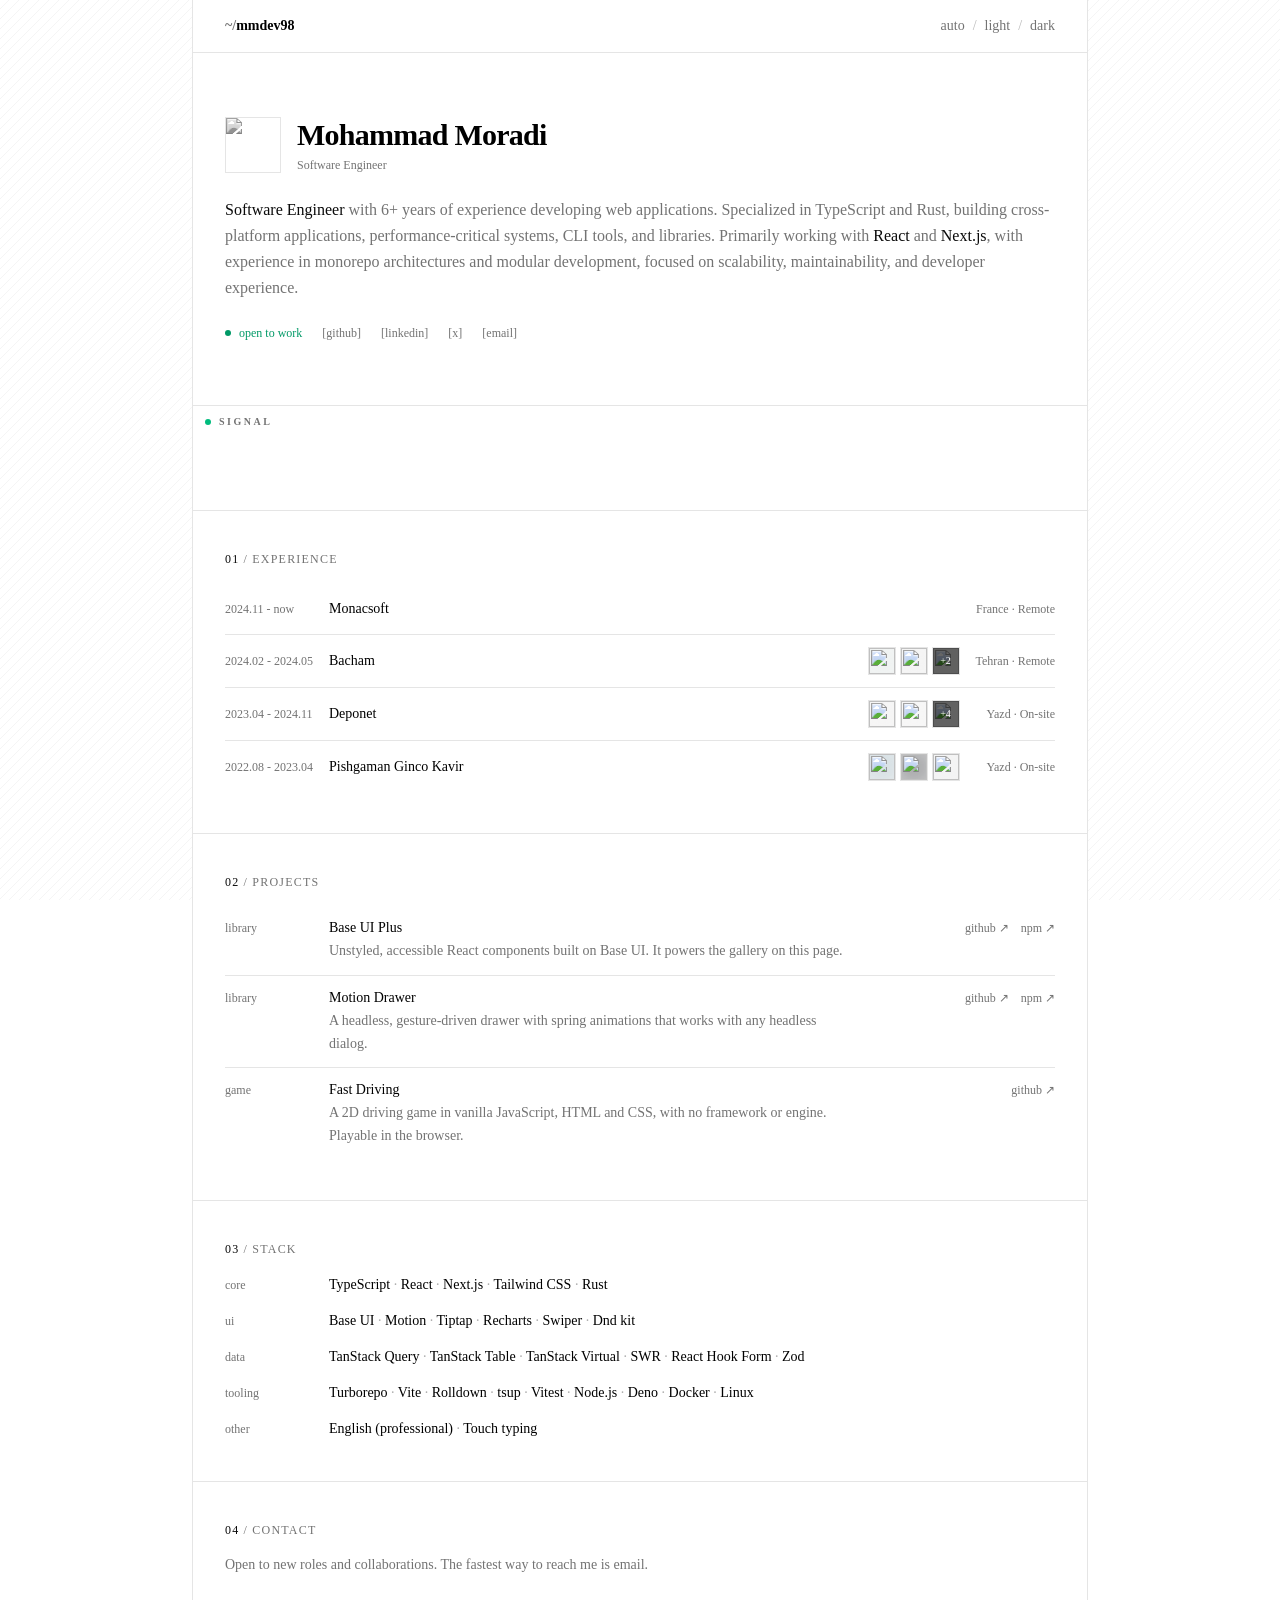
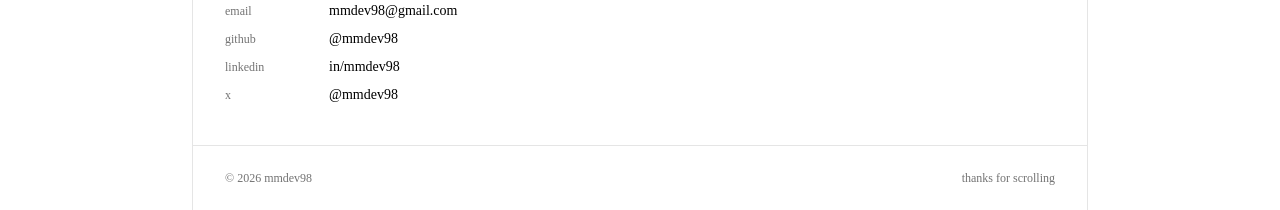
==== index.html @ 37e4694c "Deploy 4e075df217621c30c3f65beb6c02a35a7dd18dc6 mmdev98/mmdev98@4e075df217621c30c3f65beb6c02a35a7dd1" ====
<!DOCTYPE html><html lang="en" dir="ltr" data-scroll-behavior="smooth"><head><meta charSet="utf-8"/><meta name="viewport" content="width=device-width, initial-scale=1, maximum-scale=1"/><link rel="preload" href="/_next/static/media/70bc3e132a0a741e-s.p.3t6q91iet4nsy.woff2" as="font" crossorigin="" type="font/woff2"/><link rel="preload" href="/_next/static/media/83afe278b6a6bb3c-s.p.2bn3s6zvc0dyp.woff2" as="font" crossorigin="" type="font/woff2"/><link rel="preload" href="/_next/static/media/iranyekanwebblackfanum-s.p.34efqxe65znro.woff" as="font" crossorigin="" type="font/woff"/><link rel="preload" href="/_next/static/media/iranyekanwebboldfanum-s.p.2jmz1aonr2gmy.woff" as="font" crossorigin="" type="font/woff"/><link rel="preload" href="/_next/static/media/iranyekanwebextrablackfanum-s.p.3snr5pbdcvkki.woff" as="font" crossorigin="" type="font/woff"/><link rel="preload" href="/_next/static/media/iranyekanwebextraboldfanum-s.p.2f82zl4um8l-7.woff" as="font" crossorigin="" type="font/woff"/><link rel="preload" href="/_next/static/media/iranyekanweblightfanum-s.p.2ef8rv5kcn76q.woff" as="font" crossorigin="" type="font/woff"/><link rel="preload" href="/_next/static/media/iranyekanwebmediumfanum-s.p.3w5ihjn_y988w.woff" as="font" crossorigin="" type="font/woff"/><link rel="preload" href="/_next/static/media/iranyekanwebregularfanum-s.p.0-u-96ql351qt.woff" as="font" crossorigin="" type="font/woff"/><link rel="preload" href="/_next/static/media/iranyekanwebthinfanum-s.p.1mruqm31rt6rv.woff" as="font" crossorigin="" type="font/woff"/><link rel="preload" as="image" href="/_next/static/media/me.1fey25ulodddv.jpg"/><link rel="stylesheet" href="/_next/static/chunks/40g11ccpfp5__.css" data-precedence="next"/><link rel="stylesheet" href="/_next/static/chunks/1m__r54u0rn6-.css" data-precedence="next"/><link rel="preload" as="script" fetchPriority="low" href="/_next/static/chunks/2g49ir6_3u95x.js"/><script src="/_next/static/chunks/0azf0vfqra282.js" async=""></script><script src="/_next/static/chunks/3n1lu8jly7ygh.js" async=""></script><script src="/_next/static/chunks/16vwrhhb1l47h.js" async=""></script><script src="/_next/static/chunks/06e6v-p27b9oc.js" async=""></script><script src="/_next/static/chunks/turbopack-3-igi070bw43a.js" async=""></script><script src="/_next/static/chunks/2xre82nfmn38v.js" async=""></script><script src="/_next/static/chunks/126ew78v0wai2.js" async=""></script><script src="/_next/static/chunks/0h49we9u-bfy3.js" async=""></script><script src="/_next/static/chunks/2hw2w0hquzjcb.js" async=""></script><script src="/_next/static/chunks/43vlts6fa95uy.js" async=""></script><script src="/_next/static/chunks/1k3cc-q7rj4m7.js" async=""></script><script src="/_next/static/chunks/0krmzpmnxkn5z.js" async=""></script><script src="/_next/static/chunks/2uv-vr4cq1inj.js" async=""></script><meta name="next-size-adjust" content=""/><meta name="theme-color" content="white"/><meta name="theme-color" content="hsl(0 0% 12%)"/><title>Mohammad Moradi | Software Engineer</title><meta name="description" content="Mohammad Moradi is a software engineer with over 6 years of experience specializing in TypeScript and Rust, building high-performance web applications."/><link rel="manifest" href="/manifest.webmanifest"/><meta name="robots" content="index, follow"/><meta name="googlebot" content="index, follow, max-video-preview:-1, max-image-preview:large, max-snippet:-1"/><link rel="canonical" href="https://rsdev64.github.io/"/><meta property="og:title" content="Mohammad Moradi | Software Engineer"/><meta property="og:description" content="Mohammad Moradi is a software engineer with over 6 years of experience specializing in TypeScript and Rust, building high-performance web applications."/><meta property="og:url" content="https://rsdev64.github.io/"/><meta property="og:site_name" content="Mohammad Moradi | Software Engineer"/><meta property="og:locale" content="en"/><meta property="og:image" content="https://rsdev64.github.io/images/me.jpg"/><meta property="og:image:width" content="1024"/><meta property="og:image:height" content="1024"/><meta property="og:image:alt" content="Mohammad Moradi | Software Engineer"/><meta property="og:type" content="website"/><meta name="twitter:card" content="summary_large_image"/><meta name="twitter:title" content="Mohammad Moradi | Software Engineer"/><meta name="twitter:description" content="Mohammad Moradi is a software engineer with over 6 years of experience specializing in TypeScript and Rust, building high-performance web applications."/><meta name="twitter:image" content="https://rsdev64.github.io/images/me.jpg"/><link rel="icon" href="/favicon.ico?favicon.2ojoghhsay4k0.ico" sizes="48x48" type="image/x-icon"/><link rel="icon" href="/icon1.png?icon1.2a_h8i9j4f7ds.png" sizes="16x16" type="image/png"/><link rel="icon" href="/icon2.png?icon2.124i15350n94v.png" sizes="32x32" type="image/png"/><link rel="apple-touch-icon" href="/apple-icon.png?apple-icon.33rp9ye8hk8vn.png" sizes="180x180" type="image/png"/><script src="/_next/static/chunks/0cz1d0mv5g_q7.js" noModule=""></script></head><body class="font-sans antialiased select-none jetbrains_mono_6104e6b7-module__s6uLTa__variable inter_fd091ad6-module__giF-bG__variable"><div hidden=""><!--$--><!--/$--></div><script>((a,b,c,d,e,f,g,h)=>{let i=document.documentElement,j=["light","dark"];function k(b){var c;(Array.isArray(a)?a:[a]).forEach(a=>{let c="class"===a,d=c&&f?e.map(a=>f[a]||a):e;c?(i.classList.remove(...d),i.classList.add(f&&f[b]?f[b]:b)):i.setAttribute(a,b)}),c=b,h&&j.includes(c)&&(i.style.colorScheme=c)}if(d)k(d);else try{let a=localStorage.getItem(b)||c,d=g&&"system"===a?window.matchMedia("(prefers-color-scheme: dark)").matches?"dark":"light":a;k(d)}catch(a){}})("class","theme","system",null,["light","dark"],null,true,true)</script><style>
:root {
  --bprogress-color: var(--color-primary);
  --bprogress-height: 3px;
  --bprogress-spinner-size: 18px;
  --bprogress-spinner-animation-duration: 400ms;
  --bprogress-spinner-border-size: 2px;
  --bprogress-box-shadow: 0 0 10px var(--color-primary), 0 0 5px var(--color-primary);
  --bprogress-z-index: 99999;
  --bprogress-spinner-top: 15px;
  --bprogress-spinner-bottom: auto;
  --bprogress-spinner-right: 15px;
  --bprogress-spinner-left: auto;
}

.bprogress {
  width: 0;
  height: 0;
  pointer-events: none;
  z-index: var(--bprogress-z-index);
}

.bprogress .bar {
  background: var(--bprogress-color);
  position: fixed;
  z-index: var(--bprogress-z-index);
  top: 0;
  left: 0;
  width: 100%;
  height: var(--bprogress-height);
}

/* Fancy blur effect */
.bprogress .peg {
  display: block;
  position: absolute;
  right: 0;
  width: 100px;
  height: 100%;
  box-shadow: var(--bprogress-box-shadow);
  opacity: 1.0;
  transform: rotate(3deg) translate(0px, -4px);
}

/* Remove these to get rid of the spinner */
.bprogress .spinner {
  display: block;
  position: fixed;
  z-index: var(--bprogress-z-index);
  top: var(--bprogress-spinner-top);
  bottom: var(--bprogress-spinner-bottom);
  right: var(--bprogress-spinner-right);
  left: var(--bprogress-spinner-left);
}

.bprogress .spinner-icon {
  width: var(--bprogress-spinner-size);
  height: var(--bprogress-spinner-size);
  box-sizing: border-box;
  border: solid var(--bprogress-spinner-border-size) transparent;
  border-top-color: var(--bprogress-color);
  border-left-color: var(--bprogress-color);
  border-radius: 50%;
  -webkit-animation: bprogress-spinner var(--bprogress-spinner-animation-duration) linear infinite;
  animation: bprogress-spinner var(--bprogress-spinner-animation-duration) linear infinite;
}

.bprogress-custom-parent {
  overflow: hidden;
  position: relative;
}

.bprogress-custom-parent .bprogress .spinner,
.bprogress-custom-parent .bprogress .bar {
  position: absolute;
}

.bprogress .indeterminate {
  position: fixed;
  top: 0;
  left: 0;
  width: 100%;
  height: var(--bprogress-height);
  overflow: hidden;
}

.bprogress .indeterminate .inc,
.bprogress .indeterminate .dec {
  position: absolute;
  top: 0;
  height: 100%;
  background-color: var(--bprogress-color);
}

.bprogress .indeterminate .inc {
  animation: bprogress-indeterminate-increase 2s infinite;
}

.bprogress .indeterminate .dec {
  animation: bprogress-indeterminate-decrease 2s 0.5s infinite;
}

@-webkit-keyframes bprogress-spinner {
  0%   { -webkit-transform: rotate(0deg); transform: rotate(0deg); }
  100% { -webkit-transform: rotate(360deg); transform: rotate(360deg); }
}

@keyframes bprogress-spinner {
  0%   { transform: rotate(0deg); }
  100% { transform: rotate(360deg); }
}

@keyframes bprogress-indeterminate-increase {
  from { left: -5%; width: 5%; }
  to { left: 130%; width: 100%; }
}

@keyframes bprogress-indeterminate-decrease {
  from { left: -80%; width: 80%; }
  to { left: 110%; width: 10%; }
}
</style><!--$!--><template data-dgst="BAILOUT_TO_CLIENT_SIDE_RENDERING"></template><!--/$--><div><header class="sticky top-0 z-2"><div class="bg-background mx-auto flex w-full max-w-4xl items-center justify-between gap-4 border-x border-b px-6 py-4 font-mono text-sm lg:px-8"><a dir="ltr" class="font-semibold underline-offset-4 hover:underline" href="/"><span class="text-muted-foreground">~/</span>mmdev98</a><div dir="ltr" class="font-mono"><button type="button" aria-label="Theme: auto. Switch to auto" class="text-foreground underline-offset-4 outline-none hover:underline focus-visible:underline sm:hidden">auto</button><div role="radiogroup" aria-label="Theme" class="flex items-center gap-2 max-sm:hidden"><button type="button" role="radio" aria-checked="false" class="underline-offset-4 transition-colors outline-none hover:underline focus-visible:underline text-muted-foreground hover:text-foreground">auto</button><span aria-hidden="true" class="text-muted-foreground/50">/</span><button type="button" role="radio" aria-checked="false" class="underline-offset-4 transition-colors outline-none hover:underline focus-visible:underline text-muted-foreground hover:text-foreground">light</button><span aria-hidden="true" class="text-muted-foreground/50">/</span><button type="button" role="radio" aria-checked="false" class="underline-offset-4 transition-colors outline-none hover:underline focus-visible:underline text-muted-foreground hover:text-foreground">dark</button></div></div></div></header><div class="bg-background relative z-1 mx-auto flex min-h-svh w-full max-w-4xl flex-col border-x"><main class="flex-1"><div class="bg-background"><div class="divide-y sm:grid sm:grid-cols-[auto_1fr_auto_auto] sm:gap-x-4"><section class="px-6 py-12 md:py-16 lg:px-8 sm:col-span-full"><div class="flex items-center gap-4"><button type="button" aria-label="Open photo of Mohammad Moradi" class="focus-visible:outline-foreground shrink-0 cursor-zoom-in focus-visible:outline-2 focus-visible:outline-offset-2 data-flying:invisible data-pending:cursor-wait data-popup-open:invisible"><img alt="Mohammad Moradi" width="56" height="56" decoding="async" data-nimg="1" class="size-14 border object-cover grayscale transition-[filter] duration-300 hover:grayscale-0" style="color:transparent" src="/_next/static/media/me.1fey25ulodddv.jpg"/></button><div><h1 class="text-2xl font-semibold tracking-tight md:text-3xl">Mohammad Moradi</h1><p class="text-muted-foreground mt-1 font-mono text-xs">Software Engineer</p></div></div><p class="text-muted-foreground mt-6 leading-relaxed"><span class="text-foreground font-medium">Software Engineer</span> with 6+ years of experience developing web applications. Specialized in TypeScript and Rust, building cross-platform applications, performance-critical systems, CLI tools, and libraries. Primarily working with <span class="text-foreground font-medium">React</span> and <span class="text-foreground font-medium">Next.js</span>, with experience in monorepo architectures and modular development, focused on scalability, maintainability, and developer experience.</p><ul dir="ltr" class="mt-6 flex flex-wrap gap-x-3 gap-y-2 font-mono text-xs sm:gap-x-5"><li class="flex basis-full items-center gap-2 text-emerald-600 sm:basis-auto dark:text-emerald-400"><span class="size-1.5 rounded-full bg-current"></span>open to work</li><li><a target="_blank" rel="noopener noreferrer" class="hover:text-foreground text-muted-foreground underline-offset-4 hover:underline" href="https://github.com/mmdev98">[<!-- -->github<!-- -->]</a></li><li><a target="_blank" rel="noopener noreferrer" class="hover:text-foreground text-muted-foreground underline-offset-4 hover:underline" href="https://www.linkedin.com/in/mmdev98">[<!-- -->linkedin<!-- -->]</a></li><li><a target="_blank" rel="noopener noreferrer" class="hover:text-foreground text-muted-foreground underline-offset-4 hover:underline" href="https://x.com/mmdev98">[<!-- -->x<!-- -->]</a></li><li><a rel="noopener noreferrer" class="hover:text-foreground text-muted-foreground underline-offset-4 hover:underline" href="mailto:mmdev98@gmail.com">[<!-- -->email<!-- -->]</a></li></ul></section><section class="relative sm:col-span-full"><div dir="ltr" class="bg-background text-foreground relative h-24 w-full overflow-hidden md:h-26 [--dm-green:#047857] [--dm-indigo:#4338ca] [--dm-orange:#c2410c] [--dm-teal:#0f766e] dark:[--dm-green:#34d399] dark:[--dm-indigo:#5364d5] dark:[--dm-orange:#f97316] dark:[--dm-teal:#45d8cc]"><div class="size-full overflow-hidden absolute inset-0"><canvas class="pointer-events-none absolute inset-0 size-full"></canvas><div aria-hidden="true" class="pointer-events-none absolute size-0 overflow-hidden opacity-0"></div></div><div class="text-2xs text-muted-foreground pointer-events-none absolute top-2 left-3 flex items-center gap-2 font-mono font-semibold tracking-[0.25em] uppercase"><span class="size-1.5 animate-pulse rounded-full bg-emerald-500"></span>Signal</div></div></section><section id="experience" class="grid scroll-mt-16 grid-cols-1 gap-4 px-6 py-10 sm:col-span-full sm:grid-cols-subgrid lg:px-8"><h2 class="text-muted-foreground font-mono text-xs tracking-widest uppercase sm:col-span-full"><span class="text-foreground">01</span> / <!-- -->Experience</h2><div class="min-w-0 sm:col-span-full sm:grid sm:grid-cols-subgrid"><ul class="divide-y sm:col-span-full sm:grid sm:grid-cols-subgrid"><li class="grid min-h-13 grid-cols-[1fr_auto] items-center gap-x-4 gap-y-1 py-3 text-sm sm:col-span-full sm:grid-cols-subgrid"><span class="text-muted-foreground col-start-1 row-start-1 font-mono text-xs">2024.11<!-- --> -<!-- --> <!-- -->now</span><span class="col-start-1 row-start-2 font-medium sm:col-start-2 sm:row-start-1">Monacsoft</span><span class="text-muted-foreground col-start-2 row-start-1 text-end font-mono text-xs sm:col-start-4">France · Remote</span></li><li class="grid min-h-13 grid-cols-[1fr_auto] items-center gap-x-4 gap-y-1 py-3 text-sm sm:col-span-full sm:grid-cols-subgrid"><span class="text-muted-foreground col-start-1 row-start-1 font-mono text-xs">2024.02<!-- --> -<!-- --> <!-- -->2024.05</span><span class="col-start-1 row-start-2 font-medium sm:col-start-2 sm:row-start-1">Bacham</span><div class="flex gap-1 col-start-2 row-start-2 justify-self-end sm:col-start-3 sm:row-start-1 sm:justify-self-start"><button type="button" aria-label="Open Bacham screenshot 1" class="bg-muted relative size-7 shrink-0 cursor-zoom-in overflow-hidden border transition-colors hover:border-foreground/50 data-flying:invisible data-pending:cursor-wait data-popup-open:invisible focus-visible:outline-foreground focus-visible:outline-2 focus-visible:outline-offset-1"><img alt="" loading="lazy" decoding="async" data-nimg="fill" class="object-cover object-center" style="position:absolute;height:100%;width:100%;left:0;top:0;right:0;bottom:0;color:transparent;background-size:cover;background-position:50% 50%;background-repeat:no-repeat;background-image:url(&quot;data:image/svg+xml;charset=utf-8,%3Csvg xmlns=&#x27;http://www.w3.org/2000/svg&#x27; %3E%3Cfilter id=&#x27;b&#x27; color-interpolation-filters=&#x27;sRGB&#x27;%3E%3CfeGaussianBlur stdDeviation=&#x27;20&#x27;/%3E%3CfeColorMatrix values=&#x27;1 0 0 0 0 0 1 0 0 0 0 0 1 0 0 0 0 0 100 -1&#x27; result=&#x27;s&#x27;/%3E%3CfeFlood x=&#x27;0&#x27; y=&#x27;0&#x27; width=&#x27;100%25&#x27; height=&#x27;100%25&#x27;/%3E%3CfeComposite operator=&#x27;out&#x27; in=&#x27;s&#x27;/%3E%3CfeComposite in2=&#x27;SourceGraphic&#x27;/%3E%3CfeGaussianBlur stdDeviation=&#x27;20&#x27;/%3E%3C/filter%3E%3Cimage width=&#x27;100%25&#x27; height=&#x27;100%25&#x27; x=&#x27;0&#x27; y=&#x27;0&#x27; preserveAspectRatio=&#x27;none&#x27; style=&#x27;filter: url(%23b);&#x27; href=&#x27;[data-uri]&#x27;/%3E%3C/svg%3E&quot;)" src="/images/gallery/bacham/01.png"/></button><button type="button" aria-label="Open Bacham screenshot 2" class="bg-muted relative size-7 shrink-0 cursor-zoom-in overflow-hidden border transition-colors hover:border-foreground/50 data-flying:invisible data-pending:cursor-wait data-popup-open:invisible focus-visible:outline-foreground focus-visible:outline-2 focus-visible:outline-offset-1"><img alt="" loading="lazy" decoding="async" data-nimg="fill" class="object-cover object-center" style="position:absolute;height:100%;width:100%;left:0;top:0;right:0;bottom:0;color:transparent;background-size:cover;background-position:50% 50%;background-repeat:no-repeat;background-image:url(&quot;data:image/svg+xml;charset=utf-8,%3Csvg xmlns=&#x27;http://www.w3.org/2000/svg&#x27; %3E%3Cfilter id=&#x27;b&#x27; color-interpolation-filters=&#x27;sRGB&#x27;%3E%3CfeGaussianBlur stdDeviation=&#x27;20&#x27;/%3E%3CfeColorMatrix values=&#x27;1 0 0 0 0 0 1 0 0 0 0 0 1 0 0 0 0 0 100 -1&#x27; result=&#x27;s&#x27;/%3E%3CfeFlood x=&#x27;0&#x27; y=&#x27;0&#x27; width=&#x27;100%25&#x27; height=&#x27;100%25&#x27;/%3E%3CfeComposite operator=&#x27;out&#x27; in=&#x27;s&#x27;/%3E%3CfeComposite in2=&#x27;SourceGraphic&#x27;/%3E%3CfeGaussianBlur stdDeviation=&#x27;20&#x27;/%3E%3C/filter%3E%3Cimage width=&#x27;100%25&#x27; height=&#x27;100%25&#x27; x=&#x27;0&#x27; y=&#x27;0&#x27; preserveAspectRatio=&#x27;none&#x27; style=&#x27;filter: url(%23b);&#x27; href=&#x27;[data-uri]&#x27;/%3E%3C/svg%3E&quot;)" src="/images/gallery/bacham/02.png"/></button><button type="button" aria-label="Open Bacham screenshot 3 and 1 more" class="bg-muted relative size-7 shrink-0 cursor-zoom-in overflow-hidden border transition-colors hover:border-foreground/50 data-flying:invisible data-pending:cursor-wait data-popup-open:invisible focus-visible:outline-foreground focus-visible:outline-2 focus-visible:outline-offset-1"><img alt="" loading="lazy" decoding="async" data-nimg="fill" class="object-cover object-center" style="position:absolute;height:100%;width:100%;left:0;top:0;right:0;bottom:0;color:transparent;background-size:cover;background-position:50% 50%;background-repeat:no-repeat;background-image:url(&quot;data:image/svg+xml;charset=utf-8,%3Csvg xmlns=&#x27;http://www.w3.org/2000/svg&#x27; %3E%3Cfilter id=&#x27;b&#x27; color-interpolation-filters=&#x27;sRGB&#x27;%3E%3CfeGaussianBlur stdDeviation=&#x27;20&#x27;/%3E%3CfeColorMatrix values=&#x27;1 0 0 0 0 0 1 0 0 0 0 0 1 0 0 0 0 0 100 -1&#x27; result=&#x27;s&#x27;/%3E%3CfeFlood x=&#x27;0&#x27; y=&#x27;0&#x27; width=&#x27;100%25&#x27; height=&#x27;100%25&#x27;/%3E%3CfeComposite operator=&#x27;out&#x27; in=&#x27;s&#x27;/%3E%3CfeComposite in2=&#x27;SourceGraphic&#x27;/%3E%3CfeGaussianBlur stdDeviation=&#x27;20&#x27;/%3E%3C/filter%3E%3Cimage width=&#x27;100%25&#x27; height=&#x27;100%25&#x27; x=&#x27;0&#x27; y=&#x27;0&#x27; preserveAspectRatio=&#x27;none&#x27; style=&#x27;filter: url(%23b);&#x27; href=&#x27;[data-uri]&#x27;/%3E%3C/svg%3E&quot;)" src="/images/gallery/bacham/03.png"/><span class="absolute inset-0 flex items-center justify-center bg-black/60 font-mono text-[0.625rem] text-white">+<!-- -->2</span></button></div><span class="text-muted-foreground col-start-2 row-start-1 text-end font-mono text-xs sm:col-start-4">Tehran · Remote</span></li><li class="grid min-h-13 grid-cols-[1fr_auto] items-center gap-x-4 gap-y-1 py-3 text-sm sm:col-span-full sm:grid-cols-subgrid"><span class="text-muted-foreground col-start-1 row-start-1 font-mono text-xs">2023.04<!-- --> -<!-- --> <!-- -->2024.11</span><span class="col-start-1 row-start-2 font-medium sm:col-start-2 sm:row-start-1">Deponet</span><div class="flex gap-1 col-start-2 row-start-2 justify-self-end sm:col-start-3 sm:row-start-1 sm:justify-self-start"><button type="button" aria-label="Open Deponet screenshot 1" class="bg-muted relative size-7 shrink-0 cursor-zoom-in overflow-hidden border transition-colors hover:border-foreground/50 data-flying:invisible data-pending:cursor-wait data-popup-open:invisible focus-visible:outline-foreground focus-visible:outline-2 focus-visible:outline-offset-1"><img alt="" loading="lazy" decoding="async" data-nimg="fill" class="object-cover object-center" style="position:absolute;height:100%;width:100%;left:0;top:0;right:0;bottom:0;color:transparent;background-size:cover;background-position:50% 50%;background-repeat:no-repeat;background-image:url(&quot;data:image/svg+xml;charset=utf-8,%3Csvg xmlns=&#x27;http://www.w3.org/2000/svg&#x27; %3E%3Cfilter id=&#x27;b&#x27; color-interpolation-filters=&#x27;sRGB&#x27;%3E%3CfeGaussianBlur stdDeviation=&#x27;20&#x27;/%3E%3CfeColorMatrix values=&#x27;1 0 0 0 0 0 1 0 0 0 0 0 1 0 0 0 0 0 100 -1&#x27; result=&#x27;s&#x27;/%3E%3CfeFlood x=&#x27;0&#x27; y=&#x27;0&#x27; width=&#x27;100%25&#x27; height=&#x27;100%25&#x27;/%3E%3CfeComposite operator=&#x27;out&#x27; in=&#x27;s&#x27;/%3E%3CfeComposite in2=&#x27;SourceGraphic&#x27;/%3E%3CfeGaussianBlur stdDeviation=&#x27;20&#x27;/%3E%3C/filter%3E%3Cimage width=&#x27;100%25&#x27; height=&#x27;100%25&#x27; x=&#x27;0&#x27; y=&#x27;0&#x27; preserveAspectRatio=&#x27;none&#x27; style=&#x27;filter: url(%23b);&#x27; href=&#x27;[data-uri]&#x27;/%3E%3C/svg%3E&quot;)" src="/images/gallery/deponet/01.png"/></button><button type="button" aria-label="Open Deponet screenshot 2" class="bg-muted relative size-7 shrink-0 cursor-zoom-in overflow-hidden border transition-colors hover:border-foreground/50 data-flying:invisible data-pending:cursor-wait data-popup-open:invisible focus-visible:outline-foreground focus-visible:outline-2 focus-visible:outline-offset-1"><img alt="" loading="lazy" decoding="async" data-nimg="fill" class="object-cover object-center" style="position:absolute;height:100%;width:100%;left:0;top:0;right:0;bottom:0;color:transparent;background-size:cover;background-position:50% 50%;background-repeat:no-repeat;background-image:url(&quot;data:image/svg+xml;charset=utf-8,%3Csvg xmlns=&#x27;http://www.w3.org/2000/svg&#x27; %3E%3Cfilter id=&#x27;b&#x27; color-interpolation-filters=&#x27;sRGB&#x27;%3E%3CfeGaussianBlur stdDeviation=&#x27;20&#x27;/%3E%3CfeColorMatrix values=&#x27;1 0 0 0 0 0 1 0 0 0 0 0 1 0 0 0 0 0 100 -1&#x27; result=&#x27;s&#x27;/%3E%3CfeFlood x=&#x27;0&#x27; y=&#x27;0&#x27; width=&#x27;100%25&#x27; height=&#x27;100%25&#x27;/%3E%3CfeComposite operator=&#x27;out&#x27; in=&#x27;s&#x27;/%3E%3CfeComposite in2=&#x27;SourceGraphic&#x27;/%3E%3CfeGaussianBlur stdDeviation=&#x27;20&#x27;/%3E%3C/filter%3E%3Cimage width=&#x27;100%25&#x27; height=&#x27;100%25&#x27; x=&#x27;0&#x27; y=&#x27;0&#x27; preserveAspectRatio=&#x27;none&#x27; style=&#x27;filter: url(%23b);&#x27; href=&#x27;[data-uri]&#x27;/%3E%3C/svg%3E&quot;)" src="/images/gallery/deponet/02.png"/></button><button type="button" aria-label="Open Deponet screenshot 3 and 3 more" class="bg-muted relative size-7 shrink-0 cursor-zoom-in overflow-hidden border transition-colors hover:border-foreground/50 data-flying:invisible data-pending:cursor-wait data-popup-open:invisible focus-visible:outline-foreground focus-visible:outline-2 focus-visible:outline-offset-1"><img alt="" loading="lazy" decoding="async" data-nimg="fill" class="object-cover object-center" style="position:absolute;height:100%;width:100%;left:0;top:0;right:0;bottom:0;color:transparent;background-size:cover;background-position:50% 50%;background-repeat:no-repeat;background-image:url(&quot;data:image/svg+xml;charset=utf-8,%3Csvg xmlns=&#x27;http://www.w3.org/2000/svg&#x27; %3E%3Cfilter id=&#x27;b&#x27; color-interpolation-filters=&#x27;sRGB&#x27;%3E%3CfeGaussianBlur stdDeviation=&#x27;20&#x27;/%3E%3CfeColorMatrix values=&#x27;1 0 0 0 0 0 1 0 0 0 0 0 1 0 0 0 0 0 100 -1&#x27; result=&#x27;s&#x27;/%3E%3CfeFlood x=&#x27;0&#x27; y=&#x27;0&#x27; width=&#x27;100%25&#x27; height=&#x27;100%25&#x27;/%3E%3CfeComposite operator=&#x27;out&#x27; in=&#x27;s&#x27;/%3E%3CfeComposite in2=&#x27;SourceGraphic&#x27;/%3E%3CfeGaussianBlur stdDeviation=&#x27;20&#x27;/%3E%3C/filter%3E%3Cimage width=&#x27;100%25&#x27; height=&#x27;100%25&#x27; x=&#x27;0&#x27; y=&#x27;0&#x27; preserveAspectRatio=&#x27;none&#x27; style=&#x27;filter: url(%23b);&#x27; href=&#x27;[data-uri]&#x27;/%3E%3C/svg%3E&quot;)" src="/images/gallery/deponet/03.png"/><span class="absolute inset-0 flex items-center justify-center bg-black/60 font-mono text-[0.625rem] text-white">+<!-- -->4</span></button></div><span class="text-muted-foreground col-start-2 row-start-1 text-end font-mono text-xs sm:col-start-4">Yazd · On-site</span></li><li class="grid min-h-13 grid-cols-[1fr_auto] items-center gap-x-4 gap-y-1 py-3 text-sm sm:col-span-full sm:grid-cols-subgrid"><span class="text-muted-foreground col-start-1 row-start-1 font-mono text-xs">2022.08<!-- --> -<!-- --> <!-- -->2023.04</span><span class="col-start-1 row-start-2 font-medium sm:col-start-2 sm:row-start-1">Pishgaman Ginco Kavir</span><div class="flex gap-1 col-start-2 row-start-2 justify-self-end sm:col-start-3 sm:row-start-1 sm:justify-self-start"><button type="button" aria-label="Open Gincoplus screenshot 1" class="bg-muted relative size-7 shrink-0 cursor-zoom-in overflow-hidden border transition-colors hover:border-foreground/50 data-flying:invisible data-pending:cursor-wait data-popup-open:invisible focus-visible:outline-foreground focus-visible:outline-2 focus-visible:outline-offset-1"><img alt="" loading="lazy" decoding="async" data-nimg="fill" class="object-cover object-center" style="position:absolute;height:100%;width:100%;left:0;top:0;right:0;bottom:0;color:transparent;background-size:cover;background-position:50% 50%;background-repeat:no-repeat;background-image:url(&quot;data:image/svg+xml;charset=utf-8,%3Csvg xmlns=&#x27;http://www.w3.org/2000/svg&#x27; %3E%3Cfilter id=&#x27;b&#x27; color-interpolation-filters=&#x27;sRGB&#x27;%3E%3CfeGaussianBlur stdDeviation=&#x27;20&#x27;/%3E%3CfeColorMatrix values=&#x27;1 0 0 0 0 0 1 0 0 0 0 0 1 0 0 0 0 0 100 -1&#x27; result=&#x27;s&#x27;/%3E%3CfeFlood x=&#x27;0&#x27; y=&#x27;0&#x27; width=&#x27;100%25&#x27; height=&#x27;100%25&#x27;/%3E%3CfeComposite operator=&#x27;out&#x27; in=&#x27;s&#x27;/%3E%3CfeComposite in2=&#x27;SourceGraphic&#x27;/%3E%3CfeGaussianBlur stdDeviation=&#x27;20&#x27;/%3E%3C/filter%3E%3Cimage width=&#x27;100%25&#x27; height=&#x27;100%25&#x27; x=&#x27;0&#x27; y=&#x27;0&#x27; preserveAspectRatio=&#x27;none&#x27; style=&#x27;filter: url(%23b);&#x27; href=&#x27;[data-uri]&#x27;/%3E%3C/svg%3E&quot;)" src="/images/gallery/gincoplus/01.jpg"/></button><button type="button" aria-label="Open Gincoplus screenshot 2" class="bg-muted relative size-7 shrink-0 cursor-zoom-in overflow-hidden border transition-colors hover:border-foreground/50 data-flying:invisible data-pending:cursor-wait data-popup-open:invisible focus-visible:outline-foreground focus-visible:outline-2 focus-visible:outline-offset-1"><img alt="" loading="lazy" decoding="async" data-nimg="fill" class="object-cover object-center" style="position:absolute;height:100%;width:100%;left:0;top:0;right:0;bottom:0;color:transparent;background-size:cover;background-position:50% 50%;background-repeat:no-repeat;background-image:url(&quot;data:image/svg+xml;charset=utf-8,%3Csvg xmlns=&#x27;http://www.w3.org/2000/svg&#x27; %3E%3Cfilter id=&#x27;b&#x27; color-interpolation-filters=&#x27;sRGB&#x27;%3E%3CfeGaussianBlur stdDeviation=&#x27;20&#x27;/%3E%3CfeColorMatrix values=&#x27;1 0 0 0 0 0 1 0 0 0 0 0 1 0 0 0 0 0 100 -1&#x27; result=&#x27;s&#x27;/%3E%3CfeFlood x=&#x27;0&#x27; y=&#x27;0&#x27; width=&#x27;100%25&#x27; height=&#x27;100%25&#x27;/%3E%3CfeComposite operator=&#x27;out&#x27; in=&#x27;s&#x27;/%3E%3CfeComposite in2=&#x27;SourceGraphic&#x27;/%3E%3CfeGaussianBlur stdDeviation=&#x27;20&#x27;/%3E%3C/filter%3E%3Cimage width=&#x27;100%25&#x27; height=&#x27;100%25&#x27; x=&#x27;0&#x27; y=&#x27;0&#x27; preserveAspectRatio=&#x27;none&#x27; style=&#x27;filter: url(%23b);&#x27; href=&#x27;[data-uri]&#x27;/%3E%3C/svg%3E&quot;)" src="/images/gallery/gincoplus/02.jpg"/></button><button type="button" aria-label="Open Admin Gincoplus screenshot 1" class="bg-muted relative size-7 shrink-0 cursor-zoom-in overflow-hidden border transition-colors hover:border-foreground/50 data-flying:invisible data-pending:cursor-wait data-popup-open:invisible focus-visible:outline-foreground focus-visible:outline-2 focus-visible:outline-offset-1"><img alt="" loading="lazy" decoding="async" data-nimg="fill" class="object-cover object-center" style="position:absolute;height:100%;width:100%;left:0;top:0;right:0;bottom:0;color:transparent;background-size:cover;background-position:50% 50%;background-repeat:no-repeat;background-image:url(&quot;data:image/svg+xml;charset=utf-8,%3Csvg xmlns=&#x27;http://www.w3.org/2000/svg&#x27; %3E%3Cfilter id=&#x27;b&#x27; color-interpolation-filters=&#x27;sRGB&#x27;%3E%3CfeGaussianBlur stdDeviation=&#x27;20&#x27;/%3E%3CfeColorMatrix values=&#x27;1 0 0 0 0 0 1 0 0 0 0 0 1 0 0 0 0 0 100 -1&#x27; result=&#x27;s&#x27;/%3E%3CfeFlood x=&#x27;0&#x27; y=&#x27;0&#x27; width=&#x27;100%25&#x27; height=&#x27;100%25&#x27;/%3E%3CfeComposite operator=&#x27;out&#x27; in=&#x27;s&#x27;/%3E%3CfeComposite in2=&#x27;SourceGraphic&#x27;/%3E%3CfeGaussianBlur stdDeviation=&#x27;20&#x27;/%3E%3C/filter%3E%3Cimage width=&#x27;100%25&#x27; height=&#x27;100%25&#x27; x=&#x27;0&#x27; y=&#x27;0&#x27; preserveAspectRatio=&#x27;none&#x27; style=&#x27;filter: url(%23b);&#x27; href=&#x27;[data-uri]&#x27;/%3E%3C/svg%3E&quot;)" src="/images/gallery/admin-gincoplus/01.png"/></button></div><span class="text-muted-foreground col-start-2 row-start-1 text-end font-mono text-xs sm:col-start-4">Yazd · On-site</span></li></ul></div></section><section id="projects" class="grid scroll-mt-16 grid-cols-1 gap-4 px-6 py-10 sm:col-span-full sm:grid-cols-subgrid lg:px-8"><h2 class="text-muted-foreground font-mono text-xs tracking-widest uppercase sm:col-span-full"><span class="text-foreground">02</span> / <!-- -->Projects</h2><div class="min-w-0 sm:col-span-full sm:grid sm:grid-cols-subgrid"><ul class="grid grid-cols-[1fr_auto] gap-x-4 divide-y sm:col-span-full sm:grid-cols-subgrid"><li class="col-span-full grid grid-cols-subgrid items-baseline gap-y-1 py-3 text-sm"><span class="text-muted-foreground col-start-1 row-start-1 font-mono text-xs">library</span><div class="col-span-2 col-start-1 row-start-2 sm:col-span-1 sm:col-start-2 sm:row-start-1"><h3 class="font-medium">Base UI Plus</h3><p class="text-muted-foreground mt-0.5 leading-relaxed">Unstyled, accessible React components built on Base UI. It powers the gallery on this page.</p></div><span dir="ltr" class="col-start-2 row-start-1 flex justify-end gap-3 font-mono text-xs sm:col-span-2 sm:col-start-3"><a target="_blank" rel="noopener noreferrer" class="text-muted-foreground hover:text-foreground underline-offset-4 hover:underline" href="https://github.com/mmdev98/base-ui-plus">github<!-- --> ↗</a><a target="_blank" rel="noopener noreferrer" class="text-muted-foreground hover:text-foreground underline-offset-4 hover:underline" href="https://www.npmjs.com/package/@mmdev98/base-ui-plus">npm<!-- --> ↗</a></span></li><li class="col-span-full grid grid-cols-subgrid items-baseline gap-y-1 py-3 text-sm"><span class="text-muted-foreground col-start-1 row-start-1 font-mono text-xs">library</span><div class="col-span-2 col-start-1 row-start-2 sm:col-span-1 sm:col-start-2 sm:row-start-1"><h3 class="font-medium">Motion Drawer</h3><p class="text-muted-foreground mt-0.5 leading-relaxed">A headless, gesture-driven drawer with spring animations that works with any headless dialog.</p></div><span dir="ltr" class="col-start-2 row-start-1 flex justify-end gap-3 font-mono text-xs sm:col-span-2 sm:col-start-3"><a target="_blank" rel="noopener noreferrer" class="text-muted-foreground hover:text-foreground underline-offset-4 hover:underline" href="https://github.com/mmdev98/motion-drawer">github<!-- --> ↗</a><a target="_blank" rel="noopener noreferrer" class="text-muted-foreground hover:text-foreground underline-offset-4 hover:underline" href="https://www.npmjs.com/package/motion-drawer">npm<!-- --> ↗</a></span></li><li class="col-span-full grid grid-cols-subgrid items-baseline gap-y-1 py-3 text-sm"><span class="text-muted-foreground col-start-1 row-start-1 font-mono text-xs">game</span><div class="col-span-2 col-start-1 row-start-2 sm:col-span-1 sm:col-start-2 sm:row-start-1"><h3 class="font-medium">Fast Driving</h3><p class="text-muted-foreground mt-0.5 leading-relaxed">A 2D driving game in vanilla JavaScript, HTML and CSS, with no framework or engine. Playable in the browser.</p></div><span dir="ltr" class="col-start-2 row-start-1 flex justify-end gap-3 font-mono text-xs sm:col-span-2 sm:col-start-3"><a target="_blank" rel="noopener noreferrer" class="text-muted-foreground hover:text-foreground underline-offset-4 hover:underline" href="https://github.com/mmdev98/fast-driving">github<!-- --> ↗</a></span></li></ul></div></section><section class="grid scroll-mt-16 grid-cols-1 gap-4 px-6 py-10 sm:col-span-full sm:grid-cols-subgrid lg:px-8"><h2 class="text-muted-foreground font-mono text-xs tracking-widest uppercase sm:col-span-full"><span class="text-foreground">03</span> / <!-- -->Stack</h2><div class="min-w-0 sm:col-span-full sm:grid sm:grid-cols-subgrid"><dl class="grid items-baseline gap-x-4 gap-y-4 text-sm sm:col-span-full sm:grid-cols-subgrid sm:gap-y-3"><div class="grid gap-y-1 sm:contents"><dt class="text-muted-foreground font-mono text-xs">core</dt><dd class="leading-6 sm:col-span-3"><span class="whitespace-nowrap">TypeScript<span class="text-muted-foreground/60"> ·</span></span> <span class="whitespace-nowrap">React<span class="text-muted-foreground/60"> ·</span></span> <span class="whitespace-nowrap">Next.js<span class="text-muted-foreground/60"> ·</span></span> <span class="whitespace-nowrap">Tailwind CSS<span class="text-muted-foreground/60"> ·</span></span> <span class="whitespace-nowrap">Rust</span> </dd></div><div class="grid gap-y-1 sm:contents"><dt class="text-muted-foreground font-mono text-xs">ui</dt><dd class="leading-6 sm:col-span-3"><span class="whitespace-nowrap">Base UI<span class="text-muted-foreground/60"> ·</span></span> <span class="whitespace-nowrap">Motion<span class="text-muted-foreground/60"> ·</span></span> <span class="whitespace-nowrap">Tiptap<span class="text-muted-foreground/60"> ·</span></span> <span class="whitespace-nowrap">Recharts<span class="text-muted-foreground/60"> ·</span></span> <span class="whitespace-nowrap">Swiper<span class="text-muted-foreground/60"> ·</span></span> <span class="whitespace-nowrap">Dnd kit</span> </dd></div><div class="grid gap-y-1 sm:contents"><dt class="text-muted-foreground font-mono text-xs">data</dt><dd class="leading-6 sm:col-span-3"><span class="whitespace-nowrap">TanStack Query<span class="text-muted-foreground/60"> ·</span></span> <span class="whitespace-nowrap">TanStack Table<span class="text-muted-foreground/60"> ·</span></span> <span class="whitespace-nowrap">TanStack Virtual<span class="text-muted-foreground/60"> ·</span></span> <span class="whitespace-nowrap">SWR<span class="text-muted-foreground/60"> ·</span></span> <span class="whitespace-nowrap">React Hook Form<span class="text-muted-foreground/60"> ·</span></span> <span class="whitespace-nowrap">Zod</span> </dd></div><div class="grid gap-y-1 sm:contents"><dt class="text-muted-foreground font-mono text-xs">tooling</dt><dd class="leading-6 sm:col-span-3"><span class="whitespace-nowrap">Turborepo<span class="text-muted-foreground/60"> ·</span></span> <span class="whitespace-nowrap">Vite<span class="text-muted-foreground/60"> ·</span></span> <span class="whitespace-nowrap">Rolldown<span class="text-muted-foreground/60"> ·</span></span> <span class="whitespace-nowrap">tsup<span class="text-muted-foreground/60"> ·</span></span> <span class="whitespace-nowrap">Vitest<span class="text-muted-foreground/60"> ·</span></span> <span class="whitespace-nowrap">Node.js<span class="text-muted-foreground/60"> ·</span></span> <span class="whitespace-nowrap">Deno<span class="text-muted-foreground/60"> ·</span></span> <span class="whitespace-nowrap">Docker<span class="text-muted-foreground/60"> ·</span></span> <span class="whitespace-nowrap">Linux</span> </dd></div><div class="grid gap-y-1 sm:contents"><dt class="text-muted-foreground font-mono text-xs">other</dt><dd class="leading-6 sm:col-span-3"><span class="whitespace-nowrap">English (professional)<span class="text-muted-foreground/60"> ·</span></span> <span class="whitespace-nowrap">Touch typing</span> </dd></div></dl></div></section><section id="contact" class="grid scroll-mt-16 grid-cols-1 gap-4 px-6 py-10 sm:col-span-full sm:grid-cols-subgrid lg:px-8"><h2 class="text-muted-foreground font-mono text-xs tracking-widest uppercase sm:col-span-full"><span class="text-foreground">04</span> / <!-- -->Contact</h2><div class="min-w-0 sm:col-span-full sm:grid sm:grid-cols-subgrid"><p class="text-muted-foreground mb-6 text-sm leading-relaxed sm:col-span-full">Open to new roles and collaborations. The fastest way to reach me is email.</p><dl dir="ltr" class="grid grid-cols-[4.5rem_1fr] items-baseline gap-x-4 gap-y-2 text-sm sm:col-span-full sm:grid-cols-subgrid"><div class="contents"><dt class="text-muted-foreground font-mono text-xs">email</dt><dd class="sm:col-span-3"><a rel="noopener noreferrer" class="underline-offset-4 hover:underline" href="mailto:mmdev98@gmail.com">mmdev98@gmail.com</a></dd></div><div class="contents"><dt class="text-muted-foreground font-mono text-xs">github</dt><dd class="sm:col-span-3"><a target="_blank" rel="noopener noreferrer" class="underline-offset-4 hover:underline" href="https://github.com/mmdev98">@mmdev98</a></dd></div><div class="contents"><dt class="text-muted-foreground font-mono text-xs">linkedin</dt><dd class="sm:col-span-3"><a target="_blank" rel="noopener noreferrer" class="underline-offset-4 hover:underline" href="https://www.linkedin.com/in/mmdev98">in/mmdev98</a></dd></div><div class="contents"><dt class="text-muted-foreground font-mono text-xs">x</dt><dd class="sm:col-span-3"><a target="_blank" rel="noopener noreferrer" class="underline-offset-4 hover:underline" href="https://x.com/mmdev98">@mmdev98</a></dd></div></dl></div></section></div></div><!--$--><!--/$--></main><footer dir="ltr" class="text-muted-foreground flex justify-between gap-4 border-t px-6 py-6 font-mono text-xs lg:px-8"><span>© <!-- -->2026<!-- --> mmdev98</span><span>thanks for scrolling</span></footer></div><span class="bg-background fixed inset-0 inline-flex bg-size-[10px_10px] bg-fixed [--pattern-fg:var(--color-muted)] bg-[repeating-linear-gradient(315deg,var(--pattern-fg)_0,var(--pattern-fg)_1px,transparent_0,transparent_50%)] will-change-transform"></span></div><script src="/_next/static/chunks/2g49ir6_3u95x.js" id="_R_" async=""></script><script>(self.__next_f=self.__next_f||[]).push([0])</script><script>self.__next_f.push([1,"1:\"$Sreact.fragment\"\n3:I[1795,[\"/_next/static/chunks/2xre82nfmn38v.js\",\"/_next/static/chunks/126ew78v0wai2.js\",\"/_next/static/chunks/0h49we9u-bfy3.js\",\"/_next/static/chunks/2hw2w0hquzjcb.js\",\"/_next/static/chunks/43vlts6fa95uy.js\",\"/_next/static/chunks/1k3cc-q7rj4m7.js\"],\"MainLayout\"]\n4:I[78382,[\"/_next/static/chunks/2xre82nfmn38v.js\",\"/_next/static/chunks/126ew78v0wai2.js\",\"/_next/static/chunks/0h49we9u-bfy3.js\",\"/_next/static/chunks/2hw2w0hquzjcb.js\",\"/_next/static/chunks/43vlts6fa95uy.js\"],\"default\"]\n5:I[21791,[\"/_next/static/chunks/2xre82nfmn38v.js\",\"/_next/static/chunks/126ew78v0wai2.js\",\"/_next/static/chunks/0h49we9u-bfy3.js\",\"/_next/static/chunks/2hw2w0hquzjcb.js\",\"/_next/static/chunks/43vlts6fa95uy.js\"],\"default\"]\n6:I[91477,[\"/_next/static/chunks/2xre82nfmn38v.js\",\"/_next/static/chunks/126ew78v0wai2.js\",\"/_next/static/chunks/0h49we9u-bfy3.js\",\"/_next/static/chunks/2hw2w0hquzjcb.js\",\"/_next/static/chunks/43vlts6fa95uy.js\",\"/_next/static/chunks/1k3cc-q7rj4m7.js\",\"/_next/static/chunks/0krmzpmnxkn5z.js\",\"/_next/static/chunks/2uv-vr4cq1inj.js\"],\"ResumePage\"]\n7:I[25760,[\"/_next/static/chunks/2xre82nfmn38v.js\",\"/_next/static/chunks/126ew78v0wai2.js\",\"/_next/static/chunks/0h49we9u-bfy3.js\",\"/_next/static/chunks/2hw2w0hquzjcb.js\",\"/_next/static/chunks/43vlts6fa95uy.js\"],\"OutletBoundary\"]\n8:\"$Sreact.suspense\"\na:I[25760,[\"/_next/static/chunks/2xre82nfmn38v.js\",\"/_next/static/chunks/126ew78v0wai2.js\",\"/_next/static/chunks/0h49we9u-bfy3.js\",\"/_next/static/chunks/2hw2w0hquzjcb.js\",\"/_next/static/chunks/43vlts6fa95uy.js\"],\"ViewportBoundary\"]\nc:I[25760,[\"/_next/static/chunks/2xre82nfmn38v.js\",\"/_next/static/chunks/126ew78v0wai2.js\",\"/_next/static/chunks/0h49we9u-bfy3.js\",\"/_next/static/chunks/2hw2w0hquzjcb.js\",\"/_next/static/chunks/43vlts6fa95uy.js\"],\"MetadataBoundary\"]\ne:I[87094,[\"/_next/static/chunks/2xre82nfmn38v.js\",\"/_next/static/chunks/126ew78v0wai2.js\",\"/_next/static/chunks/0h49we9u-bfy3.js\",\"/_next/static/chunks/2hw2w0hquzjcb.js\",\"/_next/static/chunks/43vlts6fa95uy.js\"],\"default\",1]\n:HL[\"/_next/static/chunks/40g11ccpfp5__.css\",\"style\"]\n:HL[\"/_next/static/chunks/1m__r54u0rn6-.css\",\"style\"]\n:HL[\"/_next/static/media/70bc3e132a0a741e-s.p.3t6q91iet4nsy.woff2\",\"font\",{\"crossOrigin\":\"\",\"type\":\"font/woff2\"}]\n:HL[\"/_next/static/media/83afe278b6a6bb3c-s.p.2bn3s6zvc0dyp.woff2\",\"font\",{\"crossOrigin\":\"\",\"type\":\"font/woff2\"}]\n:HL[\"/_next/static/media/iranyekanwebblackfanum-s.p.34efqxe65znro.woff\",\"font\",{\"crossOrigin\":\"\",\"type\":\"font/woff\"}]\n:HL[\"/_next/static/media/iranyekanwebboldfanum-s.p.2jmz1aonr2gmy.woff\",\"font\",{\"crossOrigin\":\"\",\"type\":\"font/woff\"}]\n:HL[\"/_next/static/media/iranyekanwebextrablackfanum-s.p.3snr5pbdcvkki.woff\",\"font\",{\"crossOrigin\":\"\",\"type\":\"font/woff\"}]\n:HL[\"/_next/static/media/iranyekanwebextraboldfanum-s.p.2f82zl4um8l-7.woff\",\"font\",{\"crossOrigin\":\"\",\"type\":\"font/woff\"}]\n:HL[\"/_next/static/media/iranyekanweblightfanum-s.p.2ef8rv5kcn76q.woff\",\"font\",{\"crossOrigin\":\"\",\"type\":\"font/woff\"}]\n:HL[\"/_next/static/media/iranyekanwebmediumfanum-s.p.3w5ihjn_y988w.woff\",\"font\",{\"crossOrigin\":\"\",\"type\":\"font/woff\"}]\n:HL[\"/_next/static/media/iranyekanwebregularfanum-s.p.0-u-96ql351qt.woff\",\"font\",{\"crossOrigin\":\"\",\"type\":\"font/woff\"}]\n:HL[\"/_next/static/media/iranyekanwebthinfanum-s.p.1mruqm31rt6rv.woff\",\"font\",{\"crossOrigin\":\"\",\"type\":\"font/woff\"}]\n"])</script><script>self.__next_f.push([1,"0:{\"P\":null,\"c\":[\"\",\"\"],\"q\":\"\",\"i\":false,\"f\":[[[\"\",{\"children\":[\"(main-layout)\",{\"children\":[\"__PAGE__\",{}]}]},\"$undefined\",\"$undefined\",16],[[\"$\",\"$1\",\"c\",{\"children\":[[[\"$\",\"link\",\"0\",{\"rel\":\"stylesheet\",\"href\":\"/_next/static/chunks/40g11ccpfp5__.css\",\"precedence\":\"next\",\"crossOrigin\":\"$undefined\",\"nonce\":\"$undefined\"}],[\"$\",\"link\",\"1\",{\"rel\":\"stylesheet\",\"href\":\"/_next/static/chunks/1m__r54u0rn6-.css\",\"precedence\":\"next\",\"crossOrigin\":\"$undefined\",\"nonce\":\"$undefined\"}],[\"$\",\"script\",\"script-0\",{\"src\":\"/_next/static/chunks/2xre82nfmn38v.js\",\"async\":true,\"nonce\":\"$undefined\"}],[\"$\",\"script\",\"script-1\",{\"src\":\"/_next/static/chunks/126ew78v0wai2.js\",\"async\":true,\"nonce\":\"$undefined\"}],[\"$\",\"script\",\"script-2\",{\"src\":\"/_next/static/chunks/0h49we9u-bfy3.js\",\"async\":true,\"nonce\":\"$undefined\"}],[\"$\",\"script\",\"script-3\",{\"src\":\"/_next/static/chunks/2hw2w0hquzjcb.js\",\"async\":true,\"nonce\":\"$undefined\"}],[\"$\",\"script\",\"script-4\",{\"src\":\"/_next/static/chunks/43vlts6fa95uy.js\",\"async\":true,\"nonce\":\"$undefined\"}]],\"$L2\"]}],{\"children\":[[\"$\",\"$1\",\"c\",{\"children\":[[[\"$\",\"script\",\"script-0\",{\"src\":\"/_next/static/chunks/1k3cc-q7rj4m7.js\",\"async\":true,\"nonce\":\"$undefined\"}]],[\"$\",\"$L3\",null,{\"children\":[\"$\",\"$L4\",null,{\"parallelRouterKey\":\"children\",\"error\":\"$undefined\",\"errorStyles\":\"$undefined\",\"errorScripts\":\"$undefined\",\"template\":[\"$\",\"$L5\",null,{}],\"templateStyles\":\"$undefined\",\"templateScripts\":\"$undefined\",\"notFound\":[[[\"$\",\"title\",null,{\"children\":\"404: This page could not be found.\"}],[\"$\",\"div\",null,{\"style\":{\"fontFamily\":\"system-ui,\\\"Segoe UI\\\",Roboto,Helvetica,Arial,sans-serif,\\\"Apple Color Emoji\\\",\\\"Segoe UI Emoji\\\"\",\"height\":\"100vh\",\"textAlign\":\"center\",\"display\":\"flex\",\"flexDirection\":\"column\",\"alignItems\":\"center\",\"justifyContent\":\"center\"},\"children\":[\"$\",\"div\",null,{\"children\":[[\"$\",\"style\",null,{\"dangerouslySetInnerHTML\":{\"__html\":\"body{color:#000;background:#fff;margin:0}.next-error-h1{border-right:1px solid rgba(0,0,0,.3)}@media (prefers-color-scheme:dark){body{color:#fff;background:#000}.next-error-h1{border-right:1px solid rgba(255,255,255,.3)}}\"}}],[\"$\",\"h1\",null,{\"className\":\"next-error-h1\",\"style\":{\"display\":\"inline-block\",\"margin\":\"0 20px 0 0\",\"padding\":\"0 23px 0 0\",\"fontSize\":24,\"fontWeight\":500,\"verticalAlign\":\"top\",\"lineHeight\":\"49px\"},\"children\":404}],[\"$\",\"div\",null,{\"style\":{\"display\":\"inline-block\"},\"children\":[\"$\",\"h2\",null,{\"style\":{\"fontSize\":14,\"fontWeight\":400,\"lineHeight\":\"49px\",\"margin\":0},\"children\":\"This page could not be found.\"}]}]]}]}]],[]],\"forbidden\":[[[\"$\",\"title\",null,{\"children\":\"403: This page could not be accessed.\"}],[\"$\",\"div\",null,{\"style\":\"$0:f:0:1:1:children:0:props:children:1:props:children:props:notFound:0:1:props:style\",\"children\":[\"$\",\"div\",null,{\"children\":[[\"$\",\"style\",null,{\"dangerouslySetInnerHTML\":{\"__html\":\"body{color:#000;background:#fff;margin:0}.next-error-h1{border-right:1px solid rgba(0,0,0,.3)}@media (prefers-color-scheme:dark){body{color:#fff;background:#000}.next-error-h1{border-right:1px solid rgba(255,255,255,.3)}}\"}}],[\"$\",\"h1\",null,{\"className\":\"next-error-h1\",\"style\":\"$0:f:0:1:1:children:0:props:children:1:props:children:props:notFound:0:1:props:children:props:children:1:props:style\",\"children\":403}],[\"$\",\"div\",null,{\"style\":\"$0:f:0:1:1:children:0:props:children:1:props:children:props:notFound:0:1:props:children:props:children:2:props:style\",\"children\":[\"$\",\"h2\",null,{\"style\":\"$0:f:0:1:1:children:0:props:children:1:props:children:props:notFound:0:1:props:children:props:children:2:props:children:props:style\",\"children\":\"This page could not be accessed.\"}]}]]}]}]],[]],\"unauthorized\":[[[\"$\",\"title\",null,{\"children\":\"401: You're not authorized to access this page.\"}],[\"$\",\"div\",null,{\"style\":\"$0:f:0:1:1:children:0:props:children:1:props:children:props:notFound:0:1:props:style\",\"children\":[\"$\",\"div\",null,{\"children\":[[\"$\",\"style\",null,{\"dangerouslySetInnerHTML\":{\"__html\":\"body{color:#000;background:#fff;margin:0}.next-error-h1{border-right:1px solid rgba(0,0,0,.3)}@media (prefers-color-scheme:dark){body{color:#fff;background:#000}.next-error-h1{border-right:1px solid rgba(255,255,255,.3)}}\"}}],[\"$\",\"h1\",null,{\"className\":\"next-error-h1\",\"style\":\"$0:f:0:1:1:children:0:props:children:1:props:children:props:notFound:0:1:props:children:props:children:1:props:style\",\"children\":401}],[\"$\",\"div\",null,{\"style\":\"$0:f:0:1:1:children:0:props:children:1:props:children:props:notFound:0:1:props:children:props:children:2:props:style\",\"children\":[\"$\",\"h2\",null,{\"style\":\"$0:f:0:1:1:children:0:props:children:1:props:children:props:notFound:0:1:props:children:props:children:2:props:children:props:style\",\"children\":\"You're not authorized to access this page.\"}]}]]}]}]],[]]}]}]]}],{\"children\":[[\"$\",\"$1\",\"c\",{\"children\":[[\"$\",\"$L6\",null,{}],[[\"$\",\"script\",\"script-0\",{\"src\":\"/_next/static/chunks/0krmzpmnxkn5z.js\",\"async\":true,\"nonce\":\"$undefined\"}],[\"$\",\"script\",\"script-1\",{\"src\":\"/_next/static/chunks/2uv-vr4cq1inj.js\",\"async\":true,\"nonce\":\"$undefined\"}]],[\"$\",\"$L7\",null,{\"children\":[\"$\",\"$8\",null,{\"name\":\"Next.MetadataOutlet\",\"children\":\"$@9\"}]}]]}],{},null,false,null]},null,false,null]},null,false,null],[\"$\",\"$1\",\"h\",{\"children\":[null,[\"$\",\"$La\",null,{\"children\":\"$Lb\"}],[\"$\",\"div\",null,{\"hidden\":true,\"children\":[\"$\",\"$Lc\",null,{\"children\":[\"$\",\"$8\",null,{\"name\":\"Next.Metadata\",\"children\":\"$Ld\"}]}]}],[\"$\",\"meta\",null,{\"name\":\"next-size-adjust\",\"content\":\"\"}]]}],false]],\"m\":\"$undefined\",\"G\":[\"$e\",[[\"$\",\"link\",\"0\",{\"rel\":\"stylesheet\",\"href\":\"/_next/static/chunks/40g11ccpfp5__.css\",\"precedence\":\"next\",\"crossOrigin\":\"$undefined\",\"nonce\":\"$undefined\"}],[\"$\",\"link\",\"1\",{\"rel\":\"stylesheet\",\"href\":\"/_next/static/chunks/1m__r54u0rn6-.css\",\"precedence\":\"next\",\"crossOrigin\":\"$undefined\",\"nonce\":\"$undefined\"}]]],\"S\":true,\"h\":null,\"s\":\"$undefined\",\"l\":\"$undefined\",\"p\":\"$undefined\",\"d\":\"$undefined\",\"b\":\"SZZ_Y4U12p-ICnprFBdvA\"}\n"])</script><script>self.__next_f.push([1,"f:I[69313,[\"/_next/static/chunks/2xre82nfmn38v.js\",\"/_next/static/chunks/126ew78v0wai2.js\",\"/_next/static/chunks/0h49we9u-bfy3.js\",\"/_next/static/chunks/2hw2w0hquzjcb.js\",\"/_next/static/chunks/43vlts6fa95uy.js\"],\"DirectionProvider\"]\n2:[\"$\",\"html\",null,{\"lang\":\"en\",\"dir\":\"ltr\",\"data-scroll-behavior\":\"smooth\",\"suppressHydrationWarning\":true,\"children\":[\"$\",\"body\",null,{\"className\":\"font-sans antialiased select-none jetbrains_mono_6104e6b7-module__s6uLTa__variable inter_fd091ad6-module__giF-bG__variable\",\"children\":[\"$\",\"$Lf\",null,{\"direction\":\"ltr\",\"children\":\"$L10\"}]}]}]\n"])</script><script>self.__next_f.push([1,"11:I[97231,[\"/_next/static/chunks/2xre82nfmn38v.js\",\"/_next/static/chunks/126ew78v0wai2.js\",\"/_next/static/chunks/0h49we9u-bfy3.js\",\"/_next/static/chunks/2hw2w0hquzjcb.js\",\"/_next/static/chunks/43vlts6fa95uy.js\"],\"BotContext\"]\n10:[\"$\",\"$L11\",null,{\"value\":{\"isBot\":false},\"children\":\"$L12\"}]\n"])</script><script>self.__next_f.push([1,"b:[[\"$\",\"meta\",\"0\",{\"charSet\":\"utf-8\"}],[\"$\",\"meta\",\"1\",{\"name\":\"viewport\",\"content\":\"width=device-width, initial-scale=1, maximum-scale=1\"}],[\"$\",\"meta\",\"2\",{\"name\":\"theme-color\",\"content\":\"white\"}]]\n"])</script><script>self.__next_f.push([1,"13:I[76891,[\"/_next/static/chunks/2xre82nfmn38v.js\",\"/_next/static/chunks/126ew78v0wai2.js\",\"/_next/static/chunks/0h49we9u-bfy3.js\",\"/_next/static/chunks/2hw2w0hquzjcb.js\",\"/_next/static/chunks/43vlts6fa95uy.js\"],\"default\"]\n14:I[21493,[\"/_next/static/chunks/2xre82nfmn38v.js\",\"/_next/static/chunks/126ew78v0wai2.js\",\"/_next/static/chunks/0h49we9u-bfy3.js\",\"/_next/static/chunks/2hw2w0hquzjcb.js\",\"/_next/static/chunks/43vlts6fa95uy.js\"],\"ThemeProvider\"]\n15:I[90884,[\"/_next/static/chunks/2xre82nfmn38v.js\",\"/_next/static/chunks/126ew78v0wai2.js\",\"/_next/static/chunks/0h49we9u-bfy3.js\",\"/_next/static/chunks/2hw2w0hquzjcb.js\",\"/_next/static/chunks/43vlts6fa95uy.js\"],\"default\"]\n16:I[24652,[\"/_next/static/chunks/2xre82nfmn38v.js\",\"/_next/static/chunks/126ew78v0wai2.js\",\"/_next/static/chunks/0h49we9u-bfy3.js\",\"/_next/static/chunks/2hw2w0hquzjcb.js\",\"/_next/static/chunks/43vlts6fa95uy.js\"],\"TooltipProvider\"]\n"])</script><script>self.__next_f.push([1,"12:[\"$\",\"$L13\",null,{\"formats\":\"$undefined\",\"locale\":\"en\",\"messages\":{\"metadata\":{\"home\":{\"title\":\"Mohammad Moradi | Software Engineer\",\"description\":\"Mohammad Moradi is a software engineer with over 6 years of experience specializing in TypeScript and Rust, building high-performance web applications.\"}},\"LocaleSwitcher\":{\"title\":\"Select language\",\"label\":\"Change language\"},\"NumberStepper\":{\"increment\":\"Increment\",\"decrement\":\"Decrement\"},\"AboutMeSection\":{\"name\":\"Mohammad Moradi\",\"date\":\"May 2026\",\"role\":\"Software Engineer\",\"openToWork\":\"Open to Work\",\"getInTouch\":\"Get in Touch\",\"viewBlog\":\"Read the Blog\",\"yearsExperience\":\"6+ Years Experience\",\"description\":\"\u003cprimary\u003eSoftware Engineer\u003c/primary\u003e with 6+ years of experience developing web applications. Specialized in TypeScript and Rust, building cross-platform applications, performance-critical systems, CLI tools, and libraries. Primarily working with \u003cprimary\u003eReact\u003c/primary\u003e and \u003cprimary\u003eNext.js\u003c/primary\u003e, with experience in monorepo architectures and modular development, focused on scalability, maintainability, and developer experience.\"}},\"now\":\"$undefined\",\"timeZone\":\"UTC\",\"children\":[\"$\",\"$L14\",null,{\"children\":[\"$\",\"$L15\",null,{\"children\":[\"$\",\"$L16\",null,{\"children\":[\"$\",\"$L4\",null,{\"parallelRouterKey\":\"children\",\"error\":\"$undefined\",\"errorStyles\":\"$undefined\",\"errorScripts\":\"$undefined\",\"template\":[\"$\",\"$L5\",null,{}],\"templateStyles\":\"$undefined\",\"templateScripts\":\"$undefined\",\"notFound\":[[[\"$\",\"title\",null,{\"children\":\"404: This page could not be found.\"}],[\"$\",\"div\",null,{\"style\":\"$0:f:0:1:1:children:0:props:children:1:props:children:props:notFound:0:1:props:style\",\"children\":[\"$\",\"div\",null,{\"children\":[[\"$\",\"style\",null,{\"dangerouslySetInnerHTML\":{\"__html\":\"body{color:#000;background:#fff;margin:0}.next-error-h1{border-right:1px solid rgba(0,0,0,.3)}@media (prefers-color-scheme:dark){body{color:#fff;background:#000}.next-error-h1{border-right:1px solid rgba(255,255,255,.3)}}\"}}],[\"$\",\"h1\",null,{\"className\":\"next-error-h1\",\"style\":\"$0:f:0:1:1:children:0:props:children:1:props:children:props:notFound:0:1:props:children:props:children:1:props:style\",\"children\":404}],[\"$\",\"div\",null,{\"style\":\"$0:f:0:1:1:children:0:props:children:1:props:children:props:notFound:0:1:props:children:props:children:2:props:style\",\"children\":[\"$\",\"h2\",null,{\"style\":\"$0:f:0:1:1:children:0:props:children:1:props:children:props:notFound:0:1:props:children:props:children:2:props:children:props:style\",\"children\":\"This page could not be found.\"}]}]]}]}]],[]],\"forbidden\":[[[\"$\",\"title\",null,{\"children\":\"403: This page could not be accessed.\"}],[\"$\",\"div\",null,{\"style\":\"$0:f:0:1:1:children:0:props:children:1:props:children:props:notFound:0:1:props:style\",\"children\":[\"$\",\"div\",null,{\"children\":[[\"$\",\"style\",null,{\"dangerouslySetInnerHTML\":{\"__html\":\"body{color:#000;background:#fff;margin:0}.next-error-h1{border-right:1px solid rgba(0,0,0,.3)}@media (prefers-color-scheme:dark){body{color:#fff;background:#000}.next-error-h1{border-right:1px solid rgba(255,255,255,.3)}}\"}}],[\"$\",\"h1\",null,{\"className\":\"next-error-h1\",\"style\":\"$0:f:0:1:1:children:0:props:children:1:props:children:props:notFound:0:1:props:children:props:children:1:props:style\",\"children\":403}],[\"$\",\"div\",null,{\"style\":\"$0:f:0:1:1:children:0:props:children:1:props:children:props:notFound:0:1:props:children:props:children:2:props:style\",\"children\":[\"$\",\"h2\",null,{\"style\":\"$0:f:0:1:1:children:0:props:children:1:props:children:props:notFound:0:1:props:children:props:children:2:props:children:props:style\",\"children\":\"This page could not be accessed.\"}]}]]}]}]],[]],\"unauthorized\":[[[\"$\",\"title\",null,{\"children\":\"401: You're not authorized to access this page.\"}],[\"$\",\"div\",null,{\"style\":\"$0:f:0:1:1:children:0:props:children:1:props:children:props:notFound:0:1:props:style\",\"children\":[\"$\",\"div\",null,{\"children\":[[\"$\",\"style\",null,{\"dangerouslySetInnerHTML\":{\"__html\":\"body{color:#000;background:#fff;margin:0}.next-error-h1{border-right:1px solid rgba(0,0,0,.3)}@media (prefers-color-scheme:dark){body{color:#fff;background:#000}.next-error-h1{border-right:1px solid rgba(255,255,255,.3)}}\"}}],[\"$\",\"h1\",null,{\"className\":\"next-error-h1\",\"style\":\"$0:f:0:1:1:children:0:props:children:1:props:children:props:notFound:0:1:props:children:props:children:1:props:style\",\"children\":401}],[\"$\",\"div\",null,{\"style\":\"$0:f:0:1:1:children:0:props:children:1:props:children:props:notFound:0:1:props:children:props:children:2:props:style\",\"children\":[\"$\",\"h2\",null,{\"style\":\"$0:f:0:1:1:children:0:props:children:1:props:children:props:notFound:0:1:props:children:props:children:2:props:children:props:style\",\"children\":\"You're not authorized to access this page.\"}]}]]}]}]],[]]}]}]}]}]}]\n"])</script><script>self.__next_f.push([1,"17:I[81302,[\"/_next/static/chunks/2xre82nfmn38v.js\",\"/_next/static/chunks/126ew78v0wai2.js\",\"/_next/static/chunks/0h49we9u-bfy3.js\",\"/_next/static/chunks/2hw2w0hquzjcb.js\",\"/_next/static/chunks/43vlts6fa95uy.js\"],\"IconMark\"]\n9:null\n"])</script><script>self.__next_f.push([1,"d:[[\"$\",\"title\",\"0\",{\"children\":\"Mohammad Moradi | Software Engineer\"}],[\"$\",\"meta\",\"1\",{\"name\":\"description\",\"content\":\"Mohammad Moradi is a software engineer with over 6 years of experience specializing in TypeScript and Rust, building high-performance web applications.\"}],[\"$\",\"link\",\"2\",{\"rel\":\"manifest\",\"href\":\"/manifest.webmanifest\",\"crossOrigin\":\"$undefined\"}],[\"$\",\"meta\",\"3\",{\"name\":\"robots\",\"content\":\"index, follow\"}],[\"$\",\"meta\",\"4\",{\"name\":\"googlebot\",\"content\":\"index, follow, max-video-preview:-1, max-image-preview:large, max-snippet:-1\"}],[\"$\",\"link\",\"5\",{\"rel\":\"canonical\",\"href\":\"https://rsdev64.github.io/\"}],[\"$\",\"meta\",\"6\",{\"property\":\"og:title\",\"content\":\"Mohammad Moradi | Software Engineer\"}],[\"$\",\"meta\",\"7\",{\"property\":\"og:description\",\"content\":\"Mohammad Moradi is a software engineer with over 6 years of experience specializing in TypeScript and Rust, building high-performance web applications.\"}],[\"$\",\"meta\",\"8\",{\"property\":\"og:url\",\"content\":\"https://rsdev64.github.io/\"}],[\"$\",\"meta\",\"9\",{\"property\":\"og:site_name\",\"content\":\"Mohammad Moradi | Software Engineer\"}],[\"$\",\"meta\",\"10\",{\"property\":\"og:locale\",\"content\":\"en\"}],[\"$\",\"meta\",\"11\",{\"property\":\"og:image\",\"content\":\"https://rsdev64.github.io/images/me.jpg\"}],[\"$\",\"meta\",\"12\",{\"property\":\"og:image:width\",\"content\":\"1024\"}],[\"$\",\"meta\",\"13\",{\"property\":\"og:image:height\",\"content\":\"1024\"}],[\"$\",\"meta\",\"14\",{\"property\":\"og:image:alt\",\"content\":\"Mohammad Moradi | Software Engineer\"}],[\"$\",\"meta\",\"15\",{\"property\":\"og:type\",\"content\":\"website\"}],[\"$\",\"meta\",\"16\",{\"name\":\"twitter:card\",\"content\":\"summary_large_image\"}],[\"$\",\"meta\",\"17\",{\"name\":\"twitter:title\",\"content\":\"Mohammad Moradi | Software Engineer\"}],[\"$\",\"meta\",\"18\",{\"name\":\"twitter:description\",\"content\":\"Mohammad Moradi is a software engineer with over 6 years of experience specializing in TypeScript and Rust, building high-performance web applications.\"}],[\"$\",\"meta\",\"19\",{\"name\":\"twitter:image\",\"content\":\"https://rsdev64.github.io/images/me.jpg\"}],[\"$\",\"link\",\"20\",{\"rel\":\"icon\",\"href\":\"/favicon.ico?favicon.2ojoghhsay4k0.ico\",\"sizes\":\"48x48\",\"type\":\"image/x-icon\"}],[\"$\",\"link\",\"21\",{\"rel\":\"icon\",\"href\":\"/icon1.png?icon1.2a_h8i9j4f7ds.png\",\"sizes\":\"16x16\",\"type\":\"image/png\"}],[\"$\",\"link\",\"22\",{\"rel\":\"icon\",\"href\":\"/icon2.png?icon2.124i15350n94v.png\",\"sizes\":\"32x32\",\"type\":\"image/png\"}],[\"$\",\"link\",\"23\",{\"rel\":\"apple-touch-icon\",\"href\":\"/apple-icon.png?apple-icon.33rp9ye8hk8vn.png\",\"sizes\":\"180x180\",\"type\":\"image/png\"}],[\"$\",\"$L17\",\"24\",{}]]\n"])</script></body></html>
---- _next/static/chunks/40g11ccpfp5__.css ----
@font-face{font-family:Inter;font-style:normal;font-weight:100 900;font-display:swap;src:url(../media/2c55a0e60120577a-s.0-dom-5bn10r2.woff2)format("woff2");unicode-range:U+460-52F,U+1C80-1C8A,U+20B4,U+2DE0-2DFF,U+A640-A69F,U+FE2E-FE2F}@font-face{font-family:Inter;font-style:normal;font-weight:100 900;font-display:swap;src:url(../media/9c72aa0f40e4eef8-s.1y4-pdgsjb-pw.woff2)format("woff2");unicode-range:U+301,U+400-45F,U+490-491,U+4B0-4B1,U+2116}@font-face{font-family:Inter;font-style:normal;font-weight:100 900;font-display:swap;src:url(../media/ad66f9afd8947f86-s.3lvt2whj97whp.woff2)format("woff2");unicode-range:U+1F??}@font-face{font-family:Inter;font-style:normal;font-weight:100 900;font-display:swap;src:url(../media/5476f68d60460930-s.2uwcyprjm3xu3.woff2)format("woff2");unicode-range:U+370-377,U+37A-37F,U+384-38A,U+38C,U+38E-3A1,U+3A3-3FF}@font-face{font-family:Inter;font-style:normal;font-weight:100 900;font-display:swap;src:url(../media/2bbe8d2671613f1f-s.0k62hbripvv8p.woff2)format("woff2");unicode-range:U+102-103,U+110-111,U+128-129,U+168-169,U+1A0-1A1,U+1AF-1B0,U+300-301,U+303-304,U+308-309,U+323,U+329,U+1EA0-1EF9,U+20AB}@font-face{font-family:Inter;font-style:normal;font-weight:100 900;font-display:swap;src:url(../media/1bffadaabf893a1e-s.3-6t-g6q0vh0a.woff2)format("woff2");unicode-range:U+100-2BA,U+2BD-2C5,U+2C7-2CC,U+2CE-2D7,U+2DD-2FF,U+304,U+308,U+329,U+1D00-1DBF,U+1E00-1E9F,U+1EF2-1EFF,U+2020,U+20A0-20AB,U+20AD-20C4,U+2113,U+2C60-2C7F,U+A720-A7FF}@font-face{font-family:Inter;font-style:normal;font-weight:100 900;font-display:swap;src:url(../media/83afe278b6a6bb3c-s.p.2bn3s6zvc0dyp.woff2)format("woff2");unicode-range:U+??,U+131,U+152-153,U+2BB-2BC,U+2C6,U+2DA,U+2DC,U+304,U+308,U+329,U+2000-206F,U+20AC,U+2122,U+2191,U+2193,U+2212,U+2215,U+FEFF,U+FFFD}@font-face{font-family:Inter Fallback;src:local(Arial);ascent-override:90.44%;descent-override:22.52%;line-gap-override:0.0%;size-adjust:107.12%}.inter_fd091ad6-module__giF-bG__className{font-family:Inter,Inter Fallback;font-style:normal}.inter_fd091ad6-module__giF-bG__variable{--font-sans:"Inter", "Inter Fallback"}
@font-face{font-family:JetBrains Mono;font-style:normal;font-weight:100 800;font-display:swap;src:url(../media/13bf9871fe164e7f-s.2f7nqdagzwx2-.woff2)format("woff2");unicode-range:U+460-52F,U+1C80-1C8A,U+20B4,U+2DE0-2DFF,U+A640-A69F,U+FE2E-FE2F}@font-face{font-family:JetBrains Mono;font-style:normal;font-weight:100 800;font-display:swap;src:url(../media/cc545e633e20c56d-s.176arc174-8zp.woff2)format("woff2");unicode-range:U+301,U+400-45F,U+490-491,U+4B0-4B1,U+2116}@font-face{font-family:JetBrains Mono;font-style:normal;font-weight:100 800;font-display:swap;src:url(../media/71b036adf157cdcf-s.0bp8oijd_gu96.woff2)format("woff2");unicode-range:U+370-377,U+37A-37F,U+384-38A,U+38C,U+38E-3A1,U+3A3-3FF}@font-face{font-family:JetBrains Mono;font-style:normal;font-weight:100 800;font-display:swap;src:url(../media/89b21bb081cb7469-s.1fby2rem9ngyr.woff2)format("woff2");unicode-range:U+102-103,U+110-111,U+128-129,U+168-169,U+1A0-1A1,U+1AF-1B0,U+300-301,U+303-304,U+308-309,U+323,U+329,U+1EA0-1EF9,U+20AB}@font-face{font-family:JetBrains Mono;font-style:normal;font-weight:100 800;font-display:swap;src:url(../media/3fe682a82f50d426-s.0vfdmo25voy_0.woff2)format("woff2");unicode-range:U+100-2BA,U+2BD-2C5,U+2C7-2CC,U+2CE-2D7,U+2DD-2FF,U+304,U+308,U+329,U+1D00-1DBF,U+1E00-1E9F,U+1EF2-1EFF,U+2020,U+20A0-20AB,U+20AD-20C4,U+2113,U+2C60-2C7F,U+A720-A7FF}@font-face{font-family:JetBrains Mono;font-style:normal;font-weight:100 800;font-display:swap;src:url(../media/70bc3e132a0a741e-s.p.3t6q91iet4nsy.woff2)format("woff2");unicode-range:U+??,U+131,U+152-153,U+2BB-2BC,U+2C6,U+2DA,U+2DC,U+304,U+308,U+329,U+2000-206F,U+20AC,U+2122,U+2191,U+2193,U+2212,U+2215,U+FEFF,U+FFFD}@font-face{font-family:JetBrains Mono Fallback;src:local(Arial);ascent-override:75.79%;descent-override:22.29%;line-gap-override:0.0%;size-adjust:134.59%}.jetbrains_mono_6104e6b7-module__s6uLTa__className{font-family:JetBrains Mono,JetBrains Mono Fallback;font-style:normal}.jetbrains_mono_6104e6b7-module__s6uLTa__variable{--font-mono:"JetBrains Mono", "JetBrains Mono Fallback"}
@font-face{font-family:iranYekan;src:url(../media/iranyekanwebthinfanum-s.p.1mruqm31rt6rv.woff)format("woff");font-display:swap;font-weight:100;font-style:normal}@font-face{font-family:iranYekan;src:url(../media/iranyekanweblightfanum-s.p.2ef8rv5kcn76q.woff)format("woff");font-display:swap;font-weight:300;font-style:normal}@font-face{font-family:iranYekan;src:url(../media/iranyekanwebregularfanum-s.p.0-u-96ql351qt.woff)format("woff");font-display:swap;font-weight:400;font-style:normal}@font-face{font-family:iranYekan;src:url(../media/iranyekanwebmediumfanum-s.p.3w5ihjn_y988w.woff)format("woff");font-display:swap;font-weight:500;font-style:normal}@font-face{font-family:iranYekan;src:url(../media/iranyekanwebboldfanum-s.p.2jmz1aonr2gmy.woff)format("woff");font-display:swap;font-weight:700;font-style:normal}@font-face{font-family:iranYekan;src:url(../media/iranyekanwebextraboldfanum-s.p.2f82zl4um8l-7.woff)format("woff");font-display:swap;font-weight:800;font-style:normal}@font-face{font-family:iranYekan;src:url(../media/iranyekanwebblackfanum-s.p.34efqxe65znro.woff)format("woff");font-display:swap;font-weight:900;font-style:normal}@font-face{font-family:iranYekan;src:url(../media/iranyekanwebextrablackfanum-s.p.3snr5pbdcvkki.woff)format("woff");font-display:swap;font-weight:950;font-style:normal}@font-face{font-family:iranYekan Fallback;src:local(Arial);ascent-override:93.21%;descent-override:44.38%;line-gap-override:0.0%;size-adjust:102.41%}.iranyekan_37c257a6-module__Aq5kYa__className{font-family:iranYekan,iranYekan Fallback}.iranyekan_37c257a6-module__Aq5kYa__variable{--font-sans:"iranYekan", "iranYekan Fallback"}
---- _next/static/chunks/1m__r54u0rn6-.css ----
@layer properties{@supports (((-webkit-hyphens:none)) and (not (margin-trim:inline))) or ((-moz-orient:inline) and (not (color:rgb(from red r g b)))){:root,:host{--shimmer-angle:20deg}*,:before,:after,::backdrop{--tw-translate-x:0;--tw-translate-y:0;--tw-translate-z:0;--tw-rotate-x:initial;--tw-rotate-y:initial;--tw-rotate-z:initial;--tw-skew-x:initial;--tw-skew-y:initial;--tw-space-x-reverse:0;--tw-divide-y-reverse:0;--tw-border-style:solid;--tw-gradient-position:initial;--tw-gradient-from:#0000;--tw-gradient-via:#0000;--tw-gradient-to:#0000;--tw-gradient-stops:initial;--tw-gradient-via-stops:initial;--tw-gradient-from-position:0%;--tw-gradient-via-position:50%;--tw-gradient-to-position:100%;--tw-leading:initial;--tw-font-weight:initial;--tw-tracking:initial;--tw-ordinal:initial;--tw-slashed-zero:initial;--tw-numeric-figure:initial;--tw-numeric-spacing:initial;--tw-numeric-fraction:initial;--tw-shadow:0 0 #0000;--tw-shadow-color:initial;--tw-shadow-alpha:100%;--tw-inset-shadow:0 0 #0000;--tw-inset-shadow-color:initial;--tw-inset-shadow-alpha:100%;--tw-ring-color:initial;--tw-ring-shadow:0 0 #0000;--tw-inset-ring-color:initial;--tw-inset-ring-shadow:0 0 #0000;--tw-ring-inset:initial;--tw-ring-offset-width:0px;--tw-ring-offset-color:#fff;--tw-ring-offset-shadow:0 0 #0000;--tw-outline-style:solid;--tw-blur:initial;--tw-brightness:initial;--tw-contrast:initial;--tw-grayscale:initial;--tw-hue-rotate:initial;--tw-invert:initial;--tw-opacity:initial;--tw-saturate:initial;--tw-sepia:initial;--tw-drop-shadow:initial;--tw-drop-shadow-color:initial;--tw-drop-shadow-alpha:100%;--tw-drop-shadow-size:initial;--tw-backdrop-blur:initial;--tw-backdrop-brightness:initial;--tw-backdrop-contrast:initial;--tw-backdrop-grayscale:initial;--tw-backdrop-hue-rotate:initial;--tw-backdrop-invert:initial;--tw-backdrop-opacity:initial;--tw-backdrop-saturate:initial;--tw-backdrop-sepia:initial;--tw-duration:initial;--tw-ease:initial;--tw-content:"";--tw-scale-x:1;--tw-scale-y:1;--tw-scale-z:1;--tw-animation-delay:0s;--tw-animation-direction:normal;--tw-animation-duration:initial;--tw-animation-fill-mode:none;--tw-animation-iteration-count:1;--tw-enter-blur:0;--tw-enter-opacity:1;--tw-enter-rotate:0;--tw-enter-scale:1;--tw-enter-translate-x:0;--tw-enter-translate-y:0;--tw-exit-blur:0;--tw-exit-opacity:1;--tw-exit-rotate:0;--tw-exit-scale:1;--tw-exit-translate-x:0;--tw-exit-translate-y:0;--scroll-fade-t:0px;--scroll-fade-b:0px;--scroll-fade-s:0px;--scroll-fade-e:0px;--scroll-fade-mask:initial;--shimmer-image:initial;--shimmer-text-fill:initial}}}@layer theme{:root,:host{--font-sans:var(--font-sans);--font-mono:var(--font-mono);--color-red-600:#e40014;--color-green-600:#00a544;--color-emerald-400:#00d294;--color-emerald-500:#00bb7f;--color-emerald-600:#009767;--color-black:#000;--color-white:#fff;--spacing:.25rem;--container-xs:20rem;--container-sm:24rem;--container-lg:32rem;--container-4xl:56rem;--text-xs:.75rem;--text-xs--line-height:calc(1 / .75);--text-sm:.875rem;--text-sm--line-height:calc(1.25 / .875);--text-base:1rem;--text-base--line-height:calc(1.5 / 1);--text-lg:1.125rem;--text-lg--line-height:calc(1.75 / 1.125);--text-xl:1.25rem;--text-xl--line-height:calc(1.75 / 1.25);--text-2xl:1.5rem;--text-2xl--line-height:calc(2 / 1.5);--text-3xl:1.875rem;--text-3xl--line-height:calc(2.25 / 1.875);--font-weight-normal:400;--font-weight-medium:500;--font-weight-semibold:600;--font-weight-bold:700;--tracking-tight:-.025em;--tracking-widest:.1em;--leading-tight:1.25;--leading-snug:1.375;--leading-normal:1.5;--leading-relaxed:1.625;--leading-loose:2;--radius-xs:.125rem;--ease-in-out:cubic-bezier(.4, 0, .2, 1);--animate-spin:spin 1s linear infinite;--animate-pulse:pulse 2s cubic-bezier(.4, 0, .6, 1) infinite;--blur-xs:4px;--blur-sm:8px;--aspect-video:16 / 9;--default-transition-duration:.15s;--default-transition-timing-function:cubic-bezier(.4, 0, .2, 1);--default-font-family:var(--font-sans);--default-mono-font-family:var(--font-mono);--color-border:var(--border);--color-muted:var(--muted);--color-primary:var(--primary)}@supports (color:lab(0% 0 0)){:root,:host{--color-red-600:lab(48.4493% 77.4328 61.5452);--color-green-600:lab(59.0978% -58.6621 41.2579);--color-emerald-400:lab(75.0771% -60.7313 19.4147);--color-emerald-500:lab(66.9756% -58.27 19.5419);--color-emerald-600:lab(55.0481% -49.9246 15.93)}}}@layer base{*,:after,:before,::backdrop{box-sizing:border-box;border:0 solid;margin:0;padding:0}::file-selector-button{box-sizing:border-box;border:0 solid;margin:0;padding:0}html,:host{-webkit-text-size-adjust:100%;tab-size:4;line-height:1.5;font-family:var(--default-font-family,ui-sans-serif, system-ui, sans-serif, "Apple Color Emoji", "Segoe UI Emoji", "Segoe UI Symbol", "Noto Color Emoji");font-feature-settings:var(--default-font-feature-settings,normal);font-variation-settings:var(--default-font-variation-settings,normal);-webkit-tap-highlight-color:transparent}hr{height:0;color:inherit;border-top-width:1px}abbr:where([title]){-webkit-text-decoration:underline dotted;text-decoration:underline dotted}h1,h2,h3,h4,h5,h6{font-size:inherit;font-weight:inherit}a{color:inherit;-webkit-text-decoration:inherit;-webkit-text-decoration:inherit;-webkit-text-decoration:inherit;-webkit-text-decoration:inherit;text-decoration:inherit}b,strong{font-weight:bolder}code,kbd,samp,pre{font-family:var(--default-mono-font-family,ui-monospace, SFMono-Regular, Menlo, Monaco, Consolas, "Liberation Mono", "Courier New", monospace);font-feature-settings:var(--default-mono-font-feature-settings,normal);font-variation-settings:var(--default-mono-font-variation-settings,normal);font-size:1em}small{font-size:80%}sub,sup{vertical-align:baseline;font-size:75%;line-height:0;position:relative}sub{bottom:-.25em}sup{top:-.5em}table{text-indent:0;border-color:inherit;border-collapse:collapse}:-moz-focusring{outline:auto}progress{vertical-align:baseline}summary{display:list-item}ol,ul,menu{list-style:none}img,svg,video,canvas,audio,iframe,embed,object{vertical-align:middle;display:block}img,video{max-width:100%;height:auto}button,input,select,optgroup,textarea{font:inherit;font-feature-settings:inherit;font-variation-settings:inherit;letter-spacing:inherit;color:inherit;opacity:1;background-color:#0000;border-radius:0}::file-selector-button{font:inherit;font-feature-settings:inherit;font-variation-settings:inherit;letter-spacing:inherit;color:inherit;opacity:1;background-color:#0000;border-radius:0}:where(select:is([multiple],[size])) optgroup{font-weight:bolder}:where(select:is([multiple],[size])) optgroup option{padding-inline-start:20px}::file-selector-button{margin-inline-end:4px}::placeholder{opacity:1}@supports (not ((-webkit-appearance:-apple-pay-button))) or (contain-intrinsic-size:1px){::placeholder{color:currentColor}@supports (color:color-mix(in lab, red, red)){::placeholder{color:color-mix(in oklab, currentcolor 50%, transparent)}}}textarea{resize:vertical}::-webkit-search-decoration{-webkit-appearance:none}::-webkit-date-and-time-value{min-height:1lh;text-align:inherit}::-webkit-datetime-edit{display:inline-flex}::-webkit-datetime-edit-fields-wrapper{padding:0}::-webkit-datetime-edit{padding-block:0}::-webkit-datetime-edit-year-field{padding-block:0}::-webkit-datetime-edit-month-field{padding-block:0}::-webkit-datetime-edit-day-field{padding-block:0}::-webkit-datetime-edit-hour-field{padding-block:0}::-webkit-datetime-edit-minute-field{padding-block:0}::-webkit-datetime-edit-second-field{padding-block:0}::-webkit-datetime-edit-millisecond-field{padding-block:0}::-webkit-datetime-edit-meridiem-field{padding-block:0}::-webkit-calendar-picker-indicator{line-height:1}:-moz-ui-invalid{box-shadow:none}button,input:where([type=button],[type=reset],[type=submit]){appearance:button}::file-selector-button{appearance:button}::-webkit-inner-spin-button{height:auto}::-webkit-outer-spin-button{height:auto}[hidden]:where(:not([hidden=until-found])){display:none!important}html{scroll-behavior:smooth}*,:after,:before,::backdrop{border-color:var(--color-border);outline:none}::file-selector-button{border-color:var(--color-border);outline:none}}@layer components;@layer utilities{.\@container\/card-header{container:card-header/inline-size}.\@container\/field-group{container:field-group/inline-size}.pointer-events-none{pointer-events:none}.visible{visibility:visible}.sr-only{clip-path:inset(50%);white-space:nowrap;border-width:0;width:1px;height:1px;margin:-1px;padding:0;position:absolute;overflow:hidden}.absolute{position:absolute}.fixed{position:fixed}.relative{position:relative}.static{position:static}.sticky{position:sticky}.inset-0{inset:0}.inset-x-0{inset-inline:0}.inset-s-\[calc\(100\%-100vw\)\]{inset-inline-start:calc(100% - 100vw)}.end-2{inset-inline-end:calc(var(--spacing) * 2)}.top-0{top:0}.top-1\/2{top:50%}.top-2{top:calc(var(--spacing) * 2)}.top-2\.5{top:calc(var(--spacing) * 2.5)}.top-4{top:calc(var(--spacing) * 4)}.top-\[60\%\]{top:60%}.top-full{top:100%}.top-px{top:1px}.right-0{right:0}.right-2{right:calc(var(--spacing) * 2)}.right-2\.5{right:calc(var(--spacing) * 2.5)}.right-3{right:calc(var(--spacing) * 3)}.right-4{right:calc(var(--spacing) * 4)}.bottom-0{bottom:0}.left-1\/2{left:50%}.left-2{left:calc(var(--spacing) * 2)}.left-3{left:calc(var(--spacing) * 3)}.isolate{isolation:isolate}.z-0{z-index:0}.z-1{z-index:1}.z-2{z-index:2}.z-10{z-index:10}.z-50{z-index:50}.order-first{order:-9999}.order-last{order:9999}.col-span-2{grid-column:span 2/span 2}.col-span-full{grid-column:1/-1}.col-start-1{grid-column-start:1}.col-start-2{grid-column-start:2}.row-span-2{grid-row:span 2/span 2}.row-start-1{grid-row-start:1}.row-start-2{grid-row-start:2}.container{width:100%}@media (min-width:40rem){.container{max-width:40rem}}@media (min-width:48rem){.container{max-width:48rem}}@media (min-width:64rem){.container{max-width:64rem}}@media (min-width:80rem){.container{max-width:80rem}}@media (min-width:96rem){.container{max-width:96rem}}.-mx-1{margin-inline:calc(var(--spacing) * -1)}.mx-auto{margin-inline:auto}.-my-2{margin-block:calc(var(--spacing) * -2)}.my-1{margin-block:var(--spacing)}.my-2{margin-block:calc(var(--spacing) * 2)}.my-auto{margin-block:auto}.ms-1{margin-inline-start:var(--spacing)}.ms-auto{margin-inline-start:auto}.mt-0\.5{margin-top:calc(var(--spacing) * .5)}.mt-1{margin-top:var(--spacing)}.mt-4{margin-top:calc(var(--spacing) * 4)}.mt-6{margin-top:calc(var(--spacing) * 6)}.mt-auto{margin-top:auto}.mb-2{margin-bottom:calc(var(--spacing) * 2)}.mb-3{margin-bottom:calc(var(--spacing) * 3)}.mb-6{margin-bottom:calc(var(--spacing) * 6)}.-ml-1{margin-left:calc(var(--spacing) * -1)}.ml-1{margin-left:var(--spacing)}.ml-4{margin-left:calc(var(--spacing) * 4)}.ml-auto{margin-left:auto}.no-scrollbar{-ms-overflow-style:none;scrollbar-width:none}.no-scrollbar::-webkit-scrollbar{display:none}.line-clamp-1{-webkit-line-clamp:1;-webkit-box-orient:vertical;display:-webkit-box;overflow:hidden}.line-clamp-2{-webkit-line-clamp:2;-webkit-box-orient:vertical;display:-webkit-box;overflow:hidden}.block{display:block}.contents{display:contents}.flex{display:flex}.grid{display:grid}.hidden{display:none}.inline{display:inline}.inline-block{display:inline-block}.inline-flex{display:inline-flex}.table{display:table}.table-caption{display:table-caption}.table-cell{display:table-cell}.table-row{display:table-row}.field-sizing-content{field-sizing:content}.aspect-\(--ratio\){aspect-ratio:var(--ratio)}.aspect-square{aspect-ratio:1}.aspect-video{aspect-ratio:var(--aspect-video)}.size-0{width:0;height:0}.size-1\.5{width:calc(var(--spacing) * 1.5);height:calc(var(--spacing) * 1.5)}.size-2{width:calc(var(--spacing) * 2);height:calc(var(--spacing) * 2)}.size-2\.5{width:calc(var(--spacing) * 2.5);height:calc(var(--spacing) * 2.5)}.size-3{width:calc(var(--spacing) * 3);height:calc(var(--spacing) * 3)}.size-4{width:calc(var(--spacing) * 4);height:calc(var(--spacing) * 4)}.size-5{width:calc(var(--spacing) * 5);height:calc(var(--spacing) * 5)}.size-6{width:calc(var(--spacing) * 6);height:calc(var(--spacing) * 6)}.size-7{width:calc(var(--spacing) * 7);height:calc(var(--spacing) * 7)}.size-8{width:calc(var(--spacing) * 8);height:calc(var(--spacing) * 8)}.size-9{width:calc(var(--spacing) * 9);height:calc(var(--spacing) * 9)}.size-10{width:calc(var(--spacing) * 10);height:calc(var(--spacing) * 10)}.size-14{width:calc(var(--spacing) * 14);height:calc(var(--spacing) * 14)}.size-16{width:calc(var(--spacing) * 16);height:calc(var(--spacing) * 16)}.size-full{width:100%;height:100%}.h-\(--accordion-panel-height\){height:var(--accordion-panel-height)}.h-\(--popup-height\){height:var(--popup-height)}.h-\(--positioner-height\){height:var(--positioner-height)}.h-0\.5{height:calc(var(--spacing) * .5)}.h-1{height:var(--spacing)}.h-1\.5{height:calc(var(--spacing) * 1.5)}.h-2{height:calc(var(--spacing) * 2)}.h-4{height:calc(var(--spacing) * 4)}.h-5{height:calc(var(--spacing) * 5)}.h-6{height:calc(var(--spacing) * 6)}.h-7{height:calc(var(--spacing) * 7)}.h-8{height:calc(var(--spacing) * 8)}.h-9{height:calc(var(--spacing) * 9)}.h-10{height:calc(var(--spacing) * 10)}.h-24{height:calc(var(--spacing) * 24)}.h-\[calc\(--spacing\(5\.5\)\)\]{height:calc(calc(var(--spacing) * 5.5))}.h-auto{height:auto}.h-full{height:100%}.h-px{height:1px}.max-h-\(--available-height\){max-height:var(--available-height)}.max-h-\[min\(calc\(--spacing\(72\)---spacing\(9\)\)\,calc\(var\(--available-height\)---spacing\(9\)\)\)\]{max-height:min(calc(calc(var(--spacing) * 72) - calc(var(--spacing) * 9)), calc(var(--available-height) - calc(var(--spacing) * 9)))}.max-h-full{max-height:100%}.min-h-9{min-height:calc(var(--spacing) * 9)}.min-h-13{min-height:calc(var(--spacing) * 13)}.min-h-16{min-height:calc(var(--spacing) * 16)}.min-h-svh{min-height:100svh}.w-\(--anchor-width\){width:var(--anchor-width)}.w-\(--popup-width\){width:var(--popup-width)}.w-\(--positioner-width\){width:var(--positioner-width)}.w-0\.5{width:calc(var(--spacing) * .5)}.w-1{width:var(--spacing)}.w-2{width:calc(var(--spacing) * 2)}.w-6{width:calc(var(--spacing) * 6)}.w-12{width:calc(var(--spacing) * 12)}.w-24{width:calc(var(--spacing) * 24)}.w-64{width:calc(var(--spacing) * 64)}.w-72{width:calc(var(--spacing) * 72)}.w-auto{width:auto}.w-fit{width:fit-content}.w-full{width:100%}.w-max{width:max-content}.w-px{width:1px}.max-w-\(--available-width\){max-width:var(--available-width)}.max-w-4xl{max-width:var(--container-4xl)}.max-w-full{max-width:100%}.max-w-max{max-width:max-content}.max-w-sm{max-width:var(--container-sm)}.max-w-xs{max-width:var(--container-xs)}.min-w-0{min-width:0}.min-w-5{min-width:calc(var(--spacing) * 5)}.min-w-7{min-width:calc(var(--spacing) * 7)}.min-w-8{min-width:calc(var(--spacing) * 8)}.min-w-9{min-width:calc(var(--spacing) * 9)}.min-w-10{min-width:calc(var(--spacing) * 10)}.min-w-12{min-width:calc(var(--spacing) * 12)}.min-w-14{min-width:calc(var(--spacing) * 14)}.min-w-16{min-width:calc(var(--spacing) * 16)}.min-w-32{min-width:calc(var(--spacing) * 32)}.min-w-36{min-width:calc(var(--spacing) * 36)}.min-w-\[96px\]{min-width:96px}.min-w-\[calc\(var\(--anchor-width\)\+--spacing\(7\)\)\]{min-width:calc(var(--anchor-width) + calc(var(--spacing) * 7))}.flex-1{flex:1}.shrink{flex-shrink:1}.shrink-0{flex-shrink:0}.grow{flex-grow:1}.basis-full{flex-basis:100%}.caption-bottom{caption-side:bottom}.origin-\(--transform-origin\){transform-origin:var(--transform-origin)}.translate-0{--tw-translate-x:0;--tw-translate-y:0;translate:var(--tw-translate-x) var(--tw-translate-y)}.-translate-x-1\/2{--tw-translate-x:calc(calc(1 / 2 * 100%) * -1);translate:var(--tw-translate-x) var(--tw-translate-y)}.-translate-y-1\/2{--tw-translate-y:calc(calc(1 / 2 * 100%) * -1);translate:var(--tw-translate-x) var(--tw-translate-y)}.translate-y-0{--tw-translate-y:0;translate:var(--tw-translate-x) var(--tw-translate-y)}.translate-y-1{--tw-translate-y:var(--spacing);translate:var(--tw-translate-x) var(--tw-translate-y)}.translate-y-\[calc\(-50\%-2px\)\]{--tw-translate-y:calc(-50% - 2px);translate:var(--tw-translate-x) var(--tw-translate-y)}.rotate-45{rotate:45deg}.transform{transform:var(--tw-rotate-x,) var(--tw-rotate-y,) var(--tw-rotate-z,) var(--tw-skew-x,) var(--tw-skew-y,)}.animate-pulse{animation:var(--animate-pulse)}.animate-spin{animation:var(--animate-spin)}.cursor-default{cursor:default}.cursor-pointer{cursor:pointer}.cursor-text{cursor:text}.cursor-zoom-in{cursor:zoom-in}.touch-none{touch-action:none}.resize{resize:both}.resize-none{resize:none}.scroll-my-1{scroll-margin-block:var(--spacing)}.scroll-mt-16{scroll-margin-top:calc(var(--spacing) * 16)}.scroll-p-1{scroll-padding:var(--spacing)}.scroll-py-1{scroll-padding-block:var(--spacing)}.list-disc{list-style-type:disc}.list-none{list-style-type:none}.appearance-none{appearance:none}.auto-rows-min{grid-auto-rows:min-content}.grid-cols-1{grid-template-columns:repeat(1,minmax(0,1fr))}.grid-cols-\[1fr_auto\]{grid-template-columns:1fr auto}.grid-cols-\[4\.5rem_1fr\]{grid-template-columns:4.5rem 1fr}.grid-cols-subgrid{grid-template-columns:subgrid}.grid-rows-\[auto_1fr\]{grid-template-rows:auto 1fr}.flex-col{flex-direction:column}.flex-col-reverse{flex-direction:column-reverse}.flex-row{flex-direction:row}.flex-wrap{flex-wrap:wrap}.place-content-center{place-content:center}.place-items-center{place-items:center}.items-baseline{align-items:baseline}.items-center{align-items:center}.items-end{align-items:flex-end}.items-start{align-items:flex-start}.items-stretch{align-items:stretch}.justify-between{justify-content:space-between}.justify-center{justify-content:center}.justify-end{justify-content:flex-end}.justify-start{justify-content:flex-start}.gap-0{gap:0}.gap-0\.5{gap:calc(var(--spacing) * .5)}.gap-1{gap:var(--spacing)}.gap-1\.5{gap:calc(var(--spacing) * 1.5)}.gap-2{gap:calc(var(--spacing) * 2)}.gap-2\.5{gap:calc(var(--spacing) * 2.5)}.gap-3{gap:calc(var(--spacing) * 3)}.gap-3\.5{gap:calc(var(--spacing) * 3.5)}.gap-4{gap:calc(var(--spacing) * 4)}.gap-6{gap:calc(var(--spacing) * 6)}.gap-7{gap:calc(var(--spacing) * 7)}.gap-\[--spacing\(var\(--gap\)\)\]{gap:calc(var(--spacing) * var(--gap))}.gap-x-3{column-gap:calc(var(--spacing) * 3)}.gap-x-4{column-gap:calc(var(--spacing) * 4)}:where(.-space-x-2>:not(:last-child)){--tw-space-x-reverse:0;margin-inline-start:calc(calc(var(--spacing) * -2) * var(--tw-space-x-reverse));margin-inline-end:calc(calc(var(--spacing) * -2) * calc(1 - var(--tw-space-x-reverse)))}.gap-y-1{row-gap:var(--spacing)}.gap-y-2{row-gap:calc(var(--spacing) * 2)}.gap-y-4{row-gap:calc(var(--spacing) * 4)}:where(.divide-y>:not(:last-child)){--tw-divide-y-reverse:0;border-bottom-style:var(--tw-border-style);border-top-style:var(--tw-border-style);border-top-width:calc(1px * var(--tw-divide-y-reverse));border-bottom-width:calc(1px * calc(1 - var(--tw-divide-y-reverse)))}.self-start{align-self:flex-start}.self-stretch{align-self:stretch}.justify-self-end{justify-self:flex-end}.overflow-hidden{overflow:hidden}.overflow-x-auto{overflow-x:auto}.overflow-x-hidden{overflow-x:hidden}.overflow-y-auto{overflow-y:auto}.overscroll-contain{overscroll-behavior:contain}.rounded{border-radius:.25rem}.rounded-4xl{border-radius:calc(var(--radius) * 2.6)}.rounded-\[4px\]{border-radius:4px}.rounded-\[calc\(var\(--radius\)-5px\)\]{border-radius:calc(var(--radius) - 5px)}.rounded-\[inherit\]{border-radius:inherit}.rounded-full{border-radius:3.40282e38px}.rounded-lg{border-radius:var(--radius)}.rounded-md{border-radius:calc(var(--radius) * .8)}.rounded-none{border-radius:0}.rounded-sm{border-radius:calc(var(--radius) * .6)}.rounded-xl{border-radius:calc(var(--radius) * 1.4)}.rounded-xs{border-radius:var(--radius-xs)}.rounded-t-xl{border-top-left-radius:calc(var(--radius) * 1.4);border-top-right-radius:calc(var(--radius) * 1.4)}.rounded-tl-sm{border-top-left-radius:calc(var(--radius) * .6)}.rounded-b-xl{border-bottom-right-radius:calc(var(--radius) * 1.4);border-bottom-left-radius:calc(var(--radius) * 1.4)}.border{border-style:var(--tw-border-style);border-width:1px}.border-0{border-style:var(--tw-border-style);border-width:0}.border-x{border-inline-style:var(--tw-border-style);border-inline-width:1px}.border-t{border-top-style:var(--tw-border-style);border-top-width:1px}.border-b{border-bottom-style:var(--tw-border-style);border-bottom-width:1px}.border-dashed{--tw-border-style:dashed;border-style:dashed}.border-none{--tw-border-style:none;border-style:none}.border-border{border-color:var(--border)}.border-input{border-color:var(--input)}.border-primary{border-color:var(--primary)}.border-transparent{border-color:#0000}.border-white\/15{border-color:#ffffff26}@supports (color:color-mix(in lab, red, red)){.border-white\/15{border-color:color-mix(in oklab, var(--color-white) 15%, transparent)}}.bg-\[Canvas\]{background-color:canvas}.bg-background{background-color:var(--background)}.bg-black{background-color:var(--color-black)}.bg-black\/10{background-color:#0000001a}@supports (color:color-mix(in lab, red, red)){.bg-black\/10{background-color:color-mix(in oklab, var(--color-black) 10%, transparent)}}.bg-black\/25{background-color:#00000040}@supports (color:color-mix(in lab, red, red)){.bg-black\/25{background-color:color-mix(in oklab, var(--color-black) 25%, transparent)}}.bg-black\/60{background-color:#0009}@supports (color:color-mix(in lab, red, red)){.bg-black\/60{background-color:color-mix(in oklab, var(--color-black) 60%, transparent)}}.bg-black\/70{background-color:#000000b3}@supports (color:color-mix(in lab, red, red)){.bg-black\/70{background-color:color-mix(in oklab, var(--color-black) 70%, transparent)}}.bg-border{background-color:var(--border)}.bg-card{background-color:var(--card)}.bg-current{background-color:currentColor}.bg-destructive\/10{background-color:var(--destructive)}@supports (color:color-mix(in lab, red, red)){.bg-destructive\/10{background-color:color-mix(in oklab, var(--destructive) 10%, transparent)}}.bg-emerald-500{background-color:var(--color-emerald-500)}.bg-foreground,.bg-foreground\/50{background-color:var(--foreground)}@supports (color:color-mix(in lab, red, red)){.bg-foreground\/50{background-color:color-mix(in oklab, var(--foreground) 50%, transparent)}}.bg-input{background-color:var(--input)}.bg-muted,.bg-muted\/50{background-color:var(--muted)}@supports (color:color-mix(in lab, red, red)){.bg-muted\/50{background-color:color-mix(in oklab, var(--muted) 50%, transparent)}}.bg-popover{background-color:var(--popover)}.bg-primary{background-color:var(--primary)}.bg-primary-foreground{background-color:var(--primary-foreground)}.bg-secondary{background-color:var(--secondary)}.bg-transparent{background-color:#0000}.bg-white{background-color:var(--color-white)}.bg-white\/15{background-color:#ffffff26}@supports (color:color-mix(in lab, red, red)){.bg-white\/15{background-color:color-mix(in oklab, var(--color-white) 15%, transparent)}}.bg-linear-to-br{--tw-gradient-position:to bottom right}@supports (background-image:linear-gradient(in lab, red, red)){.bg-linear-to-br{--tw-gradient-position:to bottom right in oklab}}.bg-linear-to-br{background-image:linear-gradient(var(--tw-gradient-stops))}.bg-\[repeating-linear-gradient\(315deg\,var\(--pattern-fg\)_0\,var\(--pattern-fg\)_1px\,transparent_0\,transparent_50\%\)\]{background-image:repeating-linear-gradient(315deg,var(--pattern-fg) 0,var(--pattern-fg) 1px,transparent 0,transparent 50%)}.from-primary\/20{--tw-gradient-from:var(--primary)}@supports (color:color-mix(in lab, red, red)){.from-primary\/20{--tw-gradient-from:color-mix(in oklab, var(--primary) 20%, transparent)}}.from-primary\/20{--tw-gradient-stops:var(--tw-gradient-via-stops,var(--tw-gradient-position), var(--tw-gradient-from) var(--tw-gradient-from-position), var(--tw-gradient-to) var(--tw-gradient-to-position))}.to-secondary\/20{--tw-gradient-to:var(--secondary)}@supports (color:color-mix(in lab, red, red)){.to-secondary\/20{--tw-gradient-to:color-mix(in oklab, var(--secondary) 20%, transparent)}}.to-secondary\/20{--tw-gradient-stops:var(--tw-gradient-via-stops,var(--tw-gradient-position), var(--tw-gradient-from) var(--tw-gradient-from-position), var(--tw-gradient-to) var(--tw-gradient-to-position))}.bg-size-\[10px_10px\]{background-size:10px 10px}.bg-fixed{background-attachment:fixed}.bg-clip-padding{background-clip:padding-box}.fill-foreground{fill:var(--foreground)}.object-cover{object-fit:cover}.object-center{object-position:center}.p-0{padding:0}.p-1{padding:var(--spacing)}.p-2{padding:calc(var(--spacing) * 2)}.p-3{padding:calc(var(--spacing) * 3)}.p-4{padding:calc(var(--spacing) * 4)}.p-6{padding:calc(var(--spacing) * 6)}.p-8{padding:calc(var(--spacing) * 8)}.p-12{padding:calc(var(--spacing) * 12)}.px-0{padding-inline:0}.px-1{padding-inline:var(--spacing)}.px-1\.5{padding-inline:calc(var(--spacing) * 1.5)}.px-2{padding-inline:calc(var(--spacing) * 2)}.px-2\.5{padding-inline:calc(var(--spacing) * 2.5)}.px-3{padding-inline:calc(var(--spacing) * 3)}.px-4{padding-inline:calc(var(--spacing) * 4)}.px-6{padding-inline:calc(var(--spacing) * 6)}.py-0\.5{padding-block:calc(var(--spacing) * .5)}.py-1{padding-block:var(--spacing)}.py-1\.5{padding-block:calc(var(--spacing) * 1.5)}.py-2{padding-block:calc(var(--spacing) * 2)}.py-2\.5{padding-block:calc(var(--spacing) * 2.5)}.py-2\.25{padding-block:calc(var(--spacing) * 2.25)}.py-3{padding-block:calc(var(--spacing) * 3)}.py-3\.5{padding-block:calc(var(--spacing) * 3.5)}.py-4{padding-block:calc(var(--spacing) * 4)}.py-6{padding-block:calc(var(--spacing) * 6)}.py-10{padding-block:calc(var(--spacing) * 10)}.py-12{padding-block:calc(var(--spacing) * 12)}.ps-1\.5{padding-inline-start:calc(var(--spacing) * 1.5)}.ps-2\.5{padding-inline-start:calc(var(--spacing) * 2.5)}.pe-2{padding-inline-end:calc(var(--spacing) * 2)}.pe-8{padding-inline-end:calc(var(--spacing) * 8)}.pt-0{padding-top:0}.pt-2{padding-top:calc(var(--spacing) * 2)}.pt-\[calc\(0\.75rem\+env\(safe-area-inset-top\)\)\]{padding-top:calc(.75rem + env(safe-area-inset-top))}.pt-\[calc\(3\.5rem\+env\(safe-area-inset-top\)\)\]{padding-top:calc(3.5rem + env(safe-area-inset-top))}.pr-2{padding-right:calc(var(--spacing) * 2)}.pr-2\!{padding-right:calc(var(--spacing) * 2)!important}.pr-2\.5{padding-right:calc(var(--spacing) * 2.5)}.pr-8{padding-right:calc(var(--spacing) * 8)}.pr-\[env\(safe-area-inset-right\)\]{padding-right:env(safe-area-inset-right)}.pb-2{padding-bottom:calc(var(--spacing) * 2)}.pb-4{padding-bottom:calc(var(--spacing) * 4)}.pb-\[calc\(1rem\+env\(safe-area-inset-bottom\)\)\]{padding-bottom:calc(1rem + env(safe-area-inset-bottom))}.pb-\[calc\(4\.5rem\+env\(safe-area-inset-bottom\)\)\]{padding-bottom:calc(4.5rem + env(safe-area-inset-bottom))}.pl-2{padding-left:calc(var(--spacing) * 2)}.pl-2\!{padding-left:calc(var(--spacing) * 2)!important}.pl-2\.5{padding-left:calc(var(--spacing) * 2.5)}.pl-8{padding-left:calc(var(--spacing) * 8)}.pl-\[env\(safe-area-inset-left\)\]{padding-left:env(safe-area-inset-left)}.text-center{text-align:center}.text-end{text-align:end}.text-left{text-align:left}.text-start{text-align:start}.align-middle{vertical-align:middle}.font-heading{font-family:var(--font-sans)}.font-mono{font-family:var(--font-mono)}.font-sans{font-family:var(--font-sans)}.text-2xl{font-size:var(--text-2xl);line-height:var(--tw-leading,var(--text-2xl--line-height))}.text-base{font-size:var(--text-base);line-height:var(--tw-leading,var(--text-base--line-height))}.text-lg{font-size:var(--text-lg);line-height:var(--tw-leading,var(--text-lg--line-height))}.text-sm{font-size:var(--text-sm);line-height:var(--tw-leading,var(--text-sm--line-height))}.text-sm\/5{font-size:var(--text-sm);line-height:calc(var(--spacing) * 5)}.text-sm\/relaxed{font-size:var(--text-sm);line-height:var(--leading-relaxed)}.text-xs{font-size:var(--text-xs);line-height:var(--tw-leading,var(--text-xs--line-height))}.text-2xs,.text-\[0\.625rem\]{font-size:.625rem}.leading-6{--tw-leading:calc(var(--spacing) * 6);line-height:calc(var(--spacing) * 6)}.leading-loose{--tw-leading:var(--leading-loose);line-height:var(--leading-loose)}.leading-none{--tw-leading:1;line-height:1}.leading-normal{--tw-leading:var(--leading-normal);line-height:var(--leading-normal)}.leading-relaxed{--tw-leading:var(--leading-relaxed);line-height:var(--leading-relaxed)}.leading-snug{--tw-leading:var(--leading-snug);line-height:var(--leading-snug)}.leading-tight{--tw-leading:var(--leading-tight);line-height:var(--leading-tight)}.font-bold{--tw-font-weight:var(--font-weight-bold);font-weight:var(--font-weight-bold)}.font-medium{--tw-font-weight:var(--font-weight-medium);font-weight:var(--font-weight-medium)}.font-normal{--tw-font-weight:var(--font-weight-normal);font-weight:var(--font-weight-normal)}.font-semibold{--tw-font-weight:var(--font-weight-semibold);font-weight:var(--font-weight-semibold)}.tracking-\[0\.25em\]{--tw-tracking:.25em;letter-spacing:.25em}.tracking-tight{--tw-tracking:var(--tracking-tight);letter-spacing:var(--tracking-tight)}.tracking-widest{--tw-tracking:var(--tracking-widest);letter-spacing:var(--tracking-widest)}.text-balance{text-wrap:balance}.wrap-break-word{overflow-wrap:break-word}.whitespace-nowrap{white-space:nowrap}.text-\[CanvasText\]{color:canvastext}.text-background{color:var(--background)}.text-card-foreground{color:var(--card-foreground)}.text-current{color:currentColor}.text-destructive{color:var(--destructive)}.text-emerald-600{color:var(--color-emerald-600)}.text-foreground{color:var(--foreground)}.text-green-600{color:var(--color-green-600)}.text-muted-foreground,.text-muted-foreground\/50{color:var(--muted-foreground)}@supports (color:color-mix(in lab, red, red)){.text-muted-foreground\/50{color:color-mix(in oklab, var(--muted-foreground) 50%, transparent)}}.text-muted-foreground\/60{color:var(--muted-foreground)}@supports (color:color-mix(in lab, red, red)){.text-muted-foreground\/60{color:color-mix(in oklab, var(--muted-foreground) 60%, transparent)}}.text-popover-foreground{color:var(--popover-foreground)}.text-primary{color:var(--primary)}.text-primary-foreground{color:var(--primary-foreground)}.text-red-600{color:var(--color-red-600)}.text-secondary-foreground{color:var(--secondary-foreground)}.text-white{color:var(--color-white)}.text-white\/70{color:#ffffffb3}@supports (color:color-mix(in lab, red, red)){.text-white\/70{color:color-mix(in oklab, var(--color-white) 70%, transparent)}}.text-white\/80{color:#fffc}@supports (color:color-mix(in lab, red, red)){.text-white\/80{color:color-mix(in oklab, var(--color-white) 80%, transparent)}}.uppercase{text-transform:uppercase}.tabular-nums{--tw-numeric-spacing:tabular-nums;font-variant-numeric:var(--tw-ordinal,) var(--tw-slashed-zero,) var(--tw-numeric-figure,) var(--tw-numeric-spacing,) var(--tw-numeric-fraction,)}.underline{text-decoration-line:underline}.underline-offset-4{text-underline-offset:4px}.antialiased{-webkit-font-smoothing:antialiased;-moz-osx-font-smoothing:grayscale}.opacity-0{opacity:0}.opacity-50{opacity:.5}.opacity-\[calc\(1_-_var\(--gallery-dismiss-progress\,0\)\)\]{opacity:calc(1 - var(--gallery-dismiss-progress,0))}.opacity-\[calc\(1_-_var\(--gallery-dismiss-progress\,0\)\*2\)\]{opacity:calc(1 - var(--gallery-dismiss-progress,0) * 2)}.bg-blend-color{background-blend-mode:color}.shadow{--tw-shadow:0 1px 3px 0 var(--tw-shadow-color,#0000001a), 0 1px 2px -1px var(--tw-shadow-color,#0000001a);box-shadow:var(--tw-inset-shadow), var(--tw-inset-ring-shadow), var(--tw-ring-offset-shadow), var(--tw-ring-shadow), var(--tw-shadow)}.shadow-lg{--tw-shadow:0 10px 15px -3px var(--tw-shadow-color,#0000001a), 0 4px 6px -4px var(--tw-shadow-color,#0000001a);box-shadow:var(--tw-inset-shadow), var(--tw-inset-ring-shadow), var(--tw-ring-offset-shadow), var(--tw-ring-shadow), var(--tw-shadow)}.shadow-md{--tw-shadow:0 4px 6px -1px var(--tw-shadow-color,#0000001a), 0 2px 4px -2px var(--tw-shadow-color,#0000001a);box-shadow:var(--tw-inset-shadow), var(--tw-inset-ring-shadow), var(--tw-ring-offset-shadow), var(--tw-ring-shadow), var(--tw-shadow)}.shadow-none{--tw-shadow:0 0 #0000;box-shadow:var(--tw-inset-shadow), var(--tw-inset-ring-shadow), var(--tw-ring-offset-shadow), var(--tw-ring-shadow), var(--tw-shadow)}.shadow-sm{--tw-shadow:0 1px 3px 0 var(--tw-shadow-color,#0000001a), 0 1px 2px -1px var(--tw-shadow-color,#0000001a);box-shadow:var(--tw-inset-shadow), var(--tw-inset-ring-shadow), var(--tw-ring-offset-shadow), var(--tw-ring-shadow), var(--tw-shadow)}.shadow-xs{--tw-shadow:0 1px 2px 0 var(--tw-shadow-color,#0000000d);box-shadow:var(--tw-inset-shadow), var(--tw-inset-ring-shadow), var(--tw-ring-offset-shadow), var(--tw-ring-shadow), var(--tw-shadow)}.ring-0{--tw-ring-shadow:var(--tw-ring-inset,) 0 0 0 calc(0px + var(--tw-ring-offset-width)) var(--tw-ring-color,currentcolor);box-shadow:var(--tw-inset-shadow), var(--tw-inset-ring-shadow), var(--tw-ring-offset-shadow), var(--tw-ring-shadow), var(--tw-shadow)}.ring-1{--tw-ring-shadow:var(--tw-ring-inset,) 0 0 0 calc(1px + var(--tw-ring-offset-width)) var(--tw-ring-color,currentcolor);box-shadow:var(--tw-inset-shadow), var(--tw-inset-ring-shadow), var(--tw-ring-offset-shadow), var(--tw-ring-shadow), var(--tw-shadow)}.ring-2{--tw-ring-shadow:var(--tw-ring-inset,) 0 0 0 calc(2px + var(--tw-ring-offset-width)) var(--tw-ring-color,currentcolor);box-shadow:var(--tw-inset-shadow), var(--tw-inset-ring-shadow), var(--tw-ring-offset-shadow), var(--tw-ring-shadow), var(--tw-shadow)}.ring-background{--tw-ring-color:var(--background)}.ring-foreground\/10{--tw-ring-color:var(--foreground)}@supports (color:color-mix(in lab, red, red)){.ring-foreground\/10{--tw-ring-color:color-mix(in oklab, var(--foreground) 10%, transparent)}}.ring-ring\/50{--tw-ring-color:var(--ring)}@supports (color:color-mix(in lab, red, red)){.ring-ring\/50{--tw-ring-color:color-mix(in oklab, var(--ring) 50%, transparent)}}.ring-offset-background{--tw-ring-offset-color:var(--background)}.outline-hidden{--tw-outline-style:none;outline-style:none}@media (forced-colors:active){.outline-hidden{outline-offset:2px;outline:2px solid #0000}}.outline{outline-style:var(--tw-outline-style);outline-width:1px}.blur{--tw-blur:blur(8px);filter:var(--tw-blur,) var(--tw-brightness,) var(--tw-contrast,) var(--tw-grayscale,) var(--tw-hue-rotate,) var(--tw-invert,) var(--tw-saturate,) var(--tw-sepia,) var(--tw-drop-shadow,)}.grayscale{--tw-grayscale:grayscale(100%);filter:var(--tw-blur,) var(--tw-brightness,) var(--tw-contrast,) var(--tw-grayscale,) var(--tw-hue-rotate,) var(--tw-invert,) var(--tw-saturate,) var(--tw-sepia,) var(--tw-drop-shadow,)}.backdrop-blur{--tw-backdrop-blur:blur(8px);-webkit-backdrop-filter:var(--tw-backdrop-blur,) var(--tw-backdrop-brightness,) var(--tw-backdrop-contrast,) var(--tw-backdrop-grayscale,) var(--tw-backdrop-hue-rotate,) var(--tw-backdrop-invert,) var(--tw-backdrop-opacity,) var(--tw-backdrop-saturate,) var(--tw-backdrop-sepia,);backdrop-filter:var(--tw-backdrop-blur,) var(--tw-backdrop-brightness,) var(--tw-backdrop-contrast,) var(--tw-backdrop-grayscale,) var(--tw-backdrop-hue-rotate,) var(--tw-backdrop-invert,) var(--tw-backdrop-opacity,) var(--tw-backdrop-saturate,) var(--tw-backdrop-sepia,)}.backdrop-blur-sm{--tw-backdrop-blur:blur(var(--blur-sm));-webkit-backdrop-filter:var(--tw-backdrop-blur,) var(--tw-backdrop-brightness,) var(--tw-backdrop-contrast,) var(--tw-backdrop-grayscale,) var(--tw-backdrop-hue-rotate,) var(--tw-backdrop-invert,) var(--tw-backdrop-opacity,) var(--tw-backdrop-saturate,) var(--tw-backdrop-sepia,);backdrop-filter:var(--tw-backdrop-blur,) var(--tw-backdrop-brightness,) var(--tw-backdrop-contrast,) var(--tw-backdrop-grayscale,) var(--tw-backdrop-hue-rotate,) var(--tw-backdrop-invert,) var(--tw-backdrop-opacity,) var(--tw-backdrop-saturate,) var(--tw-backdrop-sepia,)}.transition{transition-property:color,background-color,border-color,outline-color,text-decoration-color,fill,stroke,--tw-gradient-from,--tw-gradient-via,--tw-gradient-to,opacity,box-shadow,transform,translate,scale,rotate,filter,-webkit-backdrop-filter,backdrop-filter,display,content-visibility,overlay,pointer-events;transition-timing-function:var(--tw-ease,var(--default-transition-timing-function));transition-duration:var(--tw-duration,var(--default-transition-duration))}.transition-\[color\,box-shadow\]{transition-property:color,box-shadow;transition-timing-function:var(--tw-ease,var(--default-transition-timing-function));transition-duration:var(--tw-duration,var(--default-transition-duration))}.transition-\[filter\]{transition-property:filter;transition-timing-function:var(--tw-ease,var(--default-transition-timing-function));transition-duration:var(--tw-duration,var(--default-transition-duration))}.transition-\[opacity\,transform\,translate\]{transition-property:opacity,transform,translate;transition-timing-function:var(--tw-ease,var(--default-transition-timing-function));transition-duration:var(--tw-duration,var(--default-transition-duration))}.transition-\[opacity\,transform\,width\,height\,scale\,translate\]{transition-property:opacity,transform,width,height,scale,translate;transition-timing-function:var(--tw-ease,var(--default-transition-timing-function));transition-duration:var(--tw-duration,var(--default-transition-duration))}.transition-\[top\,left\,right\,bottom\]{transition-property:top,left,right,bottom;transition-timing-function:var(--tw-ease,var(--default-transition-timing-function));transition-duration:var(--tw-duration,var(--default-transition-duration))}.transition-all{transition-property:all;transition-timing-function:var(--tw-ease,var(--default-transition-timing-function));transition-duration:var(--tw-duration,var(--default-transition-duration))}.transition-colors{transition-property:color,background-color,border-color,outline-color,text-decoration-color,fill,stroke,--tw-gradient-from,--tw-gradient-via,--tw-gradient-to;transition-timing-function:var(--tw-ease,var(--default-transition-timing-function));transition-duration:var(--tw-duration,var(--default-transition-duration))}.transition-opacity{transition-property:opacity;transition-timing-function:var(--tw-ease,var(--default-transition-timing-function));transition-duration:var(--tw-duration,var(--default-transition-duration))}.transition-shadow{transition-property:box-shadow;transition-timing-function:var(--tw-ease,var(--default-transition-timing-function));transition-duration:var(--tw-duration,var(--default-transition-duration))}.transition-transform{transition-property:transform,translate,scale,rotate;transition-timing-function:var(--tw-ease,var(--default-transition-timing-function));transition-duration:var(--tw-duration,var(--default-transition-duration))}.transition-none{transition-property:none}.duration-100{--tw-duration:.1s;transition-duration:.1s}.duration-150{--tw-duration:.15s;transition-duration:.15s}.duration-200{--tw-duration:.2s;transition-duration:.2s}.duration-300{--tw-duration:.3s;transition-duration:.3s}.duration-\[0\.35s\]{--tw-duration:.35s;transition-duration:.35s}.ease-\[cubic-bezier\(0\.22\,1\,0\.36\,1\)\]{--tw-ease:cubic-bezier(.22,1,.36,1);transition-timing-function:cubic-bezier(.22,1,.36,1)}.ease-in-out{--tw-ease:var(--ease-in-out);transition-timing-function:var(--ease-in-out)}.will-change-transform{will-change:transform}.outline-none{--tw-outline-style:none;outline-style:none}.select-none{-webkit-user-select:none;user-select:none}.\[--dm-green\:\#047857\]{--dm-green:#047857}.\[--dm-indigo\:\#4338ca\]{--dm-indigo:#4338ca}.\[--dm-orange\:\#c2410c\]{--dm-orange:#c2410c}.\[--dm-teal\:\#0f766e\]{--dm-teal:#0f766e}.\[--pattern-fg\:var\(--color-muted\)\]{--pattern-fg:var(--color-muted)}.duration-100{animation-duration:.1s}.duration-150{animation-duration:.15s}.duration-200{animation-duration:.2s}.duration-300{animation-duration:.3s}.duration-\[0\.35s\]{animation-duration:.35s}.ease-\[cubic-bezier\(0\.22\,1\,0\.36\,1\)\]{animation-timing-function:cubic-bezier(.22,1,.36,1)}.ease-in-out{animation-timing-function:cubic-bezier(.4,0,.2,1)}:is(.\*\:w-full>*){width:100%}.not-last\:border-b:not(:last-child){border-bottom-style:var(--tw-border-style);border-bottom-width:1px}.group-focus\/context-menu-item\:text-accent-foreground:is(:where(.group\/context-menu-item):focus *),.group-focus\/dropdown-menu-item\:text-accent-foreground:is(:where(.group\/dropdown-menu-item):focus *),.group-focus\/menubar-item\:text-accent-foreground:is(:where(.group\/menubar-item):focus *){color:var(--accent-foreground)}.group-has-disabled\/field\:opacity-50:is(:where(.group\/field):has(:disabled) *){opacity:.5}.group-has-data-\[size\=lg\]\/avatar-group\:size-10:is(:where(.group\/avatar-group):has([data-size=lg]) *){width:calc(var(--spacing) * 10);height:calc(var(--spacing) * 10)}.group-has-data-\[size\=sm\]\/avatar-group\:size-6:is(:where(.group\/avatar-group):has([data-size=sm]) *){width:calc(var(--spacing) * 6);height:calc(var(--spacing) * 6)}.group-has-data-\[slot\=combobox-clear\]\/input-group\:hidden:is(:where(.group\/input-group):has([data-slot=combobox-clear]) *){display:none}.group-has-data-\[slot\=item-description\]\/item\:translate-y-0\.5:is(:where(.group\/item):has([data-slot=item-description]) *){--tw-translate-y:calc(var(--spacing) * .5);translate:var(--tw-translate-x) var(--tw-translate-y)}.group-has-data-\[slot\=item-description\]\/item\:self-start:is(:where(.group\/item):has([data-slot=item-description]) *){align-self:flex-start}.group-has-data-horizontal\/field\:text-balance:is(:where(.group\/field):has(:where([data-orientation=horizontal])) *){text-wrap:balance}.group-has-\[\>input\]\/input-group\:pt-2:is(:where(.group\/input-group):has(>input) *){padding-top:calc(var(--spacing) * 2)}.group-has-\[\>input\]\/input-group\:pb-2:is(:where(.group\/input-group):has(>input) *){padding-bottom:calc(var(--spacing) * 2)}.group-has-\[\>svg\]\/alert\:col-start-2:is(:where(.group\/alert):has(>svg) *){grid-column-start:2}.group-aria-expanded\/accordion-trigger\:hidden:is(:where(.group\/accordion-trigger)[aria-expanded=true] *){display:none}.group-aria-expanded\/accordion-trigger\:inline:is(:where(.group\/accordion-trigger)[aria-expanded=true] *){display:inline}.group-data-empty\/combobox-content\:flex:is(:where(.group\/combobox-content)[data-empty] *){display:flex}.group-data-popup-open\/navigation-menu-trigger\:rotate-180:is(:where(.group\/navigation-menu-trigger)[data-popup-open] *){rotate:180deg}.group-data-\[disabled\=true\]\:pointer-events-none:is(:where(.group)[data-disabled=true] *){pointer-events:none}.group-data-\[disabled\=true\]\:opacity-50:is(:where(.group)[data-disabled=true] *),.group-data-\[disabled\=true\]\/field\:opacity-50:is(:where(.group\/field)[data-disabled=true] *),.group-data-\[disabled\=true\]\/input-group\:opacity-50:is(:where(.group\/input-group)[data-disabled=true] *){opacity:.5}.group-data-\[size\=default\]\/avatar\:size-2\.5:is(:where(.group\/avatar)[data-size=default] *){width:calc(var(--spacing) * 2.5);height:calc(var(--spacing) * 2.5)}.group-data-\[size\=default\]\/switch\:size-4:is(:where(.group\/switch)[data-size=default] *){width:calc(var(--spacing) * 4);height:calc(var(--spacing) * 4)}.group-data-\[size\=lg\]\/avatar\:size-3:is(:where(.group\/avatar)[data-size=lg] *){width:calc(var(--spacing) * 3);height:calc(var(--spacing) * 3)}.group-data-\[size\=sm\]\/alert-dialog-content\:grid:is(:where(.group\/alert-dialog-content)[data-size=sm] *){display:grid}.group-data-\[size\=sm\]\/alert-dialog-content\:grid-cols-2:is(:where(.group\/alert-dialog-content)[data-size=sm] *){grid-template-columns:repeat(2,minmax(0,1fr))}.group-data-\[size\=sm\]\/avatar\:size-2:is(:where(.group\/avatar)[data-size=sm] *){width:calc(var(--spacing) * 2);height:calc(var(--spacing) * 2)}.group-data-\[size\=sm\]\/avatar\:text-xs:is(:where(.group\/avatar)[data-size=sm] *){font-size:var(--text-xs);line-height:var(--tw-leading,var(--text-xs--line-height))}.group-data-\[size\=sm\]\/card\:px-4:is(:where(.group\/card)[data-size=sm] *){padding-inline:calc(var(--spacing) * 4)}.group-data-\[size\=sm\]\/card\:text-sm:is(:where(.group\/card)[data-size=sm] *){font-size:var(--text-sm);line-height:var(--tw-leading,var(--text-sm--line-height))}.group-data-\[size\=sm\]\/item\:size-8:is(:where(.group\/item)[data-size=sm] *){width:calc(var(--spacing) * 8);height:calc(var(--spacing) * 8)}.group-data-\[size\=sm\]\/switch\:size-3:is(:where(.group\/switch)[data-size=sm] *){width:calc(var(--spacing) * 3);height:calc(var(--spacing) * 3)}.group-data-\[size\=xs\]\/item\:size-6:is(:where(.group\/item)[data-size=xs] *){width:calc(var(--spacing) * 6);height:calc(var(--spacing) * 6)}.group-data-\[size\=xs\]\/item\:gap-0:is(:where(.group\/item)[data-size=xs] *){gap:0}.group-data-\[size\=xs\]\/item\:text-xs:is(:where(.group\/item)[data-size=xs] *){font-size:var(--text-xs);line-height:var(--tw-leading,var(--text-xs--line-height))}.group-data-\[spacing\=0\]\/toggle-group\:px-2:is(:where(.group\/toggle-group)[data-spacing="0"] *){padding-inline:calc(var(--spacing) * 2)}.group-data-\[spacing\=0\]\/toggle-group\:shadow-none:is(:where(.group\/toggle-group)[data-spacing="0"] *){--tw-shadow:0 0 #0000;box-shadow:var(--tw-inset-shadow), var(--tw-inset-ring-shadow), var(--tw-ring-offset-shadow), var(--tw-ring-shadow), var(--tw-shadow)}.group-data-\[variant\=outline\]\/field-group\:-mb-2:is(:where(.group\/field-group)[data-variant=outline] *){margin-bottom:calc(var(--spacing) * -2)}.group-data-\[viewport\=false\]\/navigation-menu\:rounded-md:is(:where(.group\/navigation-menu)[data-viewport=false] *){border-radius:calc(var(--radius) * .8)}.group-data-\[viewport\=false\]\/navigation-menu\:bg-popover:is(:where(.group\/navigation-menu)[data-viewport=false] *){background-color:var(--popover)}.group-data-\[viewport\=false\]\/navigation-menu\:text-popover-foreground:is(:where(.group\/navigation-menu)[data-viewport=false] *){color:var(--popover-foreground)}.group-data-\[viewport\=false\]\/navigation-menu\:shadow:is(:where(.group\/navigation-menu)[data-viewport=false] *){--tw-shadow:0 1px 3px 0 var(--tw-shadow-color,#0000001a), 0 1px 2px -1px var(--tw-shadow-color,#0000001a);box-shadow:var(--tw-inset-shadow), var(--tw-inset-ring-shadow), var(--tw-ring-offset-shadow), var(--tw-ring-shadow), var(--tw-shadow)}.group-data-\[viewport\=false\]\/navigation-menu\:ring-1:is(:where(.group\/navigation-menu)[data-viewport=false] *){--tw-ring-shadow:var(--tw-ring-inset,) 0 0 0 calc(1px + var(--tw-ring-offset-width)) var(--tw-ring-color,currentcolor);box-shadow:var(--tw-inset-shadow), var(--tw-inset-ring-shadow), var(--tw-ring-offset-shadow), var(--tw-ring-shadow), var(--tw-shadow)}.group-data-\[viewport\=false\]\/navigation-menu\:ring-foreground\/10:is(:where(.group\/navigation-menu)[data-viewport=false] *){--tw-ring-color:var(--foreground)}@supports (color:color-mix(in lab, red, red)){.group-data-\[viewport\=false\]\/navigation-menu\:ring-foreground\/10:is(:where(.group\/navigation-menu)[data-viewport=false] *){--tw-ring-color:color-mix(in oklab, var(--foreground) 10%, transparent)}}.group-data-\[viewport\=false\]\/navigation-menu\:duration-300:is(:where(.group\/navigation-menu)[data-viewport=false] *){--tw-duration:.3s;transition-duration:.3s;animation-duration:.3s}.group-data-open\/navigation-menu-trigger\:rotate-180:is(:is(:where(.group\/navigation-menu-trigger):where([data-state=open]),:where(.group\/navigation-menu-trigger):where([data-open]:not([data-open=false]))) *){rotate:180deg}.peer-disabled\:cursor-not-allowed:is(:where(.peer):disabled~*){cursor:not-allowed}.peer-disabled\:opacity-50:is(:where(.peer):disabled~*){opacity:.5}.selection\:bg-primary ::selection,.selection\:bg-primary::selection{background-color:var(--primary)}.selection\:text-primary-foreground ::selection,.selection\:text-primary-foreground::selection{color:var(--primary-foreground)}.file\:inline-flex::file-selector-button{display:inline-flex}.file\:h-7::file-selector-button{height:calc(var(--spacing) * 7)}.file\:border-0::file-selector-button{border-style:var(--tw-border-style);border-width:0}.file\:bg-transparent::file-selector-button{background-color:#0000}.file\:text-sm::file-selector-button{font-size:var(--text-sm);line-height:var(--tw-leading,var(--text-sm--line-height))}.file\:font-medium::file-selector-button{--tw-font-weight:var(--font-weight-medium);font-weight:var(--font-weight-medium)}.file\:text-foreground::file-selector-button{color:var(--foreground)}.placeholder\:text-muted-foreground::placeholder{color:var(--muted-foreground)}.after\:pointer-events-none:after{content:var(--tw-content);pointer-events:none}.after\:absolute:after{content:var(--tw-content);position:absolute}.after\:inset-0:after{content:var(--tw-content);inset:0}.after\:-inset-x-3:after{content:var(--tw-content);inset-inline:calc(var(--spacing) * -3)}.after\:-inset-y-2:after{content:var(--tw-content);inset-block:calc(var(--spacing) * -2)}.after\:inset-y-0:after{content:var(--tw-content);inset-block:0}.after\:left-1\/2:after{content:var(--tw-content);left:50%}.after\:w-1:after{content:var(--tw-content);width:var(--spacing)}.after\:-translate-x-1\/2:after{content:var(--tw-content);--tw-translate-x:calc(calc(1 / 2 * 100%) * -1);translate:var(--tw-translate-x) var(--tw-translate-y)}.after\:rounded-full:after{content:var(--tw-content);border-radius:3.40282e38px}.after\:rounded-lg:after{content:var(--tw-content);border-radius:var(--radius)}.after\:border:after{content:var(--tw-content);border-style:var(--tw-border-style);border-width:1px}.after\:border-0:after{content:var(--tw-content);border-style:var(--tw-border-style);border-width:0}.after\:border-border:after{content:var(--tw-content);border-color:var(--border)}.after\:mix-blend-darken:after{content:var(--tw-content);mix-blend-mode:darken}.after\:transition:after{content:var(--tw-content);transition-property:color,background-color,border-color,outline-color,text-decoration-color,fill,stroke,--tw-gradient-from,--tw-gradient-via,--tw-gradient-to,opacity,box-shadow,transform,translate,scale,rotate,filter,-webkit-backdrop-filter,backdrop-filter,display,content-visibility,overlay,pointer-events;transition-timing-function:var(--tw-ease,var(--default-transition-timing-function));transition-duration:var(--tw-duration,var(--default-transition-duration))}.last\:mt-0:last-child{margin-top:0}.focus-within\:border-ring:focus-within{border-color:var(--ring)}.focus-within\:ring-3:focus-within{--tw-ring-shadow:var(--tw-ring-inset,) 0 0 0 calc(3px + var(--tw-ring-offset-width)) var(--tw-ring-color,currentcolor);box-shadow:var(--tw-inset-shadow), var(--tw-inset-ring-shadow), var(--tw-ring-offset-shadow), var(--tw-ring-shadow), var(--tw-shadow)}.focus-within\:ring-ring\/50:focus-within{--tw-ring-color:var(--ring)}@supports (color:color-mix(in lab, red, red)){.focus-within\:ring-ring\/50:focus-within{--tw-ring-color:color-mix(in oklab, var(--ring) 50%, transparent)}}.focus-within\:after\:border-2:focus-within:after{content:var(--tw-content);border-style:var(--tw-border-style);border-width:2px}.focus-within\:after\:border-primary:focus-within:after{content:var(--tw-content);border-color:var(--primary)}@media (hover:hover){.hover\:border-foreground\/50:hover{border-color:var(--foreground)}@supports (color:color-mix(in lab, red, red)){.hover\:border-foreground\/50:hover{border-color:color-mix(in oklab, var(--foreground) 50%, transparent)}}.hover\:bg-destructive\/20:hover{background-color:var(--destructive)}@supports (color:color-mix(in lab, red, red)){.hover\:bg-destructive\/20:hover{background-color:color-mix(in oklab, var(--destructive) 20%, transparent)}}.hover\:bg-foreground\/5:hover{background-color:var(--foreground)}@supports (color:color-mix(in lab, red, red)){.hover\:bg-foreground\/5:hover{background-color:color-mix(in oklab, var(--foreground) 5%, transparent)}}.hover\:bg-muted:hover,.hover\:bg-muted\/50:hover{background-color:var(--muted)}@supports (color:color-mix(in lab, red, red)){.hover\:bg-muted\/50:hover{background-color:color-mix(in oklab, var(--muted) 50%, transparent)}}.hover\:bg-primary\/80:hover{background-color:var(--primary)}@supports (color:color-mix(in lab, red, red)){.hover\:bg-primary\/80:hover{background-color:color-mix(in oklab, var(--primary) 80%, transparent)}}.hover\:bg-secondary\/80:hover{background-color:var(--secondary)}@supports (color:color-mix(in lab, red, red)){.hover\:bg-secondary\/80:hover{background-color:color-mix(in oklab, var(--secondary) 80%, transparent)}}.hover\:text-foreground:hover{color:var(--foreground)}.hover\:text-green-600:hover{color:var(--color-green-600)}.hover\:text-muted-foreground:hover{color:var(--muted-foreground)}.hover\:text-red-600:hover{color:var(--color-red-600)}.hover\:underline:hover{text-decoration-line:underline}.hover\:opacity-100:hover{opacity:1}.hover\:ring-4:hover{--tw-ring-shadow:var(--tw-ring-inset,) 0 0 0 calc(4px + var(--tw-ring-offset-width)) var(--tw-ring-color,currentcolor);box-shadow:var(--tw-inset-shadow), var(--tw-inset-ring-shadow), var(--tw-ring-offset-shadow), var(--tw-ring-shadow), var(--tw-shadow)}.hover\:grayscale-0:hover{--tw-grayscale:grayscale(0%);filter:var(--tw-blur,) var(--tw-brightness,) var(--tw-contrast,) var(--tw-grayscale,) var(--tw-hue-rotate,) var(--tw-invert,) var(--tw-saturate,) var(--tw-sepia,) var(--tw-drop-shadow,)}.hover\:not-data-disabled\:bg-white\/10:hover:not(:where([data-disabled=true]),:where([data-disabled]:not([data-disabled=false]))){background-color:#ffffff1a}@supports (color:color-mix(in lab, red, red)){.hover\:not-data-disabled\:bg-white\/10:hover:not(:where([data-disabled=true]),:where([data-disabled]:not([data-disabled=false]))){background-color:color-mix(in oklab, var(--color-white) 10%, transparent)}}.hover\:not-data-disabled\:text-white:hover:not(:where([data-disabled=true]),:where([data-disabled]:not([data-disabled=false]))){color:var(--color-white)}}.focus\:z-10:focus{z-index:10}.focus\:bg-accent:focus{background-color:var(--accent)}.focus\:bg-muted:focus{background-color:var(--muted)}.focus\:text-accent-foreground:focus{color:var(--accent-foreground)}.focus\:outline-none:focus{--tw-outline-style:none;outline-style:none}:is(.focus\:\*\*\:text-accent-foreground:focus *),:is(.not-data-\[variant\=destructive\]\:focus\:\*\*\:text-accent-foreground:not([data-variant=destructive]):focus *){color:var(--accent-foreground)}.focus-visible\:z-10:focus-visible{z-index:10}.focus-visible\:border-destructive\/40:focus-visible{border-color:var(--destructive)}@supports (color:color-mix(in lab, red, red)){.focus-visible\:border-destructive\/40:focus-visible{border-color:color-mix(in oklab, var(--destructive) 40%, transparent)}}.focus-visible\:border-ring:focus-visible{border-color:var(--ring)}.focus-visible\:underline:focus-visible{text-decoration-line:underline}.focus-visible\:ring-0:focus-visible{--tw-ring-shadow:var(--tw-ring-inset,) 0 0 0 calc(0px + var(--tw-ring-offset-width)) var(--tw-ring-color,currentcolor);box-shadow:var(--tw-inset-shadow), var(--tw-inset-ring-shadow), var(--tw-ring-offset-shadow), var(--tw-ring-shadow), var(--tw-shadow)}.focus-visible\:ring-1:focus-visible{--tw-ring-shadow:var(--tw-ring-inset,) 0 0 0 calc(1px + var(--tw-ring-offset-width)) var(--tw-ring-color,currentcolor);box-shadow:var(--tw-inset-shadow), var(--tw-inset-ring-shadow), var(--tw-ring-offset-shadow), var(--tw-ring-shadow), var(--tw-shadow)}.focus-visible\:ring-3:focus-visible{--tw-ring-shadow:var(--tw-ring-inset,) 0 0 0 calc(3px + var(--tw-ring-offset-width)) var(--tw-ring-color,currentcolor);box-shadow:var(--tw-inset-shadow), var(--tw-inset-ring-shadow), var(--tw-ring-offset-shadow), var(--tw-ring-shadow), var(--tw-shadow)}.focus-visible\:ring-4:focus-visible{--tw-ring-shadow:var(--tw-ring-inset,) 0 0 0 calc(4px + var(--tw-ring-offset-width)) var(--tw-ring-color,currentcolor);box-shadow:var(--tw-inset-shadow), var(--tw-inset-ring-shadow), var(--tw-ring-offset-shadow), var(--tw-ring-shadow), var(--tw-shadow)}.focus-visible\:ring-\[3px\]:focus-visible{--tw-ring-shadow:var(--tw-ring-inset,) 0 0 0 calc(3px + var(--tw-ring-offset-width)) var(--tw-ring-color,currentcolor);box-shadow:var(--tw-inset-shadow), var(--tw-inset-ring-shadow), var(--tw-ring-offset-shadow), var(--tw-ring-shadow), var(--tw-shadow)}.focus-visible\:ring-destructive\/20:focus-visible{--tw-ring-color:var(--destructive)}@supports (color:color-mix(in lab, red, red)){.focus-visible\:ring-destructive\/20:focus-visible{--tw-ring-color:color-mix(in oklab, var(--destructive) 20%, transparent)}}.focus-visible\:ring-primary:focus-visible{--tw-ring-color:var(--primary)}.focus-visible\:ring-ring:focus-visible,.focus-visible\:ring-ring\/50:focus-visible{--tw-ring-color:var(--ring)}@supports (color:color-mix(in lab, red, red)){.focus-visible\:ring-ring\/50:focus-visible{--tw-ring-color:color-mix(in oklab, var(--ring) 50%, transparent)}}.focus-visible\:ring-offset-0:focus-visible{--tw-ring-offset-width:0px;--tw-ring-offset-shadow:var(--tw-ring-inset,) 0 0 0 var(--tw-ring-offset-width) var(--tw-ring-offset-color)}.focus-visible\:outline-hidden:focus-visible{--tw-outline-style:none;outline-style:none}@media (forced-colors:active){.focus-visible\:outline-hidden:focus-visible{outline-offset:2px;outline:2px solid #0000}}.focus-visible\:outline-1:focus-visible{outline-style:var(--tw-outline-style);outline-width:1px}.focus-visible\:outline-2:focus-visible{outline-style:var(--tw-outline-style);outline-width:2px}.focus-visible\:-outline-offset-1:focus-visible{outline-offset:calc(1px * -1)}.focus-visible\:outline-offset-1:focus-visible{outline-offset:1px}.focus-visible\:outline-offset-2:focus-visible{outline-offset:2px}.focus-visible\:outline-foreground:focus-visible{outline-color:var(--foreground)}.focus-visible\:outline-white:focus-visible{outline-color:var(--color-white)}:is(.\*\:focus-visible\:relative>*):focus-visible{position:relative}:is(.\*\:focus-visible\:z-10>*):focus-visible{z-index:10}.focus-visible\:after\:absolute:focus-visible:after{content:var(--tw-content);position:absolute}.focus-visible\:after\:inset-1\.5:focus-visible:after{content:var(--tw-content);inset:calc(var(--spacing) * 1.5)}.focus-visible\:after\:rounded-lg:focus-visible:after{content:var(--tw-content);border-radius:var(--radius)}.focus-visible\:after\:border-1:focus-visible:after{content:var(--tw-content);border-style:var(--tw-border-style);border-width:1px}.focus-visible\:after\:border-primary:focus-visible:after{content:var(--tw-content);border-color:var(--primary)}.focus-visible\:after\:border-ring:focus-visible:after{content:var(--tw-content);border-color:var(--ring)}.active\:not-aria-\[haspopup\]\:translate-y-px:active:not([aria-haspopup]){--tw-translate-y:1px;translate:var(--tw-translate-x) var(--tw-translate-y)}.disabled\:pointer-events-none:disabled{pointer-events:none}.disabled\:cursor-not-allowed:disabled{cursor:not-allowed}.disabled\:opacity-50:disabled{opacity:.5}:where([data-controls-hidden]) .in-data-controls-hidden\:pointer-events-none{pointer-events:none}:where([data-controls-hidden]) .in-data-controls-hidden\:opacity-0{opacity:0}:where([data-dragging]) .in-data-dragging\:transition-none{transition-property:none}:where([data-ending-style]) .in-data-ending-style\:pointer-events-none{pointer-events:none}:where([data-ending-style]) .in-data-ending-style\:opacity-0,:where([data-starting-style]) .in-data-starting-style\:opacity-0{opacity:0}:where([data-zoomed]) .in-data-zoomed\:cursor-grab{cursor:grab}:where([data-slot=combobox-content]) .in-data-\[slot\=combobox-content\]\:focus-within\:border-inherit:focus-within{border-color:inherit}:where([data-slot=combobox-content]) .in-data-\[slot\=combobox-content\]\:focus-within\:ring-0:focus-within{--tw-ring-shadow:var(--tw-ring-inset,) 0 0 0 calc(0px + var(--tw-ring-offset-width)) var(--tw-ring-color,currentcolor);box-shadow:var(--tw-inset-shadow), var(--tw-inset-ring-shadow), var(--tw-ring-offset-shadow), var(--tw-ring-shadow), var(--tw-shadow)}:where([data-slot=dropdown-menu-content]) .in-data-\[slot\=dropdown-menu-content\]\:p-0{padding:0}:where([data-slot=navigation-menu-content]) .in-data-\[slot\=navigation-menu-content\]\:rounded-sm{border-radius:calc(var(--radius) * .6)}:where([data-slot=tooltip-content]) .in-data-\[slot\=tooltip-content\]\:bg-background\/20{background-color:var(--background)}@supports (color:color-mix(in lab, red, red)){:where([data-slot=tooltip-content]) .in-data-\[slot\=tooltip-content\]\:bg-background\/20{background-color:color-mix(in oklab, var(--background) 20%, transparent)}}:where([data-slot=tooltip-content]) .in-data-\[slot\=tooltip-content\]\:text-background{color:var(--background)}.has-disabled\:pointer-events-none:has(:disabled){pointer-events:none}.has-disabled\:cursor-not-allowed:has(:disabled){cursor:not-allowed}.has-disabled\:opacity-50:has(:disabled){opacity:.5}.has-aria-expanded\:bg-muted\/50:has([aria-expanded=true]){background-color:var(--muted)}@supports (color:color-mix(in lab, red, red)){.has-aria-expanded\:bg-muted\/50:has([aria-expanded=true]){background-color:color-mix(in oklab, var(--muted) 50%, transparent)}}.has-aria-invalid\:border-destructive:has([aria-invalid=true]){border-color:var(--destructive)}.has-aria-invalid\:ring-3:has([aria-invalid=true]){--tw-ring-shadow:var(--tw-ring-inset,) 0 0 0 calc(3px + var(--tw-ring-offset-width)) var(--tw-ring-color,currentcolor);box-shadow:var(--tw-inset-shadow), var(--tw-inset-ring-shadow), var(--tw-ring-offset-shadow), var(--tw-ring-shadow), var(--tw-shadow)}.has-aria-invalid\:ring-destructive\/20:has([aria-invalid=true]){--tw-ring-color:var(--destructive)}@supports (color:color-mix(in lab, red, red)){.has-aria-invalid\:ring-destructive\/20:has([aria-invalid=true]){--tw-ring-color:color-mix(in oklab, var(--destructive) 20%, transparent)}}.has-data-\[icon\=inline-end\]\:pe-1:has([data-icon=inline-end]){padding-inline-end:var(--spacing)}.has-data-\[icon\=inline-end\]\:pe-1\.5:has([data-icon=inline-end]){padding-inline-end:calc(var(--spacing) * 1.5)}.has-data-\[icon\=inline-end\]\:pe-2:has([data-icon=inline-end]){padding-inline-end:calc(var(--spacing) * 2)}.has-data-\[icon\=inline-end\]\:pr-1\.5:has([data-icon=inline-end]){padding-right:calc(var(--spacing) * 1.5)}.has-data-\[icon\=inline-end\]\:pr-2:has([data-icon=inline-end]){padding-right:calc(var(--spacing) * 2)}.group-data-\[spacing\=0\]\/toggle-group\:has-data-\[icon\=inline-end\]\:pe-1\.5:is(:where(.group\/toggle-group)[data-spacing="0"] *):has([data-icon=inline-end]){padding-inline-end:calc(var(--spacing) * 1.5)}.has-data-\[icon\=inline-start\]\:ps-1:has([data-icon=inline-start]){padding-inline-start:var(--spacing)}.has-data-\[icon\=inline-start\]\:ps-1\.5:has([data-icon=inline-start]){padding-inline-start:calc(var(--spacing) * 1.5)}.has-data-\[icon\=inline-start\]\:ps-2:has([data-icon=inline-start]){padding-inline-start:calc(var(--spacing) * 2)}.has-data-\[icon\=inline-start\]\:pl-1\.5:has([data-icon=inline-start]){padding-left:calc(var(--spacing) * 1.5)}.has-data-\[icon\=inline-start\]\:pl-2:has([data-icon=inline-start]){padding-left:calc(var(--spacing) * 2)}.group-data-\[spacing\=0\]\/toggle-group\:has-data-\[icon\=inline-start\]\:ps-1\.5:is(:where(.group\/toggle-group)[data-spacing="0"] *):has([data-icon=inline-start]){padding-inline-start:calc(var(--spacing) * 1.5)}.has-data-\[size\=sm\]\:gap-2\.5:has([data-size=sm]){gap:calc(var(--spacing) * 2.5)}.has-data-\[size\=xs\]\:gap-2:has([data-size=xs]){gap:calc(var(--spacing) * 2)}.has-data-\[slot\=alert-action\]\:relative:has([data-slot=alert-action]){position:relative}.has-data-\[slot\=alert-action\]\:pr-18:has([data-slot=alert-action]){padding-right:calc(var(--spacing) * 18)}.has-data-\[slot\=alert-dialog-media\]\:grid-rows-\[auto_auto_1fr\]:has([data-slot=alert-dialog-media]){grid-template-rows:auto auto 1fr}.has-data-\[slot\=alert-dialog-media\]\:gap-x-6:has([data-slot=alert-dialog-media]){column-gap:calc(var(--spacing) * 6)}.has-data-\[slot\=card-action\]\:grid-cols-\[1fr_auto\]:has([data-slot=card-action]){grid-template-columns:1fr auto}.has-data-\[slot\=card-description\]\:grid-rows-\[auto_auto\]:has([data-slot=card-description]){grid-template-rows:auto auto}.has-data-\[slot\=combobox-chip\]\:px-1\.5:has([data-slot=combobox-chip]){padding-inline:calc(var(--spacing) * 1.5)}.has-data-\[slot\=combobox-chip-remove\]\:pr-0:has([data-slot=combobox-chip-remove]){padding-right:0}.has-data-\[slot\=kbd\]\:pr-1\.5:has([data-slot=kbd]){padding-right:calc(var(--spacing) * 1.5)}.has-data-checked\:border-primary\/30:has(:where([data-state=checked]),:where([data-checked]:not([data-checked=false]))){border-color:var(--primary)}@supports (color:color-mix(in lab, red, red)){.has-data-checked\:border-primary\/30:has(:where([data-state=checked]),:where([data-checked]:not([data-checked=false]))){border-color:color-mix(in oklab, var(--primary) 30%, transparent)}}.has-data-checked\:bg-primary\/5:has(:where([data-state=checked]),:where([data-checked]:not([data-checked=false]))){background-color:var(--primary)}@supports (color:color-mix(in lab, red, red)){.has-data-checked\:bg-primary\/5:has(:where([data-state=checked]),:where([data-checked]:not([data-checked=false]))){background-color:color-mix(in oklab, var(--primary) 5%, transparent)}}.has-\[\[data-slot\=input-group-control\]\:focus-visible\]\:border-ring:has([data-slot=input-group-control]:focus-visible){border-color:var(--ring)}.has-\[\[data-slot\=input-group-control\]\:focus-visible\]\:ring-3:has([data-slot=input-group-control]:focus-visible){--tw-ring-shadow:var(--tw-ring-inset,) 0 0 0 calc(3px + var(--tw-ring-offset-width)) var(--tw-ring-color,currentcolor);box-shadow:var(--tw-inset-shadow), var(--tw-inset-ring-shadow), var(--tw-ring-offset-shadow), var(--tw-ring-shadow), var(--tw-shadow)}.has-\[\[data-slot\=input-group-control\]\:focus-visible\]\:ring-ring\/50:has([data-slot=input-group-control]:focus-visible){--tw-ring-color:var(--ring)}@supports (color:color-mix(in lab, red, red)){.has-\[\[data-slot\=input-group-control\]\:focus-visible\]\:ring-ring\/50:has([data-slot=input-group-control]:focus-visible){--tw-ring-color:color-mix(in oklab, var(--ring) 50%, transparent)}}.has-\[\[data-slot\]\[aria-invalid\=true\]\]\:border-destructive:has([data-slot][aria-invalid=true]){border-color:var(--destructive)}.has-\[\[data-slot\]\[aria-invalid\=true\]\]\:ring-3:has([data-slot][aria-invalid=true]){--tw-ring-shadow:var(--tw-ring-inset,) 0 0 0 calc(3px + var(--tw-ring-offset-width)) var(--tw-ring-color,currentcolor);box-shadow:var(--tw-inset-shadow), var(--tw-inset-ring-shadow), var(--tw-ring-offset-shadow), var(--tw-ring-shadow), var(--tw-shadow)}.has-\[\[data-slot\]\[aria-invalid\=true\]\]\:ring-destructive\/20:has([data-slot][aria-invalid=true]){--tw-ring-color:var(--destructive)}@supports (color:color-mix(in lab, red, red)){.has-\[\[data-slot\]\[aria-invalid\=true\]\]\:ring-destructive\/20:has([data-slot][aria-invalid=true]){--tw-ring-color:color-mix(in oklab, var(--destructive) 20%, transparent)}}.has-\[select\:disabled\]\:opacity-50:has(:is(select:disabled)){opacity:.5}.has-\[\>\[data-align\=block-end\]\]\:h-auto:has(>[data-align=block-end]){height:auto}.has-\[\>\[data-align\=block-end\]\]\:flex-col:has(>[data-align=block-end]){flex-direction:column}.has-\[\>\[data-align\=block-start\]\]\:h-auto:has(>[data-align=block-start]){height:auto}.has-\[\>\[data-align\=block-start\]\]\:flex-col:has(>[data-align=block-start]){flex-direction:column}.has-\[\>\[data-slot\=button-group\]\]\:gap-2:has(>[data-slot=button-group]){gap:calc(var(--spacing) * 2)}.has-\[\>\[data-slot\=checkbox-group\]\]\:gap-3:has(>[data-slot=checkbox-group]){gap:calc(var(--spacing) * 3)}.has-\[\>\[data-slot\=field-content\]\]\:items-start:has(>[data-slot=field-content]){align-items:flex-start}.has-\[\>\[data-slot\=field\]\]\:w-full:has(>[data-slot=field]){width:100%}.has-\[\>\[data-slot\=field\]\]\:flex-col:has(>[data-slot=field]){flex-direction:column}.has-\[\>\[data-slot\=field\]\]\:rounded-md:has(>[data-slot=field]){border-radius:calc(var(--radius) * .8)}.has-\[\>\[data-slot\=field\]\]\:border:has(>[data-slot=field]){border-style:var(--tw-border-style);border-width:1px}.has-\[\>\[data-slot\=radio-group\]\]\:gap-3:has(>[data-slot=radio-group]){gap:calc(var(--spacing) * 3)}.has-\[\>button\]\:-mr-1:has(>button){margin-right:calc(var(--spacing) * -1)}.has-\[\>button\]\:-ml-1:has(>button){margin-left:calc(var(--spacing) * -1)}.has-\[\>img\:first-child\]\:pt-0:has(>img:first-child){padding-top:0}.has-\[\>kbd\]\:mr-\[-0\.15rem\]:has(>kbd){margin-right:-.15rem}.has-\[\>kbd\]\:ml-\[-0\.15rem\]:has(>kbd){margin-left:-.15rem}.has-\[\>svg\]\:grid-cols-\[auto_1fr\]:has(>svg){grid-template-columns:auto 1fr}.has-\[\>svg\]\:gap-x-2\.5:has(>svg){column-gap:calc(var(--spacing) * 2.5)}.has-\[\>svg\]\:p-0:has(>svg){padding:0}.has-\[\>textarea\]\:h-auto:has(>textarea){height:auto}.aria-disabled\:pointer-events-none[aria-disabled=true]{pointer-events:none}.aria-disabled\:opacity-50[aria-disabled=true]{opacity:.5}.aria-expanded\:bg-muted[aria-expanded=true]{background-color:var(--muted)}.aria-expanded\:bg-secondary[aria-expanded=true]{background-color:var(--secondary)}.aria-expanded\:text-foreground[aria-expanded=true]{color:var(--foreground)}.aria-expanded\:text-secondary-foreground[aria-expanded=true]{color:var(--secondary-foreground)}.aria-invalid\:border-destructive[aria-invalid=true]{border-color:var(--destructive)}.aria-invalid\:ring-0[aria-invalid=true]{--tw-ring-shadow:var(--tw-ring-inset,) 0 0 0 calc(0px + var(--tw-ring-offset-width)) var(--tw-ring-color,currentcolor);box-shadow:var(--tw-inset-shadow), var(--tw-inset-ring-shadow), var(--tw-ring-offset-shadow), var(--tw-ring-shadow), var(--tw-shadow)}.aria-invalid\:ring-3[aria-invalid=true]{--tw-ring-shadow:var(--tw-ring-inset,) 0 0 0 calc(3px + var(--tw-ring-offset-width)) var(--tw-ring-color,currentcolor);box-shadow:var(--tw-inset-shadow), var(--tw-inset-ring-shadow), var(--tw-ring-offset-shadow), var(--tw-ring-shadow), var(--tw-shadow)}.aria-invalid\:ring-destructive\/20[aria-invalid=true]{--tw-ring-color:var(--destructive)}@supports (color:color-mix(in lab, red, red)){.aria-invalid\:ring-destructive\/20[aria-invalid=true]{--tw-ring-color:color-mix(in oklab, var(--destructive) 20%, transparent)}}.aria-invalid\:aria-checked\:border-primary[aria-invalid=true][aria-checked=true]{border-color:var(--primary)}.aria-pressed\:bg-green-600\/10[aria-pressed=true]{background-color:#00a5441a}@supports (color:color-mix(in lab, red, red)){.aria-pressed\:bg-green-600\/10[aria-pressed=true]{background-color:color-mix(in oklab, var(--color-green-600) 10%, transparent)}}.aria-pressed\:bg-muted[aria-pressed=true]{background-color:var(--muted)}.aria-pressed\:bg-primary\/5[aria-pressed=true]{background-color:var(--primary)}@supports (color:color-mix(in lab, red, red)){.aria-pressed\:bg-primary\/5[aria-pressed=true]{background-color:color-mix(in oklab, var(--primary) 5%, transparent)}}.aria-pressed\:bg-red-600\/10[aria-pressed=true]{background-color:#e400141a}@supports (color:color-mix(in lab, red, red)){.aria-pressed\:bg-red-600\/10[aria-pressed=true]{background-color:color-mix(in oklab, var(--color-red-600) 10%, transparent)}}.aria-pressed\:text-green-600[aria-pressed=true]{color:var(--color-green-600)}.aria-pressed\:text-primary[aria-pressed=true]{color:var(--primary)}.aria-pressed\:text-red-600[aria-pressed=true]{color:var(--color-red-600)}.aria-\[orientation\=horizontal\]\:h-px[aria-orientation=horizontal]{height:1px}.aria-\[orientation\=horizontal\]\:w-full[aria-orientation=horizontal]{width:100%}.aria-\[orientation\=horizontal\]\:after\:left-0[aria-orientation=horizontal]:after{content:var(--tw-content);left:0}.aria-\[orientation\=horizontal\]\:after\:h-1[aria-orientation=horizontal]:after{content:var(--tw-content);height:var(--spacing)}.aria-\[orientation\=horizontal\]\:after\:w-full[aria-orientation=horizontal]:after{content:var(--tw-content);width:100%}.aria-\[orientation\=horizontal\]\:after\:translate-x-0[aria-orientation=horizontal]:after{content:var(--tw-content);--tw-translate-x:0;translate:var(--tw-translate-x) var(--tw-translate-y)}.aria-\[orientation\=horizontal\]\:after\:-translate-y-1\/2[aria-orientation=horizontal]:after{content:var(--tw-content);--tw-translate-y:calc(calc(1 / 2 * 100%) * -1);translate:var(--tw-translate-x) var(--tw-translate-y)}.aria-\[orientation\=vertical\]\:flex-col[aria-orientation=vertical]{flex-direction:column}.data-dragging\:cursor-grabbing[data-dragging]{cursor:grabbing}.data-dragging\:transition-none[data-dragging]{transition-property:none}.data-empty\:p-0[data-empty]{padding:0}.data-ending-style\:h-0[data-ending-style]{height:0}.data-ending-style\:scale-90[data-ending-style]{--tw-scale-x:90%;--tw-scale-y:90%;--tw-scale-z:90%;scale:var(--tw-scale-x) var(--tw-scale-y)}.data-ending-style\:scale-95[data-ending-style]{--tw-scale-x:95%;--tw-scale-y:95%;--tw-scale-z:95%;scale:var(--tw-scale-x) var(--tw-scale-y)}.data-ending-style\:opacity-0[data-ending-style]{opacity:0}.data-ending-style\:duration-150[data-ending-style]{--tw-duration:.15s;transition-duration:.15s;animation-duration:.15s}.data-flying\:invisible[data-flying]{visibility:hidden}.data-highlighted\:bg-accent[data-highlighted]{background-color:var(--accent)}.data-highlighted\:text-accent-foreground[data-highlighted],:is(.not-data-\[variant\=destructive\]\:data-highlighted\:\*\*\:text-accent-foreground:not([data-variant=destructive])[data-highlighted] *){color:var(--accent-foreground)}.data-hovering\:pointer-events-auto[data-hovering]{pointer-events:auto}.data-hovering\:opacity-100[data-hovering]{opacity:1}.data-inset\:pl-8[data-inset]{padding-left:calc(var(--spacing) * 8)}.data-instant\:transition-none[data-instant]{transition-property:none}.data-pending\:cursor-wait[data-pending]{cursor:wait}.data-placeholder\:text-muted-foreground[data-placeholder]{color:var(--muted-foreground)}.data-popup-open\:invisible[data-popup-open]{visibility:hidden}.data-popup-open\:bg-accent[data-popup-open]{background-color:var(--accent)}.data-popup-open\:bg-muted\/50[data-popup-open]{background-color:var(--muted)}@supports (color:color-mix(in lab, red, red)){.data-popup-open\:bg-muted\/50[data-popup-open]{background-color:color-mix(in oklab, var(--muted) 50%, transparent)}}.data-popup-open\:text-accent-foreground[data-popup-open]{color:var(--accent-foreground)}@media (hover:hover){.data-popup-open\:hover\:bg-muted[data-popup-open]:hover{background-color:var(--muted)}}.data-pressed\:bg-transparent[data-pressed]{background-color:#0000}.data-scrolling\:pointer-events-auto[data-scrolling]{pointer-events:auto}.data-scrolling\:opacity-100[data-scrolling]{opacity:1}.data-scrolling\:duration-0[data-scrolling]{--tw-duration:0s;transition-duration:0s;animation-duration:0s}:is(.\*\:data-slot\:rounded-e-none>*)[data-slot]{border-start-end-radius:0;border-end-end-radius:0}:is(.\*\:data-slot\:rounded-b-none>*)[data-slot]{border-bottom-right-radius:0;border-bottom-left-radius:0}.data-starting-style\:h-0[data-starting-style]{height:0}.data-starting-style\:scale-90[data-starting-style]{--tw-scale-x:90%;--tw-scale-y:90%;--tw-scale-z:90%;scale:var(--tw-scale-x) var(--tw-scale-y)}.data-starting-style\:scale-95[data-starting-style]{--tw-scale-x:95%;--tw-scale-y:95%;--tw-scale-z:95%;scale:var(--tw-scale-x) var(--tw-scale-y)}.data-starting-style\:opacity-0[data-starting-style]{opacity:0}.data-\[activation-direction\=left\]\:\[--ending-x\:100\%\][data-activation-direction=left]{--ending-x:100%}.data-\[activation-direction\=left\]\:\[--starting-x\:-100\%\][data-activation-direction=left]{--starting-x:-100%}.data-\[activation-direction\=right\]\:\[--ending-x\:-100\%\][data-activation-direction=right]{--ending-x:-100%}.data-\[activation-direction\=right\]\:\[--starting-x\:100\%\][data-activation-direction=right]{--starting-x:100%}.data-\[active\=true\]\:bg-muted\/50[data-active=true]{background-color:var(--muted)}@supports (color:color-mix(in lab, red, red)){.data-\[active\=true\]\:bg-muted\/50[data-active=true]{background-color:color-mix(in oklab, var(--muted) 50%, transparent)}}@media (hover:hover){.data-\[active\=true\]\:hover\:bg-muted[data-active=true]:hover{background-color:var(--muted)}}.data-\[active\=true\]\:focus\:bg-muted[data-active=true]:focus{background-color:var(--muted)}.data-\[align-trigger\=true\]\:animate-none[data-align-trigger=true]{animation:none}.data-\[chips\=true\]\:min-w-\(--anchor-width\)[data-chips=true]{min-width:var(--anchor-width)}.data-\[hovering\=true\]\:pointer-events-auto[data-hovering=true]{pointer-events:auto}.data-\[hovering\=true\]\:opacity-100[data-hovering=true]{opacity:1}.data-\[invalid\=true\]\:text-destructive[data-invalid=true]{color:var(--destructive)}.data-\[motion\=from-end\]\:slide-in-from-right-52[data-motion=from-end]{--tw-enter-translate-x:calc(52*var(--spacing))}.data-\[motion\=from-start\]\:slide-in-from-left-52[data-motion=from-start]{--tw-enter-translate-x:calc(52*var(--spacing)*-1)}.data-\[motion\=to-end\]\:slide-out-to-right-52[data-motion=to-end]{--tw-exit-translate-x:calc(52*var(--spacing))}.data-\[motion\=to-start\]\:slide-out-to-left-52[data-motion=to-start]{--tw-exit-translate-x:calc(52*var(--spacing)*-1)}.data-\[motion\^\=from-\]\:animate-in[data-motion^=from-]{animation:enter var(--tw-animation-duration,var(--tw-duration,.15s))var(--tw-ease,ease)var(--tw-animation-delay,0s)var(--tw-animation-iteration-count,1)var(--tw-animation-direction,normal)var(--tw-animation-fill-mode,none);--tw-enter-opacity:initial;--tw-enter-scale:initial;--tw-enter-rotate:initial;--tw-enter-translate-x:initial;--tw-enter-translate-y:initial;animation-name:enter;animation-duration:.15s}.data-\[motion\^\=from-\]\:fade-in[data-motion^=from-]{--tw-enter-opacity:0}.data-\[motion\^\=to-\]\:animate-out[data-motion^=to-]{animation:exit var(--tw-animation-duration,var(--tw-duration,.15s))var(--tw-ease,ease)var(--tw-animation-delay,0s)var(--tw-animation-iteration-count,1)var(--tw-animation-direction,normal)var(--tw-animation-fill-mode,none);--tw-exit-opacity:initial;--tw-exit-scale:initial;--tw-exit-rotate:initial;--tw-exit-translate-x:initial;--tw-exit-translate-y:initial;animation-name:exit;animation-duration:.15s}.data-\[motion\^\=to-\]\:fade-out[data-motion^=to-]{--tw-exit-opacity:0}.data-\[orientation\=horizontal\]\:h-1[data-orientation=horizontal]{height:var(--spacing)}.data-\[orientation\=horizontal\]\:flex-col[data-orientation=horizontal]{flex-direction:column}.data-\[orientation\=horizontal\]\:border-t[data-orientation=horizontal]{border-top-style:var(--tw-border-style);border-top-width:1px}.data-\[orientation\=horizontal\]\:border-t-transparent[data-orientation=horizontal]{border-top-color:#0000}.data-\[orientation\=horizontal\]\:px-3[data-orientation=horizontal]{padding-inline:calc(var(--spacing) * 3)}.data-\[orientation\=vertical\]\:h-full[data-orientation=vertical]{height:100%}.data-\[orientation\=vertical\]\:w-1[data-orientation=vertical]{width:var(--spacing)}.data-\[orientation\=vertical\]\:border-l[data-orientation=vertical]{border-left-style:var(--tw-border-style);border-left-width:1px}.data-\[orientation\=vertical\]\:border-l-transparent[data-orientation=vertical]{border-left-color:#0000}.data-\[orientation\=vertical\]\:py-3[data-orientation=vertical]{padding-block:calc(var(--spacing) * 3)}.data-\[scrolling\=true\]\:pointer-events-auto[data-scrolling=true]{pointer-events:auto}.data-\[scrolling\=true\]\:opacity-100[data-scrolling=true]{opacity:1}.data-\[scrolling\=true\]\:duration-0[data-scrolling=true]{--tw-duration:0s;transition-duration:0s;animation-duration:0s}.data-\[side\=bottom\]\:inset-x-0[data-side=bottom]{inset-inline:0}.data-\[side\=bottom\]\:top-1[data-side=bottom]{top:var(--spacing)}.data-\[side\=bottom\]\:bottom-0[data-side=bottom]{bottom:0}.data-\[side\=bottom\]\:h-auto[data-side=bottom]{height:auto}.data-\[side\=bottom\]\:border-t[data-side=bottom]{border-top-style:var(--tw-border-style);border-top-width:1px}.data-\[side\=bottom\]\:slide-in-from-top-2[data-side=bottom]{--tw-enter-translate-y:calc(2*var(--spacing)*-1)}.data-\[side\=bottom\]\:before\:top-\[-10px\][data-side=bottom]:before{content:var(--tw-content);top:-10px}.data-\[side\=bottom\]\:before\:right-0[data-side=bottom]:before{content:var(--tw-content);right:0}.data-\[side\=bottom\]\:before\:left-0[data-side=bottom]:before{content:var(--tw-content);left:0}.data-\[side\=bottom\]\:data-ending-style\:translate-y-\[2\.5rem\][data-side=bottom][data-ending-style],.data-\[side\=bottom\]\:data-starting-style\:translate-y-\[2\.5rem\][data-side=bottom][data-starting-style]{--tw-translate-y:2.5rem;translate:var(--tw-translate-x) var(--tw-translate-y)}.data-\[side\=inline-end\]\:top-1\/2\![data-side=inline-end]{top:50%!important}.data-\[side\=inline-end\]\:-left-1[data-side=inline-end]{left:calc(var(--spacing) * -1)}.data-\[side\=inline-end\]\:-translate-y-1\/2[data-side=inline-end]{--tw-translate-y:calc(calc(1 / 2 * 100%) * -1);translate:var(--tw-translate-x) var(--tw-translate-y)}.data-\[side\=inline-end\]\:slide-in-from-left-2[data-side=inline-end]{--tw-enter-translate-x:calc(2*var(--spacing)*-1)}.data-\[side\=inline-start\]\:top-1\/2\![data-side=inline-start]{top:50%!important}.data-\[side\=inline-start\]\:-right-1[data-side=inline-start]{right:calc(var(--spacing) * -1)}.data-\[side\=inline-start\]\:-translate-y-1\/2[data-side=inline-start]{--tw-translate-y:calc(calc(1 / 2 * 100%) * -1);translate:var(--tw-translate-x) var(--tw-translate-y)}.data-\[side\=inline-start\]\:slide-in-from-right-2[data-side=inline-start]{--tw-enter-translate-x:calc(2*var(--spacing))}.data-\[side\=left\]\:inset-y-0[data-side=left]{inset-block:0}.data-\[side\=left\]\:top-1\/2\![data-side=left]{top:50%!important}.data-\[side\=left\]\:-right-1[data-side=left]{right:calc(var(--spacing) * -1)}.data-\[side\=left\]\:left-0[data-side=left]{left:0}.data-\[side\=left\]\:h-full[data-side=left]{height:100%}.data-\[side\=left\]\:w-3\/4[data-side=left]{width:75%}.data-\[side\=left\]\:-translate-y-1\/2[data-side=left]{--tw-translate-y:calc(calc(1 / 2 * 100%) * -1);translate:var(--tw-translate-x) var(--tw-translate-y)}.data-\[side\=left\]\:border-r[data-side=left]{border-right-style:var(--tw-border-style);border-right-width:1px}.data-\[side\=left\]\:slide-in-from-right-2[data-side=left]{--tw-enter-translate-x:calc(2*var(--spacing))}.data-\[side\=left\]\:data-ending-style\:translate-x-\[-2\.5rem\][data-side=left][data-ending-style],.data-\[side\=left\]\:data-starting-style\:translate-x-\[-2\.5rem\][data-side=left][data-starting-style]{--tw-translate-x:-2.5rem;translate:var(--tw-translate-x) var(--tw-translate-y)}.data-\[side\=right\]\:inset-y-0[data-side=right]{inset-block:0}.data-\[side\=right\]\:top-1\/2\![data-side=right]{top:50%!important}.data-\[side\=right\]\:right-0[data-side=right]{right:0}.data-\[side\=right\]\:-left-1[data-side=right]{left:calc(var(--spacing) * -1)}.data-\[side\=right\]\:h-full[data-side=right]{height:100%}.data-\[side\=right\]\:w-3\/4[data-side=right]{width:75%}.data-\[side\=right\]\:-translate-y-1\/2[data-side=right]{--tw-translate-y:calc(calc(1 / 2 * 100%) * -1);translate:var(--tw-translate-x) var(--tw-translate-y)}.data-\[side\=right\]\:border-l[data-side=right]{border-left-style:var(--tw-border-style);border-left-width:1px}.data-\[side\=right\]\:slide-in-from-left-2[data-side=right]{--tw-enter-translate-x:calc(2*var(--spacing)*-1)}.data-\[side\=right\]\:data-ending-style\:translate-x-\[2\.5rem\][data-side=right][data-ending-style],.data-\[side\=right\]\:data-starting-style\:translate-x-\[2\.5rem\][data-side=right][data-starting-style]{--tw-translate-x:2.5rem;translate:var(--tw-translate-x) var(--tw-translate-y)}.data-\[side\=top\]\:inset-x-0[data-side=top]{inset-inline:0}.data-\[side\=top\]\:top-0[data-side=top]{top:0}.data-\[side\=top\]\:-bottom-2\.5[data-side=top]{bottom:calc(var(--spacing) * -2.5)}.data-\[side\=top\]\:h-auto[data-side=top]{height:auto}.data-\[side\=top\]\:border-b[data-side=top]{border-bottom-style:var(--tw-border-style);border-bottom-width:1px}.data-\[side\=top\]\:slide-in-from-bottom-2[data-side=top]{--tw-enter-translate-y:calc(2*var(--spacing))}.data-\[side\=top\]\:data-ending-style\:translate-y-\[-2\.5rem\][data-side=top][data-ending-style],.data-\[side\=top\]\:data-starting-style\:translate-y-\[-2\.5rem\][data-side=top][data-starting-style]{--tw-translate-y:-2.5rem;translate:var(--tw-translate-x) var(--tw-translate-y)}.data-\[size\=default\]\:h-10[data-size=default]{height:calc(var(--spacing) * 10)}.data-\[size\=default\]\:h-\[18\.4px\][data-size=default]{height:18.4px}.data-\[size\=default\]\:w-\[32px\][data-size=default]{width:32px}.data-\[size\=default\]\:max-w-xs[data-size=default]{max-width:var(--container-xs)}.data-\[size\=lg\]\:size-10[data-size=lg]{width:calc(var(--spacing) * 10);height:calc(var(--spacing) * 10)}.data-\[size\=sm\]\:size-6[data-size=sm]{width:calc(var(--spacing) * 6);height:calc(var(--spacing) * 6)}.data-\[size\=sm\]\:h-8[data-size=sm]{height:calc(var(--spacing) * 8)}.data-\[size\=sm\]\:h-\[14px\][data-size=sm]{height:14px}.data-\[size\=sm\]\:w-\[24px\][data-size=sm]{width:24px}.data-\[size\=sm\]\:max-w-xs[data-size=sm]{max-width:var(--container-xs)}.data-\[size\=sm\]\:gap-4[data-size=sm]{gap:calc(var(--spacing) * 4)}.data-\[size\=sm\]\:py-4[data-size=sm]{padding-block:calc(var(--spacing) * 4)}:is(.\*\*\:data-\[slot\=accordion-trigger-icon\]\:ml-auto *)[data-slot=accordion-trigger-icon]{margin-left:auto}:is(.\*\*\:data-\[slot\=accordion-trigger-icon\]\:size-4 *)[data-slot=accordion-trigger-icon]{width:calc(var(--spacing) * 4);height:calc(var(--spacing) * 4)}:is(.\*\*\:data-\[slot\=accordion-trigger-icon\]\:text-muted-foreground *)[data-slot=accordion-trigger-icon]{color:var(--muted-foreground)}:is(.\*\:data-\[slot\=alert-description\]\:text-destructive\/90>*)[data-slot=alert-description]{color:var(--destructive)}@supports (color:color-mix(in lab, red, red)){:is(.\*\:data-\[slot\=alert-description\]\:text-destructive\/90>*)[data-slot=alert-description]{color:color-mix(in oklab, var(--destructive) 90%, transparent)}}:is(.\*\:data-\[slot\=avatar\]\:ring-2>*)[data-slot=avatar]{--tw-ring-shadow:var(--tw-ring-inset,) 0 0 0 calc(2px + var(--tw-ring-offset-width)) var(--tw-ring-color,currentcolor);box-shadow:var(--tw-inset-shadow), var(--tw-inset-ring-shadow), var(--tw-ring-offset-shadow), var(--tw-ring-shadow), var(--tw-shadow)}:is(.\*\:data-\[slot\=avatar\]\:ring-background>*)[data-slot=avatar]{--tw-ring-color:var(--background)}.data-\[slot\=checkbox-group\]\:gap-3[data-slot=checkbox-group]{gap:calc(var(--spacing) * 3)}:is(.\*\:data-\[slot\=description\]\:text-sm>*)[data-slot=description]{font-size:var(--text-sm);line-height:var(--tw-leading,var(--text-sm--line-height))}:is(.\*\:data-\[slot\=field\]\:p-3>*)[data-slot=field]{padding:calc(var(--spacing) * 3)}:is(.\*\:data-\[slot\=field-group\]\:gap-4>*)[data-slot=field-group]{gap:calc(var(--spacing) * 4)}:is(.\*\:data-\[slot\=field-label\]\:flex-auto>*)[data-slot=field-label]{flex:auto}:is(.\*\:data-\[slot\=input-group\]\:m-1>*)[data-slot=input-group]{margin:var(--spacing)}:is(.\*\:data-\[slot\=input-group\]\:mb-0>*)[data-slot=input-group]{margin-bottom:0}:is(.\*\:data-\[slot\=input-group\]\:h-8>*)[data-slot=input-group]{height:calc(var(--spacing) * 8)}:is(.\*\:data-\[slot\=input-group\]\:border-input\/30>*)[data-slot=input-group]{border-color:var(--input)}@supports (color:color-mix(in lab, red, red)){:is(.\*\:data-\[slot\=input-group\]\:border-input\/30>*)[data-slot=input-group]{border-color:color-mix(in oklab, var(--input) 30%, transparent)}}:is(.\*\:data-\[slot\=input-group\]\:bg-input\/30>*)[data-slot=input-group]{background-color:var(--input)}@supports (color:color-mix(in lab, red, red)){:is(.\*\:data-\[slot\=input-group\]\:bg-input\/30>*)[data-slot=input-group]{background-color:color-mix(in oklab, var(--input) 30%, transparent)}}:is(.\*\:data-\[slot\=input-group\]\:shadow-none>*)[data-slot=input-group]{--tw-shadow:0 0 #0000;box-shadow:var(--tw-inset-shadow), var(--tw-inset-ring-shadow), var(--tw-ring-offset-shadow), var(--tw-ring-shadow), var(--tw-shadow)}:is(.\*\*\:data-\[slot\=kbd\]\:relative *)[data-slot=kbd]{position:relative}:is(.\*\*\:data-\[slot\=kbd\]\:isolate *)[data-slot=kbd]{isolation:isolate}:is(.\*\*\:data-\[slot\=kbd\]\:z-50 *)[data-slot=kbd]{z-index:50}:is(.\*\*\:data-\[slot\=kbd\]\:rounded-sm *)[data-slot=kbd]{border-radius:calc(var(--radius) * .6)}:is(.\*\*\:data-\[slot\=navigation-menu-link\]\:focus\:ring-0 *)[data-slot=navigation-menu-link]:focus{--tw-ring-shadow:var(--tw-ring-inset,) 0 0 0 calc(0px + var(--tw-ring-offset-width)) var(--tw-ring-color,currentcolor);box-shadow:var(--tw-inset-shadow), var(--tw-inset-ring-shadow), var(--tw-ring-offset-shadow), var(--tw-ring-shadow), var(--tw-shadow)}:is(.\*\*\:data-\[slot\=navigation-menu-link\]\:focus\:outline-none *)[data-slot=navigation-menu-link]:focus{--tw-outline-style:none;outline-style:none}:is(.\*\:data-\[slot\=select-value\]\:line-clamp-1>*)[data-slot=select-value]{-webkit-line-clamp:1;-webkit-box-orient:vertical;display:-webkit-box;overflow:hidden}:is(.\*\:data-\[slot\=select-value\]\:flex>*)[data-slot=select-value]{display:flex}:is(.\*\:data-\[slot\=select-value\]\:items-center>*)[data-slot=select-value]{align-items:center}:is(.\*\:data-\[slot\=select-value\]\:gap-1\.5>*)[data-slot=select-value]{gap:calc(var(--spacing) * 1.5)}.data-\[state\=delayed-open\]\:animate-in[data-state=delayed-open]{animation:enter var(--tw-animation-duration,var(--tw-duration,.15s))var(--tw-ease,ease)var(--tw-animation-delay,0s)var(--tw-animation-iteration-count,1)var(--tw-animation-direction,normal)var(--tw-animation-fill-mode,none);--tw-enter-opacity:initial;--tw-enter-scale:initial;--tw-enter-rotate:initial;--tw-enter-translate-x:initial;--tw-enter-translate-y:initial;animation-name:enter;animation-duration:.15s}.data-\[state\=delayed-open\]\:fade-in-0[data-state=delayed-open]{--tw-enter-opacity:0}.data-\[state\=delayed-open\]\:zoom-in-95[data-state=delayed-open]{--tw-enter-scale:.95}.data-\[state\=hidden\]\:animate-out[data-state=hidden]{animation:exit var(--tw-animation-duration,var(--tw-duration,.15s))var(--tw-ease,ease)var(--tw-animation-delay,0s)var(--tw-animation-iteration-count,1)var(--tw-animation-direction,normal)var(--tw-animation-fill-mode,none);--tw-exit-opacity:initial;--tw-exit-scale:initial;--tw-exit-rotate:initial;--tw-exit-translate-x:initial;--tw-exit-translate-y:initial;animation-name:exit;animation-duration:.15s}.data-\[state\=hidden\]\:fade-out[data-state=hidden]{--tw-exit-opacity:0}.data-\[state\=selected\]\:bg-muted[data-state=selected]{background-color:var(--muted)}.data-\[state\=visible\]\:animate-in[data-state=visible]{animation:enter var(--tw-animation-duration,var(--tw-duration,.15s))var(--tw-ease,ease)var(--tw-animation-delay,0s)var(--tw-animation-iteration-count,1)var(--tw-animation-direction,normal)var(--tw-animation-fill-mode,none);--tw-enter-opacity:initial;--tw-enter-scale:initial;--tw-enter-rotate:initial;--tw-enter-translate-x:initial;--tw-enter-translate-y:initial;animation-name:enter;animation-duration:.15s}.data-\[state\=visible\]\:fade-in[data-state=visible]{--tw-enter-opacity:0}.data-\[variant\=destructive\]\:text-destructive[data-variant=destructive]{color:var(--destructive)}.data-\[variant\=destructive\]\:focus\:bg-destructive\/10[data-variant=destructive]:focus{background-color:var(--destructive)}@supports (color:color-mix(in lab, red, red)){.data-\[variant\=destructive\]\:focus\:bg-destructive\/10[data-variant=destructive]:focus{background-color:color-mix(in oklab, var(--destructive) 10%, transparent)}}.data-\[variant\=destructive\]\:focus\:text-destructive[data-variant=destructive]:focus{color:var(--destructive)}.data-\[variant\=label\]\:text-sm[data-variant=label]{font-size:var(--text-sm);line-height:var(--tw-leading,var(--text-sm--line-height))}.data-\[variant\=legend\]\:text-base[data-variant=legend]{font-size:var(--text-base);line-height:var(--tw-leading,var(--text-base--line-height))}.data-\[spacing\=0\]\:data-\[variant\=outline\]\:shadow-xs[data-spacing="0"][data-variant=outline]{--tw-shadow:0 1px 2px 0 var(--tw-shadow-color,#0000000d);box-shadow:var(--tw-inset-shadow), var(--tw-inset-ring-shadow), var(--tw-ring-offset-shadow), var(--tw-ring-shadow), var(--tw-shadow)}.group-data-horizontal\/toggle-group\:data-\[spacing\=0\]\:data-\[variant\=outline\]\:border-s-0:is(:where(.group\/toggle-group):where([data-orientation=horizontal]) *)[data-spacing="0"][data-variant=outline]{border-inline-start-style:var(--tw-border-style);border-inline-start-width:0}.group-data-vertical\/toggle-group\:data-\[spacing\=0\]\:data-\[variant\=outline\]\:border-t-0:is(:where(.group\/toggle-group):where([data-orientation=vertical]) *)[data-spacing="0"][data-variant=outline]{border-top-style:var(--tw-border-style);border-top-width:0}.group-data-horizontal\/toggle-group\:data-\[spacing\=0\]\:data-\[variant\=outline\]\:first\:border-s:is(:where(.group\/toggle-group):where([data-orientation=horizontal]) *)[data-spacing="0"][data-variant=outline]:first-child{border-inline-start-style:var(--tw-border-style);border-inline-start-width:1px}.group-data-vertical\/toggle-group\:data-\[spacing\=0\]\:data-\[variant\=outline\]\:first\:border-t:is(:where(.group\/toggle-group):where([data-orientation=vertical]) *)[data-spacing="0"][data-variant=outline]:first-child{border-top-style:var(--tw-border-style);border-top-width:1px}.data-\[variant\=plain\]\:border-transparent[data-variant=plain]{border-color:#0000}.data-\[variant\=plain\]\:bg-transparent[data-variant=plain]{background-color:#0000}.data-\[variant\=plain\]\:shadow-none[data-variant=plain]{--tw-shadow:0 0 #0000;box-shadow:var(--tw-inset-shadow), var(--tw-inset-ring-shadow), var(--tw-ring-offset-shadow), var(--tw-ring-shadow), var(--tw-shadow)}.nth-last-2\:-mt-1:nth-last-child(2){margin-top:calc(var(--spacing) * -1)}@supports ((-webkit-backdrop-filter:var(--tw)) or (backdrop-filter:var(--tw))){.supports-backdrop-filter\:backdrop-blur-xs{--tw-backdrop-blur:blur(var(--blur-xs));-webkit-backdrop-filter:var(--tw-backdrop-blur,) var(--tw-backdrop-brightness,) var(--tw-backdrop-contrast,) var(--tw-backdrop-grayscale,) var(--tw-backdrop-hue-rotate,) var(--tw-backdrop-invert,) var(--tw-backdrop-opacity,) var(--tw-backdrop-saturate,) var(--tw-backdrop-sepia,);backdrop-filter:var(--tw-backdrop-blur,) var(--tw-backdrop-brightness,) var(--tw-backdrop-contrast,) var(--tw-backdrop-grayscale,) var(--tw-backdrop-hue-rotate,) var(--tw-backdrop-invert,) var(--tw-backdrop-opacity,) var(--tw-backdrop-saturate,) var(--tw-backdrop-sepia,)}}@media not all and (min-width:40rem){.max-sm\:hidden{display:none}}@media (min-width:40rem){.sm\:col-span-1{grid-column:span 1/span 1}.sm\:col-span-2{grid-column:span 2/span 2}.sm\:col-span-3{grid-column:span 3/span 3}.sm\:col-span-full{grid-column:1/-1}.sm\:col-start-2{grid-column-start:2}.sm\:col-start-3{grid-column-start:3}.sm\:col-start-4{grid-column-start:4}.sm\:row-start-1{grid-row-start:1}.sm\:block{display:block}.sm\:contents{display:contents}.sm\:grid{display:grid}.sm\:hidden{display:none}.sm\:basis-auto{flex-basis:auto}.sm\:grid-cols-\[auto_1fr_auto_auto\]{grid-template-columns:auto 1fr auto auto}.sm\:grid-cols-subgrid{grid-template-columns:subgrid}.sm\:flex-row{flex-direction:row}.sm\:justify-end{justify-content:flex-end}.sm\:gap-2\.5{gap:calc(var(--spacing) * 2.5)}.sm\:gap-x-4{column-gap:calc(var(--spacing) * 4)}.sm\:gap-x-5{column-gap:calc(var(--spacing) * 5)}.sm\:gap-y-3{row-gap:calc(var(--spacing) * 3)}.sm\:justify-self-start{justify-self:flex-start}.sm\:p-0\.75{padding:calc(var(--spacing) * .75)}.sm\:text-sm{font-size:var(--text-sm);line-height:var(--tw-leading,var(--text-sm--line-height))}.sm\:group-data-\[size\=default\]\/alert-dialog-content\:row-span-2:is(:where(.group\/alert-dialog-content)[data-size=default] *){grid-row:span 2/span 2}.sm\:group-data-\[size\=default\]\/alert-dialog-content\:place-items-start:is(:where(.group\/alert-dialog-content)[data-size=default] *){place-items:start}.sm\:group-data-\[size\=default\]\/alert-dialog-content\:text-left:is(:where(.group\/alert-dialog-content)[data-size=default] *){text-align:left}.sm\:group-data-\[size\=default\]\/alert-dialog-content\:group-has-data-\[slot\=alert-dialog-media\]\/alert-dialog-content\:col-start-2:is(:where(.group\/alert-dialog-content)[data-size=default] *):is(:where(.group\/alert-dialog-content):has([data-slot=alert-dialog-media]) *){grid-column-start:2}.sm\:group-data-\[size\=default\]\/alert-dialog-content\:has-data-\[slot\=alert-dialog-media\]\:grid-rows-\[auto_1fr\]:is(:where(.group\/alert-dialog-content)[data-size=default] *):has([data-slot=alert-dialog-media]){grid-template-rows:auto 1fr}.sm\:data-\[orientation\=horizontal\]\:h-2\.5[data-orientation=horizontal]{height:calc(var(--spacing) * 2.5)}.sm\:data-\[orientation\=vertical\]\:w-2\.5[data-orientation=vertical]{width:calc(var(--spacing) * 2.5)}.data-\[side\=left\]\:sm\:max-w-sm[data-side=left],.data-\[side\=right\]\:sm\:max-w-sm[data-side=right]{max-width:var(--container-sm)}.data-\[size\=default\]\:sm\:max-w-lg[data-size=default]{max-width:var(--container-lg)}}@media (min-width:48rem){.md\:h-26{height:calc(var(--spacing) * 26)}.md\:px-20{padding-inline:calc(var(--spacing) * 20)}.md\:py-16{padding-block:calc(var(--spacing) * 16)}.md\:text-3xl{font-size:var(--text-3xl);line-height:var(--tw-leading,var(--text-3xl--line-height))}.md\:text-sm{font-size:var(--text-sm);line-height:var(--tw-leading,var(--text-sm--line-height))}.md\:text-pretty{text-wrap:pretty}}@media (min-width:64rem){.lg\:hidden{display:none}.lg\:flex-row-reverse{flex-direction:row-reverse}.lg\:items-center{align-items:center}.lg\:justify-center{justify-content:center}.lg\:justify-start{justify-content:flex-start}.lg\:p-6{padding:calc(var(--spacing) * 6)}.lg\:px-0{padding-inline:0}.lg\:px-8{padding-inline:calc(var(--spacing) * 8)}.lg\:text-start{text-align:start}.lg\:text-xl{font-size:var(--text-xl);line-height:var(--tw-leading,var(--text-xl--line-height))}.lg\:font-medium{--tw-font-weight:var(--font-weight-medium);font-weight:var(--font-weight-medium)}}@container field-group (min-width:28rem){.\@md\/field-group\:flex-row{flex-direction:row}.\@md\/field-group\:items-center{align-items:center}:is(.\@md\/field-group\:\*\:w-auto>*){width:auto}.\@md\/field-group\:has-\[\>\[data-slot\=field-content\]\]\:items-start:has(>[data-slot=field-content]){align-items:flex-start}:is(.\@md\/field-group\:\*\:data-\[slot\=field-label\]\:flex-auto>*)[data-slot=field-label]{flex:auto}}.rtl\:rotate-180:where(:is(:lang(ae),:lang(ar),:lang(arc),:lang(bcc),:lang(bqi),:lang(ckb),:lang(dv),:lang(fa),:lang(glk),:lang(he),:lang(ku),:lang(mzn),:lang(nqo),:lang(pnb),:lang(ps),:lang(sd),:lang(ug),:lang(ur),:lang(yi)),[dir=rtl],[dir=rtl] *){rotate:180deg}.dark\:border-input:is(.dark *){border-color:var(--input)}.dark\:bg-destructive\/20:is(.dark *){background-color:var(--destructive)}@supports (color:color-mix(in lab, red, red)){.dark\:bg-destructive\/20:is(.dark *){background-color:color-mix(in oklab, var(--destructive) 20%, transparent)}}.dark\:bg-input\/30:is(.dark *){background-color:var(--input)}@supports (color:color-mix(in lab, red, red)){.dark\:bg-input\/30:is(.dark *){background-color:color-mix(in oklab, var(--input) 30%, transparent)}}.dark\:bg-transparent:is(.dark *){background-color:#0000}.dark\:text-emerald-400:is(.dark *){color:var(--color-emerald-400)}.dark\:\[--dm-green\:\#34d399\]:is(.dark *){--dm-green:#34d399}.dark\:\[--dm-indigo\:\#5364d5\]:is(.dark *){--dm-indigo:#5364d5}.dark\:\[--dm-orange\:\#f97316\]:is(.dark *){--dm-orange:#f97316}.dark\:\[--dm-teal\:\#45d8cc\]:is(.dark *){--dm-teal:#45d8cc}.dark\:after\:mix-blend-lighten:is(.dark *):after{content:var(--tw-content);mix-blend-mode:lighten}@media (hover:hover){.dark\:hover\:bg-destructive\/30:is(.dark *):hover{background-color:var(--destructive)}@supports (color:color-mix(in lab, red, red)){.dark\:hover\:bg-destructive\/30:is(.dark *):hover{background-color:color-mix(in oklab, var(--destructive) 30%, transparent)}}.dark\:hover\:bg-input\/50:is(.dark *):hover{background-color:var(--input)}@supports (color:color-mix(in lab, red, red)){.dark\:hover\:bg-input\/50:is(.dark *):hover{background-color:color-mix(in oklab, var(--input) 50%, transparent)}}.dark\:hover\:bg-muted\/50:is(.dark *):hover{background-color:var(--muted)}@supports (color:color-mix(in lab, red, red)){.dark\:hover\:bg-muted\/50:is(.dark *):hover{background-color:color-mix(in oklab, var(--muted) 50%, transparent)}}}.dark\:focus-visible\:ring-destructive\/40:is(.dark *):focus-visible{--tw-ring-color:var(--destructive)}@supports (color:color-mix(in lab, red, red)){.dark\:focus-visible\:ring-destructive\/40:is(.dark *):focus-visible{--tw-ring-color:color-mix(in oklab, var(--destructive) 40%, transparent)}}:where([data-slot=tooltip-content]) .dark\:in-data-\[slot\=tooltip-content\]\:bg-background\/10:is(.dark *){background-color:var(--background)}@supports (color:color-mix(in lab, red, red)){:where([data-slot=tooltip-content]) .dark\:in-data-\[slot\=tooltip-content\]\:bg-background\/10:is(.dark *){background-color:color-mix(in oklab, var(--background) 10%, transparent)}}.dark\:has-aria-invalid\:border-destructive\/50:is(.dark *):has([aria-invalid=true]){border-color:var(--destructive)}@supports (color:color-mix(in lab, red, red)){.dark\:has-aria-invalid\:border-destructive\/50:is(.dark *):has([aria-invalid=true]){border-color:color-mix(in oklab, var(--destructive) 50%, transparent)}}.dark\:has-aria-invalid\:ring-destructive\/40:is(.dark *):has([aria-invalid=true]){--tw-ring-color:var(--destructive)}@supports (color:color-mix(in lab, red, red)){.dark\:has-aria-invalid\:ring-destructive\/40:is(.dark *):has([aria-invalid=true]){--tw-ring-color:color-mix(in oklab, var(--destructive) 40%, transparent)}}.dark\:has-data-checked\:border-primary\/20:is(.dark *):has(:where([data-state=checked]),:where([data-checked]:not([data-checked=false]))){border-color:var(--primary)}@supports (color:color-mix(in lab, red, red)){.dark\:has-data-checked\:border-primary\/20:is(.dark *):has(:where([data-state=checked]),:where([data-checked]:not([data-checked=false]))){border-color:color-mix(in oklab, var(--primary) 20%, transparent)}}.dark\:has-data-checked\:bg-primary\/10:is(.dark *):has(:where([data-state=checked]),:where([data-checked]:not([data-checked=false]))){background-color:var(--primary)}@supports (color:color-mix(in lab, red, red)){.dark\:has-data-checked\:bg-primary\/10:is(.dark *):has(:where([data-state=checked]),:where([data-checked]:not([data-checked=false]))){background-color:color-mix(in oklab, var(--primary) 10%, transparent)}}.dark\:has-\[\[data-slot\]\[aria-invalid\=true\]\]\:ring-destructive\/40:is(.dark *):has([data-slot][aria-invalid=true]){--tw-ring-color:var(--destructive)}@supports (color:color-mix(in lab, red, red)){.dark\:has-\[\[data-slot\]\[aria-invalid\=true\]\]\:ring-destructive\/40:is(.dark *):has([data-slot][aria-invalid=true]){--tw-ring-color:color-mix(in oklab, var(--destructive) 40%, transparent)}}.dark\:aria-invalid\:border-destructive\/50:is(.dark *)[aria-invalid=true]{border-color:var(--destructive)}@supports (color:color-mix(in lab, red, red)){.dark\:aria-invalid\:border-destructive\/50:is(.dark *)[aria-invalid=true]{border-color:color-mix(in oklab, var(--destructive) 50%, transparent)}}.dark\:aria-invalid\:ring-destructive\/40:is(.dark *)[aria-invalid=true]{--tw-ring-color:var(--destructive)}@supports (color:color-mix(in lab, red, red)){.dark\:aria-invalid\:ring-destructive\/40:is(.dark *)[aria-invalid=true]{--tw-ring-color:color-mix(in oklab, var(--destructive) 40%, transparent)}}.dark\:data-\[variant\=destructive\]\:focus\:bg-destructive\/20:is(.dark *)[data-variant=destructive]:focus{background-color:var(--destructive)}@supports (color:color-mix(in lab, red, red)){.dark\:data-\[variant\=destructive\]\:focus\:bg-destructive\/20:is(.dark *)[data-variant=destructive]:focus{background-color:color-mix(in oklab, var(--destructive) 20%, transparent)}}.dark\:data-\[variant\=plain\]\:bg-transparent:is(.dark *)[data-variant=plain]{background-color:#0000}@media print{.print\:hidden{display:none}}.data-open\:animate-accordion-down:where([data-state=open]),.data-open\:animate-accordion-down:where([data-open]:not([data-open=false])){animation:accordion-down var(--tw-animation-duration,var(--tw-duration,.2s))var(--tw-ease,ease-out)var(--tw-animation-delay,0s)var(--tw-animation-iteration-count,1)var(--tw-animation-direction,normal)var(--tw-animation-fill-mode,none)}.data-open\:animate-in:where([data-state=open]),.data-open\:animate-in:where([data-open]:not([data-open=false])){animation:enter var(--tw-animation-duration,var(--tw-duration,.15s))var(--tw-ease,ease)var(--tw-animation-delay,0s)var(--tw-animation-iteration-count,1)var(--tw-animation-direction,normal)var(--tw-animation-fill-mode,none)}.data-open\:bg-accent:where([data-state=open]),.data-open\:bg-accent:where([data-open]:not([data-open=false])){background-color:var(--accent)}.data-open\:bg-muted\/50:where([data-state=open]),.data-open\:bg-muted\/50:where([data-open]:not([data-open=false])){background-color:var(--muted)}@supports (color:color-mix(in lab, red, red)){.data-open\:bg-muted\/50:where([data-state=open]),.data-open\:bg-muted\/50:where([data-open]:not([data-open=false])){background-color:color-mix(in oklab, var(--muted) 50%, transparent)}}.data-open\:text-accent-foreground:where([data-state=open]),.data-open\:text-accent-foreground:where([data-open]:not([data-open=false])){color:var(--accent-foreground)}.data-open\:animate-in:where([data-state=open]),.data-open\:animate-in:where([data-open]:not([data-open=false])){--tw-enter-opacity:initial;--tw-enter-scale:initial;--tw-enter-rotate:initial;--tw-enter-translate-x:initial;--tw-enter-translate-y:initial;animation-name:enter;animation-duration:.15s}.data-open\:fade-in-0:where([data-state=open]),.data-open\:fade-in-0:where([data-open]:not([data-open=false])){--tw-enter-opacity:0}.data-open\:zoom-in-95:where([data-state=open]),.data-open\:zoom-in-95:where([data-open]:not([data-open=false])){--tw-enter-scale:.95}.group-data-\[viewport\=false\]\/navigation-menu\:data-open\:animate-in:is(:where(.group\/navigation-menu)[data-viewport=false] *):where([data-state=open]),.group-data-\[viewport\=false\]\/navigation-menu\:data-open\:animate-in:is(:where(.group\/navigation-menu)[data-viewport=false] *):where([data-open]:not([data-open=false])){animation:enter var(--tw-animation-duration,var(--tw-duration,.15s))var(--tw-ease,ease)var(--tw-animation-delay,0s)var(--tw-animation-iteration-count,1)var(--tw-animation-direction,normal)var(--tw-animation-fill-mode,none);--tw-enter-opacity:initial;--tw-enter-scale:initial;--tw-enter-rotate:initial;--tw-enter-translate-x:initial;--tw-enter-translate-y:initial;animation-name:enter;animation-duration:.15s}.group-data-\[viewport\=false\]\/navigation-menu\:data-open\:fade-in-0:is(:where(.group\/navigation-menu)[data-viewport=false] *):where([data-state=open]),.group-data-\[viewport\=false\]\/navigation-menu\:data-open\:fade-in-0:is(:where(.group\/navigation-menu)[data-viewport=false] *):where([data-open]:not([data-open=false])){--tw-enter-opacity:0}.group-data-\[viewport\=false\]\/navigation-menu\:data-open\:zoom-in-95:is(:where(.group\/navigation-menu)[data-viewport=false] *):where([data-state=open]),.group-data-\[viewport\=false\]\/navigation-menu\:data-open\:zoom-in-95:is(:where(.group\/navigation-menu)[data-viewport=false] *):where([data-open]:not([data-open=false])){--tw-enter-scale:.95}@media (hover:hover){:is(.data-open\:hover\:bg-muted:where([data-state=open]),.data-open\:hover\:bg-muted:where([data-open]:not([data-open=false]))):hover{background-color:var(--muted)}}:is(.data-open\:focus\:bg-muted:where([data-state=open]),.data-open\:focus\:bg-muted:where([data-open]:not([data-open=false]))):focus{background-color:var(--muted)}.data-closed\:animate-accordion-up:where([data-state=closed]),.data-closed\:animate-accordion-up:where([data-closed]:not([data-closed=false])){animation:accordion-up var(--tw-animation-duration,var(--tw-duration,.2s))var(--tw-ease,ease-out)var(--tw-animation-delay,0s)var(--tw-animation-iteration-count,1)var(--tw-animation-direction,normal)var(--tw-animation-fill-mode,none)}.data-closed\:animate-out:where([data-state=closed]),.data-closed\:animate-out:where([data-closed]:not([data-closed=false])){animation:exit var(--tw-animation-duration,var(--tw-duration,.15s))var(--tw-ease,ease)var(--tw-animation-delay,0s)var(--tw-animation-iteration-count,1)var(--tw-animation-direction,normal)var(--tw-animation-fill-mode,none)}.data-closed\:overflow-hidden:where([data-state=closed]),.data-closed\:overflow-hidden:where([data-closed]:not([data-closed=false])){overflow:hidden}.data-closed\:animate-out:where([data-state=closed]),.data-closed\:animate-out:where([data-closed]:not([data-closed=false])){--tw-exit-opacity:initial;--tw-exit-scale:initial;--tw-exit-rotate:initial;--tw-exit-translate-x:initial;--tw-exit-translate-y:initial;animation-name:exit;animation-duration:.15s}.data-closed\:fade-out-0:where([data-state=closed]),.data-closed\:fade-out-0:where([data-closed]:not([data-closed=false])){--tw-exit-opacity:0}.data-closed\:zoom-out-95:where([data-state=closed]),.data-closed\:zoom-out-95:where([data-closed]:not([data-closed=false])){--tw-exit-scale:.95}.group-data-\[viewport\=false\]\/navigation-menu\:data-closed\:animate-out:is(:where(.group\/navigation-menu)[data-viewport=false] *):where([data-state=closed]),.group-data-\[viewport\=false\]\/navigation-menu\:data-closed\:animate-out:is(:where(.group\/navigation-menu)[data-viewport=false] *):where([data-closed]:not([data-closed=false])){animation:exit var(--tw-animation-duration,var(--tw-duration,.15s))var(--tw-ease,ease)var(--tw-animation-delay,0s)var(--tw-animation-iteration-count,1)var(--tw-animation-direction,normal)var(--tw-animation-fill-mode,none);--tw-exit-opacity:initial;--tw-exit-scale:initial;--tw-exit-rotate:initial;--tw-exit-translate-x:initial;--tw-exit-translate-y:initial;animation-name:exit;animation-duration:.15s}.group-data-\[viewport\=false\]\/navigation-menu\:data-closed\:fade-out-0:is(:where(.group\/navigation-menu)[data-viewport=false] *):where([data-state=closed]),.group-data-\[viewport\=false\]\/navigation-menu\:data-closed\:fade-out-0:is(:where(.group\/navigation-menu)[data-viewport=false] *):where([data-closed]:not([data-closed=false])){--tw-exit-opacity:0}.group-data-\[viewport\=false\]\/navigation-menu\:data-closed\:zoom-out-95:is(:where(.group\/navigation-menu)[data-viewport=false] *):where([data-state=closed]),.group-data-\[viewport\=false\]\/navigation-menu\:data-closed\:zoom-out-95:is(:where(.group\/navigation-menu)[data-viewport=false] *):where([data-closed]:not([data-closed=false])){--tw-exit-scale:.95}.data-checked\:border-primary:where([data-state=checked]),.data-checked\:border-primary:where([data-checked]:not([data-checked=false])){border-color:var(--primary)}.data-checked\:bg-primary:where([data-state=checked]),.data-checked\:bg-primary:where([data-checked]:not([data-checked=false])){background-color:var(--primary)}.data-checked\:text-primary-foreground:where([data-state=checked]),.data-checked\:text-primary-foreground:where([data-checked]:not([data-checked=false])){color:var(--primary-foreground)}.group-data-\[size\=default\]\/switch\:data-checked\:translate-x-\[calc\(100\%-2px\)\]:is(:where(.group\/switch)[data-size=default] *):where([data-state=checked]),.group-data-\[size\=default\]\/switch\:data-checked\:translate-x-\[calc\(100\%-2px\)\]:is(:where(.group\/switch)[data-size=default] *):where([data-checked]:not([data-checked=false])),.group-data-\[size\=sm\]\/switch\:data-checked\:translate-x-\[calc\(100\%-2px\)\]:is(:where(.group\/switch)[data-size=sm] *):where([data-state=checked]),.group-data-\[size\=sm\]\/switch\:data-checked\:translate-x-\[calc\(100\%-2px\)\]:is(:where(.group\/switch)[data-size=sm] *):where([data-checked]:not([data-checked=false])){--tw-translate-x:calc(100% - 2px);translate:var(--tw-translate-x) var(--tw-translate-y)}.dark\:data-checked\:bg-primary:is(.dark *):where([data-state=checked]),.dark\:data-checked\:bg-primary:is(.dark *):where([data-checked]:not([data-checked=false])){background-color:var(--primary)}.dark\:data-checked\:bg-primary-foreground:is(.dark *):where([data-state=checked]),.dark\:data-checked\:bg-primary-foreground:is(.dark *):where([data-checked]:not([data-checked=false])){background-color:var(--primary-foreground)}.data-unchecked\:bg-input:where([data-state=unchecked]),.data-unchecked\:bg-input:where([data-unchecked]:not([data-unchecked=false])){background-color:var(--input)}.group-data-\[size\=default\]\/switch\:data-unchecked\:translate-x-0:is(:where(.group\/switch)[data-size=default] *):where([data-state=unchecked]),.group-data-\[size\=default\]\/switch\:data-unchecked\:translate-x-0:is(:where(.group\/switch)[data-size=default] *):where([data-unchecked]:not([data-unchecked=false])),.group-data-\[size\=sm\]\/switch\:data-unchecked\:translate-x-0:is(:where(.group\/switch)[data-size=sm] *):where([data-state=unchecked]),.group-data-\[size\=sm\]\/switch\:data-unchecked\:translate-x-0:is(:where(.group\/switch)[data-size=sm] *):where([data-unchecked]:not([data-unchecked=false])){--tw-translate-x:0;translate:var(--tw-translate-x) var(--tw-translate-y)}.dark\:data-unchecked\:bg-foreground:is(.dark *):where([data-state=unchecked]),.dark\:data-unchecked\:bg-foreground:is(.dark *):where([data-unchecked]:not([data-unchecked=false])){background-color:var(--foreground)}.dark\:data-unchecked\:bg-input\/80:is(.dark *):where([data-state=unchecked]),.dark\:data-unchecked\:bg-input\/80:is(.dark *):where([data-unchecked]:not([data-unchecked=false])){background-color:var(--input)}@supports (color:color-mix(in lab, red, red)){.dark\:data-unchecked\:bg-input\/80:is(.dark *):where([data-state=unchecked]),.dark\:data-unchecked\:bg-input\/80:is(.dark *):where([data-unchecked]:not([data-unchecked=false])){background-color:color-mix(in oklab, var(--input) 80%, transparent)}}.data-disabled\:pointer-events-none:where([data-disabled=true]),.data-disabled\:pointer-events-none:where([data-disabled]:not([data-disabled=false])){pointer-events:none}.data-disabled\:cursor-default:where([data-disabled=true]),.data-disabled\:cursor-default:where([data-disabled]:not([data-disabled=false])){cursor:default}.data-disabled\:cursor-not-allowed:where([data-disabled=true]),.data-disabled\:cursor-not-allowed:where([data-disabled]:not([data-disabled=false])){cursor:not-allowed}.data-disabled\:opacity-30:where([data-disabled=true]),.data-disabled\:opacity-30:where([data-disabled]:not([data-disabled=false])){opacity:.3}.data-disabled\:opacity-50:where([data-disabled=true]),.data-disabled\:opacity-50:where([data-disabled]:not([data-disabled=false])){opacity:.5}.data-horizontal\:mx-px:where([data-orientation=horizontal]){margin-inline:1px}.data-horizontal\:h-1\.5:where([data-orientation=horizontal]){height:calc(var(--spacing) * 1.5)}.data-horizontal\:h-full:where([data-orientation=horizontal]){height:100%}.data-horizontal\:h-px:where([data-orientation=horizontal]){height:1px}.data-horizontal\:w-auto:where([data-orientation=horizontal]){width:auto}.data-horizontal\:w-full:where([data-orientation=horizontal]){width:100%}.data-vertical\:my-px:where([data-orientation=vertical]){margin-block:1px}.data-vertical\:h-auto:where([data-orientation=vertical]){height:auto}.data-vertical\:h-full:where([data-orientation=vertical]){height:100%}.data-vertical\:min-h-40:where([data-orientation=vertical]){min-height:calc(var(--spacing) * 40)}.data-vertical\:w-1\.5:where([data-orientation=vertical]){width:calc(var(--spacing) * 1.5)}.data-vertical\:w-auto:where([data-orientation=vertical]){width:auto}.data-vertical\:w-full:where([data-orientation=vertical]){width:100%}.data-vertical\:w-px:where([data-orientation=vertical]){width:1px}.data-vertical\:flex-col:where([data-orientation=vertical]){flex-direction:column}.data-vertical\:items-stretch:where([data-orientation=vertical]){align-items:stretch}.data-vertical\:self-stretch:where([data-orientation=vertical]){align-self:stretch}.\[\&_a\]\:underline a{text-decoration-line:underline}.\[\&_a\]\:underline-offset-3 a{text-underline-offset:3px}@media (hover:hover){.\[\&_a\]\:hover\:text-foreground a:hover{color:var(--foreground)}}.\[\&_img\]\:size-full img{width:100%;height:100%}.\[\&_img\]\:object-cover img{object-fit:cover}.\[\&_p\:not\(\:last-child\)\]\:mb-4 p:not(:last-child){margin-bottom:calc(var(--spacing) * 4)}.\[\&_svg\]\:pointer-events-none svg{pointer-events:none}.\[\&_svg\]\:shrink-0 svg{flex-shrink:0}.\[\&_svg\:not\(\[class\*\=\'size-\'\]\)\]\:size-3 svg:not([class*=size-]){width:calc(var(--spacing) * 3);height:calc(var(--spacing) * 3)}.\[\&_svg\:not\(\[class\*\=\'size-\'\]\)\]\:size-4 svg:not([class*=size-]){width:calc(var(--spacing) * 4);height:calc(var(--spacing) * 4)}.\[\&_svg\:not\(\[class\*\=\'size-\'\]\)\]\:size-6 svg:not([class*=size-]){width:calc(var(--spacing) * 6);height:calc(var(--spacing) * 6)}.\[\&_tr\]\:border-b tr{border-bottom-style:var(--tw-border-style);border-bottom-width:1px}.\[\&_tr\:last-child\]\:border-0 tr:last-child{border-style:var(--tw-border-style);border-width:0}.\[\&\+\[data-slot\=item-content\]\]\:flex-none+[data-slot=item-content]{flex:none}.\[\&\:has\(\[role\=checkbox\]\)\]\:pr-0:has([role=checkbox]){padding-right:0}.\[\.border-b\]\:pb-2.border-b{padding-bottom:calc(var(--spacing) * 2)}.\[\.border-b\]\:pb-6.border-b{padding-bottom:calc(var(--spacing) * 6)}.group-data-\[size\=sm\]\/card\:\[\.border-b\]\:pb-4:is(:where(.group\/card)[data-size=sm] *).border-b{padding-bottom:calc(var(--spacing) * 4)}.\[\.border-t\]\:pt-2.border-t{padding-top:calc(var(--spacing) * 2)}.\[\.border-t\]\:pt-6.border-t{padding-top:calc(var(--spacing) * 6)}.group-data-\[size\=sm\]\/card\:\[\.border-t\]\:pt-4:is(:where(.group\/card)[data-size=sm] *).border-t{padding-top:calc(var(--spacing) * 4)}.\[a\]\:transition-colors:is(a){transition-property:color,background-color,border-color,outline-color,text-decoration-color,fill,stroke,--tw-gradient-from,--tw-gradient-via,--tw-gradient-to;transition-timing-function:var(--tw-ease,var(--default-transition-timing-function));transition-duration:var(--tw-duration,var(--default-transition-duration))}:is(.\*\:\[a\]\:underline>*):is(a){text-decoration-line:underline}:is(.\*\:\[a\]\:underline-offset-3>*):is(a){text-underline-offset:3px}@media (hover:hover){.\[a\]\:hover\:bg-destructive\/20:is(a):hover{background-color:var(--destructive)}@supports (color:color-mix(in lab, red, red)){.\[a\]\:hover\:bg-destructive\/20:is(a):hover{background-color:color-mix(in oklab, var(--destructive) 20%, transparent)}}.\[a\]\:hover\:bg-muted:is(a):hover{background-color:var(--muted)}.\[a\]\:hover\:bg-primary\/80:is(a):hover{background-color:var(--primary)}@supports (color:color-mix(in lab, red, red)){.\[a\]\:hover\:bg-primary\/80:is(a):hover{background-color:color-mix(in oklab, var(--primary) 80%, transparent)}}.\[a\]\:hover\:bg-secondary\/80:is(a):hover{background-color:var(--secondary)}@supports (color:color-mix(in lab, red, red)){.\[a\]\:hover\:bg-secondary\/80:is(a):hover{background-color:color-mix(in oklab, var(--secondary) 80%, transparent)}}.\[a\]\:hover\:text-muted-foreground:is(a):hover{color:var(--muted-foreground)}:is(.\*\:\[a\]\:hover\:text-foreground>*):is(a):hover{color:var(--foreground)}}:is(.\*\:\[img\:first-child\]\:rounded-t-xl>*):is(img:first-child){border-top-left-radius:calc(var(--radius) * 1.4);border-top-right-radius:calc(var(--radius) * 1.4)}:is(.\*\:\[img\:last-child\]\:rounded-b-xl>*):is(img:last-child){border-bottom-right-radius:calc(var(--radius) * 1.4);border-bottom-left-radius:calc(var(--radius) * 1.4)}:is(.\*\:\[span\]\:last\:flex>*):is(span):last-child{display:flex}:is(.\*\:\[span\]\:last\:items-center>*):is(span):last-child{align-items:center}:is(.\*\:\[span\]\:last\:gap-2>*):is(span):last-child{gap:calc(var(--spacing) * 2)}:is(.\*\:\[svg\]\:row-span-2>*):is(svg){grid-row:span 2/span 2}:is(.\*\:\[svg\]\:translate-y-0\.5>*):is(svg){--tw-translate-y:calc(var(--spacing) * .5);translate:var(--tw-translate-x) var(--tw-translate-y)}:is(.\*\:\[svg\]\:text-current>*):is(svg){color:currentColor}:is(.focus\:\*\:\[svg\]\:text-accent-foreground:focus>*):is(svg){color:var(--accent-foreground)}:is(.data-\[variant\=destructive\]\:\*\:\[svg\]\:text-destructive[data-variant=destructive]>*):is(svg){color:var(--destructive)}:is(.data-\[variant\=destructive\]\:\*\:\[svg\]\:text-destructive\![data-variant=destructive]>*):is(svg){color:var(--destructive)!important}:is(.\*\:\[svg\:not\(\[class\*\=\'size-\'\]\)\]\:size-4>*):is(svg:not([class*=size-])){width:calc(var(--spacing) * 4);height:calc(var(--spacing) * 4)}:is(.\*\:\[svg\:not\(\[class\*\=\'size-\'\]\)\]\:size-8>*):is(svg:not([class*=size-])){width:calc(var(--spacing) * 8);height:calc(var(--spacing) * 8)}.\[\&\>\*\[data-slot\$\=icon\]\]\:size-5>[data-slot$=icon]{width:calc(var(--spacing) * 5);height:calc(var(--spacing) * 5)}.\[\&\>\.sr-only\]\:w-auto>.sr-only{width:auto}.has-\[select\[aria-hidden\=true\]\:last-child\]\:\[\&\>\[data-slot\=select-trigger\]\:last-of-type\]\:rounded-e-md:has(:is(select[aria-hidden=true]:last-child))>[data-slot=select-trigger]:last-of-type{border-start-end-radius:calc(var(--radius) * .8);border-end-end-radius:calc(var(--radius) * .8)}.\[\&\>\[data-slot\=select-trigger\]\:not\(\[class\*\=\'w-\'\]\)\]\:w-fit>[data-slot=select-trigger]:not([class*=w-]){width:fit-content}.\[\&\>\[data-slot\=title\]\+\[data-slot\=description\]\]\:mt-1\.5>[data-slot=title]+[data-slot=description]{margin-top:calc(var(--spacing) * 1.5)}.\[\&\>\[data-slot\]\:not\(\:has\(\~\[data-slot\]\)\)\]\:rounded-e-md\!>[data-slot]:not(:has(~[data-slot])){border-start-end-radius:calc(var(--radius) * .8)!important;border-end-end-radius:calc(var(--radius) * .8)!important}.\[\&\>\[data-slot\]\:not\(\:has\(\~\[data-slot\]\)\)\]\:rounded-b-md\!>[data-slot]:not(:has(~[data-slot])){border-bottom-right-radius:calc(var(--radius) * .8)!important;border-bottom-left-radius:calc(var(--radius) * .8)!important}.\[\&\>\[data-slot\]\~\[data-slot\]\]\:rounded-s-none>[data-slot]~[data-slot]{border-start-start-radius:0;border-end-start-radius:0}.\[\&\>\[data-slot\]\~\[data-slot\]\]\:rounded-t-none>[data-slot]~[data-slot]{border-top-left-radius:0;border-top-right-radius:0}.\[\&\>\[data-slot\]\~\[data-slot\]\]\:border-s-0>[data-slot]~[data-slot]{border-inline-start-style:var(--tw-border-style);border-inline-start-width:0}.\[\&\>\[data-slot\]\~\[data-slot\]\]\:border-t-0>[data-slot]~[data-slot]{border-top-style:var(--tw-border-style);border-top-width:0}:is(.has-\[\>\[data-slot\=field-content\]\]\:\[\&\>\[role\=checkbox\]\,\[role\=radio\]\]\:mt-px:has(>[data-slot=field-content])>[role=checkbox],.has-\[\>\[data-slot\=field-content\]\]\:\[\&\>\[role\=checkbox\]\,\[role\=radio\]\]\:mt-px:has(>[data-slot=field-content]) [role=radio]){margin-top:1px}@container field-group (min-width:28rem){:is(.\@md\/field-group\:has-\[\>\[data-slot\=field-content\]\]\:\[\&\>\[role\=checkbox\]\,\[role\=radio\]\]\:mt-px:has(>[data-slot=field-content])>[role=checkbox],.\@md\/field-group\:has-\[\>\[data-slot\=field-content\]\]\:\[\&\>\[role\=checkbox\]\,\[role\=radio\]\]\:mt-px:has(>[data-slot=field-content]) [role=radio]){margin-top:1px}}.\[\&\>a\]\:underline>a{text-decoration-line:underline}.\[\&\>a\]\:underline-offset-4>a{text-underline-offset:4px}.\[\&\>a\:hover\]\:text-primary>a:hover{color:var(--primary)}.\[\&\>input\]\:flex-1>input{flex:1}.has-\[\>\[data-align\=block-end\]\]\:\[\&\>input\]\:pt-3:has(>[data-align=block-end])>input{padding-top:calc(var(--spacing) * 3)}.has-\[\>\[data-align\=block-start\]\]\:\[\&\>input\]\:pb-3:has(>[data-align=block-start])>input{padding-bottom:calc(var(--spacing) * 3)}.has-\[\>\[data-align\=inline-end\]\]\:\[\&\>input\]\:pr-1\.5:has(>[data-align=inline-end])>input{padding-right:calc(var(--spacing) * 1.5)}.has-\[\>\[data-align\=inline-start\]\]\:\[\&\>input\]\:pl-1\.5:has(>[data-align=inline-start])>input{padding-left:calc(var(--spacing) * 1.5)}.\[\&\>kbd\]\:rounded-\[calc\(var\(--radius\)-5px\)\]>kbd{border-radius:calc(var(--radius) - 5px)}.\[\&\>svg\]\:pointer-events-none>svg{pointer-events:none}.\[\&\>svg\]\:size-3\!>svg{width:calc(var(--spacing) * 3)!important;height:calc(var(--spacing) * 3)!important}.\[\&\>svg\]\:size-3\.5>svg{width:calc(var(--spacing) * 3.5);height:calc(var(--spacing) * 3.5)}.\[\&\>svg\]\:size-4>svg{width:calc(var(--spacing) * 4);height:calc(var(--spacing) * 4)}.group-has-data-\[size\=lg\]\/avatar-group\:\[\&\>svg\]\:size-5:is(:where(.group\/avatar-group):has([data-size=lg]) *)>svg{width:calc(var(--spacing) * 5);height:calc(var(--spacing) * 5)}.group-has-data-\[size\=sm\]\/avatar-group\:\[\&\>svg\]\:size-3:is(:where(.group\/avatar-group):has([data-size=sm]) *)>svg{width:calc(var(--spacing) * 3);height:calc(var(--spacing) * 3)}.group-data-\[size\=default\]\/avatar\:\[\&\>svg\]\:size-2:is(:where(.group\/avatar)[data-size=default] *)>svg,.group-data-\[size\=lg\]\/avatar\:\[\&\>svg\]\:size-2:is(:where(.group\/avatar)[data-size=lg] *)>svg{width:calc(var(--spacing) * 2);height:calc(var(--spacing) * 2)}.group-data-\[size\=sm\]\/avatar\:\[\&\>svg\]\:hidden:is(:where(.group\/avatar)[data-size=sm] *)>svg{display:none}.\[\&\>svg\:not\(\[class\*\=\'size-\'\]\)\]\:size-3\.5>svg:not([class*=size-]){width:calc(var(--spacing) * 3.5);height:calc(var(--spacing) * 3.5)}.\[\&\>svg\:not\(\[class\*\=\'size-\'\]\)\]\:size-4>svg:not([class*=size-]){width:calc(var(--spacing) * 4);height:calc(var(--spacing) * 4)}.\[\&\>tr\]\:last\:border-b-0>tr:last-child{border-bottom-style:var(--tw-border-style);border-bottom-width:0}.\[\&\[aria-orientation\=horizontal\]\>div\]\:rotate-90[aria-orientation=horizontal]>div{rotate:90deg}[data-variant=legend]+.\[\[data-variant\=legend\]\+\&\]\:-mt-1\.5{margin-top:calc(var(--spacing) * -1.5)}}:root{--swiper-theme-color:#007aff}:host{z-index:1;margin-left:auto;margin-right:auto;display:block;position:relative}.swiper{z-index:1;margin-left:auto;margin-right:auto;padding:0;list-style:none;display:block;position:relative;overflow:hidden}.swiper-vertical>.swiper-wrapper{flex-direction:column}.swiper-wrapper{z-index:1;width:100%;height:100%;transition-property:transform;transition-timing-function:var(--swiper-wrapper-transition-timing-function,initial);box-sizing:content-box;display:flex;position:relative}.swiper-android .swiper-slide,.swiper-ios .swiper-slide,.swiper-wrapper{transform:translate(0)}.swiper-horizontal{touch-action:pan-y}.swiper-vertical{touch-action:pan-x}.swiper-slide{flex-shrink:0;width:100%;height:100%;transition-property:transform;display:block;position:relative}.swiper-slide-invisible-blank{visibility:hidden}.swiper-autoheight,.swiper-autoheight .swiper-slide{height:auto}.swiper-autoheight .swiper-wrapper{align-items:flex-start;transition-property:transform,height}.swiper-backface-hidden .swiper-slide{backface-visibility:hidden;transform:translateZ(0)}.swiper-3d.swiper-css-mode .swiper-wrapper{perspective:1200px}.swiper-3d .swiper-wrapper{transform-style:preserve-3d}.swiper-3d{perspective:1200px}.swiper-3d .swiper-slide,.swiper-3d .swiper-cube-shadow{transform-style:preserve-3d}.swiper-css-mode>.swiper-wrapper{scrollbar-width:none;-ms-overflow-style:none;overflow:auto}.swiper-css-mode>.swiper-wrapper::-webkit-scrollbar{display:none}.swiper-css-mode>.swiper-wrapper>.swiper-slide{scroll-snap-align:start start}.swiper-css-mode.swiper-horizontal>.swiper-wrapper{scroll-snap-type:x mandatory}.swiper-css-mode.swiper-horizontal>.swiper-wrapper>.swiper-slide:first-child{margin-inline-start:var(--swiper-slides-offset-before);scroll-margin-inline-start:var(--swiper-slides-offset-before)}.swiper-css-mode.swiper-horizontal>.swiper-wrapper>.swiper-slide:last-child{margin-inline-end:var(--swiper-slides-offset-after)}.swiper-css-mode.swiper-vertical>.swiper-wrapper{scroll-snap-type:y mandatory}.swiper-css-mode.swiper-vertical>.swiper-wrapper>.swiper-slide:first-child{margin-block-start:var(--swiper-slides-offset-before);scroll-margin-block-start:var(--swiper-slides-offset-before)}.swiper-css-mode.swiper-vertical>.swiper-wrapper>.swiper-slide:last-child{margin-block-end:var(--swiper-slides-offset-after)}.swiper-css-mode.swiper-free-mode>.swiper-wrapper{scroll-snap-type:none}.swiper-css-mode.swiper-free-mode>.swiper-wrapper>.swiper-slide{scroll-snap-align:none}.swiper-css-mode.swiper-centered>.swiper-wrapper:before{content:"";flex-shrink:0;order:9999}.swiper-css-mode.swiper-centered>.swiper-wrapper>.swiper-slide{scroll-snap-align:center center;scroll-snap-stop:always}.swiper-css-mode.swiper-centered.swiper-horizontal>.swiper-wrapper>.swiper-slide:first-child{margin-inline-start:var(--swiper-centered-offset-before)}.swiper-css-mode.swiper-centered.swiper-horizontal>.swiper-wrapper:before{height:100%;min-height:1px;width:var(--swiper-centered-offset-after)}.swiper-css-mode.swiper-centered.swiper-vertical>.swiper-wrapper>.swiper-slide:first-child{margin-block-start:var(--swiper-centered-offset-before)}.swiper-css-mode.swiper-centered.swiper-vertical>.swiper-wrapper:before{width:100%;min-width:1px;height:var(--swiper-centered-offset-after)}.swiper-3d .swiper-slide-shadow,.swiper-3d .swiper-slide-shadow-left,.swiper-3d .swiper-slide-shadow-right,.swiper-3d .swiper-slide-shadow-top,.swiper-3d .swiper-slide-shadow-bottom,.swiper-3d .swiper-slide-shadow,.swiper-3d .swiper-slide-shadow-left,.swiper-3d .swiper-slide-shadow-right,.swiper-3d .swiper-slide-shadow-top,.swiper-3d .swiper-slide-shadow-bottom{pointer-events:none;z-index:10;width:100%;height:100%;position:absolute;top:0;left:0}.swiper-3d .swiper-slide-shadow{background:#00000026}.swiper-3d .swiper-slide-shadow-left{background-image:linear-gradient(270deg,#00000080,#0000)}.swiper-3d .swiper-slide-shadow-right{background-image:linear-gradient(90deg,#00000080,#0000)}.swiper-3d .swiper-slide-shadow-top{background-image:linear-gradient(#0000,#00000080)}.swiper-3d .swiper-slide-shadow-bottom{background-image:linear-gradient(#00000080,#0000)}.swiper-lazy-preloader{z-index:10;transform-origin:50%;box-sizing:border-box;border:4px solid var(--swiper-preloader-color,var(--swiper-theme-color));border-top-color:#0000;border-radius:50%;width:42px;height:42px;margin-top:-21px;margin-left:-21px;position:absolute;top:50%;left:50%}:is(.swiper:not(.swiper-watch-progress),.swiper-watch-progress .swiper-slide-visible) .swiper-lazy-preloader{animation:1s linear infinite swiper-preloader-spin}.swiper-lazy-preloader-white{--swiper-preloader-color:#fff}.swiper-lazy-preloader-black{--swiper-preloader-color:#000}@keyframes swiper-preloader-spin{0%{transform:rotate(0)}to{transform:rotate(360deg)}}.swiper-pagination{text-align:center;z-index:10;transition:opacity .3s;position:absolute;transform:translate(0)}.swiper-pagination.swiper-pagination-hidden{opacity:0}.swiper-pagination-disabled>.swiper-pagination,.swiper-pagination.swiper-pagination-disabled{display:none!important}.swiper-pagination-fraction,.swiper-pagination-custom,.swiper-horizontal>.swiper-pagination-bullets,.swiper-pagination-bullets.swiper-pagination-horizontal{bottom:var(--swiper-pagination-bottom,8px);top:var(--swiper-pagination-top,auto);width:100%;left:0}.swiper-pagination-bullets-dynamic{font-size:0;overflow:hidden}.swiper-pagination-bullets-dynamic .swiper-pagination-bullet{position:relative;transform:scale(.33)}.swiper-pagination-bullets-dynamic .swiper-pagination-bullet-active,.swiper-pagination-bullets-dynamic .swiper-pagination-bullet-active-main{transform:scale(1)}.swiper-pagination-bullets-dynamic .swiper-pagination-bullet-active-prev{transform:scale(.66)}.swiper-pagination-bullets-dynamic .swiper-pagination-bullet-active-prev-prev{transform:scale(.33)}.swiper-pagination-bullets-dynamic .swiper-pagination-bullet-active-next{transform:scale(.66)}.swiper-pagination-bullets-dynamic .swiper-pagination-bullet-active-next-next{transform:scale(.33)}.swiper-pagination-bullet{width:var(--swiper-pagination-bullet-width,var(--swiper-pagination-bullet-size,8px));height:var(--swiper-pagination-bullet-height,var(--swiper-pagination-bullet-size,8px));border-radius:var(--swiper-pagination-bullet-border-radius,50%);background:var(--swiper-pagination-bullet-inactive-color,#000);opacity:var(--swiper-pagination-bullet-inactive-opacity,.2);display:inline-block}button.swiper-pagination-bullet{box-shadow:none;appearance:none;border:none;margin:0;padding:0}.swiper-pagination-clickable .swiper-pagination-bullet{cursor:pointer}.swiper-pagination-bullet:only-child{display:none!important}.swiper-pagination-bullet-active{opacity:var(--swiper-pagination-bullet-opacity,1);background:var(--swiper-pagination-color,var(--swiper-theme-color))}.swiper-vertical>.swiper-pagination-bullets,.swiper-pagination-vertical.swiper-pagination-bullets{right:var(--swiper-pagination-right,8px);left:var(--swiper-pagination-left,auto);top:50%;transform:translateY(-50%)}:is(.swiper-vertical>.swiper-pagination-bullets,.swiper-pagination-vertical.swiper-pagination-bullets) .swiper-pagination-bullet{margin:var(--swiper-pagination-bullet-vertical-gap,6px) 0;display:block}:is(.swiper-vertical>.swiper-pagination-bullets,.swiper-pagination-vertical.swiper-pagination-bullets).swiper-pagination-bullets-dynamic{width:8px;top:50%;transform:translateY(-50%)}:is(.swiper-vertical>.swiper-pagination-bullets,.swiper-pagination-vertical.swiper-pagination-bullets).swiper-pagination-bullets-dynamic .swiper-pagination-bullet{transition:transform .2s,top .2s;display:inline-block}:is(.swiper-horizontal>.swiper-pagination-bullets,.swiper-pagination-horizontal.swiper-pagination-bullets) .swiper-pagination-bullet{margin:0 var(--swiper-pagination-bullet-horizontal-gap,4px)}:is(.swiper-horizontal>.swiper-pagination-bullets,.swiper-pagination-horizontal.swiper-pagination-bullets).swiper-pagination-bullets-dynamic{white-space:nowrap;left:50%;transform:translate(-50%)}:is(.swiper-horizontal>.swiper-pagination-bullets,.swiper-pagination-horizontal.swiper-pagination-bullets).swiper-pagination-bullets-dynamic .swiper-pagination-bullet{transition:transform .2s,left .2s}.swiper-horizontal.swiper-rtl>.swiper-pagination-bullets-dynamic .swiper-pagination-bullet{transition:transform .2s,right .2s}.swiper-pagination-fraction{color:var(--swiper-pagination-fraction-color,inherit)}.swiper-pagination-progressbar{background:var(--swiper-pagination-progressbar-bg-color,#00000040);position:absolute}.swiper-pagination-progressbar .swiper-pagination-progressbar-fill{background:var(--swiper-pagination-color,var(--swiper-theme-color));transform-origin:0 0;width:100%;height:100%;position:absolute;top:0;left:0;transform:scale(0)}.swiper-rtl .swiper-pagination-progressbar .swiper-pagination-progressbar-fill{transform-origin:100% 0}.swiper-horizontal>.swiper-pagination-progressbar,.swiper-pagination-progressbar.swiper-pagination-horizontal,.swiper-vertical>.swiper-pagination-progressbar.swiper-pagination-progressbar-opposite,.swiper-pagination-progressbar.swiper-pagination-vertical.swiper-pagination-progressbar-opposite{width:100%;height:var(--swiper-pagination-progressbar-size,4px);top:0;left:0}.swiper-vertical>.swiper-pagination-progressbar,.swiper-pagination-progressbar.swiper-pagination-vertical,.swiper-horizontal>.swiper-pagination-progressbar.swiper-pagination-progressbar-opposite,.swiper-pagination-progressbar.swiper-pagination-horizontal.swiper-pagination-progressbar-opposite{width:var(--swiper-pagination-progressbar-size,4px);height:100%;top:0;left:0}.swiper-pagination-lock{display:none}@property --tw-animation-delay{syntax:"*";inherits:false;initial-value:0s}@property --tw-animation-direction{syntax:"*";inherits:false;initial-value:normal}@property --tw-animation-duration{syntax:"*";inherits:false}@property --tw-animation-fill-mode{syntax:"*";inherits:false;initial-value:none}@property --tw-animation-iteration-count{syntax:"*";inherits:false;initial-value:1}@property --tw-enter-blur{syntax:"*";inherits:false;initial-value:0}@property --tw-enter-opacity{syntax:"*";inherits:false;initial-value:1}@property --tw-enter-rotate{syntax:"*";inherits:false;initial-value:0}@property --tw-enter-scale{syntax:"*";inherits:false;initial-value:1}@property --tw-enter-translate-x{syntax:"*";inherits:false;initial-value:0}@property --tw-enter-translate-y{syntax:"*";inherits:false;initial-value:0}@property --tw-exit-blur{syntax:"*";inherits:false;initial-value:0}@property --tw-exit-opacity{syntax:"*";inherits:false;initial-value:1}@property --tw-exit-rotate{syntax:"*";inherits:false;initial-value:0}@property --tw-exit-scale{syntax:"*";inherits:false;initial-value:1}@property --tw-exit-translate-x{syntax:"*";inherits:false;initial-value:0}@property --tw-exit-translate-y{syntax:"*";inherits:false;initial-value:0}@property --scroll-fade-t{syntax:"<length-percentage>";inherits:false;initial-value:0}@property --scroll-fade-b{syntax:"<length-percentage>";inherits:false;initial-value:0}@property --scroll-fade-s{syntax:"<length-percentage>";inherits:false;initial-value:0}@property --scroll-fade-e{syntax:"<length-percentage>";inherits:false;initial-value:0}@property --scroll-fade-mask{syntax:"*";inherits:false}@property --shimmer-angle{syntax:"<angle>";inherits:true;initial-value:20deg}@property --shimmer-image{syntax:"*";inherits:false}@property --shimmer-text-fill{syntax:"*";inherits:false}@media (prefers-reduced-motion:reduce){.shimmer{-webkit-text-fill-color:currentColor;background-image:none;animation:none}}:root{--background:#fff;--foreground:#0a0a0a;--card:#fff;--card-foreground:#0a0a0a;--popover:#fff;--popover-foreground:#0a0a0a;--primary:#bf000f;--primary-foreground:#fef2f2;--secondary:#f4f4f5;--secondary-foreground:#18181b;--muted:#f5f5f5;--muted-foreground:#737373;--accent:#f5f5f5;--accent-foreground:#171717;--destructive:#e40014;--border:#e5e5e5;--input:#e5e5e5;--ring:#a1a1a1;--chart-1:#d4d4d4;--chart-2:#737373;--chart-3:#525252;--chart-4:#404040;--chart-5:#262626;--radius:.5rem;--sidebar:#fafafa;--sidebar-foreground:#0a0a0a;--sidebar-primary:#e40014;--sidebar-primary-foreground:#fef2f2;--sidebar-accent:#f5f5f5;--sidebar-accent-foreground:#171717;--sidebar-border:#e5e5e5;--sidebar-ring:#a1a1a1;--shadow-t:0 -2px 6px 0 #0000000d, 0 -1px 4px -1px #0000001a;--shadow-b:0 2px 6px 0 #0000000d, 0 1px 4px -1px #0000001a}@supports (color:lab(0% 0 0)){:root{--background:lab(100% 0 0);--foreground:lab(2.75381% 0 0);--card:lab(100% 0 0);--card-foreground:lab(2.75381% 0 0);--popover:lab(100% 0 0);--popover-foreground:lab(2.75381% 0 0);--primary:lab(40.4273% 67.2623 53.7441);--primary-foreground:lab(96.5005% 4.18508 1.52328);--secondary:lab(96.1634% .0993311 -.364041);--secondary-foreground:lab(8.30603% .618205 -2.16572);--muted:lab(96.52% -.0000298023 .0000119209);--muted-foreground:lab(48.496% 0 0);--accent:lab(96.52% -.0000298023 .0000119209);--accent-foreground:lab(7.78201% -.0000149012 0);--destructive:lab(48.4493% 77.4328 61.5452);--border:lab(90.952% 0 -.0000119209);--input:lab(90.952% 0 -.0000119209);--ring:lab(66.128% -.0000298023 .0000119209);--chart-1:lab(84.92% 0 -.0000119209);--chart-2:lab(48.496% 0 0);--chart-3:lab(34.924% 0 0);--chart-4:lab(27.036% 0 0);--chart-5:lab(15.204% 0 -.00000596046);--sidebar:lab(98.26% 0 0);--sidebar-foreground:lab(2.75381% 0 0);--sidebar-primary:lab(48.4493% 77.4328 61.5452);--sidebar-primary-foreground:lab(96.5005% 4.18508 1.52328);--sidebar-accent:lab(96.52% -.0000298023 .0000119209);--sidebar-accent-foreground:lab(7.78201% -.0000149012 0);--sidebar-border:lab(90.952% 0 -.0000119209);--sidebar-ring:lab(66.128% -.0000298023 .0000119209)}}.dark{--background:#0a0a0a;--foreground:#fafafa;--card:#171717;--card-foreground:#fafafa;--popover:#171717;--popover-foreground:#fafafa;--primary:#c53a34;--primary-foreground:#fef2f2;--secondary:#27272a;--secondary-foreground:#fafafa;--muted:#262626;--muted-foreground:#a1a1a1;--accent:#262626;--accent-foreground:#fafafa;--destructive:#ff6568;--border:#ffffff1a;--input:#ffffff26;--ring:#737373;--chart-1:#d4d4d4;--chart-2:#737373;--chart-3:#525252;--chart-4:#404040;--chart-5:#262626;--sidebar:#171717;--sidebar-foreground:#fafafa;--sidebar-primary:#fb2c36;--sidebar-primary-foreground:#fef2f2;--sidebar-accent:#262626;--sidebar-accent-foreground:#fafafa;--sidebar-border:#ffffff1a;--sidebar-ring:#737373;--shadow-t:0 -2px 6px 0 #000, 0 -1px 4px -1px #000;--shadow-b:0 2px 6px 0 #000, 0 1px 4px -1px #000}@supports (color:lab(0% 0 0)){.dark{--background:lab(2.75381% 0 0);--foreground:lab(98.26% 0 0);--card:lab(7.78201% -.0000149012 0);--card-foreground:lab(98.26% 0 0);--popover:lab(7.78201% -.0000149012 0);--popover-foreground:lab(98.26% 0 0);--primary:lab(46.4394% 55.5111 36.9136);--primary-foreground:lab(96.5005% 4.18508 1.52328);--secondary:lab(15.7305% .613764 -2.16959);--secondary-foreground:lab(98.26% 0 0);--muted:lab(15.204% 0 -.00000596046);--muted-foreground:lab(66.128% -.0000298023 .0000119209);--accent:lab(15.204% 0 -.00000596046);--accent-foreground:lab(98.26% 0 0);--destructive:lab(63.7053% 60.745 31.3109);--border:lab(100% 0 0/.1);--input:lab(100% 0 0/.15);--ring:lab(48.496% 0 0);--chart-1:lab(84.92% 0 -.0000119209);--chart-2:lab(48.496% 0 0);--chart-3:lab(34.924% 0 0);--chart-4:lab(27.036% 0 0);--chart-5:lab(15.204% 0 -.00000596046);--sidebar:lab(7.78201% -.0000149012 0);--sidebar-foreground:lab(98.26% 0 0);--sidebar-primary:lab(55.4814% 75.0732 48.8528);--sidebar-primary-foreground:lab(96.5005% 4.18508 1.52328);--sidebar-accent:lab(15.204% 0 -.00000596046);--sidebar-accent-foreground:lab(98.26% 0 0);--sidebar-border:lab(100% 0 0/.1);--sidebar-ring:lab(48.496% 0 0)}}::view-transition-old(root){mix-blend-mode:normal;animation:none}::view-transition-new(root){mix-blend-mode:normal;animation:none}::view-transition-old(root){z-index:1}::view-transition-new(root){z-index:2147483647}@keyframes enter{0%{opacity:var(--tw-enter-opacity,1);transform:translate3d(var(--tw-enter-translate-x,0), var(--tw-enter-translate-y,0), 0) scale3d(var(--tw-enter-scale,1), var(--tw-enter-scale,1), var(--tw-enter-scale,1)) rotate(var(--tw-enter-rotate,0))}}@keyframes exit{to{opacity:var(--tw-exit-opacity,1);transform:translate3d(var(--tw-exit-translate-x,0), var(--tw-exit-translate-y,0), 0) scale3d(var(--tw-exit-scale,1), var(--tw-exit-scale,1), var(--tw-exit-scale,1)) rotate(var(--tw-exit-rotate,0))}}@property --tw-translate-x{syntax:"*";inherits:false;initial-value:0}@property --tw-translate-y{syntax:"*";inherits:false;initial-value:0}@property --tw-translate-z{syntax:"*";inherits:false;initial-value:0}@property --tw-rotate-x{syntax:"*";inherits:false}@property --tw-rotate-y{syntax:"*";inherits:false}@property --tw-rotate-z{syntax:"*";inherits:false}@property --tw-skew-x{syntax:"*";inherits:false}@property --tw-skew-y{syntax:"*";inherits:false}@property --tw-space-x-reverse{syntax:"*";inherits:false;initial-value:0}@property --tw-divide-y-reverse{syntax:"*";inherits:false;initial-value:0}@property --tw-border-style{syntax:"*";inherits:false;initial-value:solid}@property --tw-gradient-position{syntax:"*";inherits:false}@property --tw-gradient-from{syntax:"<color>";inherits:false;initial-value:#0000}@property --tw-gradient-via{syntax:"<color>";inherits:false;initial-value:#0000}@property --tw-gradient-to{syntax:"<color>";inherits:false;initial-value:#0000}@property --tw-gradient-stops{syntax:"*";inherits:false}@property --tw-gradient-via-stops{syntax:"*";inherits:false}@property --tw-gradient-from-position{syntax:"<length-percentage>";inherits:false;initial-value:0%}@property --tw-gradient-via-position{syntax:"<length-percentage>";inherits:false;initial-value:50%}@property --tw-gradient-to-position{syntax:"<length-percentage>";inherits:false;initial-value:100%}@property --tw-leading{syntax:"*";inherits:false}@property --tw-font-weight{syntax:"*";inherits:false}@property --tw-tracking{syntax:"*";inherits:false}@property --tw-ordinal{syntax:"*";inherits:false}@property --tw-slashed-zero{syntax:"*";inherits:false}@property --tw-numeric-figure{syntax:"*";inherits:false}@property --tw-numeric-spacing{syntax:"*";inherits:false}@property --tw-numeric-fraction{syntax:"*";inherits:false}@property --tw-shadow{syntax:"*";inherits:false;initial-value:0 0 #0000}@property --tw-shadow-color{syntax:"*";inherits:false}@property --tw-shadow-alpha{syntax:"<percentage>";inherits:false;initial-value:100%}@property --tw-inset-shadow{syntax:"*";inherits:false;initial-value:0 0 #0000}@property --tw-inset-shadow-color{syntax:"*";inherits:false}@property --tw-inset-shadow-alpha{syntax:"<percentage>";inherits:false;initial-value:100%}@property --tw-ring-color{syntax:"*";inherits:false}@property --tw-ring-shadow{syntax:"*";inherits:false;initial-value:0 0 #0000}@property --tw-inset-ring-color{syntax:"*";inherits:false}@property --tw-inset-ring-shadow{syntax:"*";inherits:false;initial-value:0 0 #0000}@property --tw-ring-inset{syntax:"*";inherits:false}@property --tw-ring-offset-width{syntax:"<length>";inherits:false;initial-value:0}@property --tw-ring-offset-color{syntax:"*";inherits:false;initial-value:#fff}@property --tw-ring-offset-shadow{syntax:"*";inherits:false;initial-value:0 0 #0000}@property --tw-outline-style{syntax:"*";inherits:false;initial-value:solid}@property --tw-blur{syntax:"*";inherits:false}@property --tw-brightness{syntax:"*";inherits:false}@property --tw-contrast{syntax:"*";inherits:false}@property --tw-grayscale{syntax:"*";inherits:false}@property --tw-hue-rotate{syntax:"*";inherits:false}@property --tw-invert{syntax:"*";inherits:false}@property --tw-opacity{syntax:"*";inherits:false}@property --tw-saturate{syntax:"*";inherits:false}@property --tw-sepia{syntax:"*";inherits:false}@property --tw-drop-shadow{syntax:"*";inherits:false}@property --tw-drop-shadow-color{syntax:"*";inherits:false}@property --tw-drop-shadow-alpha{syntax:"<percentage>";inherits:false;initial-value:100%}@property --tw-drop-shadow-size{syntax:"*";inherits:false}@property --tw-backdrop-blur{syntax:"*";inherits:false}@property --tw-backdrop-brightness{syntax:"*";inherits:false}@property --tw-backdrop-contrast{syntax:"*";inherits:false}@property --tw-backdrop-grayscale{syntax:"*";inherits:false}@property --tw-backdrop-hue-rotate{syntax:"*";inherits:false}@property --tw-backdrop-invert{syntax:"*";inherits:false}@property --tw-backdrop-opacity{syntax:"*";inherits:false}@property --tw-backdrop-saturate{syntax:"*";inherits:false}@property --tw-backdrop-sepia{syntax:"*";inherits:false}@property --tw-duration{syntax:"*";inherits:false}@property --tw-ease{syntax:"*";inherits:false}@property --tw-content{syntax:"*";inherits:false;initial-value:""}@property --tw-scale-x{syntax:"*";inherits:false;initial-value:1}@property --tw-scale-y{syntax:"*";inherits:false;initial-value:1}@property --tw-scale-z{syntax:"*";inherits:false;initial-value:1}@keyframes spin{to{transform:rotate(360deg)}}@keyframes pulse{50%{opacity:.5}}@keyframes accordion-down{0%{height:0}to{height:var(--radix-accordion-content-height,var(--accordion-panel-height,auto))}}@keyframes accordion-up{0%{height:var(--radix-accordion-content-height,var(--accordion-panel-height,auto))}to{height:0}}
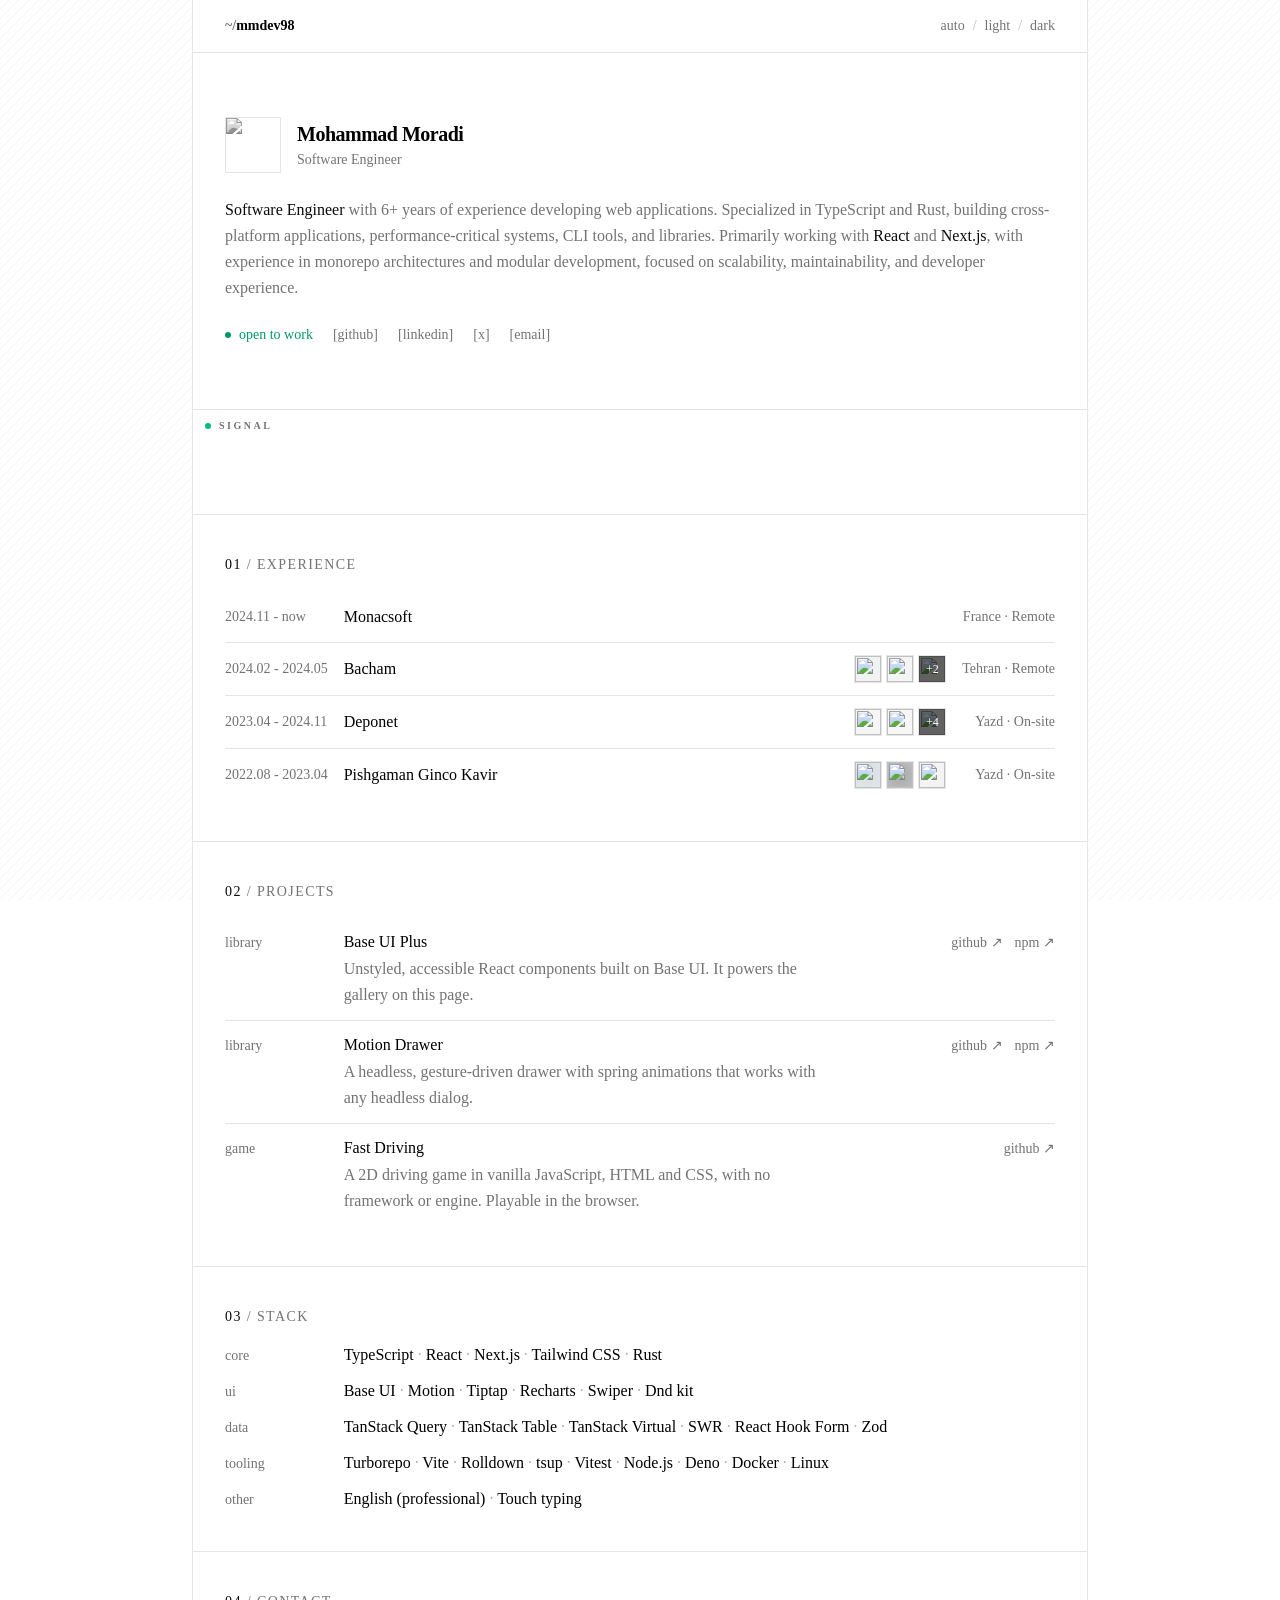
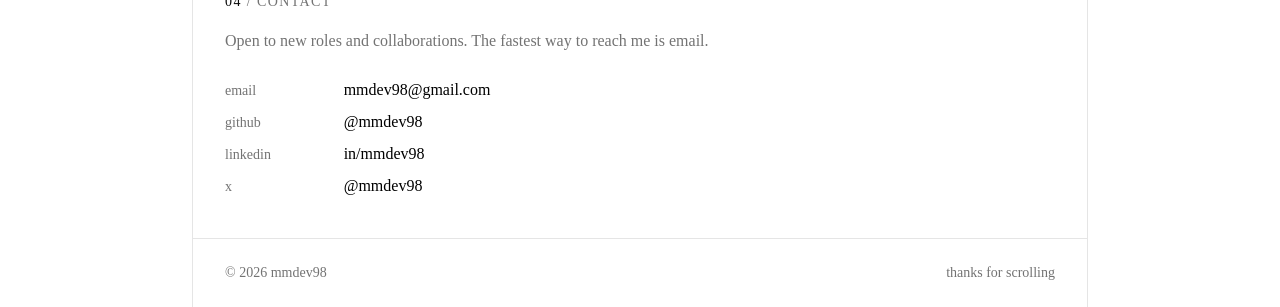
==== commit b03071ba: "Deploy f8b17f815513e60da81fceeb6f509d80972a0859 mmdev98/mmdev98@f8b17f815513e60da81fceeb6f509d80972a" ====
--- a/index.html
+++ b/index.html
@@ -1,4 +1,4 @@
-<!DOCTYPE html><html lang="en" dir="ltr" data-scroll-behavior="smooth"><head><meta charSet="utf-8"/><meta name="viewport" content="width=device-width, initial-scale=1, maximum-scale=1"/><link rel="preload" href="/_next/static/media/70bc3e132a0a741e-s.p.3t6q91iet4nsy.woff2" as="font" crossorigin="" type="font/woff2"/><link rel="preload" href="/_next/static/media/83afe278b6a6bb3c-s.p.2bn3s6zvc0dyp.woff2" as="font" crossorigin="" type="font/woff2"/><link rel="preload" href="/_next/static/media/iranyekanwebblackfanum-s.p.34efqxe65znro.woff" as="font" crossorigin="" type="font/woff"/><link rel="preload" href="/_next/static/media/iranyekanwebboldfanum-s.p.2jmz1aonr2gmy.woff" as="font" crossorigin="" type="font/woff"/><link rel="preload" href="/_next/static/media/iranyekanwebextrablackfanum-s.p.3snr5pbdcvkki.woff" as="font" crossorigin="" type="font/woff"/><link rel="preload" href="/_next/static/media/iranyekanwebextraboldfanum-s.p.2f82zl4um8l-7.woff" as="font" crossorigin="" type="font/woff"/><link rel="preload" href="/_next/static/media/iranyekanweblightfanum-s.p.2ef8rv5kcn76q.woff" as="font" crossorigin="" type="font/woff"/><link rel="preload" href="/_next/static/media/iranyekanwebmediumfanum-s.p.3w5ihjn_y988w.woff" as="font" crossorigin="" type="font/woff"/><link rel="preload" href="/_next/static/media/iranyekanwebregularfanum-s.p.0-u-96ql351qt.woff" as="font" crossorigin="" type="font/woff"/><link rel="preload" href="/_next/static/media/iranyekanwebthinfanum-s.p.1mruqm31rt6rv.woff" as="font" crossorigin="" type="font/woff"/><link rel="preload" as="image" href="/_next/static/media/me.1fey25ulodddv.jpg"/><link rel="stylesheet" href="/_next/static/chunks/40g11ccpfp5__.css" data-precedence="next"/><link rel="stylesheet" href="/_next/static/chunks/1m__r54u0rn6-.css" data-precedence="next"/><link rel="preload" as="script" fetchPriority="low" href="/_next/static/chunks/2g49ir6_3u95x.js"/><script src="/_next/static/chunks/0azf0vfqra282.js" async=""></script><script src="/_next/static/chunks/3n1lu8jly7ygh.js" async=""></script><script src="/_next/static/chunks/16vwrhhb1l47h.js" async=""></script><script src="/_next/static/chunks/06e6v-p27b9oc.js" async=""></script><script src="/_next/static/chunks/turbopack-3-igi070bw43a.js" async=""></script><script src="/_next/static/chunks/2xre82nfmn38v.js" async=""></script><script src="/_next/static/chunks/126ew78v0wai2.js" async=""></script><script src="/_next/static/chunks/0h49we9u-bfy3.js" async=""></script><script src="/_next/static/chunks/2hw2w0hquzjcb.js" async=""></script><script src="/_next/static/chunks/43vlts6fa95uy.js" async=""></script><script src="/_next/static/chunks/1k3cc-q7rj4m7.js" async=""></script><script src="/_next/static/chunks/0krmzpmnxkn5z.js" async=""></script><script src="/_next/static/chunks/2uv-vr4cq1inj.js" async=""></script><meta name="next-size-adjust" content=""/><meta name="theme-color" content="white"/><meta name="theme-color" content="hsl(0 0% 12%)"/><title>Mohammad Moradi | Software Engineer</title><meta name="description" content="Mohammad Moradi is a software engineer with over 6 years of experience specializing in TypeScript and Rust, building high-performance web applications."/><link rel="manifest" href="/manifest.webmanifest"/><meta name="robots" content="index, follow"/><meta name="googlebot" content="index, follow, max-video-preview:-1, max-image-preview:large, max-snippet:-1"/><link rel="canonical" href="https://rsdev64.github.io/"/><meta property="og:title" content="Mohammad Moradi | Software Engineer"/><meta property="og:description" content="Mohammad Moradi is a software engineer with over 6 years of experience specializing in TypeScript and Rust, building high-performance web applications."/><meta property="og:url" content="https://rsdev64.github.io/"/><meta property="og:site_name" content="Mohammad Moradi | Software Engineer"/><meta property="og:locale" content="en"/><meta property="og:image" content="https://rsdev64.github.io/images/me.jpg"/><meta property="og:image:width" content="1024"/><meta property="og:image:height" content="1024"/><meta property="og:image:alt" content="Mohammad Moradi | Software Engineer"/><meta property="og:type" content="website"/><meta name="twitter:card" content="summary_large_image"/><meta name="twitter:title" content="Mohammad Moradi | Software Engineer"/><meta name="twitter:description" content="Mohammad Moradi is a software engineer with over 6 years of experience specializing in TypeScript and Rust, building high-performance web applications."/><meta name="twitter:image" content="https://rsdev64.github.io/images/me.jpg"/><link rel="icon" href="/favicon.ico?favicon.2ojoghhsay4k0.ico" sizes="48x48" type="image/x-icon"/><link rel="icon" href="/icon1.png?icon1.2a_h8i9j4f7ds.png" sizes="16x16" type="image/png"/><link rel="icon" href="/icon2.png?icon2.124i15350n94v.png" sizes="32x32" type="image/png"/><link rel="apple-touch-icon" href="/apple-icon.png?apple-icon.33rp9ye8hk8vn.png" sizes="180x180" type="image/png"/><script src="/_next/static/chunks/0cz1d0mv5g_q7.js" noModule=""></script></head><body class="font-sans antialiased select-none jetbrains_mono_6104e6b7-module__s6uLTa__variable inter_fd091ad6-module__giF-bG__variable"><div hidden=""><!--$--><!--/$--></div><script>((a,b,c,d,e,f,g,h)=>{let i=document.documentElement,j=["light","dark"];function k(b){var c;(Array.isArray(a)?a:[a]).forEach(a=>{let c="class"===a,d=c&&f?e.map(a=>f[a]||a):e;c?(i.classList.remove(...d),i.classList.add(f&&f[b]?f[b]:b)):i.setAttribute(a,b)}),c=b,h&&j.includes(c)&&(i.style.colorScheme=c)}if(d)k(d);else try{let a=localStorage.getItem(b)||c,d=g&&"system"===a?window.matchMedia("(prefers-color-scheme: dark)").matches?"dark":"light":a;k(d)}catch(a){}})("class","theme","system",null,["light","dark"],null,true,true)</script><style>
+<!DOCTYPE html><html lang="en" dir="ltr" data-scroll-behavior="smooth"><head><meta charSet="utf-8"/><meta name="viewport" content="width=device-width, initial-scale=1, maximum-scale=1"/><link rel="preload" href="/_next/static/media/70bc3e132a0a741e-s.p.3t6q91iet4nsy.woff2" as="font" crossorigin="" type="font/woff2"/><link rel="preload" href="/_next/static/media/83afe278b6a6bb3c-s.p.2bn3s6zvc0dyp.woff2" as="font" crossorigin="" type="font/woff2"/><link rel="preload" as="image" href="/_next/static/media/me.1fey25ulodddv.jpg"/><link rel="stylesheet" href="/_next/static/chunks/1u4kc-c3o_bn-.css" data-precedence="next"/><link rel="preload" as="script" fetchPriority="low" href="/_next/static/chunks/2g49ir6_3u95x.js"/><script src="/_next/static/chunks/1aqfnv02aa_5w.js" async=""></script><script src="/_next/static/chunks/2fnossysrrigi.js" async=""></script><script src="/_next/static/chunks/16vwrhhb1l47h.js" async=""></script><script src="/_next/static/chunks/06e6v-p27b9oc.js" async=""></script><script src="/_next/static/chunks/turbopack-3b4am4300zgu8.js" async=""></script><script src="/_next/static/chunks/2xre82nfmn38v.js" async=""></script><script src="/_next/static/chunks/087pxfta5g01c.js" async=""></script><script src="/_next/static/chunks/0ihcn6d7-1xx2.js" async=""></script><script src="/_next/static/chunks/0gh2hkkd1mwnn.js" async=""></script><script src="/_next/static/chunks/14_ug4whud_-c.js" async=""></script><script src="/_next/static/chunks/0t2ual73esihb.js" async=""></script><script src="/_next/static/chunks/0krmzpmnxkn5z.js" async=""></script><script src="/_next/static/chunks/0jn81unfk2k7w.js" async=""></script><meta name="next-size-adjust" content=""/><meta name="theme-color" content="hsl(0 0% 12%)"/><meta name="theme-color" content="white"/><title>Mohammad Moradi | Software Engineer</title><meta name="description" content="Mohammad Moradi is a software engineer with over 6 years of experience specializing in TypeScript and Rust, building high-performance web applications."/><link rel="manifest" href="/manifest.webmanifest"/><meta name="robots" content="index, follow"/><meta name="googlebot" content="index, follow, max-video-preview:-1, max-image-preview:large, max-snippet:-1"/><link rel="canonical" href="https://rsdev64.github.io/"/><meta property="og:title" content="Mohammad Moradi | Software Engineer"/><meta property="og:description" content="Mohammad Moradi is a software engineer with over 6 years of experience specializing in TypeScript and Rust, building high-performance web applications."/><meta property="og:url" content="https://rsdev64.github.io/"/><meta property="og:site_name" content="Mohammad Moradi | Software Engineer"/><meta property="og:locale" content="en"/><meta property="og:image" content="https://rsdev64.github.io/images/me.jpg"/><meta property="og:image:width" content="1024"/><meta property="og:image:height" content="1024"/><meta property="og:image:alt" content="Mohammad Moradi | Software Engineer"/><meta property="og:type" content="website"/><meta name="twitter:card" content="summary_large_image"/><meta name="twitter:title" content="Mohammad Moradi | Software Engineer"/><meta name="twitter:description" content="Mohammad Moradi is a software engineer with over 6 years of experience specializing in TypeScript and Rust, building high-performance web applications."/><meta name="twitter:image" content="https://rsdev64.github.io/images/me.jpg"/><link rel="icon" href="/favicon.ico?favicon.2ojoghhsay4k0.ico" sizes="48x48" type="image/x-icon"/><link rel="icon" href="/icon1.png?icon1.2a_h8i9j4f7ds.png" sizes="16x16" type="image/png"/><link rel="icon" href="/icon2.png?icon2.124i15350n94v.png" sizes="32x32" type="image/png"/><link rel="apple-touch-icon" href="/apple-icon.png?apple-icon.33rp9ye8hk8vn.png" sizes="180x180" type="image/png"/><script src="/_next/static/chunks/0cz1d0mv5g_q7.js" noModule=""></script></head><body class="font-sans antialiased select-none inter_fd091ad6-module__giF-bG__variable jetbrains_mono_6104e6b7-module__s6uLTa__variable"><div hidden=""><!--$--><!--/$--></div><script>((a,b,c,d,e,f,g,h)=>{let i=document.documentElement,j=["light","dark"];function k(b){var c;(Array.isArray(a)?a:[a]).forEach(a=>{let c="class"===a,d=c&&f?e.map(a=>f[a]||a):e;c?(i.classList.remove(...d),i.classList.add(f&&f[b]?f[b]:b)):i.setAttribute(a,b)}),c=b,h&&j.includes(c)&&(i.style.colorScheme=c)}if(d)k(d);else try{let a=localStorage.getItem(b)||c,d=g&&"system"===a?window.matchMedia("(prefers-color-scheme: dark)").matches?"dark":"light":a;k(d)}catch(a){}})("class","theme","system",null,["light","dark"],null,true,true)</script><style>
 :root {
   --bprogress-color: var(--color-primary);
   --bprogress-height: 3px;
@@ -119,4 +119,4 @@
   from { left: -80%; width: 80%; }
   to { left: 110%; width: 10%; }
 }
-</style><!--$!--><template data-dgst="BAILOUT_TO_CLIENT_SIDE_RENDERING"></template><!--/$--><div><header class="sticky top-0 z-2"><div class="bg-background mx-auto flex w-full max-w-4xl items-center justify-between gap-4 border-x border-b px-6 py-4 font-mono text-sm lg:px-8"><a dir="ltr" class="font-semibold underline-offset-4 hover:underline" href="/"><span class="text-muted-foreground">~/</span>mmdev98</a><div dir="ltr" class="font-mono"><button type="button" aria-label="Theme: auto. Switch to auto" class="text-foreground underline-offset-4 outline-none hover:underline focus-visible:underline sm:hidden">auto</button><div role="radiogroup" aria-label="Theme" class="flex items-center gap-2 max-sm:hidden"><button type="button" role="radio" aria-checked="false" class="underline-offset-4 transition-colors outline-none hover:underline focus-visible:underline text-muted-foreground hover:text-foreground">auto</button><span aria-hidden="true" class="text-muted-foreground/50">/</span><button type="button" role="radio" aria-checked="false" class="underline-offset-4 transition-colors outline-none hover:underline focus-visible:underline text-muted-foreground hover:text-foreground">light</button><span aria-hidden="true" class="text-muted-foreground/50">/</span><button type="button" role="radio" aria-checked="false" class="underline-offset-4 transition-colors outline-none hover:underline focus-visible:underline text-muted-foreground hover:text-foreground">dark</button></div></div></div></header><div class="bg-background relative z-1 mx-auto flex min-h-svh w-full max-w-4xl flex-col border-x"><main class="flex-1"><div class="bg-background"><div class="divide-y sm:grid sm:grid-cols-[auto_1fr_auto_auto] sm:gap-x-4"><section class="px-6 py-12 md:py-16 lg:px-8 sm:col-span-full"><div class="flex items-center gap-4"><button type="button" aria-label="Open photo of Mohammad Moradi" class="focus-visible:outline-foreground shrink-0 cursor-zoom-in focus-visible:outline-2 focus-visible:outline-offset-2 data-flying:invisible data-pending:cursor-wait data-popup-open:invisible"><img alt="Mohammad Moradi" width="56" height="56" decoding="async" data-nimg="1" class="size-14 border object-cover grayscale transition-[filter] duration-300 hover:grayscale-0" style="color:transparent" src="/_next/static/media/me.1fey25ulodddv.jpg"/></button><div><h1 class="text-2xl font-semibold tracking-tight md:text-3xl">Mohammad Moradi</h1><p class="text-muted-foreground mt-1 font-mono text-xs">Software Engineer</p></div></div><p class="text-muted-foreground mt-6 leading-relaxed"><span class="text-foreground font-medium">Software Engineer</span> with 6+ years of experience developing web applications. Specialized in TypeScript and Rust, building cross-platform applications, performance-critical systems, CLI tools, and libraries. Primarily working with <span class="text-foreground font-medium">React</span> and <span class="text-foreground font-medium">Next.js</span>, with experience in monorepo architectures and modular development, focused on scalability, maintainability, and developer experience.</p><ul dir="ltr" class="mt-6 flex flex-wrap gap-x-3 gap-y-2 font-mono text-xs sm:gap-x-5"><li class="flex basis-full items-center gap-2 text-emerald-600 sm:basis-auto dark:text-emerald-400"><span class="size-1.5 rounded-full bg-current"></span>open to work</li><li><a target="_blank" rel="noopener noreferrer" class="hover:text-foreground text-muted-foreground underline-offset-4 hover:underline" href="https://github.com/mmdev98">[<!-- -->github<!-- -->]</a></li><li><a target="_blank" rel="noopener noreferrer" class="hover:text-foreground text-muted-foreground underline-offset-4 hover:underline" href="https://www.linkedin.com/in/mmdev98">[<!-- -->linkedin<!-- -->]</a></li><li><a target="_blank" rel="noopener noreferrer" class="hover:text-foreground text-muted-foreground underline-offset-4 hover:underline" href="https://x.com/mmdev98">[<!-- -->x<!-- -->]</a></li><li><a rel="noopener noreferrer" class="hover:text-foreground text-muted-foreground underline-offset-4 hover:underline" href="mailto:mmdev98@gmail.com">[<!-- -->email<!-- -->]</a></li></ul></section><section class="relative sm:col-span-full"><div dir="ltr" class="bg-background text-foreground relative h-24 w-full overflow-hidden md:h-26 [--dm-green:#047857] [--dm-indigo:#4338ca] [--dm-orange:#c2410c] [--dm-teal:#0f766e] dark:[--dm-green:#34d399] dark:[--dm-indigo:#5364d5] dark:[--dm-orange:#f97316] dark:[--dm-teal:#45d8cc]"><div class="size-full overflow-hidden absolute inset-0"><canvas class="pointer-events-none absolute inset-0 size-full"></canvas><div aria-hidden="true" class="pointer-events-none absolute size-0 overflow-hidden opacity-0"></div></div><div class="text-2xs text-muted-foreground pointer-events-none absolute top-2 left-3 flex items-center gap-2 font-mono font-semibold tracking-[0.25em] uppercase"><span class="size-1.5 animate-pulse rounded-full bg-emerald-500"></span>Signal</div></div></section><section id="experience" class="grid scroll-mt-16 grid-cols-1 gap-4 px-6 py-10 sm:col-span-full sm:grid-cols-subgrid lg:px-8"><h2 class="text-muted-foreground font-mono text-xs tracking-widest uppercase sm:col-span-full"><span class="text-foreground">01</span> / <!-- -->Experience</h2><div class="min-w-0 sm:col-span-full sm:grid sm:grid-cols-subgrid"><ul class="divide-y sm:col-span-full sm:grid sm:grid-cols-subgrid"><li class="grid min-h-13 grid-cols-[1fr_auto] items-center gap-x-4 gap-y-1 py-3 text-sm sm:col-span-full sm:grid-cols-subgrid"><span class="text-muted-foreground col-start-1 row-start-1 font-mono text-xs">2024.11<!-- --> -<!-- --> <!-- -->now</span><span class="col-start-1 row-start-2 font-medium sm:col-start-2 sm:row-start-1">Monacsoft</span><span class="text-muted-foreground col-start-2 row-start-1 text-end font-mono text-xs sm:col-start-4">France · Remote</span></li><li class="grid min-h-13 grid-cols-[1fr_auto] items-center gap-x-4 gap-y-1 py-3 text-sm sm:col-span-full sm:grid-cols-subgrid"><span class="text-muted-foreground col-start-1 row-start-1 font-mono text-xs">2024.02<!-- --> -<!-- --> <!-- -->2024.05</span><span class="col-start-1 row-start-2 font-medium sm:col-start-2 sm:row-start-1">Bacham</span><div class="flex gap-1 col-start-2 row-start-2 justify-self-end sm:col-start-3 sm:row-start-1 sm:justify-self-start"><button type="button" aria-label="Open Bacham screenshot 1" class="bg-muted relative size-7 shrink-0 cursor-zoom-in overflow-hidden border transition-colors hover:border-foreground/50 data-flying:invisible data-pending:cursor-wait data-popup-open:invisible focus-visible:outline-foreground focus-visible:outline-2 focus-visible:outline-offset-1"><img alt="" loading="lazy" decoding="async" data-nimg="fill" class="object-cover object-center" style="position:absolute;height:100%;width:100%;left:0;top:0;right:0;bottom:0;color:transparent;background-size:cover;background-position:50% 50%;background-repeat:no-repeat;background-image:url(&quot;data:image/svg+xml;charset=utf-8,%3Csvg xmlns=&#x27;http://www.w3.org/2000/svg&#x27; %3E%3Cfilter id=&#x27;b&#x27; color-interpolation-filters=&#x27;sRGB&#x27;%3E%3CfeGaussianBlur stdDeviation=&#x27;20&#x27;/%3E%3CfeColorMatrix values=&#x27;1 0 0 0 0 0 1 0 0 0 0 0 1 0 0 0 0 0 100 -1&#x27; result=&#x27;s&#x27;/%3E%3CfeFlood x=&#x27;0&#x27; y=&#x27;0&#x27; width=&#x27;100%25&#x27; height=&#x27;100%25&#x27;/%3E%3CfeComposite operator=&#x27;out&#x27; in=&#x27;s&#x27;/%3E%3CfeComposite in2=&#x27;SourceGraphic&#x27;/%3E%3CfeGaussianBlur stdDeviation=&#x27;20&#x27;/%3E%3C/filter%3E%3Cimage width=&#x27;100%25&#x27; height=&#x27;100%25&#x27; x=&#x27;0&#x27; y=&#x27;0&#x27; preserveAspectRatio=&#x27;none&#x27; style=&#x27;filter: url(%23b);&#x27; href=&#x27;[data-uri]&#x27;/%3E%3C/svg%3E&quot;)" src="/images/gallery/bacham/01.png"/></button><button type="button" aria-label="Open Bacham screenshot 2" class="bg-muted relative size-7 shrink-0 cursor-zoom-in overflow-hidden border transition-colors hover:border-foreground/50 data-flying:invisible data-pending:cursor-wait data-popup-open:invisible focus-visible:outline-foreground focus-visible:outline-2 focus-visible:outline-offset-1"><img alt="" loading="lazy" decoding="async" data-nimg="fill" class="object-cover object-center" style="position:absolute;height:100%;width:100%;left:0;top:0;right:0;bottom:0;color:transparent;background-size:cover;background-position:50% 50%;background-repeat:no-repeat;background-image:url(&quot;data:image/svg+xml;charset=utf-8,%3Csvg xmlns=&#x27;http://www.w3.org/2000/svg&#x27; %3E%3Cfilter id=&#x27;b&#x27; color-interpolation-filters=&#x27;sRGB&#x27;%3E%3CfeGaussianBlur stdDeviation=&#x27;20&#x27;/%3E%3CfeColorMatrix values=&#x27;1 0 0 0 0 0 1 0 0 0 0 0 1 0 0 0 0 0 100 -1&#x27; result=&#x27;s&#x27;/%3E%3CfeFlood x=&#x27;0&#x27; y=&#x27;0&#x27; width=&#x27;100%25&#x27; height=&#x27;100%25&#x27;/%3E%3CfeComposite operator=&#x27;out&#x27; in=&#x27;s&#x27;/%3E%3CfeComposite in2=&#x27;SourceGraphic&#x27;/%3E%3CfeGaussianBlur stdDeviation=&#x27;20&#x27;/%3E%3C/filter%3E%3Cimage width=&#x27;100%25&#x27; height=&#x27;100%25&#x27; x=&#x27;0&#x27; y=&#x27;0&#x27; preserveAspectRatio=&#x27;none&#x27; style=&#x27;filter: url(%23b);&#x27; href=&#x27;[data-uri]&#x27;/%3E%3C/svg%3E&quot;)" src="/images/gallery/bacham/02.png"/></button><button type="button" aria-label="Open Bacham screenshot 3 and 1 more" class="bg-muted relative size-7 shrink-0 cursor-zoom-in overflow-hidden border transition-colors hover:border-foreground/50 data-flying:invisible data-pending:cursor-wait data-popup-open:invisible focus-visible:outline-foreground focus-visible:outline-2 focus-visible:outline-offset-1"><img alt="" loading="lazy" decoding="async" data-nimg="fill" class="object-cover object-center" style="position:absolute;height:100%;width:100%;left:0;top:0;right:0;bottom:0;color:transparent;background-size:cover;background-position:50% 50%;background-repeat:no-repeat;background-image:url(&quot;data:image/svg+xml;charset=utf-8,%3Csvg xmlns=&#x27;http://www.w3.org/2000/svg&#x27; %3E%3Cfilter id=&#x27;b&#x27; color-interpolation-filters=&#x27;sRGB&#x27;%3E%3CfeGaussianBlur stdDeviation=&#x27;20&#x27;/%3E%3CfeColorMatrix values=&#x27;1 0 0 0 0 0 1 0 0 0 0 0 1 0 0 0 0 0 100 -1&#x27; result=&#x27;s&#x27;/%3E%3CfeFlood x=&#x27;0&#x27; y=&#x27;0&#x27; width=&#x27;100%25&#x27; height=&#x27;100%25&#x27;/%3E%3CfeComposite operator=&#x27;out&#x27; in=&#x27;s&#x27;/%3E%3CfeComposite in2=&#x27;SourceGraphic&#x27;/%3E%3CfeGaussianBlur stdDeviation=&#x27;20&#x27;/%3E%3C/filter%3E%3Cimage width=&#x27;100%25&#x27; height=&#x27;100%25&#x27; x=&#x27;0&#x27; y=&#x27;0&#x27; preserveAspectRatio=&#x27;none&#x27; style=&#x27;filter: url(%23b);&#x27; href=&#x27;[data-uri]&#x27;/%3E%3C/svg%3E&quot;)" src="/images/gallery/bacham/03.png"/><span class="absolute inset-0 flex items-center justify-center bg-black/60 font-mono text-[0.625rem] text-white">+<!-- -->2</span></button></div><span class="text-muted-foreground col-start-2 row-start-1 text-end font-mono text-xs sm:col-start-4">Tehran · Remote</span></li><li class="grid min-h-13 grid-cols-[1fr_auto] items-center gap-x-4 gap-y-1 py-3 text-sm sm:col-span-full sm:grid-cols-subgrid"><span class="text-muted-foreground col-start-1 row-start-1 font-mono text-xs">2023.04<!-- --> -<!-- --> <!-- -->2024.11</span><span class="col-start-1 row-start-2 font-medium sm:col-start-2 sm:row-start-1">Deponet</span><div class="flex gap-1 col-start-2 row-start-2 justify-self-end sm:col-start-3 sm:row-start-1 sm:justify-self-start"><button type="button" aria-label="Open Deponet screenshot 1" class="bg-muted relative size-7 shrink-0 cursor-zoom-in overflow-hidden border transition-colors hover:border-foreground/50 data-flying:invisible data-pending:cursor-wait data-popup-open:invisible focus-visible:outline-foreground focus-visible:outline-2 focus-visible:outline-offset-1"><img alt="" loading="lazy" decoding="async" data-nimg="fill" class="object-cover object-center" style="position:absolute;height:100%;width:100%;left:0;top:0;right:0;bottom:0;color:transparent;background-size:cover;background-position:50% 50%;background-repeat:no-repeat;background-image:url(&quot;data:image/svg+xml;charset=utf-8,%3Csvg xmlns=&#x27;http://www.w3.org/2000/svg&#x27; %3E%3Cfilter id=&#x27;b&#x27; color-interpolation-filters=&#x27;sRGB&#x27;%3E%3CfeGaussianBlur stdDeviation=&#x27;20&#x27;/%3E%3CfeColorMatrix values=&#x27;1 0 0 0 0 0 1 0 0 0 0 0 1 0 0 0 0 0 100 -1&#x27; result=&#x27;s&#x27;/%3E%3CfeFlood x=&#x27;0&#x27; y=&#x27;0&#x27; width=&#x27;100%25&#x27; height=&#x27;100%25&#x27;/%3E%3CfeComposite operator=&#x27;out&#x27; in=&#x27;s&#x27;/%3E%3CfeComposite in2=&#x27;SourceGraphic&#x27;/%3E%3CfeGaussianBlur stdDeviation=&#x27;20&#x27;/%3E%3C/filter%3E%3Cimage width=&#x27;100%25&#x27; height=&#x27;100%25&#x27; x=&#x27;0&#x27; y=&#x27;0&#x27; preserveAspectRatio=&#x27;none&#x27; style=&#x27;filter: url(%23b);&#x27; href=&#x27;[data-uri]&#x27;/%3E%3C/svg%3E&quot;)" src="/images/gallery/deponet/01.png"/></button><button type="button" aria-label="Open Deponet screenshot 2" class="bg-muted relative size-7 shrink-0 cursor-zoom-in overflow-hidden border transition-colors hover:border-foreground/50 data-flying:invisible data-pending:cursor-wait data-popup-open:invisible focus-visible:outline-foreground focus-visible:outline-2 focus-visible:outline-offset-1"><img alt="" loading="lazy" decoding="async" data-nimg="fill" class="object-cover object-center" style="position:absolute;height:100%;width:100%;left:0;top:0;right:0;bottom:0;color:transparent;background-size:cover;background-position:50% 50%;background-repeat:no-repeat;background-image:url(&quot;data:image/svg+xml;charset=utf-8,%3Csvg xmlns=&#x27;http://www.w3.org/2000/svg&#x27; %3E%3Cfilter id=&#x27;b&#x27; color-interpolation-filters=&#x27;sRGB&#x27;%3E%3CfeGaussianBlur stdDeviation=&#x27;20&#x27;/%3E%3CfeColorMatrix values=&#x27;1 0 0 0 0 0 1 0 0 0 0 0 1 0 0 0 0 0 100 -1&#x27; result=&#x27;s&#x27;/%3E%3CfeFlood x=&#x27;0&#x27; y=&#x27;0&#x27; width=&#x27;100%25&#x27; height=&#x27;100%25&#x27;/%3E%3CfeComposite operator=&#x27;out&#x27; in=&#x27;s&#x27;/%3E%3CfeComposite in2=&#x27;SourceGraphic&#x27;/%3E%3CfeGaussianBlur stdDeviation=&#x27;20&#x27;/%3E%3C/filter%3E%3Cimage width=&#x27;100%25&#x27; height=&#x27;100%25&#x27; x=&#x27;0&#x27; y=&#x27;0&#x27; preserveAspectRatio=&#x27;none&#x27; style=&#x27;filter: url(%23b);&#x27; href=&#x27;[data-uri]&#x27;/%3E%3C/svg%3E&quot;)" src="/images/gallery/deponet/02.png"/></button><button type="button" aria-label="Open Deponet screenshot 3 and 3 more" class="bg-muted relative size-7 shrink-0 cursor-zoom-in overflow-hidden border transition-colors hover:border-foreground/50 data-flying:invisible data-pending:cursor-wait data-popup-open:invisible focus-visible:outline-foreground focus-visible:outline-2 focus-visible:outline-offset-1"><img alt="" loading="lazy" decoding="async" data-nimg="fill" class="object-cover object-center" style="position:absolute;height:100%;width:100%;left:0;top:0;right:0;bottom:0;color:transparent;background-size:cover;background-position:50% 50%;background-repeat:no-repeat;background-image:url(&quot;data:image/svg+xml;charset=utf-8,%3Csvg xmlns=&#x27;http://www.w3.org/2000/svg&#x27; %3E%3Cfilter id=&#x27;b&#x27; color-interpolation-filters=&#x27;sRGB&#x27;%3E%3CfeGaussianBlur stdDeviation=&#x27;20&#x27;/%3E%3CfeColorMatrix values=&#x27;1 0 0 0 0 0 1 0 0 0 0 0 1 0 0 0 0 0 100 -1&#x27; result=&#x27;s&#x27;/%3E%3CfeFlood x=&#x27;0&#x27; y=&#x27;0&#x27; width=&#x27;100%25&#x27; height=&#x27;100%25&#x27;/%3E%3CfeComposite operator=&#x27;out&#x27; in=&#x27;s&#x27;/%3E%3CfeComposite in2=&#x27;SourceGraphic&#x27;/%3E%3CfeGaussianBlur stdDeviation=&#x27;20&#x27;/%3E%3C/filter%3E%3Cimage width=&#x27;100%25&#x27; height=&#x27;100%25&#x27; x=&#x27;0&#x27; y=&#x27;0&#x27; preserveAspectRatio=&#x27;none&#x27; style=&#x27;filter: url(%23b);&#x27; href=&#x27;[data-uri]&#x27;/%3E%3C/svg%3E&quot;)" src="/images/gallery/deponet/03.png"/><span class="absolute inset-0 flex items-center justify-center bg-black/60 font-mono text-[0.625rem] text-white">+<!-- -->4</span></button></div><span class="text-muted-foreground col-start-2 row-start-1 text-end font-mono text-xs sm:col-start-4">Yazd · On-site</span></li><li class="grid min-h-13 grid-cols-[1fr_auto] items-center gap-x-4 gap-y-1 py-3 text-sm sm:col-span-full sm:grid-cols-subgrid"><span class="text-muted-foreground col-start-1 row-start-1 font-mono text-xs">2022.08<!-- --> -<!-- --> <!-- -->2023.04</span><span class="col-start-1 row-start-2 font-medium sm:col-start-2 sm:row-start-1">Pishgaman Ginco Kavir</span><div class="flex gap-1 col-start-2 row-start-2 justify-self-end sm:col-start-3 sm:row-start-1 sm:justify-self-start"><button type="button" aria-label="Open Gincoplus screenshot 1" class="bg-muted relative size-7 shrink-0 cursor-zoom-in overflow-hidden border transition-colors hover:border-foreground/50 data-flying:invisible data-pending:cursor-wait data-popup-open:invisible focus-visible:outline-foreground focus-visible:outline-2 focus-visible:outline-offset-1"><img alt="" loading="lazy" decoding="async" data-nimg="fill" class="object-cover object-center" style="position:absolute;height:100%;width:100%;left:0;top:0;right:0;bottom:0;color:transparent;background-size:cover;background-position:50% 50%;background-repeat:no-repeat;background-image:url(&quot;data:image/svg+xml;charset=utf-8,%3Csvg xmlns=&#x27;http://www.w3.org/2000/svg&#x27; %3E%3Cfilter id=&#x27;b&#x27; color-interpolation-filters=&#x27;sRGB&#x27;%3E%3CfeGaussianBlur stdDeviation=&#x27;20&#x27;/%3E%3CfeColorMatrix values=&#x27;1 0 0 0 0 0 1 0 0 0 0 0 1 0 0 0 0 0 100 -1&#x27; result=&#x27;s&#x27;/%3E%3CfeFlood x=&#x27;0&#x27; y=&#x27;0&#x27; width=&#x27;100%25&#x27; height=&#x27;100%25&#x27;/%3E%3CfeComposite operator=&#x27;out&#x27; in=&#x27;s&#x27;/%3E%3CfeComposite in2=&#x27;SourceGraphic&#x27;/%3E%3CfeGaussianBlur stdDeviation=&#x27;20&#x27;/%3E%3C/filter%3E%3Cimage width=&#x27;100%25&#x27; height=&#x27;100%25&#x27; x=&#x27;0&#x27; y=&#x27;0&#x27; preserveAspectRatio=&#x27;none&#x27; style=&#x27;filter: url(%23b);&#x27; href=&#x27;[data-uri]&#x27;/%3E%3C/svg%3E&quot;)" src="/images/gallery/gincoplus/01.jpg"/></button><button type="button" aria-label="Open Gincoplus screenshot 2" class="bg-muted relative size-7 shrink-0 cursor-zoom-in overflow-hidden border transition-colors hover:border-foreground/50 data-flying:invisible data-pending:cursor-wait data-popup-open:invisible focus-visible:outline-foreground focus-visible:outline-2 focus-visible:outline-offset-1"><img alt="" loading="lazy" decoding="async" data-nimg="fill" class="object-cover object-center" style="position:absolute;height:100%;width:100%;left:0;top:0;right:0;bottom:0;color:transparent;background-size:cover;background-position:50% 50%;background-repeat:no-repeat;background-image:url(&quot;data:image/svg+xml;charset=utf-8,%3Csvg xmlns=&#x27;http://www.w3.org/2000/svg&#x27; %3E%3Cfilter id=&#x27;b&#x27; color-interpolation-filters=&#x27;sRGB&#x27;%3E%3CfeGaussianBlur stdDeviation=&#x27;20&#x27;/%3E%3CfeColorMatrix values=&#x27;1 0 0 0 0 0 1 0 0 0 0 0 1 0 0 0 0 0 100 -1&#x27; result=&#x27;s&#x27;/%3E%3CfeFlood x=&#x27;0&#x27; y=&#x27;0&#x27; width=&#x27;100%25&#x27; height=&#x27;100%25&#x27;/%3E%3CfeComposite operator=&#x27;out&#x27; in=&#x27;s&#x27;/%3E%3CfeComposite in2=&#x27;SourceGraphic&#x27;/%3E%3CfeGaussianBlur stdDeviation=&#x27;20&#x27;/%3E%3C/filter%3E%3Cimage width=&#x27;100%25&#x27; height=&#x27;100%25&#x27; x=&#x27;0&#x27; y=&#x27;0&#x27; preserveAspectRatio=&#x27;none&#x27; style=&#x27;filter: url(%23b);&#x27; href=&#x27;[data-uri]&#x27;/%3E%3C/svg%3E&quot;)" src="/images/gallery/gincoplus/02.jpg"/></button><button type="button" aria-label="Open Admin Gincoplus screenshot 1" class="bg-muted relative size-7 shrink-0 cursor-zoom-in overflow-hidden border transition-colors hover:border-foreground/50 data-flying:invisible data-pending:cursor-wait data-popup-open:invisible focus-visible:outline-foreground focus-visible:outline-2 focus-visible:outline-offset-1"><img alt="" loading="lazy" decoding="async" data-nimg="fill" class="object-cover object-center" style="position:absolute;height:100%;width:100%;left:0;top:0;right:0;bottom:0;color:transparent;background-size:cover;background-position:50% 50%;background-repeat:no-repeat;background-image:url(&quot;data:image/svg+xml;charset=utf-8,%3Csvg xmlns=&#x27;http://www.w3.org/2000/svg&#x27; %3E%3Cfilter id=&#x27;b&#x27; color-interpolation-filters=&#x27;sRGB&#x27;%3E%3CfeGaussianBlur stdDeviation=&#x27;20&#x27;/%3E%3CfeColorMatrix values=&#x27;1 0 0 0 0 0 1 0 0 0 0 0 1 0 0 0 0 0 100 -1&#x27; result=&#x27;s&#x27;/%3E%3CfeFlood x=&#x27;0&#x27; y=&#x27;0&#x27; width=&#x27;100%25&#x27; height=&#x27;100%25&#x27;/%3E%3CfeComposite operator=&#x27;out&#x27; in=&#x27;s&#x27;/%3E%3CfeComposite in2=&#x27;SourceGraphic&#x27;/%3E%3CfeGaussianBlur stdDeviation=&#x27;20&#x27;/%3E%3C/filter%3E%3Cimage width=&#x27;100%25&#x27; height=&#x27;100%25&#x27; x=&#x27;0&#x27; y=&#x27;0&#x27; preserveAspectRatio=&#x27;none&#x27; style=&#x27;filter: url(%23b);&#x27; href=&#x27;[data-uri]&#x27;/%3E%3C/svg%3E&quot;)" src="/images/gallery/admin-gincoplus/01.png"/></button></div><span class="text-muted-foreground col-start-2 row-start-1 text-end font-mono text-xs sm:col-start-4">Yazd · On-site</span></li></ul></div></section><section id="projects" class="grid scroll-mt-16 grid-cols-1 gap-4 px-6 py-10 sm:col-span-full sm:grid-cols-subgrid lg:px-8"><h2 class="text-muted-foreground font-mono text-xs tracking-widest uppercase sm:col-span-full"><span class="text-foreground">02</span> / <!-- -->Projects</h2><div class="min-w-0 sm:col-span-full sm:grid sm:grid-cols-subgrid"><ul class="grid grid-cols-[1fr_auto] gap-x-4 divide-y sm:col-span-full sm:grid-cols-subgrid"><li class="col-span-full grid grid-cols-subgrid items-baseline gap-y-1 py-3 text-sm"><span class="text-muted-foreground col-start-1 row-start-1 font-mono text-xs">library</span><div class="col-span-2 col-start-1 row-start-2 sm:col-span-1 sm:col-start-2 sm:row-start-1"><h3 class="font-medium">Base UI Plus</h3><p class="text-muted-foreground mt-0.5 leading-relaxed">Unstyled, accessible React components built on Base UI. It powers the gallery on this page.</p></div><span dir="ltr" class="col-start-2 row-start-1 flex justify-end gap-3 font-mono text-xs sm:col-span-2 sm:col-start-3"><a target="_blank" rel="noopener noreferrer" class="text-muted-foreground hover:text-foreground underline-offset-4 hover:underline" href="https://github.com/mmdev98/base-ui-plus">github<!-- --> ↗</a><a target="_blank" rel="noopener noreferrer" class="text-muted-foreground hover:text-foreground underline-offset-4 hover:underline" href="https://www.npmjs.com/package/@mmdev98/base-ui-plus">npm<!-- --> ↗</a></span></li><li class="col-span-full grid grid-cols-subgrid items-baseline gap-y-1 py-3 text-sm"><span class="text-muted-foreground col-start-1 row-start-1 font-mono text-xs">library</span><div class="col-span-2 col-start-1 row-start-2 sm:col-span-1 sm:col-start-2 sm:row-start-1"><h3 class="font-medium">Motion Drawer</h3><p class="text-muted-foreground mt-0.5 leading-relaxed">A headless, gesture-driven drawer with spring animations that works with any headless dialog.</p></div><span dir="ltr" class="col-start-2 row-start-1 flex justify-end gap-3 font-mono text-xs sm:col-span-2 sm:col-start-3"><a target="_blank" rel="noopener noreferrer" class="text-muted-foreground hover:text-foreground underline-offset-4 hover:underline" href="https://github.com/mmdev98/motion-drawer">github<!-- --> ↗</a><a target="_blank" rel="noopener noreferrer" class="text-muted-foreground hover:text-foreground underline-offset-4 hover:underline" href="https://www.npmjs.com/package/motion-drawer">npm<!-- --> ↗</a></span></li><li class="col-span-full grid grid-cols-subgrid items-baseline gap-y-1 py-3 text-sm"><span class="text-muted-foreground col-start-1 row-start-1 font-mono text-xs">game</span><div class="col-span-2 col-start-1 row-start-2 sm:col-span-1 sm:col-start-2 sm:row-start-1"><h3 class="font-medium">Fast Driving</h3><p class="text-muted-foreground mt-0.5 leading-relaxed">A 2D driving game in vanilla JavaScript, HTML and CSS, with no framework or engine. Playable in the browser.</p></div><span dir="ltr" class="col-start-2 row-start-1 flex justify-end gap-3 font-mono text-xs sm:col-span-2 sm:col-start-3"><a target="_blank" rel="noopener noreferrer" class="text-muted-foreground hover:text-foreground underline-offset-4 hover:underline" href="https://github.com/mmdev98/fast-driving">github<!-- --> ↗</a></span></li></ul></div></section><section class="grid scroll-mt-16 grid-cols-1 gap-4 px-6 py-10 sm:col-span-full sm:grid-cols-subgrid lg:px-8"><h2 class="text-muted-foreground font-mono text-xs tracking-widest uppercase sm:col-span-full"><span class="text-foreground">03</span> / <!-- -->Stack</h2><div class="min-w-0 sm:col-span-full sm:grid sm:grid-cols-subgrid"><dl class="grid items-baseline gap-x-4 gap-y-4 text-sm sm:col-span-full sm:grid-cols-subgrid sm:gap-y-3"><div class="grid gap-y-1 sm:contents"><dt class="text-muted-foreground font-mono text-xs">core</dt><dd class="leading-6 sm:col-span-3"><span class="whitespace-nowrap">TypeScript<span class="text-muted-foreground/60"> ·</span></span> <span class="whitespace-nowrap">React<span class="text-muted-foreground/60"> ·</span></span> <span class="whitespace-nowrap">Next.js<span class="text-muted-foreground/60"> ·</span></span> <span class="whitespace-nowrap">Tailwind CSS<span class="text-muted-foreground/60"> ·</span></span> <span class="whitespace-nowrap">Rust</span> </dd></div><div class="grid gap-y-1 sm:contents"><dt class="text-muted-foreground font-mono text-xs">ui</dt><dd class="leading-6 sm:col-span-3"><span class="whitespace-nowrap">Base UI<span class="text-muted-foreground/60"> ·</span></span> <span class="whitespace-nowrap">Motion<span class="text-muted-foreground/60"> ·</span></span> <span class="whitespace-nowrap">Tiptap<span class="text-muted-foreground/60"> ·</span></span> <span class="whitespace-nowrap">Recharts<span class="text-muted-foreground/60"> ·</span></span> <span class="whitespace-nowrap">Swiper<span class="text-muted-foreground/60"> ·</span></span> <span class="whitespace-nowrap">Dnd kit</span> </dd></div><div class="grid gap-y-1 sm:contents"><dt class="text-muted-foreground font-mono text-xs">data</dt><dd class="leading-6 sm:col-span-3"><span class="whitespace-nowrap">TanStack Query<span class="text-muted-foreground/60"> ·</span></span> <span class="whitespace-nowrap">TanStack Table<span class="text-muted-foreground/60"> ·</span></span> <span class="whitespace-nowrap">TanStack Virtual<span class="text-muted-foreground/60"> ·</span></span> <span class="whitespace-nowrap">SWR<span class="text-muted-foreground/60"> ·</span></span> <span class="whitespace-nowrap">React Hook Form<span class="text-muted-foreground/60"> ·</span></span> <span class="whitespace-nowrap">Zod</span> </dd></div><div class="grid gap-y-1 sm:contents"><dt class="text-muted-foreground font-mono text-xs">tooling</dt><dd class="leading-6 sm:col-span-3"><span class="whitespace-nowrap">Turborepo<span class="text-muted-foreground/60"> ·</span></span> <span class="whitespace-nowrap">Vite<span class="text-muted-foreground/60"> ·</span></span> <span class="whitespace-nowrap">Rolldown<span class="text-muted-foreground/60"> ·</span></span> <span class="whitespace-nowrap">tsup<span class="text-muted-foreground/60"> ·</span></span> <span class="whitespace-nowrap">Vitest<span class="text-muted-foreground/60"> ·</span></span> <span class="whitespace-nowrap">Node.js<span class="text-muted-foreground/60"> ·</span></span> <span class="whitespace-nowrap">Deno<span class="text-muted-foreground/60"> ·</span></span> <span class="whitespace-nowrap">Docker<span class="text-muted-foreground/60"> ·</span></span> <span class="whitespace-nowrap">Linux</span> </dd></div><div class="grid gap-y-1 sm:contents"><dt class="text-muted-foreground font-mono text-xs">other</dt><dd class="leading-6 sm:col-span-3"><span class="whitespace-nowrap">English (professional)<span class="text-muted-foreground/60"> ·</span></span> <span class="whitespace-nowrap">Touch typing</span> </dd></div></dl></div></section><section id="contact" class="grid scroll-mt-16 grid-cols-1 gap-4 px-6 py-10 sm:col-span-full sm:grid-cols-subgrid lg:px-8"><h2 class="text-muted-foreground font-mono text-xs tracking-widest uppercase sm:col-span-full"><span class="text-foreground">04</span> / <!-- -->Contact</h2><div class="min-w-0 sm:col-span-full sm:grid sm:grid-cols-subgrid"><p class="text-muted-foreground mb-6 text-sm leading-relaxed sm:col-span-full">Open to new roles and collaborations. The fastest way to reach me is email.</p><dl dir="ltr" class="grid grid-cols-[4.5rem_1fr] items-baseline gap-x-4 gap-y-2 text-sm sm:col-span-full sm:grid-cols-subgrid"><div class="contents"><dt class="text-muted-foreground font-mono text-xs">email</dt><dd class="sm:col-span-3"><a rel="noopener noreferrer" class="underline-offset-4 hover:underline" href="mailto:mmdev98@gmail.com">mmdev98@gmail.com</a></dd></div><div class="contents"><dt class="text-muted-foreground font-mono text-xs">github</dt><dd class="sm:col-span-3"><a target="_blank" rel="noopener noreferrer" class="underline-offset-4 hover:underline" href="https://github.com/mmdev98">@mmdev98</a></dd></div><div class="contents"><dt class="text-muted-foreground font-mono text-xs">linkedin</dt><dd class="sm:col-span-3"><a target="_blank" rel="noopener noreferrer" class="underline-offset-4 hover:underline" href="https://www.linkedin.com/in/mmdev98">in/mmdev98</a></dd></div><div class="contents"><dt class="text-muted-foreground font-mono text-xs">x</dt><dd class="sm:col-span-3"><a target="_blank" rel="noopener noreferrer" class="underline-offset-4 hover:underline" href="https://x.com/mmdev98">@mmdev98</a></dd></div></dl></div></section></div></div><!--$--><!--/$--></main><footer dir="ltr" class="text-muted-foreground flex justify-between gap-4 border-t px-6 py-6 font-mono text-xs lg:px-8"><span>© <!-- -->2026<!-- --> mmdev98</span><span>thanks for scrolling</span></footer></div><span class="bg-background fixed inset-0 inline-flex bg-size-[10px_10px] bg-fixed [--pattern-fg:var(--color-muted)] bg-[repeating-linear-gradient(315deg,var(--pattern-fg)_0,var(--pattern-fg)_1px,transparent_0,transparent_50%)] will-change-transform"></span></div><script src="/_next/static/chunks/2g49ir6_3u95x.js" id="_R_" async=""></script><script>(self.__next_f=self.__next_f||[]).push([0])</script><script>self.__next_f.push([1,"1:\"$Sreact.fragment\"\n3:I[1795,[\"/_next/static/chunks/2xre82nfmn38v.js\",\"/_next/static/chunks/126ew78v0wai2.js\",\"/_next/static/chunks/0h49we9u-bfy3.js\",\"/_next/static/chunks/2hw2w0hquzjcb.js\",\"/_next/static/chunks/43vlts6fa95uy.js\",\"/_next/static/chunks/1k3cc-q7rj4m7.js\"],\"MainLayout\"]\n4:I[78382,[\"/_next/static/chunks/2xre82nfmn38v.js\",\"/_next/static/chunks/126ew78v0wai2.js\",\"/_next/static/chunks/0h49we9u-bfy3.js\",\"/_next/static/chunks/2hw2w0hquzjcb.js\",\"/_next/static/chunks/43vlts6fa95uy.js\"],\"default\"]\n5:I[21791,[\"/_next/static/chunks/2xre82nfmn38v.js\",\"/_next/static/chunks/126ew78v0wai2.js\",\"/_next/static/chunks/0h49we9u-bfy3.js\",\"/_next/static/chunks/2hw2w0hquzjcb.js\",\"/_next/static/chunks/43vlts6fa95uy.js\"],\"default\"]\n6:I[91477,[\"/_next/static/chunks/2xre82nfmn38v.js\",\"/_next/static/chunks/126ew78v0wai2.js\",\"/_next/static/chunks/0h49we9u-bfy3.js\",\"/_next/static/chunks/2hw2w0hquzjcb.js\",\"/_next/static/chunks/43vlts6fa95uy.js\",\"/_next/static/chunks/1k3cc-q7rj4m7.js\",\"/_next/static/chunks/0krmzpmnxkn5z.js\",\"/_next/static/chunks/2uv-vr4cq1inj.js\"],\"ResumePage\"]\n7:I[25760,[\"/_next/static/chunks/2xre82nfmn38v.js\",\"/_next/static/chunks/126ew78v0wai2.js\",\"/_next/static/chunks/0h49we9u-bfy3.js\",\"/_next/static/chunks/2hw2w0hquzjcb.js\",\"/_next/static/chunks/43vlts6fa95uy.js\"],\"OutletBoundary\"]\n8:\"$Sreact.suspense\"\na:I[25760,[\"/_next/static/chunks/2xre82nfmn38v.js\",\"/_next/static/chunks/126ew78v0wai2.js\",\"/_next/static/chunks/0h49we9u-bfy3.js\",\"/_next/static/chunks/2hw2w0hquzjcb.js\",\"/_next/static/chunks/43vlts6fa95uy.js\"],\"ViewportBoundary\"]\nc:I[25760,[\"/_next/static/chunks/2xre82nfmn38v.js\",\"/_next/static/chunks/126ew78v0wai2.js\",\"/_next/static/chunks/0h49we9u-bfy3.js\",\"/_next/static/chunks/2hw2w0hquzjcb.js\",\"/_next/static/chunks/43vlts6fa95uy.js\"],\"MetadataBoundary\"]\ne:I[87094,[\"/_next/static/chunks/2xre82nfmn38v.js\",\"/_next/static/chunks/126ew78v0wai2.js\",\"/_next/static/chunks/0h49we9u-bfy3.js\",\"/_next/static/chunks/2hw2w0hquzjcb.js\",\"/_next/static/chunks/43vlts6fa95uy.js\"],\"default\",1]\n:HL[\"/_next/static/chunks/40g11ccpfp5__.css\",\"style\"]\n:HL[\"/_next/static/chunks/1m__r54u0rn6-.css\",\"style\"]\n:HL[\"/_next/static/media/70bc3e132a0a741e-s.p.3t6q91iet4nsy.woff2\",\"font\",{\"crossOrigin\":\"\",\"type\":\"font/woff2\"}]\n:HL[\"/_next/static/media/83afe278b6a6bb3c-s.p.2bn3s6zvc0dyp.woff2\",\"font\",{\"crossOrigin\":\"\",\"type\":\"font/woff2\"}]\n:HL[\"/_next/static/media/iranyekanwebblackfanum-s.p.34efqxe65znro.woff\",\"font\",{\"crossOrigin\":\"\",\"type\":\"font/woff\"}]\n:HL[\"/_next/static/media/iranyekanwebboldfanum-s.p.2jmz1aonr2gmy.woff\",\"font\",{\"crossOrigin\":\"\",\"type\":\"font/woff\"}]\n:HL[\"/_next/static/media/iranyekanwebextrablackfanum-s.p.3snr5pbdcvkki.woff\",\"font\",{\"crossOrigin\":\"\",\"type\":\"font/woff\"}]\n:HL[\"/_next/static/media/iranyekanwebextraboldfanum-s.p.2f82zl4um8l-7.woff\",\"font\",{\"crossOrigin\":\"\",\"type\":\"font/woff\"}]\n:HL[\"/_next/static/media/iranyekanweblightfanum-s.p.2ef8rv5kcn76q.woff\",\"font\",{\"crossOrigin\":\"\",\"type\":\"font/woff\"}]\n:HL[\"/_next/static/media/iranyekanwebmediumfanum-s.p.3w5ihjn_y988w.woff\",\"font\",{\"crossOrigin\":\"\",\"type\":\"font/woff\"}]\n:HL[\"/_next/static/media/iranyekanwebregularfanum-s.p.0-u-96ql351qt.woff\",\"font\",{\"crossOrigin\":\"\",\"type\":\"font/woff\"}]\n:HL[\"/_next/static/media/iranyekanwebthinfanum-s.p.1mruqm31rt6rv.woff\",\"font\",{\"crossOrigin\":\"\",\"type\":\"font/woff\"}]\n"])</script><script>self.__next_f.push([1,"0:{\"P\":null,\"c\":[\"\",\"\"],\"q\":\"\",\"i\":false,\"f\":[[[\"\",{\"children\":[\"(main-layout)\",{\"children\":[\"__PAGE__\",{}]}]},\"$undefined\",\"$undefined\",16],[[\"$\",\"$1\",\"c\",{\"children\":[[[\"$\",\"link\",\"0\",{\"rel\":\"stylesheet\",\"href\":\"/_next/static/chunks/40g11ccpfp5__.css\",\"precedence\":\"next\",\"crossOrigin\":\"$undefined\",\"nonce\":\"$undefined\"}],[\"$\",\"link\",\"1\",{\"rel\":\"stylesheet\",\"href\":\"/_next/static/chunks/1m__r54u0rn6-.css\",\"precedence\":\"next\",\"crossOrigin\":\"$undefined\",\"nonce\":\"$undefined\"}],[\"$\",\"script\",\"script-0\",{\"src\":\"/_next/static/chunks/2xre82nfmn38v.js\",\"async\":true,\"nonce\":\"$undefined\"}],[\"$\",\"script\",\"script-1\",{\"src\":\"/_next/static/chunks/126ew78v0wai2.js\",\"async\":true,\"nonce\":\"$undefined\"}],[\"$\",\"script\",\"script-2\",{\"src\":\"/_next/static/chunks/0h49we9u-bfy3.js\",\"async\":true,\"nonce\":\"$undefined\"}],[\"$\",\"script\",\"script-3\",{\"src\":\"/_next/static/chunks/2hw2w0hquzjcb.js\",\"async\":true,\"nonce\":\"$undefined\"}],[\"$\",\"script\",\"script-4\",{\"src\":\"/_next/static/chunks/43vlts6fa95uy.js\",\"async\":true,\"nonce\":\"$undefined\"}]],\"$L2\"]}],{\"children\":[[\"$\",\"$1\",\"c\",{\"children\":[[[\"$\",\"script\",\"script-0\",{\"src\":\"/_next/static/chunks/1k3cc-q7rj4m7.js\",\"async\":true,\"nonce\":\"$undefined\"}]],[\"$\",\"$L3\",null,{\"children\":[\"$\",\"$L4\",null,{\"parallelRouterKey\":\"children\",\"error\":\"$undefined\",\"errorStyles\":\"$undefined\",\"errorScripts\":\"$undefined\",\"template\":[\"$\",\"$L5\",null,{}],\"templateStyles\":\"$undefined\",\"templateScripts\":\"$undefined\",\"notFound\":[[[\"$\",\"title\",null,{\"children\":\"404: This page could not be found.\"}],[\"$\",\"div\",null,{\"style\":{\"fontFamily\":\"system-ui,\\\"Segoe UI\\\",Roboto,Helvetica,Arial,sans-serif,\\\"Apple Color Emoji\\\",\\\"Segoe UI Emoji\\\"\",\"height\":\"100vh\",\"textAlign\":\"center\",\"display\":\"flex\",\"flexDirection\":\"column\",\"alignItems\":\"center\",\"justifyContent\":\"center\"},\"children\":[\"$\",\"div\",null,{\"children\":[[\"$\",\"style\",null,{\"dangerouslySetInnerHTML\":{\"__html\":\"body{color:#000;background:#fff;margin:0}.next-error-h1{border-right:1px solid rgba(0,0,0,.3)}@media (prefers-color-scheme:dark){body{color:#fff;background:#000}.next-error-h1{border-right:1px solid rgba(255,255,255,.3)}}\"}}],[\"$\",\"h1\",null,{\"className\":\"next-error-h1\",\"style\":{\"display\":\"inline-block\",\"margin\":\"0 20px 0 0\",\"padding\":\"0 23px 0 0\",\"fontSize\":24,\"fontWeight\":500,\"verticalAlign\":\"top\",\"lineHeight\":\"49px\"},\"children\":404}],[\"$\",\"div\",null,{\"style\":{\"display\":\"inline-block\"},\"children\":[\"$\",\"h2\",null,{\"style\":{\"fontSize\":14,\"fontWeight\":400,\"lineHeight\":\"49px\",\"margin\":0},\"children\":\"This page could not be found.\"}]}]]}]}]],[]],\"forbidden\":[[[\"$\",\"title\",null,{\"children\":\"403: This page could not be accessed.\"}],[\"$\",\"div\",null,{\"style\":\"$0:f:0:1:1:children:0:props:children:1:props:children:props:notFound:0:1:props:style\",\"children\":[\"$\",\"div\",null,{\"children\":[[\"$\",\"style\",null,{\"dangerouslySetInnerHTML\":{\"__html\":\"body{color:#000;background:#fff;margin:0}.next-error-h1{border-right:1px solid rgba(0,0,0,.3)}@media (prefers-color-scheme:dark){body{color:#fff;background:#000}.next-error-h1{border-right:1px solid rgba(255,255,255,.3)}}\"}}],[\"$\",\"h1\",null,{\"className\":\"next-error-h1\",\"style\":\"$0:f:0:1:1:children:0:props:children:1:props:children:props:notFound:0:1:props:children:props:children:1:props:style\",\"children\":403}],[\"$\",\"div\",null,{\"style\":\"$0:f:0:1:1:children:0:props:children:1:props:children:props:notFound:0:1:props:children:props:children:2:props:style\",\"children\":[\"$\",\"h2\",null,{\"style\":\"$0:f:0:1:1:children:0:props:children:1:props:children:props:notFound:0:1:props:children:props:children:2:props:children:props:style\",\"children\":\"This page could not be accessed.\"}]}]]}]}]],[]],\"unauthorized\":[[[\"$\",\"title\",null,{\"children\":\"401: You're not authorized to access this page.\"}],[\"$\",\"div\",null,{\"style\":\"$0:f:0:1:1:children:0:props:children:1:props:children:props:notFound:0:1:props:style\",\"children\":[\"$\",\"div\",null,{\"children\":[[\"$\",\"style\",null,{\"dangerouslySetInnerHTML\":{\"__html\":\"body{color:#000;background:#fff;margin:0}.next-error-h1{border-right:1px solid rgba(0,0,0,.3)}@media (prefers-color-scheme:dark){body{color:#fff;background:#000}.next-error-h1{border-right:1px solid rgba(255,255,255,.3)}}\"}}],[\"$\",\"h1\",null,{\"className\":\"next-error-h1\",\"style\":\"$0:f:0:1:1:children:0:props:children:1:props:children:props:notFound:0:1:props:children:props:children:1:props:style\",\"children\":401}],[\"$\",\"div\",null,{\"style\":\"$0:f:0:1:1:children:0:props:children:1:props:children:props:notFound:0:1:props:children:props:children:2:props:style\",\"children\":[\"$\",\"h2\",null,{\"style\":\"$0:f:0:1:1:children:0:props:children:1:props:children:props:notFound:0:1:props:children:props:children:2:props:children:props:style\",\"children\":\"You're not authorized to access this page.\"}]}]]}]}]],[]]}]}]]}],{\"children\":[[\"$\",\"$1\",\"c\",{\"children\":[[\"$\",\"$L6\",null,{}],[[\"$\",\"script\",\"script-0\",{\"src\":\"/_next/static/chunks/0krmzpmnxkn5z.js\",\"async\":true,\"nonce\":\"$undefined\"}],[\"$\",\"script\",\"script-1\",{\"src\":\"/_next/static/chunks/2uv-vr4cq1inj.js\",\"async\":true,\"nonce\":\"$undefined\"}]],[\"$\",\"$L7\",null,{\"children\":[\"$\",\"$8\",null,{\"name\":\"Next.MetadataOutlet\",\"children\":\"$@9\"}]}]]}],{},null,false,null]},null,false,null]},null,false,null],[\"$\",\"$1\",\"h\",{\"children\":[null,[\"$\",\"$La\",null,{\"children\":\"$Lb\"}],[\"$\",\"div\",null,{\"hidden\":true,\"children\":[\"$\",\"$Lc\",null,{\"children\":[\"$\",\"$8\",null,{\"name\":\"Next.Metadata\",\"children\":\"$Ld\"}]}]}],[\"$\",\"meta\",null,{\"name\":\"next-size-adjust\",\"content\":\"\"}]]}],false]],\"m\":\"$undefined\",\"G\":[\"$e\",[[\"$\",\"link\",\"0\",{\"rel\":\"stylesheet\",\"href\":\"/_next/static/chunks/40g11ccpfp5__.css\",\"precedence\":\"next\",\"crossOrigin\":\"$undefined\",\"nonce\":\"$undefined\"}],[\"$\",\"link\",\"1\",{\"rel\":\"stylesheet\",\"href\":\"/_next/static/chunks/1m__r54u0rn6-.css\",\"precedence\":\"next\",\"crossOrigin\":\"$undefined\",\"nonce\":\"$undefined\"}]]],\"S\":true,\"h\":null,\"s\":\"$undefined\",\"l\":\"$undefined\",\"p\":\"$undefined\",\"d\":\"$undefined\",\"b\":\"SZZ_Y4U12p-ICnprFBdvA\"}\n"])</script><script>self.__next_f.push([1,"f:I[69313,[\"/_next/static/chunks/2xre82nfmn38v.js\",\"/_next/static/chunks/126ew78v0wai2.js\",\"/_next/static/chunks/0h49we9u-bfy3.js\",\"/_next/static/chunks/2hw2w0hquzjcb.js\",\"/_next/static/chunks/43vlts6fa95uy.js\"],\"DirectionProvider\"]\n2:[\"$\",\"html\",null,{\"lang\":\"en\",\"dir\":\"ltr\",\"data-scroll-behavior\":\"smooth\",\"suppressHydrationWarning\":true,\"children\":[\"$\",\"body\",null,{\"className\":\"font-sans antialiased select-none jetbrains_mono_6104e6b7-module__s6uLTa__variable inter_fd091ad6-module__giF-bG__variable\",\"children\":[\"$\",\"$Lf\",null,{\"direction\":\"ltr\",\"children\":\"$L10\"}]}]}]\n"])</script><script>self.__next_f.push([1,"11:I[97231,[\"/_next/static/chunks/2xre82nfmn38v.js\",\"/_next/static/chunks/126ew78v0wai2.js\",\"/_next/static/chunks/0h49we9u-bfy3.js\",\"/_next/static/chunks/2hw2w0hquzjcb.js\",\"/_next/static/chunks/43vlts6fa95uy.js\"],\"BotContext\"]\n10:[\"$\",\"$L11\",null,{\"value\":{\"isBot\":false},\"children\":\"$L12\"}]\n"])</script><script>self.__next_f.push([1,"b:[[\"$\",\"meta\",\"0\",{\"charSet\":\"utf-8\"}],[\"$\",\"meta\",\"1\",{\"name\":\"viewport\",\"content\":\"width=device-width, initial-scale=1, maximum-scale=1\"}],[\"$\",\"meta\",\"2\",{\"name\":\"theme-color\",\"content\":\"white\"}]]\n"])</script><script>self.__next_f.push([1,"13:I[76891,[\"/_next/static/chunks/2xre82nfmn38v.js\",\"/_next/static/chunks/126ew78v0wai2.js\",\"/_next/static/chunks/0h49we9u-bfy3.js\",\"/_next/static/chunks/2hw2w0hquzjcb.js\",\"/_next/static/chunks/43vlts6fa95uy.js\"],\"default\"]\n14:I[21493,[\"/_next/static/chunks/2xre82nfmn38v.js\",\"/_next/static/chunks/126ew78v0wai2.js\",\"/_next/static/chunks/0h49we9u-bfy3.js\",\"/_next/static/chunks/2hw2w0hquzjcb.js\",\"/_next/static/chunks/43vlts6fa95uy.js\"],\"ThemeProvider\"]\n15:I[90884,[\"/_next/static/chunks/2xre82nfmn38v.js\",\"/_next/static/chunks/126ew78v0wai2.js\",\"/_next/static/chunks/0h49we9u-bfy3.js\",\"/_next/static/chunks/2hw2w0hquzjcb.js\",\"/_next/static/chunks/43vlts6fa95uy.js\"],\"default\"]\n16:I[24652,[\"/_next/static/chunks/2xre82nfmn38v.js\",\"/_next/static/chunks/126ew78v0wai2.js\",\"/_next/static/chunks/0h49we9u-bfy3.js\",\"/_next/static/chunks/2hw2w0hquzjcb.js\",\"/_next/static/chunks/43vlts6fa95uy.js\"],\"TooltipProvider\"]\n"])</script><script>self.__next_f.push([1,"12:[\"$\",\"$L13\",null,{\"formats\":\"$undefined\",\"locale\":\"en\",\"messages\":{\"metadata\":{\"home\":{\"title\":\"Mohammad Moradi | Software Engineer\",\"description\":\"Mohammad Moradi is a software engineer with over 6 years of experience specializing in TypeScript and Rust, building high-performance web applications.\"}},\"LocaleSwitcher\":{\"title\":\"Select language\",\"label\":\"Change language\"},\"NumberStepper\":{\"increment\":\"Increment\",\"decrement\":\"Decrement\"},\"AboutMeSection\":{\"name\":\"Mohammad Moradi\",\"date\":\"May 2026\",\"role\":\"Software Engineer\",\"openToWork\":\"Open to Work\",\"getInTouch\":\"Get in Touch\",\"viewBlog\":\"Read the Blog\",\"yearsExperience\":\"6+ Years Experience\",\"description\":\"\u003cprimary\u003eSoftware Engineer\u003c/primary\u003e with 6+ years of experience developing web applications. Specialized in TypeScript and Rust, building cross-platform applications, performance-critical systems, CLI tools, and libraries. Primarily working with \u003cprimary\u003eReact\u003c/primary\u003e and \u003cprimary\u003eNext.js\u003c/primary\u003e, with experience in monorepo architectures and modular development, focused on scalability, maintainability, and developer experience.\"}},\"now\":\"$undefined\",\"timeZone\":\"UTC\",\"children\":[\"$\",\"$L14\",null,{\"children\":[\"$\",\"$L15\",null,{\"children\":[\"$\",\"$L16\",null,{\"children\":[\"$\",\"$L4\",null,{\"parallelRouterKey\":\"children\",\"error\":\"$undefined\",\"errorStyles\":\"$undefined\",\"errorScripts\":\"$undefined\",\"template\":[\"$\",\"$L5\",null,{}],\"templateStyles\":\"$undefined\",\"templateScripts\":\"$undefined\",\"notFound\":[[[\"$\",\"title\",null,{\"children\":\"404: This page could not be found.\"}],[\"$\",\"div\",null,{\"style\":\"$0:f:0:1:1:children:0:props:children:1:props:children:props:notFound:0:1:props:style\",\"children\":[\"$\",\"div\",null,{\"children\":[[\"$\",\"style\",null,{\"dangerouslySetInnerHTML\":{\"__html\":\"body{color:#000;background:#fff;margin:0}.next-error-h1{border-right:1px solid rgba(0,0,0,.3)}@media (prefers-color-scheme:dark){body{color:#fff;background:#000}.next-error-h1{border-right:1px solid rgba(255,255,255,.3)}}\"}}],[\"$\",\"h1\",null,{\"className\":\"next-error-h1\",\"style\":\"$0:f:0:1:1:children:0:props:children:1:props:children:props:notFound:0:1:props:children:props:children:1:props:style\",\"children\":404}],[\"$\",\"div\",null,{\"style\":\"$0:f:0:1:1:children:0:props:children:1:props:children:props:notFound:0:1:props:children:props:children:2:props:style\",\"children\":[\"$\",\"h2\",null,{\"style\":\"$0:f:0:1:1:children:0:props:children:1:props:children:props:notFound:0:1:props:children:props:children:2:props:children:props:style\",\"children\":\"This page could not be found.\"}]}]]}]}]],[]],\"forbidden\":[[[\"$\",\"title\",null,{\"children\":\"403: This page could not be accessed.\"}],[\"$\",\"div\",null,{\"style\":\"$0:f:0:1:1:children:0:props:children:1:props:children:props:notFound:0:1:props:style\",\"children\":[\"$\",\"div\",null,{\"children\":[[\"$\",\"style\",null,{\"dangerouslySetInnerHTML\":{\"__html\":\"body{color:#000;background:#fff;margin:0}.next-error-h1{border-right:1px solid rgba(0,0,0,.3)}@media (prefers-color-scheme:dark){body{color:#fff;background:#000}.next-error-h1{border-right:1px solid rgba(255,255,255,.3)}}\"}}],[\"$\",\"h1\",null,{\"className\":\"next-error-h1\",\"style\":\"$0:f:0:1:1:children:0:props:children:1:props:children:props:notFound:0:1:props:children:props:children:1:props:style\",\"children\":403}],[\"$\",\"div\",null,{\"style\":\"$0:f:0:1:1:children:0:props:children:1:props:children:props:notFound:0:1:props:children:props:children:2:props:style\",\"children\":[\"$\",\"h2\",null,{\"style\":\"$0:f:0:1:1:children:0:props:children:1:props:children:props:notFound:0:1:props:children:props:children:2:props:children:props:style\",\"children\":\"This page could not be accessed.\"}]}]]}]}]],[]],\"unauthorized\":[[[\"$\",\"title\",null,{\"children\":\"401: You're not authorized to access this page.\"}],[\"$\",\"div\",null,{\"style\":\"$0:f:0:1:1:children:0:props:children:1:props:children:props:notFound:0:1:props:style\",\"children\":[\"$\",\"div\",null,{\"children\":[[\"$\",\"style\",null,{\"dangerouslySetInnerHTML\":{\"__html\":\"body{color:#000;background:#fff;margin:0}.next-error-h1{border-right:1px solid rgba(0,0,0,.3)}@media (prefers-color-scheme:dark){body{color:#fff;background:#000}.next-error-h1{border-right:1px solid rgba(255,255,255,.3)}}\"}}],[\"$\",\"h1\",null,{\"className\":\"next-error-h1\",\"style\":\"$0:f:0:1:1:children:0:props:children:1:props:children:props:notFound:0:1:props:children:props:children:1:props:style\",\"children\":401}],[\"$\",\"div\",null,{\"style\":\"$0:f:0:1:1:children:0:props:children:1:props:children:props:notFound:0:1:props:children:props:children:2:props:style\",\"children\":[\"$\",\"h2\",null,{\"style\":\"$0:f:0:1:1:children:0:props:children:1:props:children:props:notFound:0:1:props:children:props:children:2:props:children:props:style\",\"children\":\"You're not authorized to access this page.\"}]}]]}]}]],[]]}]}]}]}]}]\n"])</script><script>self.__next_f.push([1,"17:I[81302,[\"/_next/static/chunks/2xre82nfmn38v.js\",\"/_next/static/chunks/126ew78v0wai2.js\",\"/_next/static/chunks/0h49we9u-bfy3.js\",\"/_next/static/chunks/2hw2w0hquzjcb.js\",\"/_next/static/chunks/43vlts6fa95uy.js\"],\"IconMark\"]\n9:null\n"])</script><script>self.__next_f.push([1,"d:[[\"$\",\"title\",\"0\",{\"children\":\"Mohammad Moradi | Software Engineer\"}],[\"$\",\"meta\",\"1\",{\"name\":\"description\",\"content\":\"Mohammad Moradi is a software engineer with over 6 years of experience specializing in TypeScript and Rust, building high-performance web applications.\"}],[\"$\",\"link\",\"2\",{\"rel\":\"manifest\",\"href\":\"/manifest.webmanifest\",\"crossOrigin\":\"$undefined\"}],[\"$\",\"meta\",\"3\",{\"name\":\"robots\",\"content\":\"index, follow\"}],[\"$\",\"meta\",\"4\",{\"name\":\"googlebot\",\"content\":\"index, follow, max-video-preview:-1, max-image-preview:large, max-snippet:-1\"}],[\"$\",\"link\",\"5\",{\"rel\":\"canonical\",\"href\":\"https://rsdev64.github.io/\"}],[\"$\",\"meta\",\"6\",{\"property\":\"og:title\",\"content\":\"Mohammad Moradi | Software Engineer\"}],[\"$\",\"meta\",\"7\",{\"property\":\"og:description\",\"content\":\"Mohammad Moradi is a software engineer with over 6 years of experience specializing in TypeScript and Rust, building high-performance web applications.\"}],[\"$\",\"meta\",\"8\",{\"property\":\"og:url\",\"content\":\"https://rsdev64.github.io/\"}],[\"$\",\"meta\",\"9\",{\"property\":\"og:site_name\",\"content\":\"Mohammad Moradi | Software Engineer\"}],[\"$\",\"meta\",\"10\",{\"property\":\"og:locale\",\"content\":\"en\"}],[\"$\",\"meta\",\"11\",{\"property\":\"og:image\",\"content\":\"https://rsdev64.github.io/images/me.jpg\"}],[\"$\",\"meta\",\"12\",{\"property\":\"og:image:width\",\"content\":\"1024\"}],[\"$\",\"meta\",\"13\",{\"property\":\"og:image:height\",\"content\":\"1024\"}],[\"$\",\"meta\",\"14\",{\"property\":\"og:image:alt\",\"content\":\"Mohammad Moradi | Software Engineer\"}],[\"$\",\"meta\",\"15\",{\"property\":\"og:type\",\"content\":\"website\"}],[\"$\",\"meta\",\"16\",{\"name\":\"twitter:card\",\"content\":\"summary_large_image\"}],[\"$\",\"meta\",\"17\",{\"name\":\"twitter:title\",\"content\":\"Mohammad Moradi | Software Engineer\"}],[\"$\",\"meta\",\"18\",{\"name\":\"twitter:description\",\"content\":\"Mohammad Moradi is a software engineer with over 6 years of experience specializing in TypeScript and Rust, building high-performance web applications.\"}],[\"$\",\"meta\",\"19\",{\"name\":\"twitter:image\",\"content\":\"https://rsdev64.github.io/images/me.jpg\"}],[\"$\",\"link\",\"20\",{\"rel\":\"icon\",\"href\":\"/favicon.ico?favicon.2ojoghhsay4k0.ico\",\"sizes\":\"48x48\",\"type\":\"image/x-icon\"}],[\"$\",\"link\",\"21\",{\"rel\":\"icon\",\"href\":\"/icon1.png?icon1.2a_h8i9j4f7ds.png\",\"sizes\":\"16x16\",\"type\":\"image/png\"}],[\"$\",\"link\",\"22\",{\"rel\":\"icon\",\"href\":\"/icon2.png?icon2.124i15350n94v.png\",\"sizes\":\"32x32\",\"type\":\"image/png\"}],[\"$\",\"link\",\"23\",{\"rel\":\"apple-touch-icon\",\"href\":\"/apple-icon.png?apple-icon.33rp9ye8hk8vn.png\",\"sizes\":\"180x180\",\"type\":\"image/png\"}],[\"$\",\"$L17\",\"24\",{}]]\n"])</script></body></html>+</style><!--$!--><template data-dgst="BAILOUT_TO_CLIENT_SIDE_RENDERING"></template><!--/$--><div><header class="sticky top-0 z-2"><div class="bg-background mx-auto flex w-full max-w-4xl items-center justify-between gap-4 border-x border-b px-6 py-4 font-mono text-sm lg:px-8"><a dir="ltr" class="font-semibold underline-offset-4 outline-none hover:underline focus-visible:underline" href="/"><span class="text-muted-foreground">~/</span>mmdev98</a><div dir="ltr" class="font-mono"><button type="button" aria-label="Theme: auto. Switch to auto" class="text-foreground underline-offset-4 outline-none hover:underline focus-visible:underline sm:hidden">auto</button><div role="radiogroup" aria-label="Theme" class="flex items-center gap-2 max-sm:hidden"><button type="button" role="radio" aria-checked="false" class="underline-offset-4 transition-colors outline-none hover:underline focus-visible:underline text-muted-foreground hover:text-foreground">auto</button><span aria-hidden="true" class="text-muted-foreground/50">/</span><button type="button" role="radio" aria-checked="false" class="underline-offset-4 transition-colors outline-none hover:underline focus-visible:underline text-muted-foreground hover:text-foreground">light</button><span aria-hidden="true" class="text-muted-foreground/50">/</span><button type="button" role="radio" aria-checked="false" class="underline-offset-4 transition-colors outline-none hover:underline focus-visible:underline text-muted-foreground hover:text-foreground">dark</button></div></div></div></header><div class="bg-background relative z-1 mx-auto flex min-h-svh w-full max-w-4xl flex-col border-x"><main class="flex-1"><div class="bg-background"><div class="divide-y sm:grid sm:grid-cols-[auto_1fr_auto_auto] sm:gap-x-4"><section class="px-6 py-12 md:py-16 lg:px-8 sm:col-span-full"><div class="flex items-center gap-4"><button type="button" aria-label="Open photo of Mohammad Moradi" class="focus-visible:outline-foreground shrink-0 cursor-zoom-in focus-visible:outline-2 focus-visible:outline-offset-2 data-flying:invisible data-pending:cursor-wait data-popup-open:invisible"><img alt="Mohammad Moradi" width="56" height="56" decoding="async" data-nimg="1" class="size-14 border object-cover grayscale transition-[filter] duration-300 hover:grayscale-0" style="color:transparent" src="/_next/static/media/me.1fey25ulodddv.jpg"/></button><div><h1 class="text-xl font-semibold tracking-tight">Mohammad Moradi</h1><p class="text-muted-foreground mt-0.5 font-mono text-sm">Software Engineer</p></div></div><p class="text-muted-foreground mt-6 leading-relaxed"><span class="text-foreground font-medium">Software Engineer</span> with 6+ years of experience developing web applications. Specialized in TypeScript and Rust, building cross-platform applications, performance-critical systems, CLI tools, and libraries. Primarily working with <span class="text-foreground font-medium">React</span> and<!-- --> <span class="text-foreground font-medium">Next.js</span>, with experience in monorepo architectures and modular development, focused on scalability, maintainability, and developer experience.</p><ul dir="ltr" class="mt-6 flex flex-wrap gap-x-3 gap-y-2 font-mono text-sm sm:gap-x-5"><li class="flex basis-full items-center gap-2 text-emerald-600 sm:basis-auto dark:text-emerald-400"><span class="size-1.5 rounded-full bg-current"></span>open to work</li><li><a target="_blank" rel="noopener noreferrer" class="hover:text-foreground focus-visible:text-foreground text-muted-foreground underline-offset-4 outline-none hover:underline focus-visible:underline" href="https://github.com/mmdev98">[<!-- -->github<!-- -->]</a></li><li><a target="_blank" rel="noopener noreferrer" class="hover:text-foreground focus-visible:text-foreground text-muted-foreground underline-offset-4 outline-none hover:underline focus-visible:underline" href="https://www.linkedin.com/in/mmdev98">[<!-- -->linkedin<!-- -->]</a></li><li><a target="_blank" rel="noopener noreferrer" class="hover:text-foreground focus-visible:text-foreground text-muted-foreground underline-offset-4 outline-none hover:underline focus-visible:underline" href="https://x.com/mmdev98">[<!-- -->x<!-- -->]</a></li><li><a rel="noopener noreferrer" class="hover:text-foreground focus-visible:text-foreground text-muted-foreground underline-offset-4 outline-none hover:underline focus-visible:underline" href="mailto:mmdev98@gmail.com">[<!-- -->email<!-- -->]</a></li></ul></section><section class="relative sm:col-span-full"><div dir="ltr" class="bg-background text-foreground relative h-24 w-full overflow-hidden md:h-26 [--dm-green:#047857] [--dm-indigo:#4338ca] [--dm-orange:#c2410c] [--dm-teal:#0f766e] dark:[--dm-green:#34d399] dark:[--dm-indigo:#5364d5] dark:[--dm-orange:#f97316] dark:[--dm-teal:#45d8cc]"><div class="size-full overflow-hidden absolute inset-0"><canvas class="pointer-events-none absolute inset-0 size-full"></canvas><div aria-hidden="true" class="pointer-events-none absolute size-0 overflow-hidden opacity-0"></div></div><div class="text-2xs text-muted-foreground pointer-events-none absolute top-2 left-3 flex items-center gap-2 font-mono font-semibold tracking-[0.25em] uppercase"><span class="size-1.5 animate-pulse rounded-full bg-emerald-500"></span>Signal</div></div></section><section id="experience" class="grid scroll-mt-16 grid-cols-1 gap-4 px-6 py-10 sm:col-span-full sm:grid-cols-subgrid lg:px-8"><h2 class="text-muted-foreground font-mono text-sm tracking-widest uppercase sm:col-span-full"><span class="text-foreground">01</span> / <!-- -->Experience</h2><div class="min-w-0 sm:col-span-full sm:grid sm:grid-cols-subgrid"><ul class="divide-y sm:col-span-full sm:grid sm:grid-cols-subgrid"><li class="grid min-h-13 grid-cols-[1fr_auto] items-center gap-x-4 gap-y-1 py-3 text-base sm:col-span-full sm:grid-cols-subgrid"><span class="text-muted-foreground col-start-1 row-start-1 font-mono text-sm">2024.11<!-- --> -<!-- --> <!-- -->now</span><span class="col-start-1 row-start-2 font-medium sm:col-start-2 sm:row-start-1">Monacsoft</span><span class="text-muted-foreground col-start-2 row-start-1 text-end font-mono text-sm sm:col-start-4">France · Remote</span></li><li class="grid min-h-13 grid-cols-[1fr_auto] items-center gap-x-4 gap-y-1 py-3 text-base sm:col-span-full sm:grid-cols-subgrid"><span class="text-muted-foreground col-start-1 row-start-1 font-mono text-sm">2024.02<!-- --> -<!-- --> <!-- -->2024.05</span><span class="col-start-1 row-start-2 font-medium sm:col-start-2 sm:row-start-1">Bacham</span><div class="flex gap-1 col-start-2 row-start-2 justify-self-end sm:col-start-3 sm:row-start-1 sm:justify-self-start"><button type="button" aria-label="Open Bacham screenshot 1" class="bg-muted relative size-7 shrink-0 cursor-zoom-in overflow-hidden border transition-colors hover:border-foreground/50 data-flying:invisible data-pending:cursor-wait data-popup-open:invisible focus-visible:outline-foreground focus-visible:outline-2 focus-visible:outline-offset-1"><img alt="" loading="lazy" decoding="async" data-nimg="fill" class="object-cover object-center" style="position:absolute;height:100%;width:100%;left:0;top:0;right:0;bottom:0;color:transparent;background-size:cover;background-position:50% 50%;background-repeat:no-repeat;background-image:url(&quot;data:image/svg+xml;charset=utf-8,%3Csvg xmlns=&#x27;http://www.w3.org/2000/svg&#x27; %3E%3Cfilter id=&#x27;b&#x27; color-interpolation-filters=&#x27;sRGB&#x27;%3E%3CfeGaussianBlur stdDeviation=&#x27;20&#x27;/%3E%3CfeColorMatrix values=&#x27;1 0 0 0 0 0 1 0 0 0 0 0 1 0 0 0 0 0 100 -1&#x27; result=&#x27;s&#x27;/%3E%3CfeFlood x=&#x27;0&#x27; y=&#x27;0&#x27; width=&#x27;100%25&#x27; height=&#x27;100%25&#x27;/%3E%3CfeComposite operator=&#x27;out&#x27; in=&#x27;s&#x27;/%3E%3CfeComposite in2=&#x27;SourceGraphic&#x27;/%3E%3CfeGaussianBlur stdDeviation=&#x27;20&#x27;/%3E%3C/filter%3E%3Cimage width=&#x27;100%25&#x27; height=&#x27;100%25&#x27; x=&#x27;0&#x27; y=&#x27;0&#x27; preserveAspectRatio=&#x27;none&#x27; style=&#x27;filter: url(%23b);&#x27; href=&#x27;[data-uri]&#x27;/%3E%3C/svg%3E&quot;)" src="/images/gallery/bacham/01.png"/></button><button type="button" aria-label="Open Bacham screenshot 2" class="bg-muted relative size-7 shrink-0 cursor-zoom-in overflow-hidden border transition-colors hover:border-foreground/50 data-flying:invisible data-pending:cursor-wait data-popup-open:invisible focus-visible:outline-foreground focus-visible:outline-2 focus-visible:outline-offset-1"><img alt="" loading="lazy" decoding="async" data-nimg="fill" class="object-cover object-center" style="position:absolute;height:100%;width:100%;left:0;top:0;right:0;bottom:0;color:transparent;background-size:cover;background-position:50% 50%;background-repeat:no-repeat;background-image:url(&quot;data:image/svg+xml;charset=utf-8,%3Csvg xmlns=&#x27;http://www.w3.org/2000/svg&#x27; %3E%3Cfilter id=&#x27;b&#x27; color-interpolation-filters=&#x27;sRGB&#x27;%3E%3CfeGaussianBlur stdDeviation=&#x27;20&#x27;/%3E%3CfeColorMatrix values=&#x27;1 0 0 0 0 0 1 0 0 0 0 0 1 0 0 0 0 0 100 -1&#x27; result=&#x27;s&#x27;/%3E%3CfeFlood x=&#x27;0&#x27; y=&#x27;0&#x27; width=&#x27;100%25&#x27; height=&#x27;100%25&#x27;/%3E%3CfeComposite operator=&#x27;out&#x27; in=&#x27;s&#x27;/%3E%3CfeComposite in2=&#x27;SourceGraphic&#x27;/%3E%3CfeGaussianBlur stdDeviation=&#x27;20&#x27;/%3E%3C/filter%3E%3Cimage width=&#x27;100%25&#x27; height=&#x27;100%25&#x27; x=&#x27;0&#x27; y=&#x27;0&#x27; preserveAspectRatio=&#x27;none&#x27; style=&#x27;filter: url(%23b);&#x27; href=&#x27;[data-uri]&#x27;/%3E%3C/svg%3E&quot;)" src="/images/gallery/bacham/02.png"/></button><button type="button" aria-label="Open Bacham screenshot 3 and 1 more" class="bg-muted relative size-7 shrink-0 cursor-zoom-in overflow-hidden border transition-colors hover:border-foreground/50 data-flying:invisible data-pending:cursor-wait data-popup-open:invisible focus-visible:outline-foreground focus-visible:outline-2 focus-visible:outline-offset-1"><img alt="" loading="lazy" decoding="async" data-nimg="fill" class="object-cover object-center" style="position:absolute;height:100%;width:100%;left:0;top:0;right:0;bottom:0;color:transparent;background-size:cover;background-position:50% 50%;background-repeat:no-repeat;background-image:url(&quot;data:image/svg+xml;charset=utf-8,%3Csvg xmlns=&#x27;http://www.w3.org/2000/svg&#x27; %3E%3Cfilter id=&#x27;b&#x27; color-interpolation-filters=&#x27;sRGB&#x27;%3E%3CfeGaussianBlur stdDeviation=&#x27;20&#x27;/%3E%3CfeColorMatrix values=&#x27;1 0 0 0 0 0 1 0 0 0 0 0 1 0 0 0 0 0 100 -1&#x27; result=&#x27;s&#x27;/%3E%3CfeFlood x=&#x27;0&#x27; y=&#x27;0&#x27; width=&#x27;100%25&#x27; height=&#x27;100%25&#x27;/%3E%3CfeComposite operator=&#x27;out&#x27; in=&#x27;s&#x27;/%3E%3CfeComposite in2=&#x27;SourceGraphic&#x27;/%3E%3CfeGaussianBlur stdDeviation=&#x27;20&#x27;/%3E%3C/filter%3E%3Cimage width=&#x27;100%25&#x27; height=&#x27;100%25&#x27; x=&#x27;0&#x27; y=&#x27;0&#x27; preserveAspectRatio=&#x27;none&#x27; style=&#x27;filter: url(%23b);&#x27; href=&#x27;[data-uri]&#x27;/%3E%3C/svg%3E&quot;)" src="/images/gallery/bacham/03.png"/><span class="absolute inset-0 flex items-center justify-center bg-black/60 font-mono text-xs text-white">+<!-- -->2</span></button></div><span class="text-muted-foreground col-start-2 row-start-1 text-end font-mono text-sm sm:col-start-4">Tehran · Remote</span></li><li class="grid min-h-13 grid-cols-[1fr_auto] items-center gap-x-4 gap-y-1 py-3 text-base sm:col-span-full sm:grid-cols-subgrid"><span class="text-muted-foreground col-start-1 row-start-1 font-mono text-sm">2023.04<!-- --> -<!-- --> <!-- -->2024.11</span><span class="col-start-1 row-start-2 font-medium sm:col-start-2 sm:row-start-1">Deponet</span><div class="flex gap-1 col-start-2 row-start-2 justify-self-end sm:col-start-3 sm:row-start-1 sm:justify-self-start"><button type="button" aria-label="Open Deponet screenshot 1" class="bg-muted relative size-7 shrink-0 cursor-zoom-in overflow-hidden border transition-colors hover:border-foreground/50 data-flying:invisible data-pending:cursor-wait data-popup-open:invisible focus-visible:outline-foreground focus-visible:outline-2 focus-visible:outline-offset-1"><img alt="" loading="lazy" decoding="async" data-nimg="fill" class="object-cover object-center" style="position:absolute;height:100%;width:100%;left:0;top:0;right:0;bottom:0;color:transparent;background-size:cover;background-position:50% 50%;background-repeat:no-repeat;background-image:url(&quot;data:image/svg+xml;charset=utf-8,%3Csvg xmlns=&#x27;http://www.w3.org/2000/svg&#x27; %3E%3Cfilter id=&#x27;b&#x27; color-interpolation-filters=&#x27;sRGB&#x27;%3E%3CfeGaussianBlur stdDeviation=&#x27;20&#x27;/%3E%3CfeColorMatrix values=&#x27;1 0 0 0 0 0 1 0 0 0 0 0 1 0 0 0 0 0 100 -1&#x27; result=&#x27;s&#x27;/%3E%3CfeFlood x=&#x27;0&#x27; y=&#x27;0&#x27; width=&#x27;100%25&#x27; height=&#x27;100%25&#x27;/%3E%3CfeComposite operator=&#x27;out&#x27; in=&#x27;s&#x27;/%3E%3CfeComposite in2=&#x27;SourceGraphic&#x27;/%3E%3CfeGaussianBlur stdDeviation=&#x27;20&#x27;/%3E%3C/filter%3E%3Cimage width=&#x27;100%25&#x27; height=&#x27;100%25&#x27; x=&#x27;0&#x27; y=&#x27;0&#x27; preserveAspectRatio=&#x27;none&#x27; style=&#x27;filter: url(%23b);&#x27; href=&#x27;[data-uri]&#x27;/%3E%3C/svg%3E&quot;)" src="/images/gallery/deponet/01.png"/></button><button type="button" aria-label="Open Deponet screenshot 2" class="bg-muted relative size-7 shrink-0 cursor-zoom-in overflow-hidden border transition-colors hover:border-foreground/50 data-flying:invisible data-pending:cursor-wait data-popup-open:invisible focus-visible:outline-foreground focus-visible:outline-2 focus-visible:outline-offset-1"><img alt="" loading="lazy" decoding="async" data-nimg="fill" class="object-cover object-center" style="position:absolute;height:100%;width:100%;left:0;top:0;right:0;bottom:0;color:transparent;background-size:cover;background-position:50% 50%;background-repeat:no-repeat;background-image:url(&quot;data:image/svg+xml;charset=utf-8,%3Csvg xmlns=&#x27;http://www.w3.org/2000/svg&#x27; %3E%3Cfilter id=&#x27;b&#x27; color-interpolation-filters=&#x27;sRGB&#x27;%3E%3CfeGaussianBlur stdDeviation=&#x27;20&#x27;/%3E%3CfeColorMatrix values=&#x27;1 0 0 0 0 0 1 0 0 0 0 0 1 0 0 0 0 0 100 -1&#x27; result=&#x27;s&#x27;/%3E%3CfeFlood x=&#x27;0&#x27; y=&#x27;0&#x27; width=&#x27;100%25&#x27; height=&#x27;100%25&#x27;/%3E%3CfeComposite operator=&#x27;out&#x27; in=&#x27;s&#x27;/%3E%3CfeComposite in2=&#x27;SourceGraphic&#x27;/%3E%3CfeGaussianBlur stdDeviation=&#x27;20&#x27;/%3E%3C/filter%3E%3Cimage width=&#x27;100%25&#x27; height=&#x27;100%25&#x27; x=&#x27;0&#x27; y=&#x27;0&#x27; preserveAspectRatio=&#x27;none&#x27; style=&#x27;filter: url(%23b);&#x27; href=&#x27;[data-uri]&#x27;/%3E%3C/svg%3E&quot;)" src="/images/gallery/deponet/02.png"/></button><button type="button" aria-label="Open Deponet screenshot 3 and 3 more" class="bg-muted relative size-7 shrink-0 cursor-zoom-in overflow-hidden border transition-colors hover:border-foreground/50 data-flying:invisible data-pending:cursor-wait data-popup-open:invisible focus-visible:outline-foreground focus-visible:outline-2 focus-visible:outline-offset-1"><img alt="" loading="lazy" decoding="async" data-nimg="fill" class="object-cover object-center" style="position:absolute;height:100%;width:100%;left:0;top:0;right:0;bottom:0;color:transparent;background-size:cover;background-position:50% 50%;background-repeat:no-repeat;background-image:url(&quot;data:image/svg+xml;charset=utf-8,%3Csvg xmlns=&#x27;http://www.w3.org/2000/svg&#x27; %3E%3Cfilter id=&#x27;b&#x27; color-interpolation-filters=&#x27;sRGB&#x27;%3E%3CfeGaussianBlur stdDeviation=&#x27;20&#x27;/%3E%3CfeColorMatrix values=&#x27;1 0 0 0 0 0 1 0 0 0 0 0 1 0 0 0 0 0 100 -1&#x27; result=&#x27;s&#x27;/%3E%3CfeFlood x=&#x27;0&#x27; y=&#x27;0&#x27; width=&#x27;100%25&#x27; height=&#x27;100%25&#x27;/%3E%3CfeComposite operator=&#x27;out&#x27; in=&#x27;s&#x27;/%3E%3CfeComposite in2=&#x27;SourceGraphic&#x27;/%3E%3CfeGaussianBlur stdDeviation=&#x27;20&#x27;/%3E%3C/filter%3E%3Cimage width=&#x27;100%25&#x27; height=&#x27;100%25&#x27; x=&#x27;0&#x27; y=&#x27;0&#x27; preserveAspectRatio=&#x27;none&#x27; style=&#x27;filter: url(%23b);&#x27; href=&#x27;[data-uri]&#x27;/%3E%3C/svg%3E&quot;)" src="/images/gallery/deponet/03.png"/><span class="absolute inset-0 flex items-center justify-center bg-black/60 font-mono text-xs text-white">+<!-- -->4</span></button></div><span class="text-muted-foreground col-start-2 row-start-1 text-end font-mono text-sm sm:col-start-4">Yazd · On-site</span></li><li class="grid min-h-13 grid-cols-[1fr_auto] items-center gap-x-4 gap-y-1 py-3 text-base sm:col-span-full sm:grid-cols-subgrid"><span class="text-muted-foreground col-start-1 row-start-1 font-mono text-sm">2022.08<!-- --> -<!-- --> <!-- -->2023.04</span><span class="col-start-1 row-start-2 font-medium sm:col-start-2 sm:row-start-1">Pishgaman Ginco Kavir</span><div class="flex gap-1 col-start-2 row-start-2 justify-self-end sm:col-start-3 sm:row-start-1 sm:justify-self-start"><button type="button" aria-label="Open Gincoplus screenshot 1" class="bg-muted relative size-7 shrink-0 cursor-zoom-in overflow-hidden border transition-colors hover:border-foreground/50 data-flying:invisible data-pending:cursor-wait data-popup-open:invisible focus-visible:outline-foreground focus-visible:outline-2 focus-visible:outline-offset-1"><img alt="" loading="lazy" decoding="async" data-nimg="fill" class="object-cover object-center" style="position:absolute;height:100%;width:100%;left:0;top:0;right:0;bottom:0;color:transparent;background-size:cover;background-position:50% 50%;background-repeat:no-repeat;background-image:url(&quot;data:image/svg+xml;charset=utf-8,%3Csvg xmlns=&#x27;http://www.w3.org/2000/svg&#x27; %3E%3Cfilter id=&#x27;b&#x27; color-interpolation-filters=&#x27;sRGB&#x27;%3E%3CfeGaussianBlur stdDeviation=&#x27;20&#x27;/%3E%3CfeColorMatrix values=&#x27;1 0 0 0 0 0 1 0 0 0 0 0 1 0 0 0 0 0 100 -1&#x27; result=&#x27;s&#x27;/%3E%3CfeFlood x=&#x27;0&#x27; y=&#x27;0&#x27; width=&#x27;100%25&#x27; height=&#x27;100%25&#x27;/%3E%3CfeComposite operator=&#x27;out&#x27; in=&#x27;s&#x27;/%3E%3CfeComposite in2=&#x27;SourceGraphic&#x27;/%3E%3CfeGaussianBlur stdDeviation=&#x27;20&#x27;/%3E%3C/filter%3E%3Cimage width=&#x27;100%25&#x27; height=&#x27;100%25&#x27; x=&#x27;0&#x27; y=&#x27;0&#x27; preserveAspectRatio=&#x27;none&#x27; style=&#x27;filter: url(%23b);&#x27; href=&#x27;[data-uri]&#x27;/%3E%3C/svg%3E&quot;)" src="/images/gallery/gincoplus/01.jpg"/></button><button type="button" aria-label="Open Gincoplus screenshot 2" class="bg-muted relative size-7 shrink-0 cursor-zoom-in overflow-hidden border transition-colors hover:border-foreground/50 data-flying:invisible data-pending:cursor-wait data-popup-open:invisible focus-visible:outline-foreground focus-visible:outline-2 focus-visible:outline-offset-1"><img alt="" loading="lazy" decoding="async" data-nimg="fill" class="object-cover object-center" style="position:absolute;height:100%;width:100%;left:0;top:0;right:0;bottom:0;color:transparent;background-size:cover;background-position:50% 50%;background-repeat:no-repeat;background-image:url(&quot;data:image/svg+xml;charset=utf-8,%3Csvg xmlns=&#x27;http://www.w3.org/2000/svg&#x27; %3E%3Cfilter id=&#x27;b&#x27; color-interpolation-filters=&#x27;sRGB&#x27;%3E%3CfeGaussianBlur stdDeviation=&#x27;20&#x27;/%3E%3CfeColorMatrix values=&#x27;1 0 0 0 0 0 1 0 0 0 0 0 1 0 0 0 0 0 100 -1&#x27; result=&#x27;s&#x27;/%3E%3CfeFlood x=&#x27;0&#x27; y=&#x27;0&#x27; width=&#x27;100%25&#x27; height=&#x27;100%25&#x27;/%3E%3CfeComposite operator=&#x27;out&#x27; in=&#x27;s&#x27;/%3E%3CfeComposite in2=&#x27;SourceGraphic&#x27;/%3E%3CfeGaussianBlur stdDeviation=&#x27;20&#x27;/%3E%3C/filter%3E%3Cimage width=&#x27;100%25&#x27; height=&#x27;100%25&#x27; x=&#x27;0&#x27; y=&#x27;0&#x27; preserveAspectRatio=&#x27;none&#x27; style=&#x27;filter: url(%23b);&#x27; href=&#x27;[data-uri]&#x27;/%3E%3C/svg%3E&quot;)" src="/images/gallery/gincoplus/02.jpg"/></button><button type="button" aria-label="Open Admin Gincoplus screenshot 1" class="bg-muted relative size-7 shrink-0 cursor-zoom-in overflow-hidden border transition-colors hover:border-foreground/50 data-flying:invisible data-pending:cursor-wait data-popup-open:invisible focus-visible:outline-foreground focus-visible:outline-2 focus-visible:outline-offset-1"><img alt="" loading="lazy" decoding="async" data-nimg="fill" class="object-cover object-center" style="position:absolute;height:100%;width:100%;left:0;top:0;right:0;bottom:0;color:transparent;background-size:cover;background-position:50% 50%;background-repeat:no-repeat;background-image:url(&quot;data:image/svg+xml;charset=utf-8,%3Csvg xmlns=&#x27;http://www.w3.org/2000/svg&#x27; %3E%3Cfilter id=&#x27;b&#x27; color-interpolation-filters=&#x27;sRGB&#x27;%3E%3CfeGaussianBlur stdDeviation=&#x27;20&#x27;/%3E%3CfeColorMatrix values=&#x27;1 0 0 0 0 0 1 0 0 0 0 0 1 0 0 0 0 0 100 -1&#x27; result=&#x27;s&#x27;/%3E%3CfeFlood x=&#x27;0&#x27; y=&#x27;0&#x27; width=&#x27;100%25&#x27; height=&#x27;100%25&#x27;/%3E%3CfeComposite operator=&#x27;out&#x27; in=&#x27;s&#x27;/%3E%3CfeComposite in2=&#x27;SourceGraphic&#x27;/%3E%3CfeGaussianBlur stdDeviation=&#x27;20&#x27;/%3E%3C/filter%3E%3Cimage width=&#x27;100%25&#x27; height=&#x27;100%25&#x27; x=&#x27;0&#x27; y=&#x27;0&#x27; preserveAspectRatio=&#x27;none&#x27; style=&#x27;filter: url(%23b);&#x27; href=&#x27;[data-uri]&#x27;/%3E%3C/svg%3E&quot;)" src="/images/gallery/admin-gincoplus/01.png"/></button></div><span class="text-muted-foreground col-start-2 row-start-1 text-end font-mono text-sm sm:col-start-4">Yazd · On-site</span></li></ul></div></section><section id="projects" class="grid scroll-mt-16 grid-cols-1 gap-4 px-6 py-10 sm:col-span-full sm:grid-cols-subgrid lg:px-8"><h2 class="text-muted-foreground font-mono text-sm tracking-widest uppercase sm:col-span-full"><span class="text-foreground">02</span> / <!-- -->Projects</h2><div class="min-w-0 sm:col-span-full sm:grid sm:grid-cols-subgrid"><ul class="grid grid-cols-[1fr_auto] gap-x-4 divide-y sm:col-span-full sm:grid-cols-subgrid"><li class="col-span-full grid grid-cols-subgrid items-baseline gap-y-1 py-3 text-base"><span class="text-muted-foreground col-start-1 row-start-1 font-mono text-sm">library</span><div class="col-span-2 col-start-1 row-start-2 sm:col-span-1 sm:col-start-2 sm:row-start-1"><h3 class="font-medium">Base UI Plus</h3><p class="text-muted-foreground mt-0.5 leading-relaxed">Unstyled, accessible React components built on Base UI. It powers the gallery on this page.</p></div><span dir="ltr" class="col-start-2 row-start-1 flex justify-end gap-3 font-mono text-sm sm:col-span-2 sm:col-start-3"><a target="_blank" rel="noopener noreferrer" class="text-muted-foreground hover:text-foreground focus-visible:text-foreground underline-offset-4 outline-none hover:underline focus-visible:underline" href="https://github.com/mmdev98/base-ui-plus">github<!-- --> ↗</a><a target="_blank" rel="noopener noreferrer" class="text-muted-foreground hover:text-foreground focus-visible:text-foreground underline-offset-4 outline-none hover:underline focus-visible:underline" href="https://www.npmjs.com/package/@mmdev98/base-ui-plus">npm<!-- --> ↗</a></span></li><li class="col-span-full grid grid-cols-subgrid items-baseline gap-y-1 py-3 text-base"><span class="text-muted-foreground col-start-1 row-start-1 font-mono text-sm">library</span><div class="col-span-2 col-start-1 row-start-2 sm:col-span-1 sm:col-start-2 sm:row-start-1"><h3 class="font-medium">Motion Drawer</h3><p class="text-muted-foreground mt-0.5 leading-relaxed">A headless, gesture-driven drawer with spring animations that works with any headless dialog.</p></div><span dir="ltr" class="col-start-2 row-start-1 flex justify-end gap-3 font-mono text-sm sm:col-span-2 sm:col-start-3"><a target="_blank" rel="noopener noreferrer" class="text-muted-foreground hover:text-foreground focus-visible:text-foreground underline-offset-4 outline-none hover:underline focus-visible:underline" href="https://github.com/mmdev98/motion-drawer">github<!-- --> ↗</a><a target="_blank" rel="noopener noreferrer" class="text-muted-foreground hover:text-foreground focus-visible:text-foreground underline-offset-4 outline-none hover:underline focus-visible:underline" href="https://www.npmjs.com/package/motion-drawer">npm<!-- --> ↗</a></span></li><li class="col-span-full grid grid-cols-subgrid items-baseline gap-y-1 py-3 text-base"><span class="text-muted-foreground col-start-1 row-start-1 font-mono text-sm">game</span><div class="col-span-2 col-start-1 row-start-2 sm:col-span-1 sm:col-start-2 sm:row-start-1"><h3 class="font-medium">Fast Driving</h3><p class="text-muted-foreground mt-0.5 leading-relaxed">A 2D driving game in vanilla JavaScript, HTML and CSS, with no framework or engine. Playable in the browser.</p></div><span dir="ltr" class="col-start-2 row-start-1 flex justify-end gap-3 font-mono text-sm sm:col-span-2 sm:col-start-3"><a target="_blank" rel="noopener noreferrer" class="text-muted-foreground hover:text-foreground focus-visible:text-foreground underline-offset-4 outline-none hover:underline focus-visible:underline" href="https://github.com/mmdev98/fast-driving">github<!-- --> ↗</a></span></li></ul></div></section><section class="grid scroll-mt-16 grid-cols-1 gap-4 px-6 py-10 sm:col-span-full sm:grid-cols-subgrid lg:px-8"><h2 class="text-muted-foreground font-mono text-sm tracking-widest uppercase sm:col-span-full"><span class="text-foreground">03</span> / <!-- -->Stack</h2><div class="min-w-0 sm:col-span-full sm:grid sm:grid-cols-subgrid"><dl class="grid items-baseline gap-x-4 gap-y-4 text-base sm:col-span-full sm:grid-cols-subgrid sm:gap-y-3"><div class="grid gap-y-1 sm:contents"><dt class="text-muted-foreground font-mono text-sm">core</dt><dd class="leading-6 sm:col-span-3"><span class="whitespace-nowrap"><a target="_blank" rel="noopener noreferrer" class="underline-offset-4 outline-none hover:underline focus-visible:underline" href="https://www.typescriptlang.org">TypeScript</a><span class="text-muted-foreground/60"> ·</span></span> <span class="whitespace-nowrap"><a target="_blank" rel="noopener noreferrer" class="underline-offset-4 outline-none hover:underline focus-visible:underline" href="https://react.dev">React</a><span class="text-muted-foreground/60"> ·</span></span> <span class="whitespace-nowrap"><a target="_blank" rel="noopener noreferrer" class="underline-offset-4 outline-none hover:underline focus-visible:underline" href="https://nextjs.org">Next.js</a><span class="text-muted-foreground/60"> ·</span></span> <span class="whitespace-nowrap"><a target="_blank" rel="noopener noreferrer" class="underline-offset-4 outline-none hover:underline focus-visible:underline" href="https://tailwindcss.com">Tailwind CSS</a><span class="text-muted-foreground/60"> ·</span></span> <span class="whitespace-nowrap"><a target="_blank" rel="noopener noreferrer" class="underline-offset-4 outline-none hover:underline focus-visible:underline" href="https://www.rust-lang.org">Rust</a></span> </dd></div><div class="grid gap-y-1 sm:contents"><dt class="text-muted-foreground font-mono text-sm">ui</dt><dd class="leading-6 sm:col-span-3"><span class="whitespace-nowrap"><a target="_blank" rel="noopener noreferrer" class="underline-offset-4 outline-none hover:underline focus-visible:underline" href="https://base-ui.com">Base UI</a><span class="text-muted-foreground/60"> ·</span></span> <span class="whitespace-nowrap"><a target="_blank" rel="noopener noreferrer" class="underline-offset-4 outline-none hover:underline focus-visible:underline" href="https://motion.dev">Motion</a><span class="text-muted-foreground/60"> ·</span></span> <span class="whitespace-nowrap"><a target="_blank" rel="noopener noreferrer" class="underline-offset-4 outline-none hover:underline focus-visible:underline" href="https://tiptap.dev">Tiptap</a><span class="text-muted-foreground/60"> ·</span></span> <span class="whitespace-nowrap"><a target="_blank" rel="noopener noreferrer" class="underline-offset-4 outline-none hover:underline focus-visible:underline" href="https://recharts.org">Recharts</a><span class="text-muted-foreground/60"> ·</span></span> <span class="whitespace-nowrap"><a target="_blank" rel="noopener noreferrer" class="underline-offset-4 outline-none hover:underline focus-visible:underline" href="https://swiperjs.com">Swiper</a><span class="text-muted-foreground/60"> ·</span></span> <span class="whitespace-nowrap"><a target="_blank" rel="noopener noreferrer" class="underline-offset-4 outline-none hover:underline focus-visible:underline" href="https://dndkit.com">Dnd kit</a></span> </dd></div><div class="grid gap-y-1 sm:contents"><dt class="text-muted-foreground font-mono text-sm">data</dt><dd class="leading-6 sm:col-span-3"><span class="whitespace-nowrap"><a target="_blank" rel="noopener noreferrer" class="underline-offset-4 outline-none hover:underline focus-visible:underline" href="https://tanstack.com/query">TanStack Query</a><span class="text-muted-foreground/60"> ·</span></span> <span class="whitespace-nowrap"><a target="_blank" rel="noopener noreferrer" class="underline-offset-4 outline-none hover:underline focus-visible:underline" href="https://tanstack.com/table">TanStack Table</a><span class="text-muted-foreground/60"> ·</span></span> <span class="whitespace-nowrap"><a target="_blank" rel="noopener noreferrer" class="underline-offset-4 outline-none hover:underline focus-visible:underline" href="https://tanstack.com/virtual">TanStack Virtual</a><span class="text-muted-foreground/60"> ·</span></span> <span class="whitespace-nowrap"><a target="_blank" rel="noopener noreferrer" class="underline-offset-4 outline-none hover:underline focus-visible:underline" href="https://swr.vercel.app">SWR</a><span class="text-muted-foreground/60"> ·</span></span> <span class="whitespace-nowrap"><a target="_blank" rel="noopener noreferrer" class="underline-offset-4 outline-none hover:underline focus-visible:underline" href="https://react-hook-form.com">React Hook Form</a><span class="text-muted-foreground/60"> ·</span></span> <span class="whitespace-nowrap"><a target="_blank" rel="noopener noreferrer" class="underline-offset-4 outline-none hover:underline focus-visible:underline" href="https://zod.dev">Zod</a></span> </dd></div><div class="grid gap-y-1 sm:contents"><dt class="text-muted-foreground font-mono text-sm">tooling</dt><dd class="leading-6 sm:col-span-3"><span class="whitespace-nowrap"><a target="_blank" rel="noopener noreferrer" class="underline-offset-4 outline-none hover:underline focus-visible:underline" href="https://turborepo.com">Turborepo</a><span class="text-muted-foreground/60"> ·</span></span> <span class="whitespace-nowrap"><a target="_blank" rel="noopener noreferrer" class="underline-offset-4 outline-none hover:underline focus-visible:underline" href="https://vite.dev">Vite</a><span class="text-muted-foreground/60"> ·</span></span> <span class="whitespace-nowrap"><a target="_blank" rel="noopener noreferrer" class="underline-offset-4 outline-none hover:underline focus-visible:underline" href="https://rolldown.rs">Rolldown</a><span class="text-muted-foreground/60"> ·</span></span> <span class="whitespace-nowrap"><a target="_blank" rel="noopener noreferrer" class="underline-offset-4 outline-none hover:underline focus-visible:underline" href="https://tsup.egoist.dev">tsup</a><span class="text-muted-foreground/60"> ·</span></span> <span class="whitespace-nowrap"><a target="_blank" rel="noopener noreferrer" class="underline-offset-4 outline-none hover:underline focus-visible:underline" href="https://vitest.dev">Vitest</a><span class="text-muted-foreground/60"> ·</span></span> <span class="whitespace-nowrap"><a target="_blank" rel="noopener noreferrer" class="underline-offset-4 outline-none hover:underline focus-visible:underline" href="https://nodejs.org">Node.js</a><span class="text-muted-foreground/60"> ·</span></span> <span class="whitespace-nowrap"><a target="_blank" rel="noopener noreferrer" class="underline-offset-4 outline-none hover:underline focus-visible:underline" href="https://deno.com">Deno</a><span class="text-muted-foreground/60"> ·</span></span> <span class="whitespace-nowrap"><a target="_blank" rel="noopener noreferrer" class="underline-offset-4 outline-none hover:underline focus-visible:underline" href="https://www.docker.com">Docker</a><span class="text-muted-foreground/60"> ·</span></span> <span class="whitespace-nowrap"><a target="_blank" rel="noopener noreferrer" class="underline-offset-4 outline-none hover:underline focus-visible:underline" href="https://www.kernel.org">Linux</a></span> </dd></div><div class="grid gap-y-1 sm:contents"><dt class="text-muted-foreground font-mono text-sm">other</dt><dd class="leading-6 sm:col-span-3"><span class="whitespace-nowrap">English (professional)<span class="text-muted-foreground/60"> ·</span></span> <span class="whitespace-nowrap">Touch typing</span> </dd></div></dl></div></section><section id="contact" class="grid scroll-mt-16 grid-cols-1 gap-4 px-6 py-10 sm:col-span-full sm:grid-cols-subgrid lg:px-8"><h2 class="text-muted-foreground font-mono text-sm tracking-widest uppercase sm:col-span-full"><span class="text-foreground">04</span> / <!-- -->Contact</h2><div class="min-w-0 sm:col-span-full sm:grid sm:grid-cols-subgrid"><p class="text-muted-foreground mb-6 text-base leading-relaxed sm:col-span-full">Open to new roles and collaborations. The fastest way to reach me is email.</p><dl dir="ltr" class="grid grid-cols-[4.5rem_1fr] items-baseline gap-x-4 gap-y-2 text-base sm:col-span-full sm:grid-cols-subgrid"><div class="contents"><dt class="text-muted-foreground font-mono text-sm">email</dt><dd class="sm:col-span-3"><a rel="noopener noreferrer" class="underline-offset-4 outline-none hover:underline focus-visible:underline" href="mailto:mmdev98@gmail.com">mmdev98@gmail.com</a></dd></div><div class="contents"><dt class="text-muted-foreground font-mono text-sm">github</dt><dd class="sm:col-span-3"><a target="_blank" rel="noopener noreferrer" class="underline-offset-4 outline-none hover:underline focus-visible:underline" href="https://github.com/mmdev98">@mmdev98</a></dd></div><div class="contents"><dt class="text-muted-foreground font-mono text-sm">linkedin</dt><dd class="sm:col-span-3"><a target="_blank" rel="noopener noreferrer" class="underline-offset-4 outline-none hover:underline focus-visible:underline" href="https://www.linkedin.com/in/mmdev98">in/mmdev98</a></dd></div><div class="contents"><dt class="text-muted-foreground font-mono text-sm">x</dt><dd class="sm:col-span-3"><a target="_blank" rel="noopener noreferrer" class="underline-offset-4 outline-none hover:underline focus-visible:underline" href="https://x.com/mmdev98">@mmdev98</a></dd></div></dl></div></section></div></div><!--$--><!--/$--></main><footer dir="ltr" class="text-muted-foreground flex justify-between gap-4 border-t px-6 py-6 font-mono text-sm lg:px-8"><span>© <!-- -->2026<!-- --> mmdev98</span><span>thanks for scrolling</span></footer></div><span class="bg-background fixed inset-0 inline-flex bg-size-[10px_10px] bg-fixed [--pattern-fg:var(--color-muted)] bg-[repeating-linear-gradient(315deg,var(--pattern-fg)_0,var(--pattern-fg)_1px,transparent_0,transparent_50%)] will-change-transform"></span></div><script src="/_next/static/chunks/2g49ir6_3u95x.js" id="_R_" async=""></script><script>(self.__next_f=self.__next_f||[]).push([0])</script><script>self.__next_f.push([1,"1:\"$Sreact.fragment\"\n3:I[1795,[\"/_next/static/chunks/2xre82nfmn38v.js\",\"/_next/static/chunks/087pxfta5g01c.js\",\"/_next/static/chunks/0ihcn6d7-1xx2.js\",\"/_next/static/chunks/0gh2hkkd1mwnn.js\",\"/_next/static/chunks/14_ug4whud_-c.js\",\"/_next/static/chunks/0t2ual73esihb.js\"],\"MainLayout\"]\n4:I[78382,[\"/_next/static/chunks/2xre82nfmn38v.js\",\"/_next/static/chunks/087pxfta5g01c.js\",\"/_next/static/chunks/0ihcn6d7-1xx2.js\",\"/_next/static/chunks/0gh2hkkd1mwnn.js\",\"/_next/static/chunks/14_ug4whud_-c.js\"],\"default\"]\n5:I[21791,[\"/_next/static/chunks/2xre82nfmn38v.js\",\"/_next/static/chunks/087pxfta5g01c.js\",\"/_next/static/chunks/0ihcn6d7-1xx2.js\",\"/_next/static/chunks/0gh2hkkd1mwnn.js\",\"/_next/static/chunks/14_ug4whud_-c.js\"],\"default\"]\n6:I[91477,[\"/_next/static/chunks/2xre82nfmn38v.js\",\"/_next/static/chunks/087pxfta5g01c.js\",\"/_next/static/chunks/0ihcn6d7-1xx2.js\",\"/_next/static/chunks/0gh2hkkd1mwnn.js\",\"/_next/static/chunks/14_ug4whud_-c.js\",\"/_next/static/chunks/0t2ual73esihb.js\",\"/_next/static/chunks/0krmzpmnxkn5z.js\",\"/_next/static/chunks/0jn81unfk2k7w.js\"],\"ResumePage\"]\n7:I[86804,[\"/_next/static/chunks/2xre82nfmn38v.js\",\"/_next/static/chunks/087pxfta5g01c.js\",\"/_next/static/chunks/0ihcn6d7-1xx2.js\",\"/_next/static/chunks/0gh2hkkd1mwnn.js\",\"/_next/static/chunks/14_ug4whud_-c.js\"],\"OutletBoundary\"]\n8:\"$Sreact.suspense\"\na:I[86804,[\"/_next/static/chunks/2xre82nfmn38v.js\",\"/_next/static/chunks/087pxfta5g01c.js\",\"/_next/static/chunks/0ihcn6d7-1xx2.js\",\"/_next/static/chunks/0gh2hkkd1mwnn.js\",\"/_next/static/chunks/14_ug4whud_-c.js\"],\"ViewportBoundary\"]\nc:I[86804,[\"/_next/static/chunks/2xre82nfmn38v.js\",\"/_next/static/chunks/087pxfta5g01c.js\",\"/_next/static/chunks/0ihcn6d7-1xx2.js\",\"/_next/static/chunks/0gh2hkkd1mwnn.js\",\"/_next/static/chunks/14_ug4whud_-c.js\"],\"MetadataBoundary\"]\ne:I[87094,[\"/_next/static/chunks/2xre82nfmn38v.js\",\"/_next/static/chunks/087pxfta5g01c.js\",\"/_next/static/chunks/0ihcn6d7-1xx2.js\",\"/_next/static/chunks/0gh2hkkd1mwnn.js\",\"/_next/static/chunks/14_ug4whud_-c.js\"],\"default\",1]\n:HL[\"/_next/static/chunks/1u4kc-c3o_bn-.css\",\"style\"]\n:HL[\"/_next/static/media/70bc3e132a0a741e-s.p.3t6q91iet4nsy.woff2\",\"font\",{\"crossOrigin\":\"\",\"type\":\"font/woff2\"}]\n:HL[\"/_next/static/media/83afe278b6a6bb3c-s.p.2bn3s6zvc0dyp.woff2\",\"font\",{\"crossOrigin\":\"\",\"type\":\"font/woff2\"}]\n"])</script><script>self.__next_f.push([1,"0:{\"P\":null,\"c\":[\"\",\"\"],\"q\":\"\",\"i\":false,\"f\":[[[\"\",{\"children\":[\"(main-layout)\",{\"children\":[\"__PAGE__\",{}]}]},\"$undefined\",\"$undefined\",16],[[\"$\",\"$1\",\"c\",{\"children\":[[[\"$\",\"link\",\"0\",{\"rel\":\"stylesheet\",\"href\":\"/_next/static/chunks/1u4kc-c3o_bn-.css\",\"precedence\":\"next\",\"crossOrigin\":\"$undefined\",\"nonce\":\"$undefined\"}],[\"$\",\"script\",\"script-0\",{\"src\":\"/_next/static/chunks/2xre82nfmn38v.js\",\"async\":true,\"nonce\":\"$undefined\"}],[\"$\",\"script\",\"script-1\",{\"src\":\"/_next/static/chunks/087pxfta5g01c.js\",\"async\":true,\"nonce\":\"$undefined\"}],[\"$\",\"script\",\"script-2\",{\"src\":\"/_next/static/chunks/0ihcn6d7-1xx2.js\",\"async\":true,\"nonce\":\"$undefined\"}],[\"$\",\"script\",\"script-3\",{\"src\":\"/_next/static/chunks/0gh2hkkd1mwnn.js\",\"async\":true,\"nonce\":\"$undefined\"}],[\"$\",\"script\",\"script-4\",{\"src\":\"/_next/static/chunks/14_ug4whud_-c.js\",\"async\":true,\"nonce\":\"$undefined\"}]],[\"$\",\"html\",null,{\"lang\":\"en\",\"dir\":\"ltr\",\"data-scroll-behavior\":\"smooth\",\"suppressHydrationWarning\":true,\"children\":[\"$\",\"body\",null,{\"className\":\"font-sans antialiased select-none inter_fd091ad6-module__giF-bG__variable jetbrains_mono_6104e6b7-module__s6uLTa__variable\",\"children\":\"$L2\"}]}]]}],{\"children\":[[\"$\",\"$1\",\"c\",{\"children\":[[[\"$\",\"script\",\"script-0\",{\"src\":\"/_next/static/chunks/0t2ual73esihb.js\",\"async\":true,\"nonce\":\"$undefined\"}]],[\"$\",\"$L3\",null,{\"children\":[\"$\",\"$L4\",null,{\"parallelRouterKey\":\"children\",\"error\":\"$undefined\",\"errorStyles\":\"$undefined\",\"errorScripts\":\"$undefined\",\"template\":[\"$\",\"$L5\",null,{}],\"templateStyles\":\"$undefined\",\"templateScripts\":\"$undefined\",\"notFound\":[[[\"$\",\"title\",null,{\"children\":\"404: This page could not be found.\"}],[\"$\",\"div\",null,{\"style\":{\"fontFamily\":\"system-ui,\\\"Segoe UI\\\",Roboto,Helvetica,Arial,sans-serif,\\\"Apple Color Emoji\\\",\\\"Segoe UI Emoji\\\"\",\"height\":\"100vh\",\"textAlign\":\"center\",\"display\":\"flex\",\"flexDirection\":\"column\",\"alignItems\":\"center\",\"justifyContent\":\"center\"},\"children\":[\"$\",\"div\",null,{\"children\":[[\"$\",\"style\",null,{\"dangerouslySetInnerHTML\":{\"__html\":\"body{color:#000;background:#fff;margin:0}.next-error-h1{border-right:1px solid rgba(0,0,0,.3)}@media (prefers-color-scheme:dark){body{color:#fff;background:#000}.next-error-h1{border-right:1px solid rgba(255,255,255,.3)}}\"}}],[\"$\",\"h1\",null,{\"className\":\"next-error-h1\",\"style\":{\"display\":\"inline-block\",\"margin\":\"0 20px 0 0\",\"padding\":\"0 23px 0 0\",\"fontSize\":24,\"fontWeight\":500,\"verticalAlign\":\"top\",\"lineHeight\":\"49px\"},\"children\":404}],[\"$\",\"div\",null,{\"style\":{\"display\":\"inline-block\"},\"children\":[\"$\",\"h2\",null,{\"style\":{\"fontSize\":14,\"fontWeight\":400,\"lineHeight\":\"49px\",\"margin\":0},\"children\":\"This page could not be found.\"}]}]]}]}]],[]],\"forbidden\":[[[\"$\",\"title\",null,{\"children\":\"403: This page could not be accessed.\"}],[\"$\",\"div\",null,{\"style\":\"$0:f:0:1:1:children:0:props:children:1:props:children:props:notFound:0:1:props:style\",\"children\":[\"$\",\"div\",null,{\"children\":[[\"$\",\"style\",null,{\"dangerouslySetInnerHTML\":{\"__html\":\"body{color:#000;background:#fff;margin:0}.next-error-h1{border-right:1px solid rgba(0,0,0,.3)}@media (prefers-color-scheme:dark){body{color:#fff;background:#000}.next-error-h1{border-right:1px solid rgba(255,255,255,.3)}}\"}}],[\"$\",\"h1\",null,{\"className\":\"next-error-h1\",\"style\":\"$0:f:0:1:1:children:0:props:children:1:props:children:props:notFound:0:1:props:children:props:children:1:props:style\",\"children\":403}],[\"$\",\"div\",null,{\"style\":\"$0:f:0:1:1:children:0:props:children:1:props:children:props:notFound:0:1:props:children:props:children:2:props:style\",\"children\":[\"$\",\"h2\",null,{\"style\":\"$0:f:0:1:1:children:0:props:children:1:props:children:props:notFound:0:1:props:children:props:children:2:props:children:props:style\",\"children\":\"This page could not be accessed.\"}]}]]}]}]],[]],\"unauthorized\":[[[\"$\",\"title\",null,{\"children\":\"401: You're not authorized to access this page.\"}],[\"$\",\"div\",null,{\"style\":\"$0:f:0:1:1:children:0:props:children:1:props:children:props:notFound:0:1:props:style\",\"children\":[\"$\",\"div\",null,{\"children\":[[\"$\",\"style\",null,{\"dangerouslySetInnerHTML\":{\"__html\":\"body{color:#000;background:#fff;margin:0}.next-error-h1{border-right:1px solid rgba(0,0,0,.3)}@media (prefers-color-scheme:dark){body{color:#fff;background:#000}.next-error-h1{border-right:1px solid rgba(255,255,255,.3)}}\"}}],[\"$\",\"h1\",null,{\"className\":\"next-error-h1\",\"style\":\"$0:f:0:1:1:children:0:props:children:1:props:children:props:notFound:0:1:props:children:props:children:1:props:style\",\"children\":401}],[\"$\",\"div\",null,{\"style\":\"$0:f:0:1:1:children:0:props:children:1:props:children:props:notFound:0:1:props:children:props:children:2:props:style\",\"children\":[\"$\",\"h2\",null,{\"style\":\"$0:f:0:1:1:children:0:props:children:1:props:children:props:notFound:0:1:props:children:props:children:2:props:children:props:style\",\"children\":\"You're not authorized to access this page.\"}]}]]}]}]],[]]}]}]]}],{\"children\":[[\"$\",\"$1\",\"c\",{\"children\":[[\"$\",\"$L6\",null,{}],[[\"$\",\"script\",\"script-0\",{\"src\":\"/_next/static/chunks/0krmzpmnxkn5z.js\",\"async\":true,\"nonce\":\"$undefined\"}],[\"$\",\"script\",\"script-1\",{\"src\":\"/_next/static/chunks/0jn81unfk2k7w.js\",\"async\":true,\"nonce\":\"$undefined\"}]],[\"$\",\"$L7\",null,{\"children\":[\"$\",\"$8\",null,{\"name\":\"Next.MetadataOutlet\",\"children\":\"$@9\"}]}]]}],{},null,false,null]},null,false,null]},null,false,null],[\"$\",\"$1\",\"h\",{\"children\":[null,[\"$\",\"$La\",null,{\"children\":\"$Lb\"}],[\"$\",\"div\",null,{\"hidden\":true,\"children\":[\"$\",\"$Lc\",null,{\"children\":[\"$\",\"$8\",null,{\"name\":\"Next.Metadata\",\"children\":\"$Ld\"}]}]}],[\"$\",\"meta\",null,{\"name\":\"next-size-adjust\",\"content\":\"\"}]]}],false]],\"m\":\"$undefined\",\"G\":[\"$e\",[[\"$\",\"link\",\"0\",{\"rel\":\"stylesheet\",\"href\":\"/_next/static/chunks/1u4kc-c3o_bn-.css\",\"precedence\":\"next\",\"crossOrigin\":\"$undefined\",\"nonce\":\"$undefined\"}]]],\"S\":true,\"h\":null,\"s\":\"$undefined\",\"l\":\"$undefined\",\"p\":\"$undefined\",\"d\":\"$undefined\",\"b\":\"83FA8CDC2Pf4PCiLAmyy8\"}\n"])</script><script>self.__next_f.push([1,"f:I[97231,[\"/_next/static/chunks/2xre82nfmn38v.js\",\"/_next/static/chunks/087pxfta5g01c.js\",\"/_next/static/chunks/0ihcn6d7-1xx2.js\",\"/_next/static/chunks/0gh2hkkd1mwnn.js\",\"/_next/static/chunks/14_ug4whud_-c.js\"],\"BotContext\"]\n10:I[21493,[\"/_next/static/chunks/2xre82nfmn38v.js\",\"/_next/static/chunks/087pxfta5g01c.js\",\"/_next/static/chunks/0ihcn6d7-1xx2.js\",\"/_next/static/chunks/0gh2hkkd1mwnn.js\",\"/_next/static/chunks/14_ug4whud_-c.js\"],\"ThemeProvider\"]\n11:I[90884,[\"/_next/static/chunks/2xre82nfmn38v.js\",\"/_next/static/chunks/087pxfta5g01c.js\",\"/_next/static/chunks/0ihcn6d7-1xx2.js\",\"/_next/static/chunks/0gh2hkkd1mwnn.js\",\"/_next/static/chunks/14_ug4whud_-c.js\"],\"default\"]\n12:I[24652,[\"/_next/static/chunks/2xre82nfmn38v.js\",\"/_next/static/chunks/087pxfta5g01c.js\",\"/_next/static/chunks/0ihcn6d7-1xx2.js\",\"/_next/static/chunks/0gh2hkkd1mwnn.js\",\"/_next/static/chunks/14_ug4whud_-c.js\"],\"TooltipProvider\"]\n"])</script><script>self.__next_f.push([1,"2:[\"$\",\"$Lf\",null,{\"value\":{\"isBot\":false},\"children\":[\"$\",\"$L10\",null,{\"children\":[\"$\",\"$L11\",null,{\"children\":[\"$\",\"$L12\",null,{\"children\":[\"$\",\"$L4\",null,{\"parallelRouterKey\":\"children\",\"error\":\"$undefined\",\"errorStyles\":\"$undefined\",\"errorScripts\":\"$undefined\",\"template\":[\"$\",\"$L5\",null,{}],\"templateStyles\":\"$undefined\",\"templateScripts\":\"$undefined\",\"notFound\":[[[\"$\",\"title\",null,{\"children\":\"404: This page could not be found.\"}],[\"$\",\"div\",null,{\"style\":\"$0:f:0:1:1:children:0:props:children:1:props:children:props:notFound:0:1:props:style\",\"children\":[\"$\",\"div\",null,{\"children\":[[\"$\",\"style\",null,{\"dangerouslySetInnerHTML\":{\"__html\":\"body{color:#000;background:#fff;margin:0}.next-error-h1{border-right:1px solid rgba(0,0,0,.3)}@media (prefers-color-scheme:dark){body{color:#fff;background:#000}.next-error-h1{border-right:1px solid rgba(255,255,255,.3)}}\"}}],[\"$\",\"h1\",null,{\"className\":\"next-error-h1\",\"style\":\"$0:f:0:1:1:children:0:props:children:1:props:children:props:notFound:0:1:props:children:props:children:1:props:style\",\"children\":404}],[\"$\",\"div\",null,{\"style\":\"$0:f:0:1:1:children:0:props:children:1:props:children:props:notFound:0:1:props:children:props:children:2:props:style\",\"children\":[\"$\",\"h2\",null,{\"style\":\"$0:f:0:1:1:children:0:props:children:1:props:children:props:notFound:0:1:props:children:props:children:2:props:children:props:style\",\"children\":\"This page could not be found.\"}]}]]}]}]],[]],\"forbidden\":[[[\"$\",\"title\",null,{\"children\":\"403: This page could not be accessed.\"}],[\"$\",\"div\",null,{\"style\":\"$0:f:0:1:1:children:0:props:children:1:props:children:props:notFound:0:1:props:style\",\"children\":[\"$\",\"div\",null,{\"children\":[[\"$\",\"style\",null,{\"dangerouslySetInnerHTML\":{\"__html\":\"body{color:#000;background:#fff;margin:0}.next-error-h1{border-right:1px solid rgba(0,0,0,.3)}@media (prefers-color-scheme:dark){body{color:#fff;background:#000}.next-error-h1{border-right:1px solid rgba(255,255,255,.3)}}\"}}],[\"$\",\"h1\",null,{\"className\":\"next-error-h1\",\"style\":\"$0:f:0:1:1:children:0:props:children:1:props:children:props:notFound:0:1:props:children:props:children:1:props:style\",\"children\":403}],[\"$\",\"div\",null,{\"style\":\"$0:f:0:1:1:children:0:props:children:1:props:children:props:notFound:0:1:props:children:props:children:2:props:style\",\"children\":[\"$\",\"h2\",null,{\"style\":\"$0:f:0:1:1:children:0:props:children:1:props:children:props:notFound:0:1:props:children:props:children:2:props:children:props:style\",\"children\":\"This page could not be accessed.\"}]}]]}]}]],[]],\"unauthorized\":[[[\"$\",\"title\",null,{\"children\":\"401: You're not authorized to access this page.\"}],[\"$\",\"div\",null,{\"style\":\"$0:f:0:1:1:children:0:props:children:1:props:children:props:notFound:0:1:props:style\",\"children\":[\"$\",\"div\",null,{\"children\":[[\"$\",\"style\",null,{\"dangerouslySetInnerHTML\":{\"__html\":\"body{color:#000;background:#fff;margin:0}.next-error-h1{border-right:1px solid rgba(0,0,0,.3)}@media (prefers-color-scheme:dark){body{color:#fff;background:#000}.next-error-h1{border-right:1px solid rgba(255,255,255,.3)}}\"}}],[\"$\",\"h1\",null,{\"className\":\"next-error-h1\",\"style\":\"$0:f:0:1:1:children:0:props:children:1:props:children:props:notFound:0:1:props:children:props:children:1:props:style\",\"children\":401}],[\"$\",\"div\",null,{\"style\":\"$0:f:0:1:1:children:0:props:children:1:props:children:props:notFound:0:1:props:children:props:children:2:props:style\",\"children\":[\"$\",\"h2\",null,{\"style\":\"$0:f:0:1:1:children:0:props:children:1:props:children:props:notFound:0:1:props:children:props:children:2:props:children:props:style\",\"children\":\"You're not authorized to access this page.\"}]}]]}]}]],[]]}]}]}]}]}]\n"])</script><script>self.__next_f.push([1,"b:[[\"$\",\"meta\",\"0\",{\"charSet\":\"utf-8\"}],[\"$\",\"meta\",\"1\",{\"name\":\"viewport\",\"content\":\"width=device-width, initial-scale=1, maximum-scale=1\"}],[\"$\",\"meta\",\"2\",{\"name\":\"theme-color\",\"content\":\"white\"}]]\n"])</script><script>self.__next_f.push([1,"13:I[81302,[\"/_next/static/chunks/2xre82nfmn38v.js\",\"/_next/static/chunks/087pxfta5g01c.js\",\"/_next/static/chunks/0ihcn6d7-1xx2.js\",\"/_next/static/chunks/0gh2hkkd1mwnn.js\",\"/_next/static/chunks/14_ug4whud_-c.js\"],\"IconMark\"]\n9:null\n"])</script><script>self.__next_f.push([1,"d:[[\"$\",\"title\",\"0\",{\"children\":\"Mohammad Moradi | Software Engineer\"}],[\"$\",\"meta\",\"1\",{\"name\":\"description\",\"content\":\"Mohammad Moradi is a software engineer with over 6 years of experience specializing in TypeScript and Rust, building high-performance web applications.\"}],[\"$\",\"link\",\"2\",{\"rel\":\"manifest\",\"href\":\"/manifest.webmanifest\",\"crossOrigin\":\"$undefined\"}],[\"$\",\"meta\",\"3\",{\"name\":\"robots\",\"content\":\"index, follow\"}],[\"$\",\"meta\",\"4\",{\"name\":\"googlebot\",\"content\":\"index, follow, max-video-preview:-1, max-image-preview:large, max-snippet:-1\"}],[\"$\",\"link\",\"5\",{\"rel\":\"canonical\",\"href\":\"https://rsdev64.github.io/\"}],[\"$\",\"meta\",\"6\",{\"property\":\"og:title\",\"content\":\"Mohammad Moradi | Software Engineer\"}],[\"$\",\"meta\",\"7\",{\"property\":\"og:description\",\"content\":\"Mohammad Moradi is a software engineer with over 6 years of experience specializing in TypeScript and Rust, building high-performance web applications.\"}],[\"$\",\"meta\",\"8\",{\"property\":\"og:url\",\"content\":\"https://rsdev64.github.io/\"}],[\"$\",\"meta\",\"9\",{\"property\":\"og:site_name\",\"content\":\"Mohammad Moradi | Software Engineer\"}],[\"$\",\"meta\",\"10\",{\"property\":\"og:locale\",\"content\":\"en\"}],[\"$\",\"meta\",\"11\",{\"property\":\"og:image\",\"content\":\"https://rsdev64.github.io/images/me.jpg\"}],[\"$\",\"meta\",\"12\",{\"property\":\"og:image:width\",\"content\":\"1024\"}],[\"$\",\"meta\",\"13\",{\"property\":\"og:image:height\",\"content\":\"1024\"}],[\"$\",\"meta\",\"14\",{\"property\":\"og:image:alt\",\"content\":\"Mohammad Moradi | Software Engineer\"}],[\"$\",\"meta\",\"15\",{\"property\":\"og:type\",\"content\":\"website\"}],[\"$\",\"meta\",\"16\",{\"name\":\"twitter:card\",\"content\":\"summary_large_image\"}],[\"$\",\"meta\",\"17\",{\"name\":\"twitter:title\",\"content\":\"Mohammad Moradi | Software Engineer\"}],[\"$\",\"meta\",\"18\",{\"name\":\"twitter:description\",\"content\":\"Mohammad Moradi is a software engineer with over 6 years of experience specializing in TypeScript and Rust, building high-performance web applications.\"}],[\"$\",\"meta\",\"19\",{\"name\":\"twitter:image\",\"content\":\"https://rsdev64.github.io/images/me.jpg\"}],[\"$\",\"link\",\"20\",{\"rel\":\"icon\",\"href\":\"/favicon.ico?favicon.2ojoghhsay4k0.ico\",\"sizes\":\"48x48\",\"type\":\"image/x-icon\"}],[\"$\",\"link\",\"21\",{\"rel\":\"icon\",\"href\":\"/icon1.png?icon1.2a_h8i9j4f7ds.png\",\"sizes\":\"16x16\",\"type\":\"image/png\"}],[\"$\",\"link\",\"22\",{\"rel\":\"icon\",\"href\":\"/icon2.png?icon2.124i15350n94v.png\",\"sizes\":\"32x32\",\"type\":\"image/png\"}],[\"$\",\"link\",\"23\",{\"rel\":\"apple-touch-icon\",\"href\":\"/apple-icon.png?apple-icon.33rp9ye8hk8vn.png\",\"sizes\":\"180x180\",\"type\":\"image/png\"}],[\"$\",\"$L13\",\"24\",{}]]\n"])</script></body></html>
--- a/_next/static/chunks/1u4kc-c3o_bn-.css
+++ b/_next/static/chunks/1u4kc-c3o_bn-.css
@@ -0,0 +1,3 @@
+@font-face{font-family:Inter;font-style:normal;font-weight:100 900;font-display:swap;src:url(../media/2c55a0e60120577a-s.0-dom-5bn10r2.woff2)format("woff2");unicode-range:U+460-52F,U+1C80-1C8A,U+20B4,U+2DE0-2DFF,U+A640-A69F,U+FE2E-FE2F}@font-face{font-family:Inter;font-style:normal;font-weight:100 900;font-display:swap;src:url(../media/9c72aa0f40e4eef8-s.1y4-pdgsjb-pw.woff2)format("woff2");unicode-range:U+301,U+400-45F,U+490-491,U+4B0-4B1,U+2116}@font-face{font-family:Inter;font-style:normal;font-weight:100 900;font-display:swap;src:url(../media/ad66f9afd8947f86-s.3lvt2whj97whp.woff2)format("woff2");unicode-range:U+1F??}@font-face{font-family:Inter;font-style:normal;font-weight:100 900;font-display:swap;src:url(../media/5476f68d60460930-s.2uwcyprjm3xu3.woff2)format("woff2");unicode-range:U+370-377,U+37A-37F,U+384-38A,U+38C,U+38E-3A1,U+3A3-3FF}@font-face{font-family:Inter;font-style:normal;font-weight:100 900;font-display:swap;src:url(../media/2bbe8d2671613f1f-s.0k62hbripvv8p.woff2)format("woff2");unicode-range:U+102-103,U+110-111,U+128-129,U+168-169,U+1A0-1A1,U+1AF-1B0,U+300-301,U+303-304,U+308-309,U+323,U+329,U+1EA0-1EF9,U+20AB}@font-face{font-family:Inter;font-style:normal;font-weight:100 900;font-display:swap;src:url(../media/1bffadaabf893a1e-s.3-6t-g6q0vh0a.woff2)format("woff2");unicode-range:U+100-2BA,U+2BD-2C5,U+2C7-2CC,U+2CE-2D7,U+2DD-2FF,U+304,U+308,U+329,U+1D00-1DBF,U+1E00-1E9F,U+1EF2-1EFF,U+2020,U+20A0-20AB,U+20AD-20C4,U+2113,U+2C60-2C7F,U+A720-A7FF}@font-face{font-family:Inter;font-style:normal;font-weight:100 900;font-display:swap;src:url(../media/83afe278b6a6bb3c-s.p.2bn3s6zvc0dyp.woff2)format("woff2");unicode-range:U+??,U+131,U+152-153,U+2BB-2BC,U+2C6,U+2DA,U+2DC,U+304,U+308,U+329,U+2000-206F,U+20AC,U+2122,U+2191,U+2193,U+2212,U+2215,U+FEFF,U+FFFD}@font-face{font-family:Inter Fallback;src:local(Arial);ascent-override:90.44%;descent-override:22.52%;line-gap-override:0.0%;size-adjust:107.12%}.inter_fd091ad6-module__giF-bG__className{font-family:Inter,Inter Fallback;font-style:normal}.inter_fd091ad6-module__giF-bG__variable{--font-sans:"Inter", "Inter Fallback"}
+@font-face{font-family:JetBrains Mono;font-style:normal;font-weight:100 800;font-display:swap;src:url(../media/13bf9871fe164e7f-s.2f7nqdagzwx2-.woff2)format("woff2");unicode-range:U+460-52F,U+1C80-1C8A,U+20B4,U+2DE0-2DFF,U+A640-A69F,U+FE2E-FE2F}@font-face{font-family:JetBrains Mono;font-style:normal;font-weight:100 800;font-display:swap;src:url(../media/cc545e633e20c56d-s.176arc174-8zp.woff2)format("woff2");unicode-range:U+301,U+400-45F,U+490-491,U+4B0-4B1,U+2116}@font-face{font-family:JetBrains Mono;font-style:normal;font-weight:100 800;font-display:swap;src:url(../media/71b036adf157cdcf-s.0bp8oijd_gu96.woff2)format("woff2");unicode-range:U+370-377,U+37A-37F,U+384-38A,U+38C,U+38E-3A1,U+3A3-3FF}@font-face{font-family:JetBrains Mono;font-style:normal;font-weight:100 800;font-display:swap;src:url(../media/89b21bb081cb7469-s.1fby2rem9ngyr.woff2)format("woff2");unicode-range:U+102-103,U+110-111,U+128-129,U+168-169,U+1A0-1A1,U+1AF-1B0,U+300-301,U+303-304,U+308-309,U+323,U+329,U+1EA0-1EF9,U+20AB}@font-face{font-family:JetBrains Mono;font-style:normal;font-weight:100 800;font-display:swap;src:url(../media/3fe682a82f50d426-s.0vfdmo25voy_0.woff2)format("woff2");unicode-range:U+100-2BA,U+2BD-2C5,U+2C7-2CC,U+2CE-2D7,U+2DD-2FF,U+304,U+308,U+329,U+1D00-1DBF,U+1E00-1E9F,U+1EF2-1EFF,U+2020,U+20A0-20AB,U+20AD-20C4,U+2113,U+2C60-2C7F,U+A720-A7FF}@font-face{font-family:JetBrains Mono;font-style:normal;font-weight:100 800;font-display:swap;src:url(../media/70bc3e132a0a741e-s.p.3t6q91iet4nsy.woff2)format("woff2");unicode-range:U+??,U+131,U+152-153,U+2BB-2BC,U+2C6,U+2DA,U+2DC,U+304,U+308,U+329,U+2000-206F,U+20AC,U+2122,U+2191,U+2193,U+2212,U+2215,U+FEFF,U+FFFD}@font-face{font-family:JetBrains Mono Fallback;src:local(Arial);ascent-override:75.79%;descent-override:22.29%;line-gap-override:0.0%;size-adjust:134.59%}.jetbrains_mono_6104e6b7-module__s6uLTa__className{font-family:JetBrains Mono,JetBrains Mono Fallback;font-style:normal}.jetbrains_mono_6104e6b7-module__s6uLTa__variable{--font-mono:"JetBrains Mono", "JetBrains Mono Fallback"}
+@layer properties{@supports (((-webkit-hyphens:none)) and (not (margin-trim:inline))) or ((-moz-orient:inline) and (not (color:rgb(from red r g b)))){:root,:host{--shimmer-angle:20deg}*,:before,:after,::backdrop{--tw-translate-x:0;--tw-translate-y:0;--tw-translate-z:0;--tw-divide-y-reverse:0;--tw-border-style:solid;--tw-leading:initial;--tw-font-weight:initial;--tw-tracking:initial;--tw-ordinal:initial;--tw-slashed-zero:initial;--tw-numeric-figure:initial;--tw-numeric-spacing:initial;--tw-numeric-fraction:initial;--tw-blur:initial;--tw-brightness:initial;--tw-contrast:initial;--tw-grayscale:initial;--tw-hue-rotate:initial;--tw-invert:initial;--tw-opacity:initial;--tw-saturate:initial;--tw-sepia:initial;--tw-drop-shadow:initial;--tw-drop-shadow-color:initial;--tw-drop-shadow-alpha:100%;--tw-drop-shadow-size:initial;--tw-backdrop-blur:initial;--tw-backdrop-brightness:initial;--tw-backdrop-contrast:initial;--tw-backdrop-grayscale:initial;--tw-backdrop-hue-rotate:initial;--tw-backdrop-invert:initial;--tw-backdrop-opacity:initial;--tw-backdrop-saturate:initial;--tw-backdrop-sepia:initial;--tw-duration:initial;--tw-ease:initial;--tw-outline-style:solid;--tw-animation-delay:0s;--tw-animation-direction:normal;--tw-animation-duration:initial;--tw-animation-fill-mode:none;--tw-animation-iteration-count:1;--tw-enter-blur:0;--tw-enter-opacity:1;--tw-enter-rotate:0;--tw-enter-scale:1;--tw-enter-translate-x:0;--tw-enter-translate-y:0;--tw-exit-blur:0;--tw-exit-opacity:1;--tw-exit-rotate:0;--tw-exit-scale:1;--tw-exit-translate-x:0;--tw-exit-translate-y:0;--scroll-fade-t:0px;--scroll-fade-b:0px;--scroll-fade-s:0px;--scroll-fade-e:0px;--scroll-fade-mask:initial;--shimmer-image:initial;--shimmer-text-fill:initial}}}@layer theme{:root,:host{--font-sans:var(--font-sans);--font-mono:var(--font-mono);--color-emerald-400:#00d294;--color-emerald-500:#00bb7f;--color-emerald-600:#009767;--color-black:#000;--color-white:#fff;--spacing:.25rem;--container-xs:20rem;--container-4xl:56rem;--text-xs:.75rem;--text-xs--line-height:calc(1 / .75);--text-sm:.875rem;--text-sm--line-height:calc(1.25 / .875);--text-base:1rem;--text-base--line-height:calc(1.5 / 1);--text-xl:1.25rem;--text-xl--line-height:calc(1.75 / 1.25);--font-weight-medium:500;--font-weight-semibold:600;--tracking-tight:-.025em;--tracking-widest:.1em;--leading-relaxed:1.625;--radius-xs:.125rem;--ease-in-out:cubic-bezier(.4, 0, .2, 1);--animate-pulse:pulse 2s cubic-bezier(.4, 0, .6, 1) infinite;--default-transition-duration:.15s;--default-transition-timing-function:cubic-bezier(.4, 0, .2, 1);--default-font-family:var(--font-sans);--default-mono-font-family:var(--font-mono);--color-border:var(--border);--color-muted:var(--muted);--color-primary:var(--primary)}@supports (color:lab(0% 0 0)){:root,:host{--color-emerald-400:lab(75.0771% -60.7313 19.4147);--color-emerald-500:lab(66.9756% -58.27 19.5419);--color-emerald-600:lab(55.0481% -49.9246 15.93)}}}@layer base{*,:after,:before,::backdrop{box-sizing:border-box;border:0 solid;margin:0;padding:0}::file-selector-button{box-sizing:border-box;border:0 solid;margin:0;padding:0}html,:host{-webkit-text-size-adjust:100%;tab-size:4;line-height:1.5;font-family:var(--default-font-family,ui-sans-serif, system-ui, sans-serif, "Apple Color Emoji", "Segoe UI Emoji", "Segoe UI Symbol", "Noto Color Emoji");font-feature-settings:var(--default-font-feature-settings,normal);font-variation-settings:var(--default-font-variation-settings,normal);-webkit-tap-highlight-color:transparent}hr{height:0;color:inherit;border-top-width:1px}abbr:where([title]){-webkit-text-decoration:underline dotted;text-decoration:underline dotted}h1,h2,h3,h4,h5,h6{font-size:inherit;font-weight:inherit}a{color:inherit;-webkit-text-decoration:inherit;-webkit-text-decoration:inherit;-webkit-text-decoration:inherit;-webkit-text-decoration:inherit;text-decoration:inherit}b,strong{font-weight:bolder}code,kbd,samp,pre{font-family:var(--default-mono-font-family,ui-monospace, SFMono-Regular, Menlo, Monaco, Consolas, "Liberation Mono", "Courier New", monospace);font-feature-settings:var(--default-mono-font-feature-settings,normal);font-variation-settings:var(--default-mono-font-variation-settings,normal);font-size:1em}small{font-size:80%}sub,sup{vertical-align:baseline;font-size:75%;line-height:0;position:relative}sub{bottom:-.25em}sup{top:-.5em}table{text-indent:0;border-color:inherit;border-collapse:collapse}:-moz-focusring{outline:auto}progress{vertical-align:baseline}summary{display:list-item}ol,ul,menu{list-style:none}img,svg,video,canvas,audio,iframe,embed,object{vertical-align:middle;display:block}img,video{max-width:100%;height:auto}button,input,select,optgroup,textarea{font:inherit;font-feature-settings:inherit;font-variation-settings:inherit;letter-spacing:inherit;color:inherit;opacity:1;background-color:#0000;border-radius:0}::file-selector-button{font:inherit;font-feature-settings:inherit;font-variation-settings:inherit;letter-spacing:inherit;color:inherit;opacity:1;background-color:#0000;border-radius:0}:where(select:is([multiple],[size])) optgroup{font-weight:bolder}:where(select:is([multiple],[size])) optgroup option{padding-inline-start:20px}::file-selector-button{margin-inline-end:4px}::placeholder{opacity:1}@supports (not ((-webkit-appearance:-apple-pay-button))) or (contain-intrinsic-size:1px){::placeholder{color:currentColor}@supports (color:color-mix(in lab, red, red)){::placeholder{color:color-mix(in oklab, currentcolor 50%, transparent)}}}textarea{resize:vertical}::-webkit-search-decoration{-webkit-appearance:none}::-webkit-date-and-time-value{min-height:1lh;text-align:inherit}::-webkit-datetime-edit{display:inline-flex}::-webkit-datetime-edit-fields-wrapper{padding:0}::-webkit-datetime-edit{padding-block:0}::-webkit-datetime-edit-year-field{padding-block:0}::-webkit-datetime-edit-month-field{padding-block:0}::-webkit-datetime-edit-day-field{padding-block:0}::-webkit-datetime-edit-hour-field{padding-block:0}::-webkit-datetime-edit-minute-field{padding-block:0}::-webkit-datetime-edit-second-field{padding-block:0}::-webkit-datetime-edit-millisecond-field{padding-block:0}::-webkit-datetime-edit-meridiem-field{padding-block:0}::-webkit-calendar-picker-indicator{line-height:1}:-moz-ui-invalid{box-shadow:none}button,input:where([type=button],[type=reset],[type=submit]){appearance:button}::file-selector-button{appearance:button}::-webkit-inner-spin-button{height:auto}::-webkit-outer-spin-button{height:auto}[hidden]:where(:not([hidden=until-found])){display:none!important}html{scroll-behavior:smooth}*,:after,:before,::backdrop{border-color:var(--color-border);outline:none}::file-selector-button{border-color:var(--color-border);outline:none}}@layer components;@layer utilities{.pointer-events-none{pointer-events:none}.visible{visibility:visible}.sr-only{clip-path:inset(50%);white-space:nowrap;border-width:0;width:1px;height:1px;margin:-1px;padding:0;position:absolute;overflow:hidden}.absolute{position:absolute}.fixed{position:fixed}.relative{position:relative}.static{position:static}.sticky{position:sticky}.inset-0{inset:0}.inset-x-0{inset-inline:0}.top-0{top:0}.top-2{top:calc(var(--spacing) * 2)}.bottom-0{bottom:0}.left-3{left:calc(var(--spacing) * 3)}.isolate{isolation:isolate}.z-1{z-index:1}.z-2{z-index:2}.z-50{z-index:50}.col-span-2{grid-column:span 2/span 2}.col-span-full{grid-column:1/-1}.col-start-1{grid-column-start:1}.col-start-2{grid-column-start:2}.row-start-1{grid-row-start:1}.row-start-2{grid-row-start:2}.container{width:100%}@media (min-width:40rem){.container{max-width:40rem}}@media (min-width:48rem){.container{max-width:48rem}}@media (min-width:64rem){.container{max-width:64rem}}@media (min-width:80rem){.container{max-width:80rem}}@media (min-width:96rem){.container{max-width:96rem}}.mx-auto{margin-inline:auto}.ms-auto{margin-inline-start:auto}.mt-0\.5{margin-top:calc(var(--spacing) * .5)}.mt-6{margin-top:calc(var(--spacing) * 6)}.mb-6{margin-bottom:calc(var(--spacing) * 6)}.block{display:block}.contents{display:contents}.flex{display:flex}.grid{display:grid}.hidden{display:none}.inline-flex{display:inline-flex}.size-0{width:0;height:0}.size-1\.5{width:calc(var(--spacing) * 1.5);height:calc(var(--spacing) * 1.5)}.size-2\.5{width:calc(var(--spacing) * 2.5);height:calc(var(--spacing) * 2.5)}.size-4{width:calc(var(--spacing) * 4);height:calc(var(--spacing) * 4)}.size-7{width:calc(var(--spacing) * 7);height:calc(var(--spacing) * 7)}.size-9{width:calc(var(--spacing) * 9);height:calc(var(--spacing) * 9)}.size-14{width:calc(var(--spacing) * 14);height:calc(var(--spacing) * 14)}.size-full{width:100%;height:100%}.h-4{height:calc(var(--spacing) * 4)}.h-24{height:calc(var(--spacing) * 24)}.min-h-13{min-height:calc(var(--spacing) * 13)}.min-h-svh{min-height:100svh}.w-fit{width:fit-content}.w-full{width:100%}.w-px{width:1px}.max-w-4xl{max-width:var(--container-4xl)}.max-w-xs{max-width:var(--container-xs)}.min-w-0{min-width:0}.min-w-12{min-width:calc(var(--spacing) * 12)}.min-w-14{min-width:calc(var(--spacing) * 14)}.flex-1{flex:1}.shrink{flex-shrink:1}.shrink-0{flex-shrink:0}.grow{flex-grow:1}.basis-full{flex-basis:100%}.origin-\(--transform-origin\){transform-origin:var(--transform-origin)}.translate-y-\[calc\(-50\%-2px\)\]{--tw-translate-y:calc(-50% - 2px);translate:var(--tw-translate-x) var(--tw-translate-y)}.rotate-45{rotate:45deg}.animate-pulse{animation:var(--animate-pulse)}.cursor-pointer{cursor:pointer}.cursor-zoom-in{cursor:zoom-in}.scroll-mt-16{scroll-margin-top:calc(var(--spacing) * 16)}.grid-cols-1{grid-template-columns:repeat(1,minmax(0,1fr))}.grid-cols-\[1fr_auto\]{grid-template-columns:1fr auto}.grid-cols-\[4\.5rem_1fr\]{grid-template-columns:4.5rem 1fr}.grid-cols-subgrid{grid-template-columns:subgrid}.flex-col{flex-direction:column}.flex-wrap{flex-wrap:wrap}.items-baseline{align-items:baseline}.items-center{align-items:center}.justify-between{justify-content:space-between}.justify-center{justify-content:center}.justify-end{justify-content:flex-end}.gap-1{gap:var(--spacing)}.gap-1\.5{gap:calc(var(--spacing) * 1.5)}.gap-2{gap:calc(var(--spacing) * 2)}.gap-3{gap:calc(var(--spacing) * 3)}.gap-4{gap:calc(var(--spacing) * 4)}.gap-x-3{column-gap:calc(var(--spacing) * 3)}.gap-x-4{column-gap:calc(var(--spacing) * 4)}.gap-y-1{row-gap:var(--spacing)}.gap-y-2{row-gap:calc(var(--spacing) * 2)}.gap-y-4{row-gap:calc(var(--spacing) * 4)}:where(.divide-y>:not(:last-child)){--tw-divide-y-reverse:0;border-bottom-style:var(--tw-border-style);border-top-style:var(--tw-border-style);border-top-width:calc(1px * var(--tw-divide-y-reverse));border-bottom-width:calc(1px * calc(1 - var(--tw-divide-y-reverse)))}.justify-self-end{justify-self:flex-end}.overflow-hidden{overflow:hidden}.rounded{border-radius:.25rem}.rounded-full{border-radius:3.40282e38px}.rounded-xs{border-radius:var(--radius-xs)}.border{border-style:var(--tw-border-style);border-width:1px}.border-x{border-inline-style:var(--tw-border-style);border-inline-width:1px}.border-t{border-top-style:var(--tw-border-style);border-top-width:1px}.border-b{border-bottom-style:var(--tw-border-style);border-bottom-width:1px}.border-white\/15{border-color:#ffffff26}@supports (color:color-mix(in lab, red, red)){.border-white\/15{border-color:color-mix(in oklab, var(--color-white) 15%, transparent)}}.bg-background{background-color:var(--background)}.bg-black{background-color:var(--color-black)}.bg-black\/60{background-color:#0009}@supports (color:color-mix(in lab, red, red)){.bg-black\/60{background-color:color-mix(in oklab, var(--color-black) 60%, transparent)}}.bg-black\/70{background-color:#000000b3}@supports (color:color-mix(in lab, red, red)){.bg-black\/70{background-color:color-mix(in oklab, var(--color-black) 70%, transparent)}}.bg-current{background-color:currentColor}.bg-emerald-500{background-color:var(--color-emerald-500)}.bg-foreground{background-color:var(--foreground)}.bg-muted{background-color:var(--muted)}.bg-white\/15{background-color:#ffffff26}@supports (color:color-mix(in lab, red, red)){.bg-white\/15{background-color:color-mix(in oklab, var(--color-white) 15%, transparent)}}.bg-\[repeating-linear-gradient\(315deg\,var\(--pattern-fg\)_0\,var\(--pattern-fg\)_1px\,transparent_0\,transparent_50\%\)\]{background-image:repeating-linear-gradient(315deg,var(--pattern-fg) 0,var(--pattern-fg) 1px,transparent 0,transparent 50%)}.bg-size-\[10px_10px\]{background-size:10px 10px}.bg-fixed{background-attachment:fixed}.fill-foreground{fill:var(--foreground)}.object-cover{object-fit:cover}.object-center{object-position:center}.px-3{padding-inline:calc(var(--spacing) * 3)}.px-4{padding-inline:calc(var(--spacing) * 4)}.px-6{padding-inline:calc(var(--spacing) * 6)}.py-1\.5{padding-block:calc(var(--spacing) * 1.5)}.py-3{padding-block:calc(var(--spacing) * 3)}.py-4{padding-block:calc(var(--spacing) * 4)}.py-6{padding-block:calc(var(--spacing) * 6)}.py-10{padding-block:calc(var(--spacing) * 10)}.py-12{padding-block:calc(var(--spacing) * 12)}.pt-\[calc\(0\.75rem\+env\(safe-area-inset-top\)\)\]{padding-top:calc(.75rem + env(safe-area-inset-top))}.pt-\[calc\(3\.5rem\+env\(safe-area-inset-top\)\)\]{padding-top:calc(3.5rem + env(safe-area-inset-top))}.pr-\[env\(safe-area-inset-right\)\]{padding-right:env(safe-area-inset-right)}.pb-\[calc\(1rem\+env\(safe-area-inset-bottom\)\)\]{padding-bottom:calc(1rem + env(safe-area-inset-bottom))}.pb-\[calc\(4\.5rem\+env\(safe-area-inset-bottom\)\)\]{padding-bottom:calc(4.5rem + env(safe-area-inset-bottom))}.pl-\[env\(safe-area-inset-left\)\]{padding-left:env(safe-area-inset-left)}.text-center{text-align:center}.text-end{text-align:end}.font-mono{font-family:var(--font-mono)}.font-sans{font-family:var(--font-sans)}.text-base{font-size:var(--text-base);line-height:var(--tw-leading,var(--text-base--line-height))}.text-sm{font-size:var(--text-sm);line-height:var(--tw-leading,var(--text-sm--line-height))}.text-xl{font-size:var(--text-xl);line-height:var(--tw-leading,var(--text-xl--line-height))}.text-xs{font-size:var(--text-xs);line-height:var(--tw-leading,var(--text-xs--line-height))}.text-2xs{font-size:.625rem}.leading-6{--tw-leading:calc(var(--spacing) * 6);line-height:calc(var(--spacing) * 6)}.leading-relaxed{--tw-leading:var(--leading-relaxed);line-height:var(--leading-relaxed)}.font-medium{--tw-font-weight:var(--font-weight-medium);font-weight:var(--font-weight-medium)}.font-semibold{--tw-font-weight:var(--font-weight-semibold);font-weight:var(--font-weight-semibold)}.tracking-\[0\.25em\]{--tw-tracking:.25em;letter-spacing:.25em}.tracking-tight{--tw-tracking:var(--tracking-tight);letter-spacing:var(--tracking-tight)}.tracking-widest{--tw-tracking:var(--tracking-widest);letter-spacing:var(--tracking-widest)}.whitespace-nowrap{white-space:nowrap}.text-background{color:var(--background)}.text-emerald-600{color:var(--color-emerald-600)}.text-foreground{color:var(--foreground)}.text-muted-foreground,.text-muted-foreground\/50{color:var(--muted-foreground)}@supports (color:color-mix(in lab, red, red)){.text-muted-foreground\/50{color:color-mix(in oklab, var(--muted-foreground) 50%, transparent)}}.text-muted-foreground\/60{color:var(--muted-foreground)}@supports (color:color-mix(in lab, red, red)){.text-muted-foreground\/60{color:color-mix(in oklab, var(--muted-foreground) 60%, transparent)}}.text-white{color:var(--color-white)}.text-white\/70{color:#ffffffb3}@supports (color:color-mix(in lab, red, red)){.text-white\/70{color:color-mix(in oklab, var(--color-white) 70%, transparent)}}.text-white\/80{color:#fffc}@supports (color:color-mix(in lab, red, red)){.text-white\/80{color:color-mix(in oklab, var(--color-white) 80%, transparent)}}.uppercase{text-transform:uppercase}.tabular-nums{--tw-numeric-spacing:tabular-nums;font-variant-numeric:var(--tw-ordinal,) var(--tw-slashed-zero,) var(--tw-numeric-figure,) var(--tw-numeric-spacing,) var(--tw-numeric-fraction,)}.underline-offset-4{text-underline-offset:4px}.antialiased{-webkit-font-smoothing:antialiased;-moz-osx-font-smoothing:grayscale}.opacity-0{opacity:0}.opacity-\[calc\(1_-_var\(--gallery-dismiss-progress\,0\)\)\]{opacity:calc(1 - var(--gallery-dismiss-progress,0))}.opacity-\[calc\(1_-_var\(--gallery-dismiss-progress\,0\)\*2\)\]{opacity:calc(1 - var(--gallery-dismiss-progress,0) * 2)}.blur{--tw-blur:blur(8px);filter:var(--tw-blur,) var(--tw-brightness,) var(--tw-contrast,) var(--tw-grayscale,) var(--tw-hue-rotate,) var(--tw-invert,) var(--tw-saturate,) var(--tw-sepia,) var(--tw-drop-shadow,)}.grayscale{--tw-grayscale:grayscale(100%);filter:var(--tw-blur,) var(--tw-brightness,) var(--tw-contrast,) var(--tw-grayscale,) var(--tw-hue-rotate,) var(--tw-invert,) var(--tw-saturate,) var(--tw-sepia,) var(--tw-drop-shadow,)}.backdrop-blur{--tw-backdrop-blur:blur(8px);-webkit-backdrop-filter:var(--tw-backdrop-blur,) var(--tw-backdrop-brightness,) var(--tw-backdrop-contrast,) var(--tw-backdrop-grayscale,) var(--tw-backdrop-hue-rotate,) var(--tw-backdrop-invert,) var(--tw-backdrop-opacity,) var(--tw-backdrop-saturate,) var(--tw-backdrop-sepia,);backdrop-filter:var(--tw-backdrop-blur,) var(--tw-backdrop-brightness,) var(--tw-backdrop-contrast,) var(--tw-backdrop-grayscale,) var(--tw-backdrop-hue-rotate,) var(--tw-backdrop-invert,) var(--tw-backdrop-opacity,) var(--tw-backdrop-saturate,) var(--tw-backdrop-sepia,)}.transition{transition-property:color,background-color,border-color,outline-color,text-decoration-color,fill,stroke,--tw-gradient-from,--tw-gradient-via,--tw-gradient-to,opacity,box-shadow,transform,translate,scale,rotate,filter,-webkit-backdrop-filter,backdrop-filter,display,content-visibility,overlay,pointer-events;transition-timing-function:var(--tw-ease,var(--default-transition-timing-function));transition-duration:var(--tw-duration,var(--default-transition-duration))}.transition-\[filter\]{transition-property:filter;transition-timing-function:var(--tw-ease,var(--default-transition-timing-function));transition-duration:var(--tw-duration,var(--default-transition-duration))}.transition-colors{transition-property:color,background-color,border-color,outline-color,text-decoration-color,fill,stroke,--tw-gradient-from,--tw-gradient-via,--tw-gradient-to;transition-timing-function:var(--tw-ease,var(--default-transition-timing-function));transition-duration:var(--tw-duration,var(--default-transition-duration))}.transition-opacity{transition-property:opacity;transition-timing-function:var(--tw-ease,var(--default-transition-timing-function));transition-duration:var(--tw-duration,var(--default-transition-duration))}.duration-200{--tw-duration:.2s;transition-duration:.2s}.duration-300{--tw-duration:.3s;transition-duration:.3s}.ease-in-out{--tw-ease:var(--ease-in-out);transition-timing-function:var(--ease-in-out)}.will-change-transform{will-change:transform}.outline-none{--tw-outline-style:none;outline-style:none}.select-none{-webkit-user-select:none;user-select:none}.\[--dm-green\:\#047857\]{--dm-green:#047857}.\[--dm-indigo\:\#4338ca\]{--dm-indigo:#4338ca}.\[--dm-orange\:\#c2410c\]{--dm-orange:#c2410c}.\[--dm-teal\:\#0f766e\]{--dm-teal:#0f766e}.\[--pattern-fg\:var\(--color-muted\)\]{--pattern-fg:var(--color-muted)}.duration-200{animation-duration:.2s}.duration-300{animation-duration:.3s}.ease-in-out{animation-timing-function:cubic-bezier(.4,0,.2,1)}@media (hover:hover){.hover\:border-foreground\/50:hover{border-color:var(--foreground)}@supports (color:color-mix(in lab, red, red)){.hover\:border-foreground\/50:hover{border-color:color-mix(in oklab, var(--foreground) 50%, transparent)}}.hover\:text-foreground:hover{color:var(--foreground)}.hover\:underline:hover{text-decoration-line:underline}.hover\:grayscale-0:hover{--tw-grayscale:grayscale(0%);filter:var(--tw-blur,) var(--tw-brightness,) var(--tw-contrast,) var(--tw-grayscale,) var(--tw-hue-rotate,) var(--tw-invert,) var(--tw-saturate,) var(--tw-sepia,) var(--tw-drop-shadow,)}.hover\:not-data-disabled\:bg-white\/10:hover:not(:where([data-disabled=true]),:where([data-disabled]:not([data-disabled=false]))){background-color:#ffffff1a}@supports (color:color-mix(in lab, red, red)){.hover\:not-data-disabled\:bg-white\/10:hover:not(:where([data-disabled=true]),:where([data-disabled]:not([data-disabled=false]))){background-color:color-mix(in oklab, var(--color-white) 10%, transparent)}}.hover\:not-data-disabled\:text-white:hover:not(:where([data-disabled=true]),:where([data-disabled]:not([data-disabled=false]))){color:var(--color-white)}}.focus-visible\:text-foreground:focus-visible{color:var(--foreground)}.focus-visible\:underline:focus-visible{text-decoration-line:underline}.focus-visible\:outline-1:focus-visible{outline-style:var(--tw-outline-style);outline-width:1px}.focus-visible\:outline-2:focus-visible{outline-style:var(--tw-outline-style);outline-width:2px}.focus-visible\:-outline-offset-1:focus-visible{outline-offset:calc(1px * -1)}.focus-visible\:outline-offset-1:focus-visible{outline-offset:1px}.focus-visible\:outline-offset-2:focus-visible{outline-offset:2px}.focus-visible\:outline-foreground:focus-visible{outline-color:var(--foreground)}.focus-visible\:outline-white:focus-visible{outline-color:var(--color-white)}:where([data-controls-hidden]) .in-data-controls-hidden\:pointer-events-none{pointer-events:none}:where([data-controls-hidden]) .in-data-controls-hidden\:opacity-0{opacity:0}:where([data-dragging]) .in-data-dragging\:transition-none{transition-property:none}:where([data-ending-style]) .in-data-ending-style\:pointer-events-none{pointer-events:none}:where([data-ending-style]) .in-data-ending-style\:opacity-0,:where([data-starting-style]) .in-data-starting-style\:opacity-0{opacity:0}:where([data-zoomed]) .in-data-zoomed\:cursor-grab{cursor:grab}.has-data-\[slot\=kbd\]\:pr-1\.5:has([data-slot=kbd]){padding-right:calc(var(--spacing) * 1.5)}.data-dragging\:cursor-grabbing[data-dragging]{cursor:grabbing}.data-dragging\:transition-none[data-dragging]{transition-property:none}.data-ending-style\:opacity-0[data-ending-style]{opacity:0}.data-flying\:invisible[data-flying]{visibility:hidden}.data-pending\:cursor-wait[data-pending]{cursor:wait}.data-popup-open\:invisible[data-popup-open]{visibility:hidden}.data-starting-style\:opacity-0[data-starting-style]{opacity:0}.data-\[side\=bottom\]\:top-1[data-side=bottom]{top:var(--spacing)}.data-\[side\=inline-end\]\:top-1\/2\![data-side=inline-end]{top:50%!important}.data-\[side\=inline-end\]\:-left-1[data-side=inline-end]{left:calc(var(--spacing) * -1)}.data-\[side\=inline-end\]\:-translate-y-1\/2[data-side=inline-end]{--tw-translate-y:calc(calc(1 / 2 * 100%) * -1);translate:var(--tw-translate-x) var(--tw-translate-y)}.data-\[side\=inline-start\]\:top-1\/2\![data-side=inline-start]{top:50%!important}.data-\[side\=inline-start\]\:-right-1[data-side=inline-start]{right:calc(var(--spacing) * -1)}.data-\[side\=inline-start\]\:-translate-y-1\/2[data-side=inline-start]{--tw-translate-y:calc(calc(1 / 2 * 100%) * -1);translate:var(--tw-translate-x) var(--tw-translate-y)}.data-\[side\=left\]\:top-1\/2\![data-side=left]{top:50%!important}.data-\[side\=left\]\:-right-1[data-side=left]{right:calc(var(--spacing) * -1)}.data-\[side\=left\]\:-translate-y-1\/2[data-side=left]{--tw-translate-y:calc(calc(1 / 2 * 100%) * -1);translate:var(--tw-translate-x) var(--tw-translate-y)}.data-\[side\=right\]\:top-1\/2\![data-side=right]{top:50%!important}.data-\[side\=right\]\:-left-1[data-side=right]{left:calc(var(--spacing) * -1)}.data-\[side\=right\]\:-translate-y-1\/2[data-side=right]{--tw-translate-y:calc(calc(1 / 2 * 100%) * -1);translate:var(--tw-translate-x) var(--tw-translate-y)}.data-\[side\=top\]\:-bottom-2\.5[data-side=top]{bottom:calc(var(--spacing) * -2.5)}:is(.\*\*\:data-\[slot\=kbd\]\:relative *)[data-slot=kbd]{position:relative}:is(.\*\*\:data-\[slot\=kbd\]\:isolate *)[data-slot=kbd]{isolation:isolate}:is(.\*\*\:data-\[slot\=kbd\]\:z-50 *)[data-slot=kbd]{z-index:50}:is(.\*\*\:data-\[slot\=kbd\]\:rounded-sm *)[data-slot=kbd]{border-radius:calc(var(--radius) * .6)}.data-\[state\=delayed-open\]\:animate-in[data-state=delayed-open]{animation:enter var(--tw-animation-duration,var(--tw-duration,.15s))var(--tw-ease,ease)var(--tw-animation-delay,0s)var(--tw-animation-iteration-count,1)var(--tw-animation-direction,normal)var(--tw-animation-fill-mode,none);--tw-enter-opacity:initial;--tw-enter-scale:initial;--tw-enter-rotate:initial;--tw-enter-translate-x:initial;--tw-enter-translate-y:initial;animation-name:enter;animation-duration:.15s}.data-\[state\=delayed-open\]\:fade-in-0[data-state=delayed-open]{--tw-enter-opacity:0}.data-\[state\=delayed-open\]\:zoom-in-95[data-state=delayed-open]{--tw-enter-scale:.95}@media not all and (min-width:40rem){.max-sm\:hidden{display:none}}@media (min-width:40rem){.sm\:col-span-1{grid-column:span 1/span 1}.sm\:col-span-2{grid-column:span 2/span 2}.sm\:col-span-3{grid-column:span 3/span 3}.sm\:col-span-full{grid-column:1/-1}.sm\:col-start-2{grid-column-start:2}.sm\:col-start-3{grid-column-start:3}.sm\:col-start-4{grid-column-start:4}.sm\:row-start-1{grid-row-start:1}.sm\:contents{display:contents}.sm\:grid{display:grid}.sm\:hidden{display:none}.sm\:basis-auto{flex-basis:auto}.sm\:grid-cols-\[auto_1fr_auto_auto\]{grid-template-columns:auto 1fr auto auto}.sm\:grid-cols-subgrid{grid-template-columns:subgrid}.sm\:gap-x-4{column-gap:calc(var(--spacing) * 4)}.sm\:gap-x-5{column-gap:calc(var(--spacing) * 5)}.sm\:gap-y-3{row-gap:calc(var(--spacing) * 3)}.sm\:justify-self-start{justify-self:flex-start}}@media (min-width:48rem){.md\:h-26{height:calc(var(--spacing) * 26)}.md\:px-20{padding-inline:calc(var(--spacing) * 20)}.md\:py-16{padding-block:calc(var(--spacing) * 16)}}@media (min-width:64rem){.lg\:px-8{padding-inline:calc(var(--spacing) * 8)}}.rtl\:rotate-180:where(:is(:lang(ae),:lang(ar),:lang(arc),:lang(bcc),:lang(bqi),:lang(ckb),:lang(dv),:lang(fa),:lang(glk),:lang(he),:lang(ku),:lang(mzn),:lang(nqo),:lang(pnb),:lang(ps),:lang(sd),:lang(ug),:lang(ur),:lang(yi)),[dir=rtl],[dir=rtl] *){rotate:180deg}.dark\:text-emerald-400:is(.dark *){color:var(--color-emerald-400)}.dark\:\[--dm-green\:\#34d399\]:is(.dark *){--dm-green:#34d399}.dark\:\[--dm-indigo\:\#5364d5\]:is(.dark *){--dm-indigo:#5364d5}.dark\:\[--dm-orange\:\#f97316\]:is(.dark *){--dm-orange:#f97316}.dark\:\[--dm-teal\:\#45d8cc\]:is(.dark *){--dm-teal:#45d8cc}.data-open\:animate-in:where([data-state=open]),.data-open\:animate-in:where([data-open]:not([data-open=false])){animation:enter var(--tw-animation-duration,var(--tw-duration,.15s))var(--tw-ease,ease)var(--tw-animation-delay,0s)var(--tw-animation-iteration-count,1)var(--tw-animation-direction,normal)var(--tw-animation-fill-mode,none);--tw-enter-opacity:initial;--tw-enter-scale:initial;--tw-enter-rotate:initial;--tw-enter-translate-x:initial;--tw-enter-translate-y:initial;animation-name:enter;animation-duration:.15s}.data-open\:fade-in-0:where([data-state=open]),.data-open\:fade-in-0:where([data-open]:not([data-open=false])){--tw-enter-opacity:0}.data-open\:zoom-in-95:where([data-state=open]),.data-open\:zoom-in-95:where([data-open]:not([data-open=false])){--tw-enter-scale:.95}.data-closed\:animate-out:where([data-state=closed]),.data-closed\:animate-out:where([data-closed]:not([data-closed=false])){animation:exit var(--tw-animation-duration,var(--tw-duration,.15s))var(--tw-ease,ease)var(--tw-animation-delay,0s)var(--tw-animation-iteration-count,1)var(--tw-animation-direction,normal)var(--tw-animation-fill-mode,none);--tw-exit-opacity:initial;--tw-exit-scale:initial;--tw-exit-rotate:initial;--tw-exit-translate-x:initial;--tw-exit-translate-y:initial;animation-name:exit;animation-duration:.15s}.data-closed\:fade-out-0:where([data-state=closed]),.data-closed\:fade-out-0:where([data-closed]:not([data-closed=false])){--tw-exit-opacity:0}.data-closed\:zoom-out-95:where([data-state=closed]),.data-closed\:zoom-out-95:where([data-closed]:not([data-closed=false])){--tw-exit-scale:.95}.data-disabled\:cursor-default:where([data-disabled=true]),.data-disabled\:cursor-default:where([data-disabled]:not([data-disabled=false])){cursor:default}.data-disabled\:opacity-30:where([data-disabled=true]),.data-disabled\:opacity-30:where([data-disabled]:not([data-disabled=false])){opacity:.3}}@property --tw-animation-delay{syntax:"*";inherits:false;initial-value:0s}@property --tw-animation-direction{syntax:"*";inherits:false;initial-value:normal}@property --tw-animation-duration{syntax:"*";inherits:false}@property --tw-animation-fill-mode{syntax:"*";inherits:false;initial-value:none}@property --tw-animation-iteration-count{syntax:"*";inherits:false;initial-value:1}@property --tw-enter-blur{syntax:"*";inherits:false;initial-value:0}@property --tw-enter-opacity{syntax:"*";inherits:false;initial-value:1}@property --tw-enter-rotate{syntax:"*";inherits:false;initial-value:0}@property --tw-enter-scale{syntax:"*";inherits:false;initial-value:1}@property --tw-enter-translate-x{syntax:"*";inherits:false;initial-value:0}@property --tw-enter-translate-y{syntax:"*";inherits:false;initial-value:0}@property --tw-exit-blur{syntax:"*";inherits:false;initial-value:0}@property --tw-exit-opacity{syntax:"*";inherits:false;initial-value:1}@property --tw-exit-rotate{syntax:"*";inherits:false;initial-value:0}@property --tw-exit-scale{syntax:"*";inherits:false;initial-value:1}@property --tw-exit-translate-x{syntax:"*";inherits:false;initial-value:0}@property --tw-exit-translate-y{syntax:"*";inherits:false;initial-value:0}@property --scroll-fade-t{syntax:"<length-percentage>";inherits:false;initial-value:0}@property --scroll-fade-b{syntax:"<length-percentage>";inherits:false;initial-value:0}@property --scroll-fade-s{syntax:"<length-percentage>";inherits:false;initial-value:0}@property --scroll-fade-e{syntax:"<length-percentage>";inherits:false;initial-value:0}@property --scroll-fade-mask{syntax:"*";inherits:false}@property --shimmer-angle{syntax:"<angle>";inherits:true;initial-value:20deg}@property --shimmer-image{syntax:"*";inherits:false}@property --shimmer-text-fill{syntax:"*";inherits:false}@media (prefers-reduced-motion:reduce){.shimmer{-webkit-text-fill-color:currentColor;background-image:none;animation:none}}:root{--background:#fff;--foreground:#0a0a0a;--card:#fff;--card-foreground:#0a0a0a;--popover:#fff;--popover-foreground:#0a0a0a;--primary:#bf000f;--primary-foreground:#fef2f2;--secondary:#f4f4f5;--secondary-foreground:#18181b;--muted:#f5f5f5;--muted-foreground:#737373;--accent:#f5f5f5;--accent-foreground:#171717;--destructive:#e40014;--border:#e5e5e5;--input:#e5e5e5;--ring:#a1a1a1;--chart-1:#d4d4d4;--chart-2:#737373;--chart-3:#525252;--chart-4:#404040;--chart-5:#262626;--radius:.5rem;--sidebar:#fafafa;--sidebar-foreground:#0a0a0a;--sidebar-primary:#e40014;--sidebar-primary-foreground:#fef2f2;--sidebar-accent:#f5f5f5;--sidebar-accent-foreground:#171717;--sidebar-border:#e5e5e5;--sidebar-ring:#a1a1a1;--shadow-t:0 -2px 6px 0 #0000000d, 0 -1px 4px -1px #0000001a;--shadow-b:0 2px 6px 0 #0000000d, 0 1px 4px -1px #0000001a}@supports (color:lab(0% 0 0)){:root{--background:lab(100% 0 0);--foreground:lab(2.75381% 0 0);--card:lab(100% 0 0);--card-foreground:lab(2.75381% 0 0);--popover:lab(100% 0 0);--popover-foreground:lab(2.75381% 0 0);--primary:lab(40.4273% 67.2623 53.7441);--primary-foreground:lab(96.5005% 4.18508 1.52328);--secondary:lab(96.1634% .0993311 -.364041);--secondary-foreground:lab(8.30603% .618205 -2.16572);--muted:lab(96.52% -.0000298023 .0000119209);--muted-foreground:lab(48.496% 0 0);--accent:lab(96.52% -.0000298023 .0000119209);--accent-foreground:lab(7.78201% -.0000149012 0);--destructive:lab(48.4493% 77.4328 61.5452);--border:lab(90.952% 0 -.0000119209);--input:lab(90.952% 0 -.0000119209);--ring:lab(66.128% -.0000298023 .0000119209);--chart-1:lab(84.92% 0 -.0000119209);--chart-2:lab(48.496% 0 0);--chart-3:lab(34.924% 0 0);--chart-4:lab(27.036% 0 0);--chart-5:lab(15.204% 0 -.00000596046);--sidebar:lab(98.26% 0 0);--sidebar-foreground:lab(2.75381% 0 0);--sidebar-primary:lab(48.4493% 77.4328 61.5452);--sidebar-primary-foreground:lab(96.5005% 4.18508 1.52328);--sidebar-accent:lab(96.52% -.0000298023 .0000119209);--sidebar-accent-foreground:lab(7.78201% -.0000149012 0);--sidebar-border:lab(90.952% 0 -.0000119209);--sidebar-ring:lab(66.128% -.0000298023 .0000119209)}}.dark{--background:#0a0a0a;--foreground:#fafafa;--card:#171717;--card-foreground:#fafafa;--popover:#171717;--popover-foreground:#fafafa;--primary:#c53a34;--primary-foreground:#fef2f2;--secondary:#27272a;--secondary-foreground:#fafafa;--muted:#262626;--muted-foreground:#a1a1a1;--accent:#262626;--accent-foreground:#fafafa;--destructive:#ff6568;--border:#ffffff1a;--input:#ffffff26;--ring:#737373;--chart-1:#d4d4d4;--chart-2:#737373;--chart-3:#525252;--chart-4:#404040;--chart-5:#262626;--sidebar:#171717;--sidebar-foreground:#fafafa;--sidebar-primary:#fb2c36;--sidebar-primary-foreground:#fef2f2;--sidebar-accent:#262626;--sidebar-accent-foreground:#fafafa;--sidebar-border:#ffffff1a;--sidebar-ring:#737373;--shadow-t:0 -2px 6px 0 #000, 0 -1px 4px -1px #000;--shadow-b:0 2px 6px 0 #000, 0 1px 4px -1px #000}@supports (color:lab(0% 0 0)){.dark{--background:lab(2.75381% 0 0);--foreground:lab(98.26% 0 0);--card:lab(7.78201% -.0000149012 0);--card-foreground:lab(98.26% 0 0);--popover:lab(7.78201% -.0000149012 0);--popover-foreground:lab(98.26% 0 0);--primary:lab(46.4394% 55.5111 36.9136);--primary-foreground:lab(96.5005% 4.18508 1.52328);--secondary:lab(15.7305% .613764 -2.16959);--secondary-foreground:lab(98.26% 0 0);--muted:lab(15.204% 0 -.00000596046);--muted-foreground:lab(66.128% -.0000298023 .0000119209);--accent:lab(15.204% 0 -.00000596046);--accent-foreground:lab(98.26% 0 0);--destructive:lab(63.7053% 60.745 31.3109);--border:lab(100% 0 0/.1);--input:lab(100% 0 0/.15);--ring:lab(48.496% 0 0);--chart-1:lab(84.92% 0 -.0000119209);--chart-2:lab(48.496% 0 0);--chart-3:lab(34.924% 0 0);--chart-4:lab(27.036% 0 0);--chart-5:lab(15.204% 0 -.00000596046);--sidebar:lab(7.78201% -.0000149012 0);--sidebar-foreground:lab(98.26% 0 0);--sidebar-primary:lab(55.4814% 75.0732 48.8528);--sidebar-primary-foreground:lab(96.5005% 4.18508 1.52328);--sidebar-accent:lab(15.204% 0 -.00000596046);--sidebar-accent-foreground:lab(98.26% 0 0);--sidebar-border:lab(100% 0 0/.1);--sidebar-ring:lab(48.496% 0 0)}}::view-transition-old(root){mix-blend-mode:normal;animation:none}::view-transition-new(root){mix-blend-mode:normal;animation:none}::view-transition-old(root){z-index:1}::view-transition-new(root){z-index:2147483647}@keyframes enter{0%{opacity:var(--tw-enter-opacity,1);transform:translate3d(var(--tw-enter-translate-x,0), var(--tw-enter-translate-y,0), 0) scale3d(var(--tw-enter-scale,1), var(--tw-enter-scale,1), var(--tw-enter-scale,1)) rotate(var(--tw-enter-rotate,0))}}@keyframes exit{to{opacity:var(--tw-exit-opacity,1);transform:translate3d(var(--tw-exit-translate-x,0), var(--tw-exit-translate-y,0), 0) scale3d(var(--tw-exit-scale,1), var(--tw-exit-scale,1), var(--tw-exit-scale,1)) rotate(var(--tw-exit-rotate,0))}}@property --tw-translate-x{syntax:"*";inherits:false;initial-value:0}@property --tw-translate-y{syntax:"*";inherits:false;initial-value:0}@property --tw-translate-z{syntax:"*";inherits:false;initial-value:0}@property --tw-divide-y-reverse{syntax:"*";inherits:false;initial-value:0}@property --tw-border-style{syntax:"*";inherits:false;initial-value:solid}@property --tw-leading{syntax:"*";inherits:false}@property --tw-font-weight{syntax:"*";inherits:false}@property --tw-tracking{syntax:"*";inherits:false}@property --tw-ordinal{syntax:"*";inherits:false}@property --tw-slashed-zero{syntax:"*";inherits:false}@property --tw-numeric-figure{syntax:"*";inherits:false}@property --tw-numeric-spacing{syntax:"*";inherits:false}@property --tw-numeric-fraction{syntax:"*";inherits:false}@property --tw-blur{syntax:"*";inherits:false}@property --tw-brightness{syntax:"*";inherits:false}@property --tw-contrast{syntax:"*";inherits:false}@property --tw-grayscale{syntax:"*";inherits:false}@property --tw-hue-rotate{syntax:"*";inherits:false}@property --tw-invert{syntax:"*";inherits:false}@property --tw-opacity{syntax:"*";inherits:false}@property --tw-saturate{syntax:"*";inherits:false}@property --tw-sepia{syntax:"*";inherits:false}@property --tw-drop-shadow{syntax:"*";inherits:false}@property --tw-drop-shadow-color{syntax:"*";inherits:false}@property --tw-drop-shadow-alpha{syntax:"<percentage>";inherits:false;initial-value:100%}@property --tw-drop-shadow-size{syntax:"*";inherits:false}@property --tw-backdrop-blur{syntax:"*";inherits:false}@property --tw-backdrop-brightness{syntax:"*";inherits:false}@property --tw-backdrop-contrast{syntax:"*";inherits:false}@property --tw-backdrop-grayscale{syntax:"*";inherits:false}@property --tw-backdrop-hue-rotate{syntax:"*";inherits:false}@property --tw-backdrop-invert{syntax:"*";inherits:false}@property --tw-backdrop-opacity{syntax:"*";inherits:false}@property --tw-backdrop-saturate{syntax:"*";inherits:false}@property --tw-backdrop-sepia{syntax:"*";inherits:false}@property --tw-duration{syntax:"*";inherits:false}@property --tw-ease{syntax:"*";inherits:false}@property --tw-outline-style{syntax:"*";inherits:false;initial-value:solid}@keyframes pulse{50%{opacity:.5}}
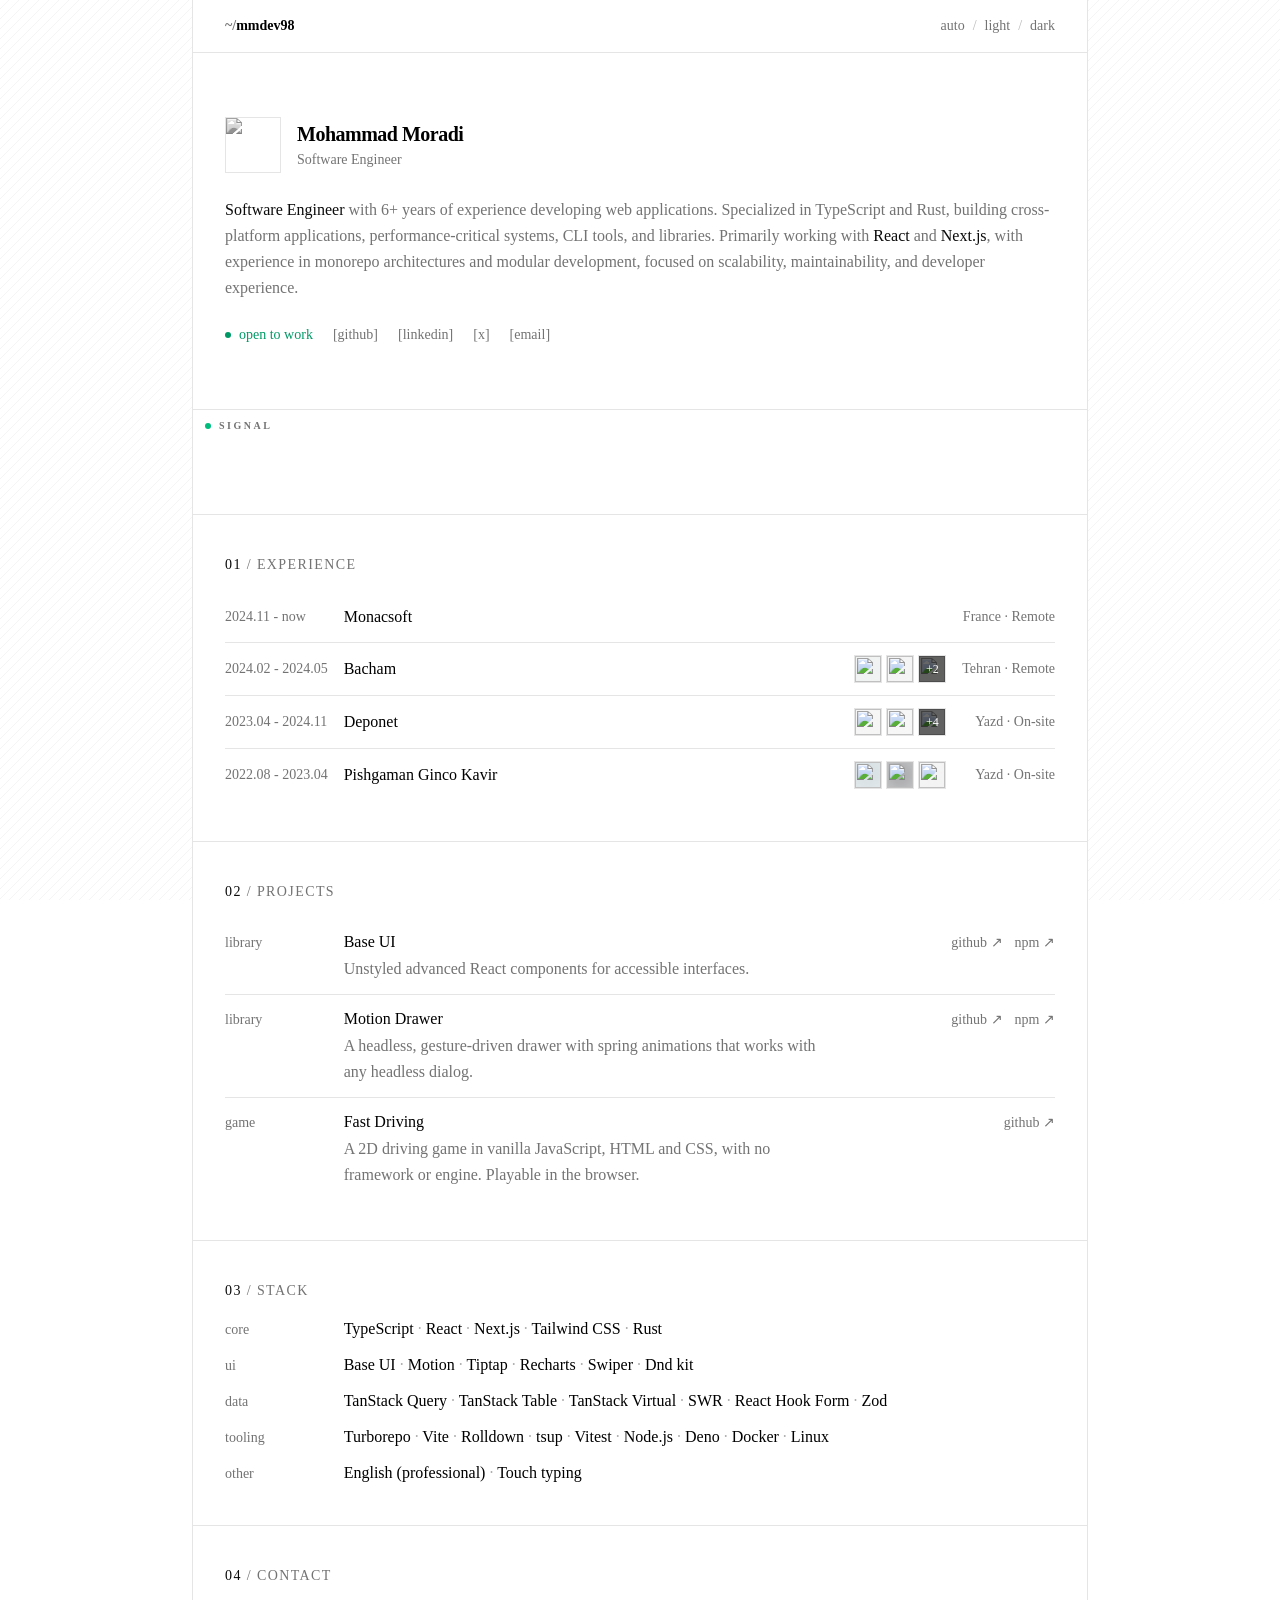
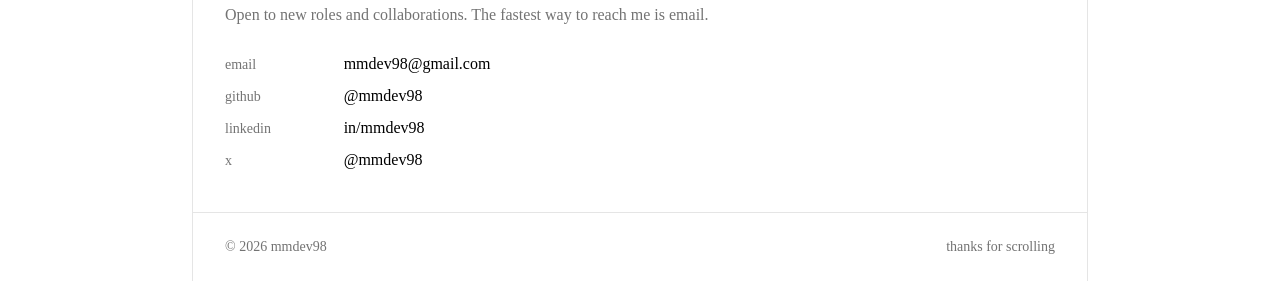
==== commit cad0a770: "Deploy b40f7cb50a456ce8c56cd55d747d27af70ed5ca2 mmdev98/mmdev98@b40f7cb50a456ce8c56cd55d747d27af70ed" ====
--- a/index.html
+++ b/index.html
@@ -1,4 +1,4 @@
-<!DOCTYPE html><html lang="en" dir="ltr" data-scroll-behavior="smooth"><head><meta charSet="utf-8"/><meta name="viewport" content="width=device-width, initial-scale=1, maximum-scale=1"/><link rel="preload" href="/_next/static/media/70bc3e132a0a741e-s.p.3t6q91iet4nsy.woff2" as="font" crossorigin="" type="font/woff2"/><link rel="preload" href="/_next/static/media/83afe278b6a6bb3c-s.p.2bn3s6zvc0dyp.woff2" as="font" crossorigin="" type="font/woff2"/><link rel="preload" as="image" href="/_next/static/media/me.1fey25ulodddv.jpg"/><link rel="stylesheet" href="/_next/static/chunks/1u4kc-c3o_bn-.css" data-precedence="next"/><link rel="preload" as="script" fetchPriority="low" href="/_next/static/chunks/2g49ir6_3u95x.js"/><script src="/_next/static/chunks/1aqfnv02aa_5w.js" async=""></script><script src="/_next/static/chunks/2fnossysrrigi.js" async=""></script><script src="/_next/static/chunks/16vwrhhb1l47h.js" async=""></script><script src="/_next/static/chunks/06e6v-p27b9oc.js" async=""></script><script src="/_next/static/chunks/turbopack-3b4am4300zgu8.js" async=""></script><script src="/_next/static/chunks/2xre82nfmn38v.js" async=""></script><script src="/_next/static/chunks/087pxfta5g01c.js" async=""></script><script src="/_next/static/chunks/0ihcn6d7-1xx2.js" async=""></script><script src="/_next/static/chunks/0gh2hkkd1mwnn.js" async=""></script><script src="/_next/static/chunks/14_ug4whud_-c.js" async=""></script><script src="/_next/static/chunks/0t2ual73esihb.js" async=""></script><script src="/_next/static/chunks/0krmzpmnxkn5z.js" async=""></script><script src="/_next/static/chunks/0jn81unfk2k7w.js" async=""></script><meta name="next-size-adjust" content=""/><meta name="theme-color" content="hsl(0 0% 12%)"/><meta name="theme-color" content="white"/><title>Mohammad Moradi | Software Engineer</title><meta name="description" content="Mohammad Moradi is a software engineer with over 6 years of experience specializing in TypeScript and Rust, building high-performance web applications."/><link rel="manifest" href="/manifest.webmanifest"/><meta name="robots" content="index, follow"/><meta name="googlebot" content="index, follow, max-video-preview:-1, max-image-preview:large, max-snippet:-1"/><link rel="canonical" href="https://rsdev64.github.io/"/><meta property="og:title" content="Mohammad Moradi | Software Engineer"/><meta property="og:description" content="Mohammad Moradi is a software engineer with over 6 years of experience specializing in TypeScript and Rust, building high-performance web applications."/><meta property="og:url" content="https://rsdev64.github.io/"/><meta property="og:site_name" content="Mohammad Moradi | Software Engineer"/><meta property="og:locale" content="en"/><meta property="og:image" content="https://rsdev64.github.io/images/me.jpg"/><meta property="og:image:width" content="1024"/><meta property="og:image:height" content="1024"/><meta property="og:image:alt" content="Mohammad Moradi | Software Engineer"/><meta property="og:type" content="website"/><meta name="twitter:card" content="summary_large_image"/><meta name="twitter:title" content="Mohammad Moradi | Software Engineer"/><meta name="twitter:description" content="Mohammad Moradi is a software engineer with over 6 years of experience specializing in TypeScript and Rust, building high-performance web applications."/><meta name="twitter:image" content="https://rsdev64.github.io/images/me.jpg"/><link rel="icon" href="/favicon.ico?favicon.2ojoghhsay4k0.ico" sizes="48x48" type="image/x-icon"/><link rel="icon" href="/icon1.png?icon1.2a_h8i9j4f7ds.png" sizes="16x16" type="image/png"/><link rel="icon" href="/icon2.png?icon2.124i15350n94v.png" sizes="32x32" type="image/png"/><link rel="apple-touch-icon" href="/apple-icon.png?apple-icon.33rp9ye8hk8vn.png" sizes="180x180" type="image/png"/><script src="/_next/static/chunks/0cz1d0mv5g_q7.js" noModule=""></script></head><body class="font-sans antialiased select-none inter_fd091ad6-module__giF-bG__variable jetbrains_mono_6104e6b7-module__s6uLTa__variable"><div hidden=""><!--$--><!--/$--></div><script>((a,b,c,d,e,f,g,h)=>{let i=document.documentElement,j=["light","dark"];function k(b){var c;(Array.isArray(a)?a:[a]).forEach(a=>{let c="class"===a,d=c&&f?e.map(a=>f[a]||a):e;c?(i.classList.remove(...d),i.classList.add(f&&f[b]?f[b]:b)):i.setAttribute(a,b)}),c=b,h&&j.includes(c)&&(i.style.colorScheme=c)}if(d)k(d);else try{let a=localStorage.getItem(b)||c,d=g&&"system"===a?window.matchMedia("(prefers-color-scheme: dark)").matches?"dark":"light":a;k(d)}catch(a){}})("class","theme","system",null,["light","dark"],null,true,true)</script><style>
+<!DOCTYPE html><html lang="en" dir="ltr" data-scroll-behavior="smooth"><head><meta charSet="utf-8"/><meta name="viewport" content="width=device-width, initial-scale=1, maximum-scale=1"/><link rel="preload" href="/_next/static/media/70bc3e132a0a741e-s.p.3t6q91iet4nsy.woff2" as="font" crossorigin="" type="font/woff2"/><link rel="preload" href="/_next/static/media/83afe278b6a6bb3c-s.p.2bn3s6zvc0dyp.woff2" as="font" crossorigin="" type="font/woff2"/><link rel="preload" as="image" href="/_next/static/media/me.1fey25ulodddv.jpg"/><link rel="stylesheet" href="/_next/static/chunks/1u4kc-c3o_bn-.css" data-precedence="next"/><link rel="preload" as="script" fetchPriority="low" href="/_next/static/chunks/2g49ir6_3u95x.js"/><script src="/_next/static/chunks/1aqfnv02aa_5w.js" async=""></script><script src="/_next/static/chunks/2fnossysrrigi.js" async=""></script><script src="/_next/static/chunks/16vwrhhb1l47h.js" async=""></script><script src="/_next/static/chunks/06e6v-p27b9oc.js" async=""></script><script src="/_next/static/chunks/turbopack-3b4am4300zgu8.js" async=""></script><script src="/_next/static/chunks/2xre82nfmn38v.js" async=""></script><script src="/_next/static/chunks/087pxfta5g01c.js" async=""></script><script src="/_next/static/chunks/0ihcn6d7-1xx2.js" async=""></script><script src="/_next/static/chunks/0gh2hkkd1mwnn.js" async=""></script><script src="/_next/static/chunks/14_ug4whud_-c.js" async=""></script><script src="/_next/static/chunks/0t2ual73esihb.js" async=""></script><script src="/_next/static/chunks/0krmzpmnxkn5z.js" async=""></script><script src="/_next/static/chunks/0mtb6gm9zvnoj.js" async=""></script><meta name="next-size-adjust" content=""/><meta name="theme-color" content="hsl(0 0% 12%)"/><meta name="theme-color" content="white"/><title>Mohammad Moradi | Software Engineer</title><meta name="description" content="Mohammad Moradi is a software engineer with over 6 years of experience specializing in TypeScript and Rust, building high-performance web applications."/><link rel="manifest" href="/manifest.webmanifest"/><meta name="robots" content="index, follow"/><meta name="googlebot" content="index, follow, max-video-preview:-1, max-image-preview:large, max-snippet:-1"/><link rel="canonical" href="https://rsdev64.github.io/"/><meta property="og:title" content="Mohammad Moradi | Software Engineer"/><meta property="og:description" content="Mohammad Moradi is a software engineer with over 6 years of experience specializing in TypeScript and Rust, building high-performance web applications."/><meta property="og:url" content="https://rsdev64.github.io/"/><meta property="og:site_name" content="Mohammad Moradi | Software Engineer"/><meta property="og:locale" content="en"/><meta property="og:image" content="https://rsdev64.github.io/images/me.jpg"/><meta property="og:image:width" content="1024"/><meta property="og:image:height" content="1024"/><meta property="og:image:alt" content="Mohammad Moradi | Software Engineer"/><meta property="og:type" content="website"/><meta name="twitter:card" content="summary_large_image"/><meta name="twitter:title" content="Mohammad Moradi | Software Engineer"/><meta name="twitter:description" content="Mohammad Moradi is a software engineer with over 6 years of experience specializing in TypeScript and Rust, building high-performance web applications."/><meta name="twitter:image" content="https://rsdev64.github.io/images/me.jpg"/><link rel="icon" href="/favicon.ico?favicon.2ojoghhsay4k0.ico" sizes="48x48" type="image/x-icon"/><link rel="icon" href="/icon1.png?icon1.2a_h8i9j4f7ds.png" sizes="16x16" type="image/png"/><link rel="icon" href="/icon2.png?icon2.124i15350n94v.png" sizes="32x32" type="image/png"/><link rel="apple-touch-icon" href="/apple-icon.png?apple-icon.33rp9ye8hk8vn.png" sizes="180x180" type="image/png"/><script src="/_next/static/chunks/0cz1d0mv5g_q7.js" noModule=""></script></head><body class="font-sans antialiased select-none inter_fd091ad6-module__giF-bG__variable jetbrains_mono_6104e6b7-module__s6uLTa__variable"><div hidden=""><!--$--><!--/$--></div><script>((a,b,c,d,e,f,g,h)=>{let i=document.documentElement,j=["light","dark"];function k(b){var c;(Array.isArray(a)?a:[a]).forEach(a=>{let c="class"===a,d=c&&f?e.map(a=>f[a]||a):e;c?(i.classList.remove(...d),i.classList.add(f&&f[b]?f[b]:b)):i.setAttribute(a,b)}),c=b,h&&j.includes(c)&&(i.style.colorScheme=c)}if(d)k(d);else try{let a=localStorage.getItem(b)||c,d=g&&"system"===a?window.matchMedia("(prefers-color-scheme: dark)").matches?"dark":"light":a;k(d)}catch(a){}})("class","theme","system",null,["light","dark"],null,true,true)</script><style>
 :root {
   --bprogress-color: var(--color-primary);
   --bprogress-height: 3px;
@@ -119,4 +119,4 @@
   from { left: -80%; width: 80%; }
   to { left: 110%; width: 10%; }
 }
-</style><!--$!--><template data-dgst="BAILOUT_TO_CLIENT_SIDE_RENDERING"></template><!--/$--><div><header class="sticky top-0 z-2"><div class="bg-background mx-auto flex w-full max-w-4xl items-center justify-between gap-4 border-x border-b px-6 py-4 font-mono text-sm lg:px-8"><a dir="ltr" class="font-semibold underline-offset-4 outline-none hover:underline focus-visible:underline" href="/"><span class="text-muted-foreground">~/</span>mmdev98</a><div dir="ltr" class="font-mono"><button type="button" aria-label="Theme: auto. Switch to auto" class="text-foreground underline-offset-4 outline-none hover:underline focus-visible:underline sm:hidden">auto</button><div role="radiogroup" aria-label="Theme" class="flex items-center gap-2 max-sm:hidden"><button type="button" role="radio" aria-checked="false" class="underline-offset-4 transition-colors outline-none hover:underline focus-visible:underline text-muted-foreground hover:text-foreground">auto</button><span aria-hidden="true" class="text-muted-foreground/50">/</span><button type="button" role="radio" aria-checked="false" class="underline-offset-4 transition-colors outline-none hover:underline focus-visible:underline text-muted-foreground hover:text-foreground">light</button><span aria-hidden="true" class="text-muted-foreground/50">/</span><button type="button" role="radio" aria-checked="false" class="underline-offset-4 transition-colors outline-none hover:underline focus-visible:underline text-muted-foreground hover:text-foreground">dark</button></div></div></div></header><div class="bg-background relative z-1 mx-auto flex min-h-svh w-full max-w-4xl flex-col border-x"><main class="flex-1"><div class="bg-background"><div class="divide-y sm:grid sm:grid-cols-[auto_1fr_auto_auto] sm:gap-x-4"><section class="px-6 py-12 md:py-16 lg:px-8 sm:col-span-full"><div class="flex items-center gap-4"><button type="button" aria-label="Open photo of Mohammad Moradi" class="focus-visible:outline-foreground shrink-0 cursor-zoom-in focus-visible:outline-2 focus-visible:outline-offset-2 data-flying:invisible data-pending:cursor-wait data-popup-open:invisible"><img alt="Mohammad Moradi" width="56" height="56" decoding="async" data-nimg="1" class="size-14 border object-cover grayscale transition-[filter] duration-300 hover:grayscale-0" style="color:transparent" src="/_next/static/media/me.1fey25ulodddv.jpg"/></button><div><h1 class="text-xl font-semibold tracking-tight">Mohammad Moradi</h1><p class="text-muted-foreground mt-0.5 font-mono text-sm">Software Engineer</p></div></div><p class="text-muted-foreground mt-6 leading-relaxed"><span class="text-foreground font-medium">Software Engineer</span> with 6+ years of experience developing web applications. Specialized in TypeScript and Rust, building cross-platform applications, performance-critical systems, CLI tools, and libraries. Primarily working with <span class="text-foreground font-medium">React</span> and<!-- --> <span class="text-foreground font-medium">Next.js</span>, with experience in monorepo architectures and modular development, focused on scalability, maintainability, and developer experience.</p><ul dir="ltr" class="mt-6 flex flex-wrap gap-x-3 gap-y-2 font-mono text-sm sm:gap-x-5"><li class="flex basis-full items-center gap-2 text-emerald-600 sm:basis-auto dark:text-emerald-400"><span class="size-1.5 rounded-full bg-current"></span>open to work</li><li><a target="_blank" rel="noopener noreferrer" class="hover:text-foreground focus-visible:text-foreground text-muted-foreground underline-offset-4 outline-none hover:underline focus-visible:underline" href="https://github.com/mmdev98">[<!-- -->github<!-- -->]</a></li><li><a target="_blank" rel="noopener noreferrer" class="hover:text-foreground focus-visible:text-foreground text-muted-foreground underline-offset-4 outline-none hover:underline focus-visible:underline" href="https://www.linkedin.com/in/mmdev98">[<!-- -->linkedin<!-- -->]</a></li><li><a target="_blank" rel="noopener noreferrer" class="hover:text-foreground focus-visible:text-foreground text-muted-foreground underline-offset-4 outline-none hover:underline focus-visible:underline" href="https://x.com/mmdev98">[<!-- -->x<!-- -->]</a></li><li><a rel="noopener noreferrer" class="hover:text-foreground focus-visible:text-foreground text-muted-foreground underline-offset-4 outline-none hover:underline focus-visible:underline" href="mailto:mmdev98@gmail.com">[<!-- -->email<!-- -->]</a></li></ul></section><section class="relative sm:col-span-full"><div dir="ltr" class="bg-background text-foreground relative h-24 w-full overflow-hidden md:h-26 [--dm-green:#047857] [--dm-indigo:#4338ca] [--dm-orange:#c2410c] [--dm-teal:#0f766e] dark:[--dm-green:#34d399] dark:[--dm-indigo:#5364d5] dark:[--dm-orange:#f97316] dark:[--dm-teal:#45d8cc]"><div class="size-full overflow-hidden absolute inset-0"><canvas class="pointer-events-none absolute inset-0 size-full"></canvas><div aria-hidden="true" class="pointer-events-none absolute size-0 overflow-hidden opacity-0"></div></div><div class="text-2xs text-muted-foreground pointer-events-none absolute top-2 left-3 flex items-center gap-2 font-mono font-semibold tracking-[0.25em] uppercase"><span class="size-1.5 animate-pulse rounded-full bg-emerald-500"></span>Signal</div></div></section><section id="experience" class="grid scroll-mt-16 grid-cols-1 gap-4 px-6 py-10 sm:col-span-full sm:grid-cols-subgrid lg:px-8"><h2 class="text-muted-foreground font-mono text-sm tracking-widest uppercase sm:col-span-full"><span class="text-foreground">01</span> / <!-- -->Experience</h2><div class="min-w-0 sm:col-span-full sm:grid sm:grid-cols-subgrid"><ul class="divide-y sm:col-span-full sm:grid sm:grid-cols-subgrid"><li class="grid min-h-13 grid-cols-[1fr_auto] items-center gap-x-4 gap-y-1 py-3 text-base sm:col-span-full sm:grid-cols-subgrid"><span class="text-muted-foreground col-start-1 row-start-1 font-mono text-sm">2024.11<!-- --> -<!-- --> <!-- -->now</span><span class="col-start-1 row-start-2 font-medium sm:col-start-2 sm:row-start-1">Monacsoft</span><span class="text-muted-foreground col-start-2 row-start-1 text-end font-mono text-sm sm:col-start-4">France · Remote</span></li><li class="grid min-h-13 grid-cols-[1fr_auto] items-center gap-x-4 gap-y-1 py-3 text-base sm:col-span-full sm:grid-cols-subgrid"><span class="text-muted-foreground col-start-1 row-start-1 font-mono text-sm">2024.02<!-- --> -<!-- --> <!-- -->2024.05</span><span class="col-start-1 row-start-2 font-medium sm:col-start-2 sm:row-start-1">Bacham</span><div class="flex gap-1 col-start-2 row-start-2 justify-self-end sm:col-start-3 sm:row-start-1 sm:justify-self-start"><button type="button" aria-label="Open Bacham screenshot 1" class="bg-muted relative size-7 shrink-0 cursor-zoom-in overflow-hidden border transition-colors hover:border-foreground/50 data-flying:invisible data-pending:cursor-wait data-popup-open:invisible focus-visible:outline-foreground focus-visible:outline-2 focus-visible:outline-offset-1"><img alt="" loading="lazy" decoding="async" data-nimg="fill" class="object-cover object-center" style="position:absolute;height:100%;width:100%;left:0;top:0;right:0;bottom:0;color:transparent;background-size:cover;background-position:50% 50%;background-repeat:no-repeat;background-image:url(&quot;data:image/svg+xml;charset=utf-8,%3Csvg xmlns=&#x27;http://www.w3.org/2000/svg&#x27; %3E%3Cfilter id=&#x27;b&#x27; color-interpolation-filters=&#x27;sRGB&#x27;%3E%3CfeGaussianBlur stdDeviation=&#x27;20&#x27;/%3E%3CfeColorMatrix values=&#x27;1 0 0 0 0 0 1 0 0 0 0 0 1 0 0 0 0 0 100 -1&#x27; result=&#x27;s&#x27;/%3E%3CfeFlood x=&#x27;0&#x27; y=&#x27;0&#x27; width=&#x27;100%25&#x27; height=&#x27;100%25&#x27;/%3E%3CfeComposite operator=&#x27;out&#x27; in=&#x27;s&#x27;/%3E%3CfeComposite in2=&#x27;SourceGraphic&#x27;/%3E%3CfeGaussianBlur stdDeviation=&#x27;20&#x27;/%3E%3C/filter%3E%3Cimage width=&#x27;100%25&#x27; height=&#x27;100%25&#x27; x=&#x27;0&#x27; y=&#x27;0&#x27; preserveAspectRatio=&#x27;none&#x27; style=&#x27;filter: url(%23b);&#x27; href=&#x27;[data-uri]&#x27;/%3E%3C/svg%3E&quot;)" src="/images/gallery/bacham/01.png"/></button><button type="button" aria-label="Open Bacham screenshot 2" class="bg-muted relative size-7 shrink-0 cursor-zoom-in overflow-hidden border transition-colors hover:border-foreground/50 data-flying:invisible data-pending:cursor-wait data-popup-open:invisible focus-visible:outline-foreground focus-visible:outline-2 focus-visible:outline-offset-1"><img alt="" loading="lazy" decoding="async" data-nimg="fill" class="object-cover object-center" style="position:absolute;height:100%;width:100%;left:0;top:0;right:0;bottom:0;color:transparent;background-size:cover;background-position:50% 50%;background-repeat:no-repeat;background-image:url(&quot;data:image/svg+xml;charset=utf-8,%3Csvg xmlns=&#x27;http://www.w3.org/2000/svg&#x27; %3E%3Cfilter id=&#x27;b&#x27; color-interpolation-filters=&#x27;sRGB&#x27;%3E%3CfeGaussianBlur stdDeviation=&#x27;20&#x27;/%3E%3CfeColorMatrix values=&#x27;1 0 0 0 0 0 1 0 0 0 0 0 1 0 0 0 0 0 100 -1&#x27; result=&#x27;s&#x27;/%3E%3CfeFlood x=&#x27;0&#x27; y=&#x27;0&#x27; width=&#x27;100%25&#x27; height=&#x27;100%25&#x27;/%3E%3CfeComposite operator=&#x27;out&#x27; in=&#x27;s&#x27;/%3E%3CfeComposite in2=&#x27;SourceGraphic&#x27;/%3E%3CfeGaussianBlur stdDeviation=&#x27;20&#x27;/%3E%3C/filter%3E%3Cimage width=&#x27;100%25&#x27; height=&#x27;100%25&#x27; x=&#x27;0&#x27; y=&#x27;0&#x27; preserveAspectRatio=&#x27;none&#x27; style=&#x27;filter: url(%23b);&#x27; href=&#x27;[data-uri]&#x27;/%3E%3C/svg%3E&quot;)" src="/images/gallery/bacham/02.png"/></button><button type="button" aria-label="Open Bacham screenshot 3 and 1 more" class="bg-muted relative size-7 shrink-0 cursor-zoom-in overflow-hidden border transition-colors hover:border-foreground/50 data-flying:invisible data-pending:cursor-wait data-popup-open:invisible focus-visible:outline-foreground focus-visible:outline-2 focus-visible:outline-offset-1"><img alt="" loading="lazy" decoding="async" data-nimg="fill" class="object-cover object-center" style="position:absolute;height:100%;width:100%;left:0;top:0;right:0;bottom:0;color:transparent;background-size:cover;background-position:50% 50%;background-repeat:no-repeat;background-image:url(&quot;data:image/svg+xml;charset=utf-8,%3Csvg xmlns=&#x27;http://www.w3.org/2000/svg&#x27; %3E%3Cfilter id=&#x27;b&#x27; color-interpolation-filters=&#x27;sRGB&#x27;%3E%3CfeGaussianBlur stdDeviation=&#x27;20&#x27;/%3E%3CfeColorMatrix values=&#x27;1 0 0 0 0 0 1 0 0 0 0 0 1 0 0 0 0 0 100 -1&#x27; result=&#x27;s&#x27;/%3E%3CfeFlood x=&#x27;0&#x27; y=&#x27;0&#x27; width=&#x27;100%25&#x27; height=&#x27;100%25&#x27;/%3E%3CfeComposite operator=&#x27;out&#x27; in=&#x27;s&#x27;/%3E%3CfeComposite in2=&#x27;SourceGraphic&#x27;/%3E%3CfeGaussianBlur stdDeviation=&#x27;20&#x27;/%3E%3C/filter%3E%3Cimage width=&#x27;100%25&#x27; height=&#x27;100%25&#x27; x=&#x27;0&#x27; y=&#x27;0&#x27; preserveAspectRatio=&#x27;none&#x27; style=&#x27;filter: url(%23b);&#x27; href=&#x27;[data-uri]&#x27;/%3E%3C/svg%3E&quot;)" src="/images/gallery/bacham/03.png"/><span class="absolute inset-0 flex items-center justify-center bg-black/60 font-mono text-xs text-white">+<!-- -->2</span></button></div><span class="text-muted-foreground col-start-2 row-start-1 text-end font-mono text-sm sm:col-start-4">Tehran · Remote</span></li><li class="grid min-h-13 grid-cols-[1fr_auto] items-center gap-x-4 gap-y-1 py-3 text-base sm:col-span-full sm:grid-cols-subgrid"><span class="text-muted-foreground col-start-1 row-start-1 font-mono text-sm">2023.04<!-- --> -<!-- --> <!-- -->2024.11</span><span class="col-start-1 row-start-2 font-medium sm:col-start-2 sm:row-start-1">Deponet</span><div class="flex gap-1 col-start-2 row-start-2 justify-self-end sm:col-start-3 sm:row-start-1 sm:justify-self-start"><button type="button" aria-label="Open Deponet screenshot 1" class="bg-muted relative size-7 shrink-0 cursor-zoom-in overflow-hidden border transition-colors hover:border-foreground/50 data-flying:invisible data-pending:cursor-wait data-popup-open:invisible focus-visible:outline-foreground focus-visible:outline-2 focus-visible:outline-offset-1"><img alt="" loading="lazy" decoding="async" data-nimg="fill" class="object-cover object-center" style="position:absolute;height:100%;width:100%;left:0;top:0;right:0;bottom:0;color:transparent;background-size:cover;background-position:50% 50%;background-repeat:no-repeat;background-image:url(&quot;data:image/svg+xml;charset=utf-8,%3Csvg xmlns=&#x27;http://www.w3.org/2000/svg&#x27; %3E%3Cfilter id=&#x27;b&#x27; color-interpolation-filters=&#x27;sRGB&#x27;%3E%3CfeGaussianBlur stdDeviation=&#x27;20&#x27;/%3E%3CfeColorMatrix values=&#x27;1 0 0 0 0 0 1 0 0 0 0 0 1 0 0 0 0 0 100 -1&#x27; result=&#x27;s&#x27;/%3E%3CfeFlood x=&#x27;0&#x27; y=&#x27;0&#x27; width=&#x27;100%25&#x27; height=&#x27;100%25&#x27;/%3E%3CfeComposite operator=&#x27;out&#x27; in=&#x27;s&#x27;/%3E%3CfeComposite in2=&#x27;SourceGraphic&#x27;/%3E%3CfeGaussianBlur stdDeviation=&#x27;20&#x27;/%3E%3C/filter%3E%3Cimage width=&#x27;100%25&#x27; height=&#x27;100%25&#x27; x=&#x27;0&#x27; y=&#x27;0&#x27; preserveAspectRatio=&#x27;none&#x27; style=&#x27;filter: url(%23b);&#x27; href=&#x27;[data-uri]&#x27;/%3E%3C/svg%3E&quot;)" src="/images/gallery/deponet/01.png"/></button><button type="button" aria-label="Open Deponet screenshot 2" class="bg-muted relative size-7 shrink-0 cursor-zoom-in overflow-hidden border transition-colors hover:border-foreground/50 data-flying:invisible data-pending:cursor-wait data-popup-open:invisible focus-visible:outline-foreground focus-visible:outline-2 focus-visible:outline-offset-1"><img alt="" loading="lazy" decoding="async" data-nimg="fill" class="object-cover object-center" style="position:absolute;height:100%;width:100%;left:0;top:0;right:0;bottom:0;color:transparent;background-size:cover;background-position:50% 50%;background-repeat:no-repeat;background-image:url(&quot;data:image/svg+xml;charset=utf-8,%3Csvg xmlns=&#x27;http://www.w3.org/2000/svg&#x27; %3E%3Cfilter id=&#x27;b&#x27; color-interpolation-filters=&#x27;sRGB&#x27;%3E%3CfeGaussianBlur stdDeviation=&#x27;20&#x27;/%3E%3CfeColorMatrix values=&#x27;1 0 0 0 0 0 1 0 0 0 0 0 1 0 0 0 0 0 100 -1&#x27; result=&#x27;s&#x27;/%3E%3CfeFlood x=&#x27;0&#x27; y=&#x27;0&#x27; width=&#x27;100%25&#x27; height=&#x27;100%25&#x27;/%3E%3CfeComposite operator=&#x27;out&#x27; in=&#x27;s&#x27;/%3E%3CfeComposite in2=&#x27;SourceGraphic&#x27;/%3E%3CfeGaussianBlur stdDeviation=&#x27;20&#x27;/%3E%3C/filter%3E%3Cimage width=&#x27;100%25&#x27; height=&#x27;100%25&#x27; x=&#x27;0&#x27; y=&#x27;0&#x27; preserveAspectRatio=&#x27;none&#x27; style=&#x27;filter: url(%23b);&#x27; href=&#x27;[data-uri]&#x27;/%3E%3C/svg%3E&quot;)" src="/images/gallery/deponet/02.png"/></button><button type="button" aria-label="Open Deponet screenshot 3 and 3 more" class="bg-muted relative size-7 shrink-0 cursor-zoom-in overflow-hidden border transition-colors hover:border-foreground/50 data-flying:invisible data-pending:cursor-wait data-popup-open:invisible focus-visible:outline-foreground focus-visible:outline-2 focus-visible:outline-offset-1"><img alt="" loading="lazy" decoding="async" data-nimg="fill" class="object-cover object-center" style="position:absolute;height:100%;width:100%;left:0;top:0;right:0;bottom:0;color:transparent;background-size:cover;background-position:50% 50%;background-repeat:no-repeat;background-image:url(&quot;data:image/svg+xml;charset=utf-8,%3Csvg xmlns=&#x27;http://www.w3.org/2000/svg&#x27; %3E%3Cfilter id=&#x27;b&#x27; color-interpolation-filters=&#x27;sRGB&#x27;%3E%3CfeGaussianBlur stdDeviation=&#x27;20&#x27;/%3E%3CfeColorMatrix values=&#x27;1 0 0 0 0 0 1 0 0 0 0 0 1 0 0 0 0 0 100 -1&#x27; result=&#x27;s&#x27;/%3E%3CfeFlood x=&#x27;0&#x27; y=&#x27;0&#x27; width=&#x27;100%25&#x27; height=&#x27;100%25&#x27;/%3E%3CfeComposite operator=&#x27;out&#x27; in=&#x27;s&#x27;/%3E%3CfeComposite in2=&#x27;SourceGraphic&#x27;/%3E%3CfeGaussianBlur stdDeviation=&#x27;20&#x27;/%3E%3C/filter%3E%3Cimage width=&#x27;100%25&#x27; height=&#x27;100%25&#x27; x=&#x27;0&#x27; y=&#x27;0&#x27; preserveAspectRatio=&#x27;none&#x27; style=&#x27;filter: url(%23b);&#x27; href=&#x27;[data-uri]&#x27;/%3E%3C/svg%3E&quot;)" src="/images/gallery/deponet/03.png"/><span class="absolute inset-0 flex items-center justify-center bg-black/60 font-mono text-xs text-white">+<!-- -->4</span></button></div><span class="text-muted-foreground col-start-2 row-start-1 text-end font-mono text-sm sm:col-start-4">Yazd · On-site</span></li><li class="grid min-h-13 grid-cols-[1fr_auto] items-center gap-x-4 gap-y-1 py-3 text-base sm:col-span-full sm:grid-cols-subgrid"><span class="text-muted-foreground col-start-1 row-start-1 font-mono text-sm">2022.08<!-- --> -<!-- --> <!-- -->2023.04</span><span class="col-start-1 row-start-2 font-medium sm:col-start-2 sm:row-start-1">Pishgaman Ginco Kavir</span><div class="flex gap-1 col-start-2 row-start-2 justify-self-end sm:col-start-3 sm:row-start-1 sm:justify-self-start"><button type="button" aria-label="Open Gincoplus screenshot 1" class="bg-muted relative size-7 shrink-0 cursor-zoom-in overflow-hidden border transition-colors hover:border-foreground/50 data-flying:invisible data-pending:cursor-wait data-popup-open:invisible focus-visible:outline-foreground focus-visible:outline-2 focus-visible:outline-offset-1"><img alt="" loading="lazy" decoding="async" data-nimg="fill" class="object-cover object-center" style="position:absolute;height:100%;width:100%;left:0;top:0;right:0;bottom:0;color:transparent;background-size:cover;background-position:50% 50%;background-repeat:no-repeat;background-image:url(&quot;data:image/svg+xml;charset=utf-8,%3Csvg xmlns=&#x27;http://www.w3.org/2000/svg&#x27; %3E%3Cfilter id=&#x27;b&#x27; color-interpolation-filters=&#x27;sRGB&#x27;%3E%3CfeGaussianBlur stdDeviation=&#x27;20&#x27;/%3E%3CfeColorMatrix values=&#x27;1 0 0 0 0 0 1 0 0 0 0 0 1 0 0 0 0 0 100 -1&#x27; result=&#x27;s&#x27;/%3E%3CfeFlood x=&#x27;0&#x27; y=&#x27;0&#x27; width=&#x27;100%25&#x27; height=&#x27;100%25&#x27;/%3E%3CfeComposite operator=&#x27;out&#x27; in=&#x27;s&#x27;/%3E%3CfeComposite in2=&#x27;SourceGraphic&#x27;/%3E%3CfeGaussianBlur stdDeviation=&#x27;20&#x27;/%3E%3C/filter%3E%3Cimage width=&#x27;100%25&#x27; height=&#x27;100%25&#x27; x=&#x27;0&#x27; y=&#x27;0&#x27; preserveAspectRatio=&#x27;none&#x27; style=&#x27;filter: url(%23b);&#x27; href=&#x27;[data-uri]&#x27;/%3E%3C/svg%3E&quot;)" src="/images/gallery/gincoplus/01.jpg"/></button><button type="button" aria-label="Open Gincoplus screenshot 2" class="bg-muted relative size-7 shrink-0 cursor-zoom-in overflow-hidden border transition-colors hover:border-foreground/50 data-flying:invisible data-pending:cursor-wait data-popup-open:invisible focus-visible:outline-foreground focus-visible:outline-2 focus-visible:outline-offset-1"><img alt="" loading="lazy" decoding="async" data-nimg="fill" class="object-cover object-center" style="position:absolute;height:100%;width:100%;left:0;top:0;right:0;bottom:0;color:transparent;background-size:cover;background-position:50% 50%;background-repeat:no-repeat;background-image:url(&quot;data:image/svg+xml;charset=utf-8,%3Csvg xmlns=&#x27;http://www.w3.org/2000/svg&#x27; %3E%3Cfilter id=&#x27;b&#x27; color-interpolation-filters=&#x27;sRGB&#x27;%3E%3CfeGaussianBlur stdDeviation=&#x27;20&#x27;/%3E%3CfeColorMatrix values=&#x27;1 0 0 0 0 0 1 0 0 0 0 0 1 0 0 0 0 0 100 -1&#x27; result=&#x27;s&#x27;/%3E%3CfeFlood x=&#x27;0&#x27; y=&#x27;0&#x27; width=&#x27;100%25&#x27; height=&#x27;100%25&#x27;/%3E%3CfeComposite operator=&#x27;out&#x27; in=&#x27;s&#x27;/%3E%3CfeComposite in2=&#x27;SourceGraphic&#x27;/%3E%3CfeGaussianBlur stdDeviation=&#x27;20&#x27;/%3E%3C/filter%3E%3Cimage width=&#x27;100%25&#x27; height=&#x27;100%25&#x27; x=&#x27;0&#x27; y=&#x27;0&#x27; preserveAspectRatio=&#x27;none&#x27; style=&#x27;filter: url(%23b);&#x27; href=&#x27;[data-uri]&#x27;/%3E%3C/svg%3E&quot;)" src="/images/gallery/gincoplus/02.jpg"/></button><button type="button" aria-label="Open Admin Gincoplus screenshot 1" class="bg-muted relative size-7 shrink-0 cursor-zoom-in overflow-hidden border transition-colors hover:border-foreground/50 data-flying:invisible data-pending:cursor-wait data-popup-open:invisible focus-visible:outline-foreground focus-visible:outline-2 focus-visible:outline-offset-1"><img alt="" loading="lazy" decoding="async" data-nimg="fill" class="object-cover object-center" style="position:absolute;height:100%;width:100%;left:0;top:0;right:0;bottom:0;color:transparent;background-size:cover;background-position:50% 50%;background-repeat:no-repeat;background-image:url(&quot;data:image/svg+xml;charset=utf-8,%3Csvg xmlns=&#x27;http://www.w3.org/2000/svg&#x27; %3E%3Cfilter id=&#x27;b&#x27; color-interpolation-filters=&#x27;sRGB&#x27;%3E%3CfeGaussianBlur stdDeviation=&#x27;20&#x27;/%3E%3CfeColorMatrix values=&#x27;1 0 0 0 0 0 1 0 0 0 0 0 1 0 0 0 0 0 100 -1&#x27; result=&#x27;s&#x27;/%3E%3CfeFlood x=&#x27;0&#x27; y=&#x27;0&#x27; width=&#x27;100%25&#x27; height=&#x27;100%25&#x27;/%3E%3CfeComposite operator=&#x27;out&#x27; in=&#x27;s&#x27;/%3E%3CfeComposite in2=&#x27;SourceGraphic&#x27;/%3E%3CfeGaussianBlur stdDeviation=&#x27;20&#x27;/%3E%3C/filter%3E%3Cimage width=&#x27;100%25&#x27; height=&#x27;100%25&#x27; x=&#x27;0&#x27; y=&#x27;0&#x27; preserveAspectRatio=&#x27;none&#x27; style=&#x27;filter: url(%23b);&#x27; href=&#x27;[data-uri]&#x27;/%3E%3C/svg%3E&quot;)" src="/images/gallery/admin-gincoplus/01.png"/></button></div><span class="text-muted-foreground col-start-2 row-start-1 text-end font-mono text-sm sm:col-start-4">Yazd · On-site</span></li></ul></div></section><section id="projects" class="grid scroll-mt-16 grid-cols-1 gap-4 px-6 py-10 sm:col-span-full sm:grid-cols-subgrid lg:px-8"><h2 class="text-muted-foreground font-mono text-sm tracking-widest uppercase sm:col-span-full"><span class="text-foreground">02</span> / <!-- -->Projects</h2><div class="min-w-0 sm:col-span-full sm:grid sm:grid-cols-subgrid"><ul class="grid grid-cols-[1fr_auto] gap-x-4 divide-y sm:col-span-full sm:grid-cols-subgrid"><li class="col-span-full grid grid-cols-subgrid items-baseline gap-y-1 py-3 text-base"><span class="text-muted-foreground col-start-1 row-start-1 font-mono text-sm">library</span><div class="col-span-2 col-start-1 row-start-2 sm:col-span-1 sm:col-start-2 sm:row-start-1"><h3 class="font-medium">Base UI Plus</h3><p class="text-muted-foreground mt-0.5 leading-relaxed">Unstyled, accessible React components built on Base UI. It powers the gallery on this page.</p></div><span dir="ltr" class="col-start-2 row-start-1 flex justify-end gap-3 font-mono text-sm sm:col-span-2 sm:col-start-3"><a target="_blank" rel="noopener noreferrer" class="text-muted-foreground hover:text-foreground focus-visible:text-foreground underline-offset-4 outline-none hover:underline focus-visible:underline" href="https://github.com/mmdev98/base-ui-plus">github<!-- --> ↗</a><a target="_blank" rel="noopener noreferrer" class="text-muted-foreground hover:text-foreground focus-visible:text-foreground underline-offset-4 outline-none hover:underline focus-visible:underline" href="https://www.npmjs.com/package/@mmdev98/base-ui-plus">npm<!-- --> ↗</a></span></li><li class="col-span-full grid grid-cols-subgrid items-baseline gap-y-1 py-3 text-base"><span class="text-muted-foreground col-start-1 row-start-1 font-mono text-sm">library</span><div class="col-span-2 col-start-1 row-start-2 sm:col-span-1 sm:col-start-2 sm:row-start-1"><h3 class="font-medium">Motion Drawer</h3><p class="text-muted-foreground mt-0.5 leading-relaxed">A headless, gesture-driven drawer with spring animations that works with any headless dialog.</p></div><span dir="ltr" class="col-start-2 row-start-1 flex justify-end gap-3 font-mono text-sm sm:col-span-2 sm:col-start-3"><a target="_blank" rel="noopener noreferrer" class="text-muted-foreground hover:text-foreground focus-visible:text-foreground underline-offset-4 outline-none hover:underline focus-visible:underline" href="https://github.com/mmdev98/motion-drawer">github<!-- --> ↗</a><a target="_blank" rel="noopener noreferrer" class="text-muted-foreground hover:text-foreground focus-visible:text-foreground underline-offset-4 outline-none hover:underline focus-visible:underline" href="https://www.npmjs.com/package/motion-drawer">npm<!-- --> ↗</a></span></li><li class="col-span-full grid grid-cols-subgrid items-baseline gap-y-1 py-3 text-base"><span class="text-muted-foreground col-start-1 row-start-1 font-mono text-sm">game</span><div class="col-span-2 col-start-1 row-start-2 sm:col-span-1 sm:col-start-2 sm:row-start-1"><h3 class="font-medium">Fast Driving</h3><p class="text-muted-foreground mt-0.5 leading-relaxed">A 2D driving game in vanilla JavaScript, HTML and CSS, with no framework or engine. Playable in the browser.</p></div><span dir="ltr" class="col-start-2 row-start-1 flex justify-end gap-3 font-mono text-sm sm:col-span-2 sm:col-start-3"><a target="_blank" rel="noopener noreferrer" class="text-muted-foreground hover:text-foreground focus-visible:text-foreground underline-offset-4 outline-none hover:underline focus-visible:underline" href="https://github.com/mmdev98/fast-driving">github<!-- --> ↗</a></span></li></ul></div></section><section class="grid scroll-mt-16 grid-cols-1 gap-4 px-6 py-10 sm:col-span-full sm:grid-cols-subgrid lg:px-8"><h2 class="text-muted-foreground font-mono text-sm tracking-widest uppercase sm:col-span-full"><span class="text-foreground">03</span> / <!-- -->Stack</h2><div class="min-w-0 sm:col-span-full sm:grid sm:grid-cols-subgrid"><dl class="grid items-baseline gap-x-4 gap-y-4 text-base sm:col-span-full sm:grid-cols-subgrid sm:gap-y-3"><div class="grid gap-y-1 sm:contents"><dt class="text-muted-foreground font-mono text-sm">core</dt><dd class="leading-6 sm:col-span-3"><span class="whitespace-nowrap"><a target="_blank" rel="noopener noreferrer" class="underline-offset-4 outline-none hover:underline focus-visible:underline" href="https://www.typescriptlang.org">TypeScript</a><span class="text-muted-foreground/60"> ·</span></span> <span class="whitespace-nowrap"><a target="_blank" rel="noopener noreferrer" class="underline-offset-4 outline-none hover:underline focus-visible:underline" href="https://react.dev">React</a><span class="text-muted-foreground/60"> ·</span></span> <span class="whitespace-nowrap"><a target="_blank" rel="noopener noreferrer" class="underline-offset-4 outline-none hover:underline focus-visible:underline" href="https://nextjs.org">Next.js</a><span class="text-muted-foreground/60"> ·</span></span> <span class="whitespace-nowrap"><a target="_blank" rel="noopener noreferrer" class="underline-offset-4 outline-none hover:underline focus-visible:underline" href="https://tailwindcss.com">Tailwind CSS</a><span class="text-muted-foreground/60"> ·</span></span> <span class="whitespace-nowrap"><a target="_blank" rel="noopener noreferrer" class="underline-offset-4 outline-none hover:underline focus-visible:underline" href="https://www.rust-lang.org">Rust</a></span> </dd></div><div class="grid gap-y-1 sm:contents"><dt class="text-muted-foreground font-mono text-sm">ui</dt><dd class="leading-6 sm:col-span-3"><span class="whitespace-nowrap"><a target="_blank" rel="noopener noreferrer" class="underline-offset-4 outline-none hover:underline focus-visible:underline" href="https://base-ui.com">Base UI</a><span class="text-muted-foreground/60"> ·</span></span> <span class="whitespace-nowrap"><a target="_blank" rel="noopener noreferrer" class="underline-offset-4 outline-none hover:underline focus-visible:underline" href="https://motion.dev">Motion</a><span class="text-muted-foreground/60"> ·</span></span> <span class="whitespace-nowrap"><a target="_blank" rel="noopener noreferrer" class="underline-offset-4 outline-none hover:underline focus-visible:underline" href="https://tiptap.dev">Tiptap</a><span class="text-muted-foreground/60"> ·</span></span> <span class="whitespace-nowrap"><a target="_blank" rel="noopener noreferrer" class="underline-offset-4 outline-none hover:underline focus-visible:underline" href="https://recharts.org">Recharts</a><span class="text-muted-foreground/60"> ·</span></span> <span class="whitespace-nowrap"><a target="_blank" rel="noopener noreferrer" class="underline-offset-4 outline-none hover:underline focus-visible:underline" href="https://swiperjs.com">Swiper</a><span class="text-muted-foreground/60"> ·</span></span> <span class="whitespace-nowrap"><a target="_blank" rel="noopener noreferrer" class="underline-offset-4 outline-none hover:underline focus-visible:underline" href="https://dndkit.com">Dnd kit</a></span> </dd></div><div class="grid gap-y-1 sm:contents"><dt class="text-muted-foreground font-mono text-sm">data</dt><dd class="leading-6 sm:col-span-3"><span class="whitespace-nowrap"><a target="_blank" rel="noopener noreferrer" class="underline-offset-4 outline-none hover:underline focus-visible:underline" href="https://tanstack.com/query">TanStack Query</a><span class="text-muted-foreground/60"> ·</span></span> <span class="whitespace-nowrap"><a target="_blank" rel="noopener noreferrer" class="underline-offset-4 outline-none hover:underline focus-visible:underline" href="https://tanstack.com/table">TanStack Table</a><span class="text-muted-foreground/60"> ·</span></span> <span class="whitespace-nowrap"><a target="_blank" rel="noopener noreferrer" class="underline-offset-4 outline-none hover:underline focus-visible:underline" href="https://tanstack.com/virtual">TanStack Virtual</a><span class="text-muted-foreground/60"> ·</span></span> <span class="whitespace-nowrap"><a target="_blank" rel="noopener noreferrer" class="underline-offset-4 outline-none hover:underline focus-visible:underline" href="https://swr.vercel.app">SWR</a><span class="text-muted-foreground/60"> ·</span></span> <span class="whitespace-nowrap"><a target="_blank" rel="noopener noreferrer" class="underline-offset-4 outline-none hover:underline focus-visible:underline" href="https://react-hook-form.com">React Hook Form</a><span class="text-muted-foreground/60"> ·</span></span> <span class="whitespace-nowrap"><a target="_blank" rel="noopener noreferrer" class="underline-offset-4 outline-none hover:underline focus-visible:underline" href="https://zod.dev">Zod</a></span> </dd></div><div class="grid gap-y-1 sm:contents"><dt class="text-muted-foreground font-mono text-sm">tooling</dt><dd class="leading-6 sm:col-span-3"><span class="whitespace-nowrap"><a target="_blank" rel="noopener noreferrer" class="underline-offset-4 outline-none hover:underline focus-visible:underline" href="https://turborepo.com">Turborepo</a><span class="text-muted-foreground/60"> ·</span></span> <span class="whitespace-nowrap"><a target="_blank" rel="noopener noreferrer" class="underline-offset-4 outline-none hover:underline focus-visible:underline" href="https://vite.dev">Vite</a><span class="text-muted-foreground/60"> ·</span></span> <span class="whitespace-nowrap"><a target="_blank" rel="noopener noreferrer" class="underline-offset-4 outline-none hover:underline focus-visible:underline" href="https://rolldown.rs">Rolldown</a><span class="text-muted-foreground/60"> ·</span></span> <span class="whitespace-nowrap"><a target="_blank" rel="noopener noreferrer" class="underline-offset-4 outline-none hover:underline focus-visible:underline" href="https://tsup.egoist.dev">tsup</a><span class="text-muted-foreground/60"> ·</span></span> <span class="whitespace-nowrap"><a target="_blank" rel="noopener noreferrer" class="underline-offset-4 outline-none hover:underline focus-visible:underline" href="https://vitest.dev">Vitest</a><span class="text-muted-foreground/60"> ·</span></span> <span class="whitespace-nowrap"><a target="_blank" rel="noopener noreferrer" class="underline-offset-4 outline-none hover:underline focus-visible:underline" href="https://nodejs.org">Node.js</a><span class="text-muted-foreground/60"> ·</span></span> <span class="whitespace-nowrap"><a target="_blank" rel="noopener noreferrer" class="underline-offset-4 outline-none hover:underline focus-visible:underline" href="https://deno.com">Deno</a><span class="text-muted-foreground/60"> ·</span></span> <span class="whitespace-nowrap"><a target="_blank" rel="noopener noreferrer" class="underline-offset-4 outline-none hover:underline focus-visible:underline" href="https://www.docker.com">Docker</a><span class="text-muted-foreground/60"> ·</span></span> <span class="whitespace-nowrap"><a target="_blank" rel="noopener noreferrer" class="underline-offset-4 outline-none hover:underline focus-visible:underline" href="https://www.kernel.org">Linux</a></span> </dd></div><div class="grid gap-y-1 sm:contents"><dt class="text-muted-foreground font-mono text-sm">other</dt><dd class="leading-6 sm:col-span-3"><span class="whitespace-nowrap">English (professional)<span class="text-muted-foreground/60"> ·</span></span> <span class="whitespace-nowrap">Touch typing</span> </dd></div></dl></div></section><section id="contact" class="grid scroll-mt-16 grid-cols-1 gap-4 px-6 py-10 sm:col-span-full sm:grid-cols-subgrid lg:px-8"><h2 class="text-muted-foreground font-mono text-sm tracking-widest uppercase sm:col-span-full"><span class="text-foreground">04</span> / <!-- -->Contact</h2><div class="min-w-0 sm:col-span-full sm:grid sm:grid-cols-subgrid"><p class="text-muted-foreground mb-6 text-base leading-relaxed sm:col-span-full">Open to new roles and collaborations. The fastest way to reach me is email.</p><dl dir="ltr" class="grid grid-cols-[4.5rem_1fr] items-baseline gap-x-4 gap-y-2 text-base sm:col-span-full sm:grid-cols-subgrid"><div class="contents"><dt class="text-muted-foreground font-mono text-sm">email</dt><dd class="sm:col-span-3"><a rel="noopener noreferrer" class="underline-offset-4 outline-none hover:underline focus-visible:underline" href="mailto:mmdev98@gmail.com">mmdev98@gmail.com</a></dd></div><div class="contents"><dt class="text-muted-foreground font-mono text-sm">github</dt><dd class="sm:col-span-3"><a target="_blank" rel="noopener noreferrer" class="underline-offset-4 outline-none hover:underline focus-visible:underline" href="https://github.com/mmdev98">@mmdev98</a></dd></div><div class="contents"><dt class="text-muted-foreground font-mono text-sm">linkedin</dt><dd class="sm:col-span-3"><a target="_blank" rel="noopener noreferrer" class="underline-offset-4 outline-none hover:underline focus-visible:underline" href="https://www.linkedin.com/in/mmdev98">in/mmdev98</a></dd></div><div class="contents"><dt class="text-muted-foreground font-mono text-sm">x</dt><dd class="sm:col-span-3"><a target="_blank" rel="noopener noreferrer" class="underline-offset-4 outline-none hover:underline focus-visible:underline" href="https://x.com/mmdev98">@mmdev98</a></dd></div></dl></div></section></div></div><!--$--><!--/$--></main><footer dir="ltr" class="text-muted-foreground flex justify-between gap-4 border-t px-6 py-6 font-mono text-sm lg:px-8"><span>© <!-- -->2026<!-- --> mmdev98</span><span>thanks for scrolling</span></footer></div><span class="bg-background fixed inset-0 inline-flex bg-size-[10px_10px] bg-fixed [--pattern-fg:var(--color-muted)] bg-[repeating-linear-gradient(315deg,var(--pattern-fg)_0,var(--pattern-fg)_1px,transparent_0,transparent_50%)] will-change-transform"></span></div><script src="/_next/static/chunks/2g49ir6_3u95x.js" id="_R_" async=""></script><script>(self.__next_f=self.__next_f||[]).push([0])</script><script>self.__next_f.push([1,"1:\"$Sreact.fragment\"\n3:I[1795,[\"/_next/static/chunks/2xre82nfmn38v.js\",\"/_next/static/chunks/087pxfta5g01c.js\",\"/_next/static/chunks/0ihcn6d7-1xx2.js\",\"/_next/static/chunks/0gh2hkkd1mwnn.js\",\"/_next/static/chunks/14_ug4whud_-c.js\",\"/_next/static/chunks/0t2ual73esihb.js\"],\"MainLayout\"]\n4:I[78382,[\"/_next/static/chunks/2xre82nfmn38v.js\",\"/_next/static/chunks/087pxfta5g01c.js\",\"/_next/static/chunks/0ihcn6d7-1xx2.js\",\"/_next/static/chunks/0gh2hkkd1mwnn.js\",\"/_next/static/chunks/14_ug4whud_-c.js\"],\"default\"]\n5:I[21791,[\"/_next/static/chunks/2xre82nfmn38v.js\",\"/_next/static/chunks/087pxfta5g01c.js\",\"/_next/static/chunks/0ihcn6d7-1xx2.js\",\"/_next/static/chunks/0gh2hkkd1mwnn.js\",\"/_next/static/chunks/14_ug4whud_-c.js\"],\"default\"]\n6:I[91477,[\"/_next/static/chunks/2xre82nfmn38v.js\",\"/_next/static/chunks/087pxfta5g01c.js\",\"/_next/static/chunks/0ihcn6d7-1xx2.js\",\"/_next/static/chunks/0gh2hkkd1mwnn.js\",\"/_next/static/chunks/14_ug4whud_-c.js\",\"/_next/static/chunks/0t2ual73esihb.js\",\"/_next/static/chunks/0krmzpmnxkn5z.js\",\"/_next/static/chunks/0jn81unfk2k7w.js\"],\"ResumePage\"]\n7:I[86804,[\"/_next/static/chunks/2xre82nfmn38v.js\",\"/_next/static/chunks/087pxfta5g01c.js\",\"/_next/static/chunks/0ihcn6d7-1xx2.js\",\"/_next/static/chunks/0gh2hkkd1mwnn.js\",\"/_next/static/chunks/14_ug4whud_-c.js\"],\"OutletBoundary\"]\n8:\"$Sreact.suspense\"\na:I[86804,[\"/_next/static/chunks/2xre82nfmn38v.js\",\"/_next/static/chunks/087pxfta5g01c.js\",\"/_next/static/chunks/0ihcn6d7-1xx2.js\",\"/_next/static/chunks/0gh2hkkd1mwnn.js\",\"/_next/static/chunks/14_ug4whud_-c.js\"],\"ViewportBoundary\"]\nc:I[86804,[\"/_next/static/chunks/2xre82nfmn38v.js\",\"/_next/static/chunks/087pxfta5g01c.js\",\"/_next/static/chunks/0ihcn6d7-1xx2.js\",\"/_next/static/chunks/0gh2hkkd1mwnn.js\",\"/_next/static/chunks/14_ug4whud_-c.js\"],\"MetadataBoundary\"]\ne:I[87094,[\"/_next/static/chunks/2xre82nfmn38v.js\",\"/_next/static/chunks/087pxfta5g01c.js\",\"/_next/static/chunks/0ihcn6d7-1xx2.js\",\"/_next/static/chunks/0gh2hkkd1mwnn.js\",\"/_next/static/chunks/14_ug4whud_-c.js\"],\"default\",1]\n:HL[\"/_next/static/chunks/1u4kc-c3o_bn-.css\",\"style\"]\n:HL[\"/_next/static/media/70bc3e132a0a741e-s.p.3t6q91iet4nsy.woff2\",\"font\",{\"crossOrigin\":\"\",\"type\":\"font/woff2\"}]\n:HL[\"/_next/static/media/83afe278b6a6bb3c-s.p.2bn3s6zvc0dyp.woff2\",\"font\",{\"crossOrigin\":\"\",\"type\":\"font/woff2\"}]\n"])</script><script>self.__next_f.push([1,"0:{\"P\":null,\"c\":[\"\",\"\"],\"q\":\"\",\"i\":false,\"f\":[[[\"\",{\"children\":[\"(main-layout)\",{\"children\":[\"__PAGE__\",{}]}]},\"$undefined\",\"$undefined\",16],[[\"$\",\"$1\",\"c\",{\"children\":[[[\"$\",\"link\",\"0\",{\"rel\":\"stylesheet\",\"href\":\"/_next/static/chunks/1u4kc-c3o_bn-.css\",\"precedence\":\"next\",\"crossOrigin\":\"$undefined\",\"nonce\":\"$undefined\"}],[\"$\",\"script\",\"script-0\",{\"src\":\"/_next/static/chunks/2xre82nfmn38v.js\",\"async\":true,\"nonce\":\"$undefined\"}],[\"$\",\"script\",\"script-1\",{\"src\":\"/_next/static/chunks/087pxfta5g01c.js\",\"async\":true,\"nonce\":\"$undefined\"}],[\"$\",\"script\",\"script-2\",{\"src\":\"/_next/static/chunks/0ihcn6d7-1xx2.js\",\"async\":true,\"nonce\":\"$undefined\"}],[\"$\",\"script\",\"script-3\",{\"src\":\"/_next/static/chunks/0gh2hkkd1mwnn.js\",\"async\":true,\"nonce\":\"$undefined\"}],[\"$\",\"script\",\"script-4\",{\"src\":\"/_next/static/chunks/14_ug4whud_-c.js\",\"async\":true,\"nonce\":\"$undefined\"}]],[\"$\",\"html\",null,{\"lang\":\"en\",\"dir\":\"ltr\",\"data-scroll-behavior\":\"smooth\",\"suppressHydrationWarning\":true,\"children\":[\"$\",\"body\",null,{\"className\":\"font-sans antialiased select-none inter_fd091ad6-module__giF-bG__variable jetbrains_mono_6104e6b7-module__s6uLTa__variable\",\"children\":\"$L2\"}]}]]}],{\"children\":[[\"$\",\"$1\",\"c\",{\"children\":[[[\"$\",\"script\",\"script-0\",{\"src\":\"/_next/static/chunks/0t2ual73esihb.js\",\"async\":true,\"nonce\":\"$undefined\"}]],[\"$\",\"$L3\",null,{\"children\":[\"$\",\"$L4\",null,{\"parallelRouterKey\":\"children\",\"error\":\"$undefined\",\"errorStyles\":\"$undefined\",\"errorScripts\":\"$undefined\",\"template\":[\"$\",\"$L5\",null,{}],\"templateStyles\":\"$undefined\",\"templateScripts\":\"$undefined\",\"notFound\":[[[\"$\",\"title\",null,{\"children\":\"404: This page could not be found.\"}],[\"$\",\"div\",null,{\"style\":{\"fontFamily\":\"system-ui,\\\"Segoe UI\\\",Roboto,Helvetica,Arial,sans-serif,\\\"Apple Color Emoji\\\",\\\"Segoe UI Emoji\\\"\",\"height\":\"100vh\",\"textAlign\":\"center\",\"display\":\"flex\",\"flexDirection\":\"column\",\"alignItems\":\"center\",\"justifyContent\":\"center\"},\"children\":[\"$\",\"div\",null,{\"children\":[[\"$\",\"style\",null,{\"dangerouslySetInnerHTML\":{\"__html\":\"body{color:#000;background:#fff;margin:0}.next-error-h1{border-right:1px solid rgba(0,0,0,.3)}@media (prefers-color-scheme:dark){body{color:#fff;background:#000}.next-error-h1{border-right:1px solid rgba(255,255,255,.3)}}\"}}],[\"$\",\"h1\",null,{\"className\":\"next-error-h1\",\"style\":{\"display\":\"inline-block\",\"margin\":\"0 20px 0 0\",\"padding\":\"0 23px 0 0\",\"fontSize\":24,\"fontWeight\":500,\"verticalAlign\":\"top\",\"lineHeight\":\"49px\"},\"children\":404}],[\"$\",\"div\",null,{\"style\":{\"display\":\"inline-block\"},\"children\":[\"$\",\"h2\",null,{\"style\":{\"fontSize\":14,\"fontWeight\":400,\"lineHeight\":\"49px\",\"margin\":0},\"children\":\"This page could not be found.\"}]}]]}]}]],[]],\"forbidden\":[[[\"$\",\"title\",null,{\"children\":\"403: This page could not be accessed.\"}],[\"$\",\"div\",null,{\"style\":\"$0:f:0:1:1:children:0:props:children:1:props:children:props:notFound:0:1:props:style\",\"children\":[\"$\",\"div\",null,{\"children\":[[\"$\",\"style\",null,{\"dangerouslySetInnerHTML\":{\"__html\":\"body{color:#000;background:#fff;margin:0}.next-error-h1{border-right:1px solid rgba(0,0,0,.3)}@media (prefers-color-scheme:dark){body{color:#fff;background:#000}.next-error-h1{border-right:1px solid rgba(255,255,255,.3)}}\"}}],[\"$\",\"h1\",null,{\"className\":\"next-error-h1\",\"style\":\"$0:f:0:1:1:children:0:props:children:1:props:children:props:notFound:0:1:props:children:props:children:1:props:style\",\"children\":403}],[\"$\",\"div\",null,{\"style\":\"$0:f:0:1:1:children:0:props:children:1:props:children:props:notFound:0:1:props:children:props:children:2:props:style\",\"children\":[\"$\",\"h2\",null,{\"style\":\"$0:f:0:1:1:children:0:props:children:1:props:children:props:notFound:0:1:props:children:props:children:2:props:children:props:style\",\"children\":\"This page could not be accessed.\"}]}]]}]}]],[]],\"unauthorized\":[[[\"$\",\"title\",null,{\"children\":\"401: You're not authorized to access this page.\"}],[\"$\",\"div\",null,{\"style\":\"$0:f:0:1:1:children:0:props:children:1:props:children:props:notFound:0:1:props:style\",\"children\":[\"$\",\"div\",null,{\"children\":[[\"$\",\"style\",null,{\"dangerouslySetInnerHTML\":{\"__html\":\"body{color:#000;background:#fff;margin:0}.next-error-h1{border-right:1px solid rgba(0,0,0,.3)}@media (prefers-color-scheme:dark){body{color:#fff;background:#000}.next-error-h1{border-right:1px solid rgba(255,255,255,.3)}}\"}}],[\"$\",\"h1\",null,{\"className\":\"next-error-h1\",\"style\":\"$0:f:0:1:1:children:0:props:children:1:props:children:props:notFound:0:1:props:children:props:children:1:props:style\",\"children\":401}],[\"$\",\"div\",null,{\"style\":\"$0:f:0:1:1:children:0:props:children:1:props:children:props:notFound:0:1:props:children:props:children:2:props:style\",\"children\":[\"$\",\"h2\",null,{\"style\":\"$0:f:0:1:1:children:0:props:children:1:props:children:props:notFound:0:1:props:children:props:children:2:props:children:props:style\",\"children\":\"You're not authorized to access this page.\"}]}]]}]}]],[]]}]}]]}],{\"children\":[[\"$\",\"$1\",\"c\",{\"children\":[[\"$\",\"$L6\",null,{}],[[\"$\",\"script\",\"script-0\",{\"src\":\"/_next/static/chunks/0krmzpmnxkn5z.js\",\"async\":true,\"nonce\":\"$undefined\"}],[\"$\",\"script\",\"script-1\",{\"src\":\"/_next/static/chunks/0jn81unfk2k7w.js\",\"async\":true,\"nonce\":\"$undefined\"}]],[\"$\",\"$L7\",null,{\"children\":[\"$\",\"$8\",null,{\"name\":\"Next.MetadataOutlet\",\"children\":\"$@9\"}]}]]}],{},null,false,null]},null,false,null]},null,false,null],[\"$\",\"$1\",\"h\",{\"children\":[null,[\"$\",\"$La\",null,{\"children\":\"$Lb\"}],[\"$\",\"div\",null,{\"hidden\":true,\"children\":[\"$\",\"$Lc\",null,{\"children\":[\"$\",\"$8\",null,{\"name\":\"Next.Metadata\",\"children\":\"$Ld\"}]}]}],[\"$\",\"meta\",null,{\"name\":\"next-size-adjust\",\"content\":\"\"}]]}],false]],\"m\":\"$undefined\",\"G\":[\"$e\",[[\"$\",\"link\",\"0\",{\"rel\":\"stylesheet\",\"href\":\"/_next/static/chunks/1u4kc-c3o_bn-.css\",\"precedence\":\"next\",\"crossOrigin\":\"$undefined\",\"nonce\":\"$undefined\"}]]],\"S\":true,\"h\":null,\"s\":\"$undefined\",\"l\":\"$undefined\",\"p\":\"$undefined\",\"d\":\"$undefined\",\"b\":\"83FA8CDC2Pf4PCiLAmyy8\"}\n"])</script><script>self.__next_f.push([1,"f:I[97231,[\"/_next/static/chunks/2xre82nfmn38v.js\",\"/_next/static/chunks/087pxfta5g01c.js\",\"/_next/static/chunks/0ihcn6d7-1xx2.js\",\"/_next/static/chunks/0gh2hkkd1mwnn.js\",\"/_next/static/chunks/14_ug4whud_-c.js\"],\"BotContext\"]\n10:I[21493,[\"/_next/static/chunks/2xre82nfmn38v.js\",\"/_next/static/chunks/087pxfta5g01c.js\",\"/_next/static/chunks/0ihcn6d7-1xx2.js\",\"/_next/static/chunks/0gh2hkkd1mwnn.js\",\"/_next/static/chunks/14_ug4whud_-c.js\"],\"ThemeProvider\"]\n11:I[90884,[\"/_next/static/chunks/2xre82nfmn38v.js\",\"/_next/static/chunks/087pxfta5g01c.js\",\"/_next/static/chunks/0ihcn6d7-1xx2.js\",\"/_next/static/chunks/0gh2hkkd1mwnn.js\",\"/_next/static/chunks/14_ug4whud_-c.js\"],\"default\"]\n12:I[24652,[\"/_next/static/chunks/2xre82nfmn38v.js\",\"/_next/static/chunks/087pxfta5g01c.js\",\"/_next/static/chunks/0ihcn6d7-1xx2.js\",\"/_next/static/chunks/0gh2hkkd1mwnn.js\",\"/_next/static/chunks/14_ug4whud_-c.js\"],\"TooltipProvider\"]\n"])</script><script>self.__next_f.push([1,"2:[\"$\",\"$Lf\",null,{\"value\":{\"isBot\":false},\"children\":[\"$\",\"$L10\",null,{\"children\":[\"$\",\"$L11\",null,{\"children\":[\"$\",\"$L12\",null,{\"children\":[\"$\",\"$L4\",null,{\"parallelRouterKey\":\"children\",\"error\":\"$undefined\",\"errorStyles\":\"$undefined\",\"errorScripts\":\"$undefined\",\"template\":[\"$\",\"$L5\",null,{}],\"templateStyles\":\"$undefined\",\"templateScripts\":\"$undefined\",\"notFound\":[[[\"$\",\"title\",null,{\"children\":\"404: This page could not be found.\"}],[\"$\",\"div\",null,{\"style\":\"$0:f:0:1:1:children:0:props:children:1:props:children:props:notFound:0:1:props:style\",\"children\":[\"$\",\"div\",null,{\"children\":[[\"$\",\"style\",null,{\"dangerouslySetInnerHTML\":{\"__html\":\"body{color:#000;background:#fff;margin:0}.next-error-h1{border-right:1px solid rgba(0,0,0,.3)}@media (prefers-color-scheme:dark){body{color:#fff;background:#000}.next-error-h1{border-right:1px solid rgba(255,255,255,.3)}}\"}}],[\"$\",\"h1\",null,{\"className\":\"next-error-h1\",\"style\":\"$0:f:0:1:1:children:0:props:children:1:props:children:props:notFound:0:1:props:children:props:children:1:props:style\",\"children\":404}],[\"$\",\"div\",null,{\"style\":\"$0:f:0:1:1:children:0:props:children:1:props:children:props:notFound:0:1:props:children:props:children:2:props:style\",\"children\":[\"$\",\"h2\",null,{\"style\":\"$0:f:0:1:1:children:0:props:children:1:props:children:props:notFound:0:1:props:children:props:children:2:props:children:props:style\",\"children\":\"This page could not be found.\"}]}]]}]}]],[]],\"forbidden\":[[[\"$\",\"title\",null,{\"children\":\"403: This page could not be accessed.\"}],[\"$\",\"div\",null,{\"style\":\"$0:f:0:1:1:children:0:props:children:1:props:children:props:notFound:0:1:props:style\",\"children\":[\"$\",\"div\",null,{\"children\":[[\"$\",\"style\",null,{\"dangerouslySetInnerHTML\":{\"__html\":\"body{color:#000;background:#fff;margin:0}.next-error-h1{border-right:1px solid rgba(0,0,0,.3)}@media (prefers-color-scheme:dark){body{color:#fff;background:#000}.next-error-h1{border-right:1px solid rgba(255,255,255,.3)}}\"}}],[\"$\",\"h1\",null,{\"className\":\"next-error-h1\",\"style\":\"$0:f:0:1:1:children:0:props:children:1:props:children:props:notFound:0:1:props:children:props:children:1:props:style\",\"children\":403}],[\"$\",\"div\",null,{\"style\":\"$0:f:0:1:1:children:0:props:children:1:props:children:props:notFound:0:1:props:children:props:children:2:props:style\",\"children\":[\"$\",\"h2\",null,{\"style\":\"$0:f:0:1:1:children:0:props:children:1:props:children:props:notFound:0:1:props:children:props:children:2:props:children:props:style\",\"children\":\"This page could not be accessed.\"}]}]]}]}]],[]],\"unauthorized\":[[[\"$\",\"title\",null,{\"children\":\"401: You're not authorized to access this page.\"}],[\"$\",\"div\",null,{\"style\":\"$0:f:0:1:1:children:0:props:children:1:props:children:props:notFound:0:1:props:style\",\"children\":[\"$\",\"div\",null,{\"children\":[[\"$\",\"style\",null,{\"dangerouslySetInnerHTML\":{\"__html\":\"body{color:#000;background:#fff;margin:0}.next-error-h1{border-right:1px solid rgba(0,0,0,.3)}@media (prefers-color-scheme:dark){body{color:#fff;background:#000}.next-error-h1{border-right:1px solid rgba(255,255,255,.3)}}\"}}],[\"$\",\"h1\",null,{\"className\":\"next-error-h1\",\"style\":\"$0:f:0:1:1:children:0:props:children:1:props:children:props:notFound:0:1:props:children:props:children:1:props:style\",\"children\":401}],[\"$\",\"div\",null,{\"style\":\"$0:f:0:1:1:children:0:props:children:1:props:children:props:notFound:0:1:props:children:props:children:2:props:style\",\"children\":[\"$\",\"h2\",null,{\"style\":\"$0:f:0:1:1:children:0:props:children:1:props:children:props:notFound:0:1:props:children:props:children:2:props:children:props:style\",\"children\":\"You're not authorized to access this page.\"}]}]]}]}]],[]]}]}]}]}]}]\n"])</script><script>self.__next_f.push([1,"b:[[\"$\",\"meta\",\"0\",{\"charSet\":\"utf-8\"}],[\"$\",\"meta\",\"1\",{\"name\":\"viewport\",\"content\":\"width=device-width, initial-scale=1, maximum-scale=1\"}],[\"$\",\"meta\",\"2\",{\"name\":\"theme-color\",\"content\":\"white\"}]]\n"])</script><script>self.__next_f.push([1,"13:I[81302,[\"/_next/static/chunks/2xre82nfmn38v.js\",\"/_next/static/chunks/087pxfta5g01c.js\",\"/_next/static/chunks/0ihcn6d7-1xx2.js\",\"/_next/static/chunks/0gh2hkkd1mwnn.js\",\"/_next/static/chunks/14_ug4whud_-c.js\"],\"IconMark\"]\n9:null\n"])</script><script>self.__next_f.push([1,"d:[[\"$\",\"title\",\"0\",{\"children\":\"Mohammad Moradi | Software Engineer\"}],[\"$\",\"meta\",\"1\",{\"name\":\"description\",\"content\":\"Mohammad Moradi is a software engineer with over 6 years of experience specializing in TypeScript and Rust, building high-performance web applications.\"}],[\"$\",\"link\",\"2\",{\"rel\":\"manifest\",\"href\":\"/manifest.webmanifest\",\"crossOrigin\":\"$undefined\"}],[\"$\",\"meta\",\"3\",{\"name\":\"robots\",\"content\":\"index, follow\"}],[\"$\",\"meta\",\"4\",{\"name\":\"googlebot\",\"content\":\"index, follow, max-video-preview:-1, max-image-preview:large, max-snippet:-1\"}],[\"$\",\"link\",\"5\",{\"rel\":\"canonical\",\"href\":\"https://rsdev64.github.io/\"}],[\"$\",\"meta\",\"6\",{\"property\":\"og:title\",\"content\":\"Mohammad Moradi | Software Engineer\"}],[\"$\",\"meta\",\"7\",{\"property\":\"og:description\",\"content\":\"Mohammad Moradi is a software engineer with over 6 years of experience specializing in TypeScript and Rust, building high-performance web applications.\"}],[\"$\",\"meta\",\"8\",{\"property\":\"og:url\",\"content\":\"https://rsdev64.github.io/\"}],[\"$\",\"meta\",\"9\",{\"property\":\"og:site_name\",\"content\":\"Mohammad Moradi | Software Engineer\"}],[\"$\",\"meta\",\"10\",{\"property\":\"og:locale\",\"content\":\"en\"}],[\"$\",\"meta\",\"11\",{\"property\":\"og:image\",\"content\":\"https://rsdev64.github.io/images/me.jpg\"}],[\"$\",\"meta\",\"12\",{\"property\":\"og:image:width\",\"content\":\"1024\"}],[\"$\",\"meta\",\"13\",{\"property\":\"og:image:height\",\"content\":\"1024\"}],[\"$\",\"meta\",\"14\",{\"property\":\"og:image:alt\",\"content\":\"Mohammad Moradi | Software Engineer\"}],[\"$\",\"meta\",\"15\",{\"property\":\"og:type\",\"content\":\"website\"}],[\"$\",\"meta\",\"16\",{\"name\":\"twitter:card\",\"content\":\"summary_large_image\"}],[\"$\",\"meta\",\"17\",{\"name\":\"twitter:title\",\"content\":\"Mohammad Moradi | Software Engineer\"}],[\"$\",\"meta\",\"18\",{\"name\":\"twitter:description\",\"content\":\"Mohammad Moradi is a software engineer with over 6 years of experience specializing in TypeScript and Rust, building high-performance web applications.\"}],[\"$\",\"meta\",\"19\",{\"name\":\"twitter:image\",\"content\":\"https://rsdev64.github.io/images/me.jpg\"}],[\"$\",\"link\",\"20\",{\"rel\":\"icon\",\"href\":\"/favicon.ico?favicon.2ojoghhsay4k0.ico\",\"sizes\":\"48x48\",\"type\":\"image/x-icon\"}],[\"$\",\"link\",\"21\",{\"rel\":\"icon\",\"href\":\"/icon1.png?icon1.2a_h8i9j4f7ds.png\",\"sizes\":\"16x16\",\"type\":\"image/png\"}],[\"$\",\"link\",\"22\",{\"rel\":\"icon\",\"href\":\"/icon2.png?icon2.124i15350n94v.png\",\"sizes\":\"32x32\",\"type\":\"image/png\"}],[\"$\",\"link\",\"23\",{\"rel\":\"apple-touch-icon\",\"href\":\"/apple-icon.png?apple-icon.33rp9ye8hk8vn.png\",\"sizes\":\"180x180\",\"type\":\"image/png\"}],[\"$\",\"$L13\",\"24\",{}]]\n"])</script></body></html>+</style><!--$!--><template data-dgst="BAILOUT_TO_CLIENT_SIDE_RENDERING"></template><!--/$--><div><header class="sticky top-0 z-2"><div class="bg-background mx-auto flex w-full max-w-4xl items-center justify-between gap-4 border-x border-b px-6 py-4 font-mono text-sm lg:px-8"><a dir="ltr" class="font-semibold underline-offset-4 outline-none hover:underline focus-visible:underline" href="/"><span class="text-muted-foreground">~/</span>mmdev98</a><div dir="ltr" class="font-mono"><button type="button" aria-label="Theme: auto. Switch to auto" class="text-foreground underline-offset-4 outline-none hover:underline focus-visible:underline sm:hidden">auto</button><div role="radiogroup" aria-label="Theme" class="flex items-center gap-2 max-sm:hidden"><button type="button" role="radio" aria-checked="false" class="underline-offset-4 transition-colors outline-none hover:underline focus-visible:underline text-muted-foreground hover:text-foreground">auto</button><span aria-hidden="true" class="text-muted-foreground/50">/</span><button type="button" role="radio" aria-checked="false" class="underline-offset-4 transition-colors outline-none hover:underline focus-visible:underline text-muted-foreground hover:text-foreground">light</button><span aria-hidden="true" class="text-muted-foreground/50">/</span><button type="button" role="radio" aria-checked="false" class="underline-offset-4 transition-colors outline-none hover:underline focus-visible:underline text-muted-foreground hover:text-foreground">dark</button></div></div></div></header><div class="bg-background relative z-1 mx-auto flex min-h-svh w-full max-w-4xl flex-col border-x"><main class="flex-1"><div class="bg-background"><div class="divide-y sm:grid sm:grid-cols-[auto_1fr_auto_auto] sm:gap-x-4"><section class="px-6 py-12 md:py-16 lg:px-8 sm:col-span-full"><div class="flex items-center gap-4"><button type="button" aria-label="Open photo of Mohammad Moradi" class="focus-visible:outline-foreground shrink-0 cursor-zoom-in focus-visible:outline-2 focus-visible:outline-offset-2 data-flying:invisible data-pending:cursor-wait data-popup-open:invisible"><img alt="Mohammad Moradi" width="56" height="56" decoding="async" data-nimg="1" class="size-14 border object-cover grayscale transition-[filter] duration-300 hover:grayscale-0" style="color:transparent" src="/_next/static/media/me.1fey25ulodddv.jpg"/></button><div><h1 class="text-xl font-semibold tracking-tight">Mohammad Moradi</h1><p class="text-muted-foreground mt-0.5 font-mono text-sm">Software Engineer</p></div></div><p class="text-muted-foreground mt-6 leading-relaxed"><span class="text-foreground font-medium">Software Engineer</span> with 6+ years of experience developing web applications. Specialized in TypeScript and Rust, building cross-platform applications, performance-critical systems, CLI tools, and libraries. Primarily working with <span class="text-foreground font-medium">React</span> and<!-- --> <span class="text-foreground font-medium">Next.js</span>, with experience in monorepo architectures and modular development, focused on scalability, maintainability, and developer experience.</p><ul dir="ltr" class="mt-6 flex flex-wrap gap-x-3 gap-y-2 font-mono text-sm sm:gap-x-5"><li class="flex basis-full items-center gap-2 text-emerald-600 sm:basis-auto dark:text-emerald-400"><span class="size-1.5 rounded-full bg-current"></span>open to work</li><li><a target="_blank" rel="noopener noreferrer" class="hover:text-foreground focus-visible:text-foreground text-muted-foreground underline-offset-4 outline-none hover:underline focus-visible:underline" href="https://github.com/mmdev98">[<!-- -->github<!-- -->]</a></li><li><a target="_blank" rel="noopener noreferrer" class="hover:text-foreground focus-visible:text-foreground text-muted-foreground underline-offset-4 outline-none hover:underline focus-visible:underline" href="https://www.linkedin.com/in/mmdev98">[<!-- -->linkedin<!-- -->]</a></li><li><a target="_blank" rel="noopener noreferrer" class="hover:text-foreground focus-visible:text-foreground text-muted-foreground underline-offset-4 outline-none hover:underline focus-visible:underline" href="https://x.com/mmdev98">[<!-- -->x<!-- -->]</a></li><li><a rel="noopener noreferrer" class="hover:text-foreground focus-visible:text-foreground text-muted-foreground underline-offset-4 outline-none hover:underline focus-visible:underline" href="mailto:mmdev98@gmail.com">[<!-- -->email<!-- -->]</a></li></ul></section><section class="relative sm:col-span-full"><div dir="ltr" class="bg-background text-foreground relative h-24 w-full overflow-hidden md:h-26 [--dm-green:#047857] [--dm-indigo:#4338ca] [--dm-orange:#c2410c] [--dm-teal:#0f766e] dark:[--dm-green:#34d399] dark:[--dm-indigo:#5364d5] dark:[--dm-orange:#f97316] dark:[--dm-teal:#45d8cc]"><div class="size-full overflow-hidden absolute inset-0"><canvas class="pointer-events-none absolute inset-0 size-full"></canvas><div aria-hidden="true" class="pointer-events-none absolute size-0 overflow-hidden opacity-0"></div></div><div class="text-2xs text-muted-foreground pointer-events-none absolute top-2 left-3 flex items-center gap-2 font-mono font-semibold tracking-[0.25em] uppercase"><span class="size-1.5 animate-pulse rounded-full bg-emerald-500"></span>Signal</div></div></section><section id="experience" class="grid scroll-mt-16 grid-cols-1 gap-4 px-6 py-10 sm:col-span-full sm:grid-cols-subgrid lg:px-8"><h2 class="text-muted-foreground font-mono text-sm tracking-widest uppercase sm:col-span-full"><span class="text-foreground">01</span> / <!-- -->Experience</h2><div class="min-w-0 sm:col-span-full sm:grid sm:grid-cols-subgrid"><ul class="divide-y sm:col-span-full sm:grid sm:grid-cols-subgrid"><li class="grid min-h-13 grid-cols-[1fr_auto] items-center gap-x-4 gap-y-1 py-3 text-base sm:col-span-full sm:grid-cols-subgrid"><span class="text-muted-foreground col-start-1 row-start-1 font-mono text-sm">2024.11<!-- --> -<!-- --> <!-- -->now</span><span class="col-start-1 row-start-2 font-medium sm:col-start-2 sm:row-start-1">Monacsoft</span><span class="text-muted-foreground col-start-2 row-start-1 text-end font-mono text-sm sm:col-start-4">France · Remote</span></li><li class="grid min-h-13 grid-cols-[1fr_auto] items-center gap-x-4 gap-y-1 py-3 text-base sm:col-span-full sm:grid-cols-subgrid"><span class="text-muted-foreground col-start-1 row-start-1 font-mono text-sm">2024.02<!-- --> -<!-- --> <!-- -->2024.05</span><span class="col-start-1 row-start-2 font-medium sm:col-start-2 sm:row-start-1">Bacham</span><div class="flex gap-1 col-start-2 row-start-2 justify-self-end sm:col-start-3 sm:row-start-1 sm:justify-self-start"><button type="button" aria-label="Open Bacham screenshot 1" class="bg-muted relative size-7 shrink-0 cursor-zoom-in overflow-hidden border transition-colors hover:border-foreground/50 data-flying:invisible data-pending:cursor-wait data-popup-open:invisible focus-visible:outline-foreground focus-visible:outline-2 focus-visible:outline-offset-1"><img alt="" loading="lazy" decoding="async" data-nimg="fill" class="object-cover object-center" style="position:absolute;height:100%;width:100%;left:0;top:0;right:0;bottom:0;color:transparent;background-size:cover;background-position:50% 50%;background-repeat:no-repeat;background-image:url(&quot;data:image/svg+xml;charset=utf-8,%3Csvg xmlns=&#x27;http://www.w3.org/2000/svg&#x27; %3E%3Cfilter id=&#x27;b&#x27; color-interpolation-filters=&#x27;sRGB&#x27;%3E%3CfeGaussianBlur stdDeviation=&#x27;20&#x27;/%3E%3CfeColorMatrix values=&#x27;1 0 0 0 0 0 1 0 0 0 0 0 1 0 0 0 0 0 100 -1&#x27; result=&#x27;s&#x27;/%3E%3CfeFlood x=&#x27;0&#x27; y=&#x27;0&#x27; width=&#x27;100%25&#x27; height=&#x27;100%25&#x27;/%3E%3CfeComposite operator=&#x27;out&#x27; in=&#x27;s&#x27;/%3E%3CfeComposite in2=&#x27;SourceGraphic&#x27;/%3E%3CfeGaussianBlur stdDeviation=&#x27;20&#x27;/%3E%3C/filter%3E%3Cimage width=&#x27;100%25&#x27; height=&#x27;100%25&#x27; x=&#x27;0&#x27; y=&#x27;0&#x27; preserveAspectRatio=&#x27;none&#x27; style=&#x27;filter: url(%23b);&#x27; href=&#x27;[data-uri]&#x27;/%3E%3C/svg%3E&quot;)" src="/images/gallery/bacham/01.png"/></button><button type="button" aria-label="Open Bacham screenshot 2" class="bg-muted relative size-7 shrink-0 cursor-zoom-in overflow-hidden border transition-colors hover:border-foreground/50 data-flying:invisible data-pending:cursor-wait data-popup-open:invisible focus-visible:outline-foreground focus-visible:outline-2 focus-visible:outline-offset-1"><img alt="" loading="lazy" decoding="async" data-nimg="fill" class="object-cover object-center" style="position:absolute;height:100%;width:100%;left:0;top:0;right:0;bottom:0;color:transparent;background-size:cover;background-position:50% 50%;background-repeat:no-repeat;background-image:url(&quot;data:image/svg+xml;charset=utf-8,%3Csvg xmlns=&#x27;http://www.w3.org/2000/svg&#x27; %3E%3Cfilter id=&#x27;b&#x27; color-interpolation-filters=&#x27;sRGB&#x27;%3E%3CfeGaussianBlur stdDeviation=&#x27;20&#x27;/%3E%3CfeColorMatrix values=&#x27;1 0 0 0 0 0 1 0 0 0 0 0 1 0 0 0 0 0 100 -1&#x27; result=&#x27;s&#x27;/%3E%3CfeFlood x=&#x27;0&#x27; y=&#x27;0&#x27; width=&#x27;100%25&#x27; height=&#x27;100%25&#x27;/%3E%3CfeComposite operator=&#x27;out&#x27; in=&#x27;s&#x27;/%3E%3CfeComposite in2=&#x27;SourceGraphic&#x27;/%3E%3CfeGaussianBlur stdDeviation=&#x27;20&#x27;/%3E%3C/filter%3E%3Cimage width=&#x27;100%25&#x27; height=&#x27;100%25&#x27; x=&#x27;0&#x27; y=&#x27;0&#x27; preserveAspectRatio=&#x27;none&#x27; style=&#x27;filter: url(%23b);&#x27; href=&#x27;[data-uri]&#x27;/%3E%3C/svg%3E&quot;)" src="/images/gallery/bacham/02.png"/></button><button type="button" aria-label="Open Bacham screenshot 3 and 1 more" class="bg-muted relative size-7 shrink-0 cursor-zoom-in overflow-hidden border transition-colors hover:border-foreground/50 data-flying:invisible data-pending:cursor-wait data-popup-open:invisible focus-visible:outline-foreground focus-visible:outline-2 focus-visible:outline-offset-1"><img alt="" loading="lazy" decoding="async" data-nimg="fill" class="object-cover object-center" style="position:absolute;height:100%;width:100%;left:0;top:0;right:0;bottom:0;color:transparent;background-size:cover;background-position:50% 50%;background-repeat:no-repeat;background-image:url(&quot;data:image/svg+xml;charset=utf-8,%3Csvg xmlns=&#x27;http://www.w3.org/2000/svg&#x27; %3E%3Cfilter id=&#x27;b&#x27; color-interpolation-filters=&#x27;sRGB&#x27;%3E%3CfeGaussianBlur stdDeviation=&#x27;20&#x27;/%3E%3CfeColorMatrix values=&#x27;1 0 0 0 0 0 1 0 0 0 0 0 1 0 0 0 0 0 100 -1&#x27; result=&#x27;s&#x27;/%3E%3CfeFlood x=&#x27;0&#x27; y=&#x27;0&#x27; width=&#x27;100%25&#x27; height=&#x27;100%25&#x27;/%3E%3CfeComposite operator=&#x27;out&#x27; in=&#x27;s&#x27;/%3E%3CfeComposite in2=&#x27;SourceGraphic&#x27;/%3E%3CfeGaussianBlur stdDeviation=&#x27;20&#x27;/%3E%3C/filter%3E%3Cimage width=&#x27;100%25&#x27; height=&#x27;100%25&#x27; x=&#x27;0&#x27; y=&#x27;0&#x27; preserveAspectRatio=&#x27;none&#x27; style=&#x27;filter: url(%23b);&#x27; href=&#x27;[data-uri]&#x27;/%3E%3C/svg%3E&quot;)" src="/images/gallery/bacham/03.png"/><span class="absolute inset-0 flex items-center justify-center bg-black/60 font-mono text-xs text-white">+<!-- -->2</span></button></div><span class="text-muted-foreground col-start-2 row-start-1 text-end font-mono text-sm sm:col-start-4">Tehran · Remote</span></li><li class="grid min-h-13 grid-cols-[1fr_auto] items-center gap-x-4 gap-y-1 py-3 text-base sm:col-span-full sm:grid-cols-subgrid"><span class="text-muted-foreground col-start-1 row-start-1 font-mono text-sm">2023.04<!-- --> -<!-- --> <!-- -->2024.11</span><span class="col-start-1 row-start-2 font-medium sm:col-start-2 sm:row-start-1">Deponet</span><div class="flex gap-1 col-start-2 row-start-2 justify-self-end sm:col-start-3 sm:row-start-1 sm:justify-self-start"><button type="button" aria-label="Open Deponet screenshot 1" class="bg-muted relative size-7 shrink-0 cursor-zoom-in overflow-hidden border transition-colors hover:border-foreground/50 data-flying:invisible data-pending:cursor-wait data-popup-open:invisible focus-visible:outline-foreground focus-visible:outline-2 focus-visible:outline-offset-1"><img alt="" loading="lazy" decoding="async" data-nimg="fill" class="object-cover object-center" style="position:absolute;height:100%;width:100%;left:0;top:0;right:0;bottom:0;color:transparent;background-size:cover;background-position:50% 50%;background-repeat:no-repeat;background-image:url(&quot;data:image/svg+xml;charset=utf-8,%3Csvg xmlns=&#x27;http://www.w3.org/2000/svg&#x27; %3E%3Cfilter id=&#x27;b&#x27; color-interpolation-filters=&#x27;sRGB&#x27;%3E%3CfeGaussianBlur stdDeviation=&#x27;20&#x27;/%3E%3CfeColorMatrix values=&#x27;1 0 0 0 0 0 1 0 0 0 0 0 1 0 0 0 0 0 100 -1&#x27; result=&#x27;s&#x27;/%3E%3CfeFlood x=&#x27;0&#x27; y=&#x27;0&#x27; width=&#x27;100%25&#x27; height=&#x27;100%25&#x27;/%3E%3CfeComposite operator=&#x27;out&#x27; in=&#x27;s&#x27;/%3E%3CfeComposite in2=&#x27;SourceGraphic&#x27;/%3E%3CfeGaussianBlur stdDeviation=&#x27;20&#x27;/%3E%3C/filter%3E%3Cimage width=&#x27;100%25&#x27; height=&#x27;100%25&#x27; x=&#x27;0&#x27; y=&#x27;0&#x27; preserveAspectRatio=&#x27;none&#x27; style=&#x27;filter: url(%23b);&#x27; href=&#x27;[data-uri]&#x27;/%3E%3C/svg%3E&quot;)" src="/images/gallery/deponet/01.png"/></button><button type="button" aria-label="Open Deponet screenshot 2" class="bg-muted relative size-7 shrink-0 cursor-zoom-in overflow-hidden border transition-colors hover:border-foreground/50 data-flying:invisible data-pending:cursor-wait data-popup-open:invisible focus-visible:outline-foreground focus-visible:outline-2 focus-visible:outline-offset-1"><img alt="" loading="lazy" decoding="async" data-nimg="fill" class="object-cover object-center" style="position:absolute;height:100%;width:100%;left:0;top:0;right:0;bottom:0;color:transparent;background-size:cover;background-position:50% 50%;background-repeat:no-repeat;background-image:url(&quot;data:image/svg+xml;charset=utf-8,%3Csvg xmlns=&#x27;http://www.w3.org/2000/svg&#x27; %3E%3Cfilter id=&#x27;b&#x27; color-interpolation-filters=&#x27;sRGB&#x27;%3E%3CfeGaussianBlur stdDeviation=&#x27;20&#x27;/%3E%3CfeColorMatrix values=&#x27;1 0 0 0 0 0 1 0 0 0 0 0 1 0 0 0 0 0 100 -1&#x27; result=&#x27;s&#x27;/%3E%3CfeFlood x=&#x27;0&#x27; y=&#x27;0&#x27; width=&#x27;100%25&#x27; height=&#x27;100%25&#x27;/%3E%3CfeComposite operator=&#x27;out&#x27; in=&#x27;s&#x27;/%3E%3CfeComposite in2=&#x27;SourceGraphic&#x27;/%3E%3CfeGaussianBlur stdDeviation=&#x27;20&#x27;/%3E%3C/filter%3E%3Cimage width=&#x27;100%25&#x27; height=&#x27;100%25&#x27; x=&#x27;0&#x27; y=&#x27;0&#x27; preserveAspectRatio=&#x27;none&#x27; style=&#x27;filter: url(%23b);&#x27; href=&#x27;[data-uri]&#x27;/%3E%3C/svg%3E&quot;)" src="/images/gallery/deponet/02.png"/></button><button type="button" aria-label="Open Deponet screenshot 3 and 3 more" class="bg-muted relative size-7 shrink-0 cursor-zoom-in overflow-hidden border transition-colors hover:border-foreground/50 data-flying:invisible data-pending:cursor-wait data-popup-open:invisible focus-visible:outline-foreground focus-visible:outline-2 focus-visible:outline-offset-1"><img alt="" loading="lazy" decoding="async" data-nimg="fill" class="object-cover object-center" style="position:absolute;height:100%;width:100%;left:0;top:0;right:0;bottom:0;color:transparent;background-size:cover;background-position:50% 50%;background-repeat:no-repeat;background-image:url(&quot;data:image/svg+xml;charset=utf-8,%3Csvg xmlns=&#x27;http://www.w3.org/2000/svg&#x27; %3E%3Cfilter id=&#x27;b&#x27; color-interpolation-filters=&#x27;sRGB&#x27;%3E%3CfeGaussianBlur stdDeviation=&#x27;20&#x27;/%3E%3CfeColorMatrix values=&#x27;1 0 0 0 0 0 1 0 0 0 0 0 1 0 0 0 0 0 100 -1&#x27; result=&#x27;s&#x27;/%3E%3CfeFlood x=&#x27;0&#x27; y=&#x27;0&#x27; width=&#x27;100%25&#x27; height=&#x27;100%25&#x27;/%3E%3CfeComposite operator=&#x27;out&#x27; in=&#x27;s&#x27;/%3E%3CfeComposite in2=&#x27;SourceGraphic&#x27;/%3E%3CfeGaussianBlur stdDeviation=&#x27;20&#x27;/%3E%3C/filter%3E%3Cimage width=&#x27;100%25&#x27; height=&#x27;100%25&#x27; x=&#x27;0&#x27; y=&#x27;0&#x27; preserveAspectRatio=&#x27;none&#x27; style=&#x27;filter: url(%23b);&#x27; href=&#x27;[data-uri]&#x27;/%3E%3C/svg%3E&quot;)" src="/images/gallery/deponet/03.png"/><span class="absolute inset-0 flex items-center justify-center bg-black/60 font-mono text-xs text-white">+<!-- -->4</span></button></div><span class="text-muted-foreground col-start-2 row-start-1 text-end font-mono text-sm sm:col-start-4">Yazd · On-site</span></li><li class="grid min-h-13 grid-cols-[1fr_auto] items-center gap-x-4 gap-y-1 py-3 text-base sm:col-span-full sm:grid-cols-subgrid"><span class="text-muted-foreground col-start-1 row-start-1 font-mono text-sm">2022.08<!-- --> -<!-- --> <!-- -->2023.04</span><span class="col-start-1 row-start-2 font-medium sm:col-start-2 sm:row-start-1">Pishgaman Ginco Kavir</span><div class="flex gap-1 col-start-2 row-start-2 justify-self-end sm:col-start-3 sm:row-start-1 sm:justify-self-start"><button type="button" aria-label="Open Gincoplus screenshot 1" class="bg-muted relative size-7 shrink-0 cursor-zoom-in overflow-hidden border transition-colors hover:border-foreground/50 data-flying:invisible data-pending:cursor-wait data-popup-open:invisible focus-visible:outline-foreground focus-visible:outline-2 focus-visible:outline-offset-1"><img alt="" loading="lazy" decoding="async" data-nimg="fill" class="object-cover object-center" style="position:absolute;height:100%;width:100%;left:0;top:0;right:0;bottom:0;color:transparent;background-size:cover;background-position:50% 50%;background-repeat:no-repeat;background-image:url(&quot;data:image/svg+xml;charset=utf-8,%3Csvg xmlns=&#x27;http://www.w3.org/2000/svg&#x27; %3E%3Cfilter id=&#x27;b&#x27; color-interpolation-filters=&#x27;sRGB&#x27;%3E%3CfeGaussianBlur stdDeviation=&#x27;20&#x27;/%3E%3CfeColorMatrix values=&#x27;1 0 0 0 0 0 1 0 0 0 0 0 1 0 0 0 0 0 100 -1&#x27; result=&#x27;s&#x27;/%3E%3CfeFlood x=&#x27;0&#x27; y=&#x27;0&#x27; width=&#x27;100%25&#x27; height=&#x27;100%25&#x27;/%3E%3CfeComposite operator=&#x27;out&#x27; in=&#x27;s&#x27;/%3E%3CfeComposite in2=&#x27;SourceGraphic&#x27;/%3E%3CfeGaussianBlur stdDeviation=&#x27;20&#x27;/%3E%3C/filter%3E%3Cimage width=&#x27;100%25&#x27; height=&#x27;100%25&#x27; x=&#x27;0&#x27; y=&#x27;0&#x27; preserveAspectRatio=&#x27;none&#x27; style=&#x27;filter: url(%23b);&#x27; href=&#x27;[data-uri]&#x27;/%3E%3C/svg%3E&quot;)" src="/images/gallery/gincoplus/01.jpg"/></button><button type="button" aria-label="Open Gincoplus screenshot 2" class="bg-muted relative size-7 shrink-0 cursor-zoom-in overflow-hidden border transition-colors hover:border-foreground/50 data-flying:invisible data-pending:cursor-wait data-popup-open:invisible focus-visible:outline-foreground focus-visible:outline-2 focus-visible:outline-offset-1"><img alt="" loading="lazy" decoding="async" data-nimg="fill" class="object-cover object-center" style="position:absolute;height:100%;width:100%;left:0;top:0;right:0;bottom:0;color:transparent;background-size:cover;background-position:50% 50%;background-repeat:no-repeat;background-image:url(&quot;data:image/svg+xml;charset=utf-8,%3Csvg xmlns=&#x27;http://www.w3.org/2000/svg&#x27; %3E%3Cfilter id=&#x27;b&#x27; color-interpolation-filters=&#x27;sRGB&#x27;%3E%3CfeGaussianBlur stdDeviation=&#x27;20&#x27;/%3E%3CfeColorMatrix values=&#x27;1 0 0 0 0 0 1 0 0 0 0 0 1 0 0 0 0 0 100 -1&#x27; result=&#x27;s&#x27;/%3E%3CfeFlood x=&#x27;0&#x27; y=&#x27;0&#x27; width=&#x27;100%25&#x27; height=&#x27;100%25&#x27;/%3E%3CfeComposite operator=&#x27;out&#x27; in=&#x27;s&#x27;/%3E%3CfeComposite in2=&#x27;SourceGraphic&#x27;/%3E%3CfeGaussianBlur stdDeviation=&#x27;20&#x27;/%3E%3C/filter%3E%3Cimage width=&#x27;100%25&#x27; height=&#x27;100%25&#x27; x=&#x27;0&#x27; y=&#x27;0&#x27; preserveAspectRatio=&#x27;none&#x27; style=&#x27;filter: url(%23b);&#x27; href=&#x27;[data-uri]&#x27;/%3E%3C/svg%3E&quot;)" src="/images/gallery/gincoplus/02.jpg"/></button><button type="button" aria-label="Open Admin Gincoplus screenshot 1" class="bg-muted relative size-7 shrink-0 cursor-zoom-in overflow-hidden border transition-colors hover:border-foreground/50 data-flying:invisible data-pending:cursor-wait data-popup-open:invisible focus-visible:outline-foreground focus-visible:outline-2 focus-visible:outline-offset-1"><img alt="" loading="lazy" decoding="async" data-nimg="fill" class="object-cover object-center" style="position:absolute;height:100%;width:100%;left:0;top:0;right:0;bottom:0;color:transparent;background-size:cover;background-position:50% 50%;background-repeat:no-repeat;background-image:url(&quot;data:image/svg+xml;charset=utf-8,%3Csvg xmlns=&#x27;http://www.w3.org/2000/svg&#x27; %3E%3Cfilter id=&#x27;b&#x27; color-interpolation-filters=&#x27;sRGB&#x27;%3E%3CfeGaussianBlur stdDeviation=&#x27;20&#x27;/%3E%3CfeColorMatrix values=&#x27;1 0 0 0 0 0 1 0 0 0 0 0 1 0 0 0 0 0 100 -1&#x27; result=&#x27;s&#x27;/%3E%3CfeFlood x=&#x27;0&#x27; y=&#x27;0&#x27; width=&#x27;100%25&#x27; height=&#x27;100%25&#x27;/%3E%3CfeComposite operator=&#x27;out&#x27; in=&#x27;s&#x27;/%3E%3CfeComposite in2=&#x27;SourceGraphic&#x27;/%3E%3CfeGaussianBlur stdDeviation=&#x27;20&#x27;/%3E%3C/filter%3E%3Cimage width=&#x27;100%25&#x27; height=&#x27;100%25&#x27; x=&#x27;0&#x27; y=&#x27;0&#x27; preserveAspectRatio=&#x27;none&#x27; style=&#x27;filter: url(%23b);&#x27; href=&#x27;[data-uri]&#x27;/%3E%3C/svg%3E&quot;)" src="/images/gallery/admin-gincoplus/01.png"/></button></div><span class="text-muted-foreground col-start-2 row-start-1 text-end font-mono text-sm sm:col-start-4">Yazd · On-site</span></li></ul></div></section><section id="projects" class="grid scroll-mt-16 grid-cols-1 gap-4 px-6 py-10 sm:col-span-full sm:grid-cols-subgrid lg:px-8"><h2 class="text-muted-foreground font-mono text-sm tracking-widest uppercase sm:col-span-full"><span class="text-foreground">02</span> / <!-- -->Projects</h2><div class="min-w-0 sm:col-span-full sm:grid sm:grid-cols-subgrid"><ul class="grid grid-cols-[1fr_auto] gap-x-4 divide-y sm:col-span-full sm:grid-cols-subgrid"><li class="col-span-full grid grid-cols-subgrid items-baseline gap-y-1 py-3 text-base"><span class="text-muted-foreground col-start-1 row-start-1 font-mono text-sm">library</span><div class="col-span-2 col-start-1 row-start-2 sm:col-span-1 sm:col-start-2 sm:row-start-1"><h3 class="font-medium">Base UI</h3><p class="text-muted-foreground mt-0.5 leading-relaxed">Unstyled advanced React components for accessible interfaces.</p></div><span dir="ltr" class="col-start-2 row-start-1 flex justify-end gap-3 font-mono text-sm sm:col-span-2 sm:col-start-3"><a target="_blank" rel="noopener noreferrer" class="text-muted-foreground hover:text-foreground focus-visible:text-foreground underline-offset-4 outline-none hover:underline focus-visible:underline" href="https://github.com/mmdev98/base-ui">github<!-- --> ↗</a><a target="_blank" rel="noopener noreferrer" class="text-muted-foreground hover:text-foreground focus-visible:text-foreground underline-offset-4 outline-none hover:underline focus-visible:underline" href="https://www.npmjs.com/package/@mmdev98/base-ui">npm<!-- --> ↗</a></span></li><li class="col-span-full grid grid-cols-subgrid items-baseline gap-y-1 py-3 text-base"><span class="text-muted-foreground col-start-1 row-start-1 font-mono text-sm">library</span><div class="col-span-2 col-start-1 row-start-2 sm:col-span-1 sm:col-start-2 sm:row-start-1"><h3 class="font-medium">Motion Drawer</h3><p class="text-muted-foreground mt-0.5 leading-relaxed">A headless, gesture-driven drawer with spring animations that works with any headless dialog.</p></div><span dir="ltr" class="col-start-2 row-start-1 flex justify-end gap-3 font-mono text-sm sm:col-span-2 sm:col-start-3"><a target="_blank" rel="noopener noreferrer" class="text-muted-foreground hover:text-foreground focus-visible:text-foreground underline-offset-4 outline-none hover:underline focus-visible:underline" href="https://github.com/mmdev98/motion-drawer">github<!-- --> ↗</a><a target="_blank" rel="noopener noreferrer" class="text-muted-foreground hover:text-foreground focus-visible:text-foreground underline-offset-4 outline-none hover:underline focus-visible:underline" href="https://www.npmjs.com/package/motion-drawer">npm<!-- --> ↗</a></span></li><li class="col-span-full grid grid-cols-subgrid items-baseline gap-y-1 py-3 text-base"><span class="text-muted-foreground col-start-1 row-start-1 font-mono text-sm">game</span><div class="col-span-2 col-start-1 row-start-2 sm:col-span-1 sm:col-start-2 sm:row-start-1"><h3 class="font-medium">Fast Driving</h3><p class="text-muted-foreground mt-0.5 leading-relaxed">A 2D driving game in vanilla JavaScript, HTML and CSS, with no framework or engine. Playable in the browser.</p></div><span dir="ltr" class="col-start-2 row-start-1 flex justify-end gap-3 font-mono text-sm sm:col-span-2 sm:col-start-3"><a target="_blank" rel="noopener noreferrer" class="text-muted-foreground hover:text-foreground focus-visible:text-foreground underline-offset-4 outline-none hover:underline focus-visible:underline" href="https://github.com/mmdev98/fast-driving">github<!-- --> ↗</a></span></li></ul></div></section><section class="grid scroll-mt-16 grid-cols-1 gap-4 px-6 py-10 sm:col-span-full sm:grid-cols-subgrid lg:px-8"><h2 class="text-muted-foreground font-mono text-sm tracking-widest uppercase sm:col-span-full"><span class="text-foreground">03</span> / <!-- -->Stack</h2><div class="min-w-0 sm:col-span-full sm:grid sm:grid-cols-subgrid"><dl class="grid items-baseline gap-x-4 gap-y-4 text-base sm:col-span-full sm:grid-cols-subgrid sm:gap-y-3"><div class="grid gap-y-1 sm:contents"><dt class="text-muted-foreground font-mono text-sm">core</dt><dd class="leading-6 sm:col-span-3"><span class="whitespace-nowrap"><a target="_blank" rel="noopener noreferrer" class="underline-offset-4 outline-none hover:underline focus-visible:underline" href="https://www.typescriptlang.org">TypeScript</a><span class="text-muted-foreground/60"> ·</span></span> <span class="whitespace-nowrap"><a target="_blank" rel="noopener noreferrer" class="underline-offset-4 outline-none hover:underline focus-visible:underline" href="https://react.dev">React</a><span class="text-muted-foreground/60"> ·</span></span> <span class="whitespace-nowrap"><a target="_blank" rel="noopener noreferrer" class="underline-offset-4 outline-none hover:underline focus-visible:underline" href="https://nextjs.org">Next.js</a><span class="text-muted-foreground/60"> ·</span></span> <span class="whitespace-nowrap"><a target="_blank" rel="noopener noreferrer" class="underline-offset-4 outline-none hover:underline focus-visible:underline" href="https://tailwindcss.com">Tailwind CSS</a><span class="text-muted-foreground/60"> ·</span></span> <span class="whitespace-nowrap"><a target="_blank" rel="noopener noreferrer" class="underline-offset-4 outline-none hover:underline focus-visible:underline" href="https://www.rust-lang.org">Rust</a></span> </dd></div><div class="grid gap-y-1 sm:contents"><dt class="text-muted-foreground font-mono text-sm">ui</dt><dd class="leading-6 sm:col-span-3"><span class="whitespace-nowrap"><a target="_blank" rel="noopener noreferrer" class="underline-offset-4 outline-none hover:underline focus-visible:underline" href="https://base-ui.com">Base UI</a><span class="text-muted-foreground/60"> ·</span></span> <span class="whitespace-nowrap"><a target="_blank" rel="noopener noreferrer" class="underline-offset-4 outline-none hover:underline focus-visible:underline" href="https://motion.dev">Motion</a><span class="text-muted-foreground/60"> ·</span></span> <span class="whitespace-nowrap"><a target="_blank" rel="noopener noreferrer" class="underline-offset-4 outline-none hover:underline focus-visible:underline" href="https://tiptap.dev">Tiptap</a><span class="text-muted-foreground/60"> ·</span></span> <span class="whitespace-nowrap"><a target="_blank" rel="noopener noreferrer" class="underline-offset-4 outline-none hover:underline focus-visible:underline" href="https://recharts.org">Recharts</a><span class="text-muted-foreground/60"> ·</span></span> <span class="whitespace-nowrap"><a target="_blank" rel="noopener noreferrer" class="underline-offset-4 outline-none hover:underline focus-visible:underline" href="https://swiperjs.com">Swiper</a><span class="text-muted-foreground/60"> ·</span></span> <span class="whitespace-nowrap"><a target="_blank" rel="noopener noreferrer" class="underline-offset-4 outline-none hover:underline focus-visible:underline" href="https://dndkit.com">Dnd kit</a></span> </dd></div><div class="grid gap-y-1 sm:contents"><dt class="text-muted-foreground font-mono text-sm">data</dt><dd class="leading-6 sm:col-span-3"><span class="whitespace-nowrap"><a target="_blank" rel="noopener noreferrer" class="underline-offset-4 outline-none hover:underline focus-visible:underline" href="https://tanstack.com/query">TanStack Query</a><span class="text-muted-foreground/60"> ·</span></span> <span class="whitespace-nowrap"><a target="_blank" rel="noopener noreferrer" class="underline-offset-4 outline-none hover:underline focus-visible:underline" href="https://tanstack.com/table">TanStack Table</a><span class="text-muted-foreground/60"> ·</span></span> <span class="whitespace-nowrap"><a target="_blank" rel="noopener noreferrer" class="underline-offset-4 outline-none hover:underline focus-visible:underline" href="https://tanstack.com/virtual">TanStack Virtual</a><span class="text-muted-foreground/60"> ·</span></span> <span class="whitespace-nowrap"><a target="_blank" rel="noopener noreferrer" class="underline-offset-4 outline-none hover:underline focus-visible:underline" href="https://swr.vercel.app">SWR</a><span class="text-muted-foreground/60"> ·</span></span> <span class="whitespace-nowrap"><a target="_blank" rel="noopener noreferrer" class="underline-offset-4 outline-none hover:underline focus-visible:underline" href="https://react-hook-form.com">React Hook Form</a><span class="text-muted-foreground/60"> ·</span></span> <span class="whitespace-nowrap"><a target="_blank" rel="noopener noreferrer" class="underline-offset-4 outline-none hover:underline focus-visible:underline" href="https://zod.dev">Zod</a></span> </dd></div><div class="grid gap-y-1 sm:contents"><dt class="text-muted-foreground font-mono text-sm">tooling</dt><dd class="leading-6 sm:col-span-3"><span class="whitespace-nowrap"><a target="_blank" rel="noopener noreferrer" class="underline-offset-4 outline-none hover:underline focus-visible:underline" href="https://turborepo.com">Turborepo</a><span class="text-muted-foreground/60"> ·</span></span> <span class="whitespace-nowrap"><a target="_blank" rel="noopener noreferrer" class="underline-offset-4 outline-none hover:underline focus-visible:underline" href="https://vite.dev">Vite</a><span class="text-muted-foreground/60"> ·</span></span> <span class="whitespace-nowrap"><a target="_blank" rel="noopener noreferrer" class="underline-offset-4 outline-none hover:underline focus-visible:underline" href="https://rolldown.rs">Rolldown</a><span class="text-muted-foreground/60"> ·</span></span> <span class="whitespace-nowrap"><a target="_blank" rel="noopener noreferrer" class="underline-offset-4 outline-none hover:underline focus-visible:underline" href="https://tsup.egoist.dev">tsup</a><span class="text-muted-foreground/60"> ·</span></span> <span class="whitespace-nowrap"><a target="_blank" rel="noopener noreferrer" class="underline-offset-4 outline-none hover:underline focus-visible:underline" href="https://vitest.dev">Vitest</a><span class="text-muted-foreground/60"> ·</span></span> <span class="whitespace-nowrap"><a target="_blank" rel="noopener noreferrer" class="underline-offset-4 outline-none hover:underline focus-visible:underline" href="https://nodejs.org">Node.js</a><span class="text-muted-foreground/60"> ·</span></span> <span class="whitespace-nowrap"><a target="_blank" rel="noopener noreferrer" class="underline-offset-4 outline-none hover:underline focus-visible:underline" href="https://deno.com">Deno</a><span class="text-muted-foreground/60"> ·</span></span> <span class="whitespace-nowrap"><a target="_blank" rel="noopener noreferrer" class="underline-offset-4 outline-none hover:underline focus-visible:underline" href="https://www.docker.com">Docker</a><span class="text-muted-foreground/60"> ·</span></span> <span class="whitespace-nowrap"><a target="_blank" rel="noopener noreferrer" class="underline-offset-4 outline-none hover:underline focus-visible:underline" href="https://www.kernel.org">Linux</a></span> </dd></div><div class="grid gap-y-1 sm:contents"><dt class="text-muted-foreground font-mono text-sm">other</dt><dd class="leading-6 sm:col-span-3"><span class="whitespace-nowrap">English (professional)<span class="text-muted-foreground/60"> ·</span></span> <span class="whitespace-nowrap">Touch typing</span> </dd></div></dl></div></section><section id="contact" class="grid scroll-mt-16 grid-cols-1 gap-4 px-6 py-10 sm:col-span-full sm:grid-cols-subgrid lg:px-8"><h2 class="text-muted-foreground font-mono text-sm tracking-widest uppercase sm:col-span-full"><span class="text-foreground">04</span> / <!-- -->Contact</h2><div class="min-w-0 sm:col-span-full sm:grid sm:grid-cols-subgrid"><p class="text-muted-foreground mb-6 text-base leading-relaxed sm:col-span-full">Open to new roles and collaborations. The fastest way to reach me is email.</p><dl dir="ltr" class="grid grid-cols-[4.5rem_1fr] items-baseline gap-x-4 gap-y-2 text-base sm:col-span-full sm:grid-cols-subgrid"><div class="contents"><dt class="text-muted-foreground font-mono text-sm">email</dt><dd class="sm:col-span-3"><a rel="noopener noreferrer" class="underline-offset-4 outline-none hover:underline focus-visible:underline" href="mailto:mmdev98@gmail.com">mmdev98@gmail.com</a></dd></div><div class="contents"><dt class="text-muted-foreground font-mono text-sm">github</dt><dd class="sm:col-span-3"><a target="_blank" rel="noopener noreferrer" class="underline-offset-4 outline-none hover:underline focus-visible:underline" href="https://github.com/mmdev98">@mmdev98</a></dd></div><div class="contents"><dt class="text-muted-foreground font-mono text-sm">linkedin</dt><dd class="sm:col-span-3"><a target="_blank" rel="noopener noreferrer" class="underline-offset-4 outline-none hover:underline focus-visible:underline" href="https://www.linkedin.com/in/mmdev98">in/mmdev98</a></dd></div><div class="contents"><dt class="text-muted-foreground font-mono text-sm">x</dt><dd class="sm:col-span-3"><a target="_blank" rel="noopener noreferrer" class="underline-offset-4 outline-none hover:underline focus-visible:underline" href="https://x.com/mmdev98">@mmdev98</a></dd></div></dl></div></section></div></div><!--$--><!--/$--></main><footer dir="ltr" class="text-muted-foreground flex justify-between gap-4 border-t px-6 py-6 font-mono text-sm lg:px-8"><span>© <!-- -->2026<!-- --> mmdev98</span><span>thanks for scrolling</span></footer></div><span class="bg-background fixed inset-0 inline-flex bg-size-[10px_10px] bg-fixed [--pattern-fg:var(--color-muted)] bg-[repeating-linear-gradient(315deg,var(--pattern-fg)_0,var(--pattern-fg)_1px,transparent_0,transparent_50%)] will-change-transform"></span></div><script src="/_next/static/chunks/2g49ir6_3u95x.js" id="_R_" async=""></script><script>(self.__next_f=self.__next_f||[]).push([0])</script><script>self.__next_f.push([1,"1:\"$Sreact.fragment\"\n3:I[1795,[\"/_next/static/chunks/2xre82nfmn38v.js\",\"/_next/static/chunks/087pxfta5g01c.js\",\"/_next/static/chunks/0ihcn6d7-1xx2.js\",\"/_next/static/chunks/0gh2hkkd1mwnn.js\",\"/_next/static/chunks/14_ug4whud_-c.js\",\"/_next/static/chunks/0t2ual73esihb.js\"],\"MainLayout\"]\n4:I[78382,[\"/_next/static/chunks/2xre82nfmn38v.js\",\"/_next/static/chunks/087pxfta5g01c.js\",\"/_next/static/chunks/0ihcn6d7-1xx2.js\",\"/_next/static/chunks/0gh2hkkd1mwnn.js\",\"/_next/static/chunks/14_ug4whud_-c.js\"],\"default\"]\n5:I[21791,[\"/_next/static/chunks/2xre82nfmn38v.js\",\"/_next/static/chunks/087pxfta5g01c.js\",\"/_next/static/chunks/0ihcn6d7-1xx2.js\",\"/_next/static/chunks/0gh2hkkd1mwnn.js\",\"/_next/static/chunks/14_ug4whud_-c.js\"],\"default\"]\n6:I[91477,[\"/_next/static/chunks/2xre82nfmn38v.js\",\"/_next/static/chunks/087pxfta5g01c.js\",\"/_next/static/chunks/0ihcn6d7-1xx2.js\",\"/_next/static/chunks/0gh2hkkd1mwnn.js\",\"/_next/static/chunks/14_ug4whud_-c.js\",\"/_next/static/chunks/0t2ual73esihb.js\",\"/_next/static/chunks/0krmzpmnxkn5z.js\",\"/_next/static/chunks/0mtb6gm9zvnoj.js\"],\"ResumePage\"]\n7:I[86804,[\"/_next/static/chunks/2xre82nfmn38v.js\",\"/_next/static/chunks/087pxfta5g01c.js\",\"/_next/static/chunks/0ihcn6d7-1xx2.js\",\"/_next/static/chunks/0gh2hkkd1mwnn.js\",\"/_next/static/chunks/14_ug4whud_-c.js\"],\"OutletBoundary\"]\n8:\"$Sreact.suspense\"\na:I[86804,[\"/_next/static/chunks/2xre82nfmn38v.js\",\"/_next/static/chunks/087pxfta5g01c.js\",\"/_next/static/chunks/0ihcn6d7-1xx2.js\",\"/_next/static/chunks/0gh2hkkd1mwnn.js\",\"/_next/static/chunks/14_ug4whud_-c.js\"],\"ViewportBoundary\"]\nc:I[86804,[\"/_next/static/chunks/2xre82nfmn38v.js\",\"/_next/static/chunks/087pxfta5g01c.js\",\"/_next/static/chunks/0ihcn6d7-1xx2.js\",\"/_next/static/chunks/0gh2hkkd1mwnn.js\",\"/_next/static/chunks/14_ug4whud_-c.js\"],\"MetadataBoundary\"]\ne:I[87094,[\"/_next/static/chunks/2xre82nfmn38v.js\",\"/_next/static/chunks/087pxfta5g01c.js\",\"/_next/static/chunks/0ihcn6d7-1xx2.js\",\"/_next/static/chunks/0gh2hkkd1mwnn.js\",\"/_next/static/chunks/14_ug4whud_-c.js\"],\"default\",1]\n:HL[\"/_next/static/chunks/1u4kc-c3o_bn-.css\",\"style\"]\n:HL[\"/_next/static/media/70bc3e132a0a741e-s.p.3t6q91iet4nsy.woff2\",\"font\",{\"crossOrigin\":\"\",\"type\":\"font/woff2\"}]\n:HL[\"/_next/static/media/83afe278b6a6bb3c-s.p.2bn3s6zvc0dyp.woff2\",\"font\",{\"crossOrigin\":\"\",\"type\":\"font/woff2\"}]\n"])</script><script>self.__next_f.push([1,"0:{\"P\":null,\"c\":[\"\",\"\"],\"q\":\"\",\"i\":false,\"f\":[[[\"\",{\"children\":[\"(main-layout)\",{\"children\":[\"__PAGE__\",{}]}]},\"$undefined\",\"$undefined\",16],[[\"$\",\"$1\",\"c\",{\"children\":[[[\"$\",\"link\",\"0\",{\"rel\":\"stylesheet\",\"href\":\"/_next/static/chunks/1u4kc-c3o_bn-.css\",\"precedence\":\"next\",\"crossOrigin\":\"$undefined\",\"nonce\":\"$undefined\"}],[\"$\",\"script\",\"script-0\",{\"src\":\"/_next/static/chunks/2xre82nfmn38v.js\",\"async\":true,\"nonce\":\"$undefined\"}],[\"$\",\"script\",\"script-1\",{\"src\":\"/_next/static/chunks/087pxfta5g01c.js\",\"async\":true,\"nonce\":\"$undefined\"}],[\"$\",\"script\",\"script-2\",{\"src\":\"/_next/static/chunks/0ihcn6d7-1xx2.js\",\"async\":true,\"nonce\":\"$undefined\"}],[\"$\",\"script\",\"script-3\",{\"src\":\"/_next/static/chunks/0gh2hkkd1mwnn.js\",\"async\":true,\"nonce\":\"$undefined\"}],[\"$\",\"script\",\"script-4\",{\"src\":\"/_next/static/chunks/14_ug4whud_-c.js\",\"async\":true,\"nonce\":\"$undefined\"}]],[\"$\",\"html\",null,{\"lang\":\"en\",\"dir\":\"ltr\",\"data-scroll-behavior\":\"smooth\",\"suppressHydrationWarning\":true,\"children\":[\"$\",\"body\",null,{\"className\":\"font-sans antialiased select-none inter_fd091ad6-module__giF-bG__variable jetbrains_mono_6104e6b7-module__s6uLTa__variable\",\"children\":\"$L2\"}]}]]}],{\"children\":[[\"$\",\"$1\",\"c\",{\"children\":[[[\"$\",\"script\",\"script-0\",{\"src\":\"/_next/static/chunks/0t2ual73esihb.js\",\"async\":true,\"nonce\":\"$undefined\"}]],[\"$\",\"$L3\",null,{\"children\":[\"$\",\"$L4\",null,{\"parallelRouterKey\":\"children\",\"error\":\"$undefined\",\"errorStyles\":\"$undefined\",\"errorScripts\":\"$undefined\",\"template\":[\"$\",\"$L5\",null,{}],\"templateStyles\":\"$undefined\",\"templateScripts\":\"$undefined\",\"notFound\":[[[\"$\",\"title\",null,{\"children\":\"404: This page could not be found.\"}],[\"$\",\"div\",null,{\"style\":{\"fontFamily\":\"system-ui,\\\"Segoe UI\\\",Roboto,Helvetica,Arial,sans-serif,\\\"Apple Color Emoji\\\",\\\"Segoe UI Emoji\\\"\",\"height\":\"100vh\",\"textAlign\":\"center\",\"display\":\"flex\",\"flexDirection\":\"column\",\"alignItems\":\"center\",\"justifyContent\":\"center\"},\"children\":[\"$\",\"div\",null,{\"children\":[[\"$\",\"style\",null,{\"dangerouslySetInnerHTML\":{\"__html\":\"body{color:#000;background:#fff;margin:0}.next-error-h1{border-right:1px solid rgba(0,0,0,.3)}@media (prefers-color-scheme:dark){body{color:#fff;background:#000}.next-error-h1{border-right:1px solid rgba(255,255,255,.3)}}\"}}],[\"$\",\"h1\",null,{\"className\":\"next-error-h1\",\"style\":{\"display\":\"inline-block\",\"margin\":\"0 20px 0 0\",\"padding\":\"0 23px 0 0\",\"fontSize\":24,\"fontWeight\":500,\"verticalAlign\":\"top\",\"lineHeight\":\"49px\"},\"children\":404}],[\"$\",\"div\",null,{\"style\":{\"display\":\"inline-block\"},\"children\":[\"$\",\"h2\",null,{\"style\":{\"fontSize\":14,\"fontWeight\":400,\"lineHeight\":\"49px\",\"margin\":0},\"children\":\"This page could not be found.\"}]}]]}]}]],[]],\"forbidden\":[[[\"$\",\"title\",null,{\"children\":\"403: This page could not be accessed.\"}],[\"$\",\"div\",null,{\"style\":\"$0:f:0:1:1:children:0:props:children:1:props:children:props:notFound:0:1:props:style\",\"children\":[\"$\",\"div\",null,{\"children\":[[\"$\",\"style\",null,{\"dangerouslySetInnerHTML\":{\"__html\":\"body{color:#000;background:#fff;margin:0}.next-error-h1{border-right:1px solid rgba(0,0,0,.3)}@media (prefers-color-scheme:dark){body{color:#fff;background:#000}.next-error-h1{border-right:1px solid rgba(255,255,255,.3)}}\"}}],[\"$\",\"h1\",null,{\"className\":\"next-error-h1\",\"style\":\"$0:f:0:1:1:children:0:props:children:1:props:children:props:notFound:0:1:props:children:props:children:1:props:style\",\"children\":403}],[\"$\",\"div\",null,{\"style\":\"$0:f:0:1:1:children:0:props:children:1:props:children:props:notFound:0:1:props:children:props:children:2:props:style\",\"children\":[\"$\",\"h2\",null,{\"style\":\"$0:f:0:1:1:children:0:props:children:1:props:children:props:notFound:0:1:props:children:props:children:2:props:children:props:style\",\"children\":\"This page could not be accessed.\"}]}]]}]}]],[]],\"unauthorized\":[[[\"$\",\"title\",null,{\"children\":\"401: You're not authorized to access this page.\"}],[\"$\",\"div\",null,{\"style\":\"$0:f:0:1:1:children:0:props:children:1:props:children:props:notFound:0:1:props:style\",\"children\":[\"$\",\"div\",null,{\"children\":[[\"$\",\"style\",null,{\"dangerouslySetInnerHTML\":{\"__html\":\"body{color:#000;background:#fff;margin:0}.next-error-h1{border-right:1px solid rgba(0,0,0,.3)}@media (prefers-color-scheme:dark){body{color:#fff;background:#000}.next-error-h1{border-right:1px solid rgba(255,255,255,.3)}}\"}}],[\"$\",\"h1\",null,{\"className\":\"next-error-h1\",\"style\":\"$0:f:0:1:1:children:0:props:children:1:props:children:props:notFound:0:1:props:children:props:children:1:props:style\",\"children\":401}],[\"$\",\"div\",null,{\"style\":\"$0:f:0:1:1:children:0:props:children:1:props:children:props:notFound:0:1:props:children:props:children:2:props:style\",\"children\":[\"$\",\"h2\",null,{\"style\":\"$0:f:0:1:1:children:0:props:children:1:props:children:props:notFound:0:1:props:children:props:children:2:props:children:props:style\",\"children\":\"You're not authorized to access this page.\"}]}]]}]}]],[]]}]}]]}],{\"children\":[[\"$\",\"$1\",\"c\",{\"children\":[[\"$\",\"$L6\",null,{}],[[\"$\",\"script\",\"script-0\",{\"src\":\"/_next/static/chunks/0krmzpmnxkn5z.js\",\"async\":true,\"nonce\":\"$undefined\"}],[\"$\",\"script\",\"script-1\",{\"src\":\"/_next/static/chunks/0mtb6gm9zvnoj.js\",\"async\":true,\"nonce\":\"$undefined\"}]],[\"$\",\"$L7\",null,{\"children\":[\"$\",\"$8\",null,{\"name\":\"Next.MetadataOutlet\",\"children\":\"$@9\"}]}]]}],{},null,false,null]},null,false,null]},null,false,null],[\"$\",\"$1\",\"h\",{\"children\":[null,[\"$\",\"$La\",null,{\"children\":\"$Lb\"}],[\"$\",\"div\",null,{\"hidden\":true,\"children\":[\"$\",\"$Lc\",null,{\"children\":[\"$\",\"$8\",null,{\"name\":\"Next.Metadata\",\"children\":\"$Ld\"}]}]}],[\"$\",\"meta\",null,{\"name\":\"next-size-adjust\",\"content\":\"\"}]]}],false]],\"m\":\"$undefined\",\"G\":[\"$e\",[[\"$\",\"link\",\"0\",{\"rel\":\"stylesheet\",\"href\":\"/_next/static/chunks/1u4kc-c3o_bn-.css\",\"precedence\":\"next\",\"crossOrigin\":\"$undefined\",\"nonce\":\"$undefined\"}]]],\"S\":true,\"h\":null,\"s\":\"$undefined\",\"l\":\"$undefined\",\"p\":\"$undefined\",\"d\":\"$undefined\",\"b\":\"HGOTewISFjvi36gh1CqPh\"}\n"])</script><script>self.__next_f.push([1,"f:I[97231,[\"/_next/static/chunks/2xre82nfmn38v.js\",\"/_next/static/chunks/087pxfta5g01c.js\",\"/_next/static/chunks/0ihcn6d7-1xx2.js\",\"/_next/static/chunks/0gh2hkkd1mwnn.js\",\"/_next/static/chunks/14_ug4whud_-c.js\"],\"BotContext\"]\n10:I[21493,[\"/_next/static/chunks/2xre82nfmn38v.js\",\"/_next/static/chunks/087pxfta5g01c.js\",\"/_next/static/chunks/0ihcn6d7-1xx2.js\",\"/_next/static/chunks/0gh2hkkd1mwnn.js\",\"/_next/static/chunks/14_ug4whud_-c.js\"],\"ThemeProvider\"]\n11:I[90884,[\"/_next/static/chunks/2xre82nfmn38v.js\",\"/_next/static/chunks/087pxfta5g01c.js\",\"/_next/static/chunks/0ihcn6d7-1xx2.js\",\"/_next/static/chunks/0gh2hkkd1mwnn.js\",\"/_next/static/chunks/14_ug4whud_-c.js\"],\"default\"]\n12:I[24652,[\"/_next/static/chunks/2xre82nfmn38v.js\",\"/_next/static/chunks/087pxfta5g01c.js\",\"/_next/static/chunks/0ihcn6d7-1xx2.js\",\"/_next/static/chunks/0gh2hkkd1mwnn.js\",\"/_next/static/chunks/14_ug4whud_-c.js\"],\"TooltipProvider\"]\n"])</script><script>self.__next_f.push([1,"2:[\"$\",\"$Lf\",null,{\"value\":{\"isBot\":false},\"children\":[\"$\",\"$L10\",null,{\"children\":[\"$\",\"$L11\",null,{\"children\":[\"$\",\"$L12\",null,{\"children\":[\"$\",\"$L4\",null,{\"parallelRouterKey\":\"children\",\"error\":\"$undefined\",\"errorStyles\":\"$undefined\",\"errorScripts\":\"$undefined\",\"template\":[\"$\",\"$L5\",null,{}],\"templateStyles\":\"$undefined\",\"templateScripts\":\"$undefined\",\"notFound\":[[[\"$\",\"title\",null,{\"children\":\"404: This page could not be found.\"}],[\"$\",\"div\",null,{\"style\":\"$0:f:0:1:1:children:0:props:children:1:props:children:props:notFound:0:1:props:style\",\"children\":[\"$\",\"div\",null,{\"children\":[[\"$\",\"style\",null,{\"dangerouslySetInnerHTML\":{\"__html\":\"body{color:#000;background:#fff;margin:0}.next-error-h1{border-right:1px solid rgba(0,0,0,.3)}@media (prefers-color-scheme:dark){body{color:#fff;background:#000}.next-error-h1{border-right:1px solid rgba(255,255,255,.3)}}\"}}],[\"$\",\"h1\",null,{\"className\":\"next-error-h1\",\"style\":\"$0:f:0:1:1:children:0:props:children:1:props:children:props:notFound:0:1:props:children:props:children:1:props:style\",\"children\":404}],[\"$\",\"div\",null,{\"style\":\"$0:f:0:1:1:children:0:props:children:1:props:children:props:notFound:0:1:props:children:props:children:2:props:style\",\"children\":[\"$\",\"h2\",null,{\"style\":\"$0:f:0:1:1:children:0:props:children:1:props:children:props:notFound:0:1:props:children:props:children:2:props:children:props:style\",\"children\":\"This page could not be found.\"}]}]]}]}]],[]],\"forbidden\":[[[\"$\",\"title\",null,{\"children\":\"403: This page could not be accessed.\"}],[\"$\",\"div\",null,{\"style\":\"$0:f:0:1:1:children:0:props:children:1:props:children:props:notFound:0:1:props:style\",\"children\":[\"$\",\"div\",null,{\"children\":[[\"$\",\"style\",null,{\"dangerouslySetInnerHTML\":{\"__html\":\"body{color:#000;background:#fff;margin:0}.next-error-h1{border-right:1px solid rgba(0,0,0,.3)}@media (prefers-color-scheme:dark){body{color:#fff;background:#000}.next-error-h1{border-right:1px solid rgba(255,255,255,.3)}}\"}}],[\"$\",\"h1\",null,{\"className\":\"next-error-h1\",\"style\":\"$0:f:0:1:1:children:0:props:children:1:props:children:props:notFound:0:1:props:children:props:children:1:props:style\",\"children\":403}],[\"$\",\"div\",null,{\"style\":\"$0:f:0:1:1:children:0:props:children:1:props:children:props:notFound:0:1:props:children:props:children:2:props:style\",\"children\":[\"$\",\"h2\",null,{\"style\":\"$0:f:0:1:1:children:0:props:children:1:props:children:props:notFound:0:1:props:children:props:children:2:props:children:props:style\",\"children\":\"This page could not be accessed.\"}]}]]}]}]],[]],\"unauthorized\":[[[\"$\",\"title\",null,{\"children\":\"401: You're not authorized to access this page.\"}],[\"$\",\"div\",null,{\"style\":\"$0:f:0:1:1:children:0:props:children:1:props:children:props:notFound:0:1:props:style\",\"children\":[\"$\",\"div\",null,{\"children\":[[\"$\",\"style\",null,{\"dangerouslySetInnerHTML\":{\"__html\":\"body{color:#000;background:#fff;margin:0}.next-error-h1{border-right:1px solid rgba(0,0,0,.3)}@media (prefers-color-scheme:dark){body{color:#fff;background:#000}.next-error-h1{border-right:1px solid rgba(255,255,255,.3)}}\"}}],[\"$\",\"h1\",null,{\"className\":\"next-error-h1\",\"style\":\"$0:f:0:1:1:children:0:props:children:1:props:children:props:notFound:0:1:props:children:props:children:1:props:style\",\"children\":401}],[\"$\",\"div\",null,{\"style\":\"$0:f:0:1:1:children:0:props:children:1:props:children:props:notFound:0:1:props:children:props:children:2:props:style\",\"children\":[\"$\",\"h2\",null,{\"style\":\"$0:f:0:1:1:children:0:props:children:1:props:children:props:notFound:0:1:props:children:props:children:2:props:children:props:style\",\"children\":\"You're not authorized to access this page.\"}]}]]}]}]],[]]}]}]}]}]}]\n"])</script><script>self.__next_f.push([1,"b:[[\"$\",\"meta\",\"0\",{\"charSet\":\"utf-8\"}],[\"$\",\"meta\",\"1\",{\"name\":\"viewport\",\"content\":\"width=device-width, initial-scale=1, maximum-scale=1\"}],[\"$\",\"meta\",\"2\",{\"name\":\"theme-color\",\"content\":\"white\"}]]\n"])</script><script>self.__next_f.push([1,"13:I[81302,[\"/_next/static/chunks/2xre82nfmn38v.js\",\"/_next/static/chunks/087pxfta5g01c.js\",\"/_next/static/chunks/0ihcn6d7-1xx2.js\",\"/_next/static/chunks/0gh2hkkd1mwnn.js\",\"/_next/static/chunks/14_ug4whud_-c.js\"],\"IconMark\"]\n9:null\n"])</script><script>self.__next_f.push([1,"d:[[\"$\",\"title\",\"0\",{\"children\":\"Mohammad Moradi | Software Engineer\"}],[\"$\",\"meta\",\"1\",{\"name\":\"description\",\"content\":\"Mohammad Moradi is a software engineer with over 6 years of experience specializing in TypeScript and Rust, building high-performance web applications.\"}],[\"$\",\"link\",\"2\",{\"rel\":\"manifest\",\"href\":\"/manifest.webmanifest\",\"crossOrigin\":\"$undefined\"}],[\"$\",\"meta\",\"3\",{\"name\":\"robots\",\"content\":\"index, follow\"}],[\"$\",\"meta\",\"4\",{\"name\":\"googlebot\",\"content\":\"index, follow, max-video-preview:-1, max-image-preview:large, max-snippet:-1\"}],[\"$\",\"link\",\"5\",{\"rel\":\"canonical\",\"href\":\"https://rsdev64.github.io/\"}],[\"$\",\"meta\",\"6\",{\"property\":\"og:title\",\"content\":\"Mohammad Moradi | Software Engineer\"}],[\"$\",\"meta\",\"7\",{\"property\":\"og:description\",\"content\":\"Mohammad Moradi is a software engineer with over 6 years of experience specializing in TypeScript and Rust, building high-performance web applications.\"}],[\"$\",\"meta\",\"8\",{\"property\":\"og:url\",\"content\":\"https://rsdev64.github.io/\"}],[\"$\",\"meta\",\"9\",{\"property\":\"og:site_name\",\"content\":\"Mohammad Moradi | Software Engineer\"}],[\"$\",\"meta\",\"10\",{\"property\":\"og:locale\",\"content\":\"en\"}],[\"$\",\"meta\",\"11\",{\"property\":\"og:image\",\"content\":\"https://rsdev64.github.io/images/me.jpg\"}],[\"$\",\"meta\",\"12\",{\"property\":\"og:image:width\",\"content\":\"1024\"}],[\"$\",\"meta\",\"13\",{\"property\":\"og:image:height\",\"content\":\"1024\"}],[\"$\",\"meta\",\"14\",{\"property\":\"og:image:alt\",\"content\":\"Mohammad Moradi | Software Engineer\"}],[\"$\",\"meta\",\"15\",{\"property\":\"og:type\",\"content\":\"website\"}],[\"$\",\"meta\",\"16\",{\"name\":\"twitter:card\",\"content\":\"summary_large_image\"}],[\"$\",\"meta\",\"17\",{\"name\":\"twitter:title\",\"content\":\"Mohammad Moradi | Software Engineer\"}],[\"$\",\"meta\",\"18\",{\"name\":\"twitter:description\",\"content\":\"Mohammad Moradi is a software engineer with over 6 years of experience specializing in TypeScript and Rust, building high-performance web applications.\"}],[\"$\",\"meta\",\"19\",{\"name\":\"twitter:image\",\"content\":\"https://rsdev64.github.io/images/me.jpg\"}],[\"$\",\"link\",\"20\",{\"rel\":\"icon\",\"href\":\"/favicon.ico?favicon.2ojoghhsay4k0.ico\",\"sizes\":\"48x48\",\"type\":\"image/x-icon\"}],[\"$\",\"link\",\"21\",{\"rel\":\"icon\",\"href\":\"/icon1.png?icon1.2a_h8i9j4f7ds.png\",\"sizes\":\"16x16\",\"type\":\"image/png\"}],[\"$\",\"link\",\"22\",{\"rel\":\"icon\",\"href\":\"/icon2.png?icon2.124i15350n94v.png\",\"sizes\":\"32x32\",\"type\":\"image/png\"}],[\"$\",\"link\",\"23\",{\"rel\":\"apple-touch-icon\",\"href\":\"/apple-icon.png?apple-icon.33rp9ye8hk8vn.png\",\"sizes\":\"180x180\",\"type\":\"image/png\"}],[\"$\",\"$L13\",\"24\",{}]]\n"])</script></body></html>
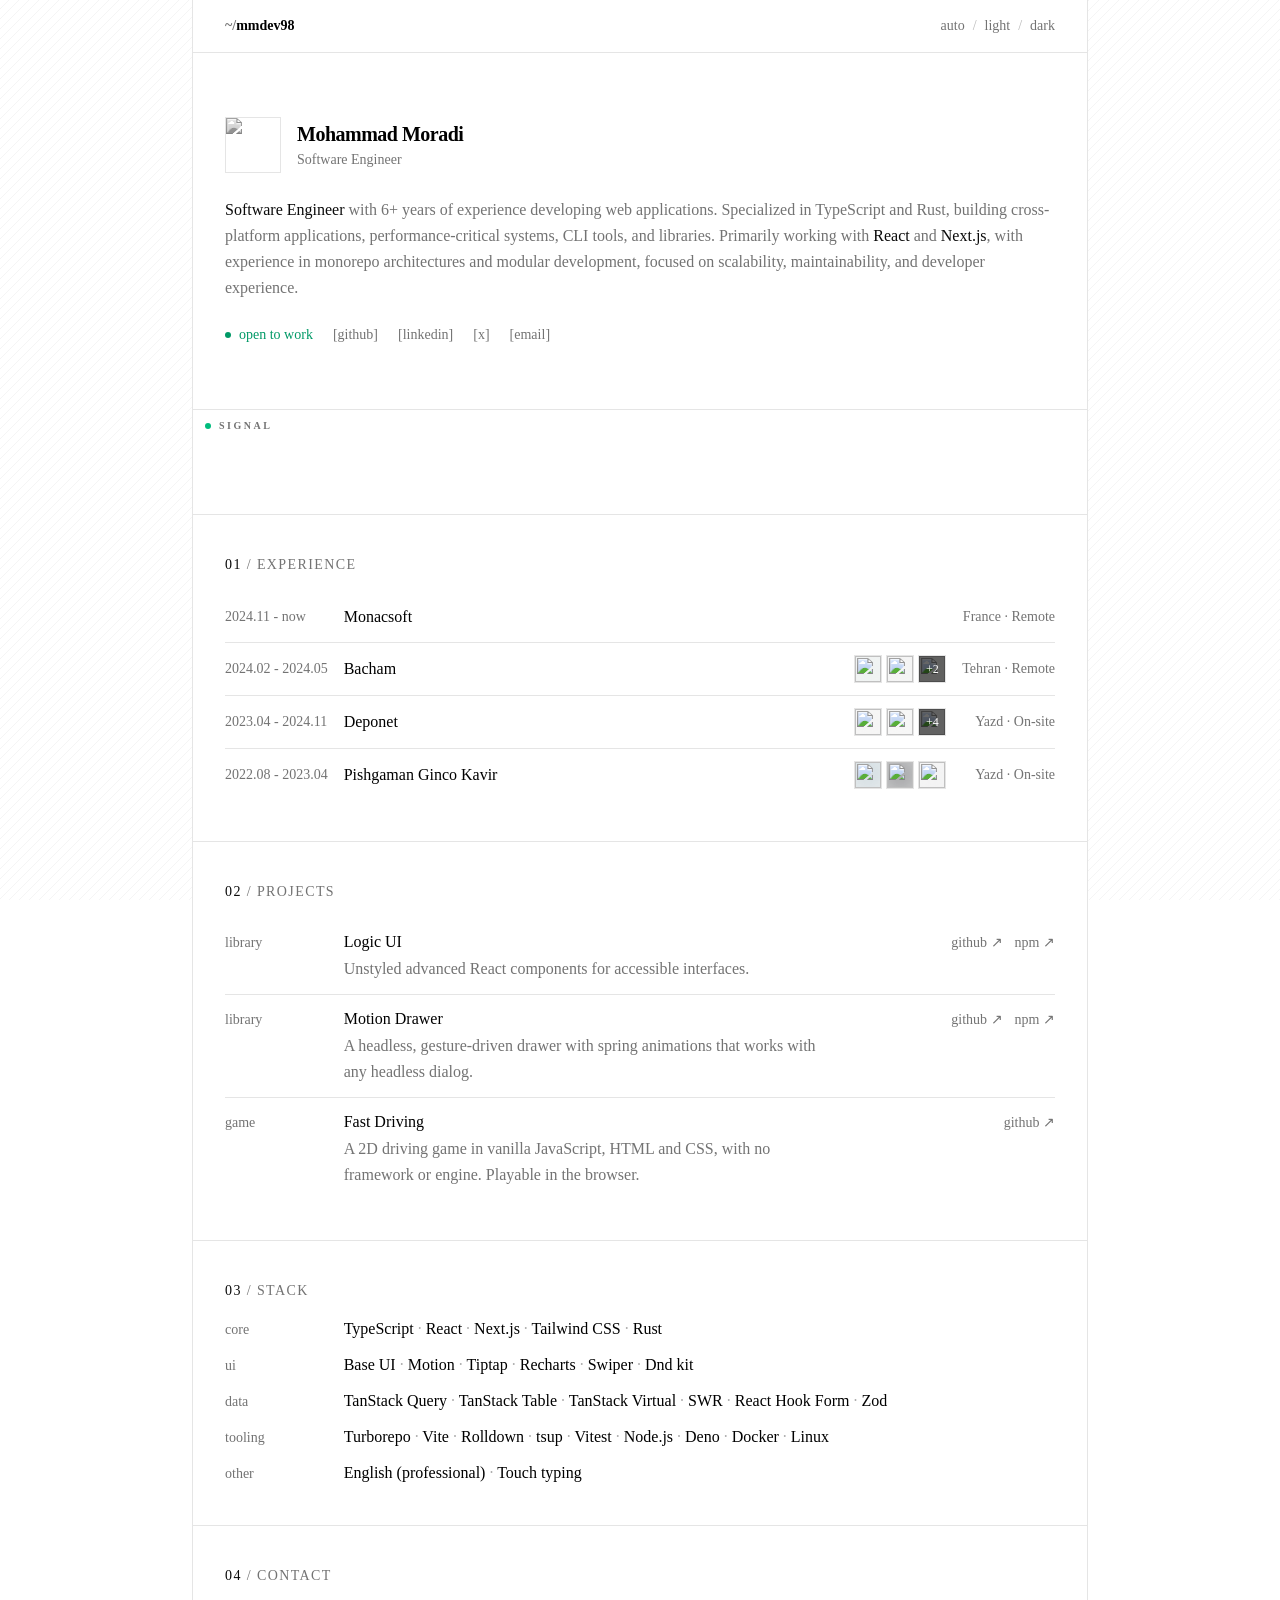
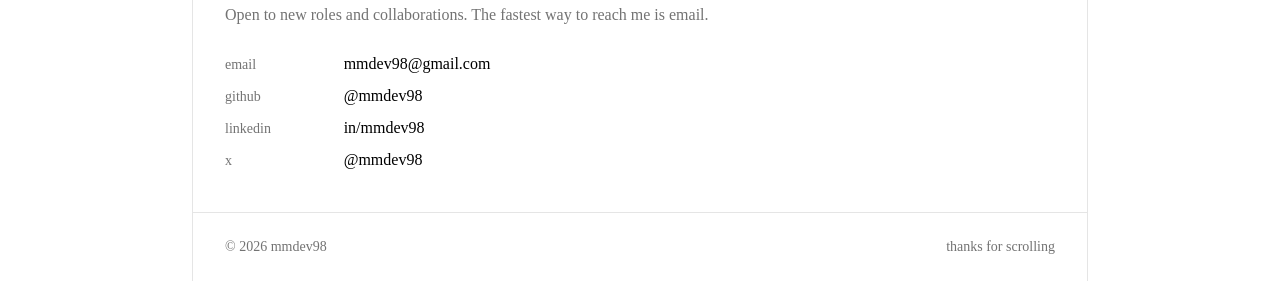
==== commit d30e2eab: "Deploy 769b2c8e68f8f714c54f4b7f3783386e007adf42 mmdev98/mmdev98@769b2c8e68f8f714c54f4b7f3783386e007a" ====
--- a/index.html
+++ b/index.html
@@ -1,4 +1,4 @@
-<!DOCTYPE html><html lang="en" dir="ltr" data-scroll-behavior="smooth"><head><meta charSet="utf-8"/><meta name="viewport" content="width=device-width, initial-scale=1, maximum-scale=1"/><link rel="preload" href="/_next/static/media/70bc3e132a0a741e-s.p.3t6q91iet4nsy.woff2" as="font" crossorigin="" type="font/woff2"/><link rel="preload" href="/_next/static/media/83afe278b6a6bb3c-s.p.2bn3s6zvc0dyp.woff2" as="font" crossorigin="" type="font/woff2"/><link rel="preload" as="image" href="/_next/static/media/me.1fey25ulodddv.jpg"/><link rel="stylesheet" href="/_next/static/chunks/1u4kc-c3o_bn-.css" data-precedence="next"/><link rel="preload" as="script" fetchPriority="low" href="/_next/static/chunks/2g49ir6_3u95x.js"/><script src="/_next/static/chunks/1aqfnv02aa_5w.js" async=""></script><script src="/_next/static/chunks/2fnossysrrigi.js" async=""></script><script src="/_next/static/chunks/16vwrhhb1l47h.js" async=""></script><script src="/_next/static/chunks/06e6v-p27b9oc.js" async=""></script><script src="/_next/static/chunks/turbopack-3b4am4300zgu8.js" async=""></script><script src="/_next/static/chunks/2xre82nfmn38v.js" async=""></script><script src="/_next/static/chunks/087pxfta5g01c.js" async=""></script><script src="/_next/static/chunks/0ihcn6d7-1xx2.js" async=""></script><script src="/_next/static/chunks/0gh2hkkd1mwnn.js" async=""></script><script src="/_next/static/chunks/14_ug4whud_-c.js" async=""></script><script src="/_next/static/chunks/0t2ual73esihb.js" async=""></script><script src="/_next/static/chunks/0krmzpmnxkn5z.js" async=""></script><script src="/_next/static/chunks/0mtb6gm9zvnoj.js" async=""></script><meta name="next-size-adjust" content=""/><meta name="theme-color" content="hsl(0 0% 12%)"/><meta name="theme-color" content="white"/><title>Mohammad Moradi | Software Engineer</title><meta name="description" content="Mohammad Moradi is a software engineer with over 6 years of experience specializing in TypeScript and Rust, building high-performance web applications."/><link rel="manifest" href="/manifest.webmanifest"/><meta name="robots" content="index, follow"/><meta name="googlebot" content="index, follow, max-video-preview:-1, max-image-preview:large, max-snippet:-1"/><link rel="canonical" href="https://rsdev64.github.io/"/><meta property="og:title" content="Mohammad Moradi | Software Engineer"/><meta property="og:description" content="Mohammad Moradi is a software engineer with over 6 years of experience specializing in TypeScript and Rust, building high-performance web applications."/><meta property="og:url" content="https://rsdev64.github.io/"/><meta property="og:site_name" content="Mohammad Moradi | Software Engineer"/><meta property="og:locale" content="en"/><meta property="og:image" content="https://rsdev64.github.io/images/me.jpg"/><meta property="og:image:width" content="1024"/><meta property="og:image:height" content="1024"/><meta property="og:image:alt" content="Mohammad Moradi | Software Engineer"/><meta property="og:type" content="website"/><meta name="twitter:card" content="summary_large_image"/><meta name="twitter:title" content="Mohammad Moradi | Software Engineer"/><meta name="twitter:description" content="Mohammad Moradi is a software engineer with over 6 years of experience specializing in TypeScript and Rust, building high-performance web applications."/><meta name="twitter:image" content="https://rsdev64.github.io/images/me.jpg"/><link rel="icon" href="/favicon.ico?favicon.2ojoghhsay4k0.ico" sizes="48x48" type="image/x-icon"/><link rel="icon" href="/icon1.png?icon1.2a_h8i9j4f7ds.png" sizes="16x16" type="image/png"/><link rel="icon" href="/icon2.png?icon2.124i15350n94v.png" sizes="32x32" type="image/png"/><link rel="apple-touch-icon" href="/apple-icon.png?apple-icon.33rp9ye8hk8vn.png" sizes="180x180" type="image/png"/><script src="/_next/static/chunks/0cz1d0mv5g_q7.js" noModule=""></script></head><body class="font-sans antialiased select-none inter_fd091ad6-module__giF-bG__variable jetbrains_mono_6104e6b7-module__s6uLTa__variable"><div hidden=""><!--$--><!--/$--></div><script>((a,b,c,d,e,f,g,h)=>{let i=document.documentElement,j=["light","dark"];function k(b){var c;(Array.isArray(a)?a:[a]).forEach(a=>{let c="class"===a,d=c&&f?e.map(a=>f[a]||a):e;c?(i.classList.remove(...d),i.classList.add(f&&f[b]?f[b]:b)):i.setAttribute(a,b)}),c=b,h&&j.includes(c)&&(i.style.colorScheme=c)}if(d)k(d);else try{let a=localStorage.getItem(b)||c,d=g&&"system"===a?window.matchMedia("(prefers-color-scheme: dark)").matches?"dark":"light":a;k(d)}catch(a){}})("class","theme","system",null,["light","dark"],null,true,true)</script><style>
+<!DOCTYPE html><html lang="en" dir="ltr" data-scroll-behavior="smooth"><head><meta charSet="utf-8"/><meta name="viewport" content="width=device-width, initial-scale=1, maximum-scale=1"/><link rel="preload" href="/_next/static/media/70bc3e132a0a741e-s.p.3t6q91iet4nsy.woff2" as="font" crossorigin="" type="font/woff2"/><link rel="preload" href="/_next/static/media/83afe278b6a6bb3c-s.p.2bn3s6zvc0dyp.woff2" as="font" crossorigin="" type="font/woff2"/><link rel="preload" as="image" href="/_next/static/media/me.1fey25ulodddv.jpg"/><link rel="stylesheet" href="/_next/static/chunks/1u4kc-c3o_bn-.css" data-precedence="next"/><link rel="preload" as="script" fetchPriority="low" href="/_next/static/chunks/2g49ir6_3u95x.js"/><script src="/_next/static/chunks/1aqfnv02aa_5w.js" async=""></script><script src="/_next/static/chunks/2fnossysrrigi.js" async=""></script><script src="/_next/static/chunks/16vwrhhb1l47h.js" async=""></script><script src="/_next/static/chunks/06e6v-p27b9oc.js" async=""></script><script src="/_next/static/chunks/turbopack-3b4am4300zgu8.js" async=""></script><script src="/_next/static/chunks/2xre82nfmn38v.js" async=""></script><script src="/_next/static/chunks/087pxfta5g01c.js" async=""></script><script src="/_next/static/chunks/0ihcn6d7-1xx2.js" async=""></script><script src="/_next/static/chunks/0gh2hkkd1mwnn.js" async=""></script><script src="/_next/static/chunks/14_ug4whud_-c.js" async=""></script><script src="/_next/static/chunks/0t2ual73esihb.js" async=""></script><script src="/_next/static/chunks/0krmzpmnxkn5z.js" async=""></script><script src="/_next/static/chunks/1--nkbxtsm4bh.js" async=""></script><meta name="next-size-adjust" content=""/><meta name="theme-color" content="hsl(0 0% 12%)"/><meta name="theme-color" content="white"/><title>Mohammad Moradi | Software Engineer</title><meta name="description" content="Mohammad Moradi is a software engineer with over 6 years of experience specializing in TypeScript and Rust, building high-performance web applications."/><link rel="manifest" href="/manifest.webmanifest"/><meta name="robots" content="index, follow"/><meta name="googlebot" content="index, follow, max-video-preview:-1, max-image-preview:large, max-snippet:-1"/><link rel="canonical" href="https://rsdev64.github.io/"/><meta property="og:title" content="Mohammad Moradi | Software Engineer"/><meta property="og:description" content="Mohammad Moradi is a software engineer with over 6 years of experience specializing in TypeScript and Rust, building high-performance web applications."/><meta property="og:url" content="https://rsdev64.github.io/"/><meta property="og:site_name" content="Mohammad Moradi | Software Engineer"/><meta property="og:locale" content="en"/><meta property="og:image" content="https://rsdev64.github.io/images/me.jpg"/><meta property="og:image:width" content="1024"/><meta property="og:image:height" content="1024"/><meta property="og:image:alt" content="Mohammad Moradi | Software Engineer"/><meta property="og:type" content="website"/><meta name="twitter:card" content="summary_large_image"/><meta name="twitter:title" content="Mohammad Moradi | Software Engineer"/><meta name="twitter:description" content="Mohammad Moradi is a software engineer with over 6 years of experience specializing in TypeScript and Rust, building high-performance web applications."/><meta name="twitter:image" content="https://rsdev64.github.io/images/me.jpg"/><link rel="icon" href="/favicon.ico?favicon.2ojoghhsay4k0.ico" sizes="48x48" type="image/x-icon"/><link rel="icon" href="/icon1.png?icon1.2a_h8i9j4f7ds.png" sizes="16x16" type="image/png"/><link rel="icon" href="/icon2.png?icon2.124i15350n94v.png" sizes="32x32" type="image/png"/><link rel="apple-touch-icon" href="/apple-icon.png?apple-icon.33rp9ye8hk8vn.png" sizes="180x180" type="image/png"/><script src="/_next/static/chunks/0cz1d0mv5g_q7.js" noModule=""></script></head><body class="font-sans antialiased select-none inter_fd091ad6-module__giF-bG__variable jetbrains_mono_6104e6b7-module__s6uLTa__variable"><div hidden=""><!--$--><!--/$--></div><script>((a,b,c,d,e,f,g,h)=>{let i=document.documentElement,j=["light","dark"];function k(b){var c;(Array.isArray(a)?a:[a]).forEach(a=>{let c="class"===a,d=c&&f?e.map(a=>f[a]||a):e;c?(i.classList.remove(...d),i.classList.add(f&&f[b]?f[b]:b)):i.setAttribute(a,b)}),c=b,h&&j.includes(c)&&(i.style.colorScheme=c)}if(d)k(d);else try{let a=localStorage.getItem(b)||c,d=g&&"system"===a?window.matchMedia("(prefers-color-scheme: dark)").matches?"dark":"light":a;k(d)}catch(a){}})("class","theme","system",null,["light","dark"],null,true,true)</script><style>
 :root {
   --bprogress-color: var(--color-primary);
   --bprogress-height: 3px;
@@ -119,4 +119,4 @@
   from { left: -80%; width: 80%; }
   to { left: 110%; width: 10%; }
 }
-</style><!--$!--><template data-dgst="BAILOUT_TO_CLIENT_SIDE_RENDERING"></template><!--/$--><div><header class="sticky top-0 z-2"><div class="bg-background mx-auto flex w-full max-w-4xl items-center justify-between gap-4 border-x border-b px-6 py-4 font-mono text-sm lg:px-8"><a dir="ltr" class="font-semibold underline-offset-4 outline-none hover:underline focus-visible:underline" href="/"><span class="text-muted-foreground">~/</span>mmdev98</a><div dir="ltr" class="font-mono"><button type="button" aria-label="Theme: auto. Switch to auto" class="text-foreground underline-offset-4 outline-none hover:underline focus-visible:underline sm:hidden">auto</button><div role="radiogroup" aria-label="Theme" class="flex items-center gap-2 max-sm:hidden"><button type="button" role="radio" aria-checked="false" class="underline-offset-4 transition-colors outline-none hover:underline focus-visible:underline text-muted-foreground hover:text-foreground">auto</button><span aria-hidden="true" class="text-muted-foreground/50">/</span><button type="button" role="radio" aria-checked="false" class="underline-offset-4 transition-colors outline-none hover:underline focus-visible:underline text-muted-foreground hover:text-foreground">light</button><span aria-hidden="true" class="text-muted-foreground/50">/</span><button type="button" role="radio" aria-checked="false" class="underline-offset-4 transition-colors outline-none hover:underline focus-visible:underline text-muted-foreground hover:text-foreground">dark</button></div></div></div></header><div class="bg-background relative z-1 mx-auto flex min-h-svh w-full max-w-4xl flex-col border-x"><main class="flex-1"><div class="bg-background"><div class="divide-y sm:grid sm:grid-cols-[auto_1fr_auto_auto] sm:gap-x-4"><section class="px-6 py-12 md:py-16 lg:px-8 sm:col-span-full"><div class="flex items-center gap-4"><button type="button" aria-label="Open photo of Mohammad Moradi" class="focus-visible:outline-foreground shrink-0 cursor-zoom-in focus-visible:outline-2 focus-visible:outline-offset-2 data-flying:invisible data-pending:cursor-wait data-popup-open:invisible"><img alt="Mohammad Moradi" width="56" height="56" decoding="async" data-nimg="1" class="size-14 border object-cover grayscale transition-[filter] duration-300 hover:grayscale-0" style="color:transparent" src="/_next/static/media/me.1fey25ulodddv.jpg"/></button><div><h1 class="text-xl font-semibold tracking-tight">Mohammad Moradi</h1><p class="text-muted-foreground mt-0.5 font-mono text-sm">Software Engineer</p></div></div><p class="text-muted-foreground mt-6 leading-relaxed"><span class="text-foreground font-medium">Software Engineer</span> with 6+ years of experience developing web applications. Specialized in TypeScript and Rust, building cross-platform applications, performance-critical systems, CLI tools, and libraries. Primarily working with <span class="text-foreground font-medium">React</span> and<!-- --> <span class="text-foreground font-medium">Next.js</span>, with experience in monorepo architectures and modular development, focused on scalability, maintainability, and developer experience.</p><ul dir="ltr" class="mt-6 flex flex-wrap gap-x-3 gap-y-2 font-mono text-sm sm:gap-x-5"><li class="flex basis-full items-center gap-2 text-emerald-600 sm:basis-auto dark:text-emerald-400"><span class="size-1.5 rounded-full bg-current"></span>open to work</li><li><a target="_blank" rel="noopener noreferrer" class="hover:text-foreground focus-visible:text-foreground text-muted-foreground underline-offset-4 outline-none hover:underline focus-visible:underline" href="https://github.com/mmdev98">[<!-- -->github<!-- -->]</a></li><li><a target="_blank" rel="noopener noreferrer" class="hover:text-foreground focus-visible:text-foreground text-muted-foreground underline-offset-4 outline-none hover:underline focus-visible:underline" href="https://www.linkedin.com/in/mmdev98">[<!-- -->linkedin<!-- -->]</a></li><li><a target="_blank" rel="noopener noreferrer" class="hover:text-foreground focus-visible:text-foreground text-muted-foreground underline-offset-4 outline-none hover:underline focus-visible:underline" href="https://x.com/mmdev98">[<!-- -->x<!-- -->]</a></li><li><a rel="noopener noreferrer" class="hover:text-foreground focus-visible:text-foreground text-muted-foreground underline-offset-4 outline-none hover:underline focus-visible:underline" href="mailto:mmdev98@gmail.com">[<!-- -->email<!-- -->]</a></li></ul></section><section class="relative sm:col-span-full"><div dir="ltr" class="bg-background text-foreground relative h-24 w-full overflow-hidden md:h-26 [--dm-green:#047857] [--dm-indigo:#4338ca] [--dm-orange:#c2410c] [--dm-teal:#0f766e] dark:[--dm-green:#34d399] dark:[--dm-indigo:#5364d5] dark:[--dm-orange:#f97316] dark:[--dm-teal:#45d8cc]"><div class="size-full overflow-hidden absolute inset-0"><canvas class="pointer-events-none absolute inset-0 size-full"></canvas><div aria-hidden="true" class="pointer-events-none absolute size-0 overflow-hidden opacity-0"></div></div><div class="text-2xs text-muted-foreground pointer-events-none absolute top-2 left-3 flex items-center gap-2 font-mono font-semibold tracking-[0.25em] uppercase"><span class="size-1.5 animate-pulse rounded-full bg-emerald-500"></span>Signal</div></div></section><section id="experience" class="grid scroll-mt-16 grid-cols-1 gap-4 px-6 py-10 sm:col-span-full sm:grid-cols-subgrid lg:px-8"><h2 class="text-muted-foreground font-mono text-sm tracking-widest uppercase sm:col-span-full"><span class="text-foreground">01</span> / <!-- -->Experience</h2><div class="min-w-0 sm:col-span-full sm:grid sm:grid-cols-subgrid"><ul class="divide-y sm:col-span-full sm:grid sm:grid-cols-subgrid"><li class="grid min-h-13 grid-cols-[1fr_auto] items-center gap-x-4 gap-y-1 py-3 text-base sm:col-span-full sm:grid-cols-subgrid"><span class="text-muted-foreground col-start-1 row-start-1 font-mono text-sm">2024.11<!-- --> -<!-- --> <!-- -->now</span><span class="col-start-1 row-start-2 font-medium sm:col-start-2 sm:row-start-1">Monacsoft</span><span class="text-muted-foreground col-start-2 row-start-1 text-end font-mono text-sm sm:col-start-4">France · Remote</span></li><li class="grid min-h-13 grid-cols-[1fr_auto] items-center gap-x-4 gap-y-1 py-3 text-base sm:col-span-full sm:grid-cols-subgrid"><span class="text-muted-foreground col-start-1 row-start-1 font-mono text-sm">2024.02<!-- --> -<!-- --> <!-- -->2024.05</span><span class="col-start-1 row-start-2 font-medium sm:col-start-2 sm:row-start-1">Bacham</span><div class="flex gap-1 col-start-2 row-start-2 justify-self-end sm:col-start-3 sm:row-start-1 sm:justify-self-start"><button type="button" aria-label="Open Bacham screenshot 1" class="bg-muted relative size-7 shrink-0 cursor-zoom-in overflow-hidden border transition-colors hover:border-foreground/50 data-flying:invisible data-pending:cursor-wait data-popup-open:invisible focus-visible:outline-foreground focus-visible:outline-2 focus-visible:outline-offset-1"><img alt="" loading="lazy" decoding="async" data-nimg="fill" class="object-cover object-center" style="position:absolute;height:100%;width:100%;left:0;top:0;right:0;bottom:0;color:transparent;background-size:cover;background-position:50% 50%;background-repeat:no-repeat;background-image:url(&quot;data:image/svg+xml;charset=utf-8,%3Csvg xmlns=&#x27;http://www.w3.org/2000/svg&#x27; %3E%3Cfilter id=&#x27;b&#x27; color-interpolation-filters=&#x27;sRGB&#x27;%3E%3CfeGaussianBlur stdDeviation=&#x27;20&#x27;/%3E%3CfeColorMatrix values=&#x27;1 0 0 0 0 0 1 0 0 0 0 0 1 0 0 0 0 0 100 -1&#x27; result=&#x27;s&#x27;/%3E%3CfeFlood x=&#x27;0&#x27; y=&#x27;0&#x27; width=&#x27;100%25&#x27; height=&#x27;100%25&#x27;/%3E%3CfeComposite operator=&#x27;out&#x27; in=&#x27;s&#x27;/%3E%3CfeComposite in2=&#x27;SourceGraphic&#x27;/%3E%3CfeGaussianBlur stdDeviation=&#x27;20&#x27;/%3E%3C/filter%3E%3Cimage width=&#x27;100%25&#x27; height=&#x27;100%25&#x27; x=&#x27;0&#x27; y=&#x27;0&#x27; preserveAspectRatio=&#x27;none&#x27; style=&#x27;filter: url(%23b);&#x27; href=&#x27;[data-uri]&#x27;/%3E%3C/svg%3E&quot;)" src="/images/gallery/bacham/01.png"/></button><button type="button" aria-label="Open Bacham screenshot 2" class="bg-muted relative size-7 shrink-0 cursor-zoom-in overflow-hidden border transition-colors hover:border-foreground/50 data-flying:invisible data-pending:cursor-wait data-popup-open:invisible focus-visible:outline-foreground focus-visible:outline-2 focus-visible:outline-offset-1"><img alt="" loading="lazy" decoding="async" data-nimg="fill" class="object-cover object-center" style="position:absolute;height:100%;width:100%;left:0;top:0;right:0;bottom:0;color:transparent;background-size:cover;background-position:50% 50%;background-repeat:no-repeat;background-image:url(&quot;data:image/svg+xml;charset=utf-8,%3Csvg xmlns=&#x27;http://www.w3.org/2000/svg&#x27; %3E%3Cfilter id=&#x27;b&#x27; color-interpolation-filters=&#x27;sRGB&#x27;%3E%3CfeGaussianBlur stdDeviation=&#x27;20&#x27;/%3E%3CfeColorMatrix values=&#x27;1 0 0 0 0 0 1 0 0 0 0 0 1 0 0 0 0 0 100 -1&#x27; result=&#x27;s&#x27;/%3E%3CfeFlood x=&#x27;0&#x27; y=&#x27;0&#x27; width=&#x27;100%25&#x27; height=&#x27;100%25&#x27;/%3E%3CfeComposite operator=&#x27;out&#x27; in=&#x27;s&#x27;/%3E%3CfeComposite in2=&#x27;SourceGraphic&#x27;/%3E%3CfeGaussianBlur stdDeviation=&#x27;20&#x27;/%3E%3C/filter%3E%3Cimage width=&#x27;100%25&#x27; height=&#x27;100%25&#x27; x=&#x27;0&#x27; y=&#x27;0&#x27; preserveAspectRatio=&#x27;none&#x27; style=&#x27;filter: url(%23b);&#x27; href=&#x27;[data-uri]&#x27;/%3E%3C/svg%3E&quot;)" src="/images/gallery/bacham/02.png"/></button><button type="button" aria-label="Open Bacham screenshot 3 and 1 more" class="bg-muted relative size-7 shrink-0 cursor-zoom-in overflow-hidden border transition-colors hover:border-foreground/50 data-flying:invisible data-pending:cursor-wait data-popup-open:invisible focus-visible:outline-foreground focus-visible:outline-2 focus-visible:outline-offset-1"><img alt="" loading="lazy" decoding="async" data-nimg="fill" class="object-cover object-center" style="position:absolute;height:100%;width:100%;left:0;top:0;right:0;bottom:0;color:transparent;background-size:cover;background-position:50% 50%;background-repeat:no-repeat;background-image:url(&quot;data:image/svg+xml;charset=utf-8,%3Csvg xmlns=&#x27;http://www.w3.org/2000/svg&#x27; %3E%3Cfilter id=&#x27;b&#x27; color-interpolation-filters=&#x27;sRGB&#x27;%3E%3CfeGaussianBlur stdDeviation=&#x27;20&#x27;/%3E%3CfeColorMatrix values=&#x27;1 0 0 0 0 0 1 0 0 0 0 0 1 0 0 0 0 0 100 -1&#x27; result=&#x27;s&#x27;/%3E%3CfeFlood x=&#x27;0&#x27; y=&#x27;0&#x27; width=&#x27;100%25&#x27; height=&#x27;100%25&#x27;/%3E%3CfeComposite operator=&#x27;out&#x27; in=&#x27;s&#x27;/%3E%3CfeComposite in2=&#x27;SourceGraphic&#x27;/%3E%3CfeGaussianBlur stdDeviation=&#x27;20&#x27;/%3E%3C/filter%3E%3Cimage width=&#x27;100%25&#x27; height=&#x27;100%25&#x27; x=&#x27;0&#x27; y=&#x27;0&#x27; preserveAspectRatio=&#x27;none&#x27; style=&#x27;filter: url(%23b);&#x27; href=&#x27;[data-uri]&#x27;/%3E%3C/svg%3E&quot;)" src="/images/gallery/bacham/03.png"/><span class="absolute inset-0 flex items-center justify-center bg-black/60 font-mono text-xs text-white">+<!-- -->2</span></button></div><span class="text-muted-foreground col-start-2 row-start-1 text-end font-mono text-sm sm:col-start-4">Tehran · Remote</span></li><li class="grid min-h-13 grid-cols-[1fr_auto] items-center gap-x-4 gap-y-1 py-3 text-base sm:col-span-full sm:grid-cols-subgrid"><span class="text-muted-foreground col-start-1 row-start-1 font-mono text-sm">2023.04<!-- --> -<!-- --> <!-- -->2024.11</span><span class="col-start-1 row-start-2 font-medium sm:col-start-2 sm:row-start-1">Deponet</span><div class="flex gap-1 col-start-2 row-start-2 justify-self-end sm:col-start-3 sm:row-start-1 sm:justify-self-start"><button type="button" aria-label="Open Deponet screenshot 1" class="bg-muted relative size-7 shrink-0 cursor-zoom-in overflow-hidden border transition-colors hover:border-foreground/50 data-flying:invisible data-pending:cursor-wait data-popup-open:invisible focus-visible:outline-foreground focus-visible:outline-2 focus-visible:outline-offset-1"><img alt="" loading="lazy" decoding="async" data-nimg="fill" class="object-cover object-center" style="position:absolute;height:100%;width:100%;left:0;top:0;right:0;bottom:0;color:transparent;background-size:cover;background-position:50% 50%;background-repeat:no-repeat;background-image:url(&quot;data:image/svg+xml;charset=utf-8,%3Csvg xmlns=&#x27;http://www.w3.org/2000/svg&#x27; %3E%3Cfilter id=&#x27;b&#x27; color-interpolation-filters=&#x27;sRGB&#x27;%3E%3CfeGaussianBlur stdDeviation=&#x27;20&#x27;/%3E%3CfeColorMatrix values=&#x27;1 0 0 0 0 0 1 0 0 0 0 0 1 0 0 0 0 0 100 -1&#x27; result=&#x27;s&#x27;/%3E%3CfeFlood x=&#x27;0&#x27; y=&#x27;0&#x27; width=&#x27;100%25&#x27; height=&#x27;100%25&#x27;/%3E%3CfeComposite operator=&#x27;out&#x27; in=&#x27;s&#x27;/%3E%3CfeComposite in2=&#x27;SourceGraphic&#x27;/%3E%3CfeGaussianBlur stdDeviation=&#x27;20&#x27;/%3E%3C/filter%3E%3Cimage width=&#x27;100%25&#x27; height=&#x27;100%25&#x27; x=&#x27;0&#x27; y=&#x27;0&#x27; preserveAspectRatio=&#x27;none&#x27; style=&#x27;filter: url(%23b);&#x27; href=&#x27;[data-uri]&#x27;/%3E%3C/svg%3E&quot;)" src="/images/gallery/deponet/01.png"/></button><button type="button" aria-label="Open Deponet screenshot 2" class="bg-muted relative size-7 shrink-0 cursor-zoom-in overflow-hidden border transition-colors hover:border-foreground/50 data-flying:invisible data-pending:cursor-wait data-popup-open:invisible focus-visible:outline-foreground focus-visible:outline-2 focus-visible:outline-offset-1"><img alt="" loading="lazy" decoding="async" data-nimg="fill" class="object-cover object-center" style="position:absolute;height:100%;width:100%;left:0;top:0;right:0;bottom:0;color:transparent;background-size:cover;background-position:50% 50%;background-repeat:no-repeat;background-image:url(&quot;data:image/svg+xml;charset=utf-8,%3Csvg xmlns=&#x27;http://www.w3.org/2000/svg&#x27; %3E%3Cfilter id=&#x27;b&#x27; color-interpolation-filters=&#x27;sRGB&#x27;%3E%3CfeGaussianBlur stdDeviation=&#x27;20&#x27;/%3E%3CfeColorMatrix values=&#x27;1 0 0 0 0 0 1 0 0 0 0 0 1 0 0 0 0 0 100 -1&#x27; result=&#x27;s&#x27;/%3E%3CfeFlood x=&#x27;0&#x27; y=&#x27;0&#x27; width=&#x27;100%25&#x27; height=&#x27;100%25&#x27;/%3E%3CfeComposite operator=&#x27;out&#x27; in=&#x27;s&#x27;/%3E%3CfeComposite in2=&#x27;SourceGraphic&#x27;/%3E%3CfeGaussianBlur stdDeviation=&#x27;20&#x27;/%3E%3C/filter%3E%3Cimage width=&#x27;100%25&#x27; height=&#x27;100%25&#x27; x=&#x27;0&#x27; y=&#x27;0&#x27; preserveAspectRatio=&#x27;none&#x27; style=&#x27;filter: url(%23b);&#x27; href=&#x27;[data-uri]&#x27;/%3E%3C/svg%3E&quot;)" src="/images/gallery/deponet/02.png"/></button><button type="button" aria-label="Open Deponet screenshot 3 and 3 more" class="bg-muted relative size-7 shrink-0 cursor-zoom-in overflow-hidden border transition-colors hover:border-foreground/50 data-flying:invisible data-pending:cursor-wait data-popup-open:invisible focus-visible:outline-foreground focus-visible:outline-2 focus-visible:outline-offset-1"><img alt="" loading="lazy" decoding="async" data-nimg="fill" class="object-cover object-center" style="position:absolute;height:100%;width:100%;left:0;top:0;right:0;bottom:0;color:transparent;background-size:cover;background-position:50% 50%;background-repeat:no-repeat;background-image:url(&quot;data:image/svg+xml;charset=utf-8,%3Csvg xmlns=&#x27;http://www.w3.org/2000/svg&#x27; %3E%3Cfilter id=&#x27;b&#x27; color-interpolation-filters=&#x27;sRGB&#x27;%3E%3CfeGaussianBlur stdDeviation=&#x27;20&#x27;/%3E%3CfeColorMatrix values=&#x27;1 0 0 0 0 0 1 0 0 0 0 0 1 0 0 0 0 0 100 -1&#x27; result=&#x27;s&#x27;/%3E%3CfeFlood x=&#x27;0&#x27; y=&#x27;0&#x27; width=&#x27;100%25&#x27; height=&#x27;100%25&#x27;/%3E%3CfeComposite operator=&#x27;out&#x27; in=&#x27;s&#x27;/%3E%3CfeComposite in2=&#x27;SourceGraphic&#x27;/%3E%3CfeGaussianBlur stdDeviation=&#x27;20&#x27;/%3E%3C/filter%3E%3Cimage width=&#x27;100%25&#x27; height=&#x27;100%25&#x27; x=&#x27;0&#x27; y=&#x27;0&#x27; preserveAspectRatio=&#x27;none&#x27; style=&#x27;filter: url(%23b);&#x27; href=&#x27;[data-uri]&#x27;/%3E%3C/svg%3E&quot;)" src="/images/gallery/deponet/03.png"/><span class="absolute inset-0 flex items-center justify-center bg-black/60 font-mono text-xs text-white">+<!-- -->4</span></button></div><span class="text-muted-foreground col-start-2 row-start-1 text-end font-mono text-sm sm:col-start-4">Yazd · On-site</span></li><li class="grid min-h-13 grid-cols-[1fr_auto] items-center gap-x-4 gap-y-1 py-3 text-base sm:col-span-full sm:grid-cols-subgrid"><span class="text-muted-foreground col-start-1 row-start-1 font-mono text-sm">2022.08<!-- --> -<!-- --> <!-- -->2023.04</span><span class="col-start-1 row-start-2 font-medium sm:col-start-2 sm:row-start-1">Pishgaman Ginco Kavir</span><div class="flex gap-1 col-start-2 row-start-2 justify-self-end sm:col-start-3 sm:row-start-1 sm:justify-self-start"><button type="button" aria-label="Open Gincoplus screenshot 1" class="bg-muted relative size-7 shrink-0 cursor-zoom-in overflow-hidden border transition-colors hover:border-foreground/50 data-flying:invisible data-pending:cursor-wait data-popup-open:invisible focus-visible:outline-foreground focus-visible:outline-2 focus-visible:outline-offset-1"><img alt="" loading="lazy" decoding="async" data-nimg="fill" class="object-cover object-center" style="position:absolute;height:100%;width:100%;left:0;top:0;right:0;bottom:0;color:transparent;background-size:cover;background-position:50% 50%;background-repeat:no-repeat;background-image:url(&quot;data:image/svg+xml;charset=utf-8,%3Csvg xmlns=&#x27;http://www.w3.org/2000/svg&#x27; %3E%3Cfilter id=&#x27;b&#x27; color-interpolation-filters=&#x27;sRGB&#x27;%3E%3CfeGaussianBlur stdDeviation=&#x27;20&#x27;/%3E%3CfeColorMatrix values=&#x27;1 0 0 0 0 0 1 0 0 0 0 0 1 0 0 0 0 0 100 -1&#x27; result=&#x27;s&#x27;/%3E%3CfeFlood x=&#x27;0&#x27; y=&#x27;0&#x27; width=&#x27;100%25&#x27; height=&#x27;100%25&#x27;/%3E%3CfeComposite operator=&#x27;out&#x27; in=&#x27;s&#x27;/%3E%3CfeComposite in2=&#x27;SourceGraphic&#x27;/%3E%3CfeGaussianBlur stdDeviation=&#x27;20&#x27;/%3E%3C/filter%3E%3Cimage width=&#x27;100%25&#x27; height=&#x27;100%25&#x27; x=&#x27;0&#x27; y=&#x27;0&#x27; preserveAspectRatio=&#x27;none&#x27; style=&#x27;filter: url(%23b);&#x27; href=&#x27;[data-uri]&#x27;/%3E%3C/svg%3E&quot;)" src="/images/gallery/gincoplus/01.jpg"/></button><button type="button" aria-label="Open Gincoplus screenshot 2" class="bg-muted relative size-7 shrink-0 cursor-zoom-in overflow-hidden border transition-colors hover:border-foreground/50 data-flying:invisible data-pending:cursor-wait data-popup-open:invisible focus-visible:outline-foreground focus-visible:outline-2 focus-visible:outline-offset-1"><img alt="" loading="lazy" decoding="async" data-nimg="fill" class="object-cover object-center" style="position:absolute;height:100%;width:100%;left:0;top:0;right:0;bottom:0;color:transparent;background-size:cover;background-position:50% 50%;background-repeat:no-repeat;background-image:url(&quot;data:image/svg+xml;charset=utf-8,%3Csvg xmlns=&#x27;http://www.w3.org/2000/svg&#x27; %3E%3Cfilter id=&#x27;b&#x27; color-interpolation-filters=&#x27;sRGB&#x27;%3E%3CfeGaussianBlur stdDeviation=&#x27;20&#x27;/%3E%3CfeColorMatrix values=&#x27;1 0 0 0 0 0 1 0 0 0 0 0 1 0 0 0 0 0 100 -1&#x27; result=&#x27;s&#x27;/%3E%3CfeFlood x=&#x27;0&#x27; y=&#x27;0&#x27; width=&#x27;100%25&#x27; height=&#x27;100%25&#x27;/%3E%3CfeComposite operator=&#x27;out&#x27; in=&#x27;s&#x27;/%3E%3CfeComposite in2=&#x27;SourceGraphic&#x27;/%3E%3CfeGaussianBlur stdDeviation=&#x27;20&#x27;/%3E%3C/filter%3E%3Cimage width=&#x27;100%25&#x27; height=&#x27;100%25&#x27; x=&#x27;0&#x27; y=&#x27;0&#x27; preserveAspectRatio=&#x27;none&#x27; style=&#x27;filter: url(%23b);&#x27; href=&#x27;[data-uri]&#x27;/%3E%3C/svg%3E&quot;)" src="/images/gallery/gincoplus/02.jpg"/></button><button type="button" aria-label="Open Admin Gincoplus screenshot 1" class="bg-muted relative size-7 shrink-0 cursor-zoom-in overflow-hidden border transition-colors hover:border-foreground/50 data-flying:invisible data-pending:cursor-wait data-popup-open:invisible focus-visible:outline-foreground focus-visible:outline-2 focus-visible:outline-offset-1"><img alt="" loading="lazy" decoding="async" data-nimg="fill" class="object-cover object-center" style="position:absolute;height:100%;width:100%;left:0;top:0;right:0;bottom:0;color:transparent;background-size:cover;background-position:50% 50%;background-repeat:no-repeat;background-image:url(&quot;data:image/svg+xml;charset=utf-8,%3Csvg xmlns=&#x27;http://www.w3.org/2000/svg&#x27; %3E%3Cfilter id=&#x27;b&#x27; color-interpolation-filters=&#x27;sRGB&#x27;%3E%3CfeGaussianBlur stdDeviation=&#x27;20&#x27;/%3E%3CfeColorMatrix values=&#x27;1 0 0 0 0 0 1 0 0 0 0 0 1 0 0 0 0 0 100 -1&#x27; result=&#x27;s&#x27;/%3E%3CfeFlood x=&#x27;0&#x27; y=&#x27;0&#x27; width=&#x27;100%25&#x27; height=&#x27;100%25&#x27;/%3E%3CfeComposite operator=&#x27;out&#x27; in=&#x27;s&#x27;/%3E%3CfeComposite in2=&#x27;SourceGraphic&#x27;/%3E%3CfeGaussianBlur stdDeviation=&#x27;20&#x27;/%3E%3C/filter%3E%3Cimage width=&#x27;100%25&#x27; height=&#x27;100%25&#x27; x=&#x27;0&#x27; y=&#x27;0&#x27; preserveAspectRatio=&#x27;none&#x27; style=&#x27;filter: url(%23b);&#x27; href=&#x27;[data-uri]&#x27;/%3E%3C/svg%3E&quot;)" src="/images/gallery/admin-gincoplus/01.png"/></button></div><span class="text-muted-foreground col-start-2 row-start-1 text-end font-mono text-sm sm:col-start-4">Yazd · On-site</span></li></ul></div></section><section id="projects" class="grid scroll-mt-16 grid-cols-1 gap-4 px-6 py-10 sm:col-span-full sm:grid-cols-subgrid lg:px-8"><h2 class="text-muted-foreground font-mono text-sm tracking-widest uppercase sm:col-span-full"><span class="text-foreground">02</span> / <!-- -->Projects</h2><div class="min-w-0 sm:col-span-full sm:grid sm:grid-cols-subgrid"><ul class="grid grid-cols-[1fr_auto] gap-x-4 divide-y sm:col-span-full sm:grid-cols-subgrid"><li class="col-span-full grid grid-cols-subgrid items-baseline gap-y-1 py-3 text-base"><span class="text-muted-foreground col-start-1 row-start-1 font-mono text-sm">library</span><div class="col-span-2 col-start-1 row-start-2 sm:col-span-1 sm:col-start-2 sm:row-start-1"><h3 class="font-medium">Base UI</h3><p class="text-muted-foreground mt-0.5 leading-relaxed">Unstyled advanced React components for accessible interfaces.</p></div><span dir="ltr" class="col-start-2 row-start-1 flex justify-end gap-3 font-mono text-sm sm:col-span-2 sm:col-start-3"><a target="_blank" rel="noopener noreferrer" class="text-muted-foreground hover:text-foreground focus-visible:text-foreground underline-offset-4 outline-none hover:underline focus-visible:underline" href="https://github.com/mmdev98/base-ui">github<!-- --> ↗</a><a target="_blank" rel="noopener noreferrer" class="text-muted-foreground hover:text-foreground focus-visible:text-foreground underline-offset-4 outline-none hover:underline focus-visible:underline" href="https://www.npmjs.com/package/@mmdev98/base-ui">npm<!-- --> ↗</a></span></li><li class="col-span-full grid grid-cols-subgrid items-baseline gap-y-1 py-3 text-base"><span class="text-muted-foreground col-start-1 row-start-1 font-mono text-sm">library</span><div class="col-span-2 col-start-1 row-start-2 sm:col-span-1 sm:col-start-2 sm:row-start-1"><h3 class="font-medium">Motion Drawer</h3><p class="text-muted-foreground mt-0.5 leading-relaxed">A headless, gesture-driven drawer with spring animations that works with any headless dialog.</p></div><span dir="ltr" class="col-start-2 row-start-1 flex justify-end gap-3 font-mono text-sm sm:col-span-2 sm:col-start-3"><a target="_blank" rel="noopener noreferrer" class="text-muted-foreground hover:text-foreground focus-visible:text-foreground underline-offset-4 outline-none hover:underline focus-visible:underline" href="https://github.com/mmdev98/motion-drawer">github<!-- --> ↗</a><a target="_blank" rel="noopener noreferrer" class="text-muted-foreground hover:text-foreground focus-visible:text-foreground underline-offset-4 outline-none hover:underline focus-visible:underline" href="https://www.npmjs.com/package/motion-drawer">npm<!-- --> ↗</a></span></li><li class="col-span-full grid grid-cols-subgrid items-baseline gap-y-1 py-3 text-base"><span class="text-muted-foreground col-start-1 row-start-1 font-mono text-sm">game</span><div class="col-span-2 col-start-1 row-start-2 sm:col-span-1 sm:col-start-2 sm:row-start-1"><h3 class="font-medium">Fast Driving</h3><p class="text-muted-foreground mt-0.5 leading-relaxed">A 2D driving game in vanilla JavaScript, HTML and CSS, with no framework or engine. Playable in the browser.</p></div><span dir="ltr" class="col-start-2 row-start-1 flex justify-end gap-3 font-mono text-sm sm:col-span-2 sm:col-start-3"><a target="_blank" rel="noopener noreferrer" class="text-muted-foreground hover:text-foreground focus-visible:text-foreground underline-offset-4 outline-none hover:underline focus-visible:underline" href="https://github.com/mmdev98/fast-driving">github<!-- --> ↗</a></span></li></ul></div></section><section class="grid scroll-mt-16 grid-cols-1 gap-4 px-6 py-10 sm:col-span-full sm:grid-cols-subgrid lg:px-8"><h2 class="text-muted-foreground font-mono text-sm tracking-widest uppercase sm:col-span-full"><span class="text-foreground">03</span> / <!-- -->Stack</h2><div class="min-w-0 sm:col-span-full sm:grid sm:grid-cols-subgrid"><dl class="grid items-baseline gap-x-4 gap-y-4 text-base sm:col-span-full sm:grid-cols-subgrid sm:gap-y-3"><div class="grid gap-y-1 sm:contents"><dt class="text-muted-foreground font-mono text-sm">core</dt><dd class="leading-6 sm:col-span-3"><span class="whitespace-nowrap"><a target="_blank" rel="noopener noreferrer" class="underline-offset-4 outline-none hover:underline focus-visible:underline" href="https://www.typescriptlang.org">TypeScript</a><span class="text-muted-foreground/60"> ·</span></span> <span class="whitespace-nowrap"><a target="_blank" rel="noopener noreferrer" class="underline-offset-4 outline-none hover:underline focus-visible:underline" href="https://react.dev">React</a><span class="text-muted-foreground/60"> ·</span></span> <span class="whitespace-nowrap"><a target="_blank" rel="noopener noreferrer" class="underline-offset-4 outline-none hover:underline focus-visible:underline" href="https://nextjs.org">Next.js</a><span class="text-muted-foreground/60"> ·</span></span> <span class="whitespace-nowrap"><a target="_blank" rel="noopener noreferrer" class="underline-offset-4 outline-none hover:underline focus-visible:underline" href="https://tailwindcss.com">Tailwind CSS</a><span class="text-muted-foreground/60"> ·</span></span> <span class="whitespace-nowrap"><a target="_blank" rel="noopener noreferrer" class="underline-offset-4 outline-none hover:underline focus-visible:underline" href="https://www.rust-lang.org">Rust</a></span> </dd></div><div class="grid gap-y-1 sm:contents"><dt class="text-muted-foreground font-mono text-sm">ui</dt><dd class="leading-6 sm:col-span-3"><span class="whitespace-nowrap"><a target="_blank" rel="noopener noreferrer" class="underline-offset-4 outline-none hover:underline focus-visible:underline" href="https://base-ui.com">Base UI</a><span class="text-muted-foreground/60"> ·</span></span> <span class="whitespace-nowrap"><a target="_blank" rel="noopener noreferrer" class="underline-offset-4 outline-none hover:underline focus-visible:underline" href="https://motion.dev">Motion</a><span class="text-muted-foreground/60"> ·</span></span> <span class="whitespace-nowrap"><a target="_blank" rel="noopener noreferrer" class="underline-offset-4 outline-none hover:underline focus-visible:underline" href="https://tiptap.dev">Tiptap</a><span class="text-muted-foreground/60"> ·</span></span> <span class="whitespace-nowrap"><a target="_blank" rel="noopener noreferrer" class="underline-offset-4 outline-none hover:underline focus-visible:underline" href="https://recharts.org">Recharts</a><span class="text-muted-foreground/60"> ·</span></span> <span class="whitespace-nowrap"><a target="_blank" rel="noopener noreferrer" class="underline-offset-4 outline-none hover:underline focus-visible:underline" href="https://swiperjs.com">Swiper</a><span class="text-muted-foreground/60"> ·</span></span> <span class="whitespace-nowrap"><a target="_blank" rel="noopener noreferrer" class="underline-offset-4 outline-none hover:underline focus-visible:underline" href="https://dndkit.com">Dnd kit</a></span> </dd></div><div class="grid gap-y-1 sm:contents"><dt class="text-muted-foreground font-mono text-sm">data</dt><dd class="leading-6 sm:col-span-3"><span class="whitespace-nowrap"><a target="_blank" rel="noopener noreferrer" class="underline-offset-4 outline-none hover:underline focus-visible:underline" href="https://tanstack.com/query">TanStack Query</a><span class="text-muted-foreground/60"> ·</span></span> <span class="whitespace-nowrap"><a target="_blank" rel="noopener noreferrer" class="underline-offset-4 outline-none hover:underline focus-visible:underline" href="https://tanstack.com/table">TanStack Table</a><span class="text-muted-foreground/60"> ·</span></span> <span class="whitespace-nowrap"><a target="_blank" rel="noopener noreferrer" class="underline-offset-4 outline-none hover:underline focus-visible:underline" href="https://tanstack.com/virtual">TanStack Virtual</a><span class="text-muted-foreground/60"> ·</span></span> <span class="whitespace-nowrap"><a target="_blank" rel="noopener noreferrer" class="underline-offset-4 outline-none hover:underline focus-visible:underline" href="https://swr.vercel.app">SWR</a><span class="text-muted-foreground/60"> ·</span></span> <span class="whitespace-nowrap"><a target="_blank" rel="noopener noreferrer" class="underline-offset-4 outline-none hover:underline focus-visible:underline" href="https://react-hook-form.com">React Hook Form</a><span class="text-muted-foreground/60"> ·</span></span> <span class="whitespace-nowrap"><a target="_blank" rel="noopener noreferrer" class="underline-offset-4 outline-none hover:underline focus-visible:underline" href="https://zod.dev">Zod</a></span> </dd></div><div class="grid gap-y-1 sm:contents"><dt class="text-muted-foreground font-mono text-sm">tooling</dt><dd class="leading-6 sm:col-span-3"><span class="whitespace-nowrap"><a target="_blank" rel="noopener noreferrer" class="underline-offset-4 outline-none hover:underline focus-visible:underline" href="https://turborepo.com">Turborepo</a><span class="text-muted-foreground/60"> ·</span></span> <span class="whitespace-nowrap"><a target="_blank" rel="noopener noreferrer" class="underline-offset-4 outline-none hover:underline focus-visible:underline" href="https://vite.dev">Vite</a><span class="text-muted-foreground/60"> ·</span></span> <span class="whitespace-nowrap"><a target="_blank" rel="noopener noreferrer" class="underline-offset-4 outline-none hover:underline focus-visible:underline" href="https://rolldown.rs">Rolldown</a><span class="text-muted-foreground/60"> ·</span></span> <span class="whitespace-nowrap"><a target="_blank" rel="noopener noreferrer" class="underline-offset-4 outline-none hover:underline focus-visible:underline" href="https://tsup.egoist.dev">tsup</a><span class="text-muted-foreground/60"> ·</span></span> <span class="whitespace-nowrap"><a target="_blank" rel="noopener noreferrer" class="underline-offset-4 outline-none hover:underline focus-visible:underline" href="https://vitest.dev">Vitest</a><span class="text-muted-foreground/60"> ·</span></span> <span class="whitespace-nowrap"><a target="_blank" rel="noopener noreferrer" class="underline-offset-4 outline-none hover:underline focus-visible:underline" href="https://nodejs.org">Node.js</a><span class="text-muted-foreground/60"> ·</span></span> <span class="whitespace-nowrap"><a target="_blank" rel="noopener noreferrer" class="underline-offset-4 outline-none hover:underline focus-visible:underline" href="https://deno.com">Deno</a><span class="text-muted-foreground/60"> ·</span></span> <span class="whitespace-nowrap"><a target="_blank" rel="noopener noreferrer" class="underline-offset-4 outline-none hover:underline focus-visible:underline" href="https://www.docker.com">Docker</a><span class="text-muted-foreground/60"> ·</span></span> <span class="whitespace-nowrap"><a target="_blank" rel="noopener noreferrer" class="underline-offset-4 outline-none hover:underline focus-visible:underline" href="https://www.kernel.org">Linux</a></span> </dd></div><div class="grid gap-y-1 sm:contents"><dt class="text-muted-foreground font-mono text-sm">other</dt><dd class="leading-6 sm:col-span-3"><span class="whitespace-nowrap">English (professional)<span class="text-muted-foreground/60"> ·</span></span> <span class="whitespace-nowrap">Touch typing</span> </dd></div></dl></div></section><section id="contact" class="grid scroll-mt-16 grid-cols-1 gap-4 px-6 py-10 sm:col-span-full sm:grid-cols-subgrid lg:px-8"><h2 class="text-muted-foreground font-mono text-sm tracking-widest uppercase sm:col-span-full"><span class="text-foreground">04</span> / <!-- -->Contact</h2><div class="min-w-0 sm:col-span-full sm:grid sm:grid-cols-subgrid"><p class="text-muted-foreground mb-6 text-base leading-relaxed sm:col-span-full">Open to new roles and collaborations. The fastest way to reach me is email.</p><dl dir="ltr" class="grid grid-cols-[4.5rem_1fr] items-baseline gap-x-4 gap-y-2 text-base sm:col-span-full sm:grid-cols-subgrid"><div class="contents"><dt class="text-muted-foreground font-mono text-sm">email</dt><dd class="sm:col-span-3"><a rel="noopener noreferrer" class="underline-offset-4 outline-none hover:underline focus-visible:underline" href="mailto:mmdev98@gmail.com">mmdev98@gmail.com</a></dd></div><div class="contents"><dt class="text-muted-foreground font-mono text-sm">github</dt><dd class="sm:col-span-3"><a target="_blank" rel="noopener noreferrer" class="underline-offset-4 outline-none hover:underline focus-visible:underline" href="https://github.com/mmdev98">@mmdev98</a></dd></div><div class="contents"><dt class="text-muted-foreground font-mono text-sm">linkedin</dt><dd class="sm:col-span-3"><a target="_blank" rel="noopener noreferrer" class="underline-offset-4 outline-none hover:underline focus-visible:underline" href="https://www.linkedin.com/in/mmdev98">in/mmdev98</a></dd></div><div class="contents"><dt class="text-muted-foreground font-mono text-sm">x</dt><dd class="sm:col-span-3"><a target="_blank" rel="noopener noreferrer" class="underline-offset-4 outline-none hover:underline focus-visible:underline" href="https://x.com/mmdev98">@mmdev98</a></dd></div></dl></div></section></div></div><!--$--><!--/$--></main><footer dir="ltr" class="text-muted-foreground flex justify-between gap-4 border-t px-6 py-6 font-mono text-sm lg:px-8"><span>© <!-- -->2026<!-- --> mmdev98</span><span>thanks for scrolling</span></footer></div><span class="bg-background fixed inset-0 inline-flex bg-size-[10px_10px] bg-fixed [--pattern-fg:var(--color-muted)] bg-[repeating-linear-gradient(315deg,var(--pattern-fg)_0,var(--pattern-fg)_1px,transparent_0,transparent_50%)] will-change-transform"></span></div><script src="/_next/static/chunks/2g49ir6_3u95x.js" id="_R_" async=""></script><script>(self.__next_f=self.__next_f||[]).push([0])</script><script>self.__next_f.push([1,"1:\"$Sreact.fragment\"\n3:I[1795,[\"/_next/static/chunks/2xre82nfmn38v.js\",\"/_next/static/chunks/087pxfta5g01c.js\",\"/_next/static/chunks/0ihcn6d7-1xx2.js\",\"/_next/static/chunks/0gh2hkkd1mwnn.js\",\"/_next/static/chunks/14_ug4whud_-c.js\",\"/_next/static/chunks/0t2ual73esihb.js\"],\"MainLayout\"]\n4:I[78382,[\"/_next/static/chunks/2xre82nfmn38v.js\",\"/_next/static/chunks/087pxfta5g01c.js\",\"/_next/static/chunks/0ihcn6d7-1xx2.js\",\"/_next/static/chunks/0gh2hkkd1mwnn.js\",\"/_next/static/chunks/14_ug4whud_-c.js\"],\"default\"]\n5:I[21791,[\"/_next/static/chunks/2xre82nfmn38v.js\",\"/_next/static/chunks/087pxfta5g01c.js\",\"/_next/static/chunks/0ihcn6d7-1xx2.js\",\"/_next/static/chunks/0gh2hkkd1mwnn.js\",\"/_next/static/chunks/14_ug4whud_-c.js\"],\"default\"]\n6:I[91477,[\"/_next/static/chunks/2xre82nfmn38v.js\",\"/_next/static/chunks/087pxfta5g01c.js\",\"/_next/static/chunks/0ihcn6d7-1xx2.js\",\"/_next/static/chunks/0gh2hkkd1mwnn.js\",\"/_next/static/chunks/14_ug4whud_-c.js\",\"/_next/static/chunks/0t2ual73esihb.js\",\"/_next/static/chunks/0krmzpmnxkn5z.js\",\"/_next/static/chunks/0mtb6gm9zvnoj.js\"],\"ResumePage\"]\n7:I[86804,[\"/_next/static/chunks/2xre82nfmn38v.js\",\"/_next/static/chunks/087pxfta5g01c.js\",\"/_next/static/chunks/0ihcn6d7-1xx2.js\",\"/_next/static/chunks/0gh2hkkd1mwnn.js\",\"/_next/static/chunks/14_ug4whud_-c.js\"],\"OutletBoundary\"]\n8:\"$Sreact.suspense\"\na:I[86804,[\"/_next/static/chunks/2xre82nfmn38v.js\",\"/_next/static/chunks/087pxfta5g01c.js\",\"/_next/static/chunks/0ihcn6d7-1xx2.js\",\"/_next/static/chunks/0gh2hkkd1mwnn.js\",\"/_next/static/chunks/14_ug4whud_-c.js\"],\"ViewportBoundary\"]\nc:I[86804,[\"/_next/static/chunks/2xre82nfmn38v.js\",\"/_next/static/chunks/087pxfta5g01c.js\",\"/_next/static/chunks/0ihcn6d7-1xx2.js\",\"/_next/static/chunks/0gh2hkkd1mwnn.js\",\"/_next/static/chunks/14_ug4whud_-c.js\"],\"MetadataBoundary\"]\ne:I[87094,[\"/_next/static/chunks/2xre82nfmn38v.js\",\"/_next/static/chunks/087pxfta5g01c.js\",\"/_next/static/chunks/0ihcn6d7-1xx2.js\",\"/_next/static/chunks/0gh2hkkd1mwnn.js\",\"/_next/static/chunks/14_ug4whud_-c.js\"],\"default\",1]\n:HL[\"/_next/static/chunks/1u4kc-c3o_bn-.css\",\"style\"]\n:HL[\"/_next/static/media/70bc3e132a0a741e-s.p.3t6q91iet4nsy.woff2\",\"font\",{\"crossOrigin\":\"\",\"type\":\"font/woff2\"}]\n:HL[\"/_next/static/media/83afe278b6a6bb3c-s.p.2bn3s6zvc0dyp.woff2\",\"font\",{\"crossOrigin\":\"\",\"type\":\"font/woff2\"}]\n"])</script><script>self.__next_f.push([1,"0:{\"P\":null,\"c\":[\"\",\"\"],\"q\":\"\",\"i\":false,\"f\":[[[\"\",{\"children\":[\"(main-layout)\",{\"children\":[\"__PAGE__\",{}]}]},\"$undefined\",\"$undefined\",16],[[\"$\",\"$1\",\"c\",{\"children\":[[[\"$\",\"link\",\"0\",{\"rel\":\"stylesheet\",\"href\":\"/_next/static/chunks/1u4kc-c3o_bn-.css\",\"precedence\":\"next\",\"crossOrigin\":\"$undefined\",\"nonce\":\"$undefined\"}],[\"$\",\"script\",\"script-0\",{\"src\":\"/_next/static/chunks/2xre82nfmn38v.js\",\"async\":true,\"nonce\":\"$undefined\"}],[\"$\",\"script\",\"script-1\",{\"src\":\"/_next/static/chunks/087pxfta5g01c.js\",\"async\":true,\"nonce\":\"$undefined\"}],[\"$\",\"script\",\"script-2\",{\"src\":\"/_next/static/chunks/0ihcn6d7-1xx2.js\",\"async\":true,\"nonce\":\"$undefined\"}],[\"$\",\"script\",\"script-3\",{\"src\":\"/_next/static/chunks/0gh2hkkd1mwnn.js\",\"async\":true,\"nonce\":\"$undefined\"}],[\"$\",\"script\",\"script-4\",{\"src\":\"/_next/static/chunks/14_ug4whud_-c.js\",\"async\":true,\"nonce\":\"$undefined\"}]],[\"$\",\"html\",null,{\"lang\":\"en\",\"dir\":\"ltr\",\"data-scroll-behavior\":\"smooth\",\"suppressHydrationWarning\":true,\"children\":[\"$\",\"body\",null,{\"className\":\"font-sans antialiased select-none inter_fd091ad6-module__giF-bG__variable jetbrains_mono_6104e6b7-module__s6uLTa__variable\",\"children\":\"$L2\"}]}]]}],{\"children\":[[\"$\",\"$1\",\"c\",{\"children\":[[[\"$\",\"script\",\"script-0\",{\"src\":\"/_next/static/chunks/0t2ual73esihb.js\",\"async\":true,\"nonce\":\"$undefined\"}]],[\"$\",\"$L3\",null,{\"children\":[\"$\",\"$L4\",null,{\"parallelRouterKey\":\"children\",\"error\":\"$undefined\",\"errorStyles\":\"$undefined\",\"errorScripts\":\"$undefined\",\"template\":[\"$\",\"$L5\",null,{}],\"templateStyles\":\"$undefined\",\"templateScripts\":\"$undefined\",\"notFound\":[[[\"$\",\"title\",null,{\"children\":\"404: This page could not be found.\"}],[\"$\",\"div\",null,{\"style\":{\"fontFamily\":\"system-ui,\\\"Segoe UI\\\",Roboto,Helvetica,Arial,sans-serif,\\\"Apple Color Emoji\\\",\\\"Segoe UI Emoji\\\"\",\"height\":\"100vh\",\"textAlign\":\"center\",\"display\":\"flex\",\"flexDirection\":\"column\",\"alignItems\":\"center\",\"justifyContent\":\"center\"},\"children\":[\"$\",\"div\",null,{\"children\":[[\"$\",\"style\",null,{\"dangerouslySetInnerHTML\":{\"__html\":\"body{color:#000;background:#fff;margin:0}.next-error-h1{border-right:1px solid rgba(0,0,0,.3)}@media (prefers-color-scheme:dark){body{color:#fff;background:#000}.next-error-h1{border-right:1px solid rgba(255,255,255,.3)}}\"}}],[\"$\",\"h1\",null,{\"className\":\"next-error-h1\",\"style\":{\"display\":\"inline-block\",\"margin\":\"0 20px 0 0\",\"padding\":\"0 23px 0 0\",\"fontSize\":24,\"fontWeight\":500,\"verticalAlign\":\"top\",\"lineHeight\":\"49px\"},\"children\":404}],[\"$\",\"div\",null,{\"style\":{\"display\":\"inline-block\"},\"children\":[\"$\",\"h2\",null,{\"style\":{\"fontSize\":14,\"fontWeight\":400,\"lineHeight\":\"49px\",\"margin\":0},\"children\":\"This page could not be found.\"}]}]]}]}]],[]],\"forbidden\":[[[\"$\",\"title\",null,{\"children\":\"403: This page could not be accessed.\"}],[\"$\",\"div\",null,{\"style\":\"$0:f:0:1:1:children:0:props:children:1:props:children:props:notFound:0:1:props:style\",\"children\":[\"$\",\"div\",null,{\"children\":[[\"$\",\"style\",null,{\"dangerouslySetInnerHTML\":{\"__html\":\"body{color:#000;background:#fff;margin:0}.next-error-h1{border-right:1px solid rgba(0,0,0,.3)}@media (prefers-color-scheme:dark){body{color:#fff;background:#000}.next-error-h1{border-right:1px solid rgba(255,255,255,.3)}}\"}}],[\"$\",\"h1\",null,{\"className\":\"next-error-h1\",\"style\":\"$0:f:0:1:1:children:0:props:children:1:props:children:props:notFound:0:1:props:children:props:children:1:props:style\",\"children\":403}],[\"$\",\"div\",null,{\"style\":\"$0:f:0:1:1:children:0:props:children:1:props:children:props:notFound:0:1:props:children:props:children:2:props:style\",\"children\":[\"$\",\"h2\",null,{\"style\":\"$0:f:0:1:1:children:0:props:children:1:props:children:props:notFound:0:1:props:children:props:children:2:props:children:props:style\",\"children\":\"This page could not be accessed.\"}]}]]}]}]],[]],\"unauthorized\":[[[\"$\",\"title\",null,{\"children\":\"401: You're not authorized to access this page.\"}],[\"$\",\"div\",null,{\"style\":\"$0:f:0:1:1:children:0:props:children:1:props:children:props:notFound:0:1:props:style\",\"children\":[\"$\",\"div\",null,{\"children\":[[\"$\",\"style\",null,{\"dangerouslySetInnerHTML\":{\"__html\":\"body{color:#000;background:#fff;margin:0}.next-error-h1{border-right:1px solid rgba(0,0,0,.3)}@media (prefers-color-scheme:dark){body{color:#fff;background:#000}.next-error-h1{border-right:1px solid rgba(255,255,255,.3)}}\"}}],[\"$\",\"h1\",null,{\"className\":\"next-error-h1\",\"style\":\"$0:f:0:1:1:children:0:props:children:1:props:children:props:notFound:0:1:props:children:props:children:1:props:style\",\"children\":401}],[\"$\",\"div\",null,{\"style\":\"$0:f:0:1:1:children:0:props:children:1:props:children:props:notFound:0:1:props:children:props:children:2:props:style\",\"children\":[\"$\",\"h2\",null,{\"style\":\"$0:f:0:1:1:children:0:props:children:1:props:children:props:notFound:0:1:props:children:props:children:2:props:children:props:style\",\"children\":\"You're not authorized to access this page.\"}]}]]}]}]],[]]}]}]]}],{\"children\":[[\"$\",\"$1\",\"c\",{\"children\":[[\"$\",\"$L6\",null,{}],[[\"$\",\"script\",\"script-0\",{\"src\":\"/_next/static/chunks/0krmzpmnxkn5z.js\",\"async\":true,\"nonce\":\"$undefined\"}],[\"$\",\"script\",\"script-1\",{\"src\":\"/_next/static/chunks/0mtb6gm9zvnoj.js\",\"async\":true,\"nonce\":\"$undefined\"}]],[\"$\",\"$L7\",null,{\"children\":[\"$\",\"$8\",null,{\"name\":\"Next.MetadataOutlet\",\"children\":\"$@9\"}]}]]}],{},null,false,null]},null,false,null]},null,false,null],[\"$\",\"$1\",\"h\",{\"children\":[null,[\"$\",\"$La\",null,{\"children\":\"$Lb\"}],[\"$\",\"div\",null,{\"hidden\":true,\"children\":[\"$\",\"$Lc\",null,{\"children\":[\"$\",\"$8\",null,{\"name\":\"Next.Metadata\",\"children\":\"$Ld\"}]}]}],[\"$\",\"meta\",null,{\"name\":\"next-size-adjust\",\"content\":\"\"}]]}],false]],\"m\":\"$undefined\",\"G\":[\"$e\",[[\"$\",\"link\",\"0\",{\"rel\":\"stylesheet\",\"href\":\"/_next/static/chunks/1u4kc-c3o_bn-.css\",\"precedence\":\"next\",\"crossOrigin\":\"$undefined\",\"nonce\":\"$undefined\"}]]],\"S\":true,\"h\":null,\"s\":\"$undefined\",\"l\":\"$undefined\",\"p\":\"$undefined\",\"d\":\"$undefined\",\"b\":\"HGOTewISFjvi36gh1CqPh\"}\n"])</script><script>self.__next_f.push([1,"f:I[97231,[\"/_next/static/chunks/2xre82nfmn38v.js\",\"/_next/static/chunks/087pxfta5g01c.js\",\"/_next/static/chunks/0ihcn6d7-1xx2.js\",\"/_next/static/chunks/0gh2hkkd1mwnn.js\",\"/_next/static/chunks/14_ug4whud_-c.js\"],\"BotContext\"]\n10:I[21493,[\"/_next/static/chunks/2xre82nfmn38v.js\",\"/_next/static/chunks/087pxfta5g01c.js\",\"/_next/static/chunks/0ihcn6d7-1xx2.js\",\"/_next/static/chunks/0gh2hkkd1mwnn.js\",\"/_next/static/chunks/14_ug4whud_-c.js\"],\"ThemeProvider\"]\n11:I[90884,[\"/_next/static/chunks/2xre82nfmn38v.js\",\"/_next/static/chunks/087pxfta5g01c.js\",\"/_next/static/chunks/0ihcn6d7-1xx2.js\",\"/_next/static/chunks/0gh2hkkd1mwnn.js\",\"/_next/static/chunks/14_ug4whud_-c.js\"],\"default\"]\n12:I[24652,[\"/_next/static/chunks/2xre82nfmn38v.js\",\"/_next/static/chunks/087pxfta5g01c.js\",\"/_next/static/chunks/0ihcn6d7-1xx2.js\",\"/_next/static/chunks/0gh2hkkd1mwnn.js\",\"/_next/static/chunks/14_ug4whud_-c.js\"],\"TooltipProvider\"]\n"])</script><script>self.__next_f.push([1,"2:[\"$\",\"$Lf\",null,{\"value\":{\"isBot\":false},\"children\":[\"$\",\"$L10\",null,{\"children\":[\"$\",\"$L11\",null,{\"children\":[\"$\",\"$L12\",null,{\"children\":[\"$\",\"$L4\",null,{\"parallelRouterKey\":\"children\",\"error\":\"$undefined\",\"errorStyles\":\"$undefined\",\"errorScripts\":\"$undefined\",\"template\":[\"$\",\"$L5\",null,{}],\"templateStyles\":\"$undefined\",\"templateScripts\":\"$undefined\",\"notFound\":[[[\"$\",\"title\",null,{\"children\":\"404: This page could not be found.\"}],[\"$\",\"div\",null,{\"style\":\"$0:f:0:1:1:children:0:props:children:1:props:children:props:notFound:0:1:props:style\",\"children\":[\"$\",\"div\",null,{\"children\":[[\"$\",\"style\",null,{\"dangerouslySetInnerHTML\":{\"__html\":\"body{color:#000;background:#fff;margin:0}.next-error-h1{border-right:1px solid rgba(0,0,0,.3)}@media (prefers-color-scheme:dark){body{color:#fff;background:#000}.next-error-h1{border-right:1px solid rgba(255,255,255,.3)}}\"}}],[\"$\",\"h1\",null,{\"className\":\"next-error-h1\",\"style\":\"$0:f:0:1:1:children:0:props:children:1:props:children:props:notFound:0:1:props:children:props:children:1:props:style\",\"children\":404}],[\"$\",\"div\",null,{\"style\":\"$0:f:0:1:1:children:0:props:children:1:props:children:props:notFound:0:1:props:children:props:children:2:props:style\",\"children\":[\"$\",\"h2\",null,{\"style\":\"$0:f:0:1:1:children:0:props:children:1:props:children:props:notFound:0:1:props:children:props:children:2:props:children:props:style\",\"children\":\"This page could not be found.\"}]}]]}]}]],[]],\"forbidden\":[[[\"$\",\"title\",null,{\"children\":\"403: This page could not be accessed.\"}],[\"$\",\"div\",null,{\"style\":\"$0:f:0:1:1:children:0:props:children:1:props:children:props:notFound:0:1:props:style\",\"children\":[\"$\",\"div\",null,{\"children\":[[\"$\",\"style\",null,{\"dangerouslySetInnerHTML\":{\"__html\":\"body{color:#000;background:#fff;margin:0}.next-error-h1{border-right:1px solid rgba(0,0,0,.3)}@media (prefers-color-scheme:dark){body{color:#fff;background:#000}.next-error-h1{border-right:1px solid rgba(255,255,255,.3)}}\"}}],[\"$\",\"h1\",null,{\"className\":\"next-error-h1\",\"style\":\"$0:f:0:1:1:children:0:props:children:1:props:children:props:notFound:0:1:props:children:props:children:1:props:style\",\"children\":403}],[\"$\",\"div\",null,{\"style\":\"$0:f:0:1:1:children:0:props:children:1:props:children:props:notFound:0:1:props:children:props:children:2:props:style\",\"children\":[\"$\",\"h2\",null,{\"style\":\"$0:f:0:1:1:children:0:props:children:1:props:children:props:notFound:0:1:props:children:props:children:2:props:children:props:style\",\"children\":\"This page could not be accessed.\"}]}]]}]}]],[]],\"unauthorized\":[[[\"$\",\"title\",null,{\"children\":\"401: You're not authorized to access this page.\"}],[\"$\",\"div\",null,{\"style\":\"$0:f:0:1:1:children:0:props:children:1:props:children:props:notFound:0:1:props:style\",\"children\":[\"$\",\"div\",null,{\"children\":[[\"$\",\"style\",null,{\"dangerouslySetInnerHTML\":{\"__html\":\"body{color:#000;background:#fff;margin:0}.next-error-h1{border-right:1px solid rgba(0,0,0,.3)}@media (prefers-color-scheme:dark){body{color:#fff;background:#000}.next-error-h1{border-right:1px solid rgba(255,255,255,.3)}}\"}}],[\"$\",\"h1\",null,{\"className\":\"next-error-h1\",\"style\":\"$0:f:0:1:1:children:0:props:children:1:props:children:props:notFound:0:1:props:children:props:children:1:props:style\",\"children\":401}],[\"$\",\"div\",null,{\"style\":\"$0:f:0:1:1:children:0:props:children:1:props:children:props:notFound:0:1:props:children:props:children:2:props:style\",\"children\":[\"$\",\"h2\",null,{\"style\":\"$0:f:0:1:1:children:0:props:children:1:props:children:props:notFound:0:1:props:children:props:children:2:props:children:props:style\",\"children\":\"You're not authorized to access this page.\"}]}]]}]}]],[]]}]}]}]}]}]\n"])</script><script>self.__next_f.push([1,"b:[[\"$\",\"meta\",\"0\",{\"charSet\":\"utf-8\"}],[\"$\",\"meta\",\"1\",{\"name\":\"viewport\",\"content\":\"width=device-width, initial-scale=1, maximum-scale=1\"}],[\"$\",\"meta\",\"2\",{\"name\":\"theme-color\",\"content\":\"white\"}]]\n"])</script><script>self.__next_f.push([1,"13:I[81302,[\"/_next/static/chunks/2xre82nfmn38v.js\",\"/_next/static/chunks/087pxfta5g01c.js\",\"/_next/static/chunks/0ihcn6d7-1xx2.js\",\"/_next/static/chunks/0gh2hkkd1mwnn.js\",\"/_next/static/chunks/14_ug4whud_-c.js\"],\"IconMark\"]\n9:null\n"])</script><script>self.__next_f.push([1,"d:[[\"$\",\"title\",\"0\",{\"children\":\"Mohammad Moradi | Software Engineer\"}],[\"$\",\"meta\",\"1\",{\"name\":\"description\",\"content\":\"Mohammad Moradi is a software engineer with over 6 years of experience specializing in TypeScript and Rust, building high-performance web applications.\"}],[\"$\",\"link\",\"2\",{\"rel\":\"manifest\",\"href\":\"/manifest.webmanifest\",\"crossOrigin\":\"$undefined\"}],[\"$\",\"meta\",\"3\",{\"name\":\"robots\",\"content\":\"index, follow\"}],[\"$\",\"meta\",\"4\",{\"name\":\"googlebot\",\"content\":\"index, follow, max-video-preview:-1, max-image-preview:large, max-snippet:-1\"}],[\"$\",\"link\",\"5\",{\"rel\":\"canonical\",\"href\":\"https://rsdev64.github.io/\"}],[\"$\",\"meta\",\"6\",{\"property\":\"og:title\",\"content\":\"Mohammad Moradi | Software Engineer\"}],[\"$\",\"meta\",\"7\",{\"property\":\"og:description\",\"content\":\"Mohammad Moradi is a software engineer with over 6 years of experience specializing in TypeScript and Rust, building high-performance web applications.\"}],[\"$\",\"meta\",\"8\",{\"property\":\"og:url\",\"content\":\"https://rsdev64.github.io/\"}],[\"$\",\"meta\",\"9\",{\"property\":\"og:site_name\",\"content\":\"Mohammad Moradi | Software Engineer\"}],[\"$\",\"meta\",\"10\",{\"property\":\"og:locale\",\"content\":\"en\"}],[\"$\",\"meta\",\"11\",{\"property\":\"og:image\",\"content\":\"https://rsdev64.github.io/images/me.jpg\"}],[\"$\",\"meta\",\"12\",{\"property\":\"og:image:width\",\"content\":\"1024\"}],[\"$\",\"meta\",\"13\",{\"property\":\"og:image:height\",\"content\":\"1024\"}],[\"$\",\"meta\",\"14\",{\"property\":\"og:image:alt\",\"content\":\"Mohammad Moradi | Software Engineer\"}],[\"$\",\"meta\",\"15\",{\"property\":\"og:type\",\"content\":\"website\"}],[\"$\",\"meta\",\"16\",{\"name\":\"twitter:card\",\"content\":\"summary_large_image\"}],[\"$\",\"meta\",\"17\",{\"name\":\"twitter:title\",\"content\":\"Mohammad Moradi | Software Engineer\"}],[\"$\",\"meta\",\"18\",{\"name\":\"twitter:description\",\"content\":\"Mohammad Moradi is a software engineer with over 6 years of experience specializing in TypeScript and Rust, building high-performance web applications.\"}],[\"$\",\"meta\",\"19\",{\"name\":\"twitter:image\",\"content\":\"https://rsdev64.github.io/images/me.jpg\"}],[\"$\",\"link\",\"20\",{\"rel\":\"icon\",\"href\":\"/favicon.ico?favicon.2ojoghhsay4k0.ico\",\"sizes\":\"48x48\",\"type\":\"image/x-icon\"}],[\"$\",\"link\",\"21\",{\"rel\":\"icon\",\"href\":\"/icon1.png?icon1.2a_h8i9j4f7ds.png\",\"sizes\":\"16x16\",\"type\":\"image/png\"}],[\"$\",\"link\",\"22\",{\"rel\":\"icon\",\"href\":\"/icon2.png?icon2.124i15350n94v.png\",\"sizes\":\"32x32\",\"type\":\"image/png\"}],[\"$\",\"link\",\"23\",{\"rel\":\"apple-touch-icon\",\"href\":\"/apple-icon.png?apple-icon.33rp9ye8hk8vn.png\",\"sizes\":\"180x180\",\"type\":\"image/png\"}],[\"$\",\"$L13\",\"24\",{}]]\n"])</script></body></html>+</style><!--$!--><template data-dgst="BAILOUT_TO_CLIENT_SIDE_RENDERING"></template><!--/$--><div><header class="sticky top-0 z-2"><div class="bg-background mx-auto flex w-full max-w-4xl items-center justify-between gap-4 border-x border-b px-6 py-4 font-mono text-sm lg:px-8"><a dir="ltr" class="font-semibold underline-offset-4 outline-none hover:underline focus-visible:underline" href="/"><span class="text-muted-foreground">~/</span>mmdev98</a><div dir="ltr" class="font-mono"><button type="button" aria-label="Theme: auto. Switch to auto" class="text-foreground underline-offset-4 outline-none hover:underline focus-visible:underline sm:hidden">auto</button><div role="radiogroup" aria-label="Theme" class="flex items-center gap-2 max-sm:hidden"><button type="button" role="radio" aria-checked="false" class="underline-offset-4 transition-colors outline-none hover:underline focus-visible:underline text-muted-foreground hover:text-foreground">auto</button><span aria-hidden="true" class="text-muted-foreground/50">/</span><button type="button" role="radio" aria-checked="false" class="underline-offset-4 transition-colors outline-none hover:underline focus-visible:underline text-muted-foreground hover:text-foreground">light</button><span aria-hidden="true" class="text-muted-foreground/50">/</span><button type="button" role="radio" aria-checked="false" class="underline-offset-4 transition-colors outline-none hover:underline focus-visible:underline text-muted-foreground hover:text-foreground">dark</button></div></div></div></header><div class="bg-background relative z-1 mx-auto flex min-h-svh w-full max-w-4xl flex-col border-x"><main class="flex-1"><div class="bg-background"><div class="divide-y sm:grid sm:grid-cols-[auto_1fr_auto_auto] sm:gap-x-4"><section class="px-6 py-12 md:py-16 lg:px-8 sm:col-span-full"><div class="flex items-center gap-4"><button type="button" aria-label="Open photo of Mohammad Moradi" class="focus-visible:outline-foreground shrink-0 cursor-zoom-in focus-visible:outline-2 focus-visible:outline-offset-2 data-flying:invisible data-pending:cursor-wait data-popup-open:invisible"><img alt="Mohammad Moradi" width="56" height="56" decoding="async" data-nimg="1" class="size-14 border object-cover grayscale transition-[filter] duration-300 hover:grayscale-0" style="color:transparent" src="/_next/static/media/me.1fey25ulodddv.jpg"/></button><div><h1 class="text-xl font-semibold tracking-tight">Mohammad Moradi</h1><p class="text-muted-foreground mt-0.5 font-mono text-sm">Software Engineer</p></div></div><p class="text-muted-foreground mt-6 leading-relaxed"><span class="text-foreground font-medium">Software Engineer</span> with 6+ years of experience developing web applications. Specialized in TypeScript and Rust, building cross-platform applications, performance-critical systems, CLI tools, and libraries. Primarily working with <span class="text-foreground font-medium">React</span> and<!-- --> <span class="text-foreground font-medium">Next.js</span>, with experience in monorepo architectures and modular development, focused on scalability, maintainability, and developer experience.</p><ul dir="ltr" class="mt-6 flex flex-wrap gap-x-3 gap-y-2 font-mono text-sm sm:gap-x-5"><li class="flex basis-full items-center gap-2 text-emerald-600 sm:basis-auto dark:text-emerald-400"><span class="size-1.5 rounded-full bg-current"></span>open to work</li><li><a target="_blank" rel="noopener noreferrer" class="hover:text-foreground focus-visible:text-foreground text-muted-foreground underline-offset-4 outline-none hover:underline focus-visible:underline" href="https://github.com/mmdev98">[<!-- -->github<!-- -->]</a></li><li><a target="_blank" rel="noopener noreferrer" class="hover:text-foreground focus-visible:text-foreground text-muted-foreground underline-offset-4 outline-none hover:underline focus-visible:underline" href="https://www.linkedin.com/in/mmdev98">[<!-- -->linkedin<!-- -->]</a></li><li><a target="_blank" rel="noopener noreferrer" class="hover:text-foreground focus-visible:text-foreground text-muted-foreground underline-offset-4 outline-none hover:underline focus-visible:underline" href="https://x.com/mmdev98">[<!-- -->x<!-- -->]</a></li><li><a rel="noopener noreferrer" class="hover:text-foreground focus-visible:text-foreground text-muted-foreground underline-offset-4 outline-none hover:underline focus-visible:underline" href="mailto:mmdev98@gmail.com">[<!-- -->email<!-- -->]</a></li></ul></section><section class="relative sm:col-span-full"><div dir="ltr" class="bg-background text-foreground relative h-24 w-full overflow-hidden md:h-26 [--dm-green:#047857] [--dm-indigo:#4338ca] [--dm-orange:#c2410c] [--dm-teal:#0f766e] dark:[--dm-green:#34d399] dark:[--dm-indigo:#5364d5] dark:[--dm-orange:#f97316] dark:[--dm-teal:#45d8cc]"><div class="size-full overflow-hidden absolute inset-0"><canvas class="pointer-events-none absolute inset-0 size-full"></canvas><div aria-hidden="true" class="pointer-events-none absolute size-0 overflow-hidden opacity-0"></div></div><div class="text-2xs text-muted-foreground pointer-events-none absolute top-2 left-3 flex items-center gap-2 font-mono font-semibold tracking-[0.25em] uppercase"><span class="size-1.5 animate-pulse rounded-full bg-emerald-500"></span>Signal</div></div></section><section id="experience" class="grid scroll-mt-16 grid-cols-1 gap-4 px-6 py-10 sm:col-span-full sm:grid-cols-subgrid lg:px-8"><h2 class="text-muted-foreground font-mono text-sm tracking-widest uppercase sm:col-span-full"><span class="text-foreground">01</span> / <!-- -->Experience</h2><div class="min-w-0 sm:col-span-full sm:grid sm:grid-cols-subgrid"><ul class="divide-y sm:col-span-full sm:grid sm:grid-cols-subgrid"><li class="grid min-h-13 grid-cols-[1fr_auto] items-center gap-x-4 gap-y-1 py-3 text-base sm:col-span-full sm:grid-cols-subgrid"><span class="text-muted-foreground col-start-1 row-start-1 font-mono text-sm">2024.11<!-- --> -<!-- --> <!-- -->now</span><span class="col-start-1 row-start-2 font-medium sm:col-start-2 sm:row-start-1">Monacsoft</span><span class="text-muted-foreground col-start-2 row-start-1 text-end font-mono text-sm sm:col-start-4">France · Remote</span></li><li class="grid min-h-13 grid-cols-[1fr_auto] items-center gap-x-4 gap-y-1 py-3 text-base sm:col-span-full sm:grid-cols-subgrid"><span class="text-muted-foreground col-start-1 row-start-1 font-mono text-sm">2024.02<!-- --> -<!-- --> <!-- -->2024.05</span><span class="col-start-1 row-start-2 font-medium sm:col-start-2 sm:row-start-1">Bacham</span><div class="flex gap-1 col-start-2 row-start-2 justify-self-end sm:col-start-3 sm:row-start-1 sm:justify-self-start"><button type="button" aria-label="Open Bacham screenshot 1" class="bg-muted relative size-7 shrink-0 cursor-zoom-in overflow-hidden border transition-colors hover:border-foreground/50 data-flying:invisible data-pending:cursor-wait data-popup-open:invisible focus-visible:outline-foreground focus-visible:outline-2 focus-visible:outline-offset-1"><img alt="" loading="lazy" decoding="async" data-nimg="fill" class="object-cover object-center" style="position:absolute;height:100%;width:100%;left:0;top:0;right:0;bottom:0;color:transparent;background-size:cover;background-position:50% 50%;background-repeat:no-repeat;background-image:url(&quot;data:image/svg+xml;charset=utf-8,%3Csvg xmlns=&#x27;http://www.w3.org/2000/svg&#x27; %3E%3Cfilter id=&#x27;b&#x27; color-interpolation-filters=&#x27;sRGB&#x27;%3E%3CfeGaussianBlur stdDeviation=&#x27;20&#x27;/%3E%3CfeColorMatrix values=&#x27;1 0 0 0 0 0 1 0 0 0 0 0 1 0 0 0 0 0 100 -1&#x27; result=&#x27;s&#x27;/%3E%3CfeFlood x=&#x27;0&#x27; y=&#x27;0&#x27; width=&#x27;100%25&#x27; height=&#x27;100%25&#x27;/%3E%3CfeComposite operator=&#x27;out&#x27; in=&#x27;s&#x27;/%3E%3CfeComposite in2=&#x27;SourceGraphic&#x27;/%3E%3CfeGaussianBlur stdDeviation=&#x27;20&#x27;/%3E%3C/filter%3E%3Cimage width=&#x27;100%25&#x27; height=&#x27;100%25&#x27; x=&#x27;0&#x27; y=&#x27;0&#x27; preserveAspectRatio=&#x27;none&#x27; style=&#x27;filter: url(%23b);&#x27; href=&#x27;[data-uri]&#x27;/%3E%3C/svg%3E&quot;)" src="/images/gallery/bacham/01.png"/></button><button type="button" aria-label="Open Bacham screenshot 2" class="bg-muted relative size-7 shrink-0 cursor-zoom-in overflow-hidden border transition-colors hover:border-foreground/50 data-flying:invisible data-pending:cursor-wait data-popup-open:invisible focus-visible:outline-foreground focus-visible:outline-2 focus-visible:outline-offset-1"><img alt="" loading="lazy" decoding="async" data-nimg="fill" class="object-cover object-center" style="position:absolute;height:100%;width:100%;left:0;top:0;right:0;bottom:0;color:transparent;background-size:cover;background-position:50% 50%;background-repeat:no-repeat;background-image:url(&quot;data:image/svg+xml;charset=utf-8,%3Csvg xmlns=&#x27;http://www.w3.org/2000/svg&#x27; %3E%3Cfilter id=&#x27;b&#x27; color-interpolation-filters=&#x27;sRGB&#x27;%3E%3CfeGaussianBlur stdDeviation=&#x27;20&#x27;/%3E%3CfeColorMatrix values=&#x27;1 0 0 0 0 0 1 0 0 0 0 0 1 0 0 0 0 0 100 -1&#x27; result=&#x27;s&#x27;/%3E%3CfeFlood x=&#x27;0&#x27; y=&#x27;0&#x27; width=&#x27;100%25&#x27; height=&#x27;100%25&#x27;/%3E%3CfeComposite operator=&#x27;out&#x27; in=&#x27;s&#x27;/%3E%3CfeComposite in2=&#x27;SourceGraphic&#x27;/%3E%3CfeGaussianBlur stdDeviation=&#x27;20&#x27;/%3E%3C/filter%3E%3Cimage width=&#x27;100%25&#x27; height=&#x27;100%25&#x27; x=&#x27;0&#x27; y=&#x27;0&#x27; preserveAspectRatio=&#x27;none&#x27; style=&#x27;filter: url(%23b);&#x27; href=&#x27;[data-uri]&#x27;/%3E%3C/svg%3E&quot;)" src="/images/gallery/bacham/02.png"/></button><button type="button" aria-label="Open Bacham screenshot 3 and 1 more" class="bg-muted relative size-7 shrink-0 cursor-zoom-in overflow-hidden border transition-colors hover:border-foreground/50 data-flying:invisible data-pending:cursor-wait data-popup-open:invisible focus-visible:outline-foreground focus-visible:outline-2 focus-visible:outline-offset-1"><img alt="" loading="lazy" decoding="async" data-nimg="fill" class="object-cover object-center" style="position:absolute;height:100%;width:100%;left:0;top:0;right:0;bottom:0;color:transparent;background-size:cover;background-position:50% 50%;background-repeat:no-repeat;background-image:url(&quot;data:image/svg+xml;charset=utf-8,%3Csvg xmlns=&#x27;http://www.w3.org/2000/svg&#x27; %3E%3Cfilter id=&#x27;b&#x27; color-interpolation-filters=&#x27;sRGB&#x27;%3E%3CfeGaussianBlur stdDeviation=&#x27;20&#x27;/%3E%3CfeColorMatrix values=&#x27;1 0 0 0 0 0 1 0 0 0 0 0 1 0 0 0 0 0 100 -1&#x27; result=&#x27;s&#x27;/%3E%3CfeFlood x=&#x27;0&#x27; y=&#x27;0&#x27; width=&#x27;100%25&#x27; height=&#x27;100%25&#x27;/%3E%3CfeComposite operator=&#x27;out&#x27; in=&#x27;s&#x27;/%3E%3CfeComposite in2=&#x27;SourceGraphic&#x27;/%3E%3CfeGaussianBlur stdDeviation=&#x27;20&#x27;/%3E%3C/filter%3E%3Cimage width=&#x27;100%25&#x27; height=&#x27;100%25&#x27; x=&#x27;0&#x27; y=&#x27;0&#x27; preserveAspectRatio=&#x27;none&#x27; style=&#x27;filter: url(%23b);&#x27; href=&#x27;[data-uri]&#x27;/%3E%3C/svg%3E&quot;)" src="/images/gallery/bacham/03.png"/><span class="absolute inset-0 flex items-center justify-center bg-black/60 font-mono text-xs text-white">+<!-- -->2</span></button></div><span class="text-muted-foreground col-start-2 row-start-1 text-end font-mono text-sm sm:col-start-4">Tehran · Remote</span></li><li class="grid min-h-13 grid-cols-[1fr_auto] items-center gap-x-4 gap-y-1 py-3 text-base sm:col-span-full sm:grid-cols-subgrid"><span class="text-muted-foreground col-start-1 row-start-1 font-mono text-sm">2023.04<!-- --> -<!-- --> <!-- -->2024.11</span><span class="col-start-1 row-start-2 font-medium sm:col-start-2 sm:row-start-1">Deponet</span><div class="flex gap-1 col-start-2 row-start-2 justify-self-end sm:col-start-3 sm:row-start-1 sm:justify-self-start"><button type="button" aria-label="Open Deponet screenshot 1" class="bg-muted relative size-7 shrink-0 cursor-zoom-in overflow-hidden border transition-colors hover:border-foreground/50 data-flying:invisible data-pending:cursor-wait data-popup-open:invisible focus-visible:outline-foreground focus-visible:outline-2 focus-visible:outline-offset-1"><img alt="" loading="lazy" decoding="async" data-nimg="fill" class="object-cover object-center" style="position:absolute;height:100%;width:100%;left:0;top:0;right:0;bottom:0;color:transparent;background-size:cover;background-position:50% 50%;background-repeat:no-repeat;background-image:url(&quot;data:image/svg+xml;charset=utf-8,%3Csvg xmlns=&#x27;http://www.w3.org/2000/svg&#x27; %3E%3Cfilter id=&#x27;b&#x27; color-interpolation-filters=&#x27;sRGB&#x27;%3E%3CfeGaussianBlur stdDeviation=&#x27;20&#x27;/%3E%3CfeColorMatrix values=&#x27;1 0 0 0 0 0 1 0 0 0 0 0 1 0 0 0 0 0 100 -1&#x27; result=&#x27;s&#x27;/%3E%3CfeFlood x=&#x27;0&#x27; y=&#x27;0&#x27; width=&#x27;100%25&#x27; height=&#x27;100%25&#x27;/%3E%3CfeComposite operator=&#x27;out&#x27; in=&#x27;s&#x27;/%3E%3CfeComposite in2=&#x27;SourceGraphic&#x27;/%3E%3CfeGaussianBlur stdDeviation=&#x27;20&#x27;/%3E%3C/filter%3E%3Cimage width=&#x27;100%25&#x27; height=&#x27;100%25&#x27; x=&#x27;0&#x27; y=&#x27;0&#x27; preserveAspectRatio=&#x27;none&#x27; style=&#x27;filter: url(%23b);&#x27; href=&#x27;[data-uri]&#x27;/%3E%3C/svg%3E&quot;)" src="/images/gallery/deponet/01.png"/></button><button type="button" aria-label="Open Deponet screenshot 2" class="bg-muted relative size-7 shrink-0 cursor-zoom-in overflow-hidden border transition-colors hover:border-foreground/50 data-flying:invisible data-pending:cursor-wait data-popup-open:invisible focus-visible:outline-foreground focus-visible:outline-2 focus-visible:outline-offset-1"><img alt="" loading="lazy" decoding="async" data-nimg="fill" class="object-cover object-center" style="position:absolute;height:100%;width:100%;left:0;top:0;right:0;bottom:0;color:transparent;background-size:cover;background-position:50% 50%;background-repeat:no-repeat;background-image:url(&quot;data:image/svg+xml;charset=utf-8,%3Csvg xmlns=&#x27;http://www.w3.org/2000/svg&#x27; %3E%3Cfilter id=&#x27;b&#x27; color-interpolation-filters=&#x27;sRGB&#x27;%3E%3CfeGaussianBlur stdDeviation=&#x27;20&#x27;/%3E%3CfeColorMatrix values=&#x27;1 0 0 0 0 0 1 0 0 0 0 0 1 0 0 0 0 0 100 -1&#x27; result=&#x27;s&#x27;/%3E%3CfeFlood x=&#x27;0&#x27; y=&#x27;0&#x27; width=&#x27;100%25&#x27; height=&#x27;100%25&#x27;/%3E%3CfeComposite operator=&#x27;out&#x27; in=&#x27;s&#x27;/%3E%3CfeComposite in2=&#x27;SourceGraphic&#x27;/%3E%3CfeGaussianBlur stdDeviation=&#x27;20&#x27;/%3E%3C/filter%3E%3Cimage width=&#x27;100%25&#x27; height=&#x27;100%25&#x27; x=&#x27;0&#x27; y=&#x27;0&#x27; preserveAspectRatio=&#x27;none&#x27; style=&#x27;filter: url(%23b);&#x27; href=&#x27;[data-uri]&#x27;/%3E%3C/svg%3E&quot;)" src="/images/gallery/deponet/02.png"/></button><button type="button" aria-label="Open Deponet screenshot 3 and 3 more" class="bg-muted relative size-7 shrink-0 cursor-zoom-in overflow-hidden border transition-colors hover:border-foreground/50 data-flying:invisible data-pending:cursor-wait data-popup-open:invisible focus-visible:outline-foreground focus-visible:outline-2 focus-visible:outline-offset-1"><img alt="" loading="lazy" decoding="async" data-nimg="fill" class="object-cover object-center" style="position:absolute;height:100%;width:100%;left:0;top:0;right:0;bottom:0;color:transparent;background-size:cover;background-position:50% 50%;background-repeat:no-repeat;background-image:url(&quot;data:image/svg+xml;charset=utf-8,%3Csvg xmlns=&#x27;http://www.w3.org/2000/svg&#x27; %3E%3Cfilter id=&#x27;b&#x27; color-interpolation-filters=&#x27;sRGB&#x27;%3E%3CfeGaussianBlur stdDeviation=&#x27;20&#x27;/%3E%3CfeColorMatrix values=&#x27;1 0 0 0 0 0 1 0 0 0 0 0 1 0 0 0 0 0 100 -1&#x27; result=&#x27;s&#x27;/%3E%3CfeFlood x=&#x27;0&#x27; y=&#x27;0&#x27; width=&#x27;100%25&#x27; height=&#x27;100%25&#x27;/%3E%3CfeComposite operator=&#x27;out&#x27; in=&#x27;s&#x27;/%3E%3CfeComposite in2=&#x27;SourceGraphic&#x27;/%3E%3CfeGaussianBlur stdDeviation=&#x27;20&#x27;/%3E%3C/filter%3E%3Cimage width=&#x27;100%25&#x27; height=&#x27;100%25&#x27; x=&#x27;0&#x27; y=&#x27;0&#x27; preserveAspectRatio=&#x27;none&#x27; style=&#x27;filter: url(%23b);&#x27; href=&#x27;[data-uri]&#x27;/%3E%3C/svg%3E&quot;)" src="/images/gallery/deponet/03.png"/><span class="absolute inset-0 flex items-center justify-center bg-black/60 font-mono text-xs text-white">+<!-- -->4</span></button></div><span class="text-muted-foreground col-start-2 row-start-1 text-end font-mono text-sm sm:col-start-4">Yazd · On-site</span></li><li class="grid min-h-13 grid-cols-[1fr_auto] items-center gap-x-4 gap-y-1 py-3 text-base sm:col-span-full sm:grid-cols-subgrid"><span class="text-muted-foreground col-start-1 row-start-1 font-mono text-sm">2022.08<!-- --> -<!-- --> <!-- -->2023.04</span><span class="col-start-1 row-start-2 font-medium sm:col-start-2 sm:row-start-1">Pishgaman Ginco Kavir</span><div class="flex gap-1 col-start-2 row-start-2 justify-self-end sm:col-start-3 sm:row-start-1 sm:justify-self-start"><button type="button" aria-label="Open Gincoplus screenshot 1" class="bg-muted relative size-7 shrink-0 cursor-zoom-in overflow-hidden border transition-colors hover:border-foreground/50 data-flying:invisible data-pending:cursor-wait data-popup-open:invisible focus-visible:outline-foreground focus-visible:outline-2 focus-visible:outline-offset-1"><img alt="" loading="lazy" decoding="async" data-nimg="fill" class="object-cover object-center" style="position:absolute;height:100%;width:100%;left:0;top:0;right:0;bottom:0;color:transparent;background-size:cover;background-position:50% 50%;background-repeat:no-repeat;background-image:url(&quot;data:image/svg+xml;charset=utf-8,%3Csvg xmlns=&#x27;http://www.w3.org/2000/svg&#x27; %3E%3Cfilter id=&#x27;b&#x27; color-interpolation-filters=&#x27;sRGB&#x27;%3E%3CfeGaussianBlur stdDeviation=&#x27;20&#x27;/%3E%3CfeColorMatrix values=&#x27;1 0 0 0 0 0 1 0 0 0 0 0 1 0 0 0 0 0 100 -1&#x27; result=&#x27;s&#x27;/%3E%3CfeFlood x=&#x27;0&#x27; y=&#x27;0&#x27; width=&#x27;100%25&#x27; height=&#x27;100%25&#x27;/%3E%3CfeComposite operator=&#x27;out&#x27; in=&#x27;s&#x27;/%3E%3CfeComposite in2=&#x27;SourceGraphic&#x27;/%3E%3CfeGaussianBlur stdDeviation=&#x27;20&#x27;/%3E%3C/filter%3E%3Cimage width=&#x27;100%25&#x27; height=&#x27;100%25&#x27; x=&#x27;0&#x27; y=&#x27;0&#x27; preserveAspectRatio=&#x27;none&#x27; style=&#x27;filter: url(%23b);&#x27; href=&#x27;[data-uri]&#x27;/%3E%3C/svg%3E&quot;)" src="/images/gallery/gincoplus/01.jpg"/></button><button type="button" aria-label="Open Gincoplus screenshot 2" class="bg-muted relative size-7 shrink-0 cursor-zoom-in overflow-hidden border transition-colors hover:border-foreground/50 data-flying:invisible data-pending:cursor-wait data-popup-open:invisible focus-visible:outline-foreground focus-visible:outline-2 focus-visible:outline-offset-1"><img alt="" loading="lazy" decoding="async" data-nimg="fill" class="object-cover object-center" style="position:absolute;height:100%;width:100%;left:0;top:0;right:0;bottom:0;color:transparent;background-size:cover;background-position:50% 50%;background-repeat:no-repeat;background-image:url(&quot;data:image/svg+xml;charset=utf-8,%3Csvg xmlns=&#x27;http://www.w3.org/2000/svg&#x27; %3E%3Cfilter id=&#x27;b&#x27; color-interpolation-filters=&#x27;sRGB&#x27;%3E%3CfeGaussianBlur stdDeviation=&#x27;20&#x27;/%3E%3CfeColorMatrix values=&#x27;1 0 0 0 0 0 1 0 0 0 0 0 1 0 0 0 0 0 100 -1&#x27; result=&#x27;s&#x27;/%3E%3CfeFlood x=&#x27;0&#x27; y=&#x27;0&#x27; width=&#x27;100%25&#x27; height=&#x27;100%25&#x27;/%3E%3CfeComposite operator=&#x27;out&#x27; in=&#x27;s&#x27;/%3E%3CfeComposite in2=&#x27;SourceGraphic&#x27;/%3E%3CfeGaussianBlur stdDeviation=&#x27;20&#x27;/%3E%3C/filter%3E%3Cimage width=&#x27;100%25&#x27; height=&#x27;100%25&#x27; x=&#x27;0&#x27; y=&#x27;0&#x27; preserveAspectRatio=&#x27;none&#x27; style=&#x27;filter: url(%23b);&#x27; href=&#x27;[data-uri]&#x27;/%3E%3C/svg%3E&quot;)" src="/images/gallery/gincoplus/02.jpg"/></button><button type="button" aria-label="Open Admin Gincoplus screenshot 1" class="bg-muted relative size-7 shrink-0 cursor-zoom-in overflow-hidden border transition-colors hover:border-foreground/50 data-flying:invisible data-pending:cursor-wait data-popup-open:invisible focus-visible:outline-foreground focus-visible:outline-2 focus-visible:outline-offset-1"><img alt="" loading="lazy" decoding="async" data-nimg="fill" class="object-cover object-center" style="position:absolute;height:100%;width:100%;left:0;top:0;right:0;bottom:0;color:transparent;background-size:cover;background-position:50% 50%;background-repeat:no-repeat;background-image:url(&quot;data:image/svg+xml;charset=utf-8,%3Csvg xmlns=&#x27;http://www.w3.org/2000/svg&#x27; %3E%3Cfilter id=&#x27;b&#x27; color-interpolation-filters=&#x27;sRGB&#x27;%3E%3CfeGaussianBlur stdDeviation=&#x27;20&#x27;/%3E%3CfeColorMatrix values=&#x27;1 0 0 0 0 0 1 0 0 0 0 0 1 0 0 0 0 0 100 -1&#x27; result=&#x27;s&#x27;/%3E%3CfeFlood x=&#x27;0&#x27; y=&#x27;0&#x27; width=&#x27;100%25&#x27; height=&#x27;100%25&#x27;/%3E%3CfeComposite operator=&#x27;out&#x27; in=&#x27;s&#x27;/%3E%3CfeComposite in2=&#x27;SourceGraphic&#x27;/%3E%3CfeGaussianBlur stdDeviation=&#x27;20&#x27;/%3E%3C/filter%3E%3Cimage width=&#x27;100%25&#x27; height=&#x27;100%25&#x27; x=&#x27;0&#x27; y=&#x27;0&#x27; preserveAspectRatio=&#x27;none&#x27; style=&#x27;filter: url(%23b);&#x27; href=&#x27;[data-uri]&#x27;/%3E%3C/svg%3E&quot;)" src="/images/gallery/admin-gincoplus/01.png"/></button></div><span class="text-muted-foreground col-start-2 row-start-1 text-end font-mono text-sm sm:col-start-4">Yazd · On-site</span></li></ul></div></section><section id="projects" class="grid scroll-mt-16 grid-cols-1 gap-4 px-6 py-10 sm:col-span-full sm:grid-cols-subgrid lg:px-8"><h2 class="text-muted-foreground font-mono text-sm tracking-widest uppercase sm:col-span-full"><span class="text-foreground">02</span> / <!-- -->Projects</h2><div class="min-w-0 sm:col-span-full sm:grid sm:grid-cols-subgrid"><ul class="grid grid-cols-[1fr_auto] gap-x-4 divide-y sm:col-span-full sm:grid-cols-subgrid"><li class="col-span-full grid grid-cols-subgrid items-baseline gap-y-1 py-3 text-base"><span class="text-muted-foreground col-start-1 row-start-1 font-mono text-sm">library</span><div class="col-span-2 col-start-1 row-start-2 sm:col-span-1 sm:col-start-2 sm:row-start-1"><h3 class="font-medium">Logic UI</h3><p class="text-muted-foreground mt-0.5 leading-relaxed">Unstyled advanced React components for accessible interfaces.</p></div><span dir="ltr" class="col-start-2 row-start-1 flex justify-end gap-3 font-mono text-sm sm:col-span-2 sm:col-start-3"><a target="_blank" rel="noopener noreferrer" class="text-muted-foreground hover:text-foreground focus-visible:text-foreground underline-offset-4 outline-none hover:underline focus-visible:underline" href="https://github.com/mmdev98/logic-ui">github<!-- --> ↗</a><a target="_blank" rel="noopener noreferrer" class="text-muted-foreground hover:text-foreground focus-visible:text-foreground underline-offset-4 outline-none hover:underline focus-visible:underline" href="https://www.npmjs.com/package/@logic-ui/react">npm<!-- --> ↗</a></span></li><li class="col-span-full grid grid-cols-subgrid items-baseline gap-y-1 py-3 text-base"><span class="text-muted-foreground col-start-1 row-start-1 font-mono text-sm">library</span><div class="col-span-2 col-start-1 row-start-2 sm:col-span-1 sm:col-start-2 sm:row-start-1"><h3 class="font-medium">Motion Drawer</h3><p class="text-muted-foreground mt-0.5 leading-relaxed">A headless, gesture-driven drawer with spring animations that works with any headless dialog.</p></div><span dir="ltr" class="col-start-2 row-start-1 flex justify-end gap-3 font-mono text-sm sm:col-span-2 sm:col-start-3"><a target="_blank" rel="noopener noreferrer" class="text-muted-foreground hover:text-foreground focus-visible:text-foreground underline-offset-4 outline-none hover:underline focus-visible:underline" href="https://github.com/mmdev98/motion-drawer">github<!-- --> ↗</a><a target="_blank" rel="noopener noreferrer" class="text-muted-foreground hover:text-foreground focus-visible:text-foreground underline-offset-4 outline-none hover:underline focus-visible:underline" href="https://www.npmjs.com/package/motion-drawer">npm<!-- --> ↗</a></span></li><li class="col-span-full grid grid-cols-subgrid items-baseline gap-y-1 py-3 text-base"><span class="text-muted-foreground col-start-1 row-start-1 font-mono text-sm">game</span><div class="col-span-2 col-start-1 row-start-2 sm:col-span-1 sm:col-start-2 sm:row-start-1"><h3 class="font-medium">Fast Driving</h3><p class="text-muted-foreground mt-0.5 leading-relaxed">A 2D driving game in vanilla JavaScript, HTML and CSS, with no framework or engine. Playable in the browser.</p></div><span dir="ltr" class="col-start-2 row-start-1 flex justify-end gap-3 font-mono text-sm sm:col-span-2 sm:col-start-3"><a target="_blank" rel="noopener noreferrer" class="text-muted-foreground hover:text-foreground focus-visible:text-foreground underline-offset-4 outline-none hover:underline focus-visible:underline" href="https://github.com/mmdev98/fast-driving">github<!-- --> ↗</a></span></li></ul></div></section><section class="grid scroll-mt-16 grid-cols-1 gap-4 px-6 py-10 sm:col-span-full sm:grid-cols-subgrid lg:px-8"><h2 class="text-muted-foreground font-mono text-sm tracking-widest uppercase sm:col-span-full"><span class="text-foreground">03</span> / <!-- -->Stack</h2><div class="min-w-0 sm:col-span-full sm:grid sm:grid-cols-subgrid"><dl class="grid items-baseline gap-x-4 gap-y-4 text-base sm:col-span-full sm:grid-cols-subgrid sm:gap-y-3"><div class="grid gap-y-1 sm:contents"><dt class="text-muted-foreground font-mono text-sm">core</dt><dd class="leading-6 sm:col-span-3"><span class="whitespace-nowrap"><a target="_blank" rel="noopener noreferrer" class="underline-offset-4 outline-none hover:underline focus-visible:underline" href="https://www.typescriptlang.org">TypeScript</a><span class="text-muted-foreground/60"> ·</span></span> <span class="whitespace-nowrap"><a target="_blank" rel="noopener noreferrer" class="underline-offset-4 outline-none hover:underline focus-visible:underline" href="https://react.dev">React</a><span class="text-muted-foreground/60"> ·</span></span> <span class="whitespace-nowrap"><a target="_blank" rel="noopener noreferrer" class="underline-offset-4 outline-none hover:underline focus-visible:underline" href="https://nextjs.org">Next.js</a><span class="text-muted-foreground/60"> ·</span></span> <span class="whitespace-nowrap"><a target="_blank" rel="noopener noreferrer" class="underline-offset-4 outline-none hover:underline focus-visible:underline" href="https://tailwindcss.com">Tailwind CSS</a><span class="text-muted-foreground/60"> ·</span></span> <span class="whitespace-nowrap"><a target="_blank" rel="noopener noreferrer" class="underline-offset-4 outline-none hover:underline focus-visible:underline" href="https://www.rust-lang.org">Rust</a></span> </dd></div><div class="grid gap-y-1 sm:contents"><dt class="text-muted-foreground font-mono text-sm">ui</dt><dd class="leading-6 sm:col-span-3"><span class="whitespace-nowrap"><a target="_blank" rel="noopener noreferrer" class="underline-offset-4 outline-none hover:underline focus-visible:underline" href="https://base-ui.com">Base UI</a><span class="text-muted-foreground/60"> ·</span></span> <span class="whitespace-nowrap"><a target="_blank" rel="noopener noreferrer" class="underline-offset-4 outline-none hover:underline focus-visible:underline" href="https://motion.dev">Motion</a><span class="text-muted-foreground/60"> ·</span></span> <span class="whitespace-nowrap"><a target="_blank" rel="noopener noreferrer" class="underline-offset-4 outline-none hover:underline focus-visible:underline" href="https://tiptap.dev">Tiptap</a><span class="text-muted-foreground/60"> ·</span></span> <span class="whitespace-nowrap"><a target="_blank" rel="noopener noreferrer" class="underline-offset-4 outline-none hover:underline focus-visible:underline" href="https://recharts.org">Recharts</a><span class="text-muted-foreground/60"> ·</span></span> <span class="whitespace-nowrap"><a target="_blank" rel="noopener noreferrer" class="underline-offset-4 outline-none hover:underline focus-visible:underline" href="https://swiperjs.com">Swiper</a><span class="text-muted-foreground/60"> ·</span></span> <span class="whitespace-nowrap"><a target="_blank" rel="noopener noreferrer" class="underline-offset-4 outline-none hover:underline focus-visible:underline" href="https://dndkit.com">Dnd kit</a></span> </dd></div><div class="grid gap-y-1 sm:contents"><dt class="text-muted-foreground font-mono text-sm">data</dt><dd class="leading-6 sm:col-span-3"><span class="whitespace-nowrap"><a target="_blank" rel="noopener noreferrer" class="underline-offset-4 outline-none hover:underline focus-visible:underline" href="https://tanstack.com/query">TanStack Query</a><span class="text-muted-foreground/60"> ·</span></span> <span class="whitespace-nowrap"><a target="_blank" rel="noopener noreferrer" class="underline-offset-4 outline-none hover:underline focus-visible:underline" href="https://tanstack.com/table">TanStack Table</a><span class="text-muted-foreground/60"> ·</span></span> <span class="whitespace-nowrap"><a target="_blank" rel="noopener noreferrer" class="underline-offset-4 outline-none hover:underline focus-visible:underline" href="https://tanstack.com/virtual">TanStack Virtual</a><span class="text-muted-foreground/60"> ·</span></span> <span class="whitespace-nowrap"><a target="_blank" rel="noopener noreferrer" class="underline-offset-4 outline-none hover:underline focus-visible:underline" href="https://swr.vercel.app">SWR</a><span class="text-muted-foreground/60"> ·</span></span> <span class="whitespace-nowrap"><a target="_blank" rel="noopener noreferrer" class="underline-offset-4 outline-none hover:underline focus-visible:underline" href="https://react-hook-form.com">React Hook Form</a><span class="text-muted-foreground/60"> ·</span></span> <span class="whitespace-nowrap"><a target="_blank" rel="noopener noreferrer" class="underline-offset-4 outline-none hover:underline focus-visible:underline" href="https://zod.dev">Zod</a></span> </dd></div><div class="grid gap-y-1 sm:contents"><dt class="text-muted-foreground font-mono text-sm">tooling</dt><dd class="leading-6 sm:col-span-3"><span class="whitespace-nowrap"><a target="_blank" rel="noopener noreferrer" class="underline-offset-4 outline-none hover:underline focus-visible:underline" href="https://turborepo.com">Turborepo</a><span class="text-muted-foreground/60"> ·</span></span> <span class="whitespace-nowrap"><a target="_blank" rel="noopener noreferrer" class="underline-offset-4 outline-none hover:underline focus-visible:underline" href="https://vite.dev">Vite</a><span class="text-muted-foreground/60"> ·</span></span> <span class="whitespace-nowrap"><a target="_blank" rel="noopener noreferrer" class="underline-offset-4 outline-none hover:underline focus-visible:underline" href="https://rolldown.rs">Rolldown</a><span class="text-muted-foreground/60"> ·</span></span> <span class="whitespace-nowrap"><a target="_blank" rel="noopener noreferrer" class="underline-offset-4 outline-none hover:underline focus-visible:underline" href="https://tsup.egoist.dev">tsup</a><span class="text-muted-foreground/60"> ·</span></span> <span class="whitespace-nowrap"><a target="_blank" rel="noopener noreferrer" class="underline-offset-4 outline-none hover:underline focus-visible:underline" href="https://vitest.dev">Vitest</a><span class="text-muted-foreground/60"> ·</span></span> <span class="whitespace-nowrap"><a target="_blank" rel="noopener noreferrer" class="underline-offset-4 outline-none hover:underline focus-visible:underline" href="https://nodejs.org">Node.js</a><span class="text-muted-foreground/60"> ·</span></span> <span class="whitespace-nowrap"><a target="_blank" rel="noopener noreferrer" class="underline-offset-4 outline-none hover:underline focus-visible:underline" href="https://deno.com">Deno</a><span class="text-muted-foreground/60"> ·</span></span> <span class="whitespace-nowrap"><a target="_blank" rel="noopener noreferrer" class="underline-offset-4 outline-none hover:underline focus-visible:underline" href="https://www.docker.com">Docker</a><span class="text-muted-foreground/60"> ·</span></span> <span class="whitespace-nowrap"><a target="_blank" rel="noopener noreferrer" class="underline-offset-4 outline-none hover:underline focus-visible:underline" href="https://www.kernel.org">Linux</a></span> </dd></div><div class="grid gap-y-1 sm:contents"><dt class="text-muted-foreground font-mono text-sm">other</dt><dd class="leading-6 sm:col-span-3"><span class="whitespace-nowrap">English (professional)<span class="text-muted-foreground/60"> ·</span></span> <span class="whitespace-nowrap">Touch typing</span> </dd></div></dl></div></section><section id="contact" class="grid scroll-mt-16 grid-cols-1 gap-4 px-6 py-10 sm:col-span-full sm:grid-cols-subgrid lg:px-8"><h2 class="text-muted-foreground font-mono text-sm tracking-widest uppercase sm:col-span-full"><span class="text-foreground">04</span> / <!-- -->Contact</h2><div class="min-w-0 sm:col-span-full sm:grid sm:grid-cols-subgrid"><p class="text-muted-foreground mb-6 text-base leading-relaxed sm:col-span-full">Open to new roles and collaborations. The fastest way to reach me is email.</p><dl dir="ltr" class="grid grid-cols-[4.5rem_1fr] items-baseline gap-x-4 gap-y-2 text-base sm:col-span-full sm:grid-cols-subgrid"><div class="contents"><dt class="text-muted-foreground font-mono text-sm">email</dt><dd class="sm:col-span-3"><a rel="noopener noreferrer" class="underline-offset-4 outline-none hover:underline focus-visible:underline" href="mailto:mmdev98@gmail.com">mmdev98@gmail.com</a></dd></div><div class="contents"><dt class="text-muted-foreground font-mono text-sm">github</dt><dd class="sm:col-span-3"><a target="_blank" rel="noopener noreferrer" class="underline-offset-4 outline-none hover:underline focus-visible:underline" href="https://github.com/mmdev98">@mmdev98</a></dd></div><div class="contents"><dt class="text-muted-foreground font-mono text-sm">linkedin</dt><dd class="sm:col-span-3"><a target="_blank" rel="noopener noreferrer" class="underline-offset-4 outline-none hover:underline focus-visible:underline" href="https://www.linkedin.com/in/mmdev98">in/mmdev98</a></dd></div><div class="contents"><dt class="text-muted-foreground font-mono text-sm">x</dt><dd class="sm:col-span-3"><a target="_blank" rel="noopener noreferrer" class="underline-offset-4 outline-none hover:underline focus-visible:underline" href="https://x.com/mmdev98">@mmdev98</a></dd></div></dl></div></section></div></div><!--$--><!--/$--></main><footer dir="ltr" class="text-muted-foreground flex justify-between gap-4 border-t px-6 py-6 font-mono text-sm lg:px-8"><span>© <!-- -->2026<!-- --> mmdev98</span><span>thanks for scrolling</span></footer></div><span class="bg-background fixed inset-0 inline-flex bg-size-[10px_10px] bg-fixed [--pattern-fg:var(--color-muted)] bg-[repeating-linear-gradient(315deg,var(--pattern-fg)_0,var(--pattern-fg)_1px,transparent_0,transparent_50%)] will-change-transform"></span></div><script src="/_next/static/chunks/2g49ir6_3u95x.js" id="_R_" async=""></script><script>(self.__next_f=self.__next_f||[]).push([0])</script><script>self.__next_f.push([1,"1:\"$Sreact.fragment\"\n3:I[1795,[\"/_next/static/chunks/2xre82nfmn38v.js\",\"/_next/static/chunks/087pxfta5g01c.js\",\"/_next/static/chunks/0ihcn6d7-1xx2.js\",\"/_next/static/chunks/0gh2hkkd1mwnn.js\",\"/_next/static/chunks/14_ug4whud_-c.js\",\"/_next/static/chunks/0t2ual73esihb.js\"],\"MainLayout\"]\n4:I[78382,[\"/_next/static/chunks/2xre82nfmn38v.js\",\"/_next/static/chunks/087pxfta5g01c.js\",\"/_next/static/chunks/0ihcn6d7-1xx2.js\",\"/_next/static/chunks/0gh2hkkd1mwnn.js\",\"/_next/static/chunks/14_ug4whud_-c.js\"],\"default\"]\n5:I[21791,[\"/_next/static/chunks/2xre82nfmn38v.js\",\"/_next/static/chunks/087pxfta5g01c.js\",\"/_next/static/chunks/0ihcn6d7-1xx2.js\",\"/_next/static/chunks/0gh2hkkd1mwnn.js\",\"/_next/static/chunks/14_ug4whud_-c.js\"],\"default\"]\n6:I[91477,[\"/_next/static/chunks/2xre82nfmn38v.js\",\"/_next/static/chunks/087pxfta5g01c.js\",\"/_next/static/chunks/0ihcn6d7-1xx2.js\",\"/_next/static/chunks/0gh2hkkd1mwnn.js\",\"/_next/static/chunks/14_ug4whud_-c.js\",\"/_next/static/chunks/0t2ual73esihb.js\",\"/_next/static/chunks/0krmzpmnxkn5z.js\",\"/_next/static/chunks/1--nkbxtsm4bh.js\"],\"ResumePage\"]\n7:I[86804,[\"/_next/static/chunks/2xre82nfmn38v.js\",\"/_next/static/chunks/087pxfta5g01c.js\",\"/_next/static/chunks/0ihcn6d7-1xx2.js\",\"/_next/static/chunks/0gh2hkkd1mwnn.js\",\"/_next/static/chunks/14_ug4whud_-c.js\"],\"OutletBoundary\"]\n8:\"$Sreact.suspense\"\na:I[86804,[\"/_next/static/chunks/2xre82nfmn38v.js\",\"/_next/static/chunks/087pxfta5g01c.js\",\"/_next/static/chunks/0ihcn6d7-1xx2.js\",\"/_next/static/chunks/0gh2hkkd1mwnn.js\",\"/_next/static/chunks/14_ug4whud_-c.js\"],\"ViewportBoundary\"]\nc:I[86804,[\"/_next/static/chunks/2xre82nfmn38v.js\",\"/_next/static/chunks/087pxfta5g01c.js\",\"/_next/static/chunks/0ihcn6d7-1xx2.js\",\"/_next/static/chunks/0gh2hkkd1mwnn.js\",\"/_next/static/chunks/14_ug4whud_-c.js\"],\"MetadataBoundary\"]\ne:I[87094,[\"/_next/static/chunks/2xre82nfmn38v.js\",\"/_next/static/chunks/087pxfta5g01c.js\",\"/_next/static/chunks/0ihcn6d7-1xx2.js\",\"/_next/static/chunks/0gh2hkkd1mwnn.js\",\"/_next/static/chunks/14_ug4whud_-c.js\"],\"default\",1]\n:HL[\"/_next/static/chunks/1u4kc-c3o_bn-.css\",\"style\"]\n:HL[\"/_next/static/media/70bc3e132a0a741e-s.p.3t6q91iet4nsy.woff2\",\"font\",{\"crossOrigin\":\"\",\"type\":\"font/woff2\"}]\n:HL[\"/_next/static/media/83afe278b6a6bb3c-s.p.2bn3s6zvc0dyp.woff2\",\"font\",{\"crossOrigin\":\"\",\"type\":\"font/woff2\"}]\n"])</script><script>self.__next_f.push([1,"0:{\"P\":null,\"c\":[\"\",\"\"],\"q\":\"\",\"i\":false,\"f\":[[[\"\",{\"children\":[\"(main-layout)\",{\"children\":[\"__PAGE__\",{}]}]},\"$undefined\",\"$undefined\",16],[[\"$\",\"$1\",\"c\",{\"children\":[[[\"$\",\"link\",\"0\",{\"rel\":\"stylesheet\",\"href\":\"/_next/static/chunks/1u4kc-c3o_bn-.css\",\"precedence\":\"next\",\"crossOrigin\":\"$undefined\",\"nonce\":\"$undefined\"}],[\"$\",\"script\",\"script-0\",{\"src\":\"/_next/static/chunks/2xre82nfmn38v.js\",\"async\":true,\"nonce\":\"$undefined\"}],[\"$\",\"script\",\"script-1\",{\"src\":\"/_next/static/chunks/087pxfta5g01c.js\",\"async\":true,\"nonce\":\"$undefined\"}],[\"$\",\"script\",\"script-2\",{\"src\":\"/_next/static/chunks/0ihcn6d7-1xx2.js\",\"async\":true,\"nonce\":\"$undefined\"}],[\"$\",\"script\",\"script-3\",{\"src\":\"/_next/static/chunks/0gh2hkkd1mwnn.js\",\"async\":true,\"nonce\":\"$undefined\"}],[\"$\",\"script\",\"script-4\",{\"src\":\"/_next/static/chunks/14_ug4whud_-c.js\",\"async\":true,\"nonce\":\"$undefined\"}]],[\"$\",\"html\",null,{\"lang\":\"en\",\"dir\":\"ltr\",\"data-scroll-behavior\":\"smooth\",\"suppressHydrationWarning\":true,\"children\":[\"$\",\"body\",null,{\"className\":\"font-sans antialiased select-none inter_fd091ad6-module__giF-bG__variable jetbrains_mono_6104e6b7-module__s6uLTa__variable\",\"children\":\"$L2\"}]}]]}],{\"children\":[[\"$\",\"$1\",\"c\",{\"children\":[[[\"$\",\"script\",\"script-0\",{\"src\":\"/_next/static/chunks/0t2ual73esihb.js\",\"async\":true,\"nonce\":\"$undefined\"}]],[\"$\",\"$L3\",null,{\"children\":[\"$\",\"$L4\",null,{\"parallelRouterKey\":\"children\",\"error\":\"$undefined\",\"errorStyles\":\"$undefined\",\"errorScripts\":\"$undefined\",\"template\":[\"$\",\"$L5\",null,{}],\"templateStyles\":\"$undefined\",\"templateScripts\":\"$undefined\",\"notFound\":[[[\"$\",\"title\",null,{\"children\":\"404: This page could not be found.\"}],[\"$\",\"div\",null,{\"style\":{\"fontFamily\":\"system-ui,\\\"Segoe UI\\\",Roboto,Helvetica,Arial,sans-serif,\\\"Apple Color Emoji\\\",\\\"Segoe UI Emoji\\\"\",\"height\":\"100vh\",\"textAlign\":\"center\",\"display\":\"flex\",\"flexDirection\":\"column\",\"alignItems\":\"center\",\"justifyContent\":\"center\"},\"children\":[\"$\",\"div\",null,{\"children\":[[\"$\",\"style\",null,{\"dangerouslySetInnerHTML\":{\"__html\":\"body{color:#000;background:#fff;margin:0}.next-error-h1{border-right:1px solid rgba(0,0,0,.3)}@media (prefers-color-scheme:dark){body{color:#fff;background:#000}.next-error-h1{border-right:1px solid rgba(255,255,255,.3)}}\"}}],[\"$\",\"h1\",null,{\"className\":\"next-error-h1\",\"style\":{\"display\":\"inline-block\",\"margin\":\"0 20px 0 0\",\"padding\":\"0 23px 0 0\",\"fontSize\":24,\"fontWeight\":500,\"verticalAlign\":\"top\",\"lineHeight\":\"49px\"},\"children\":404}],[\"$\",\"div\",null,{\"style\":{\"display\":\"inline-block\"},\"children\":[\"$\",\"h2\",null,{\"style\":{\"fontSize\":14,\"fontWeight\":400,\"lineHeight\":\"49px\",\"margin\":0},\"children\":\"This page could not be found.\"}]}]]}]}]],[]],\"forbidden\":[[[\"$\",\"title\",null,{\"children\":\"403: This page could not be accessed.\"}],[\"$\",\"div\",null,{\"style\":\"$0:f:0:1:1:children:0:props:children:1:props:children:props:notFound:0:1:props:style\",\"children\":[\"$\",\"div\",null,{\"children\":[[\"$\",\"style\",null,{\"dangerouslySetInnerHTML\":{\"__html\":\"body{color:#000;background:#fff;margin:0}.next-error-h1{border-right:1px solid rgba(0,0,0,.3)}@media (prefers-color-scheme:dark){body{color:#fff;background:#000}.next-error-h1{border-right:1px solid rgba(255,255,255,.3)}}\"}}],[\"$\",\"h1\",null,{\"className\":\"next-error-h1\",\"style\":\"$0:f:0:1:1:children:0:props:children:1:props:children:props:notFound:0:1:props:children:props:children:1:props:style\",\"children\":403}],[\"$\",\"div\",null,{\"style\":\"$0:f:0:1:1:children:0:props:children:1:props:children:props:notFound:0:1:props:children:props:children:2:props:style\",\"children\":[\"$\",\"h2\",null,{\"style\":\"$0:f:0:1:1:children:0:props:children:1:props:children:props:notFound:0:1:props:children:props:children:2:props:children:props:style\",\"children\":\"This page could not be accessed.\"}]}]]}]}]],[]],\"unauthorized\":[[[\"$\",\"title\",null,{\"children\":\"401: You're not authorized to access this page.\"}],[\"$\",\"div\",null,{\"style\":\"$0:f:0:1:1:children:0:props:children:1:props:children:props:notFound:0:1:props:style\",\"children\":[\"$\",\"div\",null,{\"children\":[[\"$\",\"style\",null,{\"dangerouslySetInnerHTML\":{\"__html\":\"body{color:#000;background:#fff;margin:0}.next-error-h1{border-right:1px solid rgba(0,0,0,.3)}@media (prefers-color-scheme:dark){body{color:#fff;background:#000}.next-error-h1{border-right:1px solid rgba(255,255,255,.3)}}\"}}],[\"$\",\"h1\",null,{\"className\":\"next-error-h1\",\"style\":\"$0:f:0:1:1:children:0:props:children:1:props:children:props:notFound:0:1:props:children:props:children:1:props:style\",\"children\":401}],[\"$\",\"div\",null,{\"style\":\"$0:f:0:1:1:children:0:props:children:1:props:children:props:notFound:0:1:props:children:props:children:2:props:style\",\"children\":[\"$\",\"h2\",null,{\"style\":\"$0:f:0:1:1:children:0:props:children:1:props:children:props:notFound:0:1:props:children:props:children:2:props:children:props:style\",\"children\":\"You're not authorized to access this page.\"}]}]]}]}]],[]]}]}]]}],{\"children\":[[\"$\",\"$1\",\"c\",{\"children\":[[\"$\",\"$L6\",null,{}],[[\"$\",\"script\",\"script-0\",{\"src\":\"/_next/static/chunks/0krmzpmnxkn5z.js\",\"async\":true,\"nonce\":\"$undefined\"}],[\"$\",\"script\",\"script-1\",{\"src\":\"/_next/static/chunks/1--nkbxtsm4bh.js\",\"async\":true,\"nonce\":\"$undefined\"}]],[\"$\",\"$L7\",null,{\"children\":[\"$\",\"$8\",null,{\"name\":\"Next.MetadataOutlet\",\"children\":\"$@9\"}]}]]}],{},null,false,null]},null,false,null]},null,false,null],[\"$\",\"$1\",\"h\",{\"children\":[null,[\"$\",\"$La\",null,{\"children\":\"$Lb\"}],[\"$\",\"div\",null,{\"hidden\":true,\"children\":[\"$\",\"$Lc\",null,{\"children\":[\"$\",\"$8\",null,{\"name\":\"Next.Metadata\",\"children\":\"$Ld\"}]}]}],[\"$\",\"meta\",null,{\"name\":\"next-size-adjust\",\"content\":\"\"}]]}],false]],\"m\":\"$undefined\",\"G\":[\"$e\",[[\"$\",\"link\",\"0\",{\"rel\":\"stylesheet\",\"href\":\"/_next/static/chunks/1u4kc-c3o_bn-.css\",\"precedence\":\"next\",\"crossOrigin\":\"$undefined\",\"nonce\":\"$undefined\"}]]],\"S\":true,\"h\":null,\"s\":\"$undefined\",\"l\":\"$undefined\",\"p\":\"$undefined\",\"d\":\"$undefined\",\"b\":\"cVey8wCxQL4yHcT-hH8V-\"}\n"])</script><script>self.__next_f.push([1,"f:I[97231,[\"/_next/static/chunks/2xre82nfmn38v.js\",\"/_next/static/chunks/087pxfta5g01c.js\",\"/_next/static/chunks/0ihcn6d7-1xx2.js\",\"/_next/static/chunks/0gh2hkkd1mwnn.js\",\"/_next/static/chunks/14_ug4whud_-c.js\"],\"BotContext\"]\n10:I[21493,[\"/_next/static/chunks/2xre82nfmn38v.js\",\"/_next/static/chunks/087pxfta5g01c.js\",\"/_next/static/chunks/0ihcn6d7-1xx2.js\",\"/_next/static/chunks/0gh2hkkd1mwnn.js\",\"/_next/static/chunks/14_ug4whud_-c.js\"],\"ThemeProvider\"]\n11:I[90884,[\"/_next/static/chunks/2xre82nfmn38v.js\",\"/_next/static/chunks/087pxfta5g01c.js\",\"/_next/static/chunks/0ihcn6d7-1xx2.js\",\"/_next/static/chunks/0gh2hkkd1mwnn.js\",\"/_next/static/chunks/14_ug4whud_-c.js\"],\"default\"]\n12:I[24652,[\"/_next/static/chunks/2xre82nfmn38v.js\",\"/_next/static/chunks/087pxfta5g01c.js\",\"/_next/static/chunks/0ihcn6d7-1xx2.js\",\"/_next/static/chunks/0gh2hkkd1mwnn.js\",\"/_next/static/chunks/14_ug4whud_-c.js\"],\"TooltipProvider\"]\n"])</script><script>self.__next_f.push([1,"2:[\"$\",\"$Lf\",null,{\"value\":{\"isBot\":false},\"children\":[\"$\",\"$L10\",null,{\"children\":[\"$\",\"$L11\",null,{\"children\":[\"$\",\"$L12\",null,{\"children\":[\"$\",\"$L4\",null,{\"parallelRouterKey\":\"children\",\"error\":\"$undefined\",\"errorStyles\":\"$undefined\",\"errorScripts\":\"$undefined\",\"template\":[\"$\",\"$L5\",null,{}],\"templateStyles\":\"$undefined\",\"templateScripts\":\"$undefined\",\"notFound\":[[[\"$\",\"title\",null,{\"children\":\"404: This page could not be found.\"}],[\"$\",\"div\",null,{\"style\":\"$0:f:0:1:1:children:0:props:children:1:props:children:props:notFound:0:1:props:style\",\"children\":[\"$\",\"div\",null,{\"children\":[[\"$\",\"style\",null,{\"dangerouslySetInnerHTML\":{\"__html\":\"body{color:#000;background:#fff;margin:0}.next-error-h1{border-right:1px solid rgba(0,0,0,.3)}@media (prefers-color-scheme:dark){body{color:#fff;background:#000}.next-error-h1{border-right:1px solid rgba(255,255,255,.3)}}\"}}],[\"$\",\"h1\",null,{\"className\":\"next-error-h1\",\"style\":\"$0:f:0:1:1:children:0:props:children:1:props:children:props:notFound:0:1:props:children:props:children:1:props:style\",\"children\":404}],[\"$\",\"div\",null,{\"style\":\"$0:f:0:1:1:children:0:props:children:1:props:children:props:notFound:0:1:props:children:props:children:2:props:style\",\"children\":[\"$\",\"h2\",null,{\"style\":\"$0:f:0:1:1:children:0:props:children:1:props:children:props:notFound:0:1:props:children:props:children:2:props:children:props:style\",\"children\":\"This page could not be found.\"}]}]]}]}]],[]],\"forbidden\":[[[\"$\",\"title\",null,{\"children\":\"403: This page could not be accessed.\"}],[\"$\",\"div\",null,{\"style\":\"$0:f:0:1:1:children:0:props:children:1:props:children:props:notFound:0:1:props:style\",\"children\":[\"$\",\"div\",null,{\"children\":[[\"$\",\"style\",null,{\"dangerouslySetInnerHTML\":{\"__html\":\"body{color:#000;background:#fff;margin:0}.next-error-h1{border-right:1px solid rgba(0,0,0,.3)}@media (prefers-color-scheme:dark){body{color:#fff;background:#000}.next-error-h1{border-right:1px solid rgba(255,255,255,.3)}}\"}}],[\"$\",\"h1\",null,{\"className\":\"next-error-h1\",\"style\":\"$0:f:0:1:1:children:0:props:children:1:props:children:props:notFound:0:1:props:children:props:children:1:props:style\",\"children\":403}],[\"$\",\"div\",null,{\"style\":\"$0:f:0:1:1:children:0:props:children:1:props:children:props:notFound:0:1:props:children:props:children:2:props:style\",\"children\":[\"$\",\"h2\",null,{\"style\":\"$0:f:0:1:1:children:0:props:children:1:props:children:props:notFound:0:1:props:children:props:children:2:props:children:props:style\",\"children\":\"This page could not be accessed.\"}]}]]}]}]],[]],\"unauthorized\":[[[\"$\",\"title\",null,{\"children\":\"401: You're not authorized to access this page.\"}],[\"$\",\"div\",null,{\"style\":\"$0:f:0:1:1:children:0:props:children:1:props:children:props:notFound:0:1:props:style\",\"children\":[\"$\",\"div\",null,{\"children\":[[\"$\",\"style\",null,{\"dangerouslySetInnerHTML\":{\"__html\":\"body{color:#000;background:#fff;margin:0}.next-error-h1{border-right:1px solid rgba(0,0,0,.3)}@media (prefers-color-scheme:dark){body{color:#fff;background:#000}.next-error-h1{border-right:1px solid rgba(255,255,255,.3)}}\"}}],[\"$\",\"h1\",null,{\"className\":\"next-error-h1\",\"style\":\"$0:f:0:1:1:children:0:props:children:1:props:children:props:notFound:0:1:props:children:props:children:1:props:style\",\"children\":401}],[\"$\",\"div\",null,{\"style\":\"$0:f:0:1:1:children:0:props:children:1:props:children:props:notFound:0:1:props:children:props:children:2:props:style\",\"children\":[\"$\",\"h2\",null,{\"style\":\"$0:f:0:1:1:children:0:props:children:1:props:children:props:notFound:0:1:props:children:props:children:2:props:children:props:style\",\"children\":\"You're not authorized to access this page.\"}]}]]}]}]],[]]}]}]}]}]}]\n"])</script><script>self.__next_f.push([1,"b:[[\"$\",\"meta\",\"0\",{\"charSet\":\"utf-8\"}],[\"$\",\"meta\",\"1\",{\"name\":\"viewport\",\"content\":\"width=device-width, initial-scale=1, maximum-scale=1\"}],[\"$\",\"meta\",\"2\",{\"name\":\"theme-color\",\"content\":\"white\"}]]\n"])</script><script>self.__next_f.push([1,"13:I[81302,[\"/_next/static/chunks/2xre82nfmn38v.js\",\"/_next/static/chunks/087pxfta5g01c.js\",\"/_next/static/chunks/0ihcn6d7-1xx2.js\",\"/_next/static/chunks/0gh2hkkd1mwnn.js\",\"/_next/static/chunks/14_ug4whud_-c.js\"],\"IconMark\"]\n9:null\n"])</script><script>self.__next_f.push([1,"d:[[\"$\",\"title\",\"0\",{\"children\":\"Mohammad Moradi | Software Engineer\"}],[\"$\",\"meta\",\"1\",{\"name\":\"description\",\"content\":\"Mohammad Moradi is a software engineer with over 6 years of experience specializing in TypeScript and Rust, building high-performance web applications.\"}],[\"$\",\"link\",\"2\",{\"rel\":\"manifest\",\"href\":\"/manifest.webmanifest\",\"crossOrigin\":\"$undefined\"}],[\"$\",\"meta\",\"3\",{\"name\":\"robots\",\"content\":\"index, follow\"}],[\"$\",\"meta\",\"4\",{\"name\":\"googlebot\",\"content\":\"index, follow, max-video-preview:-1, max-image-preview:large, max-snippet:-1\"}],[\"$\",\"link\",\"5\",{\"rel\":\"canonical\",\"href\":\"https://rsdev64.github.io/\"}],[\"$\",\"meta\",\"6\",{\"property\":\"og:title\",\"content\":\"Mohammad Moradi | Software Engineer\"}],[\"$\",\"meta\",\"7\",{\"property\":\"og:description\",\"content\":\"Mohammad Moradi is a software engineer with over 6 years of experience specializing in TypeScript and Rust, building high-performance web applications.\"}],[\"$\",\"meta\",\"8\",{\"property\":\"og:url\",\"content\":\"https://rsdev64.github.io/\"}],[\"$\",\"meta\",\"9\",{\"property\":\"og:site_name\",\"content\":\"Mohammad Moradi | Software Engineer\"}],[\"$\",\"meta\",\"10\",{\"property\":\"og:locale\",\"content\":\"en\"}],[\"$\",\"meta\",\"11\",{\"property\":\"og:image\",\"content\":\"https://rsdev64.github.io/images/me.jpg\"}],[\"$\",\"meta\",\"12\",{\"property\":\"og:image:width\",\"content\":\"1024\"}],[\"$\",\"meta\",\"13\",{\"property\":\"og:image:height\",\"content\":\"1024\"}],[\"$\",\"meta\",\"14\",{\"property\":\"og:image:alt\",\"content\":\"Mohammad Moradi | Software Engineer\"}],[\"$\",\"meta\",\"15\",{\"property\":\"og:type\",\"content\":\"website\"}],[\"$\",\"meta\",\"16\",{\"name\":\"twitter:card\",\"content\":\"summary_large_image\"}],[\"$\",\"meta\",\"17\",{\"name\":\"twitter:title\",\"content\":\"Mohammad Moradi | Software Engineer\"}],[\"$\",\"meta\",\"18\",{\"name\":\"twitter:description\",\"content\":\"Mohammad Moradi is a software engineer with over 6 years of experience specializing in TypeScript and Rust, building high-performance web applications.\"}],[\"$\",\"meta\",\"19\",{\"name\":\"twitter:image\",\"content\":\"https://rsdev64.github.io/images/me.jpg\"}],[\"$\",\"link\",\"20\",{\"rel\":\"icon\",\"href\":\"/favicon.ico?favicon.2ojoghhsay4k0.ico\",\"sizes\":\"48x48\",\"type\":\"image/x-icon\"}],[\"$\",\"link\",\"21\",{\"rel\":\"icon\",\"href\":\"/icon1.png?icon1.2a_h8i9j4f7ds.png\",\"sizes\":\"16x16\",\"type\":\"image/png\"}],[\"$\",\"link\",\"22\",{\"rel\":\"icon\",\"href\":\"/icon2.png?icon2.124i15350n94v.png\",\"sizes\":\"32x32\",\"type\":\"image/png\"}],[\"$\",\"link\",\"23\",{\"rel\":\"apple-touch-icon\",\"href\":\"/apple-icon.png?apple-icon.33rp9ye8hk8vn.png\",\"sizes\":\"180x180\",\"type\":\"image/png\"}],[\"$\",\"$L13\",\"24\",{}]]\n"])</script></body></html>
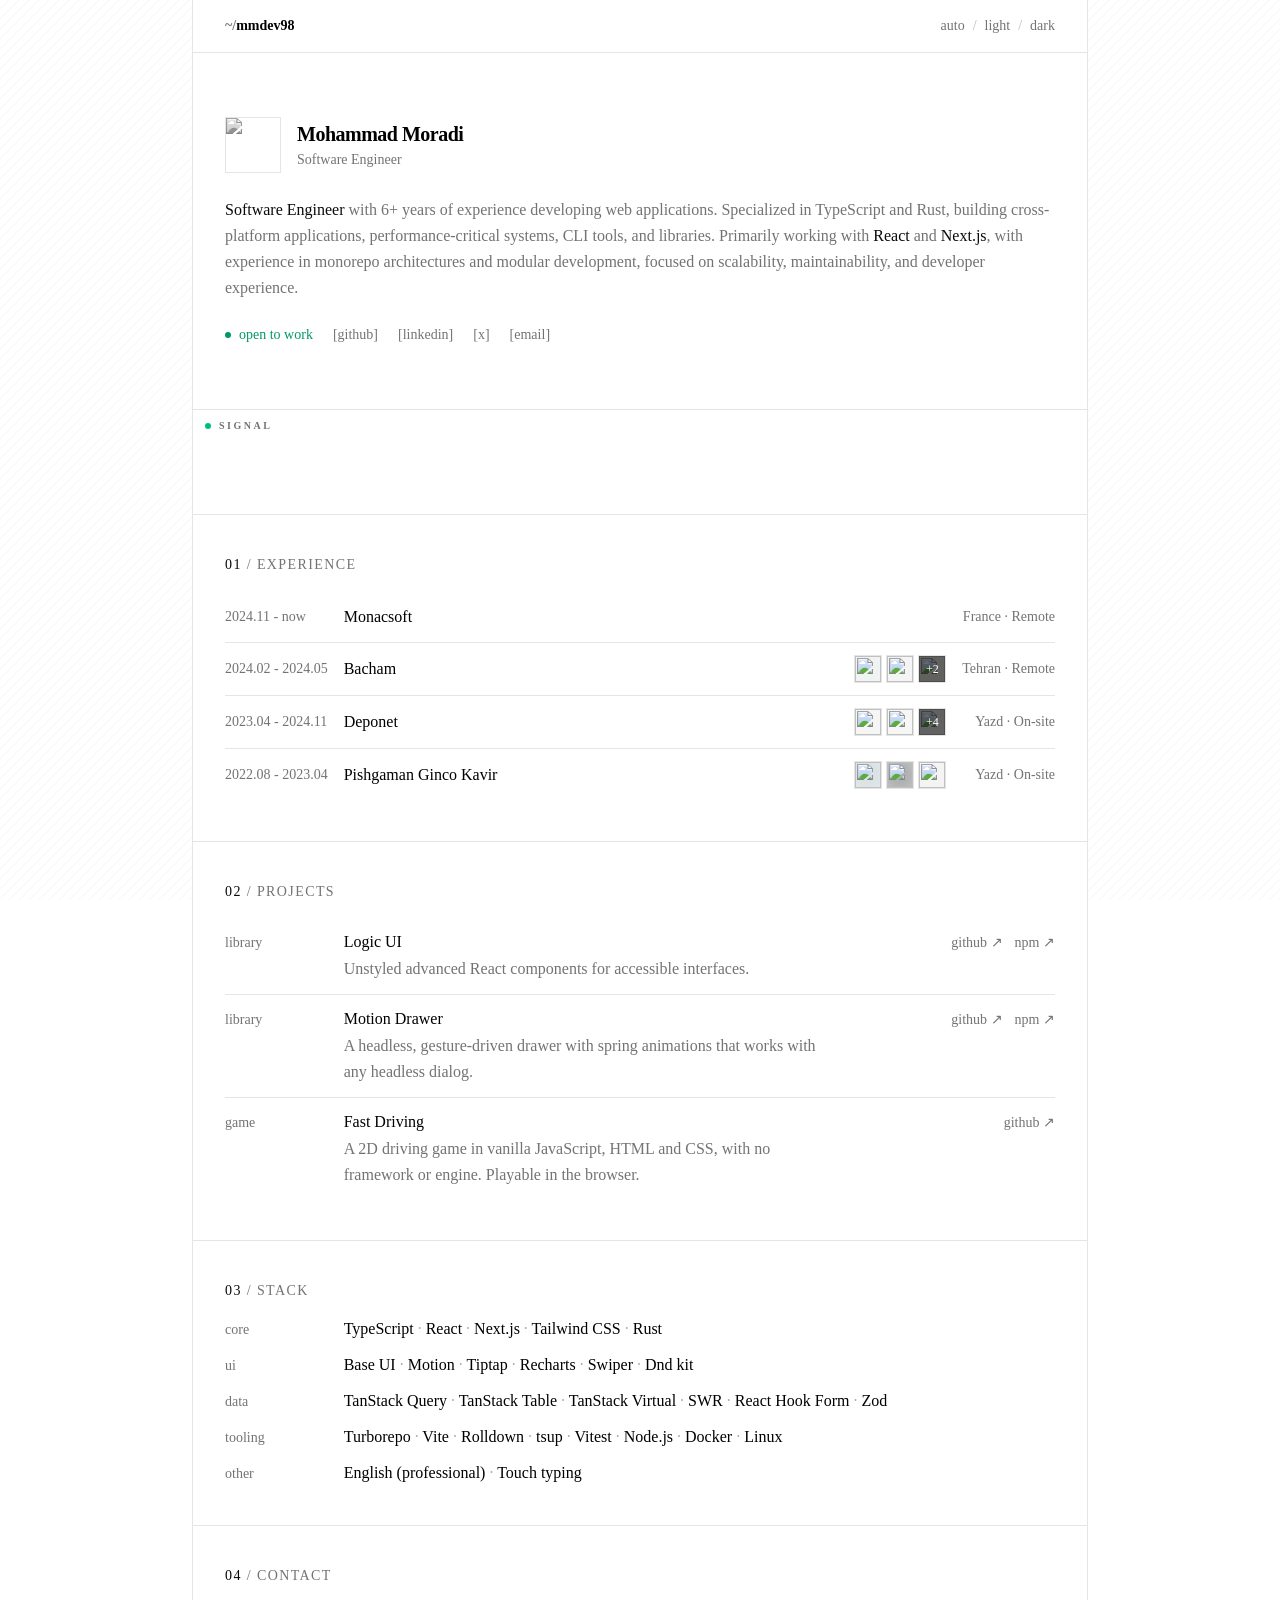
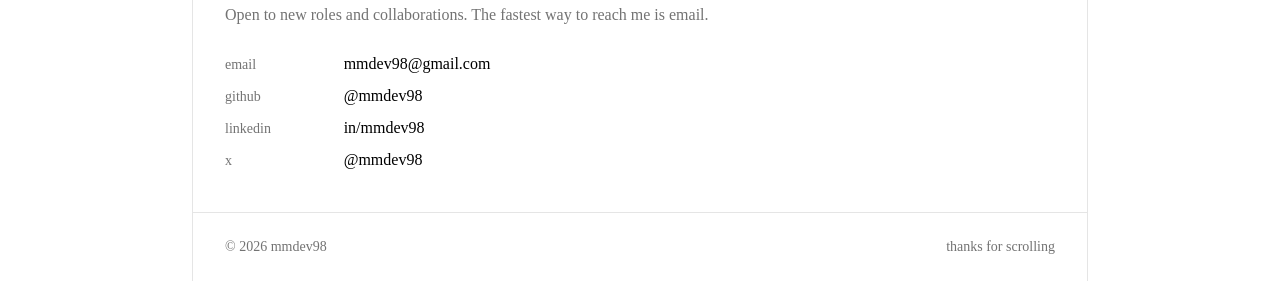
==== commit 0c5fcae7: "Deploy 8e9d08eef4933cb7147334471e7e0a268026c740 mmdev98/mmdev98@8e9d08eef4933cb7147334471e7e0a268026" ====
--- a/index.html
+++ b/index.html
@@ -1,4 +1,4 @@
-<!DOCTYPE html><html lang="en" dir="ltr" data-scroll-behavior="smooth"><head><meta charSet="utf-8"/><meta name="viewport" content="width=device-width, initial-scale=1, maximum-scale=1"/><link rel="preload" href="/_next/static/media/70bc3e132a0a741e-s.p.3t6q91iet4nsy.woff2" as="font" crossorigin="" type="font/woff2"/><link rel="preload" href="/_next/static/media/83afe278b6a6bb3c-s.p.2bn3s6zvc0dyp.woff2" as="font" crossorigin="" type="font/woff2"/><link rel="preload" as="image" href="/_next/static/media/me.1fey25ulodddv.jpg"/><link rel="stylesheet" href="/_next/static/chunks/1u4kc-c3o_bn-.css" data-precedence="next"/><link rel="preload" as="script" fetchPriority="low" href="/_next/static/chunks/2g49ir6_3u95x.js"/><script src="/_next/static/chunks/1aqfnv02aa_5w.js" async=""></script><script src="/_next/static/chunks/2fnossysrrigi.js" async=""></script><script src="/_next/static/chunks/16vwrhhb1l47h.js" async=""></script><script src="/_next/static/chunks/06e6v-p27b9oc.js" async=""></script><script src="/_next/static/chunks/turbopack-3b4am4300zgu8.js" async=""></script><script src="/_next/static/chunks/2xre82nfmn38v.js" async=""></script><script src="/_next/static/chunks/087pxfta5g01c.js" async=""></script><script src="/_next/static/chunks/0ihcn6d7-1xx2.js" async=""></script><script src="/_next/static/chunks/0gh2hkkd1mwnn.js" async=""></script><script src="/_next/static/chunks/14_ug4whud_-c.js" async=""></script><script src="/_next/static/chunks/0t2ual73esihb.js" async=""></script><script src="/_next/static/chunks/0krmzpmnxkn5z.js" async=""></script><script src="/_next/static/chunks/1--nkbxtsm4bh.js" async=""></script><meta name="next-size-adjust" content=""/><meta name="theme-color" content="hsl(0 0% 12%)"/><meta name="theme-color" content="white"/><title>Mohammad Moradi | Software Engineer</title><meta name="description" content="Mohammad Moradi is a software engineer with over 6 years of experience specializing in TypeScript and Rust, building high-performance web applications."/><link rel="manifest" href="/manifest.webmanifest"/><meta name="robots" content="index, follow"/><meta name="googlebot" content="index, follow, max-video-preview:-1, max-image-preview:large, max-snippet:-1"/><link rel="canonical" href="https://rsdev64.github.io/"/><meta property="og:title" content="Mohammad Moradi | Software Engineer"/><meta property="og:description" content="Mohammad Moradi is a software engineer with over 6 years of experience specializing in TypeScript and Rust, building high-performance web applications."/><meta property="og:url" content="https://rsdev64.github.io/"/><meta property="og:site_name" content="Mohammad Moradi | Software Engineer"/><meta property="og:locale" content="en"/><meta property="og:image" content="https://rsdev64.github.io/images/me.jpg"/><meta property="og:image:width" content="1024"/><meta property="og:image:height" content="1024"/><meta property="og:image:alt" content="Mohammad Moradi | Software Engineer"/><meta property="og:type" content="website"/><meta name="twitter:card" content="summary_large_image"/><meta name="twitter:title" content="Mohammad Moradi | Software Engineer"/><meta name="twitter:description" content="Mohammad Moradi is a software engineer with over 6 years of experience specializing in TypeScript and Rust, building high-performance web applications."/><meta name="twitter:image" content="https://rsdev64.github.io/images/me.jpg"/><link rel="icon" href="/favicon.ico?favicon.2ojoghhsay4k0.ico" sizes="48x48" type="image/x-icon"/><link rel="icon" href="/icon1.png?icon1.2a_h8i9j4f7ds.png" sizes="16x16" type="image/png"/><link rel="icon" href="/icon2.png?icon2.124i15350n94v.png" sizes="32x32" type="image/png"/><link rel="apple-touch-icon" href="/apple-icon.png?apple-icon.33rp9ye8hk8vn.png" sizes="180x180" type="image/png"/><script src="/_next/static/chunks/0cz1d0mv5g_q7.js" noModule=""></script></head><body class="font-sans antialiased select-none inter_fd091ad6-module__giF-bG__variable jetbrains_mono_6104e6b7-module__s6uLTa__variable"><div hidden=""><!--$--><!--/$--></div><script>((a,b,c,d,e,f,g,h)=>{let i=document.documentElement,j=["light","dark"];function k(b){var c;(Array.isArray(a)?a:[a]).forEach(a=>{let c="class"===a,d=c&&f?e.map(a=>f[a]||a):e;c?(i.classList.remove(...d),i.classList.add(f&&f[b]?f[b]:b)):i.setAttribute(a,b)}),c=b,h&&j.includes(c)&&(i.style.colorScheme=c)}if(d)k(d);else try{let a=localStorage.getItem(b)||c,d=g&&"system"===a?window.matchMedia("(prefers-color-scheme: dark)").matches?"dark":"light":a;k(d)}catch(a){}})("class","theme","system",null,["light","dark"],null,true,true)</script><style>
+<!DOCTYPE html><html lang="en" dir="ltr" data-scroll-behavior="smooth"><head><meta charSet="utf-8"/><meta name="viewport" content="width=device-width, initial-scale=1, maximum-scale=1"/><link rel="preload" href="/_next/static/media/70bc3e132a0a741e-s.p.3t6q91iet4nsy.woff2" as="font" crossorigin="" type="font/woff2"/><link rel="preload" href="/_next/static/media/83afe278b6a6bb3c-s.p.2bn3s6zvc0dyp.woff2" as="font" crossorigin="" type="font/woff2"/><link rel="preload" as="image" href="/_next/static/media/me.1fey25ulodddv.jpg"/><link rel="stylesheet" href="/_next/static/chunks/1u4kc-c3o_bn-.css" data-precedence="next"/><link rel="preload" as="script" fetchPriority="low" href="/_next/static/chunks/2g49ir6_3u95x.js"/><script src="/_next/static/chunks/1aqfnv02aa_5w.js" async=""></script><script src="/_next/static/chunks/3god5zsg90kmu.js" async=""></script><script src="/_next/static/chunks/16vwrhhb1l47h.js" async=""></script><script src="/_next/static/chunks/06e6v-p27b9oc.js" async=""></script><script src="/_next/static/chunks/turbopack-0lit_rs-y_-r1.js" async=""></script><script src="/_next/static/chunks/2xre82nfmn38v.js" async=""></script><script src="/_next/static/chunks/087pxfta5g01c.js" async=""></script><script src="/_next/static/chunks/00829fhw7kpym.js" async=""></script><script src="/_next/static/chunks/3_l2qmulnupxu.js" async=""></script><script src="/_next/static/chunks/14_ug4whud_-c.js" async=""></script><script src="/_next/static/chunks/0t2ual73esihb.js" async=""></script><script src="/_next/static/chunks/0krmzpmnxkn5z.js" async=""></script><script src="/_next/static/chunks/2g5hqfsvz3buu.js" async=""></script><meta name="next-size-adjust" content=""/><meta name="theme-color" content="hsl(0 0% 12%)"/><meta name="theme-color" content="white"/><title>Mohammad Moradi | Software Engineer</title><meta name="description" content="Mohammad Moradi is a software engineer with over 6 years of experience specializing in TypeScript and Rust, building high-performance web applications."/><link rel="manifest" href="/manifest.webmanifest"/><meta name="robots" content="index, follow"/><meta name="googlebot" content="index, follow, max-video-preview:-1, max-image-preview:large, max-snippet:-1"/><link rel="canonical" href="https://rsdev64.github.io/"/><meta property="og:title" content="Mohammad Moradi | Software Engineer"/><meta property="og:description" content="Mohammad Moradi is a software engineer with over 6 years of experience specializing in TypeScript and Rust, building high-performance web applications."/><meta property="og:url" content="https://rsdev64.github.io/"/><meta property="og:site_name" content="Mohammad Moradi | Software Engineer"/><meta property="og:locale" content="en"/><meta property="og:image" content="https://rsdev64.github.io/images/me.jpg"/><meta property="og:image:width" content="1024"/><meta property="og:image:height" content="1024"/><meta property="og:image:alt" content="Mohammad Moradi | Software Engineer"/><meta property="og:type" content="website"/><meta name="twitter:card" content="summary_large_image"/><meta name="twitter:title" content="Mohammad Moradi | Software Engineer"/><meta name="twitter:description" content="Mohammad Moradi is a software engineer with over 6 years of experience specializing in TypeScript and Rust, building high-performance web applications."/><meta name="twitter:image" content="https://rsdev64.github.io/images/me.jpg"/><link rel="icon" href="/favicon.ico?favicon.2ojoghhsay4k0.ico" sizes="48x48" type="image/x-icon"/><link rel="icon" href="/icon1.png?icon1.2a_h8i9j4f7ds.png" sizes="16x16" type="image/png"/><link rel="icon" href="/icon2.png?icon2.124i15350n94v.png" sizes="32x32" type="image/png"/><link rel="apple-touch-icon" href="/apple-icon.png?apple-icon.33rp9ye8hk8vn.png" sizes="180x180" type="image/png"/><script src="/_next/static/chunks/0cz1d0mv5g_q7.js" noModule=""></script></head><body class="font-sans antialiased select-none inter_fd091ad6-module__giF-bG__variable jetbrains_mono_6104e6b7-module__s6uLTa__variable"><div hidden=""><!--$--><!--/$--></div><script>((a,b,c,d,e,f,g,h)=>{let i=document.documentElement,j=["light","dark"];function k(b){var c;(Array.isArray(a)?a:[a]).forEach(a=>{let c="class"===a,d=c&&f?e.map(a=>f[a]||a):e;c?(i.classList.remove(...d),i.classList.add(f&&f[b]?f[b]:b)):i.setAttribute(a,b)}),c=b,h&&j.includes(c)&&(i.style.colorScheme=c)}if(d)k(d);else try{let a=localStorage.getItem(b)||c,d=g&&"system"===a?window.matchMedia("(prefers-color-scheme: dark)").matches?"dark":"light":a;k(d)}catch(a){}})("class","theme","system",null,["light","dark"],null,true,true)</script><style>
 :root {
   --bprogress-color: var(--color-primary);
   --bprogress-height: 3px;
@@ -119,4 +119,4 @@
   from { left: -80%; width: 80%; }
   to { left: 110%; width: 10%; }
 }
-</style><!--$!--><template data-dgst="BAILOUT_TO_CLIENT_SIDE_RENDERING"></template><!--/$--><div><header class="sticky top-0 z-2"><div class="bg-background mx-auto flex w-full max-w-4xl items-center justify-between gap-4 border-x border-b px-6 py-4 font-mono text-sm lg:px-8"><a dir="ltr" class="font-semibold underline-offset-4 outline-none hover:underline focus-visible:underline" href="/"><span class="text-muted-foreground">~/</span>mmdev98</a><div dir="ltr" class="font-mono"><button type="button" aria-label="Theme: auto. Switch to auto" class="text-foreground underline-offset-4 outline-none hover:underline focus-visible:underline sm:hidden">auto</button><div role="radiogroup" aria-label="Theme" class="flex items-center gap-2 max-sm:hidden"><button type="button" role="radio" aria-checked="false" class="underline-offset-4 transition-colors outline-none hover:underline focus-visible:underline text-muted-foreground hover:text-foreground">auto</button><span aria-hidden="true" class="text-muted-foreground/50">/</span><button type="button" role="radio" aria-checked="false" class="underline-offset-4 transition-colors outline-none hover:underline focus-visible:underline text-muted-foreground hover:text-foreground">light</button><span aria-hidden="true" class="text-muted-foreground/50">/</span><button type="button" role="radio" aria-checked="false" class="underline-offset-4 transition-colors outline-none hover:underline focus-visible:underline text-muted-foreground hover:text-foreground">dark</button></div></div></div></header><div class="bg-background relative z-1 mx-auto flex min-h-svh w-full max-w-4xl flex-col border-x"><main class="flex-1"><div class="bg-background"><div class="divide-y sm:grid sm:grid-cols-[auto_1fr_auto_auto] sm:gap-x-4"><section class="px-6 py-12 md:py-16 lg:px-8 sm:col-span-full"><div class="flex items-center gap-4"><button type="button" aria-label="Open photo of Mohammad Moradi" class="focus-visible:outline-foreground shrink-0 cursor-zoom-in focus-visible:outline-2 focus-visible:outline-offset-2 data-flying:invisible data-pending:cursor-wait data-popup-open:invisible"><img alt="Mohammad Moradi" width="56" height="56" decoding="async" data-nimg="1" class="size-14 border object-cover grayscale transition-[filter] duration-300 hover:grayscale-0" style="color:transparent" src="/_next/static/media/me.1fey25ulodddv.jpg"/></button><div><h1 class="text-xl font-semibold tracking-tight">Mohammad Moradi</h1><p class="text-muted-foreground mt-0.5 font-mono text-sm">Software Engineer</p></div></div><p class="text-muted-foreground mt-6 leading-relaxed"><span class="text-foreground font-medium">Software Engineer</span> with 6+ years of experience developing web applications. Specialized in TypeScript and Rust, building cross-platform applications, performance-critical systems, CLI tools, and libraries. Primarily working with <span class="text-foreground font-medium">React</span> and<!-- --> <span class="text-foreground font-medium">Next.js</span>, with experience in monorepo architectures and modular development, focused on scalability, maintainability, and developer experience.</p><ul dir="ltr" class="mt-6 flex flex-wrap gap-x-3 gap-y-2 font-mono text-sm sm:gap-x-5"><li class="flex basis-full items-center gap-2 text-emerald-600 sm:basis-auto dark:text-emerald-400"><span class="size-1.5 rounded-full bg-current"></span>open to work</li><li><a target="_blank" rel="noopener noreferrer" class="hover:text-foreground focus-visible:text-foreground text-muted-foreground underline-offset-4 outline-none hover:underline focus-visible:underline" href="https://github.com/mmdev98">[<!-- -->github<!-- -->]</a></li><li><a target="_blank" rel="noopener noreferrer" class="hover:text-foreground focus-visible:text-foreground text-muted-foreground underline-offset-4 outline-none hover:underline focus-visible:underline" href="https://www.linkedin.com/in/mmdev98">[<!-- -->linkedin<!-- -->]</a></li><li><a target="_blank" rel="noopener noreferrer" class="hover:text-foreground focus-visible:text-foreground text-muted-foreground underline-offset-4 outline-none hover:underline focus-visible:underline" href="https://x.com/mmdev98">[<!-- -->x<!-- -->]</a></li><li><a rel="noopener noreferrer" class="hover:text-foreground focus-visible:text-foreground text-muted-foreground underline-offset-4 outline-none hover:underline focus-visible:underline" href="mailto:mmdev98@gmail.com">[<!-- -->email<!-- -->]</a></li></ul></section><section class="relative sm:col-span-full"><div dir="ltr" class="bg-background text-foreground relative h-24 w-full overflow-hidden md:h-26 [--dm-green:#047857] [--dm-indigo:#4338ca] [--dm-orange:#c2410c] [--dm-teal:#0f766e] dark:[--dm-green:#34d399] dark:[--dm-indigo:#5364d5] dark:[--dm-orange:#f97316] dark:[--dm-teal:#45d8cc]"><div class="size-full overflow-hidden absolute inset-0"><canvas class="pointer-events-none absolute inset-0 size-full"></canvas><div aria-hidden="true" class="pointer-events-none absolute size-0 overflow-hidden opacity-0"></div></div><div class="text-2xs text-muted-foreground pointer-events-none absolute top-2 left-3 flex items-center gap-2 font-mono font-semibold tracking-[0.25em] uppercase"><span class="size-1.5 animate-pulse rounded-full bg-emerald-500"></span>Signal</div></div></section><section id="experience" class="grid scroll-mt-16 grid-cols-1 gap-4 px-6 py-10 sm:col-span-full sm:grid-cols-subgrid lg:px-8"><h2 class="text-muted-foreground font-mono text-sm tracking-widest uppercase sm:col-span-full"><span class="text-foreground">01</span> / <!-- -->Experience</h2><div class="min-w-0 sm:col-span-full sm:grid sm:grid-cols-subgrid"><ul class="divide-y sm:col-span-full sm:grid sm:grid-cols-subgrid"><li class="grid min-h-13 grid-cols-[1fr_auto] items-center gap-x-4 gap-y-1 py-3 text-base sm:col-span-full sm:grid-cols-subgrid"><span class="text-muted-foreground col-start-1 row-start-1 font-mono text-sm">2024.11<!-- --> -<!-- --> <!-- -->now</span><span class="col-start-1 row-start-2 font-medium sm:col-start-2 sm:row-start-1">Monacsoft</span><span class="text-muted-foreground col-start-2 row-start-1 text-end font-mono text-sm sm:col-start-4">France · Remote</span></li><li class="grid min-h-13 grid-cols-[1fr_auto] items-center gap-x-4 gap-y-1 py-3 text-base sm:col-span-full sm:grid-cols-subgrid"><span class="text-muted-foreground col-start-1 row-start-1 font-mono text-sm">2024.02<!-- --> -<!-- --> <!-- -->2024.05</span><span class="col-start-1 row-start-2 font-medium sm:col-start-2 sm:row-start-1">Bacham</span><div class="flex gap-1 col-start-2 row-start-2 justify-self-end sm:col-start-3 sm:row-start-1 sm:justify-self-start"><button type="button" aria-label="Open Bacham screenshot 1" class="bg-muted relative size-7 shrink-0 cursor-zoom-in overflow-hidden border transition-colors hover:border-foreground/50 data-flying:invisible data-pending:cursor-wait data-popup-open:invisible focus-visible:outline-foreground focus-visible:outline-2 focus-visible:outline-offset-1"><img alt="" loading="lazy" decoding="async" data-nimg="fill" class="object-cover object-center" style="position:absolute;height:100%;width:100%;left:0;top:0;right:0;bottom:0;color:transparent;background-size:cover;background-position:50% 50%;background-repeat:no-repeat;background-image:url(&quot;data:image/svg+xml;charset=utf-8,%3Csvg xmlns=&#x27;http://www.w3.org/2000/svg&#x27; %3E%3Cfilter id=&#x27;b&#x27; color-interpolation-filters=&#x27;sRGB&#x27;%3E%3CfeGaussianBlur stdDeviation=&#x27;20&#x27;/%3E%3CfeColorMatrix values=&#x27;1 0 0 0 0 0 1 0 0 0 0 0 1 0 0 0 0 0 100 -1&#x27; result=&#x27;s&#x27;/%3E%3CfeFlood x=&#x27;0&#x27; y=&#x27;0&#x27; width=&#x27;100%25&#x27; height=&#x27;100%25&#x27;/%3E%3CfeComposite operator=&#x27;out&#x27; in=&#x27;s&#x27;/%3E%3CfeComposite in2=&#x27;SourceGraphic&#x27;/%3E%3CfeGaussianBlur stdDeviation=&#x27;20&#x27;/%3E%3C/filter%3E%3Cimage width=&#x27;100%25&#x27; height=&#x27;100%25&#x27; x=&#x27;0&#x27; y=&#x27;0&#x27; preserveAspectRatio=&#x27;none&#x27; style=&#x27;filter: url(%23b);&#x27; href=&#x27;[data-uri]&#x27;/%3E%3C/svg%3E&quot;)" src="/images/gallery/bacham/01.png"/></button><button type="button" aria-label="Open Bacham screenshot 2" class="bg-muted relative size-7 shrink-0 cursor-zoom-in overflow-hidden border transition-colors hover:border-foreground/50 data-flying:invisible data-pending:cursor-wait data-popup-open:invisible focus-visible:outline-foreground focus-visible:outline-2 focus-visible:outline-offset-1"><img alt="" loading="lazy" decoding="async" data-nimg="fill" class="object-cover object-center" style="position:absolute;height:100%;width:100%;left:0;top:0;right:0;bottom:0;color:transparent;background-size:cover;background-position:50% 50%;background-repeat:no-repeat;background-image:url(&quot;data:image/svg+xml;charset=utf-8,%3Csvg xmlns=&#x27;http://www.w3.org/2000/svg&#x27; %3E%3Cfilter id=&#x27;b&#x27; color-interpolation-filters=&#x27;sRGB&#x27;%3E%3CfeGaussianBlur stdDeviation=&#x27;20&#x27;/%3E%3CfeColorMatrix values=&#x27;1 0 0 0 0 0 1 0 0 0 0 0 1 0 0 0 0 0 100 -1&#x27; result=&#x27;s&#x27;/%3E%3CfeFlood x=&#x27;0&#x27; y=&#x27;0&#x27; width=&#x27;100%25&#x27; height=&#x27;100%25&#x27;/%3E%3CfeComposite operator=&#x27;out&#x27; in=&#x27;s&#x27;/%3E%3CfeComposite in2=&#x27;SourceGraphic&#x27;/%3E%3CfeGaussianBlur stdDeviation=&#x27;20&#x27;/%3E%3C/filter%3E%3Cimage width=&#x27;100%25&#x27; height=&#x27;100%25&#x27; x=&#x27;0&#x27; y=&#x27;0&#x27; preserveAspectRatio=&#x27;none&#x27; style=&#x27;filter: url(%23b);&#x27; href=&#x27;[data-uri]&#x27;/%3E%3C/svg%3E&quot;)" src="/images/gallery/bacham/02.png"/></button><button type="button" aria-label="Open Bacham screenshot 3 and 1 more" class="bg-muted relative size-7 shrink-0 cursor-zoom-in overflow-hidden border transition-colors hover:border-foreground/50 data-flying:invisible data-pending:cursor-wait data-popup-open:invisible focus-visible:outline-foreground focus-visible:outline-2 focus-visible:outline-offset-1"><img alt="" loading="lazy" decoding="async" data-nimg="fill" class="object-cover object-center" style="position:absolute;height:100%;width:100%;left:0;top:0;right:0;bottom:0;color:transparent;background-size:cover;background-position:50% 50%;background-repeat:no-repeat;background-image:url(&quot;data:image/svg+xml;charset=utf-8,%3Csvg xmlns=&#x27;http://www.w3.org/2000/svg&#x27; %3E%3Cfilter id=&#x27;b&#x27; color-interpolation-filters=&#x27;sRGB&#x27;%3E%3CfeGaussianBlur stdDeviation=&#x27;20&#x27;/%3E%3CfeColorMatrix values=&#x27;1 0 0 0 0 0 1 0 0 0 0 0 1 0 0 0 0 0 100 -1&#x27; result=&#x27;s&#x27;/%3E%3CfeFlood x=&#x27;0&#x27; y=&#x27;0&#x27; width=&#x27;100%25&#x27; height=&#x27;100%25&#x27;/%3E%3CfeComposite operator=&#x27;out&#x27; in=&#x27;s&#x27;/%3E%3CfeComposite in2=&#x27;SourceGraphic&#x27;/%3E%3CfeGaussianBlur stdDeviation=&#x27;20&#x27;/%3E%3C/filter%3E%3Cimage width=&#x27;100%25&#x27; height=&#x27;100%25&#x27; x=&#x27;0&#x27; y=&#x27;0&#x27; preserveAspectRatio=&#x27;none&#x27; style=&#x27;filter: url(%23b);&#x27; href=&#x27;[data-uri]&#x27;/%3E%3C/svg%3E&quot;)" src="/images/gallery/bacham/03.png"/><span class="absolute inset-0 flex items-center justify-center bg-black/60 font-mono text-xs text-white">+<!-- -->2</span></button></div><span class="text-muted-foreground col-start-2 row-start-1 text-end font-mono text-sm sm:col-start-4">Tehran · Remote</span></li><li class="grid min-h-13 grid-cols-[1fr_auto] items-center gap-x-4 gap-y-1 py-3 text-base sm:col-span-full sm:grid-cols-subgrid"><span class="text-muted-foreground col-start-1 row-start-1 font-mono text-sm">2023.04<!-- --> -<!-- --> <!-- -->2024.11</span><span class="col-start-1 row-start-2 font-medium sm:col-start-2 sm:row-start-1">Deponet</span><div class="flex gap-1 col-start-2 row-start-2 justify-self-end sm:col-start-3 sm:row-start-1 sm:justify-self-start"><button type="button" aria-label="Open Deponet screenshot 1" class="bg-muted relative size-7 shrink-0 cursor-zoom-in overflow-hidden border transition-colors hover:border-foreground/50 data-flying:invisible data-pending:cursor-wait data-popup-open:invisible focus-visible:outline-foreground focus-visible:outline-2 focus-visible:outline-offset-1"><img alt="" loading="lazy" decoding="async" data-nimg="fill" class="object-cover object-center" style="position:absolute;height:100%;width:100%;left:0;top:0;right:0;bottom:0;color:transparent;background-size:cover;background-position:50% 50%;background-repeat:no-repeat;background-image:url(&quot;data:image/svg+xml;charset=utf-8,%3Csvg xmlns=&#x27;http://www.w3.org/2000/svg&#x27; %3E%3Cfilter id=&#x27;b&#x27; color-interpolation-filters=&#x27;sRGB&#x27;%3E%3CfeGaussianBlur stdDeviation=&#x27;20&#x27;/%3E%3CfeColorMatrix values=&#x27;1 0 0 0 0 0 1 0 0 0 0 0 1 0 0 0 0 0 100 -1&#x27; result=&#x27;s&#x27;/%3E%3CfeFlood x=&#x27;0&#x27; y=&#x27;0&#x27; width=&#x27;100%25&#x27; height=&#x27;100%25&#x27;/%3E%3CfeComposite operator=&#x27;out&#x27; in=&#x27;s&#x27;/%3E%3CfeComposite in2=&#x27;SourceGraphic&#x27;/%3E%3CfeGaussianBlur stdDeviation=&#x27;20&#x27;/%3E%3C/filter%3E%3Cimage width=&#x27;100%25&#x27; height=&#x27;100%25&#x27; x=&#x27;0&#x27; y=&#x27;0&#x27; preserveAspectRatio=&#x27;none&#x27; style=&#x27;filter: url(%23b);&#x27; href=&#x27;[data-uri]&#x27;/%3E%3C/svg%3E&quot;)" src="/images/gallery/deponet/01.png"/></button><button type="button" aria-label="Open Deponet screenshot 2" class="bg-muted relative size-7 shrink-0 cursor-zoom-in overflow-hidden border transition-colors hover:border-foreground/50 data-flying:invisible data-pending:cursor-wait data-popup-open:invisible focus-visible:outline-foreground focus-visible:outline-2 focus-visible:outline-offset-1"><img alt="" loading="lazy" decoding="async" data-nimg="fill" class="object-cover object-center" style="position:absolute;height:100%;width:100%;left:0;top:0;right:0;bottom:0;color:transparent;background-size:cover;background-position:50% 50%;background-repeat:no-repeat;background-image:url(&quot;data:image/svg+xml;charset=utf-8,%3Csvg xmlns=&#x27;http://www.w3.org/2000/svg&#x27; %3E%3Cfilter id=&#x27;b&#x27; color-interpolation-filters=&#x27;sRGB&#x27;%3E%3CfeGaussianBlur stdDeviation=&#x27;20&#x27;/%3E%3CfeColorMatrix values=&#x27;1 0 0 0 0 0 1 0 0 0 0 0 1 0 0 0 0 0 100 -1&#x27; result=&#x27;s&#x27;/%3E%3CfeFlood x=&#x27;0&#x27; y=&#x27;0&#x27; width=&#x27;100%25&#x27; height=&#x27;100%25&#x27;/%3E%3CfeComposite operator=&#x27;out&#x27; in=&#x27;s&#x27;/%3E%3CfeComposite in2=&#x27;SourceGraphic&#x27;/%3E%3CfeGaussianBlur stdDeviation=&#x27;20&#x27;/%3E%3C/filter%3E%3Cimage width=&#x27;100%25&#x27; height=&#x27;100%25&#x27; x=&#x27;0&#x27; y=&#x27;0&#x27; preserveAspectRatio=&#x27;none&#x27; style=&#x27;filter: url(%23b);&#x27; href=&#x27;[data-uri]&#x27;/%3E%3C/svg%3E&quot;)" src="/images/gallery/deponet/02.png"/></button><button type="button" aria-label="Open Deponet screenshot 3 and 3 more" class="bg-muted relative size-7 shrink-0 cursor-zoom-in overflow-hidden border transition-colors hover:border-foreground/50 data-flying:invisible data-pending:cursor-wait data-popup-open:invisible focus-visible:outline-foreground focus-visible:outline-2 focus-visible:outline-offset-1"><img alt="" loading="lazy" decoding="async" data-nimg="fill" class="object-cover object-center" style="position:absolute;height:100%;width:100%;left:0;top:0;right:0;bottom:0;color:transparent;background-size:cover;background-position:50% 50%;background-repeat:no-repeat;background-image:url(&quot;data:image/svg+xml;charset=utf-8,%3Csvg xmlns=&#x27;http://www.w3.org/2000/svg&#x27; %3E%3Cfilter id=&#x27;b&#x27; color-interpolation-filters=&#x27;sRGB&#x27;%3E%3CfeGaussianBlur stdDeviation=&#x27;20&#x27;/%3E%3CfeColorMatrix values=&#x27;1 0 0 0 0 0 1 0 0 0 0 0 1 0 0 0 0 0 100 -1&#x27; result=&#x27;s&#x27;/%3E%3CfeFlood x=&#x27;0&#x27; y=&#x27;0&#x27; width=&#x27;100%25&#x27; height=&#x27;100%25&#x27;/%3E%3CfeComposite operator=&#x27;out&#x27; in=&#x27;s&#x27;/%3E%3CfeComposite in2=&#x27;SourceGraphic&#x27;/%3E%3CfeGaussianBlur stdDeviation=&#x27;20&#x27;/%3E%3C/filter%3E%3Cimage width=&#x27;100%25&#x27; height=&#x27;100%25&#x27; x=&#x27;0&#x27; y=&#x27;0&#x27; preserveAspectRatio=&#x27;none&#x27; style=&#x27;filter: url(%23b);&#x27; href=&#x27;[data-uri]&#x27;/%3E%3C/svg%3E&quot;)" src="/images/gallery/deponet/03.png"/><span class="absolute inset-0 flex items-center justify-center bg-black/60 font-mono text-xs text-white">+<!-- -->4</span></button></div><span class="text-muted-foreground col-start-2 row-start-1 text-end font-mono text-sm sm:col-start-4">Yazd · On-site</span></li><li class="grid min-h-13 grid-cols-[1fr_auto] items-center gap-x-4 gap-y-1 py-3 text-base sm:col-span-full sm:grid-cols-subgrid"><span class="text-muted-foreground col-start-1 row-start-1 font-mono text-sm">2022.08<!-- --> -<!-- --> <!-- -->2023.04</span><span class="col-start-1 row-start-2 font-medium sm:col-start-2 sm:row-start-1">Pishgaman Ginco Kavir</span><div class="flex gap-1 col-start-2 row-start-2 justify-self-end sm:col-start-3 sm:row-start-1 sm:justify-self-start"><button type="button" aria-label="Open Gincoplus screenshot 1" class="bg-muted relative size-7 shrink-0 cursor-zoom-in overflow-hidden border transition-colors hover:border-foreground/50 data-flying:invisible data-pending:cursor-wait data-popup-open:invisible focus-visible:outline-foreground focus-visible:outline-2 focus-visible:outline-offset-1"><img alt="" loading="lazy" decoding="async" data-nimg="fill" class="object-cover object-center" style="position:absolute;height:100%;width:100%;left:0;top:0;right:0;bottom:0;color:transparent;background-size:cover;background-position:50% 50%;background-repeat:no-repeat;background-image:url(&quot;data:image/svg+xml;charset=utf-8,%3Csvg xmlns=&#x27;http://www.w3.org/2000/svg&#x27; %3E%3Cfilter id=&#x27;b&#x27; color-interpolation-filters=&#x27;sRGB&#x27;%3E%3CfeGaussianBlur stdDeviation=&#x27;20&#x27;/%3E%3CfeColorMatrix values=&#x27;1 0 0 0 0 0 1 0 0 0 0 0 1 0 0 0 0 0 100 -1&#x27; result=&#x27;s&#x27;/%3E%3CfeFlood x=&#x27;0&#x27; y=&#x27;0&#x27; width=&#x27;100%25&#x27; height=&#x27;100%25&#x27;/%3E%3CfeComposite operator=&#x27;out&#x27; in=&#x27;s&#x27;/%3E%3CfeComposite in2=&#x27;SourceGraphic&#x27;/%3E%3CfeGaussianBlur stdDeviation=&#x27;20&#x27;/%3E%3C/filter%3E%3Cimage width=&#x27;100%25&#x27; height=&#x27;100%25&#x27; x=&#x27;0&#x27; y=&#x27;0&#x27; preserveAspectRatio=&#x27;none&#x27; style=&#x27;filter: url(%23b);&#x27; href=&#x27;[data-uri]&#x27;/%3E%3C/svg%3E&quot;)" src="/images/gallery/gincoplus/01.jpg"/></button><button type="button" aria-label="Open Gincoplus screenshot 2" class="bg-muted relative size-7 shrink-0 cursor-zoom-in overflow-hidden border transition-colors hover:border-foreground/50 data-flying:invisible data-pending:cursor-wait data-popup-open:invisible focus-visible:outline-foreground focus-visible:outline-2 focus-visible:outline-offset-1"><img alt="" loading="lazy" decoding="async" data-nimg="fill" class="object-cover object-center" style="position:absolute;height:100%;width:100%;left:0;top:0;right:0;bottom:0;color:transparent;background-size:cover;background-position:50% 50%;background-repeat:no-repeat;background-image:url(&quot;data:image/svg+xml;charset=utf-8,%3Csvg xmlns=&#x27;http://www.w3.org/2000/svg&#x27; %3E%3Cfilter id=&#x27;b&#x27; color-interpolation-filters=&#x27;sRGB&#x27;%3E%3CfeGaussianBlur stdDeviation=&#x27;20&#x27;/%3E%3CfeColorMatrix values=&#x27;1 0 0 0 0 0 1 0 0 0 0 0 1 0 0 0 0 0 100 -1&#x27; result=&#x27;s&#x27;/%3E%3CfeFlood x=&#x27;0&#x27; y=&#x27;0&#x27; width=&#x27;100%25&#x27; height=&#x27;100%25&#x27;/%3E%3CfeComposite operator=&#x27;out&#x27; in=&#x27;s&#x27;/%3E%3CfeComposite in2=&#x27;SourceGraphic&#x27;/%3E%3CfeGaussianBlur stdDeviation=&#x27;20&#x27;/%3E%3C/filter%3E%3Cimage width=&#x27;100%25&#x27; height=&#x27;100%25&#x27; x=&#x27;0&#x27; y=&#x27;0&#x27; preserveAspectRatio=&#x27;none&#x27; style=&#x27;filter: url(%23b);&#x27; href=&#x27;[data-uri]&#x27;/%3E%3C/svg%3E&quot;)" src="/images/gallery/gincoplus/02.jpg"/></button><button type="button" aria-label="Open Admin Gincoplus screenshot 1" class="bg-muted relative size-7 shrink-0 cursor-zoom-in overflow-hidden border transition-colors hover:border-foreground/50 data-flying:invisible data-pending:cursor-wait data-popup-open:invisible focus-visible:outline-foreground focus-visible:outline-2 focus-visible:outline-offset-1"><img alt="" loading="lazy" decoding="async" data-nimg="fill" class="object-cover object-center" style="position:absolute;height:100%;width:100%;left:0;top:0;right:0;bottom:0;color:transparent;background-size:cover;background-position:50% 50%;background-repeat:no-repeat;background-image:url(&quot;data:image/svg+xml;charset=utf-8,%3Csvg xmlns=&#x27;http://www.w3.org/2000/svg&#x27; %3E%3Cfilter id=&#x27;b&#x27; color-interpolation-filters=&#x27;sRGB&#x27;%3E%3CfeGaussianBlur stdDeviation=&#x27;20&#x27;/%3E%3CfeColorMatrix values=&#x27;1 0 0 0 0 0 1 0 0 0 0 0 1 0 0 0 0 0 100 -1&#x27; result=&#x27;s&#x27;/%3E%3CfeFlood x=&#x27;0&#x27; y=&#x27;0&#x27; width=&#x27;100%25&#x27; height=&#x27;100%25&#x27;/%3E%3CfeComposite operator=&#x27;out&#x27; in=&#x27;s&#x27;/%3E%3CfeComposite in2=&#x27;SourceGraphic&#x27;/%3E%3CfeGaussianBlur stdDeviation=&#x27;20&#x27;/%3E%3C/filter%3E%3Cimage width=&#x27;100%25&#x27; height=&#x27;100%25&#x27; x=&#x27;0&#x27; y=&#x27;0&#x27; preserveAspectRatio=&#x27;none&#x27; style=&#x27;filter: url(%23b);&#x27; href=&#x27;[data-uri]&#x27;/%3E%3C/svg%3E&quot;)" src="/images/gallery/admin-gincoplus/01.png"/></button></div><span class="text-muted-foreground col-start-2 row-start-1 text-end font-mono text-sm sm:col-start-4">Yazd · On-site</span></li></ul></div></section><section id="projects" class="grid scroll-mt-16 grid-cols-1 gap-4 px-6 py-10 sm:col-span-full sm:grid-cols-subgrid lg:px-8"><h2 class="text-muted-foreground font-mono text-sm tracking-widest uppercase sm:col-span-full"><span class="text-foreground">02</span> / <!-- -->Projects</h2><div class="min-w-0 sm:col-span-full sm:grid sm:grid-cols-subgrid"><ul class="grid grid-cols-[1fr_auto] gap-x-4 divide-y sm:col-span-full sm:grid-cols-subgrid"><li class="col-span-full grid grid-cols-subgrid items-baseline gap-y-1 py-3 text-base"><span class="text-muted-foreground col-start-1 row-start-1 font-mono text-sm">library</span><div class="col-span-2 col-start-1 row-start-2 sm:col-span-1 sm:col-start-2 sm:row-start-1"><h3 class="font-medium">Logic UI</h3><p class="text-muted-foreground mt-0.5 leading-relaxed">Unstyled advanced React components for accessible interfaces.</p></div><span dir="ltr" class="col-start-2 row-start-1 flex justify-end gap-3 font-mono text-sm sm:col-span-2 sm:col-start-3"><a target="_blank" rel="noopener noreferrer" class="text-muted-foreground hover:text-foreground focus-visible:text-foreground underline-offset-4 outline-none hover:underline focus-visible:underline" href="https://github.com/mmdev98/logic-ui">github<!-- --> ↗</a><a target="_blank" rel="noopener noreferrer" class="text-muted-foreground hover:text-foreground focus-visible:text-foreground underline-offset-4 outline-none hover:underline focus-visible:underline" href="https://www.npmjs.com/package/@logic-ui/react">npm<!-- --> ↗</a></span></li><li class="col-span-full grid grid-cols-subgrid items-baseline gap-y-1 py-3 text-base"><span class="text-muted-foreground col-start-1 row-start-1 font-mono text-sm">library</span><div class="col-span-2 col-start-1 row-start-2 sm:col-span-1 sm:col-start-2 sm:row-start-1"><h3 class="font-medium">Motion Drawer</h3><p class="text-muted-foreground mt-0.5 leading-relaxed">A headless, gesture-driven drawer with spring animations that works with any headless dialog.</p></div><span dir="ltr" class="col-start-2 row-start-1 flex justify-end gap-3 font-mono text-sm sm:col-span-2 sm:col-start-3"><a target="_blank" rel="noopener noreferrer" class="text-muted-foreground hover:text-foreground focus-visible:text-foreground underline-offset-4 outline-none hover:underline focus-visible:underline" href="https://github.com/mmdev98/motion-drawer">github<!-- --> ↗</a><a target="_blank" rel="noopener noreferrer" class="text-muted-foreground hover:text-foreground focus-visible:text-foreground underline-offset-4 outline-none hover:underline focus-visible:underline" href="https://www.npmjs.com/package/motion-drawer">npm<!-- --> ↗</a></span></li><li class="col-span-full grid grid-cols-subgrid items-baseline gap-y-1 py-3 text-base"><span class="text-muted-foreground col-start-1 row-start-1 font-mono text-sm">game</span><div class="col-span-2 col-start-1 row-start-2 sm:col-span-1 sm:col-start-2 sm:row-start-1"><h3 class="font-medium">Fast Driving</h3><p class="text-muted-foreground mt-0.5 leading-relaxed">A 2D driving game in vanilla JavaScript, HTML and CSS, with no framework or engine. Playable in the browser.</p></div><span dir="ltr" class="col-start-2 row-start-1 flex justify-end gap-3 font-mono text-sm sm:col-span-2 sm:col-start-3"><a target="_blank" rel="noopener noreferrer" class="text-muted-foreground hover:text-foreground focus-visible:text-foreground underline-offset-4 outline-none hover:underline focus-visible:underline" href="https://github.com/mmdev98/fast-driving">github<!-- --> ↗</a></span></li></ul></div></section><section class="grid scroll-mt-16 grid-cols-1 gap-4 px-6 py-10 sm:col-span-full sm:grid-cols-subgrid lg:px-8"><h2 class="text-muted-foreground font-mono text-sm tracking-widest uppercase sm:col-span-full"><span class="text-foreground">03</span> / <!-- -->Stack</h2><div class="min-w-0 sm:col-span-full sm:grid sm:grid-cols-subgrid"><dl class="grid items-baseline gap-x-4 gap-y-4 text-base sm:col-span-full sm:grid-cols-subgrid sm:gap-y-3"><div class="grid gap-y-1 sm:contents"><dt class="text-muted-foreground font-mono text-sm">core</dt><dd class="leading-6 sm:col-span-3"><span class="whitespace-nowrap"><a target="_blank" rel="noopener noreferrer" class="underline-offset-4 outline-none hover:underline focus-visible:underline" href="https://www.typescriptlang.org">TypeScript</a><span class="text-muted-foreground/60"> ·</span></span> <span class="whitespace-nowrap"><a target="_blank" rel="noopener noreferrer" class="underline-offset-4 outline-none hover:underline focus-visible:underline" href="https://react.dev">React</a><span class="text-muted-foreground/60"> ·</span></span> <span class="whitespace-nowrap"><a target="_blank" rel="noopener noreferrer" class="underline-offset-4 outline-none hover:underline focus-visible:underline" href="https://nextjs.org">Next.js</a><span class="text-muted-foreground/60"> ·</span></span> <span class="whitespace-nowrap"><a target="_blank" rel="noopener noreferrer" class="underline-offset-4 outline-none hover:underline focus-visible:underline" href="https://tailwindcss.com">Tailwind CSS</a><span class="text-muted-foreground/60"> ·</span></span> <span class="whitespace-nowrap"><a target="_blank" rel="noopener noreferrer" class="underline-offset-4 outline-none hover:underline focus-visible:underline" href="https://www.rust-lang.org">Rust</a></span> </dd></div><div class="grid gap-y-1 sm:contents"><dt class="text-muted-foreground font-mono text-sm">ui</dt><dd class="leading-6 sm:col-span-3"><span class="whitespace-nowrap"><a target="_blank" rel="noopener noreferrer" class="underline-offset-4 outline-none hover:underline focus-visible:underline" href="https://base-ui.com">Base UI</a><span class="text-muted-foreground/60"> ·</span></span> <span class="whitespace-nowrap"><a target="_blank" rel="noopener noreferrer" class="underline-offset-4 outline-none hover:underline focus-visible:underline" href="https://motion.dev">Motion</a><span class="text-muted-foreground/60"> ·</span></span> <span class="whitespace-nowrap"><a target="_blank" rel="noopener noreferrer" class="underline-offset-4 outline-none hover:underline focus-visible:underline" href="https://tiptap.dev">Tiptap</a><span class="text-muted-foreground/60"> ·</span></span> <span class="whitespace-nowrap"><a target="_blank" rel="noopener noreferrer" class="underline-offset-4 outline-none hover:underline focus-visible:underline" href="https://recharts.org">Recharts</a><span class="text-muted-foreground/60"> ·</span></span> <span class="whitespace-nowrap"><a target="_blank" rel="noopener noreferrer" class="underline-offset-4 outline-none hover:underline focus-visible:underline" href="https://swiperjs.com">Swiper</a><span class="text-muted-foreground/60"> ·</span></span> <span class="whitespace-nowrap"><a target="_blank" rel="noopener noreferrer" class="underline-offset-4 outline-none hover:underline focus-visible:underline" href="https://dndkit.com">Dnd kit</a></span> </dd></div><div class="grid gap-y-1 sm:contents"><dt class="text-muted-foreground font-mono text-sm">data</dt><dd class="leading-6 sm:col-span-3"><span class="whitespace-nowrap"><a target="_blank" rel="noopener noreferrer" class="underline-offset-4 outline-none hover:underline focus-visible:underline" href="https://tanstack.com/query">TanStack Query</a><span class="text-muted-foreground/60"> ·</span></span> <span class="whitespace-nowrap"><a target="_blank" rel="noopener noreferrer" class="underline-offset-4 outline-none hover:underline focus-visible:underline" href="https://tanstack.com/table">TanStack Table</a><span class="text-muted-foreground/60"> ·</span></span> <span class="whitespace-nowrap"><a target="_blank" rel="noopener noreferrer" class="underline-offset-4 outline-none hover:underline focus-visible:underline" href="https://tanstack.com/virtual">TanStack Virtual</a><span class="text-muted-foreground/60"> ·</span></span> <span class="whitespace-nowrap"><a target="_blank" rel="noopener noreferrer" class="underline-offset-4 outline-none hover:underline focus-visible:underline" href="https://swr.vercel.app">SWR</a><span class="text-muted-foreground/60"> ·</span></span> <span class="whitespace-nowrap"><a target="_blank" rel="noopener noreferrer" class="underline-offset-4 outline-none hover:underline focus-visible:underline" href="https://react-hook-form.com">React Hook Form</a><span class="text-muted-foreground/60"> ·</span></span> <span class="whitespace-nowrap"><a target="_blank" rel="noopener noreferrer" class="underline-offset-4 outline-none hover:underline focus-visible:underline" href="https://zod.dev">Zod</a></span> </dd></div><div class="grid gap-y-1 sm:contents"><dt class="text-muted-foreground font-mono text-sm">tooling</dt><dd class="leading-6 sm:col-span-3"><span class="whitespace-nowrap"><a target="_blank" rel="noopener noreferrer" class="underline-offset-4 outline-none hover:underline focus-visible:underline" href="https://turborepo.com">Turborepo</a><span class="text-muted-foreground/60"> ·</span></span> <span class="whitespace-nowrap"><a target="_blank" rel="noopener noreferrer" class="underline-offset-4 outline-none hover:underline focus-visible:underline" href="https://vite.dev">Vite</a><span class="text-muted-foreground/60"> ·</span></span> <span class="whitespace-nowrap"><a target="_blank" rel="noopener noreferrer" class="underline-offset-4 outline-none hover:underline focus-visible:underline" href="https://rolldown.rs">Rolldown</a><span class="text-muted-foreground/60"> ·</span></span> <span class="whitespace-nowrap"><a target="_blank" rel="noopener noreferrer" class="underline-offset-4 outline-none hover:underline focus-visible:underline" href="https://tsup.egoist.dev">tsup</a><span class="text-muted-foreground/60"> ·</span></span> <span class="whitespace-nowrap"><a target="_blank" rel="noopener noreferrer" class="underline-offset-4 outline-none hover:underline focus-visible:underline" href="https://vitest.dev">Vitest</a><span class="text-muted-foreground/60"> ·</span></span> <span class="whitespace-nowrap"><a target="_blank" rel="noopener noreferrer" class="underline-offset-4 outline-none hover:underline focus-visible:underline" href="https://nodejs.org">Node.js</a><span class="text-muted-foreground/60"> ·</span></span> <span class="whitespace-nowrap"><a target="_blank" rel="noopener noreferrer" class="underline-offset-4 outline-none hover:underline focus-visible:underline" href="https://deno.com">Deno</a><span class="text-muted-foreground/60"> ·</span></span> <span class="whitespace-nowrap"><a target="_blank" rel="noopener noreferrer" class="underline-offset-4 outline-none hover:underline focus-visible:underline" href="https://www.docker.com">Docker</a><span class="text-muted-foreground/60"> ·</span></span> <span class="whitespace-nowrap"><a target="_blank" rel="noopener noreferrer" class="underline-offset-4 outline-none hover:underline focus-visible:underline" href="https://www.kernel.org">Linux</a></span> </dd></div><div class="grid gap-y-1 sm:contents"><dt class="text-muted-foreground font-mono text-sm">other</dt><dd class="leading-6 sm:col-span-3"><span class="whitespace-nowrap">English (professional)<span class="text-muted-foreground/60"> ·</span></span> <span class="whitespace-nowrap">Touch typing</span> </dd></div></dl></div></section><section id="contact" class="grid scroll-mt-16 grid-cols-1 gap-4 px-6 py-10 sm:col-span-full sm:grid-cols-subgrid lg:px-8"><h2 class="text-muted-foreground font-mono text-sm tracking-widest uppercase sm:col-span-full"><span class="text-foreground">04</span> / <!-- -->Contact</h2><div class="min-w-0 sm:col-span-full sm:grid sm:grid-cols-subgrid"><p class="text-muted-foreground mb-6 text-base leading-relaxed sm:col-span-full">Open to new roles and collaborations. The fastest way to reach me is email.</p><dl dir="ltr" class="grid grid-cols-[4.5rem_1fr] items-baseline gap-x-4 gap-y-2 text-base sm:col-span-full sm:grid-cols-subgrid"><div class="contents"><dt class="text-muted-foreground font-mono text-sm">email</dt><dd class="sm:col-span-3"><a rel="noopener noreferrer" class="underline-offset-4 outline-none hover:underline focus-visible:underline" href="mailto:mmdev98@gmail.com">mmdev98@gmail.com</a></dd></div><div class="contents"><dt class="text-muted-foreground font-mono text-sm">github</dt><dd class="sm:col-span-3"><a target="_blank" rel="noopener noreferrer" class="underline-offset-4 outline-none hover:underline focus-visible:underline" href="https://github.com/mmdev98">@mmdev98</a></dd></div><div class="contents"><dt class="text-muted-foreground font-mono text-sm">linkedin</dt><dd class="sm:col-span-3"><a target="_blank" rel="noopener noreferrer" class="underline-offset-4 outline-none hover:underline focus-visible:underline" href="https://www.linkedin.com/in/mmdev98">in/mmdev98</a></dd></div><div class="contents"><dt class="text-muted-foreground font-mono text-sm">x</dt><dd class="sm:col-span-3"><a target="_blank" rel="noopener noreferrer" class="underline-offset-4 outline-none hover:underline focus-visible:underline" href="https://x.com/mmdev98">@mmdev98</a></dd></div></dl></div></section></div></div><!--$--><!--/$--></main><footer dir="ltr" class="text-muted-foreground flex justify-between gap-4 border-t px-6 py-6 font-mono text-sm lg:px-8"><span>© <!-- -->2026<!-- --> mmdev98</span><span>thanks for scrolling</span></footer></div><span class="bg-background fixed inset-0 inline-flex bg-size-[10px_10px] bg-fixed [--pattern-fg:var(--color-muted)] bg-[repeating-linear-gradient(315deg,var(--pattern-fg)_0,var(--pattern-fg)_1px,transparent_0,transparent_50%)] will-change-transform"></span></div><script src="/_next/static/chunks/2g49ir6_3u95x.js" id="_R_" async=""></script><script>(self.__next_f=self.__next_f||[]).push([0])</script><script>self.__next_f.push([1,"1:\"$Sreact.fragment\"\n3:I[1795,[\"/_next/static/chunks/2xre82nfmn38v.js\",\"/_next/static/chunks/087pxfta5g01c.js\",\"/_next/static/chunks/0ihcn6d7-1xx2.js\",\"/_next/static/chunks/0gh2hkkd1mwnn.js\",\"/_next/static/chunks/14_ug4whud_-c.js\",\"/_next/static/chunks/0t2ual73esihb.js\"],\"MainLayout\"]\n4:I[78382,[\"/_next/static/chunks/2xre82nfmn38v.js\",\"/_next/static/chunks/087pxfta5g01c.js\",\"/_next/static/chunks/0ihcn6d7-1xx2.js\",\"/_next/static/chunks/0gh2hkkd1mwnn.js\",\"/_next/static/chunks/14_ug4whud_-c.js\"],\"default\"]\n5:I[21791,[\"/_next/static/chunks/2xre82nfmn38v.js\",\"/_next/static/chunks/087pxfta5g01c.js\",\"/_next/static/chunks/0ihcn6d7-1xx2.js\",\"/_next/static/chunks/0gh2hkkd1mwnn.js\",\"/_next/static/chunks/14_ug4whud_-c.js\"],\"default\"]\n6:I[91477,[\"/_next/static/chunks/2xre82nfmn38v.js\",\"/_next/static/chunks/087pxfta5g01c.js\",\"/_next/static/chunks/0ihcn6d7-1xx2.js\",\"/_next/static/chunks/0gh2hkkd1mwnn.js\",\"/_next/static/chunks/14_ug4whud_-c.js\",\"/_next/static/chunks/0t2ual73esihb.js\",\"/_next/static/chunks/0krmzpmnxkn5z.js\",\"/_next/static/chunks/1--nkbxtsm4bh.js\"],\"ResumePage\"]\n7:I[86804,[\"/_next/static/chunks/2xre82nfmn38v.js\",\"/_next/static/chunks/087pxfta5g01c.js\",\"/_next/static/chunks/0ihcn6d7-1xx2.js\",\"/_next/static/chunks/0gh2hkkd1mwnn.js\",\"/_next/static/chunks/14_ug4whud_-c.js\"],\"OutletBoundary\"]\n8:\"$Sreact.suspense\"\na:I[86804,[\"/_next/static/chunks/2xre82nfmn38v.js\",\"/_next/static/chunks/087pxfta5g01c.js\",\"/_next/static/chunks/0ihcn6d7-1xx2.js\",\"/_next/static/chunks/0gh2hkkd1mwnn.js\",\"/_next/static/chunks/14_ug4whud_-c.js\"],\"ViewportBoundary\"]\nc:I[86804,[\"/_next/static/chunks/2xre82nfmn38v.js\",\"/_next/static/chunks/087pxfta5g01c.js\",\"/_next/static/chunks/0ihcn6d7-1xx2.js\",\"/_next/static/chunks/0gh2hkkd1mwnn.js\",\"/_next/static/chunks/14_ug4whud_-c.js\"],\"MetadataBoundary\"]\ne:I[87094,[\"/_next/static/chunks/2xre82nfmn38v.js\",\"/_next/static/chunks/087pxfta5g01c.js\",\"/_next/static/chunks/0ihcn6d7-1xx2.js\",\"/_next/static/chunks/0gh2hkkd1mwnn.js\",\"/_next/static/chunks/14_ug4whud_-c.js\"],\"default\",1]\n:HL[\"/_next/static/chunks/1u4kc-c3o_bn-.css\",\"style\"]\n:HL[\"/_next/static/media/70bc3e132a0a741e-s.p.3t6q91iet4nsy.woff2\",\"font\",{\"crossOrigin\":\"\",\"type\":\"font/woff2\"}]\n:HL[\"/_next/static/media/83afe278b6a6bb3c-s.p.2bn3s6zvc0dyp.woff2\",\"font\",{\"crossOrigin\":\"\",\"type\":\"font/woff2\"}]\n"])</script><script>self.__next_f.push([1,"0:{\"P\":null,\"c\":[\"\",\"\"],\"q\":\"\",\"i\":false,\"f\":[[[\"\",{\"children\":[\"(main-layout)\",{\"children\":[\"__PAGE__\",{}]}]},\"$undefined\",\"$undefined\",16],[[\"$\",\"$1\",\"c\",{\"children\":[[[\"$\",\"link\",\"0\",{\"rel\":\"stylesheet\",\"href\":\"/_next/static/chunks/1u4kc-c3o_bn-.css\",\"precedence\":\"next\",\"crossOrigin\":\"$undefined\",\"nonce\":\"$undefined\"}],[\"$\",\"script\",\"script-0\",{\"src\":\"/_next/static/chunks/2xre82nfmn38v.js\",\"async\":true,\"nonce\":\"$undefined\"}],[\"$\",\"script\",\"script-1\",{\"src\":\"/_next/static/chunks/087pxfta5g01c.js\",\"async\":true,\"nonce\":\"$undefined\"}],[\"$\",\"script\",\"script-2\",{\"src\":\"/_next/static/chunks/0ihcn6d7-1xx2.js\",\"async\":true,\"nonce\":\"$undefined\"}],[\"$\",\"script\",\"script-3\",{\"src\":\"/_next/static/chunks/0gh2hkkd1mwnn.js\",\"async\":true,\"nonce\":\"$undefined\"}],[\"$\",\"script\",\"script-4\",{\"src\":\"/_next/static/chunks/14_ug4whud_-c.js\",\"async\":true,\"nonce\":\"$undefined\"}]],[\"$\",\"html\",null,{\"lang\":\"en\",\"dir\":\"ltr\",\"data-scroll-behavior\":\"smooth\",\"suppressHydrationWarning\":true,\"children\":[\"$\",\"body\",null,{\"className\":\"font-sans antialiased select-none inter_fd091ad6-module__giF-bG__variable jetbrains_mono_6104e6b7-module__s6uLTa__variable\",\"children\":\"$L2\"}]}]]}],{\"children\":[[\"$\",\"$1\",\"c\",{\"children\":[[[\"$\",\"script\",\"script-0\",{\"src\":\"/_next/static/chunks/0t2ual73esihb.js\",\"async\":true,\"nonce\":\"$undefined\"}]],[\"$\",\"$L3\",null,{\"children\":[\"$\",\"$L4\",null,{\"parallelRouterKey\":\"children\",\"error\":\"$undefined\",\"errorStyles\":\"$undefined\",\"errorScripts\":\"$undefined\",\"template\":[\"$\",\"$L5\",null,{}],\"templateStyles\":\"$undefined\",\"templateScripts\":\"$undefined\",\"notFound\":[[[\"$\",\"title\",null,{\"children\":\"404: This page could not be found.\"}],[\"$\",\"div\",null,{\"style\":{\"fontFamily\":\"system-ui,\\\"Segoe UI\\\",Roboto,Helvetica,Arial,sans-serif,\\\"Apple Color Emoji\\\",\\\"Segoe UI Emoji\\\"\",\"height\":\"100vh\",\"textAlign\":\"center\",\"display\":\"flex\",\"flexDirection\":\"column\",\"alignItems\":\"center\",\"justifyContent\":\"center\"},\"children\":[\"$\",\"div\",null,{\"children\":[[\"$\",\"style\",null,{\"dangerouslySetInnerHTML\":{\"__html\":\"body{color:#000;background:#fff;margin:0}.next-error-h1{border-right:1px solid rgba(0,0,0,.3)}@media (prefers-color-scheme:dark){body{color:#fff;background:#000}.next-error-h1{border-right:1px solid rgba(255,255,255,.3)}}\"}}],[\"$\",\"h1\",null,{\"className\":\"next-error-h1\",\"style\":{\"display\":\"inline-block\",\"margin\":\"0 20px 0 0\",\"padding\":\"0 23px 0 0\",\"fontSize\":24,\"fontWeight\":500,\"verticalAlign\":\"top\",\"lineHeight\":\"49px\"},\"children\":404}],[\"$\",\"div\",null,{\"style\":{\"display\":\"inline-block\"},\"children\":[\"$\",\"h2\",null,{\"style\":{\"fontSize\":14,\"fontWeight\":400,\"lineHeight\":\"49px\",\"margin\":0},\"children\":\"This page could not be found.\"}]}]]}]}]],[]],\"forbidden\":[[[\"$\",\"title\",null,{\"children\":\"403: This page could not be accessed.\"}],[\"$\",\"div\",null,{\"style\":\"$0:f:0:1:1:children:0:props:children:1:props:children:props:notFound:0:1:props:style\",\"children\":[\"$\",\"div\",null,{\"children\":[[\"$\",\"style\",null,{\"dangerouslySetInnerHTML\":{\"__html\":\"body{color:#000;background:#fff;margin:0}.next-error-h1{border-right:1px solid rgba(0,0,0,.3)}@media (prefers-color-scheme:dark){body{color:#fff;background:#000}.next-error-h1{border-right:1px solid rgba(255,255,255,.3)}}\"}}],[\"$\",\"h1\",null,{\"className\":\"next-error-h1\",\"style\":\"$0:f:0:1:1:children:0:props:children:1:props:children:props:notFound:0:1:props:children:props:children:1:props:style\",\"children\":403}],[\"$\",\"div\",null,{\"style\":\"$0:f:0:1:1:children:0:props:children:1:props:children:props:notFound:0:1:props:children:props:children:2:props:style\",\"children\":[\"$\",\"h2\",null,{\"style\":\"$0:f:0:1:1:children:0:props:children:1:props:children:props:notFound:0:1:props:children:props:children:2:props:children:props:style\",\"children\":\"This page could not be accessed.\"}]}]]}]}]],[]],\"unauthorized\":[[[\"$\",\"title\",null,{\"children\":\"401: You're not authorized to access this page.\"}],[\"$\",\"div\",null,{\"style\":\"$0:f:0:1:1:children:0:props:children:1:props:children:props:notFound:0:1:props:style\",\"children\":[\"$\",\"div\",null,{\"children\":[[\"$\",\"style\",null,{\"dangerouslySetInnerHTML\":{\"__html\":\"body{color:#000;background:#fff;margin:0}.next-error-h1{border-right:1px solid rgba(0,0,0,.3)}@media (prefers-color-scheme:dark){body{color:#fff;background:#000}.next-error-h1{border-right:1px solid rgba(255,255,255,.3)}}\"}}],[\"$\",\"h1\",null,{\"className\":\"next-error-h1\",\"style\":\"$0:f:0:1:1:children:0:props:children:1:props:children:props:notFound:0:1:props:children:props:children:1:props:style\",\"children\":401}],[\"$\",\"div\",null,{\"style\":\"$0:f:0:1:1:children:0:props:children:1:props:children:props:notFound:0:1:props:children:props:children:2:props:style\",\"children\":[\"$\",\"h2\",null,{\"style\":\"$0:f:0:1:1:children:0:props:children:1:props:children:props:notFound:0:1:props:children:props:children:2:props:children:props:style\",\"children\":\"You're not authorized to access this page.\"}]}]]}]}]],[]]}]}]]}],{\"children\":[[\"$\",\"$1\",\"c\",{\"children\":[[\"$\",\"$L6\",null,{}],[[\"$\",\"script\",\"script-0\",{\"src\":\"/_next/static/chunks/0krmzpmnxkn5z.js\",\"async\":true,\"nonce\":\"$undefined\"}],[\"$\",\"script\",\"script-1\",{\"src\":\"/_next/static/chunks/1--nkbxtsm4bh.js\",\"async\":true,\"nonce\":\"$undefined\"}]],[\"$\",\"$L7\",null,{\"children\":[\"$\",\"$8\",null,{\"name\":\"Next.MetadataOutlet\",\"children\":\"$@9\"}]}]]}],{},null,false,null]},null,false,null]},null,false,null],[\"$\",\"$1\",\"h\",{\"children\":[null,[\"$\",\"$La\",null,{\"children\":\"$Lb\"}],[\"$\",\"div\",null,{\"hidden\":true,\"children\":[\"$\",\"$Lc\",null,{\"children\":[\"$\",\"$8\",null,{\"name\":\"Next.Metadata\",\"children\":\"$Ld\"}]}]}],[\"$\",\"meta\",null,{\"name\":\"next-size-adjust\",\"content\":\"\"}]]}],false]],\"m\":\"$undefined\",\"G\":[\"$e\",[[\"$\",\"link\",\"0\",{\"rel\":\"stylesheet\",\"href\":\"/_next/static/chunks/1u4kc-c3o_bn-.css\",\"precedence\":\"next\",\"crossOrigin\":\"$undefined\",\"nonce\":\"$undefined\"}]]],\"S\":true,\"h\":null,\"s\":\"$undefined\",\"l\":\"$undefined\",\"p\":\"$undefined\",\"d\":\"$undefined\",\"b\":\"cVey8wCxQL4yHcT-hH8V-\"}\n"])</script><script>self.__next_f.push([1,"f:I[97231,[\"/_next/static/chunks/2xre82nfmn38v.js\",\"/_next/static/chunks/087pxfta5g01c.js\",\"/_next/static/chunks/0ihcn6d7-1xx2.js\",\"/_next/static/chunks/0gh2hkkd1mwnn.js\",\"/_next/static/chunks/14_ug4whud_-c.js\"],\"BotContext\"]\n10:I[21493,[\"/_next/static/chunks/2xre82nfmn38v.js\",\"/_next/static/chunks/087pxfta5g01c.js\",\"/_next/static/chunks/0ihcn6d7-1xx2.js\",\"/_next/static/chunks/0gh2hkkd1mwnn.js\",\"/_next/static/chunks/14_ug4whud_-c.js\"],\"ThemeProvider\"]\n11:I[90884,[\"/_next/static/chunks/2xre82nfmn38v.js\",\"/_next/static/chunks/087pxfta5g01c.js\",\"/_next/static/chunks/0ihcn6d7-1xx2.js\",\"/_next/static/chunks/0gh2hkkd1mwnn.js\",\"/_next/static/chunks/14_ug4whud_-c.js\"],\"default\"]\n12:I[24652,[\"/_next/static/chunks/2xre82nfmn38v.js\",\"/_next/static/chunks/087pxfta5g01c.js\",\"/_next/static/chunks/0ihcn6d7-1xx2.js\",\"/_next/static/chunks/0gh2hkkd1mwnn.js\",\"/_next/static/chunks/14_ug4whud_-c.js\"],\"TooltipProvider\"]\n"])</script><script>self.__next_f.push([1,"2:[\"$\",\"$Lf\",null,{\"value\":{\"isBot\":false},\"children\":[\"$\",\"$L10\",null,{\"children\":[\"$\",\"$L11\",null,{\"children\":[\"$\",\"$L12\",null,{\"children\":[\"$\",\"$L4\",null,{\"parallelRouterKey\":\"children\",\"error\":\"$undefined\",\"errorStyles\":\"$undefined\",\"errorScripts\":\"$undefined\",\"template\":[\"$\",\"$L5\",null,{}],\"templateStyles\":\"$undefined\",\"templateScripts\":\"$undefined\",\"notFound\":[[[\"$\",\"title\",null,{\"children\":\"404: This page could not be found.\"}],[\"$\",\"div\",null,{\"style\":\"$0:f:0:1:1:children:0:props:children:1:props:children:props:notFound:0:1:props:style\",\"children\":[\"$\",\"div\",null,{\"children\":[[\"$\",\"style\",null,{\"dangerouslySetInnerHTML\":{\"__html\":\"body{color:#000;background:#fff;margin:0}.next-error-h1{border-right:1px solid rgba(0,0,0,.3)}@media (prefers-color-scheme:dark){body{color:#fff;background:#000}.next-error-h1{border-right:1px solid rgba(255,255,255,.3)}}\"}}],[\"$\",\"h1\",null,{\"className\":\"next-error-h1\",\"style\":\"$0:f:0:1:1:children:0:props:children:1:props:children:props:notFound:0:1:props:children:props:children:1:props:style\",\"children\":404}],[\"$\",\"div\",null,{\"style\":\"$0:f:0:1:1:children:0:props:children:1:props:children:props:notFound:0:1:props:children:props:children:2:props:style\",\"children\":[\"$\",\"h2\",null,{\"style\":\"$0:f:0:1:1:children:0:props:children:1:props:children:props:notFound:0:1:props:children:props:children:2:props:children:props:style\",\"children\":\"This page could not be found.\"}]}]]}]}]],[]],\"forbidden\":[[[\"$\",\"title\",null,{\"children\":\"403: This page could not be accessed.\"}],[\"$\",\"div\",null,{\"style\":\"$0:f:0:1:1:children:0:props:children:1:props:children:props:notFound:0:1:props:style\",\"children\":[\"$\",\"div\",null,{\"children\":[[\"$\",\"style\",null,{\"dangerouslySetInnerHTML\":{\"__html\":\"body{color:#000;background:#fff;margin:0}.next-error-h1{border-right:1px solid rgba(0,0,0,.3)}@media (prefers-color-scheme:dark){body{color:#fff;background:#000}.next-error-h1{border-right:1px solid rgba(255,255,255,.3)}}\"}}],[\"$\",\"h1\",null,{\"className\":\"next-error-h1\",\"style\":\"$0:f:0:1:1:children:0:props:children:1:props:children:props:notFound:0:1:props:children:props:children:1:props:style\",\"children\":403}],[\"$\",\"div\",null,{\"style\":\"$0:f:0:1:1:children:0:props:children:1:props:children:props:notFound:0:1:props:children:props:children:2:props:style\",\"children\":[\"$\",\"h2\",null,{\"style\":\"$0:f:0:1:1:children:0:props:children:1:props:children:props:notFound:0:1:props:children:props:children:2:props:children:props:style\",\"children\":\"This page could not be accessed.\"}]}]]}]}]],[]],\"unauthorized\":[[[\"$\",\"title\",null,{\"children\":\"401: You're not authorized to access this page.\"}],[\"$\",\"div\",null,{\"style\":\"$0:f:0:1:1:children:0:props:children:1:props:children:props:notFound:0:1:props:style\",\"children\":[\"$\",\"div\",null,{\"children\":[[\"$\",\"style\",null,{\"dangerouslySetInnerHTML\":{\"__html\":\"body{color:#000;background:#fff;margin:0}.next-error-h1{border-right:1px solid rgba(0,0,0,.3)}@media (prefers-color-scheme:dark){body{color:#fff;background:#000}.next-error-h1{border-right:1px solid rgba(255,255,255,.3)}}\"}}],[\"$\",\"h1\",null,{\"className\":\"next-error-h1\",\"style\":\"$0:f:0:1:1:children:0:props:children:1:props:children:props:notFound:0:1:props:children:props:children:1:props:style\",\"children\":401}],[\"$\",\"div\",null,{\"style\":\"$0:f:0:1:1:children:0:props:children:1:props:children:props:notFound:0:1:props:children:props:children:2:props:style\",\"children\":[\"$\",\"h2\",null,{\"style\":\"$0:f:0:1:1:children:0:props:children:1:props:children:props:notFound:0:1:props:children:props:children:2:props:children:props:style\",\"children\":\"You're not authorized to access this page.\"}]}]]}]}]],[]]}]}]}]}]}]\n"])</script><script>self.__next_f.push([1,"b:[[\"$\",\"meta\",\"0\",{\"charSet\":\"utf-8\"}],[\"$\",\"meta\",\"1\",{\"name\":\"viewport\",\"content\":\"width=device-width, initial-scale=1, maximum-scale=1\"}],[\"$\",\"meta\",\"2\",{\"name\":\"theme-color\",\"content\":\"white\"}]]\n"])</script><script>self.__next_f.push([1,"13:I[81302,[\"/_next/static/chunks/2xre82nfmn38v.js\",\"/_next/static/chunks/087pxfta5g01c.js\",\"/_next/static/chunks/0ihcn6d7-1xx2.js\",\"/_next/static/chunks/0gh2hkkd1mwnn.js\",\"/_next/static/chunks/14_ug4whud_-c.js\"],\"IconMark\"]\n9:null\n"])</script><script>self.__next_f.push([1,"d:[[\"$\",\"title\",\"0\",{\"children\":\"Mohammad Moradi | Software Engineer\"}],[\"$\",\"meta\",\"1\",{\"name\":\"description\",\"content\":\"Mohammad Moradi is a software engineer with over 6 years of experience specializing in TypeScript and Rust, building high-performance web applications.\"}],[\"$\",\"link\",\"2\",{\"rel\":\"manifest\",\"href\":\"/manifest.webmanifest\",\"crossOrigin\":\"$undefined\"}],[\"$\",\"meta\",\"3\",{\"name\":\"robots\",\"content\":\"index, follow\"}],[\"$\",\"meta\",\"4\",{\"name\":\"googlebot\",\"content\":\"index, follow, max-video-preview:-1, max-image-preview:large, max-snippet:-1\"}],[\"$\",\"link\",\"5\",{\"rel\":\"canonical\",\"href\":\"https://rsdev64.github.io/\"}],[\"$\",\"meta\",\"6\",{\"property\":\"og:title\",\"content\":\"Mohammad Moradi | Software Engineer\"}],[\"$\",\"meta\",\"7\",{\"property\":\"og:description\",\"content\":\"Mohammad Moradi is a software engineer with over 6 years of experience specializing in TypeScript and Rust, building high-performance web applications.\"}],[\"$\",\"meta\",\"8\",{\"property\":\"og:url\",\"content\":\"https://rsdev64.github.io/\"}],[\"$\",\"meta\",\"9\",{\"property\":\"og:site_name\",\"content\":\"Mohammad Moradi | Software Engineer\"}],[\"$\",\"meta\",\"10\",{\"property\":\"og:locale\",\"content\":\"en\"}],[\"$\",\"meta\",\"11\",{\"property\":\"og:image\",\"content\":\"https://rsdev64.github.io/images/me.jpg\"}],[\"$\",\"meta\",\"12\",{\"property\":\"og:image:width\",\"content\":\"1024\"}],[\"$\",\"meta\",\"13\",{\"property\":\"og:image:height\",\"content\":\"1024\"}],[\"$\",\"meta\",\"14\",{\"property\":\"og:image:alt\",\"content\":\"Mohammad Moradi | Software Engineer\"}],[\"$\",\"meta\",\"15\",{\"property\":\"og:type\",\"content\":\"website\"}],[\"$\",\"meta\",\"16\",{\"name\":\"twitter:card\",\"content\":\"summary_large_image\"}],[\"$\",\"meta\",\"17\",{\"name\":\"twitter:title\",\"content\":\"Mohammad Moradi | Software Engineer\"}],[\"$\",\"meta\",\"18\",{\"name\":\"twitter:description\",\"content\":\"Mohammad Moradi is a software engineer with over 6 years of experience specializing in TypeScript and Rust, building high-performance web applications.\"}],[\"$\",\"meta\",\"19\",{\"name\":\"twitter:image\",\"content\":\"https://rsdev64.github.io/images/me.jpg\"}],[\"$\",\"link\",\"20\",{\"rel\":\"icon\",\"href\":\"/favicon.ico?favicon.2ojoghhsay4k0.ico\",\"sizes\":\"48x48\",\"type\":\"image/x-icon\"}],[\"$\",\"link\",\"21\",{\"rel\":\"icon\",\"href\":\"/icon1.png?icon1.2a_h8i9j4f7ds.png\",\"sizes\":\"16x16\",\"type\":\"image/png\"}],[\"$\",\"link\",\"22\",{\"rel\":\"icon\",\"href\":\"/icon2.png?icon2.124i15350n94v.png\",\"sizes\":\"32x32\",\"type\":\"image/png\"}],[\"$\",\"link\",\"23\",{\"rel\":\"apple-touch-icon\",\"href\":\"/apple-icon.png?apple-icon.33rp9ye8hk8vn.png\",\"sizes\":\"180x180\",\"type\":\"image/png\"}],[\"$\",\"$L13\",\"24\",{}]]\n"])</script></body></html>+</style><!--$!--><template data-dgst="BAILOUT_TO_CLIENT_SIDE_RENDERING"></template><!--/$--><div><header class="sticky top-0 z-2"><div class="bg-background mx-auto flex w-full max-w-4xl items-center justify-between gap-4 border-x border-b px-6 py-4 font-mono text-sm lg:px-8"><a dir="ltr" class="font-semibold underline-offset-4 outline-none hover:underline focus-visible:underline" href="/"><span class="text-muted-foreground">~/</span>mmdev98</a><div dir="ltr" class="font-mono"><button type="button" aria-label="Theme: auto. Switch to auto" class="text-foreground underline-offset-4 outline-none hover:underline focus-visible:underline sm:hidden">auto</button><div role="radiogroup" aria-label="Theme" class="flex items-center gap-2 max-sm:hidden"><button type="button" role="radio" aria-checked="false" class="underline-offset-4 transition-colors outline-none hover:underline focus-visible:underline text-muted-foreground hover:text-foreground">auto</button><span aria-hidden="true" class="text-muted-foreground/50">/</span><button type="button" role="radio" aria-checked="false" class="underline-offset-4 transition-colors outline-none hover:underline focus-visible:underline text-muted-foreground hover:text-foreground">light</button><span aria-hidden="true" class="text-muted-foreground/50">/</span><button type="button" role="radio" aria-checked="false" class="underline-offset-4 transition-colors outline-none hover:underline focus-visible:underline text-muted-foreground hover:text-foreground">dark</button></div></div></div></header><div class="bg-background relative z-1 mx-auto flex min-h-svh w-full max-w-4xl flex-col border-x"><main class="flex-1"><div class="bg-background"><div class="divide-y sm:grid sm:grid-cols-[auto_1fr_auto_auto] sm:gap-x-4"><section class="px-6 py-12 md:py-16 lg:px-8 sm:col-span-full"><div class="flex items-center gap-4"><button type="button" aria-label="Open photo of Mohammad Moradi" class="focus-visible:outline-foreground shrink-0 cursor-zoom-in focus-visible:outline-2 focus-visible:outline-offset-2 data-flying:invisible data-pending:cursor-wait data-popup-open:invisible"><img alt="Mohammad Moradi" width="56" height="56" decoding="async" data-nimg="1" class="size-14 border object-cover grayscale transition-[filter] duration-300 hover:grayscale-0" style="color:transparent" src="/_next/static/media/me.1fey25ulodddv.jpg"/></button><div><h1 class="text-xl font-semibold tracking-tight">Mohammad Moradi</h1><p class="text-muted-foreground mt-0.5 font-mono text-sm">Software Engineer</p></div></div><p class="text-muted-foreground mt-6 leading-relaxed"><span class="text-foreground font-medium">Software Engineer</span> with 6+ years of experience developing web applications. Specialized in TypeScript and Rust, building cross-platform applications, performance-critical systems, CLI tools, and libraries. Primarily working with <span class="text-foreground font-medium">React</span> and<!-- --> <span class="text-foreground font-medium">Next.js</span>, with experience in monorepo architectures and modular development, focused on scalability, maintainability, and developer experience.</p><ul dir="ltr" class="mt-6 flex flex-wrap gap-x-3 gap-y-2 font-mono text-sm sm:gap-x-5"><li class="flex basis-full items-center gap-2 text-emerald-600 sm:basis-auto dark:text-emerald-400"><span class="size-1.5 rounded-full bg-current"></span>open to work</li><li><a target="_blank" rel="noopener noreferrer" class="hover:text-foreground focus-visible:text-foreground text-muted-foreground underline-offset-4 outline-none hover:underline focus-visible:underline" href="https://github.com/mmdev98">[<!-- -->github<!-- -->]</a></li><li><a target="_blank" rel="noopener noreferrer" class="hover:text-foreground focus-visible:text-foreground text-muted-foreground underline-offset-4 outline-none hover:underline focus-visible:underline" href="https://www.linkedin.com/in/mmdev98">[<!-- -->linkedin<!-- -->]</a></li><li><a target="_blank" rel="noopener noreferrer" class="hover:text-foreground focus-visible:text-foreground text-muted-foreground underline-offset-4 outline-none hover:underline focus-visible:underline" href="https://x.com/mmdev98">[<!-- -->x<!-- -->]</a></li><li><a rel="noopener noreferrer" class="hover:text-foreground focus-visible:text-foreground text-muted-foreground underline-offset-4 outline-none hover:underline focus-visible:underline" href="mailto:mmdev98@gmail.com">[<!-- -->email<!-- -->]</a></li></ul></section><section class="relative sm:col-span-full"><div dir="ltr" class="bg-background text-foreground relative h-24 w-full overflow-hidden md:h-26 [--dm-green:#047857] [--dm-indigo:#4338ca] [--dm-orange:#c2410c] [--dm-teal:#0f766e] dark:[--dm-green:#34d399] dark:[--dm-indigo:#5364d5] dark:[--dm-orange:#f97316] dark:[--dm-teal:#45d8cc]"><div class="size-full overflow-hidden absolute inset-0"><canvas class="pointer-events-none absolute inset-0 size-full"></canvas><div aria-hidden="true" class="pointer-events-none absolute size-0 overflow-hidden opacity-0"></div></div><div class="text-2xs text-muted-foreground pointer-events-none absolute top-2 left-3 flex items-center gap-2 font-mono font-semibold tracking-[0.25em] uppercase"><span class="size-1.5 animate-pulse rounded-full bg-emerald-500"></span>Signal</div></div></section><section id="experience" class="grid scroll-mt-16 grid-cols-1 gap-4 px-6 py-10 sm:col-span-full sm:grid-cols-subgrid lg:px-8"><h2 class="text-muted-foreground font-mono text-sm tracking-widest uppercase sm:col-span-full"><span class="text-foreground">01</span> / <!-- -->Experience</h2><div class="min-w-0 sm:col-span-full sm:grid sm:grid-cols-subgrid"><ul class="divide-y sm:col-span-full sm:grid sm:grid-cols-subgrid"><li class="grid min-h-13 grid-cols-[1fr_auto] items-center gap-x-4 gap-y-1 py-3 text-base sm:col-span-full sm:grid-cols-subgrid"><span class="text-muted-foreground col-start-1 row-start-1 font-mono text-sm">2024.11<!-- --> -<!-- --> <!-- -->now</span><span class="col-start-1 row-start-2 font-medium sm:col-start-2 sm:row-start-1">Monacsoft</span><span class="text-muted-foreground col-start-2 row-start-1 text-end font-mono text-sm sm:col-start-4">France · Remote</span></li><li class="grid min-h-13 grid-cols-[1fr_auto] items-center gap-x-4 gap-y-1 py-3 text-base sm:col-span-full sm:grid-cols-subgrid"><span class="text-muted-foreground col-start-1 row-start-1 font-mono text-sm">2024.02<!-- --> -<!-- --> <!-- -->2024.05</span><span class="col-start-1 row-start-2 font-medium sm:col-start-2 sm:row-start-1">Bacham</span><div class="flex gap-1 col-start-2 row-start-2 justify-self-end sm:col-start-3 sm:row-start-1 sm:justify-self-start"><button type="button" aria-label="Open Bacham screenshot 1" class="bg-muted relative size-7 shrink-0 cursor-zoom-in overflow-hidden border transition-colors hover:border-foreground/50 data-flying:invisible data-pending:cursor-wait data-popup-open:invisible focus-visible:outline-foreground focus-visible:outline-2 focus-visible:outline-offset-1"><img alt="" loading="lazy" decoding="async" data-nimg="fill" class="object-cover object-center" style="position:absolute;height:100%;width:100%;left:0;top:0;right:0;bottom:0;color:transparent;background-size:cover;background-position:50% 50%;background-repeat:no-repeat;background-image:url(&quot;data:image/svg+xml;charset=utf-8,%3Csvg xmlns=&#x27;http://www.w3.org/2000/svg&#x27; %3E%3Cfilter id=&#x27;b&#x27; color-interpolation-filters=&#x27;sRGB&#x27;%3E%3CfeGaussianBlur stdDeviation=&#x27;20&#x27;/%3E%3CfeColorMatrix values=&#x27;1 0 0 0 0 0 1 0 0 0 0 0 1 0 0 0 0 0 100 -1&#x27; result=&#x27;s&#x27;/%3E%3CfeFlood x=&#x27;0&#x27; y=&#x27;0&#x27; width=&#x27;100%25&#x27; height=&#x27;100%25&#x27;/%3E%3CfeComposite operator=&#x27;out&#x27; in=&#x27;s&#x27;/%3E%3CfeComposite in2=&#x27;SourceGraphic&#x27;/%3E%3CfeGaussianBlur stdDeviation=&#x27;20&#x27;/%3E%3C/filter%3E%3Cimage width=&#x27;100%25&#x27; height=&#x27;100%25&#x27; x=&#x27;0&#x27; y=&#x27;0&#x27; preserveAspectRatio=&#x27;none&#x27; style=&#x27;filter: url(%23b);&#x27; href=&#x27;[data-uri]&#x27;/%3E%3C/svg%3E&quot;)" src="/images/gallery/bacham/01.png"/></button><button type="button" aria-label="Open Bacham screenshot 2" class="bg-muted relative size-7 shrink-0 cursor-zoom-in overflow-hidden border transition-colors hover:border-foreground/50 data-flying:invisible data-pending:cursor-wait data-popup-open:invisible focus-visible:outline-foreground focus-visible:outline-2 focus-visible:outline-offset-1"><img alt="" loading="lazy" decoding="async" data-nimg="fill" class="object-cover object-center" style="position:absolute;height:100%;width:100%;left:0;top:0;right:0;bottom:0;color:transparent;background-size:cover;background-position:50% 50%;background-repeat:no-repeat;background-image:url(&quot;data:image/svg+xml;charset=utf-8,%3Csvg xmlns=&#x27;http://www.w3.org/2000/svg&#x27; %3E%3Cfilter id=&#x27;b&#x27; color-interpolation-filters=&#x27;sRGB&#x27;%3E%3CfeGaussianBlur stdDeviation=&#x27;20&#x27;/%3E%3CfeColorMatrix values=&#x27;1 0 0 0 0 0 1 0 0 0 0 0 1 0 0 0 0 0 100 -1&#x27; result=&#x27;s&#x27;/%3E%3CfeFlood x=&#x27;0&#x27; y=&#x27;0&#x27; width=&#x27;100%25&#x27; height=&#x27;100%25&#x27;/%3E%3CfeComposite operator=&#x27;out&#x27; in=&#x27;s&#x27;/%3E%3CfeComposite in2=&#x27;SourceGraphic&#x27;/%3E%3CfeGaussianBlur stdDeviation=&#x27;20&#x27;/%3E%3C/filter%3E%3Cimage width=&#x27;100%25&#x27; height=&#x27;100%25&#x27; x=&#x27;0&#x27; y=&#x27;0&#x27; preserveAspectRatio=&#x27;none&#x27; style=&#x27;filter: url(%23b);&#x27; href=&#x27;[data-uri]&#x27;/%3E%3C/svg%3E&quot;)" src="/images/gallery/bacham/02.png"/></button><button type="button" aria-label="Open Bacham screenshot 3 and 1 more" class="bg-muted relative size-7 shrink-0 cursor-zoom-in overflow-hidden border transition-colors hover:border-foreground/50 data-flying:invisible data-pending:cursor-wait data-popup-open:invisible focus-visible:outline-foreground focus-visible:outline-2 focus-visible:outline-offset-1"><img alt="" loading="lazy" decoding="async" data-nimg="fill" class="object-cover object-center" style="position:absolute;height:100%;width:100%;left:0;top:0;right:0;bottom:0;color:transparent;background-size:cover;background-position:50% 50%;background-repeat:no-repeat;background-image:url(&quot;data:image/svg+xml;charset=utf-8,%3Csvg xmlns=&#x27;http://www.w3.org/2000/svg&#x27; %3E%3Cfilter id=&#x27;b&#x27; color-interpolation-filters=&#x27;sRGB&#x27;%3E%3CfeGaussianBlur stdDeviation=&#x27;20&#x27;/%3E%3CfeColorMatrix values=&#x27;1 0 0 0 0 0 1 0 0 0 0 0 1 0 0 0 0 0 100 -1&#x27; result=&#x27;s&#x27;/%3E%3CfeFlood x=&#x27;0&#x27; y=&#x27;0&#x27; width=&#x27;100%25&#x27; height=&#x27;100%25&#x27;/%3E%3CfeComposite operator=&#x27;out&#x27; in=&#x27;s&#x27;/%3E%3CfeComposite in2=&#x27;SourceGraphic&#x27;/%3E%3CfeGaussianBlur stdDeviation=&#x27;20&#x27;/%3E%3C/filter%3E%3Cimage width=&#x27;100%25&#x27; height=&#x27;100%25&#x27; x=&#x27;0&#x27; y=&#x27;0&#x27; preserveAspectRatio=&#x27;none&#x27; style=&#x27;filter: url(%23b);&#x27; href=&#x27;[data-uri]&#x27;/%3E%3C/svg%3E&quot;)" src="/images/gallery/bacham/03.png"/><span class="absolute inset-0 flex items-center justify-center bg-black/60 font-mono text-xs text-white">+<!-- -->2</span></button></div><span class="text-muted-foreground col-start-2 row-start-1 text-end font-mono text-sm sm:col-start-4">Tehran · Remote</span></li><li class="grid min-h-13 grid-cols-[1fr_auto] items-center gap-x-4 gap-y-1 py-3 text-base sm:col-span-full sm:grid-cols-subgrid"><span class="text-muted-foreground col-start-1 row-start-1 font-mono text-sm">2023.04<!-- --> -<!-- --> <!-- -->2024.11</span><span class="col-start-1 row-start-2 font-medium sm:col-start-2 sm:row-start-1">Deponet</span><div class="flex gap-1 col-start-2 row-start-2 justify-self-end sm:col-start-3 sm:row-start-1 sm:justify-self-start"><button type="button" aria-label="Open Deponet screenshot 1" class="bg-muted relative size-7 shrink-0 cursor-zoom-in overflow-hidden border transition-colors hover:border-foreground/50 data-flying:invisible data-pending:cursor-wait data-popup-open:invisible focus-visible:outline-foreground focus-visible:outline-2 focus-visible:outline-offset-1"><img alt="" loading="lazy" decoding="async" data-nimg="fill" class="object-cover object-center" style="position:absolute;height:100%;width:100%;left:0;top:0;right:0;bottom:0;color:transparent;background-size:cover;background-position:50% 50%;background-repeat:no-repeat;background-image:url(&quot;data:image/svg+xml;charset=utf-8,%3Csvg xmlns=&#x27;http://www.w3.org/2000/svg&#x27; %3E%3Cfilter id=&#x27;b&#x27; color-interpolation-filters=&#x27;sRGB&#x27;%3E%3CfeGaussianBlur stdDeviation=&#x27;20&#x27;/%3E%3CfeColorMatrix values=&#x27;1 0 0 0 0 0 1 0 0 0 0 0 1 0 0 0 0 0 100 -1&#x27; result=&#x27;s&#x27;/%3E%3CfeFlood x=&#x27;0&#x27; y=&#x27;0&#x27; width=&#x27;100%25&#x27; height=&#x27;100%25&#x27;/%3E%3CfeComposite operator=&#x27;out&#x27; in=&#x27;s&#x27;/%3E%3CfeComposite in2=&#x27;SourceGraphic&#x27;/%3E%3CfeGaussianBlur stdDeviation=&#x27;20&#x27;/%3E%3C/filter%3E%3Cimage width=&#x27;100%25&#x27; height=&#x27;100%25&#x27; x=&#x27;0&#x27; y=&#x27;0&#x27; preserveAspectRatio=&#x27;none&#x27; style=&#x27;filter: url(%23b);&#x27; href=&#x27;[data-uri]&#x27;/%3E%3C/svg%3E&quot;)" src="/images/gallery/deponet/01.png"/></button><button type="button" aria-label="Open Deponet screenshot 2" class="bg-muted relative size-7 shrink-0 cursor-zoom-in overflow-hidden border transition-colors hover:border-foreground/50 data-flying:invisible data-pending:cursor-wait data-popup-open:invisible focus-visible:outline-foreground focus-visible:outline-2 focus-visible:outline-offset-1"><img alt="" loading="lazy" decoding="async" data-nimg="fill" class="object-cover object-center" style="position:absolute;height:100%;width:100%;left:0;top:0;right:0;bottom:0;color:transparent;background-size:cover;background-position:50% 50%;background-repeat:no-repeat;background-image:url(&quot;data:image/svg+xml;charset=utf-8,%3Csvg xmlns=&#x27;http://www.w3.org/2000/svg&#x27; %3E%3Cfilter id=&#x27;b&#x27; color-interpolation-filters=&#x27;sRGB&#x27;%3E%3CfeGaussianBlur stdDeviation=&#x27;20&#x27;/%3E%3CfeColorMatrix values=&#x27;1 0 0 0 0 0 1 0 0 0 0 0 1 0 0 0 0 0 100 -1&#x27; result=&#x27;s&#x27;/%3E%3CfeFlood x=&#x27;0&#x27; y=&#x27;0&#x27; width=&#x27;100%25&#x27; height=&#x27;100%25&#x27;/%3E%3CfeComposite operator=&#x27;out&#x27; in=&#x27;s&#x27;/%3E%3CfeComposite in2=&#x27;SourceGraphic&#x27;/%3E%3CfeGaussianBlur stdDeviation=&#x27;20&#x27;/%3E%3C/filter%3E%3Cimage width=&#x27;100%25&#x27; height=&#x27;100%25&#x27; x=&#x27;0&#x27; y=&#x27;0&#x27; preserveAspectRatio=&#x27;none&#x27; style=&#x27;filter: url(%23b);&#x27; href=&#x27;[data-uri]&#x27;/%3E%3C/svg%3E&quot;)" src="/images/gallery/deponet/02.png"/></button><button type="button" aria-label="Open Deponet screenshot 3 and 3 more" class="bg-muted relative size-7 shrink-0 cursor-zoom-in overflow-hidden border transition-colors hover:border-foreground/50 data-flying:invisible data-pending:cursor-wait data-popup-open:invisible focus-visible:outline-foreground focus-visible:outline-2 focus-visible:outline-offset-1"><img alt="" loading="lazy" decoding="async" data-nimg="fill" class="object-cover object-center" style="position:absolute;height:100%;width:100%;left:0;top:0;right:0;bottom:0;color:transparent;background-size:cover;background-position:50% 50%;background-repeat:no-repeat;background-image:url(&quot;data:image/svg+xml;charset=utf-8,%3Csvg xmlns=&#x27;http://www.w3.org/2000/svg&#x27; %3E%3Cfilter id=&#x27;b&#x27; color-interpolation-filters=&#x27;sRGB&#x27;%3E%3CfeGaussianBlur stdDeviation=&#x27;20&#x27;/%3E%3CfeColorMatrix values=&#x27;1 0 0 0 0 0 1 0 0 0 0 0 1 0 0 0 0 0 100 -1&#x27; result=&#x27;s&#x27;/%3E%3CfeFlood x=&#x27;0&#x27; y=&#x27;0&#x27; width=&#x27;100%25&#x27; height=&#x27;100%25&#x27;/%3E%3CfeComposite operator=&#x27;out&#x27; in=&#x27;s&#x27;/%3E%3CfeComposite in2=&#x27;SourceGraphic&#x27;/%3E%3CfeGaussianBlur stdDeviation=&#x27;20&#x27;/%3E%3C/filter%3E%3Cimage width=&#x27;100%25&#x27; height=&#x27;100%25&#x27; x=&#x27;0&#x27; y=&#x27;0&#x27; preserveAspectRatio=&#x27;none&#x27; style=&#x27;filter: url(%23b);&#x27; href=&#x27;[data-uri]&#x27;/%3E%3C/svg%3E&quot;)" src="/images/gallery/deponet/03.png"/><span class="absolute inset-0 flex items-center justify-center bg-black/60 font-mono text-xs text-white">+<!-- -->4</span></button></div><span class="text-muted-foreground col-start-2 row-start-1 text-end font-mono text-sm sm:col-start-4">Yazd · On-site</span></li><li class="grid min-h-13 grid-cols-[1fr_auto] items-center gap-x-4 gap-y-1 py-3 text-base sm:col-span-full sm:grid-cols-subgrid"><span class="text-muted-foreground col-start-1 row-start-1 font-mono text-sm">2022.08<!-- --> -<!-- --> <!-- -->2023.04</span><span class="col-start-1 row-start-2 font-medium sm:col-start-2 sm:row-start-1">Pishgaman Ginco Kavir</span><div class="flex gap-1 col-start-2 row-start-2 justify-self-end sm:col-start-3 sm:row-start-1 sm:justify-self-start"><button type="button" aria-label="Open Gincoplus screenshot 1" class="bg-muted relative size-7 shrink-0 cursor-zoom-in overflow-hidden border transition-colors hover:border-foreground/50 data-flying:invisible data-pending:cursor-wait data-popup-open:invisible focus-visible:outline-foreground focus-visible:outline-2 focus-visible:outline-offset-1"><img alt="" loading="lazy" decoding="async" data-nimg="fill" class="object-cover object-center" style="position:absolute;height:100%;width:100%;left:0;top:0;right:0;bottom:0;color:transparent;background-size:cover;background-position:50% 50%;background-repeat:no-repeat;background-image:url(&quot;data:image/svg+xml;charset=utf-8,%3Csvg xmlns=&#x27;http://www.w3.org/2000/svg&#x27; %3E%3Cfilter id=&#x27;b&#x27; color-interpolation-filters=&#x27;sRGB&#x27;%3E%3CfeGaussianBlur stdDeviation=&#x27;20&#x27;/%3E%3CfeColorMatrix values=&#x27;1 0 0 0 0 0 1 0 0 0 0 0 1 0 0 0 0 0 100 -1&#x27; result=&#x27;s&#x27;/%3E%3CfeFlood x=&#x27;0&#x27; y=&#x27;0&#x27; width=&#x27;100%25&#x27; height=&#x27;100%25&#x27;/%3E%3CfeComposite operator=&#x27;out&#x27; in=&#x27;s&#x27;/%3E%3CfeComposite in2=&#x27;SourceGraphic&#x27;/%3E%3CfeGaussianBlur stdDeviation=&#x27;20&#x27;/%3E%3C/filter%3E%3Cimage width=&#x27;100%25&#x27; height=&#x27;100%25&#x27; x=&#x27;0&#x27; y=&#x27;0&#x27; preserveAspectRatio=&#x27;none&#x27; style=&#x27;filter: url(%23b);&#x27; href=&#x27;[data-uri]&#x27;/%3E%3C/svg%3E&quot;)" src="/images/gallery/gincoplus/01.jpg"/></button><button type="button" aria-label="Open Gincoplus screenshot 2" class="bg-muted relative size-7 shrink-0 cursor-zoom-in overflow-hidden border transition-colors hover:border-foreground/50 data-flying:invisible data-pending:cursor-wait data-popup-open:invisible focus-visible:outline-foreground focus-visible:outline-2 focus-visible:outline-offset-1"><img alt="" loading="lazy" decoding="async" data-nimg="fill" class="object-cover object-center" style="position:absolute;height:100%;width:100%;left:0;top:0;right:0;bottom:0;color:transparent;background-size:cover;background-position:50% 50%;background-repeat:no-repeat;background-image:url(&quot;data:image/svg+xml;charset=utf-8,%3Csvg xmlns=&#x27;http://www.w3.org/2000/svg&#x27; %3E%3Cfilter id=&#x27;b&#x27; color-interpolation-filters=&#x27;sRGB&#x27;%3E%3CfeGaussianBlur stdDeviation=&#x27;20&#x27;/%3E%3CfeColorMatrix values=&#x27;1 0 0 0 0 0 1 0 0 0 0 0 1 0 0 0 0 0 100 -1&#x27; result=&#x27;s&#x27;/%3E%3CfeFlood x=&#x27;0&#x27; y=&#x27;0&#x27; width=&#x27;100%25&#x27; height=&#x27;100%25&#x27;/%3E%3CfeComposite operator=&#x27;out&#x27; in=&#x27;s&#x27;/%3E%3CfeComposite in2=&#x27;SourceGraphic&#x27;/%3E%3CfeGaussianBlur stdDeviation=&#x27;20&#x27;/%3E%3C/filter%3E%3Cimage width=&#x27;100%25&#x27; height=&#x27;100%25&#x27; x=&#x27;0&#x27; y=&#x27;0&#x27; preserveAspectRatio=&#x27;none&#x27; style=&#x27;filter: url(%23b);&#x27; href=&#x27;[data-uri]&#x27;/%3E%3C/svg%3E&quot;)" src="/images/gallery/gincoplus/02.jpg"/></button><button type="button" aria-label="Open Admin Gincoplus screenshot 1" class="bg-muted relative size-7 shrink-0 cursor-zoom-in overflow-hidden border transition-colors hover:border-foreground/50 data-flying:invisible data-pending:cursor-wait data-popup-open:invisible focus-visible:outline-foreground focus-visible:outline-2 focus-visible:outline-offset-1"><img alt="" loading="lazy" decoding="async" data-nimg="fill" class="object-cover object-center" style="position:absolute;height:100%;width:100%;left:0;top:0;right:0;bottom:0;color:transparent;background-size:cover;background-position:50% 50%;background-repeat:no-repeat;background-image:url(&quot;data:image/svg+xml;charset=utf-8,%3Csvg xmlns=&#x27;http://www.w3.org/2000/svg&#x27; %3E%3Cfilter id=&#x27;b&#x27; color-interpolation-filters=&#x27;sRGB&#x27;%3E%3CfeGaussianBlur stdDeviation=&#x27;20&#x27;/%3E%3CfeColorMatrix values=&#x27;1 0 0 0 0 0 1 0 0 0 0 0 1 0 0 0 0 0 100 -1&#x27; result=&#x27;s&#x27;/%3E%3CfeFlood x=&#x27;0&#x27; y=&#x27;0&#x27; width=&#x27;100%25&#x27; height=&#x27;100%25&#x27;/%3E%3CfeComposite operator=&#x27;out&#x27; in=&#x27;s&#x27;/%3E%3CfeComposite in2=&#x27;SourceGraphic&#x27;/%3E%3CfeGaussianBlur stdDeviation=&#x27;20&#x27;/%3E%3C/filter%3E%3Cimage width=&#x27;100%25&#x27; height=&#x27;100%25&#x27; x=&#x27;0&#x27; y=&#x27;0&#x27; preserveAspectRatio=&#x27;none&#x27; style=&#x27;filter: url(%23b);&#x27; href=&#x27;[data-uri]&#x27;/%3E%3C/svg%3E&quot;)" src="/images/gallery/admin-gincoplus/01.png"/></button></div><span class="text-muted-foreground col-start-2 row-start-1 text-end font-mono text-sm sm:col-start-4">Yazd · On-site</span></li></ul></div></section><section id="projects" class="grid scroll-mt-16 grid-cols-1 gap-4 px-6 py-10 sm:col-span-full sm:grid-cols-subgrid lg:px-8"><h2 class="text-muted-foreground font-mono text-sm tracking-widest uppercase sm:col-span-full"><span class="text-foreground">02</span> / <!-- -->Projects</h2><div class="min-w-0 sm:col-span-full sm:grid sm:grid-cols-subgrid"><ul class="grid grid-cols-[1fr_auto] gap-x-4 divide-y sm:col-span-full sm:grid-cols-subgrid"><li class="col-span-full grid grid-cols-subgrid items-baseline gap-y-1 py-3 text-base"><span class="text-muted-foreground col-start-1 row-start-1 font-mono text-sm">library</span><div class="col-span-2 col-start-1 row-start-2 sm:col-span-1 sm:col-start-2 sm:row-start-1"><h3 class="font-medium">Logic UI</h3><p class="text-muted-foreground mt-0.5 leading-relaxed">Unstyled advanced React components for accessible interfaces.</p></div><span dir="ltr" class="col-start-2 row-start-1 flex justify-end gap-3 font-mono text-sm sm:col-span-2 sm:col-start-3"><a target="_blank" rel="noopener noreferrer" class="text-muted-foreground hover:text-foreground focus-visible:text-foreground underline-offset-4 outline-none hover:underline focus-visible:underline" href="https://github.com/mmdev98/logic-ui">github<!-- --> ↗</a><a target="_blank" rel="noopener noreferrer" class="text-muted-foreground hover:text-foreground focus-visible:text-foreground underline-offset-4 outline-none hover:underline focus-visible:underline" href="https://www.npmjs.com/package/@logic-ui/react">npm<!-- --> ↗</a></span></li><li class="col-span-full grid grid-cols-subgrid items-baseline gap-y-1 py-3 text-base"><span class="text-muted-foreground col-start-1 row-start-1 font-mono text-sm">library</span><div class="col-span-2 col-start-1 row-start-2 sm:col-span-1 sm:col-start-2 sm:row-start-1"><h3 class="font-medium">Motion Drawer</h3><p class="text-muted-foreground mt-0.5 leading-relaxed">A headless, gesture-driven drawer with spring animations that works with any headless dialog.</p></div><span dir="ltr" class="col-start-2 row-start-1 flex justify-end gap-3 font-mono text-sm sm:col-span-2 sm:col-start-3"><a target="_blank" rel="noopener noreferrer" class="text-muted-foreground hover:text-foreground focus-visible:text-foreground underline-offset-4 outline-none hover:underline focus-visible:underline" href="https://github.com/mmdev98/motion-drawer">github<!-- --> ↗</a><a target="_blank" rel="noopener noreferrer" class="text-muted-foreground hover:text-foreground focus-visible:text-foreground underline-offset-4 outline-none hover:underline focus-visible:underline" href="https://www.npmjs.com/package/motion-drawer">npm<!-- --> ↗</a></span></li><li class="col-span-full grid grid-cols-subgrid items-baseline gap-y-1 py-3 text-base"><span class="text-muted-foreground col-start-1 row-start-1 font-mono text-sm">game</span><div class="col-span-2 col-start-1 row-start-2 sm:col-span-1 sm:col-start-2 sm:row-start-1"><h3 class="font-medium">Fast Driving</h3><p class="text-muted-foreground mt-0.5 leading-relaxed">A 2D driving game in vanilla JavaScript, HTML and CSS, with no framework or engine. Playable in the browser.</p></div><span dir="ltr" class="col-start-2 row-start-1 flex justify-end gap-3 font-mono text-sm sm:col-span-2 sm:col-start-3"><a target="_blank" rel="noopener noreferrer" class="text-muted-foreground hover:text-foreground focus-visible:text-foreground underline-offset-4 outline-none hover:underline focus-visible:underline" href="https://github.com/mmdev98/fast-driving">github<!-- --> ↗</a></span></li></ul></div></section><section class="grid scroll-mt-16 grid-cols-1 gap-4 px-6 py-10 sm:col-span-full sm:grid-cols-subgrid lg:px-8"><h2 class="text-muted-foreground font-mono text-sm tracking-widest uppercase sm:col-span-full"><span class="text-foreground">03</span> / <!-- -->Stack</h2><div class="min-w-0 sm:col-span-full sm:grid sm:grid-cols-subgrid"><dl class="grid items-baseline gap-x-4 gap-y-4 text-base sm:col-span-full sm:grid-cols-subgrid sm:gap-y-3"><div class="grid gap-y-1 sm:contents"><dt class="text-muted-foreground font-mono text-sm">core</dt><dd class="leading-6 sm:col-span-3"><span class="whitespace-nowrap"><a target="_blank" rel="noopener noreferrer" class="underline-offset-4 outline-none hover:underline focus-visible:underline" href="https://www.typescriptlang.org">TypeScript</a><span class="text-muted-foreground/60"> ·</span></span> <span class="whitespace-nowrap"><a target="_blank" rel="noopener noreferrer" class="underline-offset-4 outline-none hover:underline focus-visible:underline" href="https://react.dev">React</a><span class="text-muted-foreground/60"> ·</span></span> <span class="whitespace-nowrap"><a target="_blank" rel="noopener noreferrer" class="underline-offset-4 outline-none hover:underline focus-visible:underline" href="https://nextjs.org">Next.js</a><span class="text-muted-foreground/60"> ·</span></span> <span class="whitespace-nowrap"><a target="_blank" rel="noopener noreferrer" class="underline-offset-4 outline-none hover:underline focus-visible:underline" href="https://tailwindcss.com">Tailwind CSS</a><span class="text-muted-foreground/60"> ·</span></span> <span class="whitespace-nowrap"><a target="_blank" rel="noopener noreferrer" class="underline-offset-4 outline-none hover:underline focus-visible:underline" href="https://www.rust-lang.org">Rust</a></span> </dd></div><div class="grid gap-y-1 sm:contents"><dt class="text-muted-foreground font-mono text-sm">ui</dt><dd class="leading-6 sm:col-span-3"><span class="whitespace-nowrap"><a target="_blank" rel="noopener noreferrer" class="underline-offset-4 outline-none hover:underline focus-visible:underline" href="https://base-ui.com">Base UI</a><span class="text-muted-foreground/60"> ·</span></span> <span class="whitespace-nowrap"><a target="_blank" rel="noopener noreferrer" class="underline-offset-4 outline-none hover:underline focus-visible:underline" href="https://motion.dev">Motion</a><span class="text-muted-foreground/60"> ·</span></span> <span class="whitespace-nowrap"><a target="_blank" rel="noopener noreferrer" class="underline-offset-4 outline-none hover:underline focus-visible:underline" href="https://tiptap.dev">Tiptap</a><span class="text-muted-foreground/60"> ·</span></span> <span class="whitespace-nowrap"><a target="_blank" rel="noopener noreferrer" class="underline-offset-4 outline-none hover:underline focus-visible:underline" href="https://recharts.org">Recharts</a><span class="text-muted-foreground/60"> ·</span></span> <span class="whitespace-nowrap"><a target="_blank" rel="noopener noreferrer" class="underline-offset-4 outline-none hover:underline focus-visible:underline" href="https://swiperjs.com">Swiper</a><span class="text-muted-foreground/60"> ·</span></span> <span class="whitespace-nowrap"><a target="_blank" rel="noopener noreferrer" class="underline-offset-4 outline-none hover:underline focus-visible:underline" href="https://dndkit.com">Dnd kit</a></span> </dd></div><div class="grid gap-y-1 sm:contents"><dt class="text-muted-foreground font-mono text-sm">data</dt><dd class="leading-6 sm:col-span-3"><span class="whitespace-nowrap"><a target="_blank" rel="noopener noreferrer" class="underline-offset-4 outline-none hover:underline focus-visible:underline" href="https://tanstack.com/query">TanStack Query</a><span class="text-muted-foreground/60"> ·</span></span> <span class="whitespace-nowrap"><a target="_blank" rel="noopener noreferrer" class="underline-offset-4 outline-none hover:underline focus-visible:underline" href="https://tanstack.com/table">TanStack Table</a><span class="text-muted-foreground/60"> ·</span></span> <span class="whitespace-nowrap"><a target="_blank" rel="noopener noreferrer" class="underline-offset-4 outline-none hover:underline focus-visible:underline" href="https://tanstack.com/virtual">TanStack Virtual</a><span class="text-muted-foreground/60"> ·</span></span> <span class="whitespace-nowrap"><a target="_blank" rel="noopener noreferrer" class="underline-offset-4 outline-none hover:underline focus-visible:underline" href="https://swr.vercel.app">SWR</a><span class="text-muted-foreground/60"> ·</span></span> <span class="whitespace-nowrap"><a target="_blank" rel="noopener noreferrer" class="underline-offset-4 outline-none hover:underline focus-visible:underline" href="https://react-hook-form.com">React Hook Form</a><span class="text-muted-foreground/60"> ·</span></span> <span class="whitespace-nowrap"><a target="_blank" rel="noopener noreferrer" class="underline-offset-4 outline-none hover:underline focus-visible:underline" href="https://zod.dev">Zod</a></span> </dd></div><div class="grid gap-y-1 sm:contents"><dt class="text-muted-foreground font-mono text-sm">tooling</dt><dd class="leading-6 sm:col-span-3"><span class="whitespace-nowrap"><a target="_blank" rel="noopener noreferrer" class="underline-offset-4 outline-none hover:underline focus-visible:underline" href="https://turborepo.com">Turborepo</a><span class="text-muted-foreground/60"> ·</span></span> <span class="whitespace-nowrap"><a target="_blank" rel="noopener noreferrer" class="underline-offset-4 outline-none hover:underline focus-visible:underline" href="https://vite.dev">Vite</a><span class="text-muted-foreground/60"> ·</span></span> <span class="whitespace-nowrap"><a target="_blank" rel="noopener noreferrer" class="underline-offset-4 outline-none hover:underline focus-visible:underline" href="https://rolldown.rs">Rolldown</a><span class="text-muted-foreground/60"> ·</span></span> <span class="whitespace-nowrap"><a target="_blank" rel="noopener noreferrer" class="underline-offset-4 outline-none hover:underline focus-visible:underline" href="https://tsup.egoist.dev">tsup</a><span class="text-muted-foreground/60"> ·</span></span> <span class="whitespace-nowrap"><a target="_blank" rel="noopener noreferrer" class="underline-offset-4 outline-none hover:underline focus-visible:underline" href="https://vitest.dev">Vitest</a><span class="text-muted-foreground/60"> ·</span></span> <span class="whitespace-nowrap"><a target="_blank" rel="noopener noreferrer" class="underline-offset-4 outline-none hover:underline focus-visible:underline" href="https://nodejs.org">Node.js</a><span class="text-muted-foreground/60"> ·</span></span> <span class="whitespace-nowrap"><a target="_blank" rel="noopener noreferrer" class="underline-offset-4 outline-none hover:underline focus-visible:underline" href="https://www.docker.com">Docker</a><span class="text-muted-foreground/60"> ·</span></span> <span class="whitespace-nowrap"><a target="_blank" rel="noopener noreferrer" class="underline-offset-4 outline-none hover:underline focus-visible:underline" href="https://www.kernel.org">Linux</a></span> </dd></div><div class="grid gap-y-1 sm:contents"><dt class="text-muted-foreground font-mono text-sm">other</dt><dd class="leading-6 sm:col-span-3"><span class="whitespace-nowrap">English (professional)<span class="text-muted-foreground/60"> ·</span></span> <span class="whitespace-nowrap">Touch typing</span> </dd></div></dl></div></section><section id="contact" class="grid scroll-mt-16 grid-cols-1 gap-4 px-6 py-10 sm:col-span-full sm:grid-cols-subgrid lg:px-8"><h2 class="text-muted-foreground font-mono text-sm tracking-widest uppercase sm:col-span-full"><span class="text-foreground">04</span> / <!-- -->Contact</h2><div class="min-w-0 sm:col-span-full sm:grid sm:grid-cols-subgrid"><p class="text-muted-foreground mb-6 text-base leading-relaxed sm:col-span-full">Open to new roles and collaborations. The fastest way to reach me is email.</p><dl dir="ltr" class="grid grid-cols-[4.5rem_1fr] items-baseline gap-x-4 gap-y-2 text-base sm:col-span-full sm:grid-cols-subgrid"><div class="contents"><dt class="text-muted-foreground font-mono text-sm">email</dt><dd class="sm:col-span-3"><a rel="noopener noreferrer" class="underline-offset-4 outline-none hover:underline focus-visible:underline" href="mailto:mmdev98@gmail.com">mmdev98@gmail.com</a></dd></div><div class="contents"><dt class="text-muted-foreground font-mono text-sm">github</dt><dd class="sm:col-span-3"><a target="_blank" rel="noopener noreferrer" class="underline-offset-4 outline-none hover:underline focus-visible:underline" href="https://github.com/mmdev98">@mmdev98</a></dd></div><div class="contents"><dt class="text-muted-foreground font-mono text-sm">linkedin</dt><dd class="sm:col-span-3"><a target="_blank" rel="noopener noreferrer" class="underline-offset-4 outline-none hover:underline focus-visible:underline" href="https://www.linkedin.com/in/mmdev98">in/mmdev98</a></dd></div><div class="contents"><dt class="text-muted-foreground font-mono text-sm">x</dt><dd class="sm:col-span-3"><a target="_blank" rel="noopener noreferrer" class="underline-offset-4 outline-none hover:underline focus-visible:underline" href="https://x.com/mmdev98">@mmdev98</a></dd></div></dl></div></section></div></div><!--$--><!--/$--></main><footer dir="ltr" class="text-muted-foreground flex justify-between gap-4 border-t px-6 py-6 font-mono text-sm lg:px-8"><span>© <!-- -->2026<!-- --> mmdev98</span><span>thanks for scrolling</span></footer></div><span class="bg-background fixed inset-0 inline-flex bg-size-[10px_10px] bg-fixed [--pattern-fg:var(--color-muted)] bg-[repeating-linear-gradient(315deg,var(--pattern-fg)_0,var(--pattern-fg)_1px,transparent_0,transparent_50%)] will-change-transform"></span></div><script src="/_next/static/chunks/2g49ir6_3u95x.js" id="_R_" async=""></script><script>(self.__next_f=self.__next_f||[]).push([0])</script><script>self.__next_f.push([1,"1:\"$Sreact.fragment\"\n3:I[1795,[\"/_next/static/chunks/2xre82nfmn38v.js\",\"/_next/static/chunks/087pxfta5g01c.js\",\"/_next/static/chunks/00829fhw7kpym.js\",\"/_next/static/chunks/3_l2qmulnupxu.js\",\"/_next/static/chunks/14_ug4whud_-c.js\",\"/_next/static/chunks/0t2ual73esihb.js\"],\"MainLayout\"]\n4:I[78382,[\"/_next/static/chunks/2xre82nfmn38v.js\",\"/_next/static/chunks/087pxfta5g01c.js\",\"/_next/static/chunks/00829fhw7kpym.js\",\"/_next/static/chunks/3_l2qmulnupxu.js\",\"/_next/static/chunks/14_ug4whud_-c.js\"],\"default\"]\n5:I[21791,[\"/_next/static/chunks/2xre82nfmn38v.js\",\"/_next/static/chunks/087pxfta5g01c.js\",\"/_next/static/chunks/00829fhw7kpym.js\",\"/_next/static/chunks/3_l2qmulnupxu.js\",\"/_next/static/chunks/14_ug4whud_-c.js\"],\"default\"]\n6:I[91477,[\"/_next/static/chunks/2xre82nfmn38v.js\",\"/_next/static/chunks/087pxfta5g01c.js\",\"/_next/static/chunks/00829fhw7kpym.js\",\"/_next/static/chunks/3_l2qmulnupxu.js\",\"/_next/static/chunks/14_ug4whud_-c.js\",\"/_next/static/chunks/0t2ual73esihb.js\",\"/_next/static/chunks/0krmzpmnxkn5z.js\",\"/_next/static/chunks/2g5hqfsvz3buu.js\"],\"ResumePage\"]\n7:I[86804,[\"/_next/static/chunks/2xre82nfmn38v.js\",\"/_next/static/chunks/087pxfta5g01c.js\",\"/_next/static/chunks/00829fhw7kpym.js\",\"/_next/static/chunks/3_l2qmulnupxu.js\",\"/_next/static/chunks/14_ug4whud_-c.js\"],\"OutletBoundary\"]\n8:\"$Sreact.suspense\"\na:I[86804,[\"/_next/static/chunks/2xre82nfmn38v.js\",\"/_next/static/chunks/087pxfta5g01c.js\",\"/_next/static/chunks/00829fhw7kpym.js\",\"/_next/static/chunks/3_l2qmulnupxu.js\",\"/_next/static/chunks/14_ug4whud_-c.js\"],\"ViewportBoundary\"]\nc:I[86804,[\"/_next/static/chunks/2xre82nfmn38v.js\",\"/_next/static/chunks/087pxfta5g01c.js\",\"/_next/static/chunks/00829fhw7kpym.js\",\"/_next/static/chunks/3_l2qmulnupxu.js\",\"/_next/static/chunks/14_ug4whud_-c.js\"],\"MetadataBoundary\"]\ne:I[87094,[\"/_next/static/chunks/2xre82nfmn38v.js\",\"/_next/static/chunks/087pxfta5g01c.js\",\"/_next/static/chunks/00829fhw7kpym.js\",\"/_next/static/chunks/3_l2qmulnupxu.js\",\"/_next/static/chunks/14_ug4whud_-c.js\"],\"default\",1]\n:HL[\"/_next/static/chunks/1u4kc-c3o_bn-.css\",\"style\"]\n:HL[\"/_next/static/media/70bc3e132a0a741e-s.p.3t6q91iet4nsy.woff2\",\"font\",{\"crossOrigin\":\"\",\"type\":\"font/woff2\"}]\n:HL[\"/_next/static/media/83afe278b6a6bb3c-s.p.2bn3s6zvc0dyp.woff2\",\"font\",{\"crossOrigin\":\"\",\"type\":\"font/woff2\"}]\n"])</script><script>self.__next_f.push([1,"0:{\"P\":null,\"c\":[\"\",\"\"],\"q\":\"\",\"i\":false,\"f\":[[[\"\",{\"children\":[\"(main-layout)\",{\"children\":[\"__PAGE__\",{}]}]},\"$undefined\",\"$undefined\",16],[[\"$\",\"$1\",\"c\",{\"children\":[[[\"$\",\"link\",\"0\",{\"rel\":\"stylesheet\",\"href\":\"/_next/static/chunks/1u4kc-c3o_bn-.css\",\"precedence\":\"next\",\"crossOrigin\":\"$undefined\",\"nonce\":\"$undefined\"}],[\"$\",\"script\",\"script-0\",{\"src\":\"/_next/static/chunks/2xre82nfmn38v.js\",\"async\":true,\"nonce\":\"$undefined\"}],[\"$\",\"script\",\"script-1\",{\"src\":\"/_next/static/chunks/087pxfta5g01c.js\",\"async\":true,\"nonce\":\"$undefined\"}],[\"$\",\"script\",\"script-2\",{\"src\":\"/_next/static/chunks/00829fhw7kpym.js\",\"async\":true,\"nonce\":\"$undefined\"}],[\"$\",\"script\",\"script-3\",{\"src\":\"/_next/static/chunks/3_l2qmulnupxu.js\",\"async\":true,\"nonce\":\"$undefined\"}],[\"$\",\"script\",\"script-4\",{\"src\":\"/_next/static/chunks/14_ug4whud_-c.js\",\"async\":true,\"nonce\":\"$undefined\"}]],[\"$\",\"html\",null,{\"lang\":\"en\",\"dir\":\"ltr\",\"data-scroll-behavior\":\"smooth\",\"suppressHydrationWarning\":true,\"children\":[\"$\",\"body\",null,{\"className\":\"font-sans antialiased select-none inter_fd091ad6-module__giF-bG__variable jetbrains_mono_6104e6b7-module__s6uLTa__variable\",\"children\":\"$L2\"}]}]]}],{\"children\":[[\"$\",\"$1\",\"c\",{\"children\":[[[\"$\",\"script\",\"script-0\",{\"src\":\"/_next/static/chunks/0t2ual73esihb.js\",\"async\":true,\"nonce\":\"$undefined\"}]],[\"$\",\"$L3\",null,{\"children\":[\"$\",\"$L4\",null,{\"parallelRouterKey\":\"children\",\"error\":\"$undefined\",\"errorStyles\":\"$undefined\",\"errorScripts\":\"$undefined\",\"template\":[\"$\",\"$L5\",null,{}],\"templateStyles\":\"$undefined\",\"templateScripts\":\"$undefined\",\"notFound\":[[[\"$\",\"title\",null,{\"children\":\"404: This page could not be found.\"}],[\"$\",\"div\",null,{\"style\":{\"fontFamily\":\"system-ui,\\\"Segoe UI\\\",Roboto,Helvetica,Arial,sans-serif,\\\"Apple Color Emoji\\\",\\\"Segoe UI Emoji\\\"\",\"height\":\"100vh\",\"textAlign\":\"center\",\"display\":\"flex\",\"flexDirection\":\"column\",\"alignItems\":\"center\",\"justifyContent\":\"center\"},\"children\":[\"$\",\"div\",null,{\"children\":[[\"$\",\"style\",null,{\"dangerouslySetInnerHTML\":{\"__html\":\"body{color:#000;background:#fff;margin:0}.next-error-h1{border-right:1px solid rgba(0,0,0,.3)}@media (prefers-color-scheme:dark){body{color:#fff;background:#000}.next-error-h1{border-right:1px solid rgba(255,255,255,.3)}}\"}}],[\"$\",\"h1\",null,{\"className\":\"next-error-h1\",\"style\":{\"display\":\"inline-block\",\"margin\":\"0 20px 0 0\",\"padding\":\"0 23px 0 0\",\"fontSize\":24,\"fontWeight\":500,\"verticalAlign\":\"top\",\"lineHeight\":\"49px\"},\"children\":404}],[\"$\",\"div\",null,{\"style\":{\"display\":\"inline-block\"},\"children\":[\"$\",\"h2\",null,{\"style\":{\"fontSize\":14,\"fontWeight\":400,\"lineHeight\":\"49px\",\"margin\":0},\"children\":\"This page could not be found.\"}]}]]}]}]],[]],\"forbidden\":[[[\"$\",\"title\",null,{\"children\":\"403: This page could not be accessed.\"}],[\"$\",\"div\",null,{\"style\":\"$0:f:0:1:1:children:0:props:children:1:props:children:props:notFound:0:1:props:style\",\"children\":[\"$\",\"div\",null,{\"children\":[[\"$\",\"style\",null,{\"dangerouslySetInnerHTML\":{\"__html\":\"body{color:#000;background:#fff;margin:0}.next-error-h1{border-right:1px solid rgba(0,0,0,.3)}@media (prefers-color-scheme:dark){body{color:#fff;background:#000}.next-error-h1{border-right:1px solid rgba(255,255,255,.3)}}\"}}],[\"$\",\"h1\",null,{\"className\":\"next-error-h1\",\"style\":\"$0:f:0:1:1:children:0:props:children:1:props:children:props:notFound:0:1:props:children:props:children:1:props:style\",\"children\":403}],[\"$\",\"div\",null,{\"style\":\"$0:f:0:1:1:children:0:props:children:1:props:children:props:notFound:0:1:props:children:props:children:2:props:style\",\"children\":[\"$\",\"h2\",null,{\"style\":\"$0:f:0:1:1:children:0:props:children:1:props:children:props:notFound:0:1:props:children:props:children:2:props:children:props:style\",\"children\":\"This page could not be accessed.\"}]}]]}]}]],[]],\"unauthorized\":[[[\"$\",\"title\",null,{\"children\":\"401: You're not authorized to access this page.\"}],[\"$\",\"div\",null,{\"style\":\"$0:f:0:1:1:children:0:props:children:1:props:children:props:notFound:0:1:props:style\",\"children\":[\"$\",\"div\",null,{\"children\":[[\"$\",\"style\",null,{\"dangerouslySetInnerHTML\":{\"__html\":\"body{color:#000;background:#fff;margin:0}.next-error-h1{border-right:1px solid rgba(0,0,0,.3)}@media (prefers-color-scheme:dark){body{color:#fff;background:#000}.next-error-h1{border-right:1px solid rgba(255,255,255,.3)}}\"}}],[\"$\",\"h1\",null,{\"className\":\"next-error-h1\",\"style\":\"$0:f:0:1:1:children:0:props:children:1:props:children:props:notFound:0:1:props:children:props:children:1:props:style\",\"children\":401}],[\"$\",\"div\",null,{\"style\":\"$0:f:0:1:1:children:0:props:children:1:props:children:props:notFound:0:1:props:children:props:children:2:props:style\",\"children\":[\"$\",\"h2\",null,{\"style\":\"$0:f:0:1:1:children:0:props:children:1:props:children:props:notFound:0:1:props:children:props:children:2:props:children:props:style\",\"children\":\"You're not authorized to access this page.\"}]}]]}]}]],[]]}]}]]}],{\"children\":[[\"$\",\"$1\",\"c\",{\"children\":[[\"$\",\"$L6\",null,{}],[[\"$\",\"script\",\"script-0\",{\"src\":\"/_next/static/chunks/0krmzpmnxkn5z.js\",\"async\":true,\"nonce\":\"$undefined\"}],[\"$\",\"script\",\"script-1\",{\"src\":\"/_next/static/chunks/2g5hqfsvz3buu.js\",\"async\":true,\"nonce\":\"$undefined\"}]],[\"$\",\"$L7\",null,{\"children\":[\"$\",\"$8\",null,{\"name\":\"Next.MetadataOutlet\",\"children\":\"$@9\"}]}]]}],{},null,false,null]},null,false,null]},null,false,null],[\"$\",\"$1\",\"h\",{\"children\":[null,[\"$\",\"$La\",null,{\"children\":\"$Lb\"}],[\"$\",\"div\",null,{\"hidden\":true,\"children\":[\"$\",\"$Lc\",null,{\"children\":[\"$\",\"$8\",null,{\"name\":\"Next.Metadata\",\"children\":\"$Ld\"}]}]}],[\"$\",\"meta\",null,{\"name\":\"next-size-adjust\",\"content\":\"\"}]]}],false]],\"m\":\"$undefined\",\"G\":[\"$e\",[[\"$\",\"link\",\"0\",{\"rel\":\"stylesheet\",\"href\":\"/_next/static/chunks/1u4kc-c3o_bn-.css\",\"precedence\":\"next\",\"crossOrigin\":\"$undefined\",\"nonce\":\"$undefined\"}]]],\"S\":true,\"h\":null,\"s\":\"$undefined\",\"l\":\"$undefined\",\"p\":\"$undefined\",\"d\":\"$undefined\",\"b\":\"8jW89ujJ2zqbwUMkYyqtV\"}\n"])</script><script>self.__next_f.push([1,"f:I[97231,[\"/_next/static/chunks/2xre82nfmn38v.js\",\"/_next/static/chunks/087pxfta5g01c.js\",\"/_next/static/chunks/00829fhw7kpym.js\",\"/_next/static/chunks/3_l2qmulnupxu.js\",\"/_next/static/chunks/14_ug4whud_-c.js\"],\"BotContext\"]\n10:I[21493,[\"/_next/static/chunks/2xre82nfmn38v.js\",\"/_next/static/chunks/087pxfta5g01c.js\",\"/_next/static/chunks/00829fhw7kpym.js\",\"/_next/static/chunks/3_l2qmulnupxu.js\",\"/_next/static/chunks/14_ug4whud_-c.js\"],\"ThemeProvider\"]\n11:I[90884,[\"/_next/static/chunks/2xre82nfmn38v.js\",\"/_next/static/chunks/087pxfta5g01c.js\",\"/_next/static/chunks/00829fhw7kpym.js\",\"/_next/static/chunks/3_l2qmulnupxu.js\",\"/_next/static/chunks/14_ug4whud_-c.js\"],\"default\"]\n12:I[24652,[\"/_next/static/chunks/2xre82nfmn38v.js\",\"/_next/static/chunks/087pxfta5g01c.js\",\"/_next/static/chunks/00829fhw7kpym.js\",\"/_next/static/chunks/3_l2qmulnupxu.js\",\"/_next/static/chunks/14_ug4whud_-c.js\"],\"TooltipProvider\"]\n"])</script><script>self.__next_f.push([1,"2:[\"$\",\"$Lf\",null,{\"value\":{\"isBot\":false},\"children\":[\"$\",\"$L10\",null,{\"children\":[\"$\",\"$L11\",null,{\"children\":[\"$\",\"$L12\",null,{\"children\":[\"$\",\"$L4\",null,{\"parallelRouterKey\":\"children\",\"error\":\"$undefined\",\"errorStyles\":\"$undefined\",\"errorScripts\":\"$undefined\",\"template\":[\"$\",\"$L5\",null,{}],\"templateStyles\":\"$undefined\",\"templateScripts\":\"$undefined\",\"notFound\":[[[\"$\",\"title\",null,{\"children\":\"404: This page could not be found.\"}],[\"$\",\"div\",null,{\"style\":\"$0:f:0:1:1:children:0:props:children:1:props:children:props:notFound:0:1:props:style\",\"children\":[\"$\",\"div\",null,{\"children\":[[\"$\",\"style\",null,{\"dangerouslySetInnerHTML\":{\"__html\":\"body{color:#000;background:#fff;margin:0}.next-error-h1{border-right:1px solid rgba(0,0,0,.3)}@media (prefers-color-scheme:dark){body{color:#fff;background:#000}.next-error-h1{border-right:1px solid rgba(255,255,255,.3)}}\"}}],[\"$\",\"h1\",null,{\"className\":\"next-error-h1\",\"style\":\"$0:f:0:1:1:children:0:props:children:1:props:children:props:notFound:0:1:props:children:props:children:1:props:style\",\"children\":404}],[\"$\",\"div\",null,{\"style\":\"$0:f:0:1:1:children:0:props:children:1:props:children:props:notFound:0:1:props:children:props:children:2:props:style\",\"children\":[\"$\",\"h2\",null,{\"style\":\"$0:f:0:1:1:children:0:props:children:1:props:children:props:notFound:0:1:props:children:props:children:2:props:children:props:style\",\"children\":\"This page could not be found.\"}]}]]}]}]],[]],\"forbidden\":[[[\"$\",\"title\",null,{\"children\":\"403: This page could not be accessed.\"}],[\"$\",\"div\",null,{\"style\":\"$0:f:0:1:1:children:0:props:children:1:props:children:props:notFound:0:1:props:style\",\"children\":[\"$\",\"div\",null,{\"children\":[[\"$\",\"style\",null,{\"dangerouslySetInnerHTML\":{\"__html\":\"body{color:#000;background:#fff;margin:0}.next-error-h1{border-right:1px solid rgba(0,0,0,.3)}@media (prefers-color-scheme:dark){body{color:#fff;background:#000}.next-error-h1{border-right:1px solid rgba(255,255,255,.3)}}\"}}],[\"$\",\"h1\",null,{\"className\":\"next-error-h1\",\"style\":\"$0:f:0:1:1:children:0:props:children:1:props:children:props:notFound:0:1:props:children:props:children:1:props:style\",\"children\":403}],[\"$\",\"div\",null,{\"style\":\"$0:f:0:1:1:children:0:props:children:1:props:children:props:notFound:0:1:props:children:props:children:2:props:style\",\"children\":[\"$\",\"h2\",null,{\"style\":\"$0:f:0:1:1:children:0:props:children:1:props:children:props:notFound:0:1:props:children:props:children:2:props:children:props:style\",\"children\":\"This page could not be accessed.\"}]}]]}]}]],[]],\"unauthorized\":[[[\"$\",\"title\",null,{\"children\":\"401: You're not authorized to access this page.\"}],[\"$\",\"div\",null,{\"style\":\"$0:f:0:1:1:children:0:props:children:1:props:children:props:notFound:0:1:props:style\",\"children\":[\"$\",\"div\",null,{\"children\":[[\"$\",\"style\",null,{\"dangerouslySetInnerHTML\":{\"__html\":\"body{color:#000;background:#fff;margin:0}.next-error-h1{border-right:1px solid rgba(0,0,0,.3)}@media (prefers-color-scheme:dark){body{color:#fff;background:#000}.next-error-h1{border-right:1px solid rgba(255,255,255,.3)}}\"}}],[\"$\",\"h1\",null,{\"className\":\"next-error-h1\",\"style\":\"$0:f:0:1:1:children:0:props:children:1:props:children:props:notFound:0:1:props:children:props:children:1:props:style\",\"children\":401}],[\"$\",\"div\",null,{\"style\":\"$0:f:0:1:1:children:0:props:children:1:props:children:props:notFound:0:1:props:children:props:children:2:props:style\",\"children\":[\"$\",\"h2\",null,{\"style\":\"$0:f:0:1:1:children:0:props:children:1:props:children:props:notFound:0:1:props:children:props:children:2:props:children:props:style\",\"children\":\"You're not authorized to access this page.\"}]}]]}]}]],[]]}]}]}]}]}]\n"])</script><script>self.__next_f.push([1,"b:[[\"$\",\"meta\",\"0\",{\"charSet\":\"utf-8\"}],[\"$\",\"meta\",\"1\",{\"name\":\"viewport\",\"content\":\"width=device-width, initial-scale=1, maximum-scale=1\"}],[\"$\",\"meta\",\"2\",{\"name\":\"theme-color\",\"content\":\"white\"}]]\n"])</script><script>self.__next_f.push([1,"13:I[81302,[\"/_next/static/chunks/2xre82nfmn38v.js\",\"/_next/static/chunks/087pxfta5g01c.js\",\"/_next/static/chunks/00829fhw7kpym.js\",\"/_next/static/chunks/3_l2qmulnupxu.js\",\"/_next/static/chunks/14_ug4whud_-c.js\"],\"IconMark\"]\n9:null\n"])</script><script>self.__next_f.push([1,"d:[[\"$\",\"title\",\"0\",{\"children\":\"Mohammad Moradi | Software Engineer\"}],[\"$\",\"meta\",\"1\",{\"name\":\"description\",\"content\":\"Mohammad Moradi is a software engineer with over 6 years of experience specializing in TypeScript and Rust, building high-performance web applications.\"}],[\"$\",\"link\",\"2\",{\"rel\":\"manifest\",\"href\":\"/manifest.webmanifest\",\"crossOrigin\":\"$undefined\"}],[\"$\",\"meta\",\"3\",{\"name\":\"robots\",\"content\":\"index, follow\"}],[\"$\",\"meta\",\"4\",{\"name\":\"googlebot\",\"content\":\"index, follow, max-video-preview:-1, max-image-preview:large, max-snippet:-1\"}],[\"$\",\"link\",\"5\",{\"rel\":\"canonical\",\"href\":\"https://rsdev64.github.io/\"}],[\"$\",\"meta\",\"6\",{\"property\":\"og:title\",\"content\":\"Mohammad Moradi | Software Engineer\"}],[\"$\",\"meta\",\"7\",{\"property\":\"og:description\",\"content\":\"Mohammad Moradi is a software engineer with over 6 years of experience specializing in TypeScript and Rust, building high-performance web applications.\"}],[\"$\",\"meta\",\"8\",{\"property\":\"og:url\",\"content\":\"https://rsdev64.github.io/\"}],[\"$\",\"meta\",\"9\",{\"property\":\"og:site_name\",\"content\":\"Mohammad Moradi | Software Engineer\"}],[\"$\",\"meta\",\"10\",{\"property\":\"og:locale\",\"content\":\"en\"}],[\"$\",\"meta\",\"11\",{\"property\":\"og:image\",\"content\":\"https://rsdev64.github.io/images/me.jpg\"}],[\"$\",\"meta\",\"12\",{\"property\":\"og:image:width\",\"content\":\"1024\"}],[\"$\",\"meta\",\"13\",{\"property\":\"og:image:height\",\"content\":\"1024\"}],[\"$\",\"meta\",\"14\",{\"property\":\"og:image:alt\",\"content\":\"Mohammad Moradi | Software Engineer\"}],[\"$\",\"meta\",\"15\",{\"property\":\"og:type\",\"content\":\"website\"}],[\"$\",\"meta\",\"16\",{\"name\":\"twitter:card\",\"content\":\"summary_large_image\"}],[\"$\",\"meta\",\"17\",{\"name\":\"twitter:title\",\"content\":\"Mohammad Moradi | Software Engineer\"}],[\"$\",\"meta\",\"18\",{\"name\":\"twitter:description\",\"content\":\"Mohammad Moradi is a software engineer with over 6 years of experience specializing in TypeScript and Rust, building high-performance web applications.\"}],[\"$\",\"meta\",\"19\",{\"name\":\"twitter:image\",\"content\":\"https://rsdev64.github.io/images/me.jpg\"}],[\"$\",\"link\",\"20\",{\"rel\":\"icon\",\"href\":\"/favicon.ico?favicon.2ojoghhsay4k0.ico\",\"sizes\":\"48x48\",\"type\":\"image/x-icon\"}],[\"$\",\"link\",\"21\",{\"rel\":\"icon\",\"href\":\"/icon1.png?icon1.2a_h8i9j4f7ds.png\",\"sizes\":\"16x16\",\"type\":\"image/png\"}],[\"$\",\"link\",\"22\",{\"rel\":\"icon\",\"href\":\"/icon2.png?icon2.124i15350n94v.png\",\"sizes\":\"32x32\",\"type\":\"image/png\"}],[\"$\",\"link\",\"23\",{\"rel\":\"apple-touch-icon\",\"href\":\"/apple-icon.png?apple-icon.33rp9ye8hk8vn.png\",\"sizes\":\"180x180\",\"type\":\"image/png\"}],[\"$\",\"$L13\",\"24\",{}]]\n"])</script></body></html>
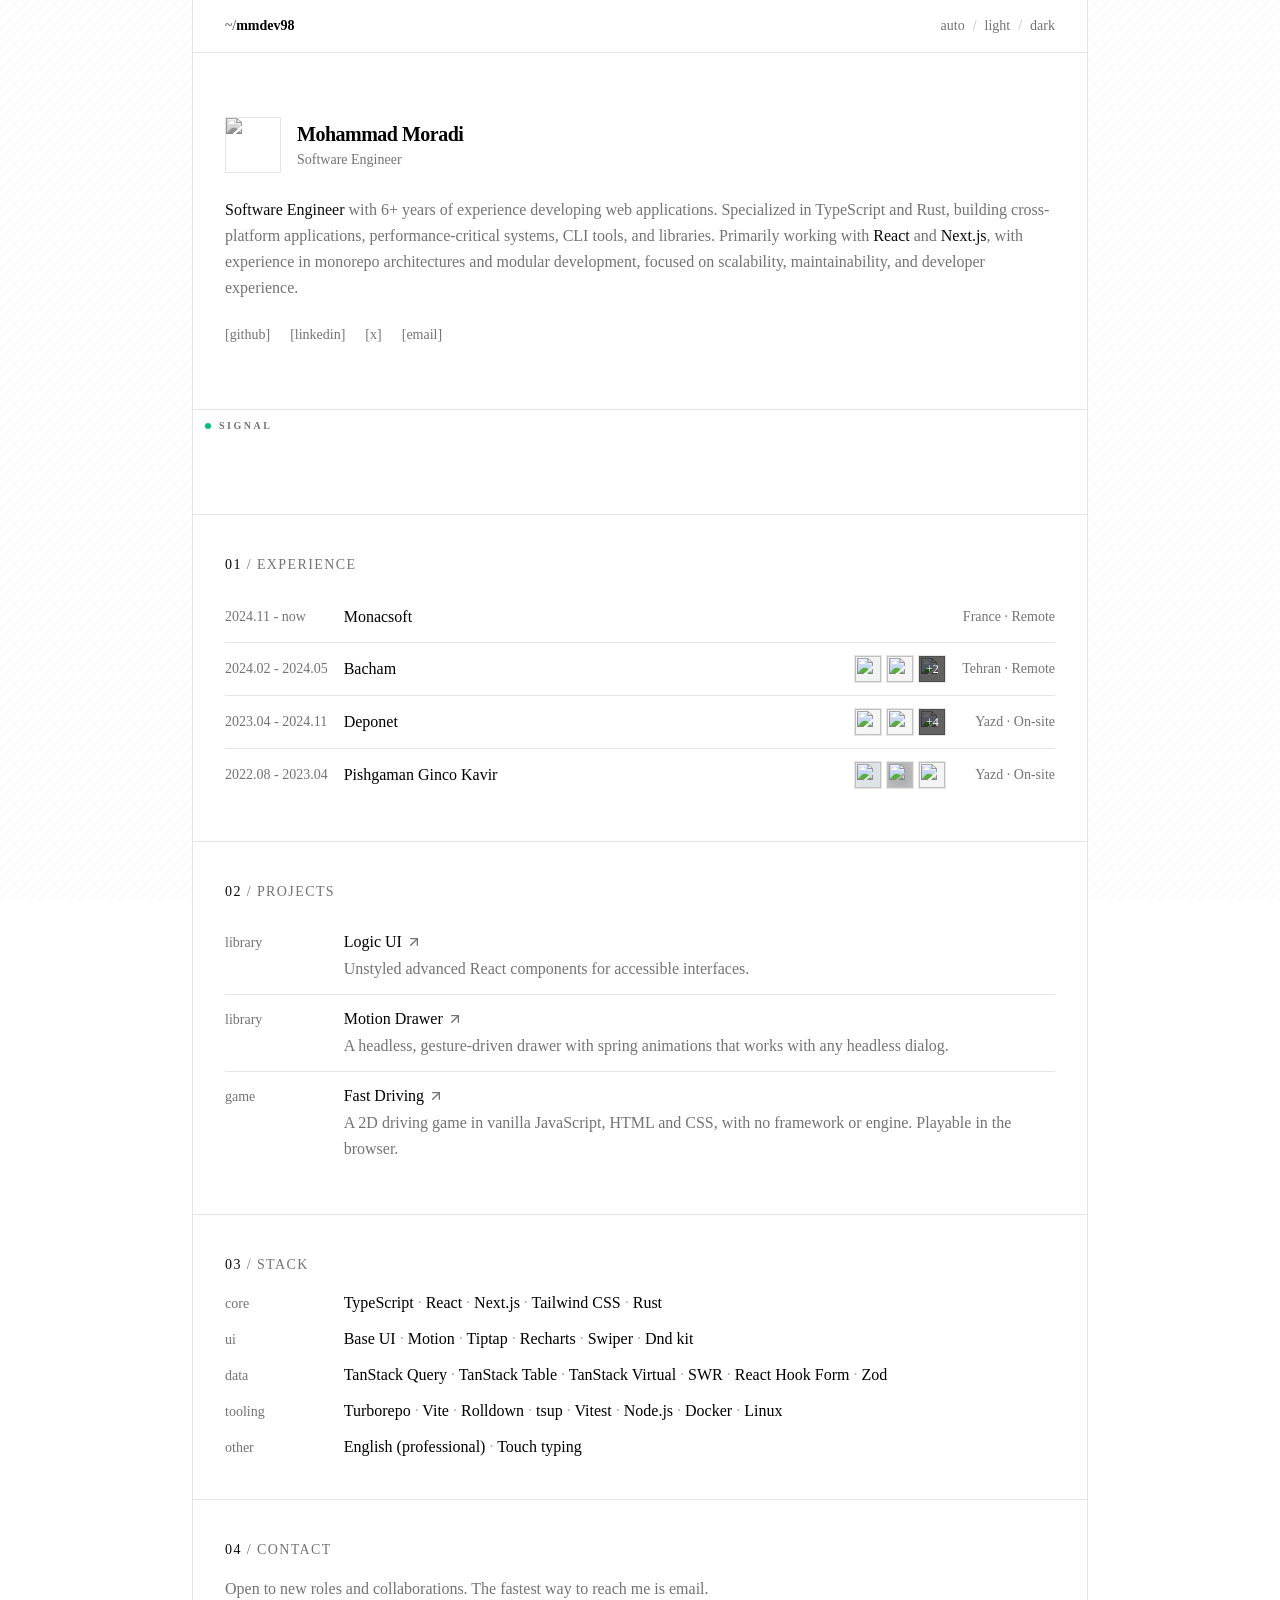
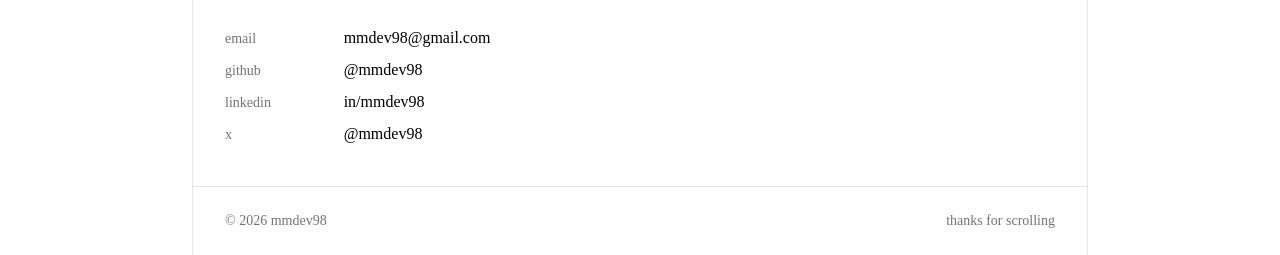
==== commit f4b05589: "Deploy 609add76d56d1fde42f59a8e6f2602a57b22f6ee mmdev98/mmdev98@609add76d56d1fde42f59a8e6f2602a57b22" ====
--- a/index.html
+++ b/index.html
@@ -1,4 +1,4 @@
-<!DOCTYPE html><html lang="en" dir="ltr" data-scroll-behavior="smooth"><head><meta charSet="utf-8"/><meta name="viewport" content="width=device-width, initial-scale=1, maximum-scale=1"/><link rel="preload" href="/_next/static/media/70bc3e132a0a741e-s.p.3t6q91iet4nsy.woff2" as="font" crossorigin="" type="font/woff2"/><link rel="preload" href="/_next/static/media/83afe278b6a6bb3c-s.p.2bn3s6zvc0dyp.woff2" as="font" crossorigin="" type="font/woff2"/><link rel="preload" as="image" href="/_next/static/media/me.1fey25ulodddv.jpg"/><link rel="stylesheet" href="/_next/static/chunks/1u4kc-c3o_bn-.css" data-precedence="next"/><link rel="preload" as="script" fetchPriority="low" href="/_next/static/chunks/2g49ir6_3u95x.js"/><script src="/_next/static/chunks/1aqfnv02aa_5w.js" async=""></script><script src="/_next/static/chunks/3god5zsg90kmu.js" async=""></script><script src="/_next/static/chunks/16vwrhhb1l47h.js" async=""></script><script src="/_next/static/chunks/06e6v-p27b9oc.js" async=""></script><script src="/_next/static/chunks/turbopack-0lit_rs-y_-r1.js" async=""></script><script src="/_next/static/chunks/2xre82nfmn38v.js" async=""></script><script src="/_next/static/chunks/087pxfta5g01c.js" async=""></script><script src="/_next/static/chunks/00829fhw7kpym.js" async=""></script><script src="/_next/static/chunks/3_l2qmulnupxu.js" async=""></script><script src="/_next/static/chunks/14_ug4whud_-c.js" async=""></script><script src="/_next/static/chunks/0t2ual73esihb.js" async=""></script><script src="/_next/static/chunks/0krmzpmnxkn5z.js" async=""></script><script src="/_next/static/chunks/2g5hqfsvz3buu.js" async=""></script><meta name="next-size-adjust" content=""/><meta name="theme-color" content="hsl(0 0% 12%)"/><meta name="theme-color" content="white"/><title>Mohammad Moradi | Software Engineer</title><meta name="description" content="Mohammad Moradi is a software engineer with over 6 years of experience specializing in TypeScript and Rust, building high-performance web applications."/><link rel="manifest" href="/manifest.webmanifest"/><meta name="robots" content="index, follow"/><meta name="googlebot" content="index, follow, max-video-preview:-1, max-image-preview:large, max-snippet:-1"/><link rel="canonical" href="https://rsdev64.github.io/"/><meta property="og:title" content="Mohammad Moradi | Software Engineer"/><meta property="og:description" content="Mohammad Moradi is a software engineer with over 6 years of experience specializing in TypeScript and Rust, building high-performance web applications."/><meta property="og:url" content="https://rsdev64.github.io/"/><meta property="og:site_name" content="Mohammad Moradi | Software Engineer"/><meta property="og:locale" content="en"/><meta property="og:image" content="https://rsdev64.github.io/images/me.jpg"/><meta property="og:image:width" content="1024"/><meta property="og:image:height" content="1024"/><meta property="og:image:alt" content="Mohammad Moradi | Software Engineer"/><meta property="og:type" content="website"/><meta name="twitter:card" content="summary_large_image"/><meta name="twitter:title" content="Mohammad Moradi | Software Engineer"/><meta name="twitter:description" content="Mohammad Moradi is a software engineer with over 6 years of experience specializing in TypeScript and Rust, building high-performance web applications."/><meta name="twitter:image" content="https://rsdev64.github.io/images/me.jpg"/><link rel="icon" href="/favicon.ico?favicon.2ojoghhsay4k0.ico" sizes="48x48" type="image/x-icon"/><link rel="icon" href="/icon1.png?icon1.2a_h8i9j4f7ds.png" sizes="16x16" type="image/png"/><link rel="icon" href="/icon2.png?icon2.124i15350n94v.png" sizes="32x32" type="image/png"/><link rel="apple-touch-icon" href="/apple-icon.png?apple-icon.33rp9ye8hk8vn.png" sizes="180x180" type="image/png"/><script src="/_next/static/chunks/0cz1d0mv5g_q7.js" noModule=""></script></head><body class="font-sans antialiased select-none inter_fd091ad6-module__giF-bG__variable jetbrains_mono_6104e6b7-module__s6uLTa__variable"><div hidden=""><!--$--><!--/$--></div><script>((a,b,c,d,e,f,g,h)=>{let i=document.documentElement,j=["light","dark"];function k(b){var c;(Array.isArray(a)?a:[a]).forEach(a=>{let c="class"===a,d=c&&f?e.map(a=>f[a]||a):e;c?(i.classList.remove(...d),i.classList.add(f&&f[b]?f[b]:b)):i.setAttribute(a,b)}),c=b,h&&j.includes(c)&&(i.style.colorScheme=c)}if(d)k(d);else try{let a=localStorage.getItem(b)||c,d=g&&"system"===a?window.matchMedia("(prefers-color-scheme: dark)").matches?"dark":"light":a;k(d)}catch(a){}})("class","theme","system",null,["light","dark"],null,true,true)</script><style>
+<!DOCTYPE html><html lang="en" dir="ltr" data-scroll-behavior="smooth"><head><meta charSet="utf-8"/><meta name="viewport" content="width=device-width, initial-scale=1, maximum-scale=1"/><link rel="preload" href="/_next/static/media/70bc3e132a0a741e-s.p.3t6q91iet4nsy.woff2" as="font" crossorigin="" type="font/woff2"/><link rel="preload" href="/_next/static/media/83afe278b6a6bb3c-s.p.2bn3s6zvc0dyp.woff2" as="font" crossorigin="" type="font/woff2"/><link rel="preload" as="image" href="/_next/static/media/me.1fey25ulodddv.jpg"/><link rel="stylesheet" href="/_next/static/chunks/05-lgc7os1g3a.css" data-precedence="next"/><link rel="preload" as="script" fetchPriority="low" href="/_next/static/chunks/2g49ir6_3u95x.js"/><script src="/_next/static/chunks/1aqfnv02aa_5w.js" async=""></script><script src="/_next/static/chunks/3god5zsg90kmu.js" async=""></script><script src="/_next/static/chunks/16vwrhhb1l47h.js" async=""></script><script src="/_next/static/chunks/06e6v-p27b9oc.js" async=""></script><script src="/_next/static/chunks/turbopack-0lit_rs-y_-r1.js" async=""></script><script src="/_next/static/chunks/2xre82nfmn38v.js" async=""></script><script src="/_next/static/chunks/087pxfta5g01c.js" async=""></script><script src="/_next/static/chunks/00829fhw7kpym.js" async=""></script><script src="/_next/static/chunks/3_l2qmulnupxu.js" async=""></script><script src="/_next/static/chunks/14_ug4whud_-c.js" async=""></script><script src="/_next/static/chunks/0t2ual73esihb.js" async=""></script><script src="/_next/static/chunks/0krmzpmnxkn5z.js" async=""></script><script src="/_next/static/chunks/2bj0dr-hgr14z.js" async=""></script><meta name="next-size-adjust" content=""/><meta name="theme-color" content="hsl(0 0% 12%)"/><meta name="theme-color" content="white"/><title>Mohammad Moradi | Software Engineer</title><meta name="description" content="Mohammad Moradi is a software engineer with over 6 years of experience specializing in TypeScript and Rust, building high-performance web applications."/><link rel="manifest" href="/manifest.webmanifest"/><meta name="robots" content="index, follow"/><meta name="googlebot" content="index, follow, max-video-preview:-1, max-image-preview:large, max-snippet:-1"/><link rel="canonical" href="https://rsdev64.github.io/"/><meta property="og:title" content="Mohammad Moradi | Software Engineer"/><meta property="og:description" content="Mohammad Moradi is a software engineer with over 6 years of experience specializing in TypeScript and Rust, building high-performance web applications."/><meta property="og:url" content="https://rsdev64.github.io/"/><meta property="og:site_name" content="Mohammad Moradi | Software Engineer"/><meta property="og:locale" content="en"/><meta property="og:image" content="https://rsdev64.github.io/images/me.jpg"/><meta property="og:image:width" content="1024"/><meta property="og:image:height" content="1024"/><meta property="og:image:alt" content="Mohammad Moradi | Software Engineer"/><meta property="og:type" content="website"/><meta name="twitter:card" content="summary_large_image"/><meta name="twitter:title" content="Mohammad Moradi | Software Engineer"/><meta name="twitter:description" content="Mohammad Moradi is a software engineer with over 6 years of experience specializing in TypeScript and Rust, building high-performance web applications."/><meta name="twitter:image" content="https://rsdev64.github.io/images/me.jpg"/><link rel="icon" href="/favicon.ico?favicon.2ojoghhsay4k0.ico" sizes="48x48" type="image/x-icon"/><link rel="icon" href="/icon1.png?icon1.2a_h8i9j4f7ds.png" sizes="16x16" type="image/png"/><link rel="icon" href="/icon2.png?icon2.124i15350n94v.png" sizes="32x32" type="image/png"/><link rel="apple-touch-icon" href="/apple-icon.png?apple-icon.33rp9ye8hk8vn.png" sizes="180x180" type="image/png"/><script src="/_next/static/chunks/0cz1d0mv5g_q7.js" noModule=""></script></head><body class="font-sans antialiased select-none inter_fd091ad6-module__giF-bG__variable jetbrains_mono_6104e6b7-module__s6uLTa__variable"><div hidden=""><!--$--><!--/$--></div><script>((a,b,c,d,e,f,g,h)=>{let i=document.documentElement,j=["light","dark"];function k(b){var c;(Array.isArray(a)?a:[a]).forEach(a=>{let c="class"===a,d=c&&f?e.map(a=>f[a]||a):e;c?(i.classList.remove(...d),i.classList.add(f&&f[b]?f[b]:b)):i.setAttribute(a,b)}),c=b,h&&j.includes(c)&&(i.style.colorScheme=c)}if(d)k(d);else try{let a=localStorage.getItem(b)||c,d=g&&"system"===a?window.matchMedia("(prefers-color-scheme: dark)").matches?"dark":"light":a;k(d)}catch(a){}})("class","theme","system",null,["light","dark"],null,true,true)</script><style>
 :root {
   --bprogress-color: var(--color-primary);
   --bprogress-height: 3px;
@@ -119,4 +119,4 @@
   from { left: -80%; width: 80%; }
   to { left: 110%; width: 10%; }
 }
-</style><!--$!--><template data-dgst="BAILOUT_TO_CLIENT_SIDE_RENDERING"></template><!--/$--><div><header class="sticky top-0 z-2"><div class="bg-background mx-auto flex w-full max-w-4xl items-center justify-between gap-4 border-x border-b px-6 py-4 font-mono text-sm lg:px-8"><a dir="ltr" class="font-semibold underline-offset-4 outline-none hover:underline focus-visible:underline" href="/"><span class="text-muted-foreground">~/</span>mmdev98</a><div dir="ltr" class="font-mono"><button type="button" aria-label="Theme: auto. Switch to auto" class="text-foreground underline-offset-4 outline-none hover:underline focus-visible:underline sm:hidden">auto</button><div role="radiogroup" aria-label="Theme" class="flex items-center gap-2 max-sm:hidden"><button type="button" role="radio" aria-checked="false" class="underline-offset-4 transition-colors outline-none hover:underline focus-visible:underline text-muted-foreground hover:text-foreground">auto</button><span aria-hidden="true" class="text-muted-foreground/50">/</span><button type="button" role="radio" aria-checked="false" class="underline-offset-4 transition-colors outline-none hover:underline focus-visible:underline text-muted-foreground hover:text-foreground">light</button><span aria-hidden="true" class="text-muted-foreground/50">/</span><button type="button" role="radio" aria-checked="false" class="underline-offset-4 transition-colors outline-none hover:underline focus-visible:underline text-muted-foreground hover:text-foreground">dark</button></div></div></div></header><div class="bg-background relative z-1 mx-auto flex min-h-svh w-full max-w-4xl flex-col border-x"><main class="flex-1"><div class="bg-background"><div class="divide-y sm:grid sm:grid-cols-[auto_1fr_auto_auto] sm:gap-x-4"><section class="px-6 py-12 md:py-16 lg:px-8 sm:col-span-full"><div class="flex items-center gap-4"><button type="button" aria-label="Open photo of Mohammad Moradi" class="focus-visible:outline-foreground shrink-0 cursor-zoom-in focus-visible:outline-2 focus-visible:outline-offset-2 data-flying:invisible data-pending:cursor-wait data-popup-open:invisible"><img alt="Mohammad Moradi" width="56" height="56" decoding="async" data-nimg="1" class="size-14 border object-cover grayscale transition-[filter] duration-300 hover:grayscale-0" style="color:transparent" src="/_next/static/media/me.1fey25ulodddv.jpg"/></button><div><h1 class="text-xl font-semibold tracking-tight">Mohammad Moradi</h1><p class="text-muted-foreground mt-0.5 font-mono text-sm">Software Engineer</p></div></div><p class="text-muted-foreground mt-6 leading-relaxed"><span class="text-foreground font-medium">Software Engineer</span> with 6+ years of experience developing web applications. Specialized in TypeScript and Rust, building cross-platform applications, performance-critical systems, CLI tools, and libraries. Primarily working with <span class="text-foreground font-medium">React</span> and<!-- --> <span class="text-foreground font-medium">Next.js</span>, with experience in monorepo architectures and modular development, focused on scalability, maintainability, and developer experience.</p><ul dir="ltr" class="mt-6 flex flex-wrap gap-x-3 gap-y-2 font-mono text-sm sm:gap-x-5"><li class="flex basis-full items-center gap-2 text-emerald-600 sm:basis-auto dark:text-emerald-400"><span class="size-1.5 rounded-full bg-current"></span>open to work</li><li><a target="_blank" rel="noopener noreferrer" class="hover:text-foreground focus-visible:text-foreground text-muted-foreground underline-offset-4 outline-none hover:underline focus-visible:underline" href="https://github.com/mmdev98">[<!-- -->github<!-- -->]</a></li><li><a target="_blank" rel="noopener noreferrer" class="hover:text-foreground focus-visible:text-foreground text-muted-foreground underline-offset-4 outline-none hover:underline focus-visible:underline" href="https://www.linkedin.com/in/mmdev98">[<!-- -->linkedin<!-- -->]</a></li><li><a target="_blank" rel="noopener noreferrer" class="hover:text-foreground focus-visible:text-foreground text-muted-foreground underline-offset-4 outline-none hover:underline focus-visible:underline" href="https://x.com/mmdev98">[<!-- -->x<!-- -->]</a></li><li><a rel="noopener noreferrer" class="hover:text-foreground focus-visible:text-foreground text-muted-foreground underline-offset-4 outline-none hover:underline focus-visible:underline" href="mailto:mmdev98@gmail.com">[<!-- -->email<!-- -->]</a></li></ul></section><section class="relative sm:col-span-full"><div dir="ltr" class="bg-background text-foreground relative h-24 w-full overflow-hidden md:h-26 [--dm-green:#047857] [--dm-indigo:#4338ca] [--dm-orange:#c2410c] [--dm-teal:#0f766e] dark:[--dm-green:#34d399] dark:[--dm-indigo:#5364d5] dark:[--dm-orange:#f97316] dark:[--dm-teal:#45d8cc]"><div class="size-full overflow-hidden absolute inset-0"><canvas class="pointer-events-none absolute inset-0 size-full"></canvas><div aria-hidden="true" class="pointer-events-none absolute size-0 overflow-hidden opacity-0"></div></div><div class="text-2xs text-muted-foreground pointer-events-none absolute top-2 left-3 flex items-center gap-2 font-mono font-semibold tracking-[0.25em] uppercase"><span class="size-1.5 animate-pulse rounded-full bg-emerald-500"></span>Signal</div></div></section><section id="experience" class="grid scroll-mt-16 grid-cols-1 gap-4 px-6 py-10 sm:col-span-full sm:grid-cols-subgrid lg:px-8"><h2 class="text-muted-foreground font-mono text-sm tracking-widest uppercase sm:col-span-full"><span class="text-foreground">01</span> / <!-- -->Experience</h2><div class="min-w-0 sm:col-span-full sm:grid sm:grid-cols-subgrid"><ul class="divide-y sm:col-span-full sm:grid sm:grid-cols-subgrid"><li class="grid min-h-13 grid-cols-[1fr_auto] items-center gap-x-4 gap-y-1 py-3 text-base sm:col-span-full sm:grid-cols-subgrid"><span class="text-muted-foreground col-start-1 row-start-1 font-mono text-sm">2024.11<!-- --> -<!-- --> <!-- -->now</span><span class="col-start-1 row-start-2 font-medium sm:col-start-2 sm:row-start-1">Monacsoft</span><span class="text-muted-foreground col-start-2 row-start-1 text-end font-mono text-sm sm:col-start-4">France · Remote</span></li><li class="grid min-h-13 grid-cols-[1fr_auto] items-center gap-x-4 gap-y-1 py-3 text-base sm:col-span-full sm:grid-cols-subgrid"><span class="text-muted-foreground col-start-1 row-start-1 font-mono text-sm">2024.02<!-- --> -<!-- --> <!-- -->2024.05</span><span class="col-start-1 row-start-2 font-medium sm:col-start-2 sm:row-start-1">Bacham</span><div class="flex gap-1 col-start-2 row-start-2 justify-self-end sm:col-start-3 sm:row-start-1 sm:justify-self-start"><button type="button" aria-label="Open Bacham screenshot 1" class="bg-muted relative size-7 shrink-0 cursor-zoom-in overflow-hidden border transition-colors hover:border-foreground/50 data-flying:invisible data-pending:cursor-wait data-popup-open:invisible focus-visible:outline-foreground focus-visible:outline-2 focus-visible:outline-offset-1"><img alt="" loading="lazy" decoding="async" data-nimg="fill" class="object-cover object-center" style="position:absolute;height:100%;width:100%;left:0;top:0;right:0;bottom:0;color:transparent;background-size:cover;background-position:50% 50%;background-repeat:no-repeat;background-image:url(&quot;data:image/svg+xml;charset=utf-8,%3Csvg xmlns=&#x27;http://www.w3.org/2000/svg&#x27; %3E%3Cfilter id=&#x27;b&#x27; color-interpolation-filters=&#x27;sRGB&#x27;%3E%3CfeGaussianBlur stdDeviation=&#x27;20&#x27;/%3E%3CfeColorMatrix values=&#x27;1 0 0 0 0 0 1 0 0 0 0 0 1 0 0 0 0 0 100 -1&#x27; result=&#x27;s&#x27;/%3E%3CfeFlood x=&#x27;0&#x27; y=&#x27;0&#x27; width=&#x27;100%25&#x27; height=&#x27;100%25&#x27;/%3E%3CfeComposite operator=&#x27;out&#x27; in=&#x27;s&#x27;/%3E%3CfeComposite in2=&#x27;SourceGraphic&#x27;/%3E%3CfeGaussianBlur stdDeviation=&#x27;20&#x27;/%3E%3C/filter%3E%3Cimage width=&#x27;100%25&#x27; height=&#x27;100%25&#x27; x=&#x27;0&#x27; y=&#x27;0&#x27; preserveAspectRatio=&#x27;none&#x27; style=&#x27;filter: url(%23b);&#x27; href=&#x27;[data-uri]&#x27;/%3E%3C/svg%3E&quot;)" src="/images/gallery/bacham/01.png"/></button><button type="button" aria-label="Open Bacham screenshot 2" class="bg-muted relative size-7 shrink-0 cursor-zoom-in overflow-hidden border transition-colors hover:border-foreground/50 data-flying:invisible data-pending:cursor-wait data-popup-open:invisible focus-visible:outline-foreground focus-visible:outline-2 focus-visible:outline-offset-1"><img alt="" loading="lazy" decoding="async" data-nimg="fill" class="object-cover object-center" style="position:absolute;height:100%;width:100%;left:0;top:0;right:0;bottom:0;color:transparent;background-size:cover;background-position:50% 50%;background-repeat:no-repeat;background-image:url(&quot;data:image/svg+xml;charset=utf-8,%3Csvg xmlns=&#x27;http://www.w3.org/2000/svg&#x27; %3E%3Cfilter id=&#x27;b&#x27; color-interpolation-filters=&#x27;sRGB&#x27;%3E%3CfeGaussianBlur stdDeviation=&#x27;20&#x27;/%3E%3CfeColorMatrix values=&#x27;1 0 0 0 0 0 1 0 0 0 0 0 1 0 0 0 0 0 100 -1&#x27; result=&#x27;s&#x27;/%3E%3CfeFlood x=&#x27;0&#x27; y=&#x27;0&#x27; width=&#x27;100%25&#x27; height=&#x27;100%25&#x27;/%3E%3CfeComposite operator=&#x27;out&#x27; in=&#x27;s&#x27;/%3E%3CfeComposite in2=&#x27;SourceGraphic&#x27;/%3E%3CfeGaussianBlur stdDeviation=&#x27;20&#x27;/%3E%3C/filter%3E%3Cimage width=&#x27;100%25&#x27; height=&#x27;100%25&#x27; x=&#x27;0&#x27; y=&#x27;0&#x27; preserveAspectRatio=&#x27;none&#x27; style=&#x27;filter: url(%23b);&#x27; href=&#x27;[data-uri]&#x27;/%3E%3C/svg%3E&quot;)" src="/images/gallery/bacham/02.png"/></button><button type="button" aria-label="Open Bacham screenshot 3 and 1 more" class="bg-muted relative size-7 shrink-0 cursor-zoom-in overflow-hidden border transition-colors hover:border-foreground/50 data-flying:invisible data-pending:cursor-wait data-popup-open:invisible focus-visible:outline-foreground focus-visible:outline-2 focus-visible:outline-offset-1"><img alt="" loading="lazy" decoding="async" data-nimg="fill" class="object-cover object-center" style="position:absolute;height:100%;width:100%;left:0;top:0;right:0;bottom:0;color:transparent;background-size:cover;background-position:50% 50%;background-repeat:no-repeat;background-image:url(&quot;data:image/svg+xml;charset=utf-8,%3Csvg xmlns=&#x27;http://www.w3.org/2000/svg&#x27; %3E%3Cfilter id=&#x27;b&#x27; color-interpolation-filters=&#x27;sRGB&#x27;%3E%3CfeGaussianBlur stdDeviation=&#x27;20&#x27;/%3E%3CfeColorMatrix values=&#x27;1 0 0 0 0 0 1 0 0 0 0 0 1 0 0 0 0 0 100 -1&#x27; result=&#x27;s&#x27;/%3E%3CfeFlood x=&#x27;0&#x27; y=&#x27;0&#x27; width=&#x27;100%25&#x27; height=&#x27;100%25&#x27;/%3E%3CfeComposite operator=&#x27;out&#x27; in=&#x27;s&#x27;/%3E%3CfeComposite in2=&#x27;SourceGraphic&#x27;/%3E%3CfeGaussianBlur stdDeviation=&#x27;20&#x27;/%3E%3C/filter%3E%3Cimage width=&#x27;100%25&#x27; height=&#x27;100%25&#x27; x=&#x27;0&#x27; y=&#x27;0&#x27; preserveAspectRatio=&#x27;none&#x27; style=&#x27;filter: url(%23b);&#x27; href=&#x27;[data-uri]&#x27;/%3E%3C/svg%3E&quot;)" src="/images/gallery/bacham/03.png"/><span class="absolute inset-0 flex items-center justify-center bg-black/60 font-mono text-xs text-white">+<!-- -->2</span></button></div><span class="text-muted-foreground col-start-2 row-start-1 text-end font-mono text-sm sm:col-start-4">Tehran · Remote</span></li><li class="grid min-h-13 grid-cols-[1fr_auto] items-center gap-x-4 gap-y-1 py-3 text-base sm:col-span-full sm:grid-cols-subgrid"><span class="text-muted-foreground col-start-1 row-start-1 font-mono text-sm">2023.04<!-- --> -<!-- --> <!-- -->2024.11</span><span class="col-start-1 row-start-2 font-medium sm:col-start-2 sm:row-start-1">Deponet</span><div class="flex gap-1 col-start-2 row-start-2 justify-self-end sm:col-start-3 sm:row-start-1 sm:justify-self-start"><button type="button" aria-label="Open Deponet screenshot 1" class="bg-muted relative size-7 shrink-0 cursor-zoom-in overflow-hidden border transition-colors hover:border-foreground/50 data-flying:invisible data-pending:cursor-wait data-popup-open:invisible focus-visible:outline-foreground focus-visible:outline-2 focus-visible:outline-offset-1"><img alt="" loading="lazy" decoding="async" data-nimg="fill" class="object-cover object-center" style="position:absolute;height:100%;width:100%;left:0;top:0;right:0;bottom:0;color:transparent;background-size:cover;background-position:50% 50%;background-repeat:no-repeat;background-image:url(&quot;data:image/svg+xml;charset=utf-8,%3Csvg xmlns=&#x27;http://www.w3.org/2000/svg&#x27; %3E%3Cfilter id=&#x27;b&#x27; color-interpolation-filters=&#x27;sRGB&#x27;%3E%3CfeGaussianBlur stdDeviation=&#x27;20&#x27;/%3E%3CfeColorMatrix values=&#x27;1 0 0 0 0 0 1 0 0 0 0 0 1 0 0 0 0 0 100 -1&#x27; result=&#x27;s&#x27;/%3E%3CfeFlood x=&#x27;0&#x27; y=&#x27;0&#x27; width=&#x27;100%25&#x27; height=&#x27;100%25&#x27;/%3E%3CfeComposite operator=&#x27;out&#x27; in=&#x27;s&#x27;/%3E%3CfeComposite in2=&#x27;SourceGraphic&#x27;/%3E%3CfeGaussianBlur stdDeviation=&#x27;20&#x27;/%3E%3C/filter%3E%3Cimage width=&#x27;100%25&#x27; height=&#x27;100%25&#x27; x=&#x27;0&#x27; y=&#x27;0&#x27; preserveAspectRatio=&#x27;none&#x27; style=&#x27;filter: url(%23b);&#x27; href=&#x27;[data-uri]&#x27;/%3E%3C/svg%3E&quot;)" src="/images/gallery/deponet/01.png"/></button><button type="button" aria-label="Open Deponet screenshot 2" class="bg-muted relative size-7 shrink-0 cursor-zoom-in overflow-hidden border transition-colors hover:border-foreground/50 data-flying:invisible data-pending:cursor-wait data-popup-open:invisible focus-visible:outline-foreground focus-visible:outline-2 focus-visible:outline-offset-1"><img alt="" loading="lazy" decoding="async" data-nimg="fill" class="object-cover object-center" style="position:absolute;height:100%;width:100%;left:0;top:0;right:0;bottom:0;color:transparent;background-size:cover;background-position:50% 50%;background-repeat:no-repeat;background-image:url(&quot;data:image/svg+xml;charset=utf-8,%3Csvg xmlns=&#x27;http://www.w3.org/2000/svg&#x27; %3E%3Cfilter id=&#x27;b&#x27; color-interpolation-filters=&#x27;sRGB&#x27;%3E%3CfeGaussianBlur stdDeviation=&#x27;20&#x27;/%3E%3CfeColorMatrix values=&#x27;1 0 0 0 0 0 1 0 0 0 0 0 1 0 0 0 0 0 100 -1&#x27; result=&#x27;s&#x27;/%3E%3CfeFlood x=&#x27;0&#x27; y=&#x27;0&#x27; width=&#x27;100%25&#x27; height=&#x27;100%25&#x27;/%3E%3CfeComposite operator=&#x27;out&#x27; in=&#x27;s&#x27;/%3E%3CfeComposite in2=&#x27;SourceGraphic&#x27;/%3E%3CfeGaussianBlur stdDeviation=&#x27;20&#x27;/%3E%3C/filter%3E%3Cimage width=&#x27;100%25&#x27; height=&#x27;100%25&#x27; x=&#x27;0&#x27; y=&#x27;0&#x27; preserveAspectRatio=&#x27;none&#x27; style=&#x27;filter: url(%23b);&#x27; href=&#x27;[data-uri]&#x27;/%3E%3C/svg%3E&quot;)" src="/images/gallery/deponet/02.png"/></button><button type="button" aria-label="Open Deponet screenshot 3 and 3 more" class="bg-muted relative size-7 shrink-0 cursor-zoom-in overflow-hidden border transition-colors hover:border-foreground/50 data-flying:invisible data-pending:cursor-wait data-popup-open:invisible focus-visible:outline-foreground focus-visible:outline-2 focus-visible:outline-offset-1"><img alt="" loading="lazy" decoding="async" data-nimg="fill" class="object-cover object-center" style="position:absolute;height:100%;width:100%;left:0;top:0;right:0;bottom:0;color:transparent;background-size:cover;background-position:50% 50%;background-repeat:no-repeat;background-image:url(&quot;data:image/svg+xml;charset=utf-8,%3Csvg xmlns=&#x27;http://www.w3.org/2000/svg&#x27; %3E%3Cfilter id=&#x27;b&#x27; color-interpolation-filters=&#x27;sRGB&#x27;%3E%3CfeGaussianBlur stdDeviation=&#x27;20&#x27;/%3E%3CfeColorMatrix values=&#x27;1 0 0 0 0 0 1 0 0 0 0 0 1 0 0 0 0 0 100 -1&#x27; result=&#x27;s&#x27;/%3E%3CfeFlood x=&#x27;0&#x27; y=&#x27;0&#x27; width=&#x27;100%25&#x27; height=&#x27;100%25&#x27;/%3E%3CfeComposite operator=&#x27;out&#x27; in=&#x27;s&#x27;/%3E%3CfeComposite in2=&#x27;SourceGraphic&#x27;/%3E%3CfeGaussianBlur stdDeviation=&#x27;20&#x27;/%3E%3C/filter%3E%3Cimage width=&#x27;100%25&#x27; height=&#x27;100%25&#x27; x=&#x27;0&#x27; y=&#x27;0&#x27; preserveAspectRatio=&#x27;none&#x27; style=&#x27;filter: url(%23b);&#x27; href=&#x27;[data-uri]&#x27;/%3E%3C/svg%3E&quot;)" src="/images/gallery/deponet/03.png"/><span class="absolute inset-0 flex items-center justify-center bg-black/60 font-mono text-xs text-white">+<!-- -->4</span></button></div><span class="text-muted-foreground col-start-2 row-start-1 text-end font-mono text-sm sm:col-start-4">Yazd · On-site</span></li><li class="grid min-h-13 grid-cols-[1fr_auto] items-center gap-x-4 gap-y-1 py-3 text-base sm:col-span-full sm:grid-cols-subgrid"><span class="text-muted-foreground col-start-1 row-start-1 font-mono text-sm">2022.08<!-- --> -<!-- --> <!-- -->2023.04</span><span class="col-start-1 row-start-2 font-medium sm:col-start-2 sm:row-start-1">Pishgaman Ginco Kavir</span><div class="flex gap-1 col-start-2 row-start-2 justify-self-end sm:col-start-3 sm:row-start-1 sm:justify-self-start"><button type="button" aria-label="Open Gincoplus screenshot 1" class="bg-muted relative size-7 shrink-0 cursor-zoom-in overflow-hidden border transition-colors hover:border-foreground/50 data-flying:invisible data-pending:cursor-wait data-popup-open:invisible focus-visible:outline-foreground focus-visible:outline-2 focus-visible:outline-offset-1"><img alt="" loading="lazy" decoding="async" data-nimg="fill" class="object-cover object-center" style="position:absolute;height:100%;width:100%;left:0;top:0;right:0;bottom:0;color:transparent;background-size:cover;background-position:50% 50%;background-repeat:no-repeat;background-image:url(&quot;data:image/svg+xml;charset=utf-8,%3Csvg xmlns=&#x27;http://www.w3.org/2000/svg&#x27; %3E%3Cfilter id=&#x27;b&#x27; color-interpolation-filters=&#x27;sRGB&#x27;%3E%3CfeGaussianBlur stdDeviation=&#x27;20&#x27;/%3E%3CfeColorMatrix values=&#x27;1 0 0 0 0 0 1 0 0 0 0 0 1 0 0 0 0 0 100 -1&#x27; result=&#x27;s&#x27;/%3E%3CfeFlood x=&#x27;0&#x27; y=&#x27;0&#x27; width=&#x27;100%25&#x27; height=&#x27;100%25&#x27;/%3E%3CfeComposite operator=&#x27;out&#x27; in=&#x27;s&#x27;/%3E%3CfeComposite in2=&#x27;SourceGraphic&#x27;/%3E%3CfeGaussianBlur stdDeviation=&#x27;20&#x27;/%3E%3C/filter%3E%3Cimage width=&#x27;100%25&#x27; height=&#x27;100%25&#x27; x=&#x27;0&#x27; y=&#x27;0&#x27; preserveAspectRatio=&#x27;none&#x27; style=&#x27;filter: url(%23b);&#x27; href=&#x27;[data-uri]&#x27;/%3E%3C/svg%3E&quot;)" src="/images/gallery/gincoplus/01.jpg"/></button><button type="button" aria-label="Open Gincoplus screenshot 2" class="bg-muted relative size-7 shrink-0 cursor-zoom-in overflow-hidden border transition-colors hover:border-foreground/50 data-flying:invisible data-pending:cursor-wait data-popup-open:invisible focus-visible:outline-foreground focus-visible:outline-2 focus-visible:outline-offset-1"><img alt="" loading="lazy" decoding="async" data-nimg="fill" class="object-cover object-center" style="position:absolute;height:100%;width:100%;left:0;top:0;right:0;bottom:0;color:transparent;background-size:cover;background-position:50% 50%;background-repeat:no-repeat;background-image:url(&quot;data:image/svg+xml;charset=utf-8,%3Csvg xmlns=&#x27;http://www.w3.org/2000/svg&#x27; %3E%3Cfilter id=&#x27;b&#x27; color-interpolation-filters=&#x27;sRGB&#x27;%3E%3CfeGaussianBlur stdDeviation=&#x27;20&#x27;/%3E%3CfeColorMatrix values=&#x27;1 0 0 0 0 0 1 0 0 0 0 0 1 0 0 0 0 0 100 -1&#x27; result=&#x27;s&#x27;/%3E%3CfeFlood x=&#x27;0&#x27; y=&#x27;0&#x27; width=&#x27;100%25&#x27; height=&#x27;100%25&#x27;/%3E%3CfeComposite operator=&#x27;out&#x27; in=&#x27;s&#x27;/%3E%3CfeComposite in2=&#x27;SourceGraphic&#x27;/%3E%3CfeGaussianBlur stdDeviation=&#x27;20&#x27;/%3E%3C/filter%3E%3Cimage width=&#x27;100%25&#x27; height=&#x27;100%25&#x27; x=&#x27;0&#x27; y=&#x27;0&#x27; preserveAspectRatio=&#x27;none&#x27; style=&#x27;filter: url(%23b);&#x27; href=&#x27;[data-uri]&#x27;/%3E%3C/svg%3E&quot;)" src="/images/gallery/gincoplus/02.jpg"/></button><button type="button" aria-label="Open Admin Gincoplus screenshot 1" class="bg-muted relative size-7 shrink-0 cursor-zoom-in overflow-hidden border transition-colors hover:border-foreground/50 data-flying:invisible data-pending:cursor-wait data-popup-open:invisible focus-visible:outline-foreground focus-visible:outline-2 focus-visible:outline-offset-1"><img alt="" loading="lazy" decoding="async" data-nimg="fill" class="object-cover object-center" style="position:absolute;height:100%;width:100%;left:0;top:0;right:0;bottom:0;color:transparent;background-size:cover;background-position:50% 50%;background-repeat:no-repeat;background-image:url(&quot;data:image/svg+xml;charset=utf-8,%3Csvg xmlns=&#x27;http://www.w3.org/2000/svg&#x27; %3E%3Cfilter id=&#x27;b&#x27; color-interpolation-filters=&#x27;sRGB&#x27;%3E%3CfeGaussianBlur stdDeviation=&#x27;20&#x27;/%3E%3CfeColorMatrix values=&#x27;1 0 0 0 0 0 1 0 0 0 0 0 1 0 0 0 0 0 100 -1&#x27; result=&#x27;s&#x27;/%3E%3CfeFlood x=&#x27;0&#x27; y=&#x27;0&#x27; width=&#x27;100%25&#x27; height=&#x27;100%25&#x27;/%3E%3CfeComposite operator=&#x27;out&#x27; in=&#x27;s&#x27;/%3E%3CfeComposite in2=&#x27;SourceGraphic&#x27;/%3E%3CfeGaussianBlur stdDeviation=&#x27;20&#x27;/%3E%3C/filter%3E%3Cimage width=&#x27;100%25&#x27; height=&#x27;100%25&#x27; x=&#x27;0&#x27; y=&#x27;0&#x27; preserveAspectRatio=&#x27;none&#x27; style=&#x27;filter: url(%23b);&#x27; href=&#x27;[data-uri]&#x27;/%3E%3C/svg%3E&quot;)" src="/images/gallery/admin-gincoplus/01.png"/></button></div><span class="text-muted-foreground col-start-2 row-start-1 text-end font-mono text-sm sm:col-start-4">Yazd · On-site</span></li></ul></div></section><section id="projects" class="grid scroll-mt-16 grid-cols-1 gap-4 px-6 py-10 sm:col-span-full sm:grid-cols-subgrid lg:px-8"><h2 class="text-muted-foreground font-mono text-sm tracking-widest uppercase sm:col-span-full"><span class="text-foreground">02</span> / <!-- -->Projects</h2><div class="min-w-0 sm:col-span-full sm:grid sm:grid-cols-subgrid"><ul class="grid grid-cols-[1fr_auto] gap-x-4 divide-y sm:col-span-full sm:grid-cols-subgrid"><li class="col-span-full grid grid-cols-subgrid items-baseline gap-y-1 py-3 text-base"><span class="text-muted-foreground col-start-1 row-start-1 font-mono text-sm">library</span><div class="col-span-2 col-start-1 row-start-2 sm:col-span-1 sm:col-start-2 sm:row-start-1"><h3 class="font-medium">Logic UI</h3><p class="text-muted-foreground mt-0.5 leading-relaxed">Unstyled advanced React components for accessible interfaces.</p></div><span dir="ltr" class="col-start-2 row-start-1 flex justify-end gap-3 font-mono text-sm sm:col-span-2 sm:col-start-3"><a target="_blank" rel="noopener noreferrer" class="text-muted-foreground hover:text-foreground focus-visible:text-foreground underline-offset-4 outline-none hover:underline focus-visible:underline" href="https://github.com/mmdev98/logic-ui">github<!-- --> ↗</a><a target="_blank" rel="noopener noreferrer" class="text-muted-foreground hover:text-foreground focus-visible:text-foreground underline-offset-4 outline-none hover:underline focus-visible:underline" href="https://www.npmjs.com/package/@logic-ui/react">npm<!-- --> ↗</a></span></li><li class="col-span-full grid grid-cols-subgrid items-baseline gap-y-1 py-3 text-base"><span class="text-muted-foreground col-start-1 row-start-1 font-mono text-sm">library</span><div class="col-span-2 col-start-1 row-start-2 sm:col-span-1 sm:col-start-2 sm:row-start-1"><h3 class="font-medium">Motion Drawer</h3><p class="text-muted-foreground mt-0.5 leading-relaxed">A headless, gesture-driven drawer with spring animations that works with any headless dialog.</p></div><span dir="ltr" class="col-start-2 row-start-1 flex justify-end gap-3 font-mono text-sm sm:col-span-2 sm:col-start-3"><a target="_blank" rel="noopener noreferrer" class="text-muted-foreground hover:text-foreground focus-visible:text-foreground underline-offset-4 outline-none hover:underline focus-visible:underline" href="https://github.com/mmdev98/motion-drawer">github<!-- --> ↗</a><a target="_blank" rel="noopener noreferrer" class="text-muted-foreground hover:text-foreground focus-visible:text-foreground underline-offset-4 outline-none hover:underline focus-visible:underline" href="https://www.npmjs.com/package/motion-drawer">npm<!-- --> ↗</a></span></li><li class="col-span-full grid grid-cols-subgrid items-baseline gap-y-1 py-3 text-base"><span class="text-muted-foreground col-start-1 row-start-1 font-mono text-sm">game</span><div class="col-span-2 col-start-1 row-start-2 sm:col-span-1 sm:col-start-2 sm:row-start-1"><h3 class="font-medium">Fast Driving</h3><p class="text-muted-foreground mt-0.5 leading-relaxed">A 2D driving game in vanilla JavaScript, HTML and CSS, with no framework or engine. Playable in the browser.</p></div><span dir="ltr" class="col-start-2 row-start-1 flex justify-end gap-3 font-mono text-sm sm:col-span-2 sm:col-start-3"><a target="_blank" rel="noopener noreferrer" class="text-muted-foreground hover:text-foreground focus-visible:text-foreground underline-offset-4 outline-none hover:underline focus-visible:underline" href="https://github.com/mmdev98/fast-driving">github<!-- --> ↗</a></span></li></ul></div></section><section class="grid scroll-mt-16 grid-cols-1 gap-4 px-6 py-10 sm:col-span-full sm:grid-cols-subgrid lg:px-8"><h2 class="text-muted-foreground font-mono text-sm tracking-widest uppercase sm:col-span-full"><span class="text-foreground">03</span> / <!-- -->Stack</h2><div class="min-w-0 sm:col-span-full sm:grid sm:grid-cols-subgrid"><dl class="grid items-baseline gap-x-4 gap-y-4 text-base sm:col-span-full sm:grid-cols-subgrid sm:gap-y-3"><div class="grid gap-y-1 sm:contents"><dt class="text-muted-foreground font-mono text-sm">core</dt><dd class="leading-6 sm:col-span-3"><span class="whitespace-nowrap"><a target="_blank" rel="noopener noreferrer" class="underline-offset-4 outline-none hover:underline focus-visible:underline" href="https://www.typescriptlang.org">TypeScript</a><span class="text-muted-foreground/60"> ·</span></span> <span class="whitespace-nowrap"><a target="_blank" rel="noopener noreferrer" class="underline-offset-4 outline-none hover:underline focus-visible:underline" href="https://react.dev">React</a><span class="text-muted-foreground/60"> ·</span></span> <span class="whitespace-nowrap"><a target="_blank" rel="noopener noreferrer" class="underline-offset-4 outline-none hover:underline focus-visible:underline" href="https://nextjs.org">Next.js</a><span class="text-muted-foreground/60"> ·</span></span> <span class="whitespace-nowrap"><a target="_blank" rel="noopener noreferrer" class="underline-offset-4 outline-none hover:underline focus-visible:underline" href="https://tailwindcss.com">Tailwind CSS</a><span class="text-muted-foreground/60"> ·</span></span> <span class="whitespace-nowrap"><a target="_blank" rel="noopener noreferrer" class="underline-offset-4 outline-none hover:underline focus-visible:underline" href="https://www.rust-lang.org">Rust</a></span> </dd></div><div class="grid gap-y-1 sm:contents"><dt class="text-muted-foreground font-mono text-sm">ui</dt><dd class="leading-6 sm:col-span-3"><span class="whitespace-nowrap"><a target="_blank" rel="noopener noreferrer" class="underline-offset-4 outline-none hover:underline focus-visible:underline" href="https://base-ui.com">Base UI</a><span class="text-muted-foreground/60"> ·</span></span> <span class="whitespace-nowrap"><a target="_blank" rel="noopener noreferrer" class="underline-offset-4 outline-none hover:underline focus-visible:underline" href="https://motion.dev">Motion</a><span class="text-muted-foreground/60"> ·</span></span> <span class="whitespace-nowrap"><a target="_blank" rel="noopener noreferrer" class="underline-offset-4 outline-none hover:underline focus-visible:underline" href="https://tiptap.dev">Tiptap</a><span class="text-muted-foreground/60"> ·</span></span> <span class="whitespace-nowrap"><a target="_blank" rel="noopener noreferrer" class="underline-offset-4 outline-none hover:underline focus-visible:underline" href="https://recharts.org">Recharts</a><span class="text-muted-foreground/60"> ·</span></span> <span class="whitespace-nowrap"><a target="_blank" rel="noopener noreferrer" class="underline-offset-4 outline-none hover:underline focus-visible:underline" href="https://swiperjs.com">Swiper</a><span class="text-muted-foreground/60"> ·</span></span> <span class="whitespace-nowrap"><a target="_blank" rel="noopener noreferrer" class="underline-offset-4 outline-none hover:underline focus-visible:underline" href="https://dndkit.com">Dnd kit</a></span> </dd></div><div class="grid gap-y-1 sm:contents"><dt class="text-muted-foreground font-mono text-sm">data</dt><dd class="leading-6 sm:col-span-3"><span class="whitespace-nowrap"><a target="_blank" rel="noopener noreferrer" class="underline-offset-4 outline-none hover:underline focus-visible:underline" href="https://tanstack.com/query">TanStack Query</a><span class="text-muted-foreground/60"> ·</span></span> <span class="whitespace-nowrap"><a target="_blank" rel="noopener noreferrer" class="underline-offset-4 outline-none hover:underline focus-visible:underline" href="https://tanstack.com/table">TanStack Table</a><span class="text-muted-foreground/60"> ·</span></span> <span class="whitespace-nowrap"><a target="_blank" rel="noopener noreferrer" class="underline-offset-4 outline-none hover:underline focus-visible:underline" href="https://tanstack.com/virtual">TanStack Virtual</a><span class="text-muted-foreground/60"> ·</span></span> <span class="whitespace-nowrap"><a target="_blank" rel="noopener noreferrer" class="underline-offset-4 outline-none hover:underline focus-visible:underline" href="https://swr.vercel.app">SWR</a><span class="text-muted-foreground/60"> ·</span></span> <span class="whitespace-nowrap"><a target="_blank" rel="noopener noreferrer" class="underline-offset-4 outline-none hover:underline focus-visible:underline" href="https://react-hook-form.com">React Hook Form</a><span class="text-muted-foreground/60"> ·</span></span> <span class="whitespace-nowrap"><a target="_blank" rel="noopener noreferrer" class="underline-offset-4 outline-none hover:underline focus-visible:underline" href="https://zod.dev">Zod</a></span> </dd></div><div class="grid gap-y-1 sm:contents"><dt class="text-muted-foreground font-mono text-sm">tooling</dt><dd class="leading-6 sm:col-span-3"><span class="whitespace-nowrap"><a target="_blank" rel="noopener noreferrer" class="underline-offset-4 outline-none hover:underline focus-visible:underline" href="https://turborepo.com">Turborepo</a><span class="text-muted-foreground/60"> ·</span></span> <span class="whitespace-nowrap"><a target="_blank" rel="noopener noreferrer" class="underline-offset-4 outline-none hover:underline focus-visible:underline" href="https://vite.dev">Vite</a><span class="text-muted-foreground/60"> ·</span></span> <span class="whitespace-nowrap"><a target="_blank" rel="noopener noreferrer" class="underline-offset-4 outline-none hover:underline focus-visible:underline" href="https://rolldown.rs">Rolldown</a><span class="text-muted-foreground/60"> ·</span></span> <span class="whitespace-nowrap"><a target="_blank" rel="noopener noreferrer" class="underline-offset-4 outline-none hover:underline focus-visible:underline" href="https://tsup.egoist.dev">tsup</a><span class="text-muted-foreground/60"> ·</span></span> <span class="whitespace-nowrap"><a target="_blank" rel="noopener noreferrer" class="underline-offset-4 outline-none hover:underline focus-visible:underline" href="https://vitest.dev">Vitest</a><span class="text-muted-foreground/60"> ·</span></span> <span class="whitespace-nowrap"><a target="_blank" rel="noopener noreferrer" class="underline-offset-4 outline-none hover:underline focus-visible:underline" href="https://nodejs.org">Node.js</a><span class="text-muted-foreground/60"> ·</span></span> <span class="whitespace-nowrap"><a target="_blank" rel="noopener noreferrer" class="underline-offset-4 outline-none hover:underline focus-visible:underline" href="https://www.docker.com">Docker</a><span class="text-muted-foreground/60"> ·</span></span> <span class="whitespace-nowrap"><a target="_blank" rel="noopener noreferrer" class="underline-offset-4 outline-none hover:underline focus-visible:underline" href="https://www.kernel.org">Linux</a></span> </dd></div><div class="grid gap-y-1 sm:contents"><dt class="text-muted-foreground font-mono text-sm">other</dt><dd class="leading-6 sm:col-span-3"><span class="whitespace-nowrap">English (professional)<span class="text-muted-foreground/60"> ·</span></span> <span class="whitespace-nowrap">Touch typing</span> </dd></div></dl></div></section><section id="contact" class="grid scroll-mt-16 grid-cols-1 gap-4 px-6 py-10 sm:col-span-full sm:grid-cols-subgrid lg:px-8"><h2 class="text-muted-foreground font-mono text-sm tracking-widest uppercase sm:col-span-full"><span class="text-foreground">04</span> / <!-- -->Contact</h2><div class="min-w-0 sm:col-span-full sm:grid sm:grid-cols-subgrid"><p class="text-muted-foreground mb-6 text-base leading-relaxed sm:col-span-full">Open to new roles and collaborations. The fastest way to reach me is email.</p><dl dir="ltr" class="grid grid-cols-[4.5rem_1fr] items-baseline gap-x-4 gap-y-2 text-base sm:col-span-full sm:grid-cols-subgrid"><div class="contents"><dt class="text-muted-foreground font-mono text-sm">email</dt><dd class="sm:col-span-3"><a rel="noopener noreferrer" class="underline-offset-4 outline-none hover:underline focus-visible:underline" href="mailto:mmdev98@gmail.com">mmdev98@gmail.com</a></dd></div><div class="contents"><dt class="text-muted-foreground font-mono text-sm">github</dt><dd class="sm:col-span-3"><a target="_blank" rel="noopener noreferrer" class="underline-offset-4 outline-none hover:underline focus-visible:underline" href="https://github.com/mmdev98">@mmdev98</a></dd></div><div class="contents"><dt class="text-muted-foreground font-mono text-sm">linkedin</dt><dd class="sm:col-span-3"><a target="_blank" rel="noopener noreferrer" class="underline-offset-4 outline-none hover:underline focus-visible:underline" href="https://www.linkedin.com/in/mmdev98">in/mmdev98</a></dd></div><div class="contents"><dt class="text-muted-foreground font-mono text-sm">x</dt><dd class="sm:col-span-3"><a target="_blank" rel="noopener noreferrer" class="underline-offset-4 outline-none hover:underline focus-visible:underline" href="https://x.com/mmdev98">@mmdev98</a></dd></div></dl></div></section></div></div><!--$--><!--/$--></main><footer dir="ltr" class="text-muted-foreground flex justify-between gap-4 border-t px-6 py-6 font-mono text-sm lg:px-8"><span>© <!-- -->2026<!-- --> mmdev98</span><span>thanks for scrolling</span></footer></div><span class="bg-background fixed inset-0 inline-flex bg-size-[10px_10px] bg-fixed [--pattern-fg:var(--color-muted)] bg-[repeating-linear-gradient(315deg,var(--pattern-fg)_0,var(--pattern-fg)_1px,transparent_0,transparent_50%)] will-change-transform"></span></div><script src="/_next/static/chunks/2g49ir6_3u95x.js" id="_R_" async=""></script><script>(self.__next_f=self.__next_f||[]).push([0])</script><script>self.__next_f.push([1,"1:\"$Sreact.fragment\"\n3:I[1795,[\"/_next/static/chunks/2xre82nfmn38v.js\",\"/_next/static/chunks/087pxfta5g01c.js\",\"/_next/static/chunks/00829fhw7kpym.js\",\"/_next/static/chunks/3_l2qmulnupxu.js\",\"/_next/static/chunks/14_ug4whud_-c.js\",\"/_next/static/chunks/0t2ual73esihb.js\"],\"MainLayout\"]\n4:I[78382,[\"/_next/static/chunks/2xre82nfmn38v.js\",\"/_next/static/chunks/087pxfta5g01c.js\",\"/_next/static/chunks/00829fhw7kpym.js\",\"/_next/static/chunks/3_l2qmulnupxu.js\",\"/_next/static/chunks/14_ug4whud_-c.js\"],\"default\"]\n5:I[21791,[\"/_next/static/chunks/2xre82nfmn38v.js\",\"/_next/static/chunks/087pxfta5g01c.js\",\"/_next/static/chunks/00829fhw7kpym.js\",\"/_next/static/chunks/3_l2qmulnupxu.js\",\"/_next/static/chunks/14_ug4whud_-c.js\"],\"default\"]\n6:I[91477,[\"/_next/static/chunks/2xre82nfmn38v.js\",\"/_next/static/chunks/087pxfta5g01c.js\",\"/_next/static/chunks/00829fhw7kpym.js\",\"/_next/static/chunks/3_l2qmulnupxu.js\",\"/_next/static/chunks/14_ug4whud_-c.js\",\"/_next/static/chunks/0t2ual73esihb.js\",\"/_next/static/chunks/0krmzpmnxkn5z.js\",\"/_next/static/chunks/2g5hqfsvz3buu.js\"],\"ResumePage\"]\n7:I[86804,[\"/_next/static/chunks/2xre82nfmn38v.js\",\"/_next/static/chunks/087pxfta5g01c.js\",\"/_next/static/chunks/00829fhw7kpym.js\",\"/_next/static/chunks/3_l2qmulnupxu.js\",\"/_next/static/chunks/14_ug4whud_-c.js\"],\"OutletBoundary\"]\n8:\"$Sreact.suspense\"\na:I[86804,[\"/_next/static/chunks/2xre82nfmn38v.js\",\"/_next/static/chunks/087pxfta5g01c.js\",\"/_next/static/chunks/00829fhw7kpym.js\",\"/_next/static/chunks/3_l2qmulnupxu.js\",\"/_next/static/chunks/14_ug4whud_-c.js\"],\"ViewportBoundary\"]\nc:I[86804,[\"/_next/static/chunks/2xre82nfmn38v.js\",\"/_next/static/chunks/087pxfta5g01c.js\",\"/_next/static/chunks/00829fhw7kpym.js\",\"/_next/static/chunks/3_l2qmulnupxu.js\",\"/_next/static/chunks/14_ug4whud_-c.js\"],\"MetadataBoundary\"]\ne:I[87094,[\"/_next/static/chunks/2xre82nfmn38v.js\",\"/_next/static/chunks/087pxfta5g01c.js\",\"/_next/static/chunks/00829fhw7kpym.js\",\"/_next/static/chunks/3_l2qmulnupxu.js\",\"/_next/static/chunks/14_ug4whud_-c.js\"],\"default\",1]\n:HL[\"/_next/static/chunks/1u4kc-c3o_bn-.css\",\"style\"]\n:HL[\"/_next/static/media/70bc3e132a0a741e-s.p.3t6q91iet4nsy.woff2\",\"font\",{\"crossOrigin\":\"\",\"type\":\"font/woff2\"}]\n:HL[\"/_next/static/media/83afe278b6a6bb3c-s.p.2bn3s6zvc0dyp.woff2\",\"font\",{\"crossOrigin\":\"\",\"type\":\"font/woff2\"}]\n"])</script><script>self.__next_f.push([1,"0:{\"P\":null,\"c\":[\"\",\"\"],\"q\":\"\",\"i\":false,\"f\":[[[\"\",{\"children\":[\"(main-layout)\",{\"children\":[\"__PAGE__\",{}]}]},\"$undefined\",\"$undefined\",16],[[\"$\",\"$1\",\"c\",{\"children\":[[[\"$\",\"link\",\"0\",{\"rel\":\"stylesheet\",\"href\":\"/_next/static/chunks/1u4kc-c3o_bn-.css\",\"precedence\":\"next\",\"crossOrigin\":\"$undefined\",\"nonce\":\"$undefined\"}],[\"$\",\"script\",\"script-0\",{\"src\":\"/_next/static/chunks/2xre82nfmn38v.js\",\"async\":true,\"nonce\":\"$undefined\"}],[\"$\",\"script\",\"script-1\",{\"src\":\"/_next/static/chunks/087pxfta5g01c.js\",\"async\":true,\"nonce\":\"$undefined\"}],[\"$\",\"script\",\"script-2\",{\"src\":\"/_next/static/chunks/00829fhw7kpym.js\",\"async\":true,\"nonce\":\"$undefined\"}],[\"$\",\"script\",\"script-3\",{\"src\":\"/_next/static/chunks/3_l2qmulnupxu.js\",\"async\":true,\"nonce\":\"$undefined\"}],[\"$\",\"script\",\"script-4\",{\"src\":\"/_next/static/chunks/14_ug4whud_-c.js\",\"async\":true,\"nonce\":\"$undefined\"}]],[\"$\",\"html\",null,{\"lang\":\"en\",\"dir\":\"ltr\",\"data-scroll-behavior\":\"smooth\",\"suppressHydrationWarning\":true,\"children\":[\"$\",\"body\",null,{\"className\":\"font-sans antialiased select-none inter_fd091ad6-module__giF-bG__variable jetbrains_mono_6104e6b7-module__s6uLTa__variable\",\"children\":\"$L2\"}]}]]}],{\"children\":[[\"$\",\"$1\",\"c\",{\"children\":[[[\"$\",\"script\",\"script-0\",{\"src\":\"/_next/static/chunks/0t2ual73esihb.js\",\"async\":true,\"nonce\":\"$undefined\"}]],[\"$\",\"$L3\",null,{\"children\":[\"$\",\"$L4\",null,{\"parallelRouterKey\":\"children\",\"error\":\"$undefined\",\"errorStyles\":\"$undefined\",\"errorScripts\":\"$undefined\",\"template\":[\"$\",\"$L5\",null,{}],\"templateStyles\":\"$undefined\",\"templateScripts\":\"$undefined\",\"notFound\":[[[\"$\",\"title\",null,{\"children\":\"404: This page could not be found.\"}],[\"$\",\"div\",null,{\"style\":{\"fontFamily\":\"system-ui,\\\"Segoe UI\\\",Roboto,Helvetica,Arial,sans-serif,\\\"Apple Color Emoji\\\",\\\"Segoe UI Emoji\\\"\",\"height\":\"100vh\",\"textAlign\":\"center\",\"display\":\"flex\",\"flexDirection\":\"column\",\"alignItems\":\"center\",\"justifyContent\":\"center\"},\"children\":[\"$\",\"div\",null,{\"children\":[[\"$\",\"style\",null,{\"dangerouslySetInnerHTML\":{\"__html\":\"body{color:#000;background:#fff;margin:0}.next-error-h1{border-right:1px solid rgba(0,0,0,.3)}@media (prefers-color-scheme:dark){body{color:#fff;background:#000}.next-error-h1{border-right:1px solid rgba(255,255,255,.3)}}\"}}],[\"$\",\"h1\",null,{\"className\":\"next-error-h1\",\"style\":{\"display\":\"inline-block\",\"margin\":\"0 20px 0 0\",\"padding\":\"0 23px 0 0\",\"fontSize\":24,\"fontWeight\":500,\"verticalAlign\":\"top\",\"lineHeight\":\"49px\"},\"children\":404}],[\"$\",\"div\",null,{\"style\":{\"display\":\"inline-block\"},\"children\":[\"$\",\"h2\",null,{\"style\":{\"fontSize\":14,\"fontWeight\":400,\"lineHeight\":\"49px\",\"margin\":0},\"children\":\"This page could not be found.\"}]}]]}]}]],[]],\"forbidden\":[[[\"$\",\"title\",null,{\"children\":\"403: This page could not be accessed.\"}],[\"$\",\"div\",null,{\"style\":\"$0:f:0:1:1:children:0:props:children:1:props:children:props:notFound:0:1:props:style\",\"children\":[\"$\",\"div\",null,{\"children\":[[\"$\",\"style\",null,{\"dangerouslySetInnerHTML\":{\"__html\":\"body{color:#000;background:#fff;margin:0}.next-error-h1{border-right:1px solid rgba(0,0,0,.3)}@media (prefers-color-scheme:dark){body{color:#fff;background:#000}.next-error-h1{border-right:1px solid rgba(255,255,255,.3)}}\"}}],[\"$\",\"h1\",null,{\"className\":\"next-error-h1\",\"style\":\"$0:f:0:1:1:children:0:props:children:1:props:children:props:notFound:0:1:props:children:props:children:1:props:style\",\"children\":403}],[\"$\",\"div\",null,{\"style\":\"$0:f:0:1:1:children:0:props:children:1:props:children:props:notFound:0:1:props:children:props:children:2:props:style\",\"children\":[\"$\",\"h2\",null,{\"style\":\"$0:f:0:1:1:children:0:props:children:1:props:children:props:notFound:0:1:props:children:props:children:2:props:children:props:style\",\"children\":\"This page could not be accessed.\"}]}]]}]}]],[]],\"unauthorized\":[[[\"$\",\"title\",null,{\"children\":\"401: You're not authorized to access this page.\"}],[\"$\",\"div\",null,{\"style\":\"$0:f:0:1:1:children:0:props:children:1:props:children:props:notFound:0:1:props:style\",\"children\":[\"$\",\"div\",null,{\"children\":[[\"$\",\"style\",null,{\"dangerouslySetInnerHTML\":{\"__html\":\"body{color:#000;background:#fff;margin:0}.next-error-h1{border-right:1px solid rgba(0,0,0,.3)}@media (prefers-color-scheme:dark){body{color:#fff;background:#000}.next-error-h1{border-right:1px solid rgba(255,255,255,.3)}}\"}}],[\"$\",\"h1\",null,{\"className\":\"next-error-h1\",\"style\":\"$0:f:0:1:1:children:0:props:children:1:props:children:props:notFound:0:1:props:children:props:children:1:props:style\",\"children\":401}],[\"$\",\"div\",null,{\"style\":\"$0:f:0:1:1:children:0:props:children:1:props:children:props:notFound:0:1:props:children:props:children:2:props:style\",\"children\":[\"$\",\"h2\",null,{\"style\":\"$0:f:0:1:1:children:0:props:children:1:props:children:props:notFound:0:1:props:children:props:children:2:props:children:props:style\",\"children\":\"You're not authorized to access this page.\"}]}]]}]}]],[]]}]}]]}],{\"children\":[[\"$\",\"$1\",\"c\",{\"children\":[[\"$\",\"$L6\",null,{}],[[\"$\",\"script\",\"script-0\",{\"src\":\"/_next/static/chunks/0krmzpmnxkn5z.js\",\"async\":true,\"nonce\":\"$undefined\"}],[\"$\",\"script\",\"script-1\",{\"src\":\"/_next/static/chunks/2g5hqfsvz3buu.js\",\"async\":true,\"nonce\":\"$undefined\"}]],[\"$\",\"$L7\",null,{\"children\":[\"$\",\"$8\",null,{\"name\":\"Next.MetadataOutlet\",\"children\":\"$@9\"}]}]]}],{},null,false,null]},null,false,null]},null,false,null],[\"$\",\"$1\",\"h\",{\"children\":[null,[\"$\",\"$La\",null,{\"children\":\"$Lb\"}],[\"$\",\"div\",null,{\"hidden\":true,\"children\":[\"$\",\"$Lc\",null,{\"children\":[\"$\",\"$8\",null,{\"name\":\"Next.Metadata\",\"children\":\"$Ld\"}]}]}],[\"$\",\"meta\",null,{\"name\":\"next-size-adjust\",\"content\":\"\"}]]}],false]],\"m\":\"$undefined\",\"G\":[\"$e\",[[\"$\",\"link\",\"0\",{\"rel\":\"stylesheet\",\"href\":\"/_next/static/chunks/1u4kc-c3o_bn-.css\",\"precedence\":\"next\",\"crossOrigin\":\"$undefined\",\"nonce\":\"$undefined\"}]]],\"S\":true,\"h\":null,\"s\":\"$undefined\",\"l\":\"$undefined\",\"p\":\"$undefined\",\"d\":\"$undefined\",\"b\":\"8jW89ujJ2zqbwUMkYyqtV\"}\n"])</script><script>self.__next_f.push([1,"f:I[97231,[\"/_next/static/chunks/2xre82nfmn38v.js\",\"/_next/static/chunks/087pxfta5g01c.js\",\"/_next/static/chunks/00829fhw7kpym.js\",\"/_next/static/chunks/3_l2qmulnupxu.js\",\"/_next/static/chunks/14_ug4whud_-c.js\"],\"BotContext\"]\n10:I[21493,[\"/_next/static/chunks/2xre82nfmn38v.js\",\"/_next/static/chunks/087pxfta5g01c.js\",\"/_next/static/chunks/00829fhw7kpym.js\",\"/_next/static/chunks/3_l2qmulnupxu.js\",\"/_next/static/chunks/14_ug4whud_-c.js\"],\"ThemeProvider\"]\n11:I[90884,[\"/_next/static/chunks/2xre82nfmn38v.js\",\"/_next/static/chunks/087pxfta5g01c.js\",\"/_next/static/chunks/00829fhw7kpym.js\",\"/_next/static/chunks/3_l2qmulnupxu.js\",\"/_next/static/chunks/14_ug4whud_-c.js\"],\"default\"]\n12:I[24652,[\"/_next/static/chunks/2xre82nfmn38v.js\",\"/_next/static/chunks/087pxfta5g01c.js\",\"/_next/static/chunks/00829fhw7kpym.js\",\"/_next/static/chunks/3_l2qmulnupxu.js\",\"/_next/static/chunks/14_ug4whud_-c.js\"],\"TooltipProvider\"]\n"])</script><script>self.__next_f.push([1,"2:[\"$\",\"$Lf\",null,{\"value\":{\"isBot\":false},\"children\":[\"$\",\"$L10\",null,{\"children\":[\"$\",\"$L11\",null,{\"children\":[\"$\",\"$L12\",null,{\"children\":[\"$\",\"$L4\",null,{\"parallelRouterKey\":\"children\",\"error\":\"$undefined\",\"errorStyles\":\"$undefined\",\"errorScripts\":\"$undefined\",\"template\":[\"$\",\"$L5\",null,{}],\"templateStyles\":\"$undefined\",\"templateScripts\":\"$undefined\",\"notFound\":[[[\"$\",\"title\",null,{\"children\":\"404: This page could not be found.\"}],[\"$\",\"div\",null,{\"style\":\"$0:f:0:1:1:children:0:props:children:1:props:children:props:notFound:0:1:props:style\",\"children\":[\"$\",\"div\",null,{\"children\":[[\"$\",\"style\",null,{\"dangerouslySetInnerHTML\":{\"__html\":\"body{color:#000;background:#fff;margin:0}.next-error-h1{border-right:1px solid rgba(0,0,0,.3)}@media (prefers-color-scheme:dark){body{color:#fff;background:#000}.next-error-h1{border-right:1px solid rgba(255,255,255,.3)}}\"}}],[\"$\",\"h1\",null,{\"className\":\"next-error-h1\",\"style\":\"$0:f:0:1:1:children:0:props:children:1:props:children:props:notFound:0:1:props:children:props:children:1:props:style\",\"children\":404}],[\"$\",\"div\",null,{\"style\":\"$0:f:0:1:1:children:0:props:children:1:props:children:props:notFound:0:1:props:children:props:children:2:props:style\",\"children\":[\"$\",\"h2\",null,{\"style\":\"$0:f:0:1:1:children:0:props:children:1:props:children:props:notFound:0:1:props:children:props:children:2:props:children:props:style\",\"children\":\"This page could not be found.\"}]}]]}]}]],[]],\"forbidden\":[[[\"$\",\"title\",null,{\"children\":\"403: This page could not be accessed.\"}],[\"$\",\"div\",null,{\"style\":\"$0:f:0:1:1:children:0:props:children:1:props:children:props:notFound:0:1:props:style\",\"children\":[\"$\",\"div\",null,{\"children\":[[\"$\",\"style\",null,{\"dangerouslySetInnerHTML\":{\"__html\":\"body{color:#000;background:#fff;margin:0}.next-error-h1{border-right:1px solid rgba(0,0,0,.3)}@media (prefers-color-scheme:dark){body{color:#fff;background:#000}.next-error-h1{border-right:1px solid rgba(255,255,255,.3)}}\"}}],[\"$\",\"h1\",null,{\"className\":\"next-error-h1\",\"style\":\"$0:f:0:1:1:children:0:props:children:1:props:children:props:notFound:0:1:props:children:props:children:1:props:style\",\"children\":403}],[\"$\",\"div\",null,{\"style\":\"$0:f:0:1:1:children:0:props:children:1:props:children:props:notFound:0:1:props:children:props:children:2:props:style\",\"children\":[\"$\",\"h2\",null,{\"style\":\"$0:f:0:1:1:children:0:props:children:1:props:children:props:notFound:0:1:props:children:props:children:2:props:children:props:style\",\"children\":\"This page could not be accessed.\"}]}]]}]}]],[]],\"unauthorized\":[[[\"$\",\"title\",null,{\"children\":\"401: You're not authorized to access this page.\"}],[\"$\",\"div\",null,{\"style\":\"$0:f:0:1:1:children:0:props:children:1:props:children:props:notFound:0:1:props:style\",\"children\":[\"$\",\"div\",null,{\"children\":[[\"$\",\"style\",null,{\"dangerouslySetInnerHTML\":{\"__html\":\"body{color:#000;background:#fff;margin:0}.next-error-h1{border-right:1px solid rgba(0,0,0,.3)}@media (prefers-color-scheme:dark){body{color:#fff;background:#000}.next-error-h1{border-right:1px solid rgba(255,255,255,.3)}}\"}}],[\"$\",\"h1\",null,{\"className\":\"next-error-h1\",\"style\":\"$0:f:0:1:1:children:0:props:children:1:props:children:props:notFound:0:1:props:children:props:children:1:props:style\",\"children\":401}],[\"$\",\"div\",null,{\"style\":\"$0:f:0:1:1:children:0:props:children:1:props:children:props:notFound:0:1:props:children:props:children:2:props:style\",\"children\":[\"$\",\"h2\",null,{\"style\":\"$0:f:0:1:1:children:0:props:children:1:props:children:props:notFound:0:1:props:children:props:children:2:props:children:props:style\",\"children\":\"You're not authorized to access this page.\"}]}]]}]}]],[]]}]}]}]}]}]\n"])</script><script>self.__next_f.push([1,"b:[[\"$\",\"meta\",\"0\",{\"charSet\":\"utf-8\"}],[\"$\",\"meta\",\"1\",{\"name\":\"viewport\",\"content\":\"width=device-width, initial-scale=1, maximum-scale=1\"}],[\"$\",\"meta\",\"2\",{\"name\":\"theme-color\",\"content\":\"white\"}]]\n"])</script><script>self.__next_f.push([1,"13:I[81302,[\"/_next/static/chunks/2xre82nfmn38v.js\",\"/_next/static/chunks/087pxfta5g01c.js\",\"/_next/static/chunks/00829fhw7kpym.js\",\"/_next/static/chunks/3_l2qmulnupxu.js\",\"/_next/static/chunks/14_ug4whud_-c.js\"],\"IconMark\"]\n9:null\n"])</script><script>self.__next_f.push([1,"d:[[\"$\",\"title\",\"0\",{\"children\":\"Mohammad Moradi | Software Engineer\"}],[\"$\",\"meta\",\"1\",{\"name\":\"description\",\"content\":\"Mohammad Moradi is a software engineer with over 6 years of experience specializing in TypeScript and Rust, building high-performance web applications.\"}],[\"$\",\"link\",\"2\",{\"rel\":\"manifest\",\"href\":\"/manifest.webmanifest\",\"crossOrigin\":\"$undefined\"}],[\"$\",\"meta\",\"3\",{\"name\":\"robots\",\"content\":\"index, follow\"}],[\"$\",\"meta\",\"4\",{\"name\":\"googlebot\",\"content\":\"index, follow, max-video-preview:-1, max-image-preview:large, max-snippet:-1\"}],[\"$\",\"link\",\"5\",{\"rel\":\"canonical\",\"href\":\"https://rsdev64.github.io/\"}],[\"$\",\"meta\",\"6\",{\"property\":\"og:title\",\"content\":\"Mohammad Moradi | Software Engineer\"}],[\"$\",\"meta\",\"7\",{\"property\":\"og:description\",\"content\":\"Mohammad Moradi is a software engineer with over 6 years of experience specializing in TypeScript and Rust, building high-performance web applications.\"}],[\"$\",\"meta\",\"8\",{\"property\":\"og:url\",\"content\":\"https://rsdev64.github.io/\"}],[\"$\",\"meta\",\"9\",{\"property\":\"og:site_name\",\"content\":\"Mohammad Moradi | Software Engineer\"}],[\"$\",\"meta\",\"10\",{\"property\":\"og:locale\",\"content\":\"en\"}],[\"$\",\"meta\",\"11\",{\"property\":\"og:image\",\"content\":\"https://rsdev64.github.io/images/me.jpg\"}],[\"$\",\"meta\",\"12\",{\"property\":\"og:image:width\",\"content\":\"1024\"}],[\"$\",\"meta\",\"13\",{\"property\":\"og:image:height\",\"content\":\"1024\"}],[\"$\",\"meta\",\"14\",{\"property\":\"og:image:alt\",\"content\":\"Mohammad Moradi | Software Engineer\"}],[\"$\",\"meta\",\"15\",{\"property\":\"og:type\",\"content\":\"website\"}],[\"$\",\"meta\",\"16\",{\"name\":\"twitter:card\",\"content\":\"summary_large_image\"}],[\"$\",\"meta\",\"17\",{\"name\":\"twitter:title\",\"content\":\"Mohammad Moradi | Software Engineer\"}],[\"$\",\"meta\",\"18\",{\"name\":\"twitter:description\",\"content\":\"Mohammad Moradi is a software engineer with over 6 years of experience specializing in TypeScript and Rust, building high-performance web applications.\"}],[\"$\",\"meta\",\"19\",{\"name\":\"twitter:image\",\"content\":\"https://rsdev64.github.io/images/me.jpg\"}],[\"$\",\"link\",\"20\",{\"rel\":\"icon\",\"href\":\"/favicon.ico?favicon.2ojoghhsay4k0.ico\",\"sizes\":\"48x48\",\"type\":\"image/x-icon\"}],[\"$\",\"link\",\"21\",{\"rel\":\"icon\",\"href\":\"/icon1.png?icon1.2a_h8i9j4f7ds.png\",\"sizes\":\"16x16\",\"type\":\"image/png\"}],[\"$\",\"link\",\"22\",{\"rel\":\"icon\",\"href\":\"/icon2.png?icon2.124i15350n94v.png\",\"sizes\":\"32x32\",\"type\":\"image/png\"}],[\"$\",\"link\",\"23\",{\"rel\":\"apple-touch-icon\",\"href\":\"/apple-icon.png?apple-icon.33rp9ye8hk8vn.png\",\"sizes\":\"180x180\",\"type\":\"image/png\"}],[\"$\",\"$L13\",\"24\",{}]]\n"])</script></body></html>+</style><!--$!--><template data-dgst="BAILOUT_TO_CLIENT_SIDE_RENDERING"></template><!--/$--><div><header class="sticky top-0 z-2"><div class="bg-background mx-auto flex w-full max-w-4xl items-center justify-between gap-4 border-x border-b px-6 py-4 font-mono text-sm lg:px-8"><a dir="ltr" class="font-semibold underline-offset-4 outline-none hover:underline focus-visible:underline" href="/"><span class="text-muted-foreground">~/</span>mmdev98</a><div dir="ltr" class="font-mono"><button type="button" aria-label="Theme: auto. Switch to auto" class="text-foreground underline-offset-4 outline-none hover:underline focus-visible:underline sm:hidden">auto</button><div role="radiogroup" aria-label="Theme" class="flex items-center gap-2 max-sm:hidden"><button type="button" role="radio" aria-checked="false" class="underline-offset-4 transition-colors outline-none hover:underline focus-visible:underline text-muted-foreground hover:text-foreground">auto</button><span aria-hidden="true" class="text-muted-foreground/50">/</span><button type="button" role="radio" aria-checked="false" class="underline-offset-4 transition-colors outline-none hover:underline focus-visible:underline text-muted-foreground hover:text-foreground">light</button><span aria-hidden="true" class="text-muted-foreground/50">/</span><button type="button" role="radio" aria-checked="false" class="underline-offset-4 transition-colors outline-none hover:underline focus-visible:underline text-muted-foreground hover:text-foreground">dark</button></div></div></div></header><div class="bg-background relative z-1 mx-auto flex min-h-svh w-full max-w-4xl flex-col border-x"><main class="flex-1"><div class="bg-background"><div class="divide-y sm:grid sm:grid-cols-[auto_1fr_auto_auto] sm:gap-x-4"><section class="px-6 py-12 md:py-16 lg:px-8 sm:col-span-full"><div class="flex items-center gap-4"><button type="button" aria-label="Open photo of Mohammad Moradi" class="focus-visible:outline-foreground shrink-0 cursor-zoom-in focus-visible:outline-2 focus-visible:outline-offset-2 data-flying:invisible data-pending:cursor-wait data-popup-open:invisible"><img alt="Mohammad Moradi" width="56" height="56" decoding="async" data-nimg="1" class="size-14 border object-cover grayscale transition-[filter] duration-300 hover:grayscale-0" style="color:transparent" src="/_next/static/media/me.1fey25ulodddv.jpg"/></button><div><h1 class="text-xl font-semibold tracking-tight">Mohammad Moradi</h1><p class="text-muted-foreground mt-0.5 font-mono text-sm">Software Engineer</p></div></div><p class="text-muted-foreground mt-6 leading-relaxed"><span class="text-foreground font-medium">Software Engineer</span> with 6+ years of experience developing web applications. Specialized in TypeScript and Rust, building cross-platform applications, performance-critical systems, CLI tools, and libraries. Primarily working with <span class="text-foreground font-medium">React</span> and<!-- --> <span class="text-foreground font-medium">Next.js</span>, with experience in monorepo architectures and modular development, focused on scalability, maintainability, and developer experience.</p><ul dir="ltr" class="mt-6 flex flex-wrap gap-x-3 gap-y-2 font-mono text-sm sm:gap-x-5"><li><a target="_blank" rel="noopener noreferrer" class="hover:text-foreground focus-visible:text-foreground text-muted-foreground underline-offset-4 outline-none hover:underline focus-visible:underline" href="https://github.com/mmdev98">[<!-- -->github<!-- -->]</a></li><li><a target="_blank" rel="noopener noreferrer" class="hover:text-foreground focus-visible:text-foreground text-muted-foreground underline-offset-4 outline-none hover:underline focus-visible:underline" href="https://www.linkedin.com/in/mmdev98">[<!-- -->linkedin<!-- -->]</a></li><li><a target="_blank" rel="noopener noreferrer" class="hover:text-foreground focus-visible:text-foreground text-muted-foreground underline-offset-4 outline-none hover:underline focus-visible:underline" href="https://x.com/mmdev98">[<!-- -->x<!-- -->]</a></li><li><a rel="noopener noreferrer" class="hover:text-foreground focus-visible:text-foreground text-muted-foreground underline-offset-4 outline-none hover:underline focus-visible:underline" href="mailto:mmdev98@gmail.com">[<!-- -->email<!-- -->]</a></li></ul></section><section class="relative sm:col-span-full"><div dir="ltr" class="bg-background text-foreground relative h-24 w-full overflow-hidden md:h-26 [--dm-green:#047857] [--dm-indigo:#4338ca] [--dm-orange:#c2410c] [--dm-teal:#0f766e] dark:[--dm-green:#34d399] dark:[--dm-indigo:#5364d5] dark:[--dm-orange:#f97316] dark:[--dm-teal:#45d8cc]"><div class="size-full overflow-hidden absolute inset-0"><canvas class="pointer-events-none absolute inset-0 size-full"></canvas><div aria-hidden="true" class="pointer-events-none absolute size-0 overflow-hidden opacity-0"></div></div><div class="text-2xs text-muted-foreground pointer-events-none absolute top-2 left-3 flex items-center gap-2 font-mono font-semibold tracking-[0.25em] uppercase"><span class="size-1.5 animate-pulse rounded-full bg-emerald-500"></span>Signal</div></div></section><section id="experience" class="grid scroll-mt-16 grid-cols-1 gap-4 px-6 py-10 sm:col-span-full sm:grid-cols-subgrid lg:px-8"><h2 class="text-muted-foreground font-mono text-sm tracking-widest uppercase sm:col-span-full"><span class="text-foreground">01</span> / <!-- -->Experience</h2><div class="min-w-0 sm:col-span-full sm:grid sm:grid-cols-subgrid"><ul class="divide-y sm:col-span-full sm:grid sm:grid-cols-subgrid"><li class="grid min-h-13 grid-cols-[1fr_auto] items-center gap-x-4 gap-y-1 py-3 text-base sm:col-span-full sm:grid-cols-subgrid"><span class="text-muted-foreground col-start-1 row-start-1 font-mono text-sm">2024.11<!-- --> -<!-- --> <!-- -->now</span><span class="col-start-1 row-start-2 font-medium sm:col-start-2 sm:row-start-1">Monacsoft</span><span class="text-muted-foreground col-start-2 row-start-1 text-end font-mono text-sm sm:col-start-4">France · Remote</span></li><li class="grid min-h-13 grid-cols-[1fr_auto] items-center gap-x-4 gap-y-1 py-3 text-base sm:col-span-full sm:grid-cols-subgrid"><span class="text-muted-foreground col-start-1 row-start-1 font-mono text-sm">2024.02<!-- --> -<!-- --> <!-- -->2024.05</span><span class="col-start-1 row-start-2 font-medium sm:col-start-2 sm:row-start-1">Bacham</span><div class="flex gap-1 col-start-2 row-start-2 justify-self-end sm:col-start-3 sm:row-start-1 sm:justify-self-start"><button type="button" aria-label="Open Bacham screenshot 1" class="bg-muted relative size-7 shrink-0 cursor-zoom-in overflow-hidden border transition-colors hover:border-foreground/50 data-flying:invisible data-pending:cursor-wait data-popup-open:invisible focus-visible:outline-foreground focus-visible:outline-2 focus-visible:outline-offset-1"><img alt="" loading="lazy" decoding="async" data-nimg="fill" class="object-cover object-center" style="position:absolute;height:100%;width:100%;left:0;top:0;right:0;bottom:0;color:transparent;background-size:cover;background-position:50% 50%;background-repeat:no-repeat;background-image:url(&quot;data:image/svg+xml;charset=utf-8,%3Csvg xmlns=&#x27;http://www.w3.org/2000/svg&#x27; %3E%3Cfilter id=&#x27;b&#x27; color-interpolation-filters=&#x27;sRGB&#x27;%3E%3CfeGaussianBlur stdDeviation=&#x27;20&#x27;/%3E%3CfeColorMatrix values=&#x27;1 0 0 0 0 0 1 0 0 0 0 0 1 0 0 0 0 0 100 -1&#x27; result=&#x27;s&#x27;/%3E%3CfeFlood x=&#x27;0&#x27; y=&#x27;0&#x27; width=&#x27;100%25&#x27; height=&#x27;100%25&#x27;/%3E%3CfeComposite operator=&#x27;out&#x27; in=&#x27;s&#x27;/%3E%3CfeComposite in2=&#x27;SourceGraphic&#x27;/%3E%3CfeGaussianBlur stdDeviation=&#x27;20&#x27;/%3E%3C/filter%3E%3Cimage width=&#x27;100%25&#x27; height=&#x27;100%25&#x27; x=&#x27;0&#x27; y=&#x27;0&#x27; preserveAspectRatio=&#x27;none&#x27; style=&#x27;filter: url(%23b);&#x27; href=&#x27;[data-uri]&#x27;/%3E%3C/svg%3E&quot;)" src="/images/gallery/bacham/01.png"/></button><button type="button" aria-label="Open Bacham screenshot 2" class="bg-muted relative size-7 shrink-0 cursor-zoom-in overflow-hidden border transition-colors hover:border-foreground/50 data-flying:invisible data-pending:cursor-wait data-popup-open:invisible focus-visible:outline-foreground focus-visible:outline-2 focus-visible:outline-offset-1"><img alt="" loading="lazy" decoding="async" data-nimg="fill" class="object-cover object-center" style="position:absolute;height:100%;width:100%;left:0;top:0;right:0;bottom:0;color:transparent;background-size:cover;background-position:50% 50%;background-repeat:no-repeat;background-image:url(&quot;data:image/svg+xml;charset=utf-8,%3Csvg xmlns=&#x27;http://www.w3.org/2000/svg&#x27; %3E%3Cfilter id=&#x27;b&#x27; color-interpolation-filters=&#x27;sRGB&#x27;%3E%3CfeGaussianBlur stdDeviation=&#x27;20&#x27;/%3E%3CfeColorMatrix values=&#x27;1 0 0 0 0 0 1 0 0 0 0 0 1 0 0 0 0 0 100 -1&#x27; result=&#x27;s&#x27;/%3E%3CfeFlood x=&#x27;0&#x27; y=&#x27;0&#x27; width=&#x27;100%25&#x27; height=&#x27;100%25&#x27;/%3E%3CfeComposite operator=&#x27;out&#x27; in=&#x27;s&#x27;/%3E%3CfeComposite in2=&#x27;SourceGraphic&#x27;/%3E%3CfeGaussianBlur stdDeviation=&#x27;20&#x27;/%3E%3C/filter%3E%3Cimage width=&#x27;100%25&#x27; height=&#x27;100%25&#x27; x=&#x27;0&#x27; y=&#x27;0&#x27; preserveAspectRatio=&#x27;none&#x27; style=&#x27;filter: url(%23b);&#x27; href=&#x27;[data-uri]&#x27;/%3E%3C/svg%3E&quot;)" src="/images/gallery/bacham/02.png"/></button><button type="button" aria-label="Open Bacham screenshot 3 and 1 more" class="bg-muted relative size-7 shrink-0 cursor-zoom-in overflow-hidden border transition-colors hover:border-foreground/50 data-flying:invisible data-pending:cursor-wait data-popup-open:invisible focus-visible:outline-foreground focus-visible:outline-2 focus-visible:outline-offset-1"><img alt="" loading="lazy" decoding="async" data-nimg="fill" class="object-cover object-center" style="position:absolute;height:100%;width:100%;left:0;top:0;right:0;bottom:0;color:transparent;background-size:cover;background-position:50% 50%;background-repeat:no-repeat;background-image:url(&quot;data:image/svg+xml;charset=utf-8,%3Csvg xmlns=&#x27;http://www.w3.org/2000/svg&#x27; %3E%3Cfilter id=&#x27;b&#x27; color-interpolation-filters=&#x27;sRGB&#x27;%3E%3CfeGaussianBlur stdDeviation=&#x27;20&#x27;/%3E%3CfeColorMatrix values=&#x27;1 0 0 0 0 0 1 0 0 0 0 0 1 0 0 0 0 0 100 -1&#x27; result=&#x27;s&#x27;/%3E%3CfeFlood x=&#x27;0&#x27; y=&#x27;0&#x27; width=&#x27;100%25&#x27; height=&#x27;100%25&#x27;/%3E%3CfeComposite operator=&#x27;out&#x27; in=&#x27;s&#x27;/%3E%3CfeComposite in2=&#x27;SourceGraphic&#x27;/%3E%3CfeGaussianBlur stdDeviation=&#x27;20&#x27;/%3E%3C/filter%3E%3Cimage width=&#x27;100%25&#x27; height=&#x27;100%25&#x27; x=&#x27;0&#x27; y=&#x27;0&#x27; preserveAspectRatio=&#x27;none&#x27; style=&#x27;filter: url(%23b);&#x27; href=&#x27;[data-uri]&#x27;/%3E%3C/svg%3E&quot;)" src="/images/gallery/bacham/03.png"/><span class="absolute inset-0 flex items-center justify-center bg-black/60 font-mono text-xs text-white">+<!-- -->2</span></button></div><span class="text-muted-foreground col-start-2 row-start-1 text-end font-mono text-sm sm:col-start-4">Tehran · Remote</span></li><li class="grid min-h-13 grid-cols-[1fr_auto] items-center gap-x-4 gap-y-1 py-3 text-base sm:col-span-full sm:grid-cols-subgrid"><span class="text-muted-foreground col-start-1 row-start-1 font-mono text-sm">2023.04<!-- --> -<!-- --> <!-- -->2024.11</span><span class="col-start-1 row-start-2 font-medium sm:col-start-2 sm:row-start-1">Deponet</span><div class="flex gap-1 col-start-2 row-start-2 justify-self-end sm:col-start-3 sm:row-start-1 sm:justify-self-start"><button type="button" aria-label="Open Deponet screenshot 1" class="bg-muted relative size-7 shrink-0 cursor-zoom-in overflow-hidden border transition-colors hover:border-foreground/50 data-flying:invisible data-pending:cursor-wait data-popup-open:invisible focus-visible:outline-foreground focus-visible:outline-2 focus-visible:outline-offset-1"><img alt="" loading="lazy" decoding="async" data-nimg="fill" class="object-cover object-center" style="position:absolute;height:100%;width:100%;left:0;top:0;right:0;bottom:0;color:transparent;background-size:cover;background-position:50% 50%;background-repeat:no-repeat;background-image:url(&quot;data:image/svg+xml;charset=utf-8,%3Csvg xmlns=&#x27;http://www.w3.org/2000/svg&#x27; %3E%3Cfilter id=&#x27;b&#x27; color-interpolation-filters=&#x27;sRGB&#x27;%3E%3CfeGaussianBlur stdDeviation=&#x27;20&#x27;/%3E%3CfeColorMatrix values=&#x27;1 0 0 0 0 0 1 0 0 0 0 0 1 0 0 0 0 0 100 -1&#x27; result=&#x27;s&#x27;/%3E%3CfeFlood x=&#x27;0&#x27; y=&#x27;0&#x27; width=&#x27;100%25&#x27; height=&#x27;100%25&#x27;/%3E%3CfeComposite operator=&#x27;out&#x27; in=&#x27;s&#x27;/%3E%3CfeComposite in2=&#x27;SourceGraphic&#x27;/%3E%3CfeGaussianBlur stdDeviation=&#x27;20&#x27;/%3E%3C/filter%3E%3Cimage width=&#x27;100%25&#x27; height=&#x27;100%25&#x27; x=&#x27;0&#x27; y=&#x27;0&#x27; preserveAspectRatio=&#x27;none&#x27; style=&#x27;filter: url(%23b);&#x27; href=&#x27;[data-uri]&#x27;/%3E%3C/svg%3E&quot;)" src="/images/gallery/deponet/01.png"/></button><button type="button" aria-label="Open Deponet screenshot 2" class="bg-muted relative size-7 shrink-0 cursor-zoom-in overflow-hidden border transition-colors hover:border-foreground/50 data-flying:invisible data-pending:cursor-wait data-popup-open:invisible focus-visible:outline-foreground focus-visible:outline-2 focus-visible:outline-offset-1"><img alt="" loading="lazy" decoding="async" data-nimg="fill" class="object-cover object-center" style="position:absolute;height:100%;width:100%;left:0;top:0;right:0;bottom:0;color:transparent;background-size:cover;background-position:50% 50%;background-repeat:no-repeat;background-image:url(&quot;data:image/svg+xml;charset=utf-8,%3Csvg xmlns=&#x27;http://www.w3.org/2000/svg&#x27; %3E%3Cfilter id=&#x27;b&#x27; color-interpolation-filters=&#x27;sRGB&#x27;%3E%3CfeGaussianBlur stdDeviation=&#x27;20&#x27;/%3E%3CfeColorMatrix values=&#x27;1 0 0 0 0 0 1 0 0 0 0 0 1 0 0 0 0 0 100 -1&#x27; result=&#x27;s&#x27;/%3E%3CfeFlood x=&#x27;0&#x27; y=&#x27;0&#x27; width=&#x27;100%25&#x27; height=&#x27;100%25&#x27;/%3E%3CfeComposite operator=&#x27;out&#x27; in=&#x27;s&#x27;/%3E%3CfeComposite in2=&#x27;SourceGraphic&#x27;/%3E%3CfeGaussianBlur stdDeviation=&#x27;20&#x27;/%3E%3C/filter%3E%3Cimage width=&#x27;100%25&#x27; height=&#x27;100%25&#x27; x=&#x27;0&#x27; y=&#x27;0&#x27; preserveAspectRatio=&#x27;none&#x27; style=&#x27;filter: url(%23b);&#x27; href=&#x27;[data-uri]&#x27;/%3E%3C/svg%3E&quot;)" src="/images/gallery/deponet/02.png"/></button><button type="button" aria-label="Open Deponet screenshot 3 and 3 more" class="bg-muted relative size-7 shrink-0 cursor-zoom-in overflow-hidden border transition-colors hover:border-foreground/50 data-flying:invisible data-pending:cursor-wait data-popup-open:invisible focus-visible:outline-foreground focus-visible:outline-2 focus-visible:outline-offset-1"><img alt="" loading="lazy" decoding="async" data-nimg="fill" class="object-cover object-center" style="position:absolute;height:100%;width:100%;left:0;top:0;right:0;bottom:0;color:transparent;background-size:cover;background-position:50% 50%;background-repeat:no-repeat;background-image:url(&quot;data:image/svg+xml;charset=utf-8,%3Csvg xmlns=&#x27;http://www.w3.org/2000/svg&#x27; %3E%3Cfilter id=&#x27;b&#x27; color-interpolation-filters=&#x27;sRGB&#x27;%3E%3CfeGaussianBlur stdDeviation=&#x27;20&#x27;/%3E%3CfeColorMatrix values=&#x27;1 0 0 0 0 0 1 0 0 0 0 0 1 0 0 0 0 0 100 -1&#x27; result=&#x27;s&#x27;/%3E%3CfeFlood x=&#x27;0&#x27; y=&#x27;0&#x27; width=&#x27;100%25&#x27; height=&#x27;100%25&#x27;/%3E%3CfeComposite operator=&#x27;out&#x27; in=&#x27;s&#x27;/%3E%3CfeComposite in2=&#x27;SourceGraphic&#x27;/%3E%3CfeGaussianBlur stdDeviation=&#x27;20&#x27;/%3E%3C/filter%3E%3Cimage width=&#x27;100%25&#x27; height=&#x27;100%25&#x27; x=&#x27;0&#x27; y=&#x27;0&#x27; preserveAspectRatio=&#x27;none&#x27; style=&#x27;filter: url(%23b);&#x27; href=&#x27;[data-uri]&#x27;/%3E%3C/svg%3E&quot;)" src="/images/gallery/deponet/03.png"/><span class="absolute inset-0 flex items-center justify-center bg-black/60 font-mono text-xs text-white">+<!-- -->4</span></button></div><span class="text-muted-foreground col-start-2 row-start-1 text-end font-mono text-sm sm:col-start-4">Yazd · On-site</span></li><li class="grid min-h-13 grid-cols-[1fr_auto] items-center gap-x-4 gap-y-1 py-3 text-base sm:col-span-full sm:grid-cols-subgrid"><span class="text-muted-foreground col-start-1 row-start-1 font-mono text-sm">2022.08<!-- --> -<!-- --> <!-- -->2023.04</span><span class="col-start-1 row-start-2 font-medium sm:col-start-2 sm:row-start-1">Pishgaman Ginco Kavir</span><div class="flex gap-1 col-start-2 row-start-2 justify-self-end sm:col-start-3 sm:row-start-1 sm:justify-self-start"><button type="button" aria-label="Open Gincoplus screenshot 1" class="bg-muted relative size-7 shrink-0 cursor-zoom-in overflow-hidden border transition-colors hover:border-foreground/50 data-flying:invisible data-pending:cursor-wait data-popup-open:invisible focus-visible:outline-foreground focus-visible:outline-2 focus-visible:outline-offset-1"><img alt="" loading="lazy" decoding="async" data-nimg="fill" class="object-cover object-center" style="position:absolute;height:100%;width:100%;left:0;top:0;right:0;bottom:0;color:transparent;background-size:cover;background-position:50% 50%;background-repeat:no-repeat;background-image:url(&quot;data:image/svg+xml;charset=utf-8,%3Csvg xmlns=&#x27;http://www.w3.org/2000/svg&#x27; %3E%3Cfilter id=&#x27;b&#x27; color-interpolation-filters=&#x27;sRGB&#x27;%3E%3CfeGaussianBlur stdDeviation=&#x27;20&#x27;/%3E%3CfeColorMatrix values=&#x27;1 0 0 0 0 0 1 0 0 0 0 0 1 0 0 0 0 0 100 -1&#x27; result=&#x27;s&#x27;/%3E%3CfeFlood x=&#x27;0&#x27; y=&#x27;0&#x27; width=&#x27;100%25&#x27; height=&#x27;100%25&#x27;/%3E%3CfeComposite operator=&#x27;out&#x27; in=&#x27;s&#x27;/%3E%3CfeComposite in2=&#x27;SourceGraphic&#x27;/%3E%3CfeGaussianBlur stdDeviation=&#x27;20&#x27;/%3E%3C/filter%3E%3Cimage width=&#x27;100%25&#x27; height=&#x27;100%25&#x27; x=&#x27;0&#x27; y=&#x27;0&#x27; preserveAspectRatio=&#x27;none&#x27; style=&#x27;filter: url(%23b);&#x27; href=&#x27;[data-uri]&#x27;/%3E%3C/svg%3E&quot;)" src="/images/gallery/gincoplus/01.jpg"/></button><button type="button" aria-label="Open Gincoplus screenshot 2" class="bg-muted relative size-7 shrink-0 cursor-zoom-in overflow-hidden border transition-colors hover:border-foreground/50 data-flying:invisible data-pending:cursor-wait data-popup-open:invisible focus-visible:outline-foreground focus-visible:outline-2 focus-visible:outline-offset-1"><img alt="" loading="lazy" decoding="async" data-nimg="fill" class="object-cover object-center" style="position:absolute;height:100%;width:100%;left:0;top:0;right:0;bottom:0;color:transparent;background-size:cover;background-position:50% 50%;background-repeat:no-repeat;background-image:url(&quot;data:image/svg+xml;charset=utf-8,%3Csvg xmlns=&#x27;http://www.w3.org/2000/svg&#x27; %3E%3Cfilter id=&#x27;b&#x27; color-interpolation-filters=&#x27;sRGB&#x27;%3E%3CfeGaussianBlur stdDeviation=&#x27;20&#x27;/%3E%3CfeColorMatrix values=&#x27;1 0 0 0 0 0 1 0 0 0 0 0 1 0 0 0 0 0 100 -1&#x27; result=&#x27;s&#x27;/%3E%3CfeFlood x=&#x27;0&#x27; y=&#x27;0&#x27; width=&#x27;100%25&#x27; height=&#x27;100%25&#x27;/%3E%3CfeComposite operator=&#x27;out&#x27; in=&#x27;s&#x27;/%3E%3CfeComposite in2=&#x27;SourceGraphic&#x27;/%3E%3CfeGaussianBlur stdDeviation=&#x27;20&#x27;/%3E%3C/filter%3E%3Cimage width=&#x27;100%25&#x27; height=&#x27;100%25&#x27; x=&#x27;0&#x27; y=&#x27;0&#x27; preserveAspectRatio=&#x27;none&#x27; style=&#x27;filter: url(%23b);&#x27; href=&#x27;[data-uri]&#x27;/%3E%3C/svg%3E&quot;)" src="/images/gallery/gincoplus/02.jpg"/></button><button type="button" aria-label="Open Admin Gincoplus screenshot 1" class="bg-muted relative size-7 shrink-0 cursor-zoom-in overflow-hidden border transition-colors hover:border-foreground/50 data-flying:invisible data-pending:cursor-wait data-popup-open:invisible focus-visible:outline-foreground focus-visible:outline-2 focus-visible:outline-offset-1"><img alt="" loading="lazy" decoding="async" data-nimg="fill" class="object-cover object-center" style="position:absolute;height:100%;width:100%;left:0;top:0;right:0;bottom:0;color:transparent;background-size:cover;background-position:50% 50%;background-repeat:no-repeat;background-image:url(&quot;data:image/svg+xml;charset=utf-8,%3Csvg xmlns=&#x27;http://www.w3.org/2000/svg&#x27; %3E%3Cfilter id=&#x27;b&#x27; color-interpolation-filters=&#x27;sRGB&#x27;%3E%3CfeGaussianBlur stdDeviation=&#x27;20&#x27;/%3E%3CfeColorMatrix values=&#x27;1 0 0 0 0 0 1 0 0 0 0 0 1 0 0 0 0 0 100 -1&#x27; result=&#x27;s&#x27;/%3E%3CfeFlood x=&#x27;0&#x27; y=&#x27;0&#x27; width=&#x27;100%25&#x27; height=&#x27;100%25&#x27;/%3E%3CfeComposite operator=&#x27;out&#x27; in=&#x27;s&#x27;/%3E%3CfeComposite in2=&#x27;SourceGraphic&#x27;/%3E%3CfeGaussianBlur stdDeviation=&#x27;20&#x27;/%3E%3C/filter%3E%3Cimage width=&#x27;100%25&#x27; height=&#x27;100%25&#x27; x=&#x27;0&#x27; y=&#x27;0&#x27; preserveAspectRatio=&#x27;none&#x27; style=&#x27;filter: url(%23b);&#x27; href=&#x27;[data-uri]&#x27;/%3E%3C/svg%3E&quot;)" src="/images/gallery/admin-gincoplus/01.png"/></button></div><span class="text-muted-foreground col-start-2 row-start-1 text-end font-mono text-sm sm:col-start-4">Yazd · On-site</span></li></ul></div></section><section id="projects" class="grid scroll-mt-16 grid-cols-1 gap-4 px-6 py-10 sm:col-span-full sm:grid-cols-subgrid lg:px-8"><h2 class="text-muted-foreground font-mono text-sm tracking-widest uppercase sm:col-span-full"><span class="text-foreground">02</span> / <!-- -->Projects</h2><div class="min-w-0 sm:col-span-full sm:grid sm:grid-cols-subgrid"><ul class="grid grid-cols-1 gap-x-4 divide-y sm:col-span-full sm:grid-cols-subgrid"><li class="col-span-full grid grid-cols-subgrid items-baseline gap-y-1 py-3 text-base"><span class="text-muted-foreground font-mono text-sm">library</span><div class="sm:col-span-3"><h3 class="font-medium"><a target="_blank" rel="noopener noreferrer" class="inline-flex items-center gap-1 underline-offset-4 outline-none hover:underline focus-visible:underline" href="https://mmdev98.github.io/logic-ui">Logic UI<svg xmlns="http://www.w3.org/2000/svg" width="24" height="24" viewBox="0 0 24 24" fill="none" stroke="currentColor" stroke-width="2" stroke-linecap="round" stroke-linejoin="round" class="lucide lucide-arrow-up-right text-muted-foreground size-4" aria-hidden="true"><path d="M7 7h10v10"></path><path d="M7 17 17 7"></path></svg></a></h3><p class="text-muted-foreground mt-0.5 leading-relaxed">Unstyled advanced React components for accessible interfaces.</p></div></li><li class="col-span-full grid grid-cols-subgrid items-baseline gap-y-1 py-3 text-base"><span class="text-muted-foreground font-mono text-sm">library</span><div class="sm:col-span-3"><h3 class="font-medium"><a target="_blank" rel="noopener noreferrer" class="inline-flex items-center gap-1 underline-offset-4 outline-none hover:underline focus-visible:underline" href="https://mmdev98.github.io/motion-drawer">Motion Drawer<svg xmlns="http://www.w3.org/2000/svg" width="24" height="24" viewBox="0 0 24 24" fill="none" stroke="currentColor" stroke-width="2" stroke-linecap="round" stroke-linejoin="round" class="lucide lucide-arrow-up-right text-muted-foreground size-4" aria-hidden="true"><path d="M7 7h10v10"></path><path d="M7 17 17 7"></path></svg></a></h3><p class="text-muted-foreground mt-0.5 leading-relaxed">A headless, gesture-driven drawer with spring animations that works with any headless dialog.</p></div></li><li class="col-span-full grid grid-cols-subgrid items-baseline gap-y-1 py-3 text-base"><span class="text-muted-foreground font-mono text-sm">game</span><div class="sm:col-span-3"><h3 class="font-medium"><a target="_blank" rel="noopener noreferrer" class="inline-flex items-center gap-1 underline-offset-4 outline-none hover:underline focus-visible:underline" href="https://mmdev98.github.io/fast-driving">Fast Driving<svg xmlns="http://www.w3.org/2000/svg" width="24" height="24" viewBox="0 0 24 24" fill="none" stroke="currentColor" stroke-width="2" stroke-linecap="round" stroke-linejoin="round" class="lucide lucide-arrow-up-right text-muted-foreground size-4" aria-hidden="true"><path d="M7 7h10v10"></path><path d="M7 17 17 7"></path></svg></a></h3><p class="text-muted-foreground mt-0.5 leading-relaxed">A 2D driving game in vanilla JavaScript, HTML and CSS, with no framework or engine. Playable in the browser.</p></div></li></ul></div></section><section class="grid scroll-mt-16 grid-cols-1 gap-4 px-6 py-10 sm:col-span-full sm:grid-cols-subgrid lg:px-8"><h2 class="text-muted-foreground font-mono text-sm tracking-widest uppercase sm:col-span-full"><span class="text-foreground">03</span> / <!-- -->Stack</h2><div class="min-w-0 sm:col-span-full sm:grid sm:grid-cols-subgrid"><dl class="grid items-baseline gap-x-4 gap-y-4 text-base sm:col-span-full sm:grid-cols-subgrid sm:gap-y-3"><div class="grid gap-y-1 sm:contents"><dt class="text-muted-foreground font-mono text-sm">core</dt><dd class="leading-6 sm:col-span-3"><span class="whitespace-nowrap"><a target="_blank" rel="noopener noreferrer" class="underline-offset-4 outline-none hover:underline focus-visible:underline" href="https://www.typescriptlang.org">TypeScript</a><span class="text-muted-foreground/60"> ·</span></span> <span class="whitespace-nowrap"><a target="_blank" rel="noopener noreferrer" class="underline-offset-4 outline-none hover:underline focus-visible:underline" href="https://react.dev">React</a><span class="text-muted-foreground/60"> ·</span></span> <span class="whitespace-nowrap"><a target="_blank" rel="noopener noreferrer" class="underline-offset-4 outline-none hover:underline focus-visible:underline" href="https://nextjs.org">Next.js</a><span class="text-muted-foreground/60"> ·</span></span> <span class="whitespace-nowrap"><a target="_blank" rel="noopener noreferrer" class="underline-offset-4 outline-none hover:underline focus-visible:underline" href="https://tailwindcss.com">Tailwind CSS</a><span class="text-muted-foreground/60"> ·</span></span> <span class="whitespace-nowrap"><a target="_blank" rel="noopener noreferrer" class="underline-offset-4 outline-none hover:underline focus-visible:underline" href="https://www.rust-lang.org">Rust</a></span> </dd></div><div class="grid gap-y-1 sm:contents"><dt class="text-muted-foreground font-mono text-sm">ui</dt><dd class="leading-6 sm:col-span-3"><span class="whitespace-nowrap"><a target="_blank" rel="noopener noreferrer" class="underline-offset-4 outline-none hover:underline focus-visible:underline" href="https://base-ui.com">Base UI</a><span class="text-muted-foreground/60"> ·</span></span> <span class="whitespace-nowrap"><a target="_blank" rel="noopener noreferrer" class="underline-offset-4 outline-none hover:underline focus-visible:underline" href="https://motion.dev">Motion</a><span class="text-muted-foreground/60"> ·</span></span> <span class="whitespace-nowrap"><a target="_blank" rel="noopener noreferrer" class="underline-offset-4 outline-none hover:underline focus-visible:underline" href="https://tiptap.dev">Tiptap</a><span class="text-muted-foreground/60"> ·</span></span> <span class="whitespace-nowrap"><a target="_blank" rel="noopener noreferrer" class="underline-offset-4 outline-none hover:underline focus-visible:underline" href="https://recharts.org">Recharts</a><span class="text-muted-foreground/60"> ·</span></span> <span class="whitespace-nowrap"><a target="_blank" rel="noopener noreferrer" class="underline-offset-4 outline-none hover:underline focus-visible:underline" href="https://swiperjs.com">Swiper</a><span class="text-muted-foreground/60"> ·</span></span> <span class="whitespace-nowrap"><a target="_blank" rel="noopener noreferrer" class="underline-offset-4 outline-none hover:underline focus-visible:underline" href="https://dndkit.com">Dnd kit</a></span> </dd></div><div class="grid gap-y-1 sm:contents"><dt class="text-muted-foreground font-mono text-sm">data</dt><dd class="leading-6 sm:col-span-3"><span class="whitespace-nowrap"><a target="_blank" rel="noopener noreferrer" class="underline-offset-4 outline-none hover:underline focus-visible:underline" href="https://tanstack.com/query">TanStack Query</a><span class="text-muted-foreground/60"> ·</span></span> <span class="whitespace-nowrap"><a target="_blank" rel="noopener noreferrer" class="underline-offset-4 outline-none hover:underline focus-visible:underline" href="https://tanstack.com/table">TanStack Table</a><span class="text-muted-foreground/60"> ·</span></span> <span class="whitespace-nowrap"><a target="_blank" rel="noopener noreferrer" class="underline-offset-4 outline-none hover:underline focus-visible:underline" href="https://tanstack.com/virtual">TanStack Virtual</a><span class="text-muted-foreground/60"> ·</span></span> <span class="whitespace-nowrap"><a target="_blank" rel="noopener noreferrer" class="underline-offset-4 outline-none hover:underline focus-visible:underline" href="https://swr.vercel.app">SWR</a><span class="text-muted-foreground/60"> ·</span></span> <span class="whitespace-nowrap"><a target="_blank" rel="noopener noreferrer" class="underline-offset-4 outline-none hover:underline focus-visible:underline" href="https://react-hook-form.com">React Hook Form</a><span class="text-muted-foreground/60"> ·</span></span> <span class="whitespace-nowrap"><a target="_blank" rel="noopener noreferrer" class="underline-offset-4 outline-none hover:underline focus-visible:underline" href="https://zod.dev">Zod</a></span> </dd></div><div class="grid gap-y-1 sm:contents"><dt class="text-muted-foreground font-mono text-sm">tooling</dt><dd class="leading-6 sm:col-span-3"><span class="whitespace-nowrap"><a target="_blank" rel="noopener noreferrer" class="underline-offset-4 outline-none hover:underline focus-visible:underline" href="https://turborepo.com">Turborepo</a><span class="text-muted-foreground/60"> ·</span></span> <span class="whitespace-nowrap"><a target="_blank" rel="noopener noreferrer" class="underline-offset-4 outline-none hover:underline focus-visible:underline" href="https://vite.dev">Vite</a><span class="text-muted-foreground/60"> ·</span></span> <span class="whitespace-nowrap"><a target="_blank" rel="noopener noreferrer" class="underline-offset-4 outline-none hover:underline focus-visible:underline" href="https://rolldown.rs">Rolldown</a><span class="text-muted-foreground/60"> ·</span></span> <span class="whitespace-nowrap"><a target="_blank" rel="noopener noreferrer" class="underline-offset-4 outline-none hover:underline focus-visible:underline" href="https://tsup.egoist.dev">tsup</a><span class="text-muted-foreground/60"> ·</span></span> <span class="whitespace-nowrap"><a target="_blank" rel="noopener noreferrer" class="underline-offset-4 outline-none hover:underline focus-visible:underline" href="https://vitest.dev">Vitest</a><span class="text-muted-foreground/60"> ·</span></span> <span class="whitespace-nowrap"><a target="_blank" rel="noopener noreferrer" class="underline-offset-4 outline-none hover:underline focus-visible:underline" href="https://nodejs.org">Node.js</a><span class="text-muted-foreground/60"> ·</span></span> <span class="whitespace-nowrap"><a target="_blank" rel="noopener noreferrer" class="underline-offset-4 outline-none hover:underline focus-visible:underline" href="https://www.docker.com">Docker</a><span class="text-muted-foreground/60"> ·</span></span> <span class="whitespace-nowrap"><a target="_blank" rel="noopener noreferrer" class="underline-offset-4 outline-none hover:underline focus-visible:underline" href="https://www.kernel.org">Linux</a></span> </dd></div><div class="grid gap-y-1 sm:contents"><dt class="text-muted-foreground font-mono text-sm">other</dt><dd class="leading-6 sm:col-span-3"><span class="whitespace-nowrap">English (professional)<span class="text-muted-foreground/60"> ·</span></span> <span class="whitespace-nowrap">Touch typing</span> </dd></div></dl></div></section><section id="contact" class="grid scroll-mt-16 grid-cols-1 gap-4 px-6 py-10 sm:col-span-full sm:grid-cols-subgrid lg:px-8"><h2 class="text-muted-foreground font-mono text-sm tracking-widest uppercase sm:col-span-full"><span class="text-foreground">04</span> / <!-- -->Contact</h2><div class="min-w-0 sm:col-span-full sm:grid sm:grid-cols-subgrid"><p class="text-muted-foreground mb-6 text-base leading-relaxed sm:col-span-full">Open to new roles and collaborations. The fastest way to reach me is email.</p><dl dir="ltr" class="grid grid-cols-[4.5rem_1fr] items-baseline gap-x-4 gap-y-2 text-base sm:col-span-full sm:grid-cols-subgrid"><div class="contents"><dt class="text-muted-foreground font-mono text-sm">email</dt><dd class="sm:col-span-3"><a rel="noopener noreferrer" class="underline-offset-4 outline-none hover:underline focus-visible:underline" href="mailto:mmdev98@gmail.com">mmdev98@gmail.com</a></dd></div><div class="contents"><dt class="text-muted-foreground font-mono text-sm">github</dt><dd class="sm:col-span-3"><a target="_blank" rel="noopener noreferrer" class="underline-offset-4 outline-none hover:underline focus-visible:underline" href="https://github.com/mmdev98">@mmdev98</a></dd></div><div class="contents"><dt class="text-muted-foreground font-mono text-sm">linkedin</dt><dd class="sm:col-span-3"><a target="_blank" rel="noopener noreferrer" class="underline-offset-4 outline-none hover:underline focus-visible:underline" href="https://www.linkedin.com/in/mmdev98">in/mmdev98</a></dd></div><div class="contents"><dt class="text-muted-foreground font-mono text-sm">x</dt><dd class="sm:col-span-3"><a target="_blank" rel="noopener noreferrer" class="underline-offset-4 outline-none hover:underline focus-visible:underline" href="https://x.com/mmdev98">@mmdev98</a></dd></div></dl></div></section></div></div><!--$--><!--/$--></main><footer dir="ltr" class="text-muted-foreground flex justify-between gap-4 border-t px-6 py-6 font-mono text-sm lg:px-8"><span>© <!-- -->2026<!-- --> mmdev98</span><span>thanks for scrolling</span></footer></div><span class="bg-background fixed inset-0 inline-flex bg-size-[10px_10px] bg-fixed [--pattern-fg:var(--color-muted)] bg-[repeating-linear-gradient(315deg,var(--pattern-fg)_0,var(--pattern-fg)_1px,transparent_0,transparent_50%)] will-change-transform"></span></div><script src="/_next/static/chunks/2g49ir6_3u95x.js" id="_R_" async=""></script><script>(self.__next_f=self.__next_f||[]).push([0])</script><script>self.__next_f.push([1,"1:\"$Sreact.fragment\"\n3:I[1795,[\"/_next/static/chunks/2xre82nfmn38v.js\",\"/_next/static/chunks/087pxfta5g01c.js\",\"/_next/static/chunks/00829fhw7kpym.js\",\"/_next/static/chunks/3_l2qmulnupxu.js\",\"/_next/static/chunks/14_ug4whud_-c.js\",\"/_next/static/chunks/0t2ual73esihb.js\"],\"MainLayout\"]\n4:I[78382,[\"/_next/static/chunks/2xre82nfmn38v.js\",\"/_next/static/chunks/087pxfta5g01c.js\",\"/_next/static/chunks/00829fhw7kpym.js\",\"/_next/static/chunks/3_l2qmulnupxu.js\",\"/_next/static/chunks/14_ug4whud_-c.js\"],\"default\"]\n5:I[21791,[\"/_next/static/chunks/2xre82nfmn38v.js\",\"/_next/static/chunks/087pxfta5g01c.js\",\"/_next/static/chunks/00829fhw7kpym.js\",\"/_next/static/chunks/3_l2qmulnupxu.js\",\"/_next/static/chunks/14_ug4whud_-c.js\"],\"default\"]\n6:I[91477,[\"/_next/static/chunks/2xre82nfmn38v.js\",\"/_next/static/chunks/087pxfta5g01c.js\",\"/_next/static/chunks/00829fhw7kpym.js\",\"/_next/static/chunks/3_l2qmulnupxu.js\",\"/_next/static/chunks/14_ug4whud_-c.js\",\"/_next/static/chunks/0t2ual73esihb.js\",\"/_next/static/chunks/0krmzpmnxkn5z.js\",\"/_next/static/chunks/2bj0dr-hgr14z.js\"],\"ResumePage\"]\n7:I[86804,[\"/_next/static/chunks/2xre82nfmn38v.js\",\"/_next/static/chunks/087pxfta5g01c.js\",\"/_next/static/chunks/00829fhw7kpym.js\",\"/_next/static/chunks/3_l2qmulnupxu.js\",\"/_next/static/chunks/14_ug4whud_-c.js\"],\"OutletBoundary\"]\n8:\"$Sreact.suspense\"\na:I[86804,[\"/_next/static/chunks/2xre82nfmn38v.js\",\"/_next/static/chunks/087pxfta5g01c.js\",\"/_next/static/chunks/00829fhw7kpym.js\",\"/_next/static/chunks/3_l2qmulnupxu.js\",\"/_next/static/chunks/14_ug4whud_-c.js\"],\"ViewportBoundary\"]\nc:I[86804,[\"/_next/static/chunks/2xre82nfmn38v.js\",\"/_next/static/chunks/087pxfta5g01c.js\",\"/_next/static/chunks/00829fhw7kpym.js\",\"/_next/static/chunks/3_l2qmulnupxu.js\",\"/_next/static/chunks/14_ug4whud_-c.js\"],\"MetadataBoundary\"]\ne:I[87094,[\"/_next/static/chunks/2xre82nfmn38v.js\",\"/_next/static/chunks/087pxfta5g01c.js\",\"/_next/static/chunks/00829fhw7kpym.js\",\"/_next/static/chunks/3_l2qmulnupxu.js\",\"/_next/static/chunks/14_ug4whud_-c.js\"],\"default\",1]\n:HL[\"/_next/static/chunks/05-lgc7os1g3a.css\",\"style\"]\n:HL[\"/_next/static/media/70bc3e132a0a741e-s.p.3t6q91iet4nsy.woff2\",\"font\",{\"crossOrigin\":\"\",\"type\":\"font/woff2\"}]\n:HL[\"/_next/static/media/83afe278b6a6bb3c-s.p.2bn3s6zvc0dyp.woff2\",\"font\",{\"crossOrigin\":\"\",\"type\":\"font/woff2\"}]\n"])</script><script>self.__next_f.push([1,"0:{\"P\":null,\"c\":[\"\",\"\"],\"q\":\"\",\"i\":false,\"f\":[[[\"\",{\"children\":[\"(main-layout)\",{\"children\":[\"__PAGE__\",{}]}]},\"$undefined\",\"$undefined\",16],[[\"$\",\"$1\",\"c\",{\"children\":[[[\"$\",\"link\",\"0\",{\"rel\":\"stylesheet\",\"href\":\"/_next/static/chunks/05-lgc7os1g3a.css\",\"precedence\":\"next\",\"crossOrigin\":\"$undefined\",\"nonce\":\"$undefined\"}],[\"$\",\"script\",\"script-0\",{\"src\":\"/_next/static/chunks/2xre82nfmn38v.js\",\"async\":true,\"nonce\":\"$undefined\"}],[\"$\",\"script\",\"script-1\",{\"src\":\"/_next/static/chunks/087pxfta5g01c.js\",\"async\":true,\"nonce\":\"$undefined\"}],[\"$\",\"script\",\"script-2\",{\"src\":\"/_next/static/chunks/00829fhw7kpym.js\",\"async\":true,\"nonce\":\"$undefined\"}],[\"$\",\"script\",\"script-3\",{\"src\":\"/_next/static/chunks/3_l2qmulnupxu.js\",\"async\":true,\"nonce\":\"$undefined\"}],[\"$\",\"script\",\"script-4\",{\"src\":\"/_next/static/chunks/14_ug4whud_-c.js\",\"async\":true,\"nonce\":\"$undefined\"}]],[\"$\",\"html\",null,{\"lang\":\"en\",\"dir\":\"ltr\",\"data-scroll-behavior\":\"smooth\",\"suppressHydrationWarning\":true,\"children\":[\"$\",\"body\",null,{\"className\":\"font-sans antialiased select-none inter_fd091ad6-module__giF-bG__variable jetbrains_mono_6104e6b7-module__s6uLTa__variable\",\"children\":\"$L2\"}]}]]}],{\"children\":[[\"$\",\"$1\",\"c\",{\"children\":[[[\"$\",\"script\",\"script-0\",{\"src\":\"/_next/static/chunks/0t2ual73esihb.js\",\"async\":true,\"nonce\":\"$undefined\"}]],[\"$\",\"$L3\",null,{\"children\":[\"$\",\"$L4\",null,{\"parallelRouterKey\":\"children\",\"error\":\"$undefined\",\"errorStyles\":\"$undefined\",\"errorScripts\":\"$undefined\",\"template\":[\"$\",\"$L5\",null,{}],\"templateStyles\":\"$undefined\",\"templateScripts\":\"$undefined\",\"notFound\":[[[\"$\",\"title\",null,{\"children\":\"404: This page could not be found.\"}],[\"$\",\"div\",null,{\"style\":{\"fontFamily\":\"system-ui,\\\"Segoe UI\\\",Roboto,Helvetica,Arial,sans-serif,\\\"Apple Color Emoji\\\",\\\"Segoe UI Emoji\\\"\",\"height\":\"100vh\",\"textAlign\":\"center\",\"display\":\"flex\",\"flexDirection\":\"column\",\"alignItems\":\"center\",\"justifyContent\":\"center\"},\"children\":[\"$\",\"div\",null,{\"children\":[[\"$\",\"style\",null,{\"dangerouslySetInnerHTML\":{\"__html\":\"body{color:#000;background:#fff;margin:0}.next-error-h1{border-right:1px solid rgba(0,0,0,.3)}@media (prefers-color-scheme:dark){body{color:#fff;background:#000}.next-error-h1{border-right:1px solid rgba(255,255,255,.3)}}\"}}],[\"$\",\"h1\",null,{\"className\":\"next-error-h1\",\"style\":{\"display\":\"inline-block\",\"margin\":\"0 20px 0 0\",\"padding\":\"0 23px 0 0\",\"fontSize\":24,\"fontWeight\":500,\"verticalAlign\":\"top\",\"lineHeight\":\"49px\"},\"children\":404}],[\"$\",\"div\",null,{\"style\":{\"display\":\"inline-block\"},\"children\":[\"$\",\"h2\",null,{\"style\":{\"fontSize\":14,\"fontWeight\":400,\"lineHeight\":\"49px\",\"margin\":0},\"children\":\"This page could not be found.\"}]}]]}]}]],[]],\"forbidden\":[[[\"$\",\"title\",null,{\"children\":\"403: This page could not be accessed.\"}],[\"$\",\"div\",null,{\"style\":\"$0:f:0:1:1:children:0:props:children:1:props:children:props:notFound:0:1:props:style\",\"children\":[\"$\",\"div\",null,{\"children\":[[\"$\",\"style\",null,{\"dangerouslySetInnerHTML\":{\"__html\":\"body{color:#000;background:#fff;margin:0}.next-error-h1{border-right:1px solid rgba(0,0,0,.3)}@media (prefers-color-scheme:dark){body{color:#fff;background:#000}.next-error-h1{border-right:1px solid rgba(255,255,255,.3)}}\"}}],[\"$\",\"h1\",null,{\"className\":\"next-error-h1\",\"style\":\"$0:f:0:1:1:children:0:props:children:1:props:children:props:notFound:0:1:props:children:props:children:1:props:style\",\"children\":403}],[\"$\",\"div\",null,{\"style\":\"$0:f:0:1:1:children:0:props:children:1:props:children:props:notFound:0:1:props:children:props:children:2:props:style\",\"children\":[\"$\",\"h2\",null,{\"style\":\"$0:f:0:1:1:children:0:props:children:1:props:children:props:notFound:0:1:props:children:props:children:2:props:children:props:style\",\"children\":\"This page could not be accessed.\"}]}]]}]}]],[]],\"unauthorized\":[[[\"$\",\"title\",null,{\"children\":\"401: You're not authorized to access this page.\"}],[\"$\",\"div\",null,{\"style\":\"$0:f:0:1:1:children:0:props:children:1:props:children:props:notFound:0:1:props:style\",\"children\":[\"$\",\"div\",null,{\"children\":[[\"$\",\"style\",null,{\"dangerouslySetInnerHTML\":{\"__html\":\"body{color:#000;background:#fff;margin:0}.next-error-h1{border-right:1px solid rgba(0,0,0,.3)}@media (prefers-color-scheme:dark){body{color:#fff;background:#000}.next-error-h1{border-right:1px solid rgba(255,255,255,.3)}}\"}}],[\"$\",\"h1\",null,{\"className\":\"next-error-h1\",\"style\":\"$0:f:0:1:1:children:0:props:children:1:props:children:props:notFound:0:1:props:children:props:children:1:props:style\",\"children\":401}],[\"$\",\"div\",null,{\"style\":\"$0:f:0:1:1:children:0:props:children:1:props:children:props:notFound:0:1:props:children:props:children:2:props:style\",\"children\":[\"$\",\"h2\",null,{\"style\":\"$0:f:0:1:1:children:0:props:children:1:props:children:props:notFound:0:1:props:children:props:children:2:props:children:props:style\",\"children\":\"You're not authorized to access this page.\"}]}]]}]}]],[]]}]}]]}],{\"children\":[[\"$\",\"$1\",\"c\",{\"children\":[[\"$\",\"$L6\",null,{}],[[\"$\",\"script\",\"script-0\",{\"src\":\"/_next/static/chunks/0krmzpmnxkn5z.js\",\"async\":true,\"nonce\":\"$undefined\"}],[\"$\",\"script\",\"script-1\",{\"src\":\"/_next/static/chunks/2bj0dr-hgr14z.js\",\"async\":true,\"nonce\":\"$undefined\"}]],[\"$\",\"$L7\",null,{\"children\":[\"$\",\"$8\",null,{\"name\":\"Next.MetadataOutlet\",\"children\":\"$@9\"}]}]]}],{},null,false,null]},null,false,null]},null,false,null],[\"$\",\"$1\",\"h\",{\"children\":[null,[\"$\",\"$La\",null,{\"children\":\"$Lb\"}],[\"$\",\"div\",null,{\"hidden\":true,\"children\":[\"$\",\"$Lc\",null,{\"children\":[\"$\",\"$8\",null,{\"name\":\"Next.Metadata\",\"children\":\"$Ld\"}]}]}],[\"$\",\"meta\",null,{\"name\":\"next-size-adjust\",\"content\":\"\"}]]}],false]],\"m\":\"$undefined\",\"G\":[\"$e\",[[\"$\",\"link\",\"0\",{\"rel\":\"stylesheet\",\"href\":\"/_next/static/chunks/05-lgc7os1g3a.css\",\"precedence\":\"next\",\"crossOrigin\":\"$undefined\",\"nonce\":\"$undefined\"}]]],\"S\":true,\"h\":null,\"s\":\"$undefined\",\"l\":\"$undefined\",\"p\":\"$undefined\",\"d\":\"$undefined\",\"b\":\"w_dP6fgrQJatP3KZSuGHH\"}\n"])</script><script>self.__next_f.push([1,"f:I[97231,[\"/_next/static/chunks/2xre82nfmn38v.js\",\"/_next/static/chunks/087pxfta5g01c.js\",\"/_next/static/chunks/00829fhw7kpym.js\",\"/_next/static/chunks/3_l2qmulnupxu.js\",\"/_next/static/chunks/14_ug4whud_-c.js\"],\"BotContext\"]\n10:I[21493,[\"/_next/static/chunks/2xre82nfmn38v.js\",\"/_next/static/chunks/087pxfta5g01c.js\",\"/_next/static/chunks/00829fhw7kpym.js\",\"/_next/static/chunks/3_l2qmulnupxu.js\",\"/_next/static/chunks/14_ug4whud_-c.js\"],\"ThemeProvider\"]\n11:I[90884,[\"/_next/static/chunks/2xre82nfmn38v.js\",\"/_next/static/chunks/087pxfta5g01c.js\",\"/_next/static/chunks/00829fhw7kpym.js\",\"/_next/static/chunks/3_l2qmulnupxu.js\",\"/_next/static/chunks/14_ug4whud_-c.js\"],\"default\"]\n12:I[24652,[\"/_next/static/chunks/2xre82nfmn38v.js\",\"/_next/static/chunks/087pxfta5g01c.js\",\"/_next/static/chunks/00829fhw7kpym.js\",\"/_next/static/chunks/3_l2qmulnupxu.js\",\"/_next/static/chunks/14_ug4whud_-c.js\"],\"TooltipProvider\"]\n"])</script><script>self.__next_f.push([1,"2:[\"$\",\"$Lf\",null,{\"value\":{\"isBot\":false},\"children\":[\"$\",\"$L10\",null,{\"children\":[\"$\",\"$L11\",null,{\"children\":[\"$\",\"$L12\",null,{\"children\":[\"$\",\"$L4\",null,{\"parallelRouterKey\":\"children\",\"error\":\"$undefined\",\"errorStyles\":\"$undefined\",\"errorScripts\":\"$undefined\",\"template\":[\"$\",\"$L5\",null,{}],\"templateStyles\":\"$undefined\",\"templateScripts\":\"$undefined\",\"notFound\":[[[\"$\",\"title\",null,{\"children\":\"404: This page could not be found.\"}],[\"$\",\"div\",null,{\"style\":\"$0:f:0:1:1:children:0:props:children:1:props:children:props:notFound:0:1:props:style\",\"children\":[\"$\",\"div\",null,{\"children\":[[\"$\",\"style\",null,{\"dangerouslySetInnerHTML\":{\"__html\":\"body{color:#000;background:#fff;margin:0}.next-error-h1{border-right:1px solid rgba(0,0,0,.3)}@media (prefers-color-scheme:dark){body{color:#fff;background:#000}.next-error-h1{border-right:1px solid rgba(255,255,255,.3)}}\"}}],[\"$\",\"h1\",null,{\"className\":\"next-error-h1\",\"style\":\"$0:f:0:1:1:children:0:props:children:1:props:children:props:notFound:0:1:props:children:props:children:1:props:style\",\"children\":404}],[\"$\",\"div\",null,{\"style\":\"$0:f:0:1:1:children:0:props:children:1:props:children:props:notFound:0:1:props:children:props:children:2:props:style\",\"children\":[\"$\",\"h2\",null,{\"style\":\"$0:f:0:1:1:children:0:props:children:1:props:children:props:notFound:0:1:props:children:props:children:2:props:children:props:style\",\"children\":\"This page could not be found.\"}]}]]}]}]],[]],\"forbidden\":[[[\"$\",\"title\",null,{\"children\":\"403: This page could not be accessed.\"}],[\"$\",\"div\",null,{\"style\":\"$0:f:0:1:1:children:0:props:children:1:props:children:props:notFound:0:1:props:style\",\"children\":[\"$\",\"div\",null,{\"children\":[[\"$\",\"style\",null,{\"dangerouslySetInnerHTML\":{\"__html\":\"body{color:#000;background:#fff;margin:0}.next-error-h1{border-right:1px solid rgba(0,0,0,.3)}@media (prefers-color-scheme:dark){body{color:#fff;background:#000}.next-error-h1{border-right:1px solid rgba(255,255,255,.3)}}\"}}],[\"$\",\"h1\",null,{\"className\":\"next-error-h1\",\"style\":\"$0:f:0:1:1:children:0:props:children:1:props:children:props:notFound:0:1:props:children:props:children:1:props:style\",\"children\":403}],[\"$\",\"div\",null,{\"style\":\"$0:f:0:1:1:children:0:props:children:1:props:children:props:notFound:0:1:props:children:props:children:2:props:style\",\"children\":[\"$\",\"h2\",null,{\"style\":\"$0:f:0:1:1:children:0:props:children:1:props:children:props:notFound:0:1:props:children:props:children:2:props:children:props:style\",\"children\":\"This page could not be accessed.\"}]}]]}]}]],[]],\"unauthorized\":[[[\"$\",\"title\",null,{\"children\":\"401: You're not authorized to access this page.\"}],[\"$\",\"div\",null,{\"style\":\"$0:f:0:1:1:children:0:props:children:1:props:children:props:notFound:0:1:props:style\",\"children\":[\"$\",\"div\",null,{\"children\":[[\"$\",\"style\",null,{\"dangerouslySetInnerHTML\":{\"__html\":\"body{color:#000;background:#fff;margin:0}.next-error-h1{border-right:1px solid rgba(0,0,0,.3)}@media (prefers-color-scheme:dark){body{color:#fff;background:#000}.next-error-h1{border-right:1px solid rgba(255,255,255,.3)}}\"}}],[\"$\",\"h1\",null,{\"className\":\"next-error-h1\",\"style\":\"$0:f:0:1:1:children:0:props:children:1:props:children:props:notFound:0:1:props:children:props:children:1:props:style\",\"children\":401}],[\"$\",\"div\",null,{\"style\":\"$0:f:0:1:1:children:0:props:children:1:props:children:props:notFound:0:1:props:children:props:children:2:props:style\",\"children\":[\"$\",\"h2\",null,{\"style\":\"$0:f:0:1:1:children:0:props:children:1:props:children:props:notFound:0:1:props:children:props:children:2:props:children:props:style\",\"children\":\"You're not authorized to access this page.\"}]}]]}]}]],[]]}]}]}]}]}]\n"])</script><script>self.__next_f.push([1,"b:[[\"$\",\"meta\",\"0\",{\"charSet\":\"utf-8\"}],[\"$\",\"meta\",\"1\",{\"name\":\"viewport\",\"content\":\"width=device-width, initial-scale=1, maximum-scale=1\"}],[\"$\",\"meta\",\"2\",{\"name\":\"theme-color\",\"content\":\"white\"}]]\n"])</script><script>self.__next_f.push([1,"13:I[81302,[\"/_next/static/chunks/2xre82nfmn38v.js\",\"/_next/static/chunks/087pxfta5g01c.js\",\"/_next/static/chunks/00829fhw7kpym.js\",\"/_next/static/chunks/3_l2qmulnupxu.js\",\"/_next/static/chunks/14_ug4whud_-c.js\"],\"IconMark\"]\n9:null\n"])</script><script>self.__next_f.push([1,"d:[[\"$\",\"title\",\"0\",{\"children\":\"Mohammad Moradi | Software Engineer\"}],[\"$\",\"meta\",\"1\",{\"name\":\"description\",\"content\":\"Mohammad Moradi is a software engineer with over 6 years of experience specializing in TypeScript and Rust, building high-performance web applications.\"}],[\"$\",\"link\",\"2\",{\"rel\":\"manifest\",\"href\":\"/manifest.webmanifest\",\"crossOrigin\":\"$undefined\"}],[\"$\",\"meta\",\"3\",{\"name\":\"robots\",\"content\":\"index, follow\"}],[\"$\",\"meta\",\"4\",{\"name\":\"googlebot\",\"content\":\"index, follow, max-video-preview:-1, max-image-preview:large, max-snippet:-1\"}],[\"$\",\"link\",\"5\",{\"rel\":\"canonical\",\"href\":\"https://rsdev64.github.io/\"}],[\"$\",\"meta\",\"6\",{\"property\":\"og:title\",\"content\":\"Mohammad Moradi | Software Engineer\"}],[\"$\",\"meta\",\"7\",{\"property\":\"og:description\",\"content\":\"Mohammad Moradi is a software engineer with over 6 years of experience specializing in TypeScript and Rust, building high-performance web applications.\"}],[\"$\",\"meta\",\"8\",{\"property\":\"og:url\",\"content\":\"https://rsdev64.github.io/\"}],[\"$\",\"meta\",\"9\",{\"property\":\"og:site_name\",\"content\":\"Mohammad Moradi | Software Engineer\"}],[\"$\",\"meta\",\"10\",{\"property\":\"og:locale\",\"content\":\"en\"}],[\"$\",\"meta\",\"11\",{\"property\":\"og:image\",\"content\":\"https://rsdev64.github.io/images/me.jpg\"}],[\"$\",\"meta\",\"12\",{\"property\":\"og:image:width\",\"content\":\"1024\"}],[\"$\",\"meta\",\"13\",{\"property\":\"og:image:height\",\"content\":\"1024\"}],[\"$\",\"meta\",\"14\",{\"property\":\"og:image:alt\",\"content\":\"Mohammad Moradi | Software Engineer\"}],[\"$\",\"meta\",\"15\",{\"property\":\"og:type\",\"content\":\"website\"}],[\"$\",\"meta\",\"16\",{\"name\":\"twitter:card\",\"content\":\"summary_large_image\"}],[\"$\",\"meta\",\"17\",{\"name\":\"twitter:title\",\"content\":\"Mohammad Moradi | Software Engineer\"}],[\"$\",\"meta\",\"18\",{\"name\":\"twitter:description\",\"content\":\"Mohammad Moradi is a software engineer with over 6 years of experience specializing in TypeScript and Rust, building high-performance web applications.\"}],[\"$\",\"meta\",\"19\",{\"name\":\"twitter:image\",\"content\":\"https://rsdev64.github.io/images/me.jpg\"}],[\"$\",\"link\",\"20\",{\"rel\":\"icon\",\"href\":\"/favicon.ico?favicon.2ojoghhsay4k0.ico\",\"sizes\":\"48x48\",\"type\":\"image/x-icon\"}],[\"$\",\"link\",\"21\",{\"rel\":\"icon\",\"href\":\"/icon1.png?icon1.2a_h8i9j4f7ds.png\",\"sizes\":\"16x16\",\"type\":\"image/png\"}],[\"$\",\"link\",\"22\",{\"rel\":\"icon\",\"href\":\"/icon2.png?icon2.124i15350n94v.png\",\"sizes\":\"32x32\",\"type\":\"image/png\"}],[\"$\",\"link\",\"23\",{\"rel\":\"apple-touch-icon\",\"href\":\"/apple-icon.png?apple-icon.33rp9ye8hk8vn.png\",\"sizes\":\"180x180\",\"type\":\"image/png\"}],[\"$\",\"$L13\",\"24\",{}]]\n"])</script></body></html>
--- a/_next/static/chunks/05-lgc7os1g3a.css
+++ b/_next/static/chunks/05-lgc7os1g3a.css
@@ -0,0 +1,3 @@
+@font-face{font-family:Inter;font-style:normal;font-weight:100 900;font-display:swap;src:url(../media/2c55a0e60120577a-s.0-dom-5bn10r2.woff2)format("woff2");unicode-range:U+460-52F,U+1C80-1C8A,U+20B4,U+2DE0-2DFF,U+A640-A69F,U+FE2E-FE2F}@font-face{font-family:Inter;font-style:normal;font-weight:100 900;font-display:swap;src:url(../media/9c72aa0f40e4eef8-s.1y4-pdgsjb-pw.woff2)format("woff2");unicode-range:U+301,U+400-45F,U+490-491,U+4B0-4B1,U+2116}@font-face{font-family:Inter;font-style:normal;font-weight:100 900;font-display:swap;src:url(../media/ad66f9afd8947f86-s.3lvt2whj97whp.woff2)format("woff2");unicode-range:U+1F??}@font-face{font-family:Inter;font-style:normal;font-weight:100 900;font-display:swap;src:url(../media/5476f68d60460930-s.2uwcyprjm3xu3.woff2)format("woff2");unicode-range:U+370-377,U+37A-37F,U+384-38A,U+38C,U+38E-3A1,U+3A3-3FF}@font-face{font-family:Inter;font-style:normal;font-weight:100 900;font-display:swap;src:url(../media/2bbe8d2671613f1f-s.0k62hbripvv8p.woff2)format("woff2");unicode-range:U+102-103,U+110-111,U+128-129,U+168-169,U+1A0-1A1,U+1AF-1B0,U+300-301,U+303-304,U+308-309,U+323,U+329,U+1EA0-1EF9,U+20AB}@font-face{font-family:Inter;font-style:normal;font-weight:100 900;font-display:swap;src:url(../media/1bffadaabf893a1e-s.3-6t-g6q0vh0a.woff2)format("woff2");unicode-range:U+100-2BA,U+2BD-2C5,U+2C7-2CC,U+2CE-2D7,U+2DD-2FF,U+304,U+308,U+329,U+1D00-1DBF,U+1E00-1E9F,U+1EF2-1EFF,U+2020,U+20A0-20AB,U+20AD-20C4,U+2113,U+2C60-2C7F,U+A720-A7FF}@font-face{font-family:Inter;font-style:normal;font-weight:100 900;font-display:swap;src:url(../media/83afe278b6a6bb3c-s.p.2bn3s6zvc0dyp.woff2)format("woff2");unicode-range:U+??,U+131,U+152-153,U+2BB-2BC,U+2C6,U+2DA,U+2DC,U+304,U+308,U+329,U+2000-206F,U+20AC,U+2122,U+2191,U+2193,U+2212,U+2215,U+FEFF,U+FFFD}@font-face{font-family:Inter Fallback;src:local(Arial);ascent-override:90.44%;descent-override:22.52%;line-gap-override:0.0%;size-adjust:107.12%}.inter_fd091ad6-module__giF-bG__className{font-family:Inter,Inter Fallback;font-style:normal}.inter_fd091ad6-module__giF-bG__variable{--font-sans:"Inter", "Inter Fallback"}
+@font-face{font-family:JetBrains Mono;font-style:normal;font-weight:100 800;font-display:swap;src:url(../media/13bf9871fe164e7f-s.2f7nqdagzwx2-.woff2)format("woff2");unicode-range:U+460-52F,U+1C80-1C8A,U+20B4,U+2DE0-2DFF,U+A640-A69F,U+FE2E-FE2F}@font-face{font-family:JetBrains Mono;font-style:normal;font-weight:100 800;font-display:swap;src:url(../media/cc545e633e20c56d-s.176arc174-8zp.woff2)format("woff2");unicode-range:U+301,U+400-45F,U+490-491,U+4B0-4B1,U+2116}@font-face{font-family:JetBrains Mono;font-style:normal;font-weight:100 800;font-display:swap;src:url(../media/71b036adf157cdcf-s.0bp8oijd_gu96.woff2)format("woff2");unicode-range:U+370-377,U+37A-37F,U+384-38A,U+38C,U+38E-3A1,U+3A3-3FF}@font-face{font-family:JetBrains Mono;font-style:normal;font-weight:100 800;font-display:swap;src:url(../media/89b21bb081cb7469-s.1fby2rem9ngyr.woff2)format("woff2");unicode-range:U+102-103,U+110-111,U+128-129,U+168-169,U+1A0-1A1,U+1AF-1B0,U+300-301,U+303-304,U+308-309,U+323,U+329,U+1EA0-1EF9,U+20AB}@font-face{font-family:JetBrains Mono;font-style:normal;font-weight:100 800;font-display:swap;src:url(../media/3fe682a82f50d426-s.0vfdmo25voy_0.woff2)format("woff2");unicode-range:U+100-2BA,U+2BD-2C5,U+2C7-2CC,U+2CE-2D7,U+2DD-2FF,U+304,U+308,U+329,U+1D00-1DBF,U+1E00-1E9F,U+1EF2-1EFF,U+2020,U+20A0-20AB,U+20AD-20C4,U+2113,U+2C60-2C7F,U+A720-A7FF}@font-face{font-family:JetBrains Mono;font-style:normal;font-weight:100 800;font-display:swap;src:url(../media/70bc3e132a0a741e-s.p.3t6q91iet4nsy.woff2)format("woff2");unicode-range:U+??,U+131,U+152-153,U+2BB-2BC,U+2C6,U+2DA,U+2DC,U+304,U+308,U+329,U+2000-206F,U+20AC,U+2122,U+2191,U+2193,U+2212,U+2215,U+FEFF,U+FFFD}@font-face{font-family:JetBrains Mono Fallback;src:local(Arial);ascent-override:75.79%;descent-override:22.29%;line-gap-override:0.0%;size-adjust:134.59%}.jetbrains_mono_6104e6b7-module__s6uLTa__className{font-family:JetBrains Mono,JetBrains Mono Fallback;font-style:normal}.jetbrains_mono_6104e6b7-module__s6uLTa__variable{--font-mono:"JetBrains Mono", "JetBrains Mono Fallback"}
+@layer properties{@supports (((-webkit-hyphens:none)) and (not (margin-trim:inline))) or ((-moz-orient:inline) and (not (color:rgb(from red r g b)))){:root,:host{--shimmer-angle:20deg}*,:before,:after,::backdrop{--tw-translate-x:0;--tw-translate-y:0;--tw-translate-z:0;--tw-divide-y-reverse:0;--tw-border-style:solid;--tw-leading:initial;--tw-font-weight:initial;--tw-tracking:initial;--tw-ordinal:initial;--tw-slashed-zero:initial;--tw-numeric-figure:initial;--tw-numeric-spacing:initial;--tw-numeric-fraction:initial;--tw-blur:initial;--tw-brightness:initial;--tw-contrast:initial;--tw-grayscale:initial;--tw-hue-rotate:initial;--tw-invert:initial;--tw-opacity:initial;--tw-saturate:initial;--tw-sepia:initial;--tw-drop-shadow:initial;--tw-drop-shadow-color:initial;--tw-drop-shadow-alpha:100%;--tw-drop-shadow-size:initial;--tw-backdrop-blur:initial;--tw-backdrop-brightness:initial;--tw-backdrop-contrast:initial;--tw-backdrop-grayscale:initial;--tw-backdrop-hue-rotate:initial;--tw-backdrop-invert:initial;--tw-backdrop-opacity:initial;--tw-backdrop-saturate:initial;--tw-backdrop-sepia:initial;--tw-duration:initial;--tw-ease:initial;--tw-outline-style:solid;--tw-animation-delay:0s;--tw-animation-direction:normal;--tw-animation-duration:initial;--tw-animation-fill-mode:none;--tw-animation-iteration-count:1;--tw-enter-blur:0;--tw-enter-opacity:1;--tw-enter-rotate:0;--tw-enter-scale:1;--tw-enter-translate-x:0;--tw-enter-translate-y:0;--tw-exit-blur:0;--tw-exit-opacity:1;--tw-exit-rotate:0;--tw-exit-scale:1;--tw-exit-translate-x:0;--tw-exit-translate-y:0;--scroll-fade-t:0px;--scroll-fade-b:0px;--scroll-fade-s:0px;--scroll-fade-e:0px;--scroll-fade-mask:initial;--shimmer-image:initial;--shimmer-text-fill:initial}}}@layer theme{:root,:host{--font-sans:var(--font-sans);--font-mono:var(--font-mono);--color-emerald-500:#00bb7f;--color-black:#000;--color-white:#fff;--spacing:.25rem;--container-xs:20rem;--container-4xl:56rem;--text-xs:.75rem;--text-xs--line-height:calc(1 / .75);--text-sm:.875rem;--text-sm--line-height:calc(1.25 / .875);--text-base:1rem;--text-base--line-height:calc(1.5 / 1);--text-xl:1.25rem;--text-xl--line-height:calc(1.75 / 1.25);--font-weight-medium:500;--font-weight-semibold:600;--tracking-tight:-.025em;--tracking-widest:.1em;--leading-relaxed:1.625;--radius-xs:.125rem;--ease-in-out:cubic-bezier(.4, 0, .2, 1);--animate-pulse:pulse 2s cubic-bezier(.4, 0, .6, 1) infinite;--default-transition-duration:.15s;--default-transition-timing-function:cubic-bezier(.4, 0, .2, 1);--default-font-family:var(--font-sans);--default-mono-font-family:var(--font-mono);--color-border:var(--border);--color-muted:var(--muted);--color-primary:var(--primary)}@supports (color:lab(0% 0 0)){:root,:host{--color-emerald-500:lab(66.9756% -58.27 19.5419)}}}@layer base{*,:after,:before,::backdrop{box-sizing:border-box;border:0 solid;margin:0;padding:0}::file-selector-button{box-sizing:border-box;border:0 solid;margin:0;padding:0}html,:host{-webkit-text-size-adjust:100%;tab-size:4;line-height:1.5;font-family:var(--default-font-family,ui-sans-serif, system-ui, sans-serif, "Apple Color Emoji", "Segoe UI Emoji", "Segoe UI Symbol", "Noto Color Emoji");font-feature-settings:var(--default-font-feature-settings,normal);font-variation-settings:var(--default-font-variation-settings,normal);-webkit-tap-highlight-color:transparent}hr{height:0;color:inherit;border-top-width:1px}abbr:where([title]){-webkit-text-decoration:underline dotted;text-decoration:underline dotted}h1,h2,h3,h4,h5,h6{font-size:inherit;font-weight:inherit}a{color:inherit;-webkit-text-decoration:inherit;-webkit-text-decoration:inherit;-webkit-text-decoration:inherit;-webkit-text-decoration:inherit;text-decoration:inherit}b,strong{font-weight:bolder}code,kbd,samp,pre{font-family:var(--default-mono-font-family,ui-monospace, SFMono-Regular, Menlo, Monaco, Consolas, "Liberation Mono", "Courier New", monospace);font-feature-settings:var(--default-mono-font-feature-settings,normal);font-variation-settings:var(--default-mono-font-variation-settings,normal);font-size:1em}small{font-size:80%}sub,sup{vertical-align:baseline;font-size:75%;line-height:0;position:relative}sub{bottom:-.25em}sup{top:-.5em}table{text-indent:0;border-color:inherit;border-collapse:collapse}:-moz-focusring{outline:auto}progress{vertical-align:baseline}summary{display:list-item}ol,ul,menu{list-style:none}img,svg,video,canvas,audio,iframe,embed,object{vertical-align:middle;display:block}img,video{max-width:100%;height:auto}button,input,select,optgroup,textarea{font:inherit;font-feature-settings:inherit;font-variation-settings:inherit;letter-spacing:inherit;color:inherit;opacity:1;background-color:#0000;border-radius:0}::file-selector-button{font:inherit;font-feature-settings:inherit;font-variation-settings:inherit;letter-spacing:inherit;color:inherit;opacity:1;background-color:#0000;border-radius:0}:where(select:is([multiple],[size])) optgroup{font-weight:bolder}:where(select:is([multiple],[size])) optgroup option{padding-inline-start:20px}::file-selector-button{margin-inline-end:4px}::placeholder{opacity:1}@supports (not ((-webkit-appearance:-apple-pay-button))) or (contain-intrinsic-size:1px){::placeholder{color:currentColor}@supports (color:color-mix(in lab, red, red)){::placeholder{color:color-mix(in oklab, currentcolor 50%, transparent)}}}textarea{resize:vertical}::-webkit-search-decoration{-webkit-appearance:none}::-webkit-date-and-time-value{min-height:1lh;text-align:inherit}::-webkit-datetime-edit{display:inline-flex}::-webkit-datetime-edit-fields-wrapper{padding:0}::-webkit-datetime-edit{padding-block:0}::-webkit-datetime-edit-year-field{padding-block:0}::-webkit-datetime-edit-month-field{padding-block:0}::-webkit-datetime-edit-day-field{padding-block:0}::-webkit-datetime-edit-hour-field{padding-block:0}::-webkit-datetime-edit-minute-field{padding-block:0}::-webkit-datetime-edit-second-field{padding-block:0}::-webkit-datetime-edit-millisecond-field{padding-block:0}::-webkit-datetime-edit-meridiem-field{padding-block:0}::-webkit-calendar-picker-indicator{line-height:1}:-moz-ui-invalid{box-shadow:none}button,input:where([type=button],[type=reset],[type=submit]){appearance:button}::file-selector-button{appearance:button}::-webkit-inner-spin-button{height:auto}::-webkit-outer-spin-button{height:auto}[hidden]:where(:not([hidden=until-found])){display:none!important}html{scroll-behavior:smooth}*,:after,:before,::backdrop{border-color:var(--color-border);outline:none}::file-selector-button{border-color:var(--color-border);outline:none}}@layer components;@layer utilities{.pointer-events-none{pointer-events:none}.visible{visibility:visible}.sr-only{clip-path:inset(50%);white-space:nowrap;border-width:0;width:1px;height:1px;margin:-1px;padding:0;position:absolute;overflow:hidden}.absolute{position:absolute}.fixed{position:fixed}.relative{position:relative}.static{position:static}.sticky{position:sticky}.inset-0{inset:0}.inset-x-0{inset-inline:0}.top-0{top:0}.top-2{top:calc(var(--spacing) * 2)}.bottom-0{bottom:0}.left-3{left:calc(var(--spacing) * 3)}.isolate{isolation:isolate}.z-1{z-index:1}.z-2{z-index:2}.z-50{z-index:50}.col-span-full{grid-column:1/-1}.col-start-1{grid-column-start:1}.col-start-2{grid-column-start:2}.row-start-1{grid-row-start:1}.row-start-2{grid-row-start:2}.container{width:100%}@media (min-width:40rem){.container{max-width:40rem}}@media (min-width:48rem){.container{max-width:48rem}}@media (min-width:64rem){.container{max-width:64rem}}@media (min-width:80rem){.container{max-width:80rem}}@media (min-width:96rem){.container{max-width:96rem}}.mx-auto{margin-inline:auto}.ms-auto{margin-inline-start:auto}.mt-0\.5{margin-top:calc(var(--spacing) * .5)}.mt-6{margin-top:calc(var(--spacing) * 6)}.mb-6{margin-bottom:calc(var(--spacing) * 6)}.block{display:block}.contents{display:contents}.flex{display:flex}.grid{display:grid}.hidden{display:none}.inline-flex{display:inline-flex}.size-0{width:0;height:0}.size-1\.5{width:calc(var(--spacing) * 1.5);height:calc(var(--spacing) * 1.5)}.size-2\.5{width:calc(var(--spacing) * 2.5);height:calc(var(--spacing) * 2.5)}.size-4{width:calc(var(--spacing) * 4);height:calc(var(--spacing) * 4)}.size-7{width:calc(var(--spacing) * 7);height:calc(var(--spacing) * 7)}.size-9{width:calc(var(--spacing) * 9);height:calc(var(--spacing) * 9)}.size-14{width:calc(var(--spacing) * 14);height:calc(var(--spacing) * 14)}.size-full{width:100%;height:100%}.h-4{height:calc(var(--spacing) * 4)}.h-24{height:calc(var(--spacing) * 24)}.min-h-13{min-height:calc(var(--spacing) * 13)}.min-h-svh{min-height:100svh}.w-fit{width:fit-content}.w-full{width:100%}.w-px{width:1px}.max-w-4xl{max-width:var(--container-4xl)}.max-w-xs{max-width:var(--container-xs)}.min-w-0{min-width:0}.min-w-12{min-width:calc(var(--spacing) * 12)}.min-w-14{min-width:calc(var(--spacing) * 14)}.flex-1{flex:1}.shrink{flex-shrink:1}.shrink-0{flex-shrink:0}.grow{flex-grow:1}.origin-\(--transform-origin\){transform-origin:var(--transform-origin)}.translate-y-\[calc\(-50\%-2px\)\]{--tw-translate-y:calc(-50% - 2px);translate:var(--tw-translate-x) var(--tw-translate-y)}.rotate-45{rotate:45deg}.animate-pulse{animation:var(--animate-pulse)}.cursor-pointer{cursor:pointer}.cursor-zoom-in{cursor:zoom-in}.scroll-mt-16{scroll-margin-top:calc(var(--spacing) * 16)}.grid-cols-1{grid-template-columns:repeat(1,minmax(0,1fr))}.grid-cols-\[1fr_auto\]{grid-template-columns:1fr auto}.grid-cols-\[4\.5rem_1fr\]{grid-template-columns:4.5rem 1fr}.grid-cols-subgrid{grid-template-columns:subgrid}.flex-col{flex-direction:column}.flex-wrap{flex-wrap:wrap}.items-baseline{align-items:baseline}.items-center{align-items:center}.justify-between{justify-content:space-between}.justify-center{justify-content:center}.gap-1{gap:var(--spacing)}.gap-1\.5{gap:calc(var(--spacing) * 1.5)}.gap-2{gap:calc(var(--spacing) * 2)}.gap-4{gap:calc(var(--spacing) * 4)}.gap-x-3{column-gap:calc(var(--spacing) * 3)}.gap-x-4{column-gap:calc(var(--spacing) * 4)}.gap-y-1{row-gap:var(--spacing)}.gap-y-2{row-gap:calc(var(--spacing) * 2)}.gap-y-4{row-gap:calc(var(--spacing) * 4)}:where(.divide-y>:not(:last-child)){--tw-divide-y-reverse:0;border-bottom-style:var(--tw-border-style);border-top-style:var(--tw-border-style);border-top-width:calc(1px * var(--tw-divide-y-reverse));border-bottom-width:calc(1px * calc(1 - var(--tw-divide-y-reverse)))}.justify-self-end{justify-self:flex-end}.overflow-hidden{overflow:hidden}.rounded{border-radius:.25rem}.rounded-full{border-radius:3.40282e38px}.rounded-xs{border-radius:var(--radius-xs)}.border{border-style:var(--tw-border-style);border-width:1px}.border-x{border-inline-style:var(--tw-border-style);border-inline-width:1px}.border-t{border-top-style:var(--tw-border-style);border-top-width:1px}.border-b{border-bottom-style:var(--tw-border-style);border-bottom-width:1px}.border-white\/15{border-color:#ffffff26}@supports (color:color-mix(in lab, red, red)){.border-white\/15{border-color:color-mix(in oklab, var(--color-white) 15%, transparent)}}.bg-background{background-color:var(--background)}.bg-black{background-color:var(--color-black)}.bg-black\/60{background-color:#0009}@supports (color:color-mix(in lab, red, red)){.bg-black\/60{background-color:color-mix(in oklab, var(--color-black) 60%, transparent)}}.bg-black\/70{background-color:#000000b3}@supports (color:color-mix(in lab, red, red)){.bg-black\/70{background-color:color-mix(in oklab, var(--color-black) 70%, transparent)}}.bg-emerald-500{background-color:var(--color-emerald-500)}.bg-foreground{background-color:var(--foreground)}.bg-muted{background-color:var(--muted)}.bg-white\/15{background-color:#ffffff26}@supports (color:color-mix(in lab, red, red)){.bg-white\/15{background-color:color-mix(in oklab, var(--color-white) 15%, transparent)}}.bg-\[repeating-linear-gradient\(315deg\,var\(--pattern-fg\)_0\,var\(--pattern-fg\)_1px\,transparent_0\,transparent_50\%\)\]{background-image:repeating-linear-gradient(315deg,var(--pattern-fg) 0,var(--pattern-fg) 1px,transparent 0,transparent 50%)}.bg-size-\[10px_10px\]{background-size:10px 10px}.bg-fixed{background-attachment:fixed}.fill-foreground{fill:var(--foreground)}.object-cover{object-fit:cover}.object-center{object-position:center}.px-3{padding-inline:calc(var(--spacing) * 3)}.px-4{padding-inline:calc(var(--spacing) * 4)}.px-6{padding-inline:calc(var(--spacing) * 6)}.py-1\.5{padding-block:calc(var(--spacing) * 1.5)}.py-3{padding-block:calc(var(--spacing) * 3)}.py-4{padding-block:calc(var(--spacing) * 4)}.py-6{padding-block:calc(var(--spacing) * 6)}.py-10{padding-block:calc(var(--spacing) * 10)}.py-12{padding-block:calc(var(--spacing) * 12)}.pt-\[calc\(0\.75rem\+env\(safe-area-inset-top\)\)\]{padding-top:calc(.75rem + env(safe-area-inset-top))}.pt-\[calc\(3\.5rem\+env\(safe-area-inset-top\)\)\]{padding-top:calc(3.5rem + env(safe-area-inset-top))}.pr-\[env\(safe-area-inset-right\)\]{padding-right:env(safe-area-inset-right)}.pb-\[calc\(1rem\+env\(safe-area-inset-bottom\)\)\]{padding-bottom:calc(1rem + env(safe-area-inset-bottom))}.pb-\[calc\(4\.5rem\+env\(safe-area-inset-bottom\)\)\]{padding-bottom:calc(4.5rem + env(safe-area-inset-bottom))}.pl-\[env\(safe-area-inset-left\)\]{padding-left:env(safe-area-inset-left)}.text-center{text-align:center}.text-end{text-align:end}.font-mono{font-family:var(--font-mono)}.font-sans{font-family:var(--font-sans)}.text-base{font-size:var(--text-base);line-height:var(--tw-leading,var(--text-base--line-height))}.text-sm{font-size:var(--text-sm);line-height:var(--tw-leading,var(--text-sm--line-height))}.text-xl{font-size:var(--text-xl);line-height:var(--tw-leading,var(--text-xl--line-height))}.text-xs{font-size:var(--text-xs);line-height:var(--tw-leading,var(--text-xs--line-height))}.text-2xs{font-size:.625rem}.leading-6{--tw-leading:calc(var(--spacing) * 6);line-height:calc(var(--spacing) * 6)}.leading-relaxed{--tw-leading:var(--leading-relaxed);line-height:var(--leading-relaxed)}.font-medium{--tw-font-weight:var(--font-weight-medium);font-weight:var(--font-weight-medium)}.font-semibold{--tw-font-weight:var(--font-weight-semibold);font-weight:var(--font-weight-semibold)}.tracking-\[0\.25em\]{--tw-tracking:.25em;letter-spacing:.25em}.tracking-tight{--tw-tracking:var(--tracking-tight);letter-spacing:var(--tracking-tight)}.tracking-widest{--tw-tracking:var(--tracking-widest);letter-spacing:var(--tracking-widest)}.whitespace-nowrap{white-space:nowrap}.text-background{color:var(--background)}.text-foreground{color:var(--foreground)}.text-muted-foreground,.text-muted-foreground\/50{color:var(--muted-foreground)}@supports (color:color-mix(in lab, red, red)){.text-muted-foreground\/50{color:color-mix(in oklab, var(--muted-foreground) 50%, transparent)}}.text-muted-foreground\/60{color:var(--muted-foreground)}@supports (color:color-mix(in lab, red, red)){.text-muted-foreground\/60{color:color-mix(in oklab, var(--muted-foreground) 60%, transparent)}}.text-white{color:var(--color-white)}.text-white\/70{color:#ffffffb3}@supports (color:color-mix(in lab, red, red)){.text-white\/70{color:color-mix(in oklab, var(--color-white) 70%, transparent)}}.text-white\/80{color:#fffc}@supports (color:color-mix(in lab, red, red)){.text-white\/80{color:color-mix(in oklab, var(--color-white) 80%, transparent)}}.uppercase{text-transform:uppercase}.tabular-nums{--tw-numeric-spacing:tabular-nums;font-variant-numeric:var(--tw-ordinal,) var(--tw-slashed-zero,) var(--tw-numeric-figure,) var(--tw-numeric-spacing,) var(--tw-numeric-fraction,)}.underline-offset-4{text-underline-offset:4px}.antialiased{-webkit-font-smoothing:antialiased;-moz-osx-font-smoothing:grayscale}.opacity-0{opacity:0}.opacity-\[calc\(1_-_var\(--gallery-dismiss-progress\,0\)\)\]{opacity:calc(1 - var(--gallery-dismiss-progress,0))}.opacity-\[calc\(1_-_var\(--gallery-dismiss-progress\,0\)\*2\)\]{opacity:calc(1 - var(--gallery-dismiss-progress,0) * 2)}.blur{--tw-blur:blur(8px);filter:var(--tw-blur,) var(--tw-brightness,) var(--tw-contrast,) var(--tw-grayscale,) var(--tw-hue-rotate,) var(--tw-invert,) var(--tw-saturate,) var(--tw-sepia,) var(--tw-drop-shadow,)}.grayscale{--tw-grayscale:grayscale(100%);filter:var(--tw-blur,) var(--tw-brightness,) var(--tw-contrast,) var(--tw-grayscale,) var(--tw-hue-rotate,) var(--tw-invert,) var(--tw-saturate,) var(--tw-sepia,) var(--tw-drop-shadow,)}.backdrop-blur{--tw-backdrop-blur:blur(8px);-webkit-backdrop-filter:var(--tw-backdrop-blur,) var(--tw-backdrop-brightness,) var(--tw-backdrop-contrast,) var(--tw-backdrop-grayscale,) var(--tw-backdrop-hue-rotate,) var(--tw-backdrop-invert,) var(--tw-backdrop-opacity,) var(--tw-backdrop-saturate,) var(--tw-backdrop-sepia,);backdrop-filter:var(--tw-backdrop-blur,) var(--tw-backdrop-brightness,) var(--tw-backdrop-contrast,) var(--tw-backdrop-grayscale,) var(--tw-backdrop-hue-rotate,) var(--tw-backdrop-invert,) var(--tw-backdrop-opacity,) var(--tw-backdrop-saturate,) var(--tw-backdrop-sepia,)}.transition{transition-property:color,background-color,border-color,outline-color,text-decoration-color,fill,stroke,--tw-gradient-from,--tw-gradient-via,--tw-gradient-to,opacity,box-shadow,transform,translate,scale,rotate,filter,-webkit-backdrop-filter,backdrop-filter,display,content-visibility,overlay,pointer-events;transition-timing-function:var(--tw-ease,var(--default-transition-timing-function));transition-duration:var(--tw-duration,var(--default-transition-duration))}.transition-\[filter\]{transition-property:filter;transition-timing-function:var(--tw-ease,var(--default-transition-timing-function));transition-duration:var(--tw-duration,var(--default-transition-duration))}.transition-colors{transition-property:color,background-color,border-color,outline-color,text-decoration-color,fill,stroke,--tw-gradient-from,--tw-gradient-via,--tw-gradient-to;transition-timing-function:var(--tw-ease,var(--default-transition-timing-function));transition-duration:var(--tw-duration,var(--default-transition-duration))}.transition-opacity{transition-property:opacity;transition-timing-function:var(--tw-ease,var(--default-transition-timing-function));transition-duration:var(--tw-duration,var(--default-transition-duration))}.duration-200{--tw-duration:.2s;transition-duration:.2s}.duration-300{--tw-duration:.3s;transition-duration:.3s}.ease-in-out{--tw-ease:var(--ease-in-out);transition-timing-function:var(--ease-in-out)}.will-change-transform{will-change:transform}.outline-none{--tw-outline-style:none;outline-style:none}.select-none{-webkit-user-select:none;user-select:none}.\[--dm-green\:\#047857\]{--dm-green:#047857}.\[--dm-indigo\:\#4338ca\]{--dm-indigo:#4338ca}.\[--dm-orange\:\#c2410c\]{--dm-orange:#c2410c}.\[--dm-teal\:\#0f766e\]{--dm-teal:#0f766e}.\[--pattern-fg\:var\(--color-muted\)\]{--pattern-fg:var(--color-muted)}.duration-200{animation-duration:.2s}.duration-300{animation-duration:.3s}.ease-in-out{animation-timing-function:cubic-bezier(.4,0,.2,1)}@media (hover:hover){.hover\:border-foreground\/50:hover{border-color:var(--foreground)}@supports (color:color-mix(in lab, red, red)){.hover\:border-foreground\/50:hover{border-color:color-mix(in oklab, var(--foreground) 50%, transparent)}}.hover\:text-foreground:hover{color:var(--foreground)}.hover\:underline:hover{text-decoration-line:underline}.hover\:grayscale-0:hover{--tw-grayscale:grayscale(0%);filter:var(--tw-blur,) var(--tw-brightness,) var(--tw-contrast,) var(--tw-grayscale,) var(--tw-hue-rotate,) var(--tw-invert,) var(--tw-saturate,) var(--tw-sepia,) var(--tw-drop-shadow,)}.hover\:not-data-disabled\:bg-white\/10:hover:not(:where([data-disabled=true]),:where([data-disabled]:not([data-disabled=false]))){background-color:#ffffff1a}@supports (color:color-mix(in lab, red, red)){.hover\:not-data-disabled\:bg-white\/10:hover:not(:where([data-disabled=true]),:where([data-disabled]:not([data-disabled=false]))){background-color:color-mix(in oklab, var(--color-white) 10%, transparent)}}.hover\:not-data-disabled\:text-white:hover:not(:where([data-disabled=true]),:where([data-disabled]:not([data-disabled=false]))){color:var(--color-white)}}.focus-visible\:text-foreground:focus-visible{color:var(--foreground)}.focus-visible\:underline:focus-visible{text-decoration-line:underline}.focus-visible\:outline-1:focus-visible{outline-style:var(--tw-outline-style);outline-width:1px}.focus-visible\:outline-2:focus-visible{outline-style:var(--tw-outline-style);outline-width:2px}.focus-visible\:-outline-offset-1:focus-visible{outline-offset:calc(1px * -1)}.focus-visible\:outline-offset-1:focus-visible{outline-offset:1px}.focus-visible\:outline-offset-2:focus-visible{outline-offset:2px}.focus-visible\:outline-foreground:focus-visible{outline-color:var(--foreground)}.focus-visible\:outline-white:focus-visible{outline-color:var(--color-white)}:where([data-controls-hidden]) .in-data-controls-hidden\:pointer-events-none{pointer-events:none}:where([data-controls-hidden]) .in-data-controls-hidden\:opacity-0{opacity:0}:where([data-dragging]) .in-data-dragging\:transition-none{transition-property:none}:where([data-ending-style]) .in-data-ending-style\:pointer-events-none{pointer-events:none}:where([data-ending-style]) .in-data-ending-style\:opacity-0,:where([data-starting-style]) .in-data-starting-style\:opacity-0{opacity:0}:where([data-zoomed]) .in-data-zoomed\:cursor-grab{cursor:grab}.has-data-\[slot\=kbd\]\:pr-1\.5:has([data-slot=kbd]){padding-right:calc(var(--spacing) * 1.5)}.data-dragging\:cursor-grabbing[data-dragging]{cursor:grabbing}.data-dragging\:transition-none[data-dragging]{transition-property:none}.data-ending-style\:opacity-0[data-ending-style]{opacity:0}.data-flying\:invisible[data-flying]{visibility:hidden}.data-pending\:cursor-wait[data-pending]{cursor:wait}.data-popup-open\:invisible[data-popup-open]{visibility:hidden}.data-starting-style\:opacity-0[data-starting-style]{opacity:0}.data-\[side\=bottom\]\:top-1[data-side=bottom]{top:var(--spacing)}.data-\[side\=inline-end\]\:top-1\/2\![data-side=inline-end]{top:50%!important}.data-\[side\=inline-end\]\:-left-1[data-side=inline-end]{left:calc(var(--spacing) * -1)}.data-\[side\=inline-end\]\:-translate-y-1\/2[data-side=inline-end]{--tw-translate-y:calc(calc(1 / 2 * 100%) * -1);translate:var(--tw-translate-x) var(--tw-translate-y)}.data-\[side\=inline-start\]\:top-1\/2\![data-side=inline-start]{top:50%!important}.data-\[side\=inline-start\]\:-right-1[data-side=inline-start]{right:calc(var(--spacing) * -1)}.data-\[side\=inline-start\]\:-translate-y-1\/2[data-side=inline-start]{--tw-translate-y:calc(calc(1 / 2 * 100%) * -1);translate:var(--tw-translate-x) var(--tw-translate-y)}.data-\[side\=left\]\:top-1\/2\![data-side=left]{top:50%!important}.data-\[side\=left\]\:-right-1[data-side=left]{right:calc(var(--spacing) * -1)}.data-\[side\=left\]\:-translate-y-1\/2[data-side=left]{--tw-translate-y:calc(calc(1 / 2 * 100%) * -1);translate:var(--tw-translate-x) var(--tw-translate-y)}.data-\[side\=right\]\:top-1\/2\![data-side=right]{top:50%!important}.data-\[side\=right\]\:-left-1[data-side=right]{left:calc(var(--spacing) * -1)}.data-\[side\=right\]\:-translate-y-1\/2[data-side=right]{--tw-translate-y:calc(calc(1 / 2 * 100%) * -1);translate:var(--tw-translate-x) var(--tw-translate-y)}.data-\[side\=top\]\:-bottom-2\.5[data-side=top]{bottom:calc(var(--spacing) * -2.5)}:is(.\*\*\:data-\[slot\=kbd\]\:relative *)[data-slot=kbd]{position:relative}:is(.\*\*\:data-\[slot\=kbd\]\:isolate *)[data-slot=kbd]{isolation:isolate}:is(.\*\*\:data-\[slot\=kbd\]\:z-50 *)[data-slot=kbd]{z-index:50}:is(.\*\*\:data-\[slot\=kbd\]\:rounded-sm *)[data-slot=kbd]{border-radius:calc(var(--radius) * .6)}.data-\[state\=delayed-open\]\:animate-in[data-state=delayed-open]{animation:enter var(--tw-animation-duration,var(--tw-duration,.15s))var(--tw-ease,ease)var(--tw-animation-delay,0s)var(--tw-animation-iteration-count,1)var(--tw-animation-direction,normal)var(--tw-animation-fill-mode,none);--tw-enter-opacity:initial;--tw-enter-scale:initial;--tw-enter-rotate:initial;--tw-enter-translate-x:initial;--tw-enter-translate-y:initial;animation-name:enter;animation-duration:.15s}.data-\[state\=delayed-open\]\:fade-in-0[data-state=delayed-open]{--tw-enter-opacity:0}.data-\[state\=delayed-open\]\:zoom-in-95[data-state=delayed-open]{--tw-enter-scale:.95}@media not all and (min-width:40rem){.max-sm\:hidden{display:none}}@media (min-width:40rem){.sm\:col-span-3{grid-column:span 3/span 3}.sm\:col-span-full{grid-column:1/-1}.sm\:col-start-2{grid-column-start:2}.sm\:col-start-3{grid-column-start:3}.sm\:col-start-4{grid-column-start:4}.sm\:row-start-1{grid-row-start:1}.sm\:contents{display:contents}.sm\:grid{display:grid}.sm\:hidden{display:none}.sm\:grid-cols-\[auto_1fr_auto_auto\]{grid-template-columns:auto 1fr auto auto}.sm\:grid-cols-subgrid{grid-template-columns:subgrid}.sm\:gap-x-4{column-gap:calc(var(--spacing) * 4)}.sm\:gap-x-5{column-gap:calc(var(--spacing) * 5)}.sm\:gap-y-3{row-gap:calc(var(--spacing) * 3)}.sm\:justify-self-start{justify-self:flex-start}}@media (min-width:48rem){.md\:h-26{height:calc(var(--spacing) * 26)}.md\:px-20{padding-inline:calc(var(--spacing) * 20)}.md\:py-16{padding-block:calc(var(--spacing) * 16)}}@media (min-width:64rem){.lg\:px-8{padding-inline:calc(var(--spacing) * 8)}}.rtl\:rotate-180:where(:is(:lang(ae),:lang(ar),:lang(arc),:lang(bcc),:lang(bqi),:lang(ckb),:lang(dv),:lang(fa),:lang(glk),:lang(he),:lang(ku),:lang(mzn),:lang(nqo),:lang(pnb),:lang(ps),:lang(sd),:lang(ug),:lang(ur),:lang(yi)),[dir=rtl],[dir=rtl] *){rotate:180deg}.dark\:\[--dm-green\:\#34d399\]:is(.dark *){--dm-green:#34d399}.dark\:\[--dm-indigo\:\#5364d5\]:is(.dark *){--dm-indigo:#5364d5}.dark\:\[--dm-orange\:\#f97316\]:is(.dark *){--dm-orange:#f97316}.dark\:\[--dm-teal\:\#45d8cc\]:is(.dark *){--dm-teal:#45d8cc}.data-open\:animate-in:where([data-state=open]),.data-open\:animate-in:where([data-open]:not([data-open=false])){animation:enter var(--tw-animation-duration,var(--tw-duration,.15s))var(--tw-ease,ease)var(--tw-animation-delay,0s)var(--tw-animation-iteration-count,1)var(--tw-animation-direction,normal)var(--tw-animation-fill-mode,none);--tw-enter-opacity:initial;--tw-enter-scale:initial;--tw-enter-rotate:initial;--tw-enter-translate-x:initial;--tw-enter-translate-y:initial;animation-name:enter;animation-duration:.15s}.data-open\:fade-in-0:where([data-state=open]),.data-open\:fade-in-0:where([data-open]:not([data-open=false])){--tw-enter-opacity:0}.data-open\:zoom-in-95:where([data-state=open]),.data-open\:zoom-in-95:where([data-open]:not([data-open=false])){--tw-enter-scale:.95}.data-closed\:animate-out:where([data-state=closed]),.data-closed\:animate-out:where([data-closed]:not([data-closed=false])){animation:exit var(--tw-animation-duration,var(--tw-duration,.15s))var(--tw-ease,ease)var(--tw-animation-delay,0s)var(--tw-animation-iteration-count,1)var(--tw-animation-direction,normal)var(--tw-animation-fill-mode,none);--tw-exit-opacity:initial;--tw-exit-scale:initial;--tw-exit-rotate:initial;--tw-exit-translate-x:initial;--tw-exit-translate-y:initial;animation-name:exit;animation-duration:.15s}.data-closed\:fade-out-0:where([data-state=closed]),.data-closed\:fade-out-0:where([data-closed]:not([data-closed=false])){--tw-exit-opacity:0}.data-closed\:zoom-out-95:where([data-state=closed]),.data-closed\:zoom-out-95:where([data-closed]:not([data-closed=false])){--tw-exit-scale:.95}.data-disabled\:cursor-default:where([data-disabled=true]),.data-disabled\:cursor-default:where([data-disabled]:not([data-disabled=false])){cursor:default}.data-disabled\:opacity-30:where([data-disabled=true]),.data-disabled\:opacity-30:where([data-disabled]:not([data-disabled=false])){opacity:.3}}@property --tw-animation-delay{syntax:"*";inherits:false;initial-value:0s}@property --tw-animation-direction{syntax:"*";inherits:false;initial-value:normal}@property --tw-animation-duration{syntax:"*";inherits:false}@property --tw-animation-fill-mode{syntax:"*";inherits:false;initial-value:none}@property --tw-animation-iteration-count{syntax:"*";inherits:false;initial-value:1}@property --tw-enter-blur{syntax:"*";inherits:false;initial-value:0}@property --tw-enter-opacity{syntax:"*";inherits:false;initial-value:1}@property --tw-enter-rotate{syntax:"*";inherits:false;initial-value:0}@property --tw-enter-scale{syntax:"*";inherits:false;initial-value:1}@property --tw-enter-translate-x{syntax:"*";inherits:false;initial-value:0}@property --tw-enter-translate-y{syntax:"*";inherits:false;initial-value:0}@property --tw-exit-blur{syntax:"*";inherits:false;initial-value:0}@property --tw-exit-opacity{syntax:"*";inherits:false;initial-value:1}@property --tw-exit-rotate{syntax:"*";inherits:false;initial-value:0}@property --tw-exit-scale{syntax:"*";inherits:false;initial-value:1}@property --tw-exit-translate-x{syntax:"*";inherits:false;initial-value:0}@property --tw-exit-translate-y{syntax:"*";inherits:false;initial-value:0}@property --scroll-fade-t{syntax:"<length-percentage>";inherits:false;initial-value:0}@property --scroll-fade-b{syntax:"<length-percentage>";inherits:false;initial-value:0}@property --scroll-fade-s{syntax:"<length-percentage>";inherits:false;initial-value:0}@property --scroll-fade-e{syntax:"<length-percentage>";inherits:false;initial-value:0}@property --scroll-fade-mask{syntax:"*";inherits:false}@property --shimmer-angle{syntax:"<angle>";inherits:true;initial-value:20deg}@property --shimmer-image{syntax:"*";inherits:false}@property --shimmer-text-fill{syntax:"*";inherits:false}@media (prefers-reduced-motion:reduce){.shimmer{-webkit-text-fill-color:currentColor;background-image:none;animation:none}}:root{--background:#fff;--foreground:#0a0a0a;--card:#fff;--card-foreground:#0a0a0a;--popover:#fff;--popover-foreground:#0a0a0a;--primary:#bf000f;--primary-foreground:#fef2f2;--secondary:#f4f4f5;--secondary-foreground:#18181b;--muted:#f5f5f5;--muted-foreground:#737373;--accent:#f5f5f5;--accent-foreground:#171717;--destructive:#e40014;--border:#e5e5e5;--input:#e5e5e5;--ring:#a1a1a1;--chart-1:#d4d4d4;--chart-2:#737373;--chart-3:#525252;--chart-4:#404040;--chart-5:#262626;--radius:.5rem;--sidebar:#fafafa;--sidebar-foreground:#0a0a0a;--sidebar-primary:#e40014;--sidebar-primary-foreground:#fef2f2;--sidebar-accent:#f5f5f5;--sidebar-accent-foreground:#171717;--sidebar-border:#e5e5e5;--sidebar-ring:#a1a1a1;--shadow-t:0 -2px 6px 0 #0000000d, 0 -1px 4px -1px #0000001a;--shadow-b:0 2px 6px 0 #0000000d, 0 1px 4px -1px #0000001a}@supports (color:lab(0% 0 0)){:root{--background:lab(100% 0 0);--foreground:lab(2.75381% 0 0);--card:lab(100% 0 0);--card-foreground:lab(2.75381% 0 0);--popover:lab(100% 0 0);--popover-foreground:lab(2.75381% 0 0);--primary:lab(40.4273% 67.2623 53.7441);--primary-foreground:lab(96.5005% 4.18508 1.52328);--secondary:lab(96.1634% .0993311 -.364041);--secondary-foreground:lab(8.30603% .618205 -2.16572);--muted:lab(96.52% -.0000298023 .0000119209);--muted-foreground:lab(48.496% 0 0);--accent:lab(96.52% -.0000298023 .0000119209);--accent-foreground:lab(7.78201% -.0000149012 0);--destructive:lab(48.4493% 77.4328 61.5452);--border:lab(90.952% 0 -.0000119209);--input:lab(90.952% 0 -.0000119209);--ring:lab(66.128% -.0000298023 .0000119209);--chart-1:lab(84.92% 0 -.0000119209);--chart-2:lab(48.496% 0 0);--chart-3:lab(34.924% 0 0);--chart-4:lab(27.036% 0 0);--chart-5:lab(15.204% 0 -.00000596046);--sidebar:lab(98.26% 0 0);--sidebar-foreground:lab(2.75381% 0 0);--sidebar-primary:lab(48.4493% 77.4328 61.5452);--sidebar-primary-foreground:lab(96.5005% 4.18508 1.52328);--sidebar-accent:lab(96.52% -.0000298023 .0000119209);--sidebar-accent-foreground:lab(7.78201% -.0000149012 0);--sidebar-border:lab(90.952% 0 -.0000119209);--sidebar-ring:lab(66.128% -.0000298023 .0000119209)}}.dark{--background:#0a0a0a;--foreground:#fafafa;--card:#171717;--card-foreground:#fafafa;--popover:#171717;--popover-foreground:#fafafa;--primary:#c53a34;--primary-foreground:#fef2f2;--secondary:#27272a;--secondary-foreground:#fafafa;--muted:#262626;--muted-foreground:#a1a1a1;--accent:#262626;--accent-foreground:#fafafa;--destructive:#ff6568;--border:#ffffff1a;--input:#ffffff26;--ring:#737373;--chart-1:#d4d4d4;--chart-2:#737373;--chart-3:#525252;--chart-4:#404040;--chart-5:#262626;--sidebar:#171717;--sidebar-foreground:#fafafa;--sidebar-primary:#fb2c36;--sidebar-primary-foreground:#fef2f2;--sidebar-accent:#262626;--sidebar-accent-foreground:#fafafa;--sidebar-border:#ffffff1a;--sidebar-ring:#737373;--shadow-t:0 -2px 6px 0 #000, 0 -1px 4px -1px #000;--shadow-b:0 2px 6px 0 #000, 0 1px 4px -1px #000}@supports (color:lab(0% 0 0)){.dark{--background:lab(2.75381% 0 0);--foreground:lab(98.26% 0 0);--card:lab(7.78201% -.0000149012 0);--card-foreground:lab(98.26% 0 0);--popover:lab(7.78201% -.0000149012 0);--popover-foreground:lab(98.26% 0 0);--primary:lab(46.4394% 55.5111 36.9136);--primary-foreground:lab(96.5005% 4.18508 1.52328);--secondary:lab(15.7305% .613764 -2.16959);--secondary-foreground:lab(98.26% 0 0);--muted:lab(15.204% 0 -.00000596046);--muted-foreground:lab(66.128% -.0000298023 .0000119209);--accent:lab(15.204% 0 -.00000596046);--accent-foreground:lab(98.26% 0 0);--destructive:lab(63.7053% 60.745 31.3109);--border:lab(100% 0 0/.1);--input:lab(100% 0 0/.15);--ring:lab(48.496% 0 0);--chart-1:lab(84.92% 0 -.0000119209);--chart-2:lab(48.496% 0 0);--chart-3:lab(34.924% 0 0);--chart-4:lab(27.036% 0 0);--chart-5:lab(15.204% 0 -.00000596046);--sidebar:lab(7.78201% -.0000149012 0);--sidebar-foreground:lab(98.26% 0 0);--sidebar-primary:lab(55.4814% 75.0732 48.8528);--sidebar-primary-foreground:lab(96.5005% 4.18508 1.52328);--sidebar-accent:lab(15.204% 0 -.00000596046);--sidebar-accent-foreground:lab(98.26% 0 0);--sidebar-border:lab(100% 0 0/.1);--sidebar-ring:lab(48.496% 0 0)}}::view-transition-old(root){mix-blend-mode:normal;animation:none}::view-transition-new(root){mix-blend-mode:normal;animation:none}::view-transition-old(root){z-index:1}::view-transition-new(root){z-index:2147483647}@keyframes enter{0%{opacity:var(--tw-enter-opacity,1);transform:translate3d(var(--tw-enter-translate-x,0), var(--tw-enter-translate-y,0), 0) scale3d(var(--tw-enter-scale,1), var(--tw-enter-scale,1), var(--tw-enter-scale,1)) rotate(var(--tw-enter-rotate,0))}}@keyframes exit{to{opacity:var(--tw-exit-opacity,1);transform:translate3d(var(--tw-exit-translate-x,0), var(--tw-exit-translate-y,0), 0) scale3d(var(--tw-exit-scale,1), var(--tw-exit-scale,1), var(--tw-exit-scale,1)) rotate(var(--tw-exit-rotate,0))}}@property --tw-translate-x{syntax:"*";inherits:false;initial-value:0}@property --tw-translate-y{syntax:"*";inherits:false;initial-value:0}@property --tw-translate-z{syntax:"*";inherits:false;initial-value:0}@property --tw-divide-y-reverse{syntax:"*";inherits:false;initial-value:0}@property --tw-border-style{syntax:"*";inherits:false;initial-value:solid}@property --tw-leading{syntax:"*";inherits:false}@property --tw-font-weight{syntax:"*";inherits:false}@property --tw-tracking{syntax:"*";inherits:false}@property --tw-ordinal{syntax:"*";inherits:false}@property --tw-slashed-zero{syntax:"*";inherits:false}@property --tw-numeric-figure{syntax:"*";inherits:false}@property --tw-numeric-spacing{syntax:"*";inherits:false}@property --tw-numeric-fraction{syntax:"*";inherits:false}@property --tw-blur{syntax:"*";inherits:false}@property --tw-brightness{syntax:"*";inherits:false}@property --tw-contrast{syntax:"*";inherits:false}@property --tw-grayscale{syntax:"*";inherits:false}@property --tw-hue-rotate{syntax:"*";inherits:false}@property --tw-invert{syntax:"*";inherits:false}@property --tw-opacity{syntax:"*";inherits:false}@property --tw-saturate{syntax:"*";inherits:false}@property --tw-sepia{syntax:"*";inherits:false}@property --tw-drop-shadow{syntax:"*";inherits:false}@property --tw-drop-shadow-color{syntax:"*";inherits:false}@property --tw-drop-shadow-alpha{syntax:"<percentage>";inherits:false;initial-value:100%}@property --tw-drop-shadow-size{syntax:"*";inherits:false}@property --tw-backdrop-blur{syntax:"*";inherits:false}@property --tw-backdrop-brightness{syntax:"*";inherits:false}@property --tw-backdrop-contrast{syntax:"*";inherits:false}@property --tw-backdrop-grayscale{syntax:"*";inherits:false}@property --tw-backdrop-hue-rotate{syntax:"*";inherits:false}@property --tw-backdrop-invert{syntax:"*";inherits:false}@property --tw-backdrop-opacity{syntax:"*";inherits:false}@property --tw-backdrop-saturate{syntax:"*";inherits:false}@property --tw-backdrop-sepia{syntax:"*";inherits:false}@property --tw-duration{syntax:"*";inherits:false}@property --tw-ease{syntax:"*";inherits:false}@property --tw-outline-style{syntax:"*";inherits:false;initial-value:solid}@keyframes pulse{50%{opacity:.5}}
